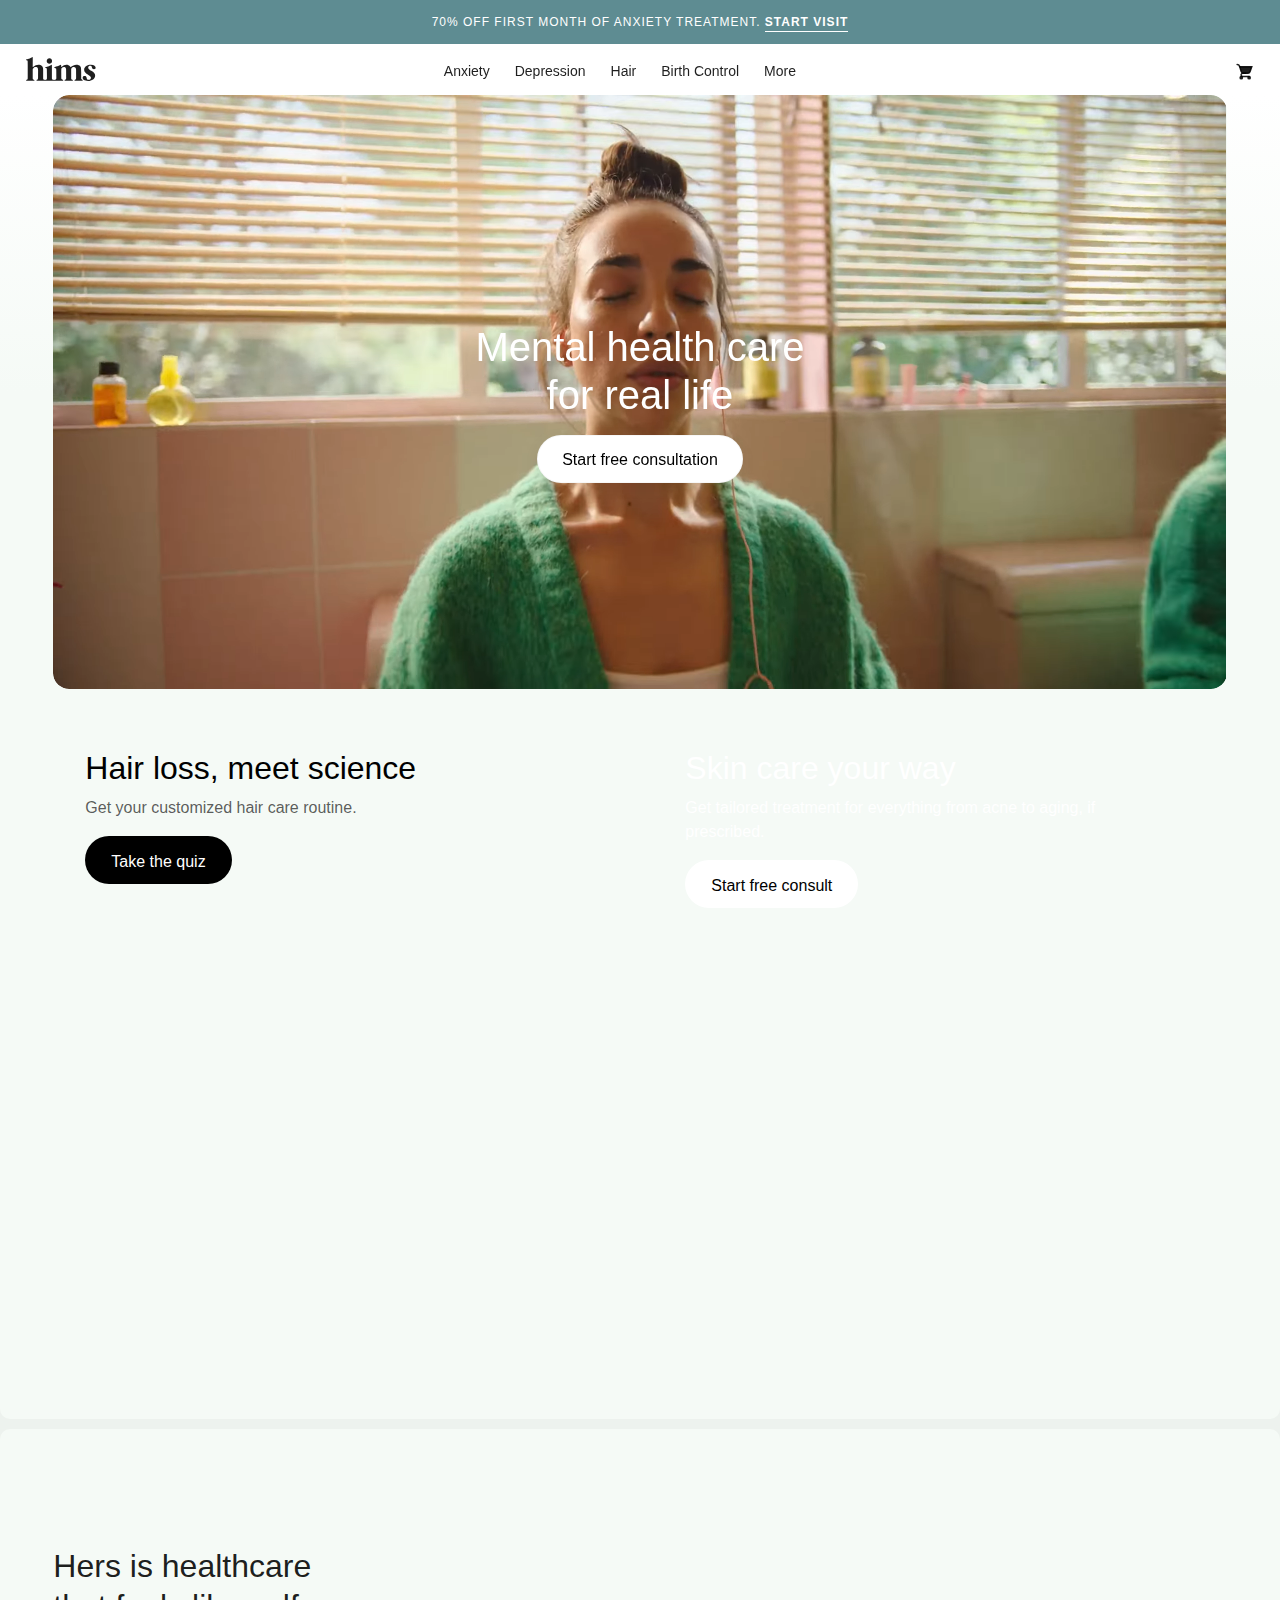
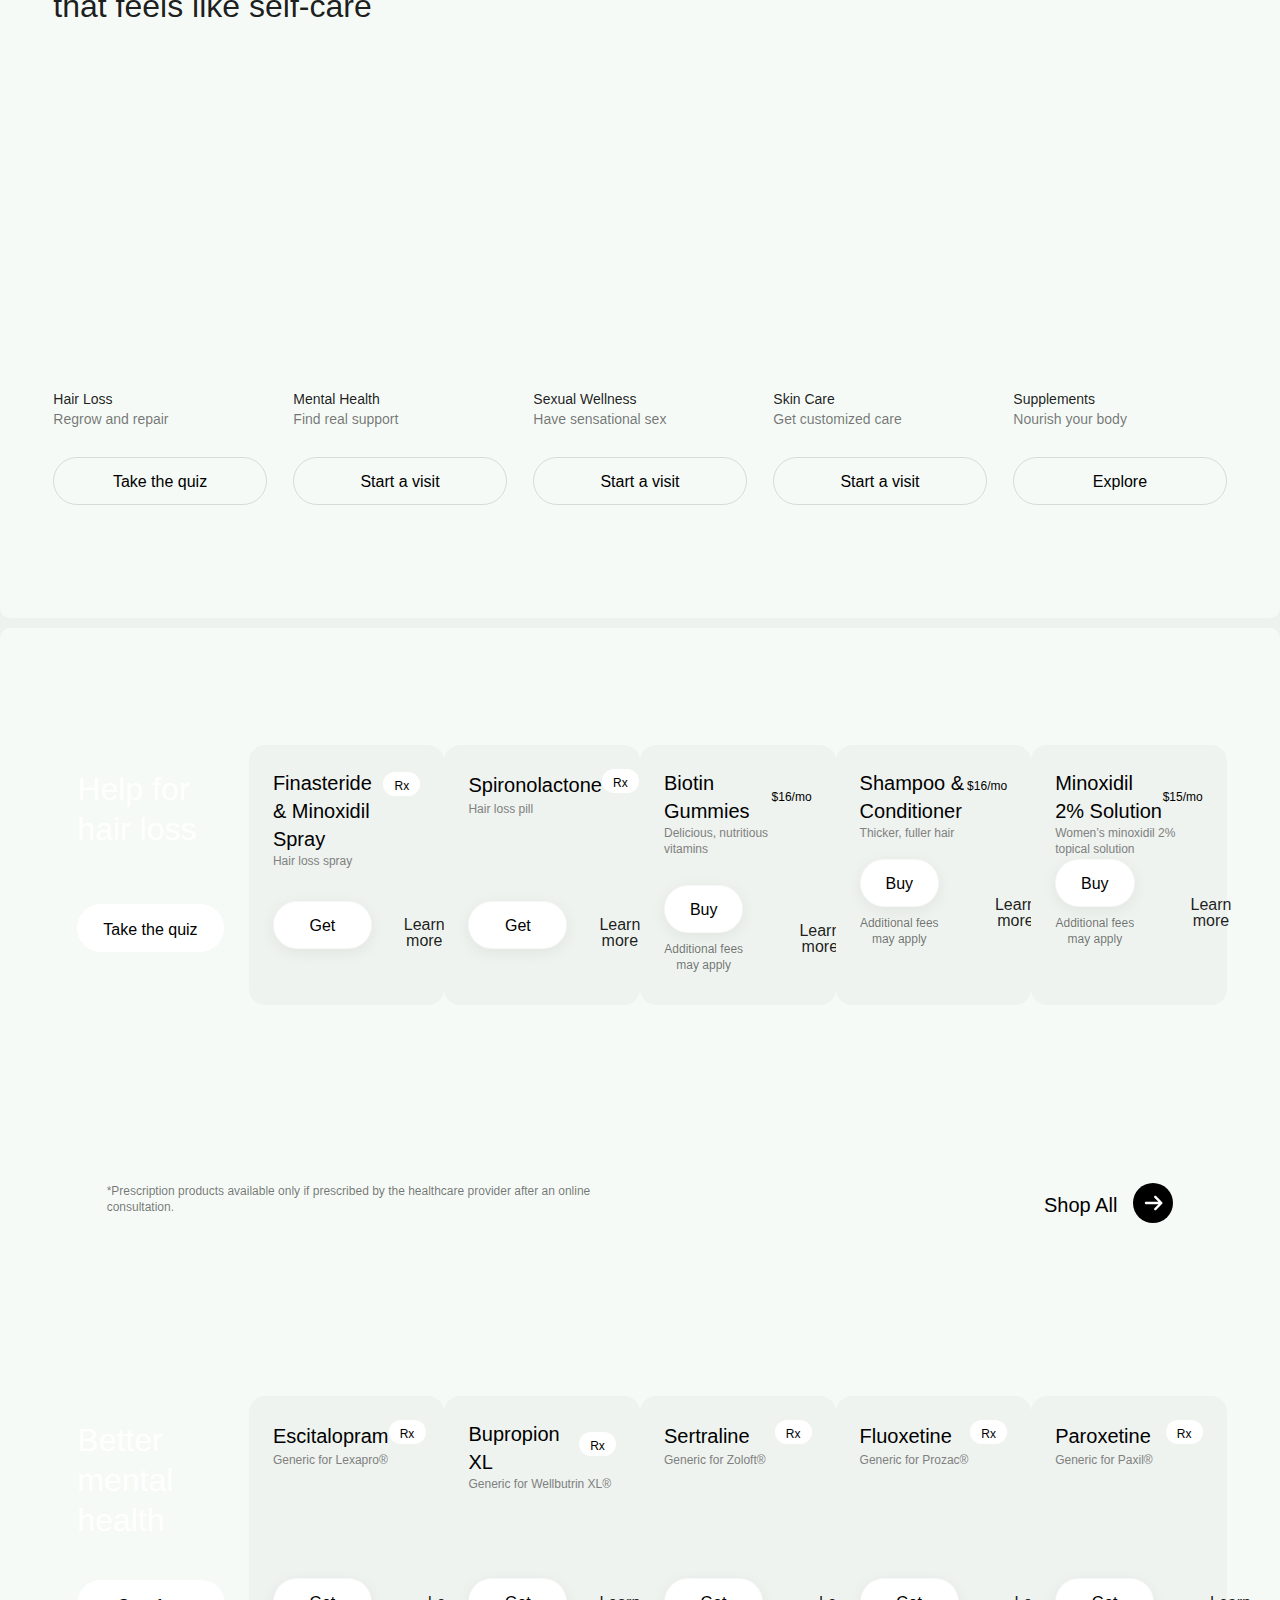
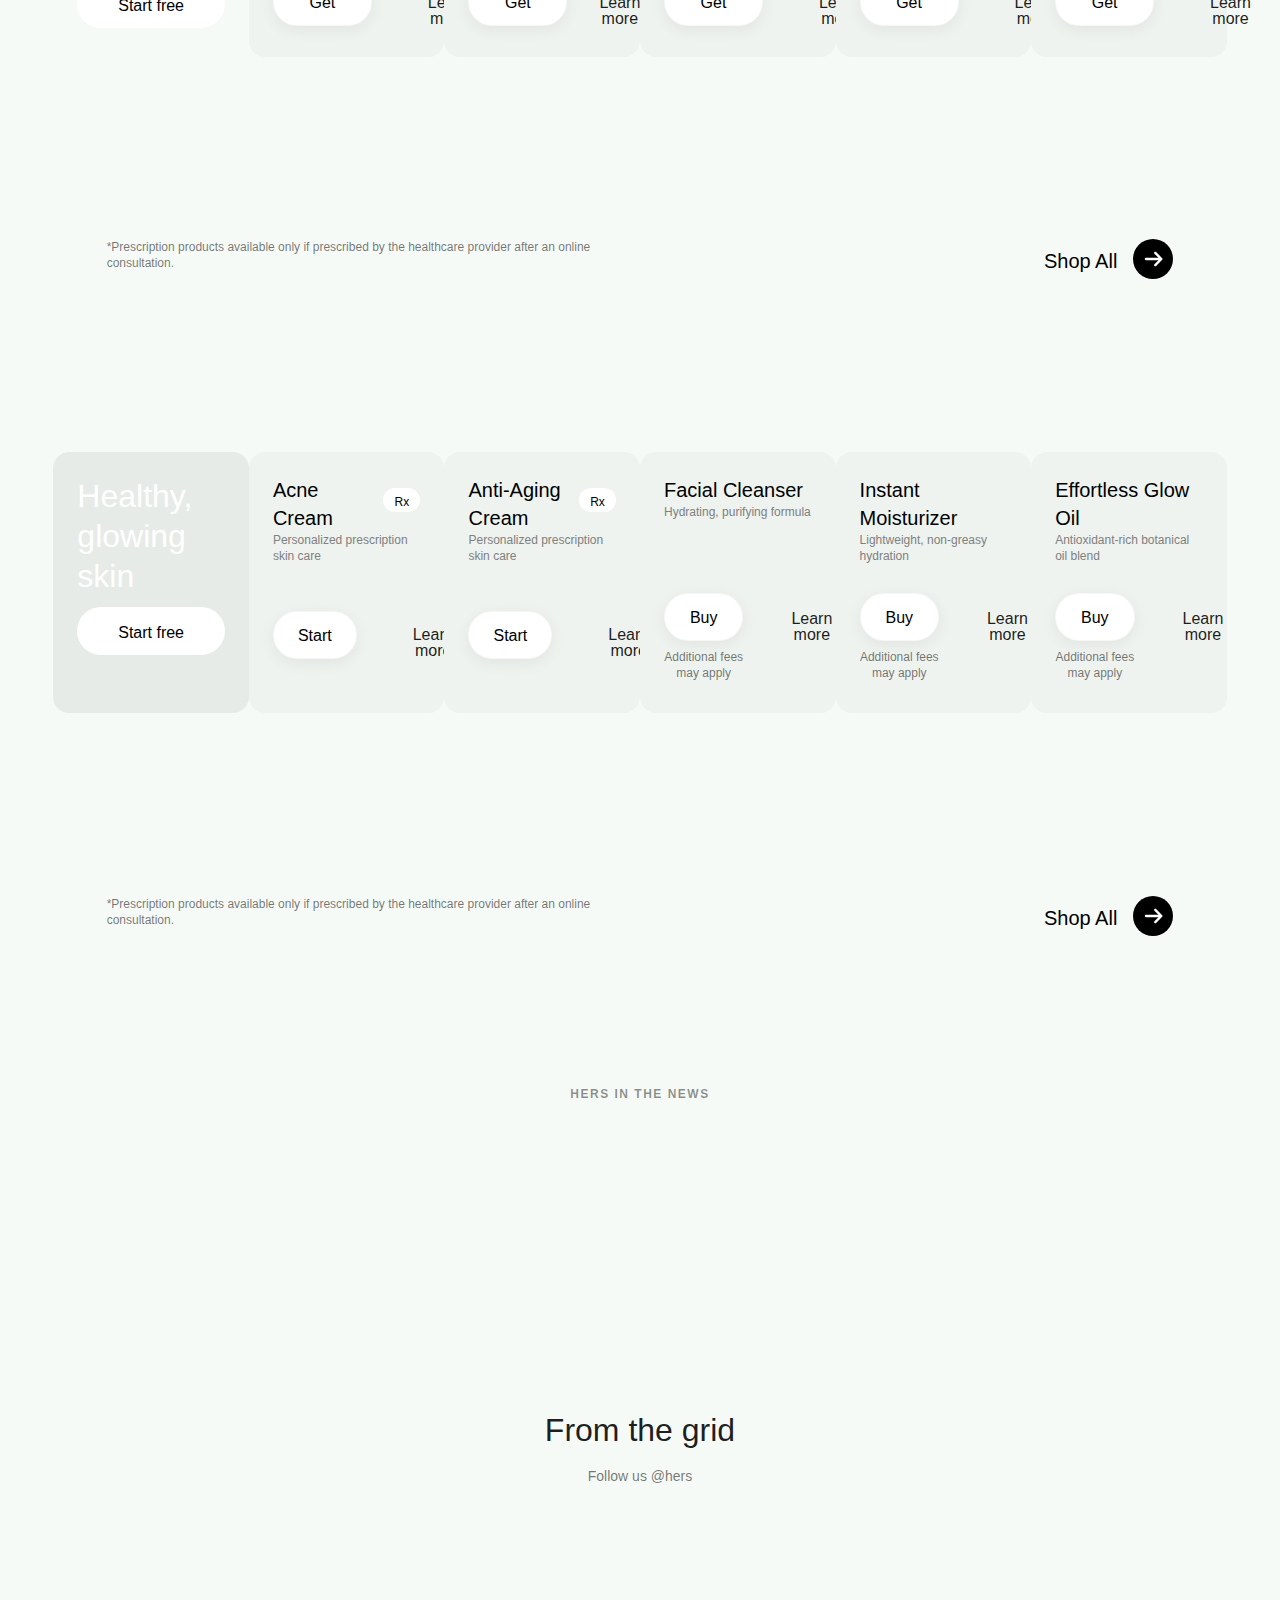
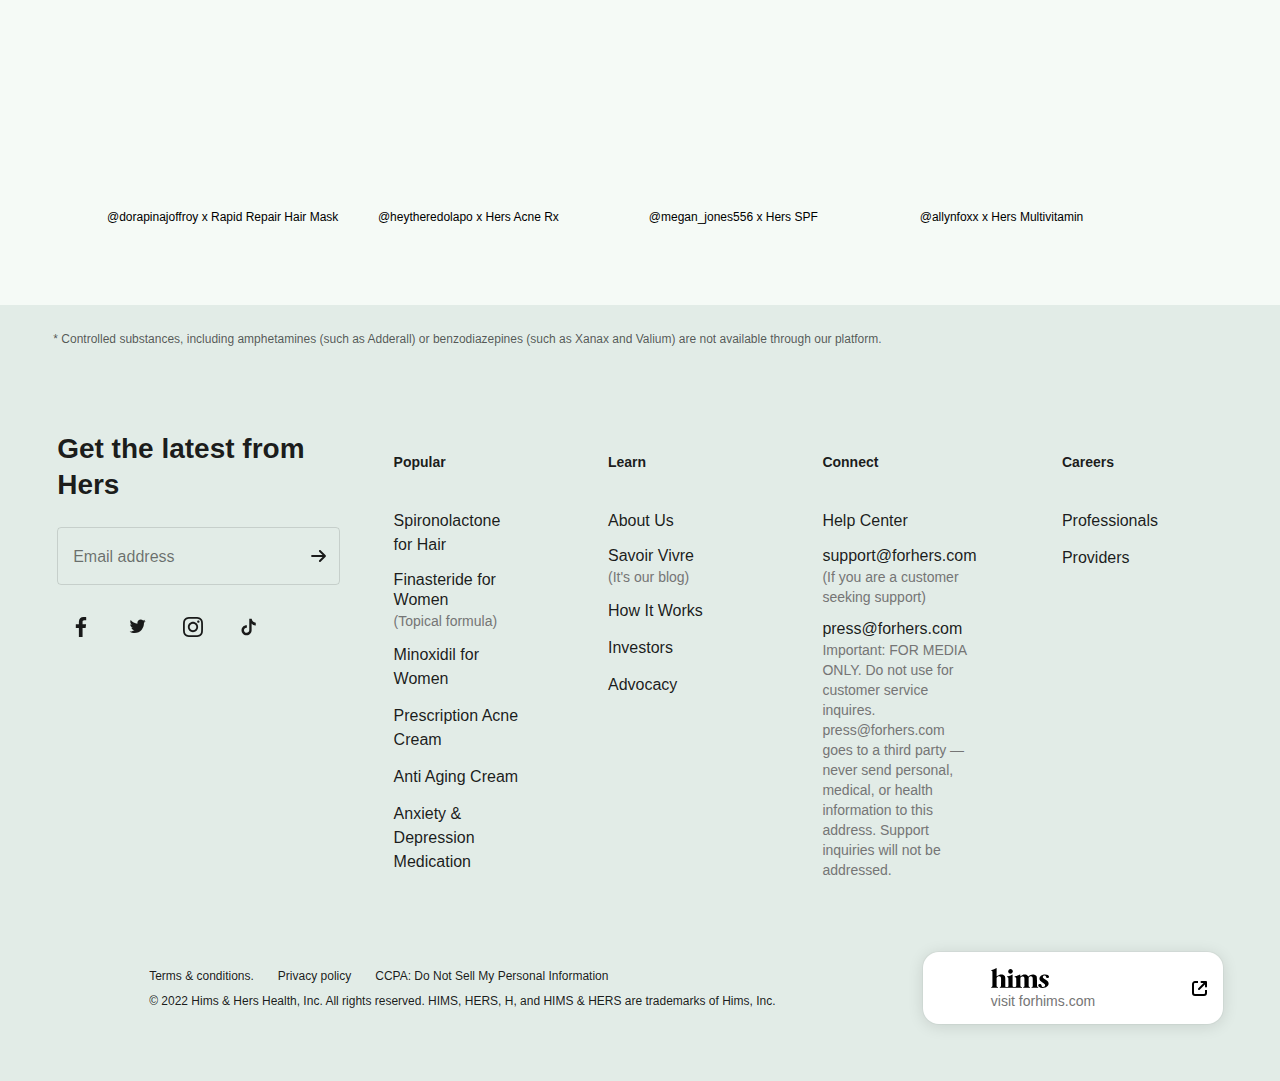
==== index.html @ 815205dc "Initial commit for us website" ====
<!doctype html>
<html lang="en">

<head>
    <link rel="alternate" hrefLang="en-us" href="https://www.forhers.com/" />
    <link rel="preload" href="/css/fonts/SofiaProRegular-english.woff2" as="font" crossorigin>
    <style>
        @font-face {
            font-family: SofiaProWeb;
            font-weight: 300;
            src: url("/css/fonts/SofiaProLight-latin-extended-additional.woff2") format("woff2"), url("/css/fonts/SofiaProLight-latin-extended-additional.woff") format("woff"), url("/css/fonts/SofiaProLight.otf") format("opentype");
            font-style: normal;
            font-display: swap;
            unicode-range: U+1E00-1EFF;
        }

        @font-face {
            font-family: SofiaProWeb;
            font-weight: 300;
            src: url("/css/fonts/SofiaProLight-latin-extended-a.woff2") format("woff2"), url("/css/fonts/SofiaProLight-latin-extended-a.woff") format("woff"), url("/css/fonts/SofiaProLight.otf") format("opentype");
            font-style: normal;
            font-display: swap;
            unicode-range: U+0100-0130, U+0132-0151, U+0154-017F;
        }

        @font-face {
            font-family: SofiaProWeb;
            font-weight: 300;
            src: url("/css/fonts/SofiaProLight-latin-extended-b.woff2") format("woff2"), url("/css/fonts/SofiaProLight-latin-extended-b.woff") format("woff"), url("/css/fonts/SofiaProLight.otf") format("opentype");
            font-style: normal;
            font-display: swap;
            unicode-range: U+0180-024F;
        }

        @font-face {
            font-family: SofiaProWeb;
            font-weight: 300;
            src: url("/css/fonts/SofiaProLight-rest-latin.woff2") format("woff2"), url("/css/fonts/SofiaProLight-rest-latin.woff") format("woff"), url("/css/fonts/SofiaProLight.otf") format("opentype");
            font-style: normal;
            font-display: swap;
            unicode-range: U+00A1, U+00AA-00AB, U+00AF, U+00B8, U+00BB, U+00BF-00D6, U+00D8-00F6, U+00F8-00FF, U+0131, U+0152-0153, U+02B0-02FF;
        }

        @font-face {
            font-family: SofiaProWeb;
            font-weight: 300;
            src: url("/css/fonts/SofiaProLight-rest.woff2") format("woff2"), url("/css/fonts/SofiaProLight-rest.woff") format("woff"), url("/css/fonts/SofiaProLight.otf") format("opentype");
            font-style: normal;
            font-display: swap;
            unicode-range: U+0259, U+0300-03C0, U+2070-2073, U+2075-20AB, U+20AD-2121, U+2123-218F, U+21BC-2211, U+2213-2214, U+2216-F8FE, U+FB01-FB02;
        }

        @font-face {
            font-family: SofiaProWeb;
            font-weight: 300;
            src: url("/css/fonts/SofiaProLight-english.woff2") format("woff2"), url("/css/fonts/SofiaProLight-english.woff") format("woff"), url("/css/fonts/SofiaProLight.otf") format("opentype");
            font-style: normal;
            font-display: swap;
            unicode-range: U+0000-00A0, U+00A2-00A9, U+00AC-00AE, U+00B0-00B7, U+00B9-00BA, U+00BC-00BE, U+00D7, U+00F7, U+2000-206F, U+2074, U+20AC, U+2122, U+2190-21BB, U+2212, U+2215, U+F8FF, U+FEFF, U+FFFD;
        }

        @font-face {
            font-family: SofiaProWeb;
            font-weight: 400;
            src: url("/css/fonts/SofiaProRegular-latin-extended-additional.woff2") format("woff2"), url("/css/fonts/SofiaProRegular-latin-extended-additional.woff") format("woff"), url("/css/fonts/SofiaProRegular.otf") format("opentype");
            font-style: normal;
            font-display: swap;
            unicode-range: U+1E00-1EFF;
        }

        @font-face {
            font-family: SofiaProWeb;
            font-weight: 400;
            src: url("/css/fonts/SofiaProRegular-latin-extended-a.woff2") format("woff2"), url("/css/fonts/SofiaProRegular-latin-extended-a.woff") format("woff"), url("/css/fonts/SofiaProRegular.otf") format("opentype");
            font-style: normal;
            font-display: swap;
            unicode-range: U+0100-0130, U+0132-0151, U+0154-017F;
        }

        @font-face {
            font-family: SofiaProWeb;
            font-weight: 400;
            src: url("/css/fonts/SofiaProRegular-latin-extended-b.woff2") format("woff2"), url("/css/fonts/SofiaProRegular-latin-extended-b.woff") format("woff"), url("/css/fonts/SofiaProRegular.otf") format("opentype");
            font-style: normal;
            font-display: swap;
            unicode-range: U+0180-024F;
        }

        @font-face {
            font-family: SofiaProWeb;
            font-weight: 400;
            src: url("/css/fonts/SofiaProRegular-rest-latin.woff2") format("woff2"), url("/css/fonts/SofiaProRegular-rest-latin.woff") format("woff"), url("/css/fonts/SofiaProRegular.otf") format("opentype");
            font-style: normal;
            font-display: swap;
            unicode-range: U+00A1, U+00AA-00AB, U+00AF, U+00B8, U+00BB, U+00BF-00D6, U+00D8-00F6, U+00F8-00FF, U+0131, U+0152-0153, U+02B0-02FF;
        }

        @font-face {
            font-family: SofiaProWeb;
            font-weight: 400;
            src: url("/css/fonts/SofiaProRegular-rest.woff2") format("woff2"), url("/css/fonts/SofiaProRegular-rest.woff") format("woff"), url("/css/fonts/SofiaProRegular.otf") format("opentype");
            font-style: normal;
            font-display: swap;
            unicode-range: U+0259, U+0300-03C0, U+2070-2073, U+2075-20AB, U+20AD-2121, U+2123-218F, U+21BC-2211, U+2213-2214, U+2216-F8FE, U+FB01-FB02;
        }

        @font-face {
            font-family: SofiaProWeb;
            font-weight: 400;
            src: url("/css/fonts/SofiaProRegular-english.woff2") format("woff2"), url("/css/fonts/SofiaProRegular-english.woff") format("woff"), url("/css/fonts/SofiaProRegular.otf") format("opentype");
            font-style: normal;
            font-display: swap;
            unicode-range: U+0000-00A0, U+00A2-00A9, U+00AC-00AE, U+00B0-00B7, U+00B9-00BA, U+00BC-00BE, U+00D7, U+00F7, U+2000-206F, U+2074, U+20AC, U+2122, U+2190-21BB, U+2212, U+2215, U+F8FF, U+FEFF, U+FFFD;
        }

        @font-face {
            font-family: SofiaProWeb;
            font-weight: 500;
            src: url("/css/fonts/SofiaProMedium-latin-extended-additional.woff2") format("woff2"), url("/css/fonts/SofiaProMedium-latin-extended-additional.woff") format("woff"), url("/css/fonts/SofiaProMedium.otf") format("opentype");
            font-style: normal;
            font-display: swap;
            unicode-range: U+1E00-1EFF;
        }

        @font-face {
            font-family: SofiaProWeb;
            font-weight: 500;
            src: url("/css/fonts/SofiaProMedium-latin-extended-a.woff2") format("woff2"), url("/css/fonts/SofiaProMedium-latin-extended-a.woff") format("woff"), url("/css/fonts/SofiaProMedium.otf") format("opentype");
            font-style: normal;
            font-display: swap;
            unicode-range: U+0100-0130, U+0132-0151, U+0154-017F;
        }

        @font-face {
            font-family: SofiaProWeb;
            font-weight: 500;
            src: url("/css/fonts/SofiaProMedium-latin-extended-b.woff2") format("woff2"), url("/css/fonts/SofiaProMedium-latin-extended-b.woff") format("woff"), url("/css/fonts/SofiaProMedium.otf") format("opentype");
            font-style: normal;
            font-display: swap;
            unicode-range: U+0180-024F;
        }

        @font-face {
            font-family: SofiaProWeb;
            font-weight: 500;
            src: url("/css/fonts/SofiaProMedium-rest-latin.woff2") format("woff2"), url("/css/fonts/SofiaProMedium-rest-latin.woff") format("woff"), url("/css/fonts/SofiaProMedium.otf") format("opentype");
            font-style: normal;
            font-display: swap;
            unicode-range: U+00A1, U+00AA-00AB, U+00AF, U+00B8, U+00BB, U+00BF-00D6, U+00D8-00F6, U+00F8-00FF, U+0131, U+0152-0153, U+02B0-02FF;
        }

        @font-face {
            font-family: SofiaProWeb;
            font-weight: 500;
            src: url("/css/fonts/SofiaProMedium-rest.woff2") format("woff2"), url("/css/fonts/SofiaProMedium-rest.woff") format("woff"), url("/css/fonts/SofiaProMedium.otf") format("opentype");
            font-style: normal;
            font-display: swap;
            unicode-range: U+0259, U+0300-03C0, U+2070-2073, U+2075-20AB, U+20AD-2121, U+2123-218F, U+21BC-2211, U+2213-2214, U+2216-F8FE, U+FB01-FB02;
        }

        @font-face {
            font-family: SofiaProWeb;
            font-weight: 500;
            src: url("/css/fonts/SofiaProMedium-english.woff2") format("woff2"), url("/css/fonts/SofiaProMedium-english.woff") format("woff"), url("/css/fonts/SofiaProMedium.otf") format("opentype");
            font-style: normal;
            font-display: swap;
            unicode-range: U+0000-00A0, U+00A2-00A9, U+00AC-00AE, U+00B0-00B7, U+00B9-00BA, U+00BC-00BE, U+00D7, U+00F7, U+2000-206F, U+2074, U+20AC, U+2122, U+2190-21BB, U+2212, U+2215, U+F8FF, U+FEFF, U+FFFD;
        }

        @font-face {
            font-family: SofiaProWeb;
            font-weight: 600;
            src: url("/css/fonts/SofiaProSemiBold-latin-extended-additional.woff2") format("woff2"), url("/css/fonts/SofiaProSemiBold-latin-extended-additional.woff") format("woff"), url("/css/fonts/SofiaProSemiBold.otf") format("opentype");
            font-style: normal;
            font-display: swap;
            unicode-range: U+1E00-1EFF;
        }

        @font-face {
            font-family: SofiaProWeb;
            font-weight: 600;
            src: url("/css/fonts/SofiaProSemiBold-latin-extended-a.woff2") format("woff2"), url("/css/fonts/SofiaProSemiBold-latin-extended-a.woff") format("woff"), url("/css/fonts/SofiaProSemiBold.otf") format("opentype");
            font-style: normal;
            font-display: swap;
            unicode-range: U+0100-0130, U+0132-0151, U+0154-017F;
        }

        @font-face {
            font-family: SofiaProWeb;
            font-weight: 600;
            src: url("/css/fonts/SofiaProSemiBold-latin-extended-b.woff2") format("woff2"), url("/css/fonts/SofiaProSemiBold-latin-extended-b.woff") format("woff"), url("/css/fonts/SofiaProSemiBold.otf") format("opentype");
            font-style: normal;
            font-display: swap;
            unicode-range: U+0180-024F;
        }

        @font-face {
            font-family: SofiaProWeb;
            font-weight: 600;
            src: url("/css/fonts/SofiaProSemiBold-rest-latin.woff2") format("woff2"), url("/css/fonts/SofiaProSemiBold-rest-latin.woff") format("woff"), url("/css/fonts/SofiaProSemiBold.otf") format("opentype");
            font-style: normal;
            font-display: swap;
            unicode-range: U+00A1, U+00AA-00AB, U+00AF, U+00B8, U+00BB, U+00BF-00D6, U+00D8-00F6, U+00F8-00FF, U+0131, U+0152-0153, U+02B0-02FF;
        }

        @font-face {
            font-family: SofiaProWeb;
            font-weight: 600;
            src: url("/css/fonts/SofiaProSemiBold-rest.woff2") format("woff2"), url("/css/fonts/SofiaProSemiBold-rest.woff") format("woff"), url("/css/fonts/SofiaProSemiBold.otf") format("opentype");
            font-style: normal;
            font-display: swap;
            unicode-range: U+0259, U+0300-03C0, U+2070-2073, U+2075-20AB, U+20AD-2121, U+2123-218F, U+21BC-2211, U+2213-2214, U+2216-F8FE, U+FB01-FB02;
        }

        @font-face {
            font-family: SofiaProWeb;
            font-weight: 600;
            src: url("/css/fonts/SofiaProSemiBold-english.woff2") format("woff2"), url("/css/fonts/SofiaProSemiBold-english.woff") format("woff"), url("/css/fonts/SofiaProSemiBold.otf") format("opentype");
            font-style: normal;
            font-display: swap;
            unicode-range: U+0000-00A0, U+00A2-00A9, U+00AC-00AE, U+00B0-00B7, U+00B9-00BA, U+00BC-00BE, U+00D7, U+00F7, U+2000-206F, U+2074, U+20AC, U+2122, U+2190-21BB, U+2212, U+2215, U+F8FF, U+FEFF, U+FFFD;
        }

        @font-face {
            font-family: SofiaProWeb;
            font-weight: 700;
            src: url("/css/fonts/SofiaProBold-latin-extended-additional.woff2") format("woff2"), url("/css/fonts/SofiaProBold-latin-extended-additional.woff") format("woff"), url("/css/fonts/SofiaProBold.otf") format("opentype");
            font-style: normal;
            font-display: swap;
            unicode-range: U+1E00-1EFF;
        }

        @font-face {
            font-family: SofiaProWeb;
            font-weight: 700;
            src: url("/css/fonts/SofiaProBold-latin-extended-a.woff2") format("woff2"), url("/css/fonts/SofiaProBold-latin-extended-a.woff") format("woff"), url("/css/fonts/SofiaProBold.otf") format("opentype");
            font-style: normal;
            font-display: swap;
            unicode-range: U+0100-0130, U+0132-0151, U+0154-017F;
        }

        @font-face {
            font-family: SofiaProWeb;
            font-weight: 700;
            src: url("/css/fonts/SofiaProBold-latin-extended-b.woff2") format("woff2"), url("/css/fonts/SofiaProBold-latin-extended-b.woff") format("woff"), url("/css/fonts/SofiaProBold.otf") format("opentype");
            font-style: normal;
            font-display: swap;
            unicode-range: U+0180-024F;
        }

        @font-face {
            font-family: SofiaProWeb;
            font-weight: 700;
            src: url("/css/fonts/SofiaProBold-rest-latin.woff2") format("woff2"), url("/css/fonts/SofiaProBold-rest-latin.woff") format("woff"), url("/css/fonts/SofiaProBold.otf") format("opentype");
            font-style: normal;
            font-display: swap;
            unicode-range: U+00A1, U+00AA-00AB, U+00AF, U+00B8, U+00BB, U+00BF-00D6, U+00D8-00F6, U+00F8-00FF, U+0131, U+0152-0153, U+02B0-02FF;
        }

        @font-face {
            font-family: SofiaProWeb;
            font-weight: 700;
            src: url("/css/fonts/SofiaProBold-rest.woff2") format("woff2"), url("/css/fonts/SofiaProBold-rest.woff") format("woff"), url("/css/fonts/SofiaProBold.otf") format("opentype");
            font-style: normal;
            font-display: swap;
            unicode-range: U+0259, U+0300-03C0, U+2070-2073, U+2075-20AB, U+20AD-2121, U+2123-218F, U+21BC-2211, U+2213-2214, U+2216-F8FE, U+FB01-FB02;
        }

        @font-face {
            font-family: SofiaProWeb;
            font-weight: 700;
            src: url("/css/fonts/SofiaProBold-english.woff2") format("woff2"), url("/css/fonts/SofiaProBold-english.woff") format("woff"), url("/css/fonts/SofiaProBold.otf") format("opentype");
            font-style: normal;
            font-display: swap;
            unicode-range: U+0000-00A0, U+00A2-00A9, U+00AC-00AE, U+00B0-00B7, U+00B9-00BA, U+00BC-00BE, U+00D7, U+00F7, U+2000-206F, U+2074, U+20AC, U+2122, U+2190-21BB, U+2212, U+2215, U+F8FF, U+FEFF, U+FFFD;
        }

        @font-face {
            font-family: IvarSoft;
            font-weight: 400;
            src: url("/css/fonts/IvarSoftRegular-latin-extended-additional.woff2") format("woff2"), url("/css/fonts/IvarSoftRegular-latin-extended-additional.woff") format("woff"), url("/css/fonts/IvarSoftRegular.otf") format("opentype");
            font-style: normal;
            font-display: swap;
            unicode-range: U+1E00-1EFF;
        }

        @font-face {
            font-family: IvarSoft;
            font-weight: 400;
            src: url("/css/fonts/IvarSoftRegular-latin-extended-a.woff2") format("woff2"), url("/css/fonts/IvarSoftRegular-latin-extended-a.woff") format("woff"), url("/css/fonts/IvarSoftRegular.otf") format("opentype");
            font-style: normal;
            font-display: swap;
            unicode-range: U+0100-0130, U+0132-0151, U+0154-017F;
        }

        @font-face {
            font-family: IvarSoft;
            font-weight: 400;
            src: url("/css/fonts/IvarSoftRegular-latin-extended-b.woff2") format("woff2"), url("/css/fonts/IvarSoftRegular-latin-extended-b.woff") format("woff"), url("/css/fonts/IvarSoftRegular.otf") format("opentype");
            font-style: normal;
            font-display: swap;
            unicode-range: U+0180-024F;
        }

        @font-face {
            font-family: IvarSoft;
            font-weight: 400;
            src: url("/css/fonts/IvarSoftRegular-rest-latin.woff2") format("woff2"), url("/css/fonts/IvarSoftRegular-rest-latin.woff") format("woff"), url("/css/fonts/IvarSoftRegular.otf") format("opentype");
            font-style: normal;
            font-display: swap;
            unicode-range: U+00A1, U+00AA-00AB, U+00AF, U+00B8, U+00BB, U+00BF-00D6, U+00D8-00F6, U+00F8-00FF, U+0131, U+0152-0153, U+02B0-02FF;
        }

        @font-face {
            font-family: IvarSoft;
            font-weight: 400;
            src: url("/css/fonts/IvarSoftRegular-rest.woff2") format("woff2"), url("/css/fonts/IvarSoftRegular-rest.woff") format("woff"), url("/css/fonts/IvarSoftRegular.otf") format("opentype");
            font-style: normal;
            font-display: swap;
            unicode-range: U+0259, U+0300-03C0, U+2070-2073, U+2075-20AB, U+20AD-2121, U+2123-218F, U+21BC-2211, U+2213-2214, U+2216-F8FE, U+FB01-FB02;
        }

        @font-face {
            font-family: IvarSoft;
            font-weight: 400;
            src: url("/css/fonts/IvarSoftRegular-english.woff2") format("woff2"), url("/css/fonts/IvarSoftRegular-english.woff") format("woff"), url("/css/fonts/IvarSoftRegular.otf") format("opentype");
            font-style: normal;
            font-display: swap;
            unicode-range: U+0000-00A0, U+00A2-00A9, U+00AC-00AE, U+00B0-00B7, U+00B9-00BA, U+00BC-00BE, U+00D7, U+00F7, U+2000-206F, U+2074, U+20AC, U+2122, U+2190-21BB, U+2212, U+2215, U+F8FF, U+FEFF, U+FFFD;
        }

        @font-face {
            font-family: IvarSoft;
            font-weight: 400;
            src: url("/css/fonts/IvarSoftItalic-latin-extended-additional.woff2") format("woff2"), url("/css/fonts/IvarSoftItalic-latin-extended-additional.woff") format("woff"), url("/css/fonts/IvarSoftItalic.otf") format("opentype");
            font-style: italic;
            font-display: swap;
            unicode-range: U+1E00-1EFF;
        }

        @font-face {
            font-family: IvarSoft;
            font-weight: 400;
            src: url("/css/fonts/IvarSoftItalic-latin-extended-a.woff2") format("woff2"), url("/css/fonts/IvarSoftItalic-latin-extended-a.woff") format("woff"), url("/css/fonts/IvarSoftItalic.otf") format("opentype");
            font-style: italic;
            font-display: swap;
            unicode-range: U+0100-0130, U+0132-0151, U+0154-017F;
        }

        @font-face {
            font-family: IvarSoft;
            font-weight: 400;
            src: url("/css/fonts/IvarSoftItalic-latin-extended-b.woff2") format("woff2"), url("/css/fonts/IvarSoftItalic-latin-extended-b.woff") format("woff"), url("/css/fonts/IvarSoftItalic.otf") format("opentype");
            font-style: italic;
            font-display: swap;
            unicode-range: U+0180-024F;
        }

        @font-face {
            font-family: IvarSoft;
            font-weight: 400;
            src: url("/css/fonts/IvarSoftItalic-rest-latin.woff2") format("woff2"), url("/css/fonts/IvarSoftItalic-rest-latin.woff") format("woff"), url("/css/fonts/IvarSoftItalic.otf") format("opentype");
            font-style: italic;
            font-display: swap;
            unicode-range: U+00A1, U+00AA-00AB, U+00AF, U+00B8, U+00BB, U+00BF-00D6, U+00D8-00F6, U+00F8-00FF, U+0131, U+0152-0153, U+02B0-02FF;
        }

        @font-face {
            font-family: IvarSoft;
            font-weight: 400;
            src: url("/css/fonts/IvarSoftItalic-rest.woff2") format("woff2"), url("/css/fonts/IvarSoftItalic-rest.woff") format("woff"), url("/css/fonts/IvarSoftItalic.otf") format("opentype");
            font-style: italic;
            font-display: swap;
            unicode-range: U+0259, U+0300-03C0, U+2070-2073, U+2075-20AB, U+20AD-2121, U+2123-218F, U+21BC-2211, U+2213-2214, U+2216-F8FE, U+FB01-FB02;
        }

        @font-face {
            font-family: IvarSoft;
            font-weight: 400;
            src: url("/css/fonts/IvarSoftItalic-english.woff2") format("woff2"), url("/css/fonts/IvarSoftItalic-english.woff") format("woff"), url("/css/fonts/IvarSoftItalic.otf") format("opentype");
            font-style: italic;
            font-display: swap;
            unicode-range: U+0000-00A0, U+00A2-00A9, U+00AC-00AE, U+00B0-00B7, U+00B9-00BA, U+00BC-00BE, U+00D7, U+00F7, U+2000-206F, U+2074, U+20AC, U+2122, U+2190-21BB, U+2212, U+2215, U+F8FF, U+FEFF, U+FFFD;
        }
    </style>
    <script>!function (e) { e.metrics = [], e.logs = [], e.__now = function () { if ("performance" in window && performance.now) return performance.now() }, e.__mark = function (n) { "performance" in window && performance.mark && performance.mark("sx:" + n) }, e.__measure = function (n, e, t) { "performance" in window && performance.measure && performance.measure("sx:" + n, "sx:" + e, "sx:" + t) }; var t = e.history.pushState; e.history.onpushstate = function (n) { e.$HAS_REGISTERED_NAVIGATION_CHANGE = !0, e.history.onpushstate = void 0 }, e.history.pushState = function (n) { return "function" == typeof e.history.onpushstate && e.history.onpushstate({ state: n }), t.apply(e.history, arguments) } }(window), function (n) { n.__trackTiming = function (n, e, t, i) { t = { type: "log" === n ? "log" : "histogram", key: e, value: t }; null != i && (t.tags = i), t = t, window.metrics.push(t) } }(window), function (n) { function e() { n.__trackAbandonsTeardown(), __trackTiming("mark", "sx:abandon", Math.round(__now())) } document.addEventListener("visibilitychange", e); var t = document.removeEventListener; n.__trackAbandonsTeardown = function () { t.call(document, "visibilitychange", e) } }(window), function (i) { try { var n, e; "PerformanceObserver" in window && (i.maxPotentialFirstInputDelay = 0, c = addEventListener, u = removeEventListener, p = [], d = { passive: !0, capture: !0 }, l = new Date, w = "pointerup", y = "pointercancel", a(c), self.perfMetrics = self.perfMetrics || {}, self.perfMetrics.onFirstInputDelay = function (n) { p.push(n), t() }, perfMetrics.onFirstInputDelay(function (n, e) { __trackTiming("measure", "sx:first_input_delay:duration", Math.round(n)), __trackTiming("measure", "sx:max_potential_first_input_delay:duration", Math.round(i.maxPotentialFirstInputDelay || n)) }), i.lastVisibilityChange = 0, document.addEventListener("visibilitychange", function () { i.lastVisibilityChange = performance.now() }), n = [], "PerformanceMeasure" in window && n.push("measure"), "PerformancePaintTiming" in window && n.push("paint"), "PerformanceLongTaskTiming" in window && n.push("longtask"), n.length && (e = new PerformanceObserver(function (n) { n.getEntries().forEach(function (n) { var e; "longtask" === n.entryType && n.duration > i.maxPotentialFirstInputDelay && (i.maxPotentialFirstInputDelay = n.duration), "paint" === n.entryType && (e = n.startTime), "mark" === n.entryType && 0 === n.name.indexOf("sx") && (e = n.startTime), "measure" === n.entryType && 0 === n.name.indexOf("sx") && (e = n.duration); var t = n.startTime < i.lastVisibilityChange || document.hidden; void 0 === e || t || i.__trackTiming(n.entryType, n.name, Math.round(e), null) }) }), n.map(function (n) { e.observe({ type: n }) }))) } catch (n) { i.__trackTiming("mark", "sx:performance_observer:exception", Math.round(__now())) } function s(n, e) { o || (o = e, m = n, f = new Date, a(u), t()) } function t() { 0 <= m && m < f - l && (p.forEach(function (n) { n(m, o) }), p = []) } function r(n) { var e, t, i; function r() { s(t, i), o() } function a() { o() } function o() { u(w, r, d), u(y, a, d) } n.cancelable && (e = (1e12 < n.timeStamp ? new Date : performance.now()) - n.timeStamp, "pointerdown" == n.type ? (t = e, i = n, c(w, r, d), c(y, a, d)) : s(e, n)) } function a(e) { ["click", "mousedown", "keydown", "touchstart", "pointerdown"].forEach(function (n) { e(n, r, d) }) } var c, u, o, m, f, p, d, l, w, y }(window); </script>
    <script>!function (e) { var a = "4g", c = !1; e.addEventListener("load", function () { void 0 !== e.navigator && "connection" in e.navigator && "effectiveType" in e.navigator.connection ? a = navigator.connection.effectiveType : void 0 !== e.performance && function () { var e = performance.getEntriesByType && performance.getEntriesByType("resource"); if (void 0 === e || e.length <= 0) a = "not-detectable"; else { for (var n, t = [], i = !1, r = 0; r < e.length; r++) { var o = e[r]; if (void 0 === o.transferSize) { i = !0; break } 0 < o.transferSize && (o = o.transferSize / ((o.responseEnd - o.fetchStart) / 1e3), t.push(o)) } i ? (n = performance.timing.responseEnd - performance.timing.responseStart) < 100 && (a = n < 50 ? "2g" : "3g") : (t.reduce(function (e, n) { return e + n }, 0), t.length, 100 < n && (a = "2g")), c = !i, estimatedTiming = !0 } }(), e.$EFFECTIVE_CONNECTION_TYPE = a + "", e.metrics.push({ type: "increment", key: "sx:connection_type", tags: { value: a, estimate_timing: !1, uses_timing_api: c } }) }) }(window);</script>
    <script>
        __mark("head:start");
        window.$VANGUARD = true;
        window.$VERSION = "0.4385.0";
        window.$RELEASE_STAGE = "production";
        window.dataLayer = window.dataLayer || [];
        window.$RENDERED_ASYNC = false;
        window.cdnUrl = "/";
        window.cloudinaryBase = "";
        window.$DEVICE_TYPE = "desktop";
        window.$IS_ALTERNATE_DOMAIN = undefined;
        window.$REDIRECT_DOMAIN = "";
        undefined
        window.$SHOW_REGIONAL_REDIRECT = "false";

        try {
            // define uneditable env vars props on window
            Object.defineProperties(window, {
                HIMS_EMR_API_ENDPOINT: {
                    value: "https://api.forhims.com",
                    writable: false,
                    configurable: false,
                },
                HIMS_STORE_API_ENDPOINT: {
                    value: "https://api.forhims.com/store",
                    writable: false,
                    configurable: false,
                },
                HIMS_TOOLS_API_ENDPOINT: {
                    value: "https://api.forhims.com/tools",
                    writable: false,
                    configurable: false,
                },
                HIMS_API_STAGE: {
                    value: "prod",
                    writable: false,
                    configurable: false,
                },
                HIMS_STRIPE_KEY: {
                    value: "pk_live_pdltdmtOaw0aPukHbkLlExFo",
                    writable: false,
                    configurable: false,
                },
                GRAPHQL_ENDPOINT: {
                    value: "https://api.forhims.com/graphql",
                    writable: false,
                    configurable: false,
                },
                X_GRAPHQL_SERVER_HTTP_HEADER: {
                    value: undefined,
                    writable: false,
                    configurable: false,
                },
                HIMS_METRICS_API_ENDPOINT: {
                    value: "https://app-28836.on-aptible.com/",
                    writable: false,
                    configurable: false,
                },
            });
        } catch (e) {
            window.stop();
        }
    </script>
    <meta httpEquiv="content-type" content="text/html;charset=UTF-8" />
    <title data-rh="true">Hers for Women’s Health | hers</title>
    <meta data-rh="true" charset="utf-8" />
    <meta data-rh="true" name="viewport" content="width=device-width, initial-scale=1.0, user-scalable=no" />
    <meta data-rh="true" name="description"
        content="hers is a one-stop shop for women&#x27;s health and personal care providing medical grade solutions for skin care, birth control, and sexual health. everything is prescribed online and shipped directly to your door." />
    <meta data-rh="true" property="og:title" content="Hers for Women’s Health | hers" />
    <meta data-rh="true" property="og:description"
        content="hers is a one-stop shop for women&#x27;s health and personal care providing medical grade solutions for skin care, birth control, and sexual health. everything is prescribed online and shipped directly to your door." />
    <meta data-rh="true" property="og:image"
        content="https://cloudinary.forhims.com/image/upload/Hers/homepage/Updates/Hers-Homepage-Share" />
    <meta data-rh="true" property="og:site_name" content="hers" />
    <meta data-rh="true" property="og:type" content="website" />
    <meta data-rh="true" property="og:url" content="https://www.forhers.com/" />
    <meta data-rh="true" name="keywords" content />
    <meta data-rh="true" name="twitter:card" content="summary_large_image" />
    <link data-rh="true" rel="canonical" href="https://www.forhers.com/" />

    <meta name="google-site-verification" content="UCcMymWgjldpRad-YyYhERb_fjl1HHL6L3OgAx8coJo" />
    <style data-styled="true" data-styled-version="5.2.0">
        .eBseXP {
            display: none;
            margin-top: 5.2rem;
        }

        /*!sc*/
        .fLEaUF {
            border-radius: 16px;
        }

        /*!sc*/
        .eJReCx {
            -webkit-align-items: center;
            -webkit-box-align: center;
            -ms-flex-align: center;
            align-items: center;
            -webkit-box-pack: center;
            -webkit-justify-content: center;
            -ms-flex-pack: center;
            justify-content: center;
            position: absolute;
            text-align: center;
            width: 100%;
        }

        /*!sc*/
        .eQUBoa {
            display: none, block;
            padding: 0.2rem, 0.5rem, 1rem;
        }

        /*!sc*/
        .dJedTE {
            margin-top: 1rem;
        }

        /*!sc*/
        .iQOAuX {
            display: none;
            padding: 0.2rem, 0.5rem, 1rem;
        }

        /*!sc*/
        .gGzDcl {
            background-color: rgba(0, 0, 0, 0.03);
            display: -webkit-box;
            display: -webkit-flex;
            display: -ms-flexbox;
            display: flex;
            -webkit-flex-direction: column;
            -ms-flex-direction: column;
            flex-direction: column;
            height: 30px;
            -webkit-box-pack: justify;
            -webkit-justify-content: space-between;
            -ms-flex-pack: justify;
            justify-content: space-between;
            margin-bottom: 4.1667vw;
            width: 100%;
        }

        /*!sc*/
        .dqrnUn {
            border-radius: 14px;
        }

        /*!sc*/
        .cCxMgM {
            display: none, block;
        }

        /*!sc*/
        .gsUXfQ {
            display: block, none;
        }

        /*!sc*/
        .izAZEl {
            margin-top: 20px;
        }

        /*!sc*/
        .clOHAO {
            bottom: 0, 1.8rem;
            position: absolute;
            width: 100%, fit-content;
        }

        /*!sc*/
        .cWCbGa {
            display: -webkit-box;
            display: -webkit-flex;
            display: -ms-flexbox;
            display: flex;
            -webkit-flex-direction: row;
            -ms-flex-direction: row;
            flex-direction: row;
            -webkit-box-pack: justify;
            -webkit-justify-content: space-between;
            -ms-flex-pack: justify;
            justify-content: space-between;
        }

        /*!sc*/
        .kUJxtR {
            background-color: #FFF;
            margin-bottom: 1rem;
            padding-left: 0.7rem;
            padding-right: 0.7rem;
        }

        /*!sc*/
        .ftMMlP {
            margin-top: -0.5rem;
        }

        /*!sc*/
        .inspqJ {
            -webkit-align-items: center;
            -webkit-box-align: center;
            -ms-flex-align: center;
            align-items: center;
            bottom: 0, 1.62rem;
            display: -webkit-box;
            display: -webkit-flex;
            display: -ms-flexbox;
            display: flex;
            -webkit-flex-direction: row;
            -ms-flex-direction: row;
            flex-direction: row;
            position: absolute;
            padding: 0.125rem;
            width: 100%;
        }

        /*!sc*/
        .jyZrvG {
            -webkit-align-items: center;
            -webkit-box-align: center;
            -ms-flex-align: center;
            align-items: center;
            bottom: 0;
            display: -webkit-box;
            display: -webkit-flex;
            display: -ms-flexbox;
            display: flex;
            -webkit-flex-direction: row;
            -ms-flex-direction: row;
            flex-direction: row;
            position: absolute;
            padding: 0.125rem;
            width: 100%;
        }

        /*!sc*/
        .bYGtqW {
            margin-left: 16px;
        }

        /*!sc*/
        .DsSth {
            height: 1.7rem, 3rem;
        }

        /*!sc*/
        .cmHiTd {
            height: 4rem, 8rem;
            width: 100%;
        }

        /*!sc*/
        .lksIqB {
            bottom: 0;
            position: absolute;
            width: 100%, fit-content;
        }

        /*!sc*/
        .bbZhbE {
            -webkit-align-items: center;
            -webkit-box-align: center;
            -ms-flex-align: center;
            align-items: center;
            bottom: 0, 1.5rem;
            display: -webkit-box;
            display: -webkit-flex;
            display: -ms-flexbox;
            display: flex;
            -webkit-flex-direction: row;
            -ms-flex-direction: row;
            flex-direction: row;
            position: absolute;
            padding: 0.125rem;
            width: 100%;
        }

        /*!sc*/
        .cSyPQH {
            bottom: 0;
            display: -webkit-box;
            display: -webkit-flex;
            display: -ms-flexbox;
            display: flex;
            -webkit-flex-direction: row;
            -ms-flex-direction: row;
            flex-direction: row;
            position: absolute;
            padding: 0.125rem;
            width: 110%;
        }

        /*!sc*/
        .jbZkke {
            margin-bottom: 0.5rem;
        }

        /*!sc*/
        .fBwYKS {
            -webkit-align-items: center;
            -webkit-box-align: center;
            -ms-flex-align: center;
            align-items: center;
            display: -webkit-box;
            display: -webkit-flex;
            display: -ms-flexbox;
            display: flex;
            -webkit-flex-direction: row;
            -ms-flex-direction: row;
            flex-direction: row;
            -webkit-box-pack: justify;
            -webkit-justify-content: space-between;
            -ms-flex-pack: justify;
            justify-content: space-between;
        }

        /*!sc*/
        .jmBdRV {
            display: none, block;
            width: 8.5vw;
        }

        /*!sc*/
        .djjxMl {
            width: 16vw, 5vw;
        }

        /*!sc*/
        .bxWAgQ {
            display: none, block;
            width: 3.25vw;
        }

        /*!sc*/
        .YxSLt {
            width: 23vw, 7vw;
        }

        /*!sc*/
        .chKkCc {
            width: 27vw, 8.55vw;
        }

        /*!sc*/
        .fhXYDG {
            -webkit-align-items: center;
            -webkit-box-align: center;
            -ms-flex-align: center;
            align-items: center;
            display: -webkit-box;
            display: -webkit-flex;
            display: -ms-flexbox;
            display: flex;
            padding-top: 1rem;
            padding-bottom: 1rem;
        }

        /*!sc*/
        .hrqkle {
            -webkit-align-items: center;
            -webkit-box-align: center;
            -ms-flex-align: center;
            align-items: center;
            display: -webkit-box;
            display: -webkit-flex;
            display: -ms-flexbox;
            display: flex;
        }

        /*!sc*/
        .bzZaHM {
            margin-right: 2rem;
        }

        /*!sc*/
        data-styled.g1[id="blockstyle__Block-sc-1mmoh3s-0"] {
            content: "sKmUi,eBseXP,fLEaUF,eJReCx,eQUBoa,dJedTE,iQOAuX,gGzDcl,dqrnUn,cCxMgM,gsUXfQ,izAZEl,clOHAO,cWCbGa,kUJxtR,ftMMlP,inspqJ,jyZrvG,bYGtqW,DsSth,cmHiTd,lksIqB,bbZhbE,cSyPQH,jbZkke,fBwYKS,jmBdRV,djjxMl,bxWAgQ,YxSLt,chKkCc,fhXYDG,hrqkle,bzZaHM,"
        }

        /*!sc*/
        .dbuAna {
            padding-top: calc(2.75rem + 0rem);
        }

        /*!sc*/
        data-styled.g2[id="layoutstyle__Content-sc-n13hhk-0"] {
            content: "dbuAna,"
        }

        /*!sc*/
        .kRavYV {
            font-size: 2rem;
            line-height: 1.25;
            margin-bottom: 0.5rem;
            font-weight: 700;
            margin-top: 0;
            color: #FFF;
            cursor: default;
        }

        /*!sc*/
        @media (min-width:1024px) {
            .kRavYV {
                font-size: 2.5rem;
            }
        }

        /*!sc*/
        @media (min-width:1440px) {
            .kRavYV {
                font-size: 3.75rem;
            }
        }

        /*!sc*/
        @media (min-width:1024px) {
            .kRavYV {
                line-height: 1.2;
            }
        }

        /*!sc*/
        @media (min-width:1440px) {
            .kRavYV {
                line-height: 1.1333333333333333;
            }
        }

        /*!sc*/
        @media (min-width:1024px) {
            .kRavYV {
                margin-bottom: 1rem;
            }
        }

        /*!sc*/
        @media (min-width:1440px) {
            .kRavYV {
                margin-bottom: 1.5rem;
            }
        }

        /*!sc*/
        a .heading-twostyle__HeadingTwo-sc-l3lnq4-0,
        .clickable .kRavYV {
            cursor: pointer;
        }

        /*!sc*/
        data-styled.g6[id="heading-twostyle__HeadingTwo-sc-l3lnq4-0"] {
            content: "kRavYV,"
        }

        /*!sc*/
        .TVtGh {
            font-weight: 500;
        }

        /*!sc*/
        data-styled.g8[id="heading-twostyle__HeadingTwoMed-sc-l3lnq4-2"] {
            content: "TVtGh,"
        }

        /*!sc*/
        .gTCFUM {
            font-size: 1.75rem;
            line-height: 1.2857142857142858;
            margin-bottom: 0.5rem;
            font-weight: 700;
            margin-top: 0;
            color: #000;
            cursor: default;
        }

        /*!sc*/
        @media (min-width:1024px) {
            .gTCFUM {
                font-size: 2rem;
            }
        }

        /*!sc*/
        @media (min-width:1440px) {
            .gTCFUM {
                font-size: 2.5rem;
            }
        }

        /*!sc*/
        @media (min-width:1024px) {
            .gTCFUM {
                line-height: 1.25;
            }
        }

        /*!sc*/
        @media (min-width:1440px) {
            .gTCFUM {
                line-height: 1.2;
            }
        }

        /*!sc*/
        @media (min-width:1024px) {
            .gTCFUM {
                margin-bottom: 1rem;
            }
        }

        /*!sc*/
        @media (min-width:1440px) {
            .gTCFUM {
                margin-bottom: 1rem;
            }
        }

        /*!sc*/
        a .heading-threestyle__HeadingThree-sc-1ru6usa-0,
        .clickable .gTCFUM {
            cursor: pointer;
        }

        /*!sc*/
        .ePckDA {
            font-size: 1.75rem;
            line-height: 1.2857142857142858;
            margin-bottom: 0.5rem;
            font-weight: 700;
            margin-top: 0;
            color: #FFFFFF;
            cursor: default;
        }

        /*!sc*/
        @media (min-width:1024px) {
            .ePckDA {
                font-size: 2rem;
            }
        }

        /*!sc*/
        @media (min-width:1440px) {
            .ePckDA {
                font-size: 2.5rem;
            }
        }

        /*!sc*/
        @media (min-width:1024px) {
            .ePckDA {
                line-height: 1.25;
            }
        }

        /*!sc*/
        @media (min-width:1440px) {
            .ePckDA {
                line-height: 1.2;
            }
        }

        /*!sc*/
        @media (min-width:1024px) {
            .ePckDA {
                margin-bottom: 1rem;
            }
        }

        /*!sc*/
        @media (min-width:1440px) {
            .ePckDA {
                margin-bottom: 1rem;
            }
        }

        /*!sc*/
        a .heading-threestyle__HeadingThree-sc-1ru6usa-0,
        .clickable .ePckDA {
            cursor: pointer;
        }

        /*!sc*/
        .jWxJBr {
            font-size: 1.75rem;
            line-height: 1.2857142857142858;
            margin-bottom: 0.5rem;
            font-weight: 700;
            margin-top: 0;
            cursor: default;
        }

        /*!sc*/
        @media (min-width:1024px) {
            .jWxJBr {
                font-size: 2rem;
            }
        }

        /*!sc*/
        @media (min-width:1440px) {
            .jWxJBr {
                font-size: 2.5rem;
            }
        }

        /*!sc*/
        @media (min-width:1024px) {
            .jWxJBr {
                line-height: 1.25;
            }
        }

        /*!sc*/
        @media (min-width:1440px) {
            .jWxJBr {
                line-height: 1.2;
            }
        }

        /*!sc*/
        @media (min-width:1024px) {
            .jWxJBr {
                margin-bottom: 1rem;
            }
        }

        /*!sc*/
        @media (min-width:1440px) {
            .jWxJBr {
                margin-bottom: 1rem;
            }
        }

        /*!sc*/
        a .heading-threestyle__HeadingThree-sc-1ru6usa-0,
        .clickable .jWxJBr {
            cursor: pointer;
        }

        /*!sc*/
        .jQtodP {
            font-size: 1.75rem;
            line-height: 1.2857142857142858;
            margin-bottom: 0.5rem;
            font-weight: 700;
            margin-top: 0;
            color: rgba(255, 255, 255, 1);
            cursor: default;
        }

        /*!sc*/
        @media (min-width:1024px) {
            .jQtodP {
                font-size: 2rem;
            }
        }

        /*!sc*/
        @media (min-width:1440px) {
            .jQtodP {
                font-size: 2.5rem;
            }
        }

        /*!sc*/
        @media (min-width:1024px) {
            .jQtodP {
                line-height: 1.25;
            }
        }

        /*!sc*/
        @media (min-width:1440px) {
            .jQtodP {
                line-height: 1.2;
            }
        }

        /*!sc*/
        @media (min-width:1024px) {
            .jQtodP {
                margin-bottom: 1rem;
            }
        }

        /*!sc*/
        @media (min-width:1440px) {
            .jQtodP {
                margin-bottom: 1rem;
            }
        }

        /*!sc*/
        a .heading-threestyle__HeadingThree-sc-1ru6usa-0,
        .clickable .jQtodP {
            cursor: pointer;
        }

        /*!sc*/
        .fzxJGO {
            font-size: 1.75rem;
            line-height: 1.2857142857142858;
            margin-bottom: 0.5rem;
            font-weight: 700;
            margin-top: 0;
            color: #FFF;
            cursor: default;
        }

        /*!sc*/
        @media (min-width:1024px) {
            .fzxJGO {
                font-size: 2rem;
            }
        }

        /*!sc*/
        @media (min-width:1440px) {
            .fzxJGO {
                font-size: 2.5rem;
            }
        }

        /*!sc*/
        @media (min-width:1024px) {
            .fzxJGO {
                line-height: 1.25;
            }
        }

        /*!sc*/
        @media (min-width:1440px) {
            .fzxJGO {
                line-height: 1.2;
            }
        }

        /*!sc*/
        @media (min-width:1024px) {
            .fzxJGO {
                margin-bottom: 1rem;
            }
        }

        /*!sc*/
        @media (min-width:1440px) {
            .fzxJGO {
                margin-bottom: 1rem;
            }
        }

        /*!sc*/
        a .heading-threestyle__HeadingThree-sc-1ru6usa-0,
        .clickable .fzxJGO {
            cursor: pointer;
        }

        /*!sc*/
        data-styled.g9[id="heading-threestyle__HeadingThree-sc-1ru6usa-0"] {
            content: "gTCFUM,ePckDA,jWxJBr,jQtodP,fzxJGO,"
        }

        /*!sc*/
        .kPQGcG {
            font-weight: 500;
        }

        /*!sc*/
        data-styled.g11[id="heading-threestyle__HeadingThreeMed-sc-1ru6usa-2"] {
            content: "kPQGcG,"
        }

        /*!sc*/
        .euUGYs {
            font-size: 1.5rem;
            line-height: 1.3333333333333333;
            margin-bottom: 0.5rem;
            font-weight: 700;
            margin-top: 0;
            cursor: default;
        }

        /*!sc*/
        @media (min-width:1024px) {
            .euUGYs {
                font-size: 1.75rem;
            }
        }

        /*!sc*/
        @media (min-width:1440px) {
            .euUGYs {
                font-size: 2rem;
            }
        }

        /*!sc*/
        @media (min-width:1024px) {
            .euUGYs {
                line-height: 1.2857142857142858;
            }
        }

        /*!sc*/
        @media (min-width:1440px) {
            .euUGYs {
                line-height: 1.25;
            }
        }

        /*!sc*/
        @media (min-width:1024px) {
            .euUGYs {
                margin-bottom: 1rem;
            }
        }

        /*!sc*/
        @media (min-width:1440px) {
            .euUGYs {
                margin-bottom: 1rem;
            }
        }

        /*!sc*/
        a .heading-fourstyle__HeadingFour-sc-uqtkcp-0,
        .clickable .euUGYs {
            cursor: pointer;
        }

        /*!sc*/
        data-styled.g17[id="heading-fourstyle__HeadingFour-sc-uqtkcp-0"] {
            content: "euUGYs,"
        }

        /*!sc*/
        .gETucv {
            font-size: 1.125rem;
            line-height: 1.3333333333333333;
            margin-bottom: 0.5rem;
            font-weight: 600;
            margin-top: 0;
            color: #000;
            cursor: default;
        }

        /*!sc*/
        @media (min-width:1024px) {
            .gETucv {
                font-size: 1.25rem;
            }
        }

        /*!sc*/
        @media (min-width:1440px) {
            .gETucv {
                font-size: 1.5rem;
            }
        }

        /*!sc*/
        @media (min-width:1024px) {
            .gETucv {
                line-height: 1.4;
            }
        }

        /*!sc*/
        @media (min-width:1440px) {
            .gETucv {
                line-height: 1.3333333333333333;
            }
        }

        /*!sc*/
        @media (min-width:1024px) {
            .gETucv {
                margin-bottom: 0.5rem;
            }
        }

        /*!sc*/
        @media (min-width:1440px) {
            .gETucv {
                margin-bottom: 0.5rem;
            }
        }

        /*!sc*/
        a .heading-fivestyle__HeadingFive-sc-1ucsas2-0,
        .clickable .gETucv {
            cursor: pointer;
        }

        /*!sc*/
        .NzzrQ {
            font-size: 1.125rem;
            line-height: 1.3333333333333333;
            margin-bottom: 0.5rem;
            font-weight: 600;
            margin-top: 0;
            cursor: default;
        }

        /*!sc*/
        @media (min-width:1024px) {
            .NzzrQ {
                font-size: 1.25rem;
            }
        }

        /*!sc*/
        @media (min-width:1440px) {
            .NzzrQ {
                font-size: 1.5rem;
            }
        }

        /*!sc*/
        @media (min-width:1024px) {
            .NzzrQ {
                line-height: 1.4;
            }
        }

        /*!sc*/
        @media (min-width:1440px) {
            .NzzrQ {
                line-height: 1.3333333333333333;
            }
        }

        /*!sc*/
        @media (min-width:1024px) {
            .NzzrQ {
                margin-bottom: 0.5rem;
            }
        }

        /*!sc*/
        @media (min-width:1440px) {
            .NzzrQ {
                margin-bottom: 0.5rem;
            }
        }

        /*!sc*/
        a .heading-fivestyle__HeadingFive-sc-1ucsas2-0,
        .clickable .NzzrQ {
            cursor: pointer;
        }

        /*!sc*/
        data-styled.g21[id="heading-fivestyle__HeadingFive-sc-1ucsas2-0"] {
            content: "gETucv,NzzrQ,"
        }

        /*!sc*/
        .bBItBm {
            font-weight: 500;
        }

        /*!sc*/
        data-styled.g22[id="heading-fivestyle__HeadingFiveMed-sc-1ucsas2-1"] {
            content: "bBItBm,"
        }

        /*!sc*/
        .jNpSgx {
            margin-top: 0;
            color: rgba(0, 0, 0, 0.44);
            cursor: default;
            margin-bottom: 0.5rem;
            font-size: 0.75rem;
            font-weight: 600;
            line-height: calc(24 / 12);
            -webkit-letter-spacing: 0.09375rem;
            -moz-letter-spacing: 0.09375rem;
            -ms-letter-spacing: 0.09375rem;
            letter-spacing: 0.09375rem;
            text-transform: uppercase;
        }

        /*!sc*/
        a .heading-sixstyle__HeadingSix-sc-6yl43n-0,
        .clickable .jNpSgx {
            cursor: pointer;
        }

        /*!sc*/
        @media (min-width:1024px) {
            .jNpSgx {
                margin-bottom: 0.5rem;
            }
        }

        /*!sc*/
        @media (min-width:1440px) {
            .jNpSgx {
                margin-bottom: 1rem;
            }
        }

        /*!sc*/
        data-styled.g27[id="heading-sixstyle__HeadingSix-sc-6yl43n-0"] {
            content: "jNpSgx,"
        }

        /*!sc*/
        .cUaxAa {
            font-size: 1rem;
            line-height: 1.5;
            font-weight: 400;
            margin-top: 0;
            color: rgba(0, 0, 0, 0.65);
            cursor: default;
            margin-bottom: 0.5rem;
            color: rgba(0, 0, 0, 0.65);
        }

        /*!sc*/
        @media (min-width:1024px) {
            .cUaxAa {
                font-size: 1rem;
            }
        }

        /*!sc*/
        @media (min-width:1440px) {
            .cUaxAa {
                font-size: 1.125rem;
            }
        }

        /*!sc*/
        @media (min-width:1024px) {
            .cUaxAa {
                line-height: 1.5;
            }
        }

        /*!sc*/
        @media (min-width:1440px) {
            .cUaxAa {
                line-height: 1.6666666666666667;
            }
        }

        /*!sc*/
        a .bodystyle__BodyOne-sc-aexhyq-0,
        .clickable .cUaxAa {
            cursor: pointer;
        }

        /*!sc*/
        @media (min-width:1024px) {
            .cUaxAa {
                margin-bottom: 0.5rem;
            }
        }

        /*!sc*/
        @media (min-width:1440px) {
            .cUaxAa {
                margin-bottom: 0.5rem;
            }
        }

        /*!sc*/
        .cUaxAa:last-child:not(:only-child) {
            margin-bottom: 0;
        }

        /*!sc*/
        .Kikze {
            font-size: 1rem;
            line-height: 1.5;
            font-weight: 400;
            margin-top: 0;
            color: #FFFFFF;
            cursor: default;
            margin-bottom: 0.5rem;
            color: #FFFFFF;
        }

        /*!sc*/
        @media (min-width:1024px) {
            .Kikze {
                font-size: 1rem;
            }
        }

        /*!sc*/
        @media (min-width:1440px) {
            .Kikze {
                font-size: 1.125rem;
            }
        }

        /*!sc*/
        @media (min-width:1024px) {
            .Kikze {
                line-height: 1.5;
            }
        }

        /*!sc*/
        @media (min-width:1440px) {
            .Kikze {
                line-height: 1.6666666666666667;
            }
        }

        /*!sc*/
        a .bodystyle__BodyOne-sc-aexhyq-0,
        .clickable .Kikze {
            cursor: pointer;
        }

        /*!sc*/
        @media (min-width:1024px) {
            .Kikze {
                margin-bottom: 0.5rem;
            }
        }

        /*!sc*/
        @media (min-width:1440px) {
            .Kikze {
                margin-bottom: 0.5rem;
            }
        }

        /*!sc*/
        .Kikze:last-child:not(:only-child) {
            margin-bottom: 0;
        }

        /*!sc*/
        data-styled.g28[id="bodystyle__BodyOne-sc-aexhyq-0"] {
            content: "cUaxAa,Kikze,"
        }

        /*!sc*/
        .kyMxqk {
            font-size: 0.875rem;
            line-height: 1.4285714285714286;
            font-weight: 400;
            margin-top: 0;
            margin-top: 1rem;
            cursor: default;
            margin-bottom: 0.5rem;
        }

        /*!sc*/
        @media (min-width:1024px) {
            .kyMxqk {
                font-size: 0.875rem;
            }
        }

        /*!sc*/
        @media (min-width:1440px) {
            .kyMxqk {
                font-size: 1rem;
            }
        }

        /*!sc*/
        @media (min-width:1024px) {
            .kyMxqk {
                line-height: 1.4285714285714286;
            }
        }

        /*!sc*/
        @media (min-width:1440px) {
            .kyMxqk {
                line-height: 1.5;
            }
        }

        /*!sc*/
        a .bodystyle__BodyTwo-sc-aexhyq-3,
        .clickable .kyMxqk {
            cursor: pointer;
        }

        /*!sc*/
        @media (min-width:1024px) {
            .kyMxqk {
                margin-bottom: 0.5rem;
            }
        }

        /*!sc*/
        @media (min-width:1440px) {
            .kyMxqk {
                margin-bottom: 0.5rem;
            }
        }

        /*!sc*/
        .kyMxqk:last-child:not(:only-child) {
            margin-bottom: 0;
        }

        /*!sc*/
        .djhwGr {
            font-size: 0.875rem;
            line-height: 1.4285714285714286;
            font-weight: 400;
            margin-top: 0;
            color: rgba(0, 0, 0, 0.54);
            margin-top: -0.5rem;
            cursor: default;
            margin-bottom: 0.5rem;
            color: rgba(0, 0, 0, 0.54);
        }

        /*!sc*/
        @media (min-width:1024px) {
            .djhwGr {
                font-size: 0.875rem;
            }
        }

        /*!sc*/
        @media (min-width:1440px) {
            .djhwGr {
                font-size: 1rem;
            }
        }

        /*!sc*/
        @media (min-width:1024px) {
            .djhwGr {
                line-height: 1.4285714285714286;
            }
        }

        /*!sc*/
        @media (min-width:1440px) {
            .djhwGr {
                line-height: 1.5;
            }
        }

        /*!sc*/
        a .bodystyle__BodyTwo-sc-aexhyq-3,
        .clickable .djhwGr {
            cursor: pointer;
        }

        /*!sc*/
        @media (min-width:1024px) {
            .djhwGr {
                margin-bottom: 0.5rem;
            }
        }

        /*!sc*/
        @media (min-width:1440px) {
            .djhwGr {
                margin-bottom: 0.5rem;
            }
        }

        /*!sc*/
        .djhwGr:last-child:not(:only-child) {
            margin-bottom: 0;
        }

        /*!sc*/
        .jNAkra {
            font-size: 0.875rem;
            line-height: 1.4285714285714286;
            font-weight: 400;
            margin-top: 0;
            color: rgba(0, 0, 0, 0.54);
            cursor: default;
            margin-bottom: 0.5rem;
            color: rgba(0, 0, 0, 0.54);
        }

        /*!sc*/
        @media (min-width:1024px) {
            .jNAkra {
                font-size: 0.875rem;
            }
        }

        /*!sc*/
        @media (min-width:1440px) {
            .jNAkra {
                font-size: 1rem;
            }
        }

        /*!sc*/
        @media (min-width:1024px) {
            .jNAkra {
                line-height: 1.4285714285714286;
            }
        }

        /*!sc*/
        @media (min-width:1440px) {
            .jNAkra {
                line-height: 1.5;
            }
        }

        /*!sc*/
        a .bodystyle__BodyTwo-sc-aexhyq-3,
        .clickable .jNAkra {
            cursor: pointer;
        }

        /*!sc*/
        @media (min-width:1024px) {
            .jNAkra {
                margin-bottom: 0.5rem;
            }
        }

        /*!sc*/
        @media (min-width:1440px) {
            .jNAkra {
                margin-bottom: 0.5rem;
            }
        }

        /*!sc*/
        .jNAkra:last-child:not(:only-child) {
            margin-bottom: 0;
        }

        /*!sc*/
        data-styled.g31[id="bodystyle__BodyTwo-sc-aexhyq-3"] {
            content: "kyMxqk,djhwGr,jNAkra,"
        }

        /*!sc*/
        .LYzBO {
            font-weight: 500;
        }

        /*!sc*/
        data-styled.g32[id="bodystyle__BodyTwoMed-sc-aexhyq-4"] {
            content: "LYzBO,"
        }

        /*!sc*/
        .bFKwnP {
            font-size: 0.875rem;
            line-height: 1.4285714285714286;
            font-weight: 400;
            margin-top: 0;
            cursor: default;
            margin-bottom: 0.5rem;
            margin-bottom: 0rem;
        }

        /*!sc*/
        @media (min-width:1024px) {
            .bFKwnP {
                font-size: 0.875rem;
            }
        }

        /*!sc*/
        @media (min-width:1440px) {
            .bFKwnP {
                font-size: 1rem;
            }
        }

        /*!sc*/
        @media (min-width:1024px) {
            .bFKwnP {
                line-height: 1.4285714285714286;
            }
        }

        /*!sc*/
        @media (min-width:1440px) {
            .bFKwnP {
                line-height: 1.5;
            }
        }

        /*!sc*/
        a .bodystyle__BodyTwoContainer-sc-aexhyq-7,
        .clickable .bFKwnP {
            cursor: pointer;
        }

        /*!sc*/
        @media (min-width:1024px) {
            .bFKwnP {
                margin-bottom: 0.5rem;
            }
        }

        /*!sc*/
        @media (min-width:1440px) {
            .bFKwnP {
                margin-bottom: 0.5rem;
            }
        }

        /*!sc*/
        @media (min-width:1024px) {
            .bFKwnP {
                margin-bottom: 0rem;
            }
        }

        /*!sc*/
        @media (min-width:1440px) {
            .bFKwnP {
                margin-bottom: 0rem;
            }
        }

        /*!sc*/
        .bFKwnP:last-child>p:last-of-type {
            margin-bottom: 0;
        }

        /*!sc*/
        data-styled.g35[id="bodystyle__BodyTwoContainer-sc-aexhyq-7"] {
            content: "bFKwnP,"
        }

        /*!sc*/
        .fyesxs,
        .fyesxs:hover {
            -webkit-text-decoration: none;
            text-decoration: none;
        }

        /*!sc*/
        data-styled.g44[id="simple-linkstyle__InternalLink-sc-1comfoj-1"] {
            content: "fyesxs,"
        }

        /*!sc*/
        .gTBBtt {
            outline: none;
            -webkit-appearance: none;
            -moz-appearance: none;
            appearance: none;
            background: transparent;
            border: 0;
            box-shadow: none;
            cursor: pointer;
            display: block;
            margin: 0;
            padding: 0;
        }

        /*!sc*/
        .gTBBtt[disabled] {
            pointer-events: none;
        }

        /*!sc*/
        data-styled.g45[id="elementsstyle__ButtonReset-sc-1j7d6st-0"] {
            content: "gTBBtt,"
        }

        /*!sc*/
        .buGled {
            -webkit-text-decoration: none;
            text-decoration: none;
            color: inherit;
        }

        /*!sc*/
        data-styled.g46[id="elementsstyle__RouterLinkReset-sc-1j7d6st-1"] {
            content: "buGled,"
        }

        /*!sc*/
        .jZVgRT {
            list-style: none;
            margin: 0;
            padding: 0;
        }

        /*!sc*/
        data-styled.g47[id="elementsstyle__ListReset-sc-1j7d6st-2"] {
            content: "jZVgRT,"
        }

        /*!sc*/
        .iLNysH {
            border-bottom: 0.125rem solid transparent;
            color: rgba(0, 0, 0, .88);
            line-height: 1;
            text-align: center;
            margin: 0;
            -webkit-text-decoration: none;
            text-decoration: none;
            -webkit-transition: all 100ms ease-in;
            transition: all 100ms ease-in;
            overflow-wrap: anywhere;
        }

        /*!sc*/
        data-styled.g48[id="linkstyle__BaseRouterLink-sc-klbsj5-0"] {
            content: "iLNysH,"
        }

        /*!sc*/
        .cxVcvc {
            border-bottom: 0.125rem solid transparent;
            color: rgba(0, 0, 0, 0.89);
            line-height: 1;
            text-align: center;
            margin: 0;
            -webkit-text-decoration: none;
            text-decoration: none;
            -webkit-transition: all 100ms ease-in;
            transition: all 100ms ease-in;
            overflow-wrap: anywhere;
            font-family: "SofiaProWeb", Helvetica, Arial, sans-serif;
            font-weight: 600;
            font-size: 0.75rem;
            -webkit-letter-spacing: 0.125em;
            -moz-letter-spacing: 0.125em;
            -ms-letter-spacing: 0.125em;
            letter-spacing: 0.125em;
            padding-bottom: 0.25rem;
            text-transform: uppercase;
        }

        /*!sc*/
        .cxVcvc:focus,
        .cxVcvc:active {
            border-color: rgba(0, 0, 0, 0.89);
        }

        /*!sc*/
        @media (hover:hover) and (pointer:fine) {
            .cxVcvc:hover {
                border-color: rgba(0, 0, 0, 0.89);
            }
        }

        /*!sc*/
        @media (min-width:1440px) {
            .cxVcvc {
                font-size: calc(0.75rem + (2 * (100vw - 1440px) / 1119));
            }
        }

        /*!sc*/
        @media (min-width:2560px) {
            .cxVcvc {
                font-size: 0.875rem;
            }
        }

        /*!sc*/
        .cxVcvc:visited {
            color: inherit;
        }

        /*!sc*/
        data-styled.g49[id="linkstyle__ButtonLink-sc-klbsj5-1"] {
            content: "cxVcvc,"
        }

        /*!sc*/
        .dVfeUn {
            font-family: "SofiaProWeb", Helvetica, Arial, sans-serif;
            font-weight: 600;
            font-size: 0.75rem;
            -webkit-letter-spacing: 0.125em;
            -moz-letter-spacing: 0.125em;
            -ms-letter-spacing: 0.125em;
            letter-spacing: 0.125em;
            padding-bottom: 0.25rem;
            text-transform: uppercase;
        }

        /*!sc*/
        .dVfeUn:focus,
        .dVfeUn:active {
            border-color: rgba(0, 0, 0, .88);
        }

        /*!sc*/
        @media (hover:hover) and (pointer:fine) {
            .dVfeUn:hover {
                border-color: rgba(0, 0, 0, .88);
            }
        }

        /*!sc*/
        @media (min-width:1440px) {
            .dVfeUn {
                font-size: calc(0.75rem + (2 * (100vw - 1440px) / 1119));
            }
        }

        /*!sc*/
        @media (min-width:2560px) {
            .dVfeUn {
                font-size: 0.875rem;
            }
        }

        /*!sc*/
        .dVfeUn:visited {
            color: inherit;
        }

        /*!sc*/
        data-styled.g50[id="linkstyle__RouterLink-sc-klbsj5-2"] {
            content: "dVfeUn,"
        }

        /*!sc*/
        .yeyry {
            color: rgba(0, 0, 0, 0.89);
            font-family: "SofiaProWeb", Helvetica, Arial, sans-serif;
            font-size: 1rem;
            line-height: 1.5555555555555556;
            margin: 0 auto 1em;
            margin-top: -0.5rem;
        }

        /*!sc*/
        @media (min-width:1440px) {
            .yeyry {
                font-size: calc(1rem + (2 * (100vw - 1440px) / 1119));
            }
        }

        /*!sc*/
        @media (min-width:2560px) {
            .yeyry {
                font-size: 1.125rem;
            }
        }

        /*!sc*/
        .cKEKyj {
            color: rgba(0, 0, 0, 0.89);
            font-family: "SofiaProWeb", Helvetica, Arial, sans-serif;
            font-size: 1rem;
            line-height: 1.5555555555555556;
            margin: 0 auto 1em;
        }

        /*!sc*/
        @media (min-width:1440px) {
            .cKEKyj {
                font-size: calc(1rem + (2 * (100vw - 1440px) / 1119));
            }
        }

        /*!sc*/
        @media (min-width:2560px) {
            .cKEKyj {
                font-size: 1.125rem;
            }
        }

        /*!sc*/
        .dkRkpS {
            color: rgba(0, 0, 0, .88);
            font-family: "SofiaProWeb", Helvetica, Arial, sans-serif;
            font-size: 1rem;
            line-height: 1.5555555555555556;
            margin: 0 auto 1em;
        }

        /*!sc*/
        @media (min-width:1440px) {
            .dkRkpS {
                font-size: calc(1rem + (2 * (100vw - 1440px) / 1119));
            }
        }

        /*!sc*/
        @media (min-width:2560px) {
            .dkRkpS {
                font-size: 1.125rem;
            }
        }

        /*!sc*/
        data-styled.g57[id="pstyle__P-sc-uhg2rw-0"] {
            content: "yeyry,cKEKyj,dkRkpS,"
        }

        /*!sc*/
        .kQSfNR {
            margin-top: 0;
            color: rgba(0, 0, 0, 0.54);
            margin-top: -0.5rem;
            cursor: default;
            margin-bottom: 0.5rem;
            font-size: 0.75rem;
            line-height: 1.3333333333333333;
            font-weight: 400;
            color: rgba(0, 0, 0, 0.54);
        }

        /*!sc*/
        a .captionstyle__Caption-sc-66n69b-0,
        .clickable .kQSfNR {
            cursor: pointer;
        }

        /*!sc*/
        @media (min-width:1024px) {
            .kQSfNR {
                margin-bottom: 0.5rem;
            }
        }

        /*!sc*/
        @media (min-width:1440px) {
            .kQSfNR {
                margin-bottom: 0.5rem;
            }
        }

        /*!sc*/
        .kQSfNR a,
        .kQSfNR a:visited,
        .kQSfNR a:link,
        .kQSfNR a:active {
            color: rgba(0, 0, 0, 0.54);
        }

        /*!sc*/
        .jzGEZP {
            margin-top: 0;
            color: #000;
            cursor: default;
            margin-bottom: 0.5rem;
            font-size: 0.75rem;
            line-height: 1.3333333333333333;
            font-weight: 400;
            color: #000;
        }

        /*!sc*/
        a .captionstyle__Caption-sc-66n69b-0,
        .clickable .jzGEZP {
            cursor: pointer;
        }

        /*!sc*/
        @media (min-width:1024px) {
            .jzGEZP {
                margin-bottom: 0.5rem;
            }
        }

        /*!sc*/
        @media (min-width:1440px) {
            .jzGEZP {
                margin-bottom: 0.5rem;
            }
        }

        /*!sc*/
        .jzGEZP a,
        .jzGEZP a:visited,
        .jzGEZP a:link,
        .jzGEZP a:active {
            color: #000;
        }

        /*!sc*/
        .yoYeT {
            margin-top: 0;
            color: #808080;
            cursor: default;
            margin-bottom: 0.5rem;
            font-size: 0.75rem;
            line-height: 1.3333333333333333;
            font-weight: 400;
            color: #808080;
        }

        /*!sc*/
        a .captionstyle__Caption-sc-66n69b-0,
        .clickable .yoYeT {
            cursor: pointer;
        }

        /*!sc*/
        @media (min-width:1024px) {
            .yoYeT {
                margin-bottom: 0.5rem;
            }
        }

        /*!sc*/
        @media (min-width:1440px) {
            .yoYeT {
                margin-bottom: 0.5rem;
            }
        }

        /*!sc*/
        .yoYeT a,
        .yoYeT a:visited,
        .yoYeT a:link,
        .yoYeT a:active {
            color: #808080;
        }

        /*!sc*/
        .dXTyqc {
            margin-top: 0;
            color: rgba(0, 0, 0, 0.54);
            cursor: default;
            margin-bottom: 0.5rem;
            font-size: 0.75rem;
            line-height: 1.3333333333333333;
            font-weight: 400;
            color: rgba(0, 0, 0, 0.54);
        }

        /*!sc*/
        a .captionstyle__Caption-sc-66n69b-0,
        .clickable .dXTyqc {
            cursor: pointer;
        }

        /*!sc*/
        @media (min-width:1024px) {
            .dXTyqc {
                margin-bottom: 0.5rem;
            }
        }

        /*!sc*/
        @media (min-width:1440px) {
            .dXTyqc {
                margin-bottom: 0.5rem;
            }
        }

        /*!sc*/
        .dXTyqc a,
        .dXTyqc a:visited,
        .dXTyqc a:link,
        .dXTyqc a:active {
            color: rgba(0, 0, 0, 0.54);
        }

        /*!sc*/
        .xRONa {
            margin-top: 0;
            color: rgba(0, 0, 0, 1);
            cursor: default;
            margin-bottom: 0.5rem;
            font-size: 0.75rem;
            line-height: 1.3333333333333333;
            font-weight: 400;
            color: rgba(0, 0, 0, 1);
        }

        /*!sc*/
        a .captionstyle__Caption-sc-66n69b-0,
        .clickable .xRONa {
            cursor: pointer;
        }

        /*!sc*/
        @media (min-width:1024px) {
            .xRONa {
                margin-bottom: 0.5rem;
            }
        }

        /*!sc*/
        @media (min-width:1440px) {
            .xRONa {
                margin-bottom: 0.5rem;
            }
        }

        /*!sc*/
        .xRONa a,
        .xRONa a:visited,
        .xRONa a:link,
        .xRONa a:active {
            color: rgba(0, 0, 0, 1);
        }

        /*!sc*/
        .gWLIWa {
            margin-top: 0;
            color: rgba(0, 0, 0, 0.65);
            cursor: default;
            margin-bottom: 0.5rem;
            font-size: 0.75rem;
            line-height: 1.3333333333333333;
            font-weight: 400;
            color: rgba(0, 0, 0, 0.65);
        }

        /*!sc*/
        a .captionstyle__Caption-sc-66n69b-0,
        .clickable .gWLIWa {
            cursor: pointer;
        }

        /*!sc*/
        @media (min-width:1024px) {
            .gWLIWa {
                margin-bottom: 0.5rem;
            }
        }

        /*!sc*/
        @media (min-width:1440px) {
            .gWLIWa {
                margin-bottom: 0.5rem;
            }
        }

        /*!sc*/
        .gWLIWa a,
        .gWLIWa a:visited,
        .gWLIWa a:link,
        .gWLIWa a:active {
            color: rgba(0, 0, 0, 0.65);
        }

        /*!sc*/
        .lkspcE {
            margin-top: 0;
            cursor: default;
            margin-bottom: 0.5rem;
            font-size: 0.75rem;
            line-height: 1.3333333333333333;
            font-weight: 400;
            color: rgba(0, 0, 0, 0.54);
        }

        /*!sc*/
        a .captionstyle__Caption-sc-66n69b-0,
        .clickable .lkspcE {
            cursor: pointer;
        }

        /*!sc*/
        @media (min-width:1024px) {
            .lkspcE {
                margin-bottom: 0.5rem;
            }
        }

        /*!sc*/
        @media (min-width:1440px) {
            .lkspcE {
                margin-bottom: 0.5rem;
            }
        }

        /*!sc*/
        .lkspcE a,
        .lkspcE a:visited,
        .lkspcE a:link,
        .lkspcE a:active {
            color: rgba(0, 0, 0, 0.54);
        }

        /*!sc*/
        data-styled.g59[id="captionstyle__Caption-sc-66n69b-0"] {
            content: "kQSfNR,jzGEZP,yoYeT,dXTyqc,xRONa,gWLIWa,lkspcE,"
        }

        /*!sc*/
        .KEhuU {
            -webkit-align-items: center;
            -webkit-box-align: center;
            -ms-flex-align: center;
            align-items: center;
            border: 0.125rem solid #E4EAE6;
            border-radius: 50%;
            border-color: #E4EAE6;
            display: -webkit-box;
            display: -webkit-flex;
            display: -ms-flexbox;
            display: flex;
            height: 2.75rem;
            -webkit-box-pack: center;
            -webkit-justify-content: center;
            -ms-flex-pack: center;
            justify-content: center;
            -webkit-transition-duration: 100ms;
            transition-duration: 100ms;
            -webkit-transition-property: background, border, box-shadow, color, opacity;
            transition-property: background, border, box-shadow, color, opacity;
            -webkit-transition-timing-function: ease;
            transition-timing-function: ease;
            width: 2.75rem;
            background: transparent;
        }

        /*!sc*/
        .KEhuU:active,
        .KEhuU:focus,
        .KEhuU:hover {
            outline: none;
            border-color: #000000;
        }

        /*!sc*/
        .KEhuU[disabled] {
            opacity: 0.44;
        }

        /*!sc*/
        data-styled.g99[id="icon-buttonstyle__CircleButton-sc-1wp4dim-0"] {
            content: "KEhuU,"
        }

        /*!sc*/
        .dfuZbq {
            pointer-events: auto;
            display: inline-block;
            height: 3.5rem;
            min-width: 13.25rem;
            padding: calc(1rem + 2px) 1rem calc(1rem - 2px) 1rem;
            font-family: "SofiaProWeb", Helvetica, Arial, sans-serif;
            font-size: 0.875rem;
            font-weight: 500;
            line-height: 1;
            -webkit-transition-duration: 100ms;
            transition-duration: 100ms;
            -webkit-transition-property: background, border, box-shadow, color;
            transition-property: background, border, box-shadow, color;
            -webkit-transition-timing-function: ease;
            transition-timing-function: ease;
            outline: none;
            --btn-height: 3rem;
            --btn-font-size: 0.875rem;
            --btn-weight: 400;
            --btn-border-width: 0.125rem;
            --btn-padding: calc(var(--btn-height) / 2);
            --btn-radius: 3rem;
            --btn-blur: 2.5rem;
            overflow: hidden;
            position: relative;
            display: inline-block;
            border: var(--btn-border-width) solid transparent;
            min-width: auto;
            height: var(--btn-height);
            padding: 0 var(--btn-padding);
            font-size: var(--btn-font-size);
            font-weight: var(--btn-weight);
            line-height: var(--btn-height);
            border-radius: var(--btn-radius);
            -webkit-transition-property: color, background-color, box-shadow, fill, stroke, backdrop-filter, border-color;
            transition-property: color, background-color, box-shadow, fill, stroke, backdrop-filter, border-color;
            -webkit-transition-duration: 300ms;
            transition-duration: 300ms;
            box-shadow: none;
            --btn-border-width: 0.0625rem;
            color: rgba(0, 0, 0, 1);
            background-color: rgba(255, 255, 255, 1);
            box-shadow: 0 0.25rem 1rem var(--box-shadow-color, rgba(0, 0, 0, 0.06));
            border-color: rgba(0, 0, 0, 0.03);
        }

        /*!sc*/
        @media (min-width:1440px) {
            .dfuZbq {
                font-size: calc(0.875rem + (2 * (100vw - 1440px) / 1119));
            }
        }

        /*!sc*/
        @media (min-width:2560px) {
            .dfuZbq {
                font-size: 1rem;
            }
        }

        /*!sc*/
        @media screen and (max-width:767px) {
            .dfuZbq {
                --btn-padding: calc(var(--btn-height) / 4);
            }
        }

        /*!sc*/
        .dfuZbq * {
            pointer-events: none;
        }

        /*!sc*/
        .dfuZbq:before {
            content: "";
            display: block;
            position: absolute;
            top: calc(var(--btn-border-width) * -2);
            right: calc(var(--btn-border-width) * -2);
            bottom: calc(var(--btn-border-width) * -2);
            left: calc(var(--btn-border-width) * -2);
            border: var(--btn-border-width) solid transparent;
            border-radius: var(--btn-radius);
        }

        /*!sc*/
        .dfuZbq .buttonstyle__ButtonIconWrapper-sc-h7cs2e-3 svg path.icon-styleable-color {
            stroke: currentColor;
        }

        /*!sc*/
        .dfuZbq:active {
            background-color: rgba(0, 0, 0, 0.12) !important;
            border-color: rgba(255, 255, 255, 0) !important;
        }

        /*!sc*/
        .dfuZbq:active .buttonstyle__ButtonIconWrapper-sc-h7cs2e-3 svg path.icon-styleable-color {
            stroke: currentColor;
        }

        /*!sc*/
        .dfuZbq:focus {
            background-color: rgba(0, 0, 0, 0.06);
            border-color: rgba(255, 255, 255, 0);
        }

        /*!sc*/
        .dfuZbq:focus .buttonstyle__ButtonIconWrapper-sc-h7cs2e-3 svg path.icon-styleable-color {
            stroke: currentColor;
        }

        /*!sc*/
        @media (hover:hover) {
            .dfuZbq:hover {
                background-color: rgba(0, 0, 0, 0.06);
                border-color: rgba(255, 255, 255, 0);
            }

            .dfuZbq:hover .buttonstyle__ButtonIconWrapper-sc-h7cs2e-3 svg path.icon-styleable-color {
                stroke: currentColor;
            }
        }

        /*!sc*/
        .dfuZbq[disabled] {
            color: rgba(0, 0, 0, 0.54);
            background-color: rgba(0, 0, 0, 0.12);
            border-color: rgba(255, 255, 255, 0);
        }

        /*!sc*/
        .dfuZbq[disabled] .buttonstyle__ButtonIconWrapper-sc-h7cs2e-3 svg path.icon-styleable-color {
            stroke: currentColor;
        }

        /*!sc*/
        .dfuZbq * {
            vertical-align: middle;
        }

        /*!sc*/
        .dfuZbq .buttonstyle__ButtonLoading-sc-h7cs2e-2 {
            border-color: currentColor;
            display: inline-block;
        }

        /*!sc*/
        .fePiJD {
            pointer-events: auto;
            display: inline-block;
            height: 3.5rem;
            min-width: 13.25rem;
            padding: calc(1rem + 2px) 1rem calc(1rem - 2px) 1rem;
            font-family: "SofiaProWeb", Helvetica, Arial, sans-serif;
            font-size: 0.875rem;
            font-weight: 500;
            line-height: 1;
            -webkit-transition-duration: 100ms;
            transition-duration: 100ms;
            -webkit-transition-property: background, border, box-shadow, color;
            transition-property: background, border, box-shadow, color;
            -webkit-transition-timing-function: ease;
            transition-timing-function: ease;
            outline: none;
            --btn-height: 3rem;
            --btn-font-size: 0.875rem;
            --btn-weight: 400;
            --btn-border-width: 0.125rem;
            --btn-padding: calc(var(--btn-height) / 2);
            --btn-radius: 3rem;
            --btn-blur: 2.5rem;
            overflow: hidden;
            position: relative;
            display: inline-block;
            border: var(--btn-border-width) solid transparent;
            min-width: auto;
            height: var(--btn-height);
            padding: 0 var(--btn-padding);
            font-size: var(--btn-font-size);
            font-weight: var(--btn-weight);
            line-height: var(--btn-height);
            border-radius: var(--btn-radius);
            -webkit-transition-property: color, background-color, box-shadow, fill, stroke, backdrop-filter, border-color;
            transition-property: color, background-color, box-shadow, fill, stroke, backdrop-filter, border-color;
            -webkit-transition-duration: 300ms;
            transition-duration: 300ms;
            box-shadow: none;
            font-weight: 500;
            color: rgba(255, 255, 255, 1);
            background-color: rgba(0, 0, 0, 1);
            border-color: rgba(255, 255, 255, 0);
        }

        /*!sc*/
        @media (min-width:1440px) {
            .fePiJD {
                font-size: calc(0.875rem + (2 * (100vw - 1440px) / 1119));
            }
        }

        /*!sc*/
        @media (min-width:2560px) {
            .fePiJD {
                font-size: 1rem;
            }
        }

        /*!sc*/
        @media screen and (max-width:767px) {
            .fePiJD {
                --btn-padding: calc(var(--btn-height) / 4);
            }
        }

        /*!sc*/
        .fePiJD * {
            pointer-events: none;
        }

        /*!sc*/
        .fePiJD:before {
            content: "";
            display: block;
            position: absolute;
            top: calc(var(--btn-border-width) * -2);
            right: calc(var(--btn-border-width) * -2);
            bottom: calc(var(--btn-border-width) * -2);
            left: calc(var(--btn-border-width) * -2);
            border: var(--btn-border-width) solid transparent;
            border-radius: var(--btn-radius);
        }

        /*!sc*/
        .fePiJD .buttonstyle__ButtonIconWrapper-sc-h7cs2e-3 svg path.icon-styleable-color {
            stroke: currentColor;
        }

        /*!sc*/
        .fePiJD:active {
            background-color: rgba(0, 0, 0, 0.54);
            border-color: rgba(255, 255, 255, 0);
        }

        /*!sc*/
        .fePiJD:active .buttonstyle__ButtonIconWrapper-sc-h7cs2e-3 svg path.icon-styleable-color {
            stroke: currentColor;
        }

        /*!sc*/
        .fePiJD:focus {
            background-color: rgba(0, 0, 0, 0.54);
            border-color: rgba(255, 255, 255, 0);
        }

        /*!sc*/
        .fePiJD:focus .buttonstyle__ButtonIconWrapper-sc-h7cs2e-3 svg path.icon-styleable-color {
            stroke: currentColor;
        }

        /*!sc*/
        @media (hover:hover) {
            .fePiJD:hover {
                background-color: rgba(0, 0, 0, 0.54);
                border-color: rgba(255, 255, 255, 0);
            }

            .fePiJD:hover .buttonstyle__ButtonIconWrapper-sc-h7cs2e-3 svg path.icon-styleable-color {
                stroke: currentColor;
            }
        }

        /*!sc*/
        .fePiJD[disabled] {
            color: rgba(0, 0, 0, 0.33);
            background-color: rgba(0, 0, 0, 0.06);
            border-color: rgba(255, 255, 255, 0);
        }

        /*!sc*/
        .fePiJD[disabled] .buttonstyle__ButtonIconWrapper-sc-h7cs2e-3 svg path.icon-styleable-color {
            stroke: currentColor;
        }

        /*!sc*/
        .fePiJD * {
            vertical-align: middle;
        }

        /*!sc*/
        .fePiJD .buttonstyle__ButtonLoading-sc-h7cs2e-2 {
            border-color: currentColor;
            display: inline-block;
        }

        /*!sc*/
        .kVhmUg {
            pointer-events: auto;
            display: inline-block;
            height: 3.5rem;
            min-width: 13.25rem;
            padding: calc(1rem + 2px) 1rem calc(1rem - 2px) 1rem;
            font-family: "SofiaProWeb", Helvetica, Arial, sans-serif;
            font-size: 0.875rem;
            font-weight: 500;
            line-height: 1;
            -webkit-transition-duration: 100ms;
            transition-duration: 100ms;
            -webkit-transition-property: background, border, box-shadow, color;
            transition-property: background, border, box-shadow, color;
            -webkit-transition-timing-function: ease;
            transition-timing-function: ease;
            outline: none;
            --btn-height: 3rem;
            --btn-font-size: 0.875rem;
            --btn-weight: 400;
            --btn-border-width: 0.125rem;
            --btn-padding: calc(var(--btn-height) / 2);
            --btn-radius: 3rem;
            --btn-blur: 2.5rem;
            overflow: hidden;
            position: relative;
            display: inline-block;
            border: var(--btn-border-width) solid transparent;
            min-width: auto;
            height: var(--btn-height);
            padding: 0 var(--btn-padding);
            font-size: var(--btn-font-size);
            font-weight: var(--btn-weight);
            line-height: var(--btn-height);
            border-radius: var(--btn-radius);
            -webkit-transition-property: color, background-color, box-shadow, fill, stroke, backdrop-filter, border-color;
            transition-property: color, background-color, box-shadow, fill, stroke, backdrop-filter, border-color;
            -webkit-transition-duration: 300ms;
            transition-duration: 300ms;
            box-shadow: none;
            font-weight: 500;
            color: rgba(0, 0, 0, 1);
            background-color: rgba(255, 255, 255, 1);
            border-color: rgba(255, 255, 255, 0);
        }

        /*!sc*/
        @media (min-width:1440px) {
            .kVhmUg {
                font-size: calc(0.875rem + (2 * (100vw - 1440px) / 1119));
            }
        }

        /*!sc*/
        @media (min-width:2560px) {
            .kVhmUg {
                font-size: 1rem;
            }
        }

        /*!sc*/
        @media screen and (max-width:767px) {
            .kVhmUg {
                --btn-padding: calc(var(--btn-height) / 4);
            }
        }

        /*!sc*/
        .kVhmUg * {
            pointer-events: none;
        }

        /*!sc*/
        .kVhmUg:before {
            content: "";
            display: block;
            position: absolute;
            top: calc(var(--btn-border-width) * -2);
            right: calc(var(--btn-border-width) * -2);
            bottom: calc(var(--btn-border-width) * -2);
            left: calc(var(--btn-border-width) * -2);
            border: var(--btn-border-width) solid transparent;
            border-radius: var(--btn-radius);
        }

        /*!sc*/
        .kVhmUg .buttonstyle__ButtonIconWrapper-sc-h7cs2e-3 svg path.icon-styleable-color {
            stroke: currentColor;
        }

        /*!sc*/
        .kVhmUg:active {
            background-color: rgba(255, 255, 255, 0.51);
            border-color: rgba(255, 255, 255, 0);
        }

        /*!sc*/
        .kVhmUg:active .buttonstyle__ButtonIconWrapper-sc-h7cs2e-3 svg path.icon-styleable-color {
            stroke: currentColor;
        }

        /*!sc*/
        .kVhmUg:focus {
            background-color: rgba(255, 255, 255, 0.51);
            border-color: rgba(255, 255, 255, 0);
        }

        /*!sc*/
        .kVhmUg:focus .buttonstyle__ButtonIconWrapper-sc-h7cs2e-3 svg path.icon-styleable-color {
            stroke: currentColor;
        }

        /*!sc*/
        @media (hover:hover) {
            .kVhmUg:hover {
                background-color: rgba(255, 255, 255, 0.51);
                border-color: rgba(255, 255, 255, 0);
            }

            .kVhmUg:hover .buttonstyle__ButtonIconWrapper-sc-h7cs2e-3 svg path.icon-styleable-color {
                stroke: currentColor;
            }
        }

        /*!sc*/
        .kVhmUg[disabled] {
            color: rgba(0, 0, 0, 0.33);
            background-color: rgba(0, 0, 0, 0.06);
            border-color: rgba(255, 255, 255, 0);
        }

        /*!sc*/
        .kVhmUg[disabled] .buttonstyle__ButtonIconWrapper-sc-h7cs2e-3 svg path.icon-styleable-color {
            stroke: currentColor;
        }

        /*!sc*/
        .kVhmUg * {
            vertical-align: middle;
        }

        /*!sc*/
        .kVhmUg .buttonstyle__ButtonLoading-sc-h7cs2e-2 {
            border-color: currentColor;
            display: inline-block;
        }

        /*!sc*/
        .krseCb {
            pointer-events: auto;
            display: inline-block;
            height: 3.5rem;
            min-width: 13.25rem;
            padding: calc(1rem + 2px) 1rem calc(1rem - 2px) 1rem;
            font-family: "SofiaProWeb", Helvetica, Arial, sans-serif;
            font-size: 0.875rem;
            font-weight: 500;
            line-height: 1;
            -webkit-transition-duration: 100ms;
            transition-duration: 100ms;
            -webkit-transition-property: background, border, box-shadow, color;
            transition-property: background, border, box-shadow, color;
            -webkit-transition-timing-function: ease;
            transition-timing-function: ease;
            outline: none;
            --btn-height: 3rem;
            --btn-font-size: 0.875rem;
            --btn-weight: 400;
            --btn-border-width: 0.125rem;
            --btn-padding: calc(var(--btn-height) / 2);
            --btn-radius: 3rem;
            --btn-blur: 2.5rem;
            overflow: hidden;
            position: relative;
            display: inline-block;
            border: var(--btn-border-width) solid transparent;
            min-width: auto;
            height: var(--btn-height);
            padding: 0 var(--btn-padding);
            font-size: var(--btn-font-size);
            font-weight: var(--btn-weight);
            line-height: var(--btn-height);
            border-radius: var(--btn-radius);
            -webkit-transition-property: color, background-color, box-shadow, fill, stroke, backdrop-filter, border-color;
            transition-property: color, background-color, box-shadow, fill, stroke, backdrop-filter, border-color;
            -webkit-transition-duration: 300ms;
            transition-duration: 300ms;
            box-shadow: none;
            color: rgba(0, 0, 0, 1);
            background-color: rgba(255, 255, 255, 0);
            border: 1px solid rgba(0, 0, 0, 0.12);
            display: block;
            min-width: auto;
            width: 100%;
        }

        /*!sc*/
        @media (min-width:1440px) {
            .krseCb {
                font-size: calc(0.875rem + (2 * (100vw - 1440px) / 1119));
            }
        }

        /*!sc*/
        @media (min-width:2560px) {
            .krseCb {
                font-size: 1rem;
            }
        }

        /*!sc*/
        @media screen and (max-width:767px) {
            .krseCb {
                --btn-padding: calc(var(--btn-height) / 4);
            }
        }

        /*!sc*/
        .krseCb * {
            pointer-events: none;
        }

        /*!sc*/
        .krseCb:before {
            content: "";
            display: block;
            position: absolute;
            top: calc(var(--btn-border-width) * -2);
            right: calc(var(--btn-border-width) * -2);
            bottom: calc(var(--btn-border-width) * -2);
            left: calc(var(--btn-border-width) * -2);
            border: var(--btn-border-width) solid transparent;
            border-radius: var(--btn-radius);
        }

        /*!sc*/
        .krseCb .buttonstyle__ButtonIconWrapper-sc-h7cs2e-3 svg path.icon-styleable-color {
            stroke: currentColor;
        }

        /*!sc*/
        .krseCb:active {
            overflow: hidden;
            position: relative;
            display: inline-block;
            border: var(--btn-border-width) solid transparent;
            color: rgba(255, 255, 255, 1);
            background-color: rgba(34, 60, 71, 1);
            border-color: rgba(34, 60, 71, 1);
        }

        /*!sc*/
        .krseCb:active * {
            pointer-events: none;
        }

        /*!sc*/
        .krseCb:active:before {
            content: "";
            display: block;
            position: absolute;
            top: calc(var(--btn-border-width) * -2);
            right: calc(var(--btn-border-width) * -2);
            bottom: calc(var(--btn-border-width) * -2);
            left: calc(var(--btn-border-width) * -2);
            border: var(--btn-border-width) solid transparent;
            border-radius: var(--btn-radius);
        }

        /*!sc*/
        .krseCb:active .buttonstyle__ButtonIconWrapper-sc-h7cs2e-3 svg path.icon-styleable-color {
            stroke: currentColor;
        }

        /*!sc*/
        .krseCb:focus {
            color: rgba(255, 255, 255, 1);
            background-color: rgba(0, 0, 0, 1);
            border-color: rgba(255, 255, 255, 0);
        }

        /*!sc*/
        .krseCb:focus .buttonstyle__ButtonIconWrapper-sc-h7cs2e-3 svg path.icon-styleable-color {
            stroke: currentColor;
        }

        /*!sc*/
        @media (hover:hover) {
            .krseCb:hover {
                color: rgba(255, 255, 255, 1);
                background-color: rgba(0, 0, 0, 1);
                border-color: rgba(255, 255, 255, 0);
            }

            .krseCb:hover .buttonstyle__ButtonIconWrapper-sc-h7cs2e-3 svg path.icon-styleable-color {
                stroke: currentColor;
            }
        }

        /*!sc*/
        .krseCb[disabled] {
            color: rgba(0, 0, 0, 0.54);
            background-color: rgba(0, 0, 0, 0.12);
            border-color: rgba(255, 255, 255, 0);
        }

        /*!sc*/
        .krseCb[disabled] .buttonstyle__ButtonIconWrapper-sc-h7cs2e-3 svg path.icon-styleable-color {
            stroke: currentColor;
        }

        /*!sc*/
        .krseCb * {
            vertical-align: middle;
        }

        /*!sc*/
        .krseCb .buttonstyle__ButtonLoading-sc-h7cs2e-2 {
            border-color: currentColor;
            display: inline-block;
        }

        /*!sc*/
        .egIXKW {
            pointer-events: auto;
            display: inline-block;
            height: 3.5rem;
            min-width: 13.25rem;
            padding: calc(1rem + 2px) 1rem calc(1rem - 2px) 1rem;
            font-family: "SofiaProWeb", Helvetica, Arial, sans-serif;
            font-size: 0.875rem;
            font-weight: 500;
            line-height: 1;
            -webkit-transition-duration: 100ms;
            transition-duration: 100ms;
            -webkit-transition-property: background, border, box-shadow, color;
            transition-property: background, border, box-shadow, color;
            -webkit-transition-timing-function: ease;
            transition-timing-function: ease;
            outline: none;
            --btn-height: 3rem;
            --btn-font-size: 0.875rem;
            --btn-weight: 400;
            --btn-border-width: 0.125rem;
            --btn-padding: calc(var(--btn-height) / 2);
            --btn-radius: 3rem;
            --btn-blur: 2.5rem;
            overflow: hidden;
            position: relative;
            display: inline-block;
            border: var(--btn-border-width) solid transparent;
            min-width: auto;
            height: var(--btn-height);
            padding: 0 var(--btn-padding);
            font-size: var(--btn-font-size);
            font-weight: var(--btn-weight);
            line-height: var(--btn-height);
            border-radius: var(--btn-radius);
            -webkit-transition-property: color, background-color, box-shadow, fill, stroke, backdrop-filter, border-color;
            transition-property: color, background-color, box-shadow, fill, stroke, backdrop-filter, border-color;
            -webkit-transition-duration: 300ms;
            transition-duration: 300ms;
            box-shadow: none;
            font-weight: 500;
            color: rgba(0, 0, 0, 1);
            background-color: rgba(255, 255, 255, 1);
            border-color: rgba(255, 255, 255, 0);
            display: block;
            min-width: auto;
            width: 100%;
        }

        /*!sc*/
        @media (min-width:1440px) {
            .egIXKW {
                font-size: calc(0.875rem + (2 * (100vw - 1440px) / 1119));
            }
        }

        /*!sc*/
        @media (min-width:2560px) {
            .egIXKW {
                font-size: 1rem;
            }
        }

        /*!sc*/
        @media screen and (max-width:767px) {
            .egIXKW {
                --btn-padding: calc(var(--btn-height) / 4);
            }
        }

        /*!sc*/
        .egIXKW * {
            pointer-events: none;
        }

        /*!sc*/
        .egIXKW:before {
            content: "";
            display: block;
            position: absolute;
            top: calc(var(--btn-border-width) * -2);
            right: calc(var(--btn-border-width) * -2);
            bottom: calc(var(--btn-border-width) * -2);
            left: calc(var(--btn-border-width) * -2);
            border: var(--btn-border-width) solid transparent;
            border-radius: var(--btn-radius);
        }

        /*!sc*/
        .egIXKW .buttonstyle__ButtonIconWrapper-sc-h7cs2e-3 svg path.icon-styleable-color {
            stroke: currentColor;
        }

        /*!sc*/
        .egIXKW:active {
            background-color: rgba(255, 255, 255, 0.51);
            border-color: rgba(255, 255, 255, 0);
        }

        /*!sc*/
        .egIXKW:active .buttonstyle__ButtonIconWrapper-sc-h7cs2e-3 svg path.icon-styleable-color {
            stroke: currentColor;
        }

        /*!sc*/
        .egIXKW:focus {
            background-color: rgba(255, 255, 255, 0.51);
            border-color: rgba(255, 255, 255, 0);
        }

        /*!sc*/
        .egIXKW:focus .buttonstyle__ButtonIconWrapper-sc-h7cs2e-3 svg path.icon-styleable-color {
            stroke: currentColor;
        }

        /*!sc*/
        @media (hover:hover) {
            .egIXKW:hover {
                background-color: rgba(255, 255, 255, 0.51);
                border-color: rgba(255, 255, 255, 0);
            }

            .egIXKW:hover .buttonstyle__ButtonIconWrapper-sc-h7cs2e-3 svg path.icon-styleable-color {
                stroke: currentColor;
            }
        }

        /*!sc*/
        .egIXKW[disabled] {
            color: rgba(0, 0, 0, 0.33);
            background-color: rgba(0, 0, 0, 0.06);
            border-color: rgba(255, 255, 255, 0);
        }

        /*!sc*/
        .egIXKW[disabled] .buttonstyle__ButtonIconWrapper-sc-h7cs2e-3 svg path.icon-styleable-color {
            stroke: currentColor;
        }

        /*!sc*/
        .egIXKW * {
            vertical-align: middle;
        }

        /*!sc*/
        .egIXKW .buttonstyle__ButtonLoading-sc-h7cs2e-2 {
            border-color: currentColor;
            display: inline-block;
        }

        /*!sc*/
        .besaSg {
            pointer-events: auto;
            display: inline-block;
            height: 3.5rem;
            min-width: 13.25rem;
            padding: calc(1rem + 2px) 1rem calc(1rem - 2px) 1rem;
            font-family: "SofiaProWeb", Helvetica, Arial, sans-serif;
            font-size: 0.875rem;
            font-weight: 500;
            line-height: 1;
            -webkit-transition-duration: 100ms;
            transition-duration: 100ms;
            -webkit-transition-property: background, border, box-shadow, color;
            transition-property: background, border, box-shadow, color;
            -webkit-transition-timing-function: ease;
            transition-timing-function: ease;
            outline: none;
            background-color: transparent;
            color: rgba(0, 0, 0, 0.89);
            border: none;
            min-width: auto;
        }

        /*!sc*/
        @media (min-width:1440px) {
            .besaSg {
                font-size: calc(0.875rem + (2 * (100vw - 1440px) / 1119));
            }
        }

        /*!sc*/
        @media (min-width:1024px) {
            .besaSg {
                padding: calc(1rem + 2px) 2rem calc(1rem - 2px) 2rem;
            }
        }

        /*!sc*/
        @media (min-width:2560px) {
            .besaSg {
                font-size: 1rem;
            }
        }

        /*!sc*/
        .besaSg .buttonstyle__ButtonIconWrapper-sc-h7cs2e-3 svg path.icon-styleable-color {
            stroke: currentColor;
        }

        /*!sc*/
        .besaSg:active {
            color: #1D4465;
        }

        /*!sc*/
        .besaSg:active .buttonstyle__ButtonIconWrapper-sc-h7cs2e-3 svg path.icon-styleable-color {
            stroke: currentColor;
        }

        /*!sc*/
        .besaSg:focus {
            color: #1D4465;
        }

        /*!sc*/
        .besaSg:focus .buttonstyle__ButtonIconWrapper-sc-h7cs2e-3 svg path.icon-styleable-color {
            stroke: currentColor;
        }

        /*!sc*/
        @media (hover:hover) {
            .besaSg:hover {
                color: #1D4465;
            }

            .besaSg:hover .buttonstyle__ButtonIconWrapper-sc-h7cs2e-3 svg path.icon-styleable-color {
                stroke: currentColor;
            }
        }

        /*!sc*/
        .besaSg[disabled] {
            color: rgba(0, 0, 0, .44);
        }

        /*!sc*/
        .besaSg[disabled] .buttonstyle__ButtonIconWrapper-sc-h7cs2e-3 svg path.icon-styleable-color {
            stroke: currentColor;
        }

        /*!sc*/
        .besaSg * {
            vertical-align: middle;
        }

        /*!sc*/
        .besaSg .buttonstyle__ButtonLoading-sc-h7cs2e-2 {
            border-color: currentColor;
            display: inline-block;
        }

        /*!sc*/
        .kWPGrg {
            pointer-events: auto;
            display: inline-block;
            height: 3.5rem;
            min-width: 13.25rem;
            padding: calc(1rem + 2px) 1rem calc(1rem - 2px) 1rem;
            font-family: "SofiaProWeb", Helvetica, Arial, sans-serif;
            font-size: 0.875rem;
            font-weight: 500;
            line-height: 1;
            -webkit-transition-duration: 100ms;
            transition-duration: 100ms;
            -webkit-transition-property: background, border, box-shadow, color;
            transition-property: background, border, box-shadow, color;
            -webkit-transition-timing-function: ease;
            transition-timing-function: ease;
            outline: none;
            --btn-height: 3rem;
            --btn-font-size: 0.875rem;
            --btn-weight: 400;
            --btn-border-width: 0.125rem;
            --btn-padding: calc(var(--btn-height) / 2);
            --btn-radius: 3rem;
            --btn-blur: 2.5rem;
            overflow: hidden;
            position: relative;
            display: inline-block;
            border: var(--btn-border-width) solid transparent;
            min-width: auto;
            height: var(--btn-height);
            padding: 0 var(--btn-padding);
            font-size: var(--btn-font-size);
            font-weight: var(--btn-weight);
            line-height: var(--btn-height);
            border-radius: var(--btn-radius);
            -webkit-transition-property: color, background-color, box-shadow, fill, stroke, backdrop-filter, border-color;
            transition-property: color, background-color, box-shadow, fill, stroke, backdrop-filter, border-color;
            -webkit-transition-duration: 300ms;
            transition-duration: 300ms;
            box-shadow: none;
            --btn-border-width: 0.0625rem;
            color: rgba(0, 0, 0, 1);
            background-color: rgba(255, 255, 255, 1);
            box-shadow: 0 0.25rem 1rem var(--box-shadow-color, rgba(0, 0, 0, 0.06));
            border-color: rgba(0, 0, 0, 0.03);
            display: block;
            min-width: auto;
            width: 100%;
        }

        /*!sc*/
        @media (min-width:1440px) {
            .kWPGrg {
                font-size: calc(0.875rem + (2 * (100vw - 1440px) / 1119));
            }
        }

        /*!sc*/
        @media (min-width:2560px) {
            .kWPGrg {
                font-size: 1rem;
            }
        }

        /*!sc*/
        @media screen and (max-width:767px) {
            .kWPGrg {
                --btn-padding: calc(var(--btn-height) / 4);
            }
        }

        /*!sc*/
        .kWPGrg * {
            pointer-events: none;
        }

        /*!sc*/
        .kWPGrg:before {
            content: "";
            display: block;
            position: absolute;
            top: calc(var(--btn-border-width) * -2);
            right: calc(var(--btn-border-width) * -2);
            bottom: calc(var(--btn-border-width) * -2);
            left: calc(var(--btn-border-width) * -2);
            border: var(--btn-border-width) solid transparent;
            border-radius: var(--btn-radius);
        }

        /*!sc*/
        .kWPGrg .buttonstyle__ButtonIconWrapper-sc-h7cs2e-3 svg path.icon-styleable-color {
            stroke: currentColor;
        }

        /*!sc*/
        .kWPGrg:active {
            background-color: rgba(0, 0, 0, 0.12) !important;
            border-color: rgba(255, 255, 255, 0) !important;
        }

        /*!sc*/
        .kWPGrg:active .buttonstyle__ButtonIconWrapper-sc-h7cs2e-3 svg path.icon-styleable-color {
            stroke: currentColor;
        }

        /*!sc*/
        .kWPGrg:focus {
            background-color: rgba(0, 0, 0, 0.06);
            border-color: rgba(255, 255, 255, 0);
        }

        /*!sc*/
        .kWPGrg:focus .buttonstyle__ButtonIconWrapper-sc-h7cs2e-3 svg path.icon-styleable-color {
            stroke: currentColor;
        }

        /*!sc*/
        @media (hover:hover) {
            .kWPGrg:hover {
                background-color: rgba(0, 0, 0, 0.06);
                border-color: rgba(255, 255, 255, 0);
            }

            .kWPGrg:hover .buttonstyle__ButtonIconWrapper-sc-h7cs2e-3 svg path.icon-styleable-color {
                stroke: currentColor;
            }
        }

        /*!sc*/
        .kWPGrg[disabled] {
            color: rgba(0, 0, 0, 0.54);
            background-color: rgba(0, 0, 0, 0.12);
            border-color: rgba(255, 255, 255, 0);
        }

        /*!sc*/
        .kWPGrg[disabled] .buttonstyle__ButtonIconWrapper-sc-h7cs2e-3 svg path.icon-styleable-color {
            stroke: currentColor;
        }

        /*!sc*/
        .kWPGrg * {
            vertical-align: middle;
        }

        /*!sc*/
        .kWPGrg .buttonstyle__ButtonLoading-sc-h7cs2e-2 {
            border-color: currentColor;
            display: inline-block;
        }

        /*!sc*/
        data-styled.g108[id="buttonstyle__ButtonVariant-sc-h7cs2e-4"] {
            content: "dfuZbq,fePiJD,kVhmUg,krseCb,egIXKW,besaSg,kWPGrg,"
        }

        /*!sc*/
        .jLbFgN {
            position: relative;
            top: -8rem;
        }

        /*!sc*/
        @media (min-width:1440px) {
            .jLbFgN {
                top: -6.25rem;
            }
        }

        /*!sc*/
        data-styled.g146[id="anchorstyle__Anchor-sc-x3fngc-0"] {
            content: "jLbFgN,"
        }

        /*!sc*/
        .hWraRv,
        .hWraRv * {
            display: none;
        }

        /*!sc*/
        @media (min-width:1024px) {

            .hWraRv,
            .hWraRv * {
                display: initial;
            }
        }

        /*!sc*/
        @media (min-width:1024px) {

            .gmUVxn,
            .gmUVxn * {
                margin-bottom: 0.5rem;
            }
        }

        /*!sc*/
        .eGoRnl,
        .eGoRnl * {
            bottom: 0;
            width: 100%;
            position: absolute;
        }

        /*!sc*/
        @media (min-width:1024px) {

            .eGoRnl,
            .eGoRnl * {
                width: -webkit-fit-content;
                width: -moz-fit-content;
                width: fit-content;
            }
        }

        /*!sc*/
        .gpMofF,
        .gpMofF * {
            font-size: 12px;
        }

        /*!sc*/
        .ikYfGx,
        .ikYfGx * {
            width: 100%;
            max-width: 145px;
        }

        /*!sc*/
        .AOizQ,
        .AOizQ * {
            width: 12px;
        }

        /*!sc*/
        .eIiMOH,
        .eIiMOH * {
            width: 100%;
        }

        /*!sc*/
        .jElFtR,
        .jElFtR * {
            margin: 2px .25rem 0 0;
        }

        /*!sc*/
        @media (min-width:1024px) {

            .jElFtR,
            .jElFtR * {
                margin: 2px .5rem 0 0;
            }
        }

        /*!sc*/
        .jOyCIs,
        .jOyCIs * {
            width: 16px;
        }

        /*!sc*/
        data-styled.g147[id="markdown-media-querystyle__MarkdownMediaQueryWrapper-sc-uymvxw-0"] {
            content: "hWraRv,gmUVxn,eGoRnl,gpMofF,ikYfGx,AOizQ,eIiMOH,jElFtR,jOyCIs,"
        }

        /*!sc*/
        .jqfDRK {
            margin-top: 5.2rem;
        }

        /*!sc*/
        @media (min-width:1024px) {
            .jqfDRK {
                display: none;
            }
        }

        /*!sc*/
        .eBeKmV {
            margin-top: 55%;
            -webkit-box-pack: center;
            -webkit-justify-content: center;
            -ms-flex-pack: center;
            justify-content: center;
            -webkit-align-items: center;
            -webkit-box-align: center;
            -ms-flex-align: center;
            align-items: center;
            text-align: center;
        }

        /*!sc*/
        @media (min-width:1024px) {
            .eBeKmV {
                width: 100%;
            }
        }

        /*!sc*/
        @media (min-width:1024px) {
            .eBeKmV {
                position: absolute;
            }
        }

        /*!sc*/
        @media (min-width:768px) {
            .eBeKmV {
                margin-top: 50%;
            }
        }

        /*!sc*/
        @media (min-width:1024px) {
            .eBeKmV {
                margin-top: 16vw;
            }
        }

        /*!sc*/
        .fhPJFD {
            margin-top: 16px;
            -webkit-variant: pillShadow;
            -moz-variant: pillShadow;
            -ms-variant: pillShadow;
            variant: pillShadow;
        }

        /*!sc*/
        @media (min-width:1024px) {
            .fhPJFD {
                margin-top: 4;
            }
        }

        /*!sc*/
        .khQyTK {
            display: none;
            padding: 0.2rem;
        }

        /*!sc*/
        @media (min-width:1024px) {
            .khQyTK {
                display: block;
            }
        }

        /*!sc*/
        @media (min-width:768px) {
            .khQyTK {
                padding: 0.5rem;
            }
        }

        /*!sc*/
        @media (min-width:1440px) {
            .khQyTK {
                padding: 1rem;
            }
        }

        /*!sc*/
        @media (min-width:1024px) {
            .khQyTK {
                max-width: 80%;
            }
        }

        /*!sc*/
        .haBMdC {
            -webkit-variant: pill;
            -moz-variant: pill;
            -ms-variant: pill;
            variant: pill;
            mt: 3;
        }

        /*!sc*/
        .bCprBU {
            padding: 0.2rem;
        }

        /*!sc*/
        @media (min-width:1024px) {
            .bCprBU {
                display: none;
            }
        }

        /*!sc*/
        @media (min-width:768px) {
            .bCprBU {
                padding: 0.5rem;
            }
        }

        /*!sc*/
        @media (min-width:1440px) {
            .bCprBU {
                padding: 1rem;
            }
        }

        /*!sc*/
        @media (min-width:1024px) {
            .bCprBU {
                max-width: 80%;
            }
        }

        /*!sc*/
        .ebOIAG {
            padding-top: 0.2rem;
            padding-left: 0.2rem;
        }

        /*!sc*/
        @media (min-width:768px) {
            .ebOIAG {
                padding-top: 0.5rem;
            }
        }

        /*!sc*/
        @media (min-width:1440px) {
            .ebOIAG {
                padding-top: 1rem;
            }
        }

        /*!sc*/
        @media (min-width:768px) {
            .ebOIAG {
                padding-left: 0.5rem;
            }
        }

        /*!sc*/
        @media (min-width:1440px) {
            .ebOIAG {
                padding-left: 1rem;
            }
        }

        /*!sc*/
        @media (min-width:1024px) {
            .ebOIAG {
                max-width: 80%;
            }
        }

        /*!sc*/
        .ivIXqV {
            margin-bottom: 4.1667vw;
            width: 100%;
            height: 30px;
            display: -webkit-box;
            display: -webkit-flex;
            display: -ms-flexbox;
            display: flex;
            -webkit-flex-direction: column;
            -ms-flex-direction: column;
            flex-direction: column;
            -webkit-box-pack: justify;
            -webkit-justify-content: space-between;
            -ms-flex-pack: justify;
            justify-content: space-between;
            background-color: rgba(0, 0, 0, 0.03);
        }

        /*!sc*/
        .jtUuWi {
            display: none;
        }

        /*!sc*/
        @media (min-width:1024px) {
            .jtUuWi {
                display: block;
            }
        }

        /*!sc*/
        .cWcjTu {
            display: block;
        }

        /*!sc*/
        @media (min-width:1024px) {
            .cWcjTu {
                display: none;
            }
        }

        /*!sc*/
        .hgnTOy {
            mt: 20px;
            -webkit-variant: pillWire;
            -moz-variant: pillWire;
            -ms-variant: pillWire;
            variant: pillWire;
        }

        /*!sc*/
        .bHpwjH {
            bottom: 0;
            width: 100%;
            position: absolute;
        }

        /*!sc*/
        @media (min-width:1024px) {
            .bHpwjH {
                bottom: 1.8rem;
            }
        }

        /*!sc*/
        @media (min-width:1024px) {
            .bHpwjH {
                width: -webkit-fit-content;
                width: -moz-fit-content;
                width: fit-content;
            }
        }

        /*!sc*/
        .eqFfet {
            -webkit-variant: pill;
            -moz-variant: pill;
            -ms-variant: pill;
            variant: pill;
        }

        /*!sc*/
        .ezWFlj {
            -webkit-align-items: baseline;
            -webkit-box-align: baseline;
            -ms-flex-align: baseline;
            align-items: baseline;
            display: -webkit-box;
            display: -webkit-flex;
            display: -ms-flexbox;
            display: flex;
            -webkit-flex-direction: row;
            -ms-flex-direction: row;
            flex-direction: row;
            -webkit-box-pack: justify;
            -webkit-justify-content: space-between;
            -ms-flex-pack: justify;
            justify-content: space-between;
        }

        /*!sc*/
        @media (min-width:768px) {
            .ezWFlj {
                -webkit-align-items: top;
                -webkit-box-align: top;
                -ms-flex-align: top;
                align-items: top;
            }
        }

        /*!sc*/
        .erfejy {
            bg: #FFF;
            radius: 16px;
            px: 0.7rem;
            mb: 3;
        }

        /*!sc*/
        .eFfaKP {
            margin-top: -0.5rem;
        }

        /*!sc*/
        .kZoRnf {
            bottom: 0;
            font-size: 0.875rem;
            position: absolute;
            width: 100%;
            display: -webkit-box;
            display: -webkit-flex;
            display: -ms-flexbox;
            display: flex;
            -webkit-flex-direction: row;
            -ms-flex-direction: row;
            flex-direction: row;
            padding: 0;
            -webkit-align-items: center;
            -webkit-box-align: center;
            -ms-flex-align: center;
            align-items: center;
        }

        /*!sc*/
        @media (min-width:1024px) {
            .kZoRnf {
                bottom: 1.62rem;
            }
        }

        /*!sc*/
        @media (min-width:768px) {
            .kZoRnf {
                font-size: 0.8rem;
            }
        }

        /*!sc*/
        .fJtdWf {
            -webkit-variant: pillShadow;
            -moz-variant: pillShadow;
            -ms-variant: pillShadow;
            variant: pillShadow;
        }

        /*!sc*/
        .iwEGjb {
            -webkit-variant: flat;
            -moz-variant: flat;
            -ms-variant: flat;
            variant: flat;
        }

        /*!sc*/
        .hRPoon {
            -webkit-align-items: center;
            -webkit-box-align: center;
            -ms-flex-align: center;
            align-items: center;
            display: -webkit-box;
            display: -webkit-flex;
            display: -ms-flexbox;
            display: flex;
            -webkit-flex-direction: row;
            -ms-flex-direction: row;
            flex-direction: row;
            -webkit-box-pack: justify;
            -webkit-justify-content: space-between;
            -ms-flex-pack: justify;
            justify-content: space-between;
        }

        /*!sc*/
        @media (min-width:768px) {
            .hRPoon {
                -webkit-align-items: top;
                -webkit-box-align: top;
                -ms-flex-align: top;
                align-items: top;
            }
        }

        /*!sc*/
        .gLAJFf {
            font-size: 0.875rem;
            position: absolute;
            bottom: 0;
            width: 100%;
            display: -webkit-box;
            display: -webkit-flex;
            display: -ms-flexbox;
            display: flex;
            -webkit-flex-direction: row;
            -ms-flex-direction: row;
            flex-direction: row;
            padding: 0;
            -webkit-align-items: center;
            -webkit-box-align: center;
            -ms-flex-align: center;
            align-items: center;
        }

        /*!sc*/
        @media (min-width:768px) {
            .gLAJFf {
                font-size: 0.8rem;
            }
        }

        /*!sc*/
        .inqEHz {
            -webkit-variant: flat;
            -moz-variant: flat;
            -ms-variant: flat;
            variant: flat;
        }

        /*!sc*/
        @media (min-width:1024px) {
            .inqEHz {
                ml: 16px;
            }
        }

        /*!sc*/
        .hcRYOW {
            height: 1.7rem;
        }

        /*!sc*/
        @media (min-width:1024px) {
            .hcRYOW {
                height: 3rem;
            }
        }

        /*!sc*/
        .gTgxjq {
            height: 4rem;
            width: 100%;
        }

        /*!sc*/
        @media (min-width:1024px) {
            .gTgxjq {
                height: 8rem;
            }
        }

        /*!sc*/
        .jAgYdv {
            width: 100%;
            position: absolute;
            bottom: 0;
        }

        /*!sc*/
        @media (min-width:1024px) {
            .jAgYdv {
                width: -webkit-fit-content;
                width: -moz-fit-content;
                width: fit-content;
            }
        }

        /*!sc*/
        .dpvCIa {
            bottom: 0;
            font-size: 0.875rem;
            position: absolute;
            width: 100%;
            display: -webkit-box;
            display: -webkit-flex;
            display: -ms-flexbox;
            display: flex;
            -webkit-flex-direction: row;
            -ms-flex-direction: row;
            flex-direction: row;
            padding: 0;
            -webkit-align-items: center;
            -webkit-box-align: center;
            -ms-flex-align: center;
            align-items: center;
        }

        /*!sc*/
        @media (min-width:1024px) {
            .dpvCIa {
                bottom: 1.5rem;
            }
        }

        /*!sc*/
        @media (min-width:768px) {
            .dpvCIa {
                font-size: 0.8rem;
            }
        }

        /*!sc*/
        .jDqaLF {
            -webkit-box-pack: unset;
            -webkit-justify-content: unset;
            -ms-flex-pack: unset;
            justify-content: unset;
            position: absolute;
            bottom: 0;
            width: 110%;
            display: -webkit-box;
            display: -webkit-flex;
            display: -ms-flexbox;
            display: flex;
            -webkit-flex-direction: row;
            -ms-flex-direction: row;
            flex-direction: row;
            padding: 0;
        }

        /*!sc*/
        @media (min-width:1024px) {
            .jDqaLF {
                -webkit-box-pack: space-around;
                -webkit-justify-content: space-around;
                -ms-flex-pack: space-around;
                justify-content: space-around;
            }
        }

        /*!sc*/
        .iRHBxK {
            display: -webkit-box;
            display: -webkit-flex;
            display: -ms-flexbox;
            display: flex;
            -webkit-flex-direction: row;
            -ms-flex-direction: row;
            flex-direction: row;
            -webkit-box-pack: justify;
            -webkit-justify-content: space-between;
            -ms-flex-pack: justify;
            justify-content: space-between;
            -webkit-align-items: center;
            -webkit-box-align: center;
            -ms-flex-align: center;
            align-items: center;
        }

        /*!sc*/
        .hbeyWF {
            display: none;
            width: 8.5vw;
            mobile-aspect-ratio: 200/3;
            desktop-aspect-ratio: 200/3;
        }

        /*!sc*/
        @media (min-width:1024px) {
            .hbeyWF {
                display: block;
            }
        }

        /*!sc*/
        .bFkHCi {
            width: 16vw;
            mobile-aspect-ratio: 50/3;
            desktop-aspect-ratio: 40/1;
        }

        /*!sc*/
        @media (min-width:1024px) {
            .bFkHCi {
                width: 5vw;
            }
        }

        /*!sc*/
        .hrJkBQ {
            display: none;
            width: 3.25vw;
            mobile-aspect-ratio: 100/3;
            desktop-aspect-ratio: 100/3;
        }

        /*!sc*/
        @media (min-width:1024px) {
            .hrJkBQ {
                display: block;
            }
        }

        /*!sc*/
        .kvKTEf {
            width: 23vw;
            mobile-aspect-ratio: 400/21;
            desktop-aspect-ratio: 40/1;
        }

        /*!sc*/
        @media (min-width:1024px) {
            .kvKTEf {
                width: 7vw;
            }
        }

        /*!sc*/
        .dqWbXT {
            width: 27vw;
            mobile-aspect-ratio: 100/3;
            desktop-aspect-ratio: 80/1;
        }

        /*!sc*/
        @media (min-width:1024px) {
            .dqWbXT {
                width: 8.55vw;
            }
        }

        /*!sc*/
        data-styled.g148[id="markdown-media-querystyle__BlockMediaQueryWrapper-sc-uymvxw-1"] {
            content: "jqfDRK,eBeKmV,fhPJFD,khQyTK,haBMdC,bCprBU,ebOIAG,ivIXqV,jtUuWi,cWcjTu,hgnTOy,bHpwjH,eqFfet,ezWFlj,erfejy,eFfaKP,kZoRnf,fJtdWf,iwEGjb,hRPoon,gLAJFf,inqEHz,hcRYOW,EDyUe,gTgxjq,jAgYdv,dpvCIa,jDqaLF,iRHBxK,hbeyWF,bFkHCi,hrJkBQ,kvKTEf,dqWbXT,"
        }

        /*!sc*/
        .eOzGmp {
            color: rgba(0, 0, 0, 0.54);
            text-align: center;
            margin-top: 0.5rem;
        }

        /*!sc*/
        data-styled.g153[id="add-to-cartstyle__AddToCartCaption-sc-elkc7i-1"] {
            content: "eOzGmp,"
        }

        /*!sc*/
        .cBZbQL button {
            font-size: 0.875rem;
        }

        /*!sc*/
        @media (min-width:768px) {
            .cBZbQL button {
                font-size: 0.875rem;
            }
        }

        /*!sc*/
        @media (min-width:1024px) {
            .cBZbQL button {
                font-size: 1rem;
            }
        }

        /*!sc*/
        @media (min-width:1440px) {
            .cBZbQL button {
                font-size: 1rem;
            }
        }

        /*!sc*/
        data-styled.g158[id="markdown-atc-buttonstyle__MarkdownAtcBlock-sc-z05fme-0"] {
            content: "cBZbQL,"
        }

        /*!sc*/
        .iuhtNj {
            display: -webkit-box;
            display: -webkit-flex;
            display: -ms-flexbox;
            display: flex;
            -webkit-align-items: center;
            -webkit-box-align: center;
            -ms-flex-align: center;
            align-items: center;
            height: 100%;
            visibility: hidden;
        }

        /*!sc*/
        @media (min-width:1024px) {
            .iuhtNj>button {
                width: 96px;
            }
        }

        /*!sc*/
        @media (max-width:1023px) {
            .iuhtNj>button {
                width: 85px;
            }
        }

        /*!sc*/
        .eWenHK {
            display: -webkit-box;
            display: -webkit-flex;
            display: -ms-flexbox;
            display: flex;
            -webkit-align-items: center;
            -webkit-box-align: center;
            -ms-flex-align: center;
            align-items: center;
            height: 100%;
        }

        /*!sc*/
        data-styled.g161[id="global-navigation-itemstyle__GlobalNavigationListItem-sc-14clgtl-0"] {
            content: "iuhtNj,eWenHK,"
        }

        /*!sc*/
        .fmtbbi {
            position: relative;
            display: -webkit-box;
            display: -webkit-flex;
            display: -ms-flexbox;
            display: flex;
            -webkit-box-pack: center;
            -webkit-justify-content: center;
            -ms-flex-pack: center;
            justify-content: center;
            -webkit-align-items: center;
            -webkit-box-align: center;
            -ms-flex-align: center;
            align-items: center;
            height: 34px;
            font-size: 0.75rem;
            margin: 1px;
            padding: 4px 0.75rem 0 0.9rem;
            color: rgba(0, 0, 0, 1);
            background-color: rgba(255, 255, 255, 1);
            border-radius: 3rem;
            -webkit-transition: background-color 300ms ease-in 0s;
            transition: background-color 300ms ease-in 0s;
            box-shadow: 0 2px 16px rgba(0, 0, 0, .12);
        }

        /*!sc*/
        .fmtbbi,
        .fmtbbi svg,
        .fmtbbi svg * {
            -webkit-transition: color 300ms ease-out 0s;
            transition: color 300ms ease-out 0s;
            -webkit-transition-property: color, background-color, box-shadow, fill, stroke;
            transition-property: color, background-color, box-shadow, fill, stroke;
        }

        /*!sc*/
        .fmtbbi:before {
            content: "";
            box-sizing: content-box;
            position: absolute;
            top: -1px;
            left: -1px;
            right: -1px;
            height: calc(100% + 2px);
            border: 1px solid rgba(0, 0, 0, 0.03);
            border-radius: 3rem;
        }

        /*!sc*/
        .fmtbbi:focus {
            border-color: transparent;
        }

        /*!sc*/
        .fmtbbi:active {
            color: rgba(0, 0, 0, .88);
            border-color: transparent;
            background-color: rgba(0, 0, 0, 0.06);
            box-shadow: none;
        }

        /*!sc*/
        .fmtbbi:active:before {
            border-color: transparent;
        }

        /*!sc*/
        @media (hover:hover) and (pointer:fine) {
            .fmtbbi:hover {
                color: rgba(0, 0, 0, .88);
                border-color: transparent;
                background-color: rgba(0, 0, 0, 0.06);
                box-shadow: none;
            }

            .fmtbbi:hover:before {
                border-color: transparent;
            }
        }

        /*!sc*/
        data-styled.g162[id="global-navigation-itemstyle__GlobalNavigationItemButton-sc-14clgtl-1"] {
            content: "fmtbbi,"
        }

        /*!sc*/
        .jlVMFk {
            width: 36px;
            padding: 0;
            color: rgba(0, 0, 0, .88);
            background-color: transparent;
            border-color: transparent;
            box-shadow: none;
        }

        /*!sc*/
        .jlVMFk svg {
            margin-bottom: -2px;
        }

        /*!sc*/
        .jlVMFk:before {
            display: none;
        }

        /*!sc*/
        data-styled.g163[id="global-navigation-itemstyle__GlobalNavigationItemIconButton-sc-14clgtl-2"] {
            content: "jlVMFk,"
        }

        /*!sc*/
        :root {
            --gridColumn: calc((100vw - (1.5rem * 2)) / 13);
            --gridGutter: 1.5rem;
        }

        /*!sc*/
        @media (min-width:768px) {
            :root {
                --gridColumn: calc(100vw / 16);
                --gridGutter: 0rem;
            }
        }

        /*!sc*/
        @media (min-width:1024px) {
            :root {
                --gridColumn: calc(100vw / 24);
            }
        }

        /*!sc*/
        @media (min-width:1440px) {
            :root {
                --gridColumn: calc(100vw / 24);
            }
        }

        /*!sc*/
        data-styled.g165[id="sc-global-jAMPZa1"] {
            content: "sc-global-jAMPZa1,"
        }

        /*!sc*/
        .eYTKyD {
            display: -webkit-box;
            display: -webkit-flex;
            display: -ms-flexbox;
            display: flex;
            -webkit-flex-wrap: wrap;
            -ms-flex-wrap: wrap;
            flex-wrap: wrap;
            height: initial;
            -webkit-box-pack: start;
            -webkit-justify-content: flex-start;
            -ms-flex-pack: start;
            justify-content: flex-start;
            padding-left: 1.5rem;
            padding-right: 1.5rem;
            width: 100%;
        }

        /*!sc*/
        @media (max-width:767px) {
            .gridstyle__GridDiv-sc-10t0s5t-0 .gridstyle__GridDiv-sc-10t0s5t-0 {
                padding-left: 0;
                padding-right: 0;
            }
        }

        /*!sc*/
        @media (min-width:768px) {
            .eYTKyD {
                padding-left: 0;
                padding-right: 0;
            }
        }

        /*!sc*/
        .jGhopj {
            display: -webkit-box;
            display: -webkit-flex;
            display: -ms-flexbox;
            display: flex;
            width: 100%;
            min-height: initial;
            margin-left: 0;
            width: 100%;
        }

        /*!sc*/
        @media (min-width:768px) {
            .jGhopj {
                margin-left: 6.25%;
                width: 87.5%;
            }
        }

        /*!sc*/
        @media (min-width:1024px) {
            .jGhopj {
                margin-left: 4.166666666666666%;
                width: 91.66666666666666%;
            }
        }

        /*!sc*/
        .fpogLu {
            display: -webkit-box;
            display: -webkit-flex;
            display: -ms-flexbox;
            display: flex;
            width: 100%;
            min-height: initial;
            margin-left: 0;
            width: 100%;
        }

        /*!sc*/
        @media (min-width:768px) {
            .fpogLu {
                margin-left: 9.375%;
                width: 81.25%;
            }
        }

        /*!sc*/
        @media (min-width:1024px) {
            .fpogLu {
                margin-left: 25%;
                width: 50%;
            }
        }

        /*!sc*/
        @media (min-width:1440px) {
            .fpogLu {
                margin-left: 25%;
                width: 50%;
            }
        }

        /*!sc*/
        @media (max-width:767px) {
            .fpogLu {
                margin: 0 -1.5rem;
                max-width: none;
                width: 100vw;
            }
        }

        /*!sc*/
        .jJZiph {
            display: -webkit-box;
            display: -webkit-flex;
            display: -ms-flexbox;
            display: flex;
            width: 100%;
            min-height: initial;
            margin-left: 0;
            width: 100%;
        }

        /*!sc*/
        @media (min-width:768px) {
            .jJZiph {
                margin-left: 0;
                width: 100%;
            }
        }

        /*!sc*/
        @media (min-width:1024px) {
            .jJZiph {
                margin-left: 0;
                width: 100%;
            }
        }

        /*!sc*/
        @media (min-width:1440px) {
            .jJZiph {
                margin-left: 0;
                width: 100%;
            }
        }

        /*!sc*/
        .fjOpuS {
            display: -webkit-box;
            display: -webkit-flex;
            display: -ms-flexbox;
            display: flex;
            -webkit-flex-wrap: wrap;
            -ms-flex-wrap: wrap;
            flex-wrap: wrap;
            height: initial;
            -webkit-box-pack: center;
            -webkit-justify-content: center;
            -ms-flex-pack: center;
            justify-content: center;
            padding-left: 1.5rem;
            padding-right: 1.5rem;
            width: 100%;
        }

        /*!sc*/
        @media (max-width:767px) {
            .gridstyle__GridDiv-sc-10t0s5t-0 .gridstyle__GridDiv-sc-10t0s5t-0 {
                padding-left: 0;
                padding-right: 0;
            }
        }

        /*!sc*/
        @media (min-width:768px) {
            .fjOpuS {
                padding-left: 0;
                padding-right: 0;
            }
        }

        /*!sc*/
        .bPxnj {
            display: -webkit-box;
            display: -webkit-flex;
            display: -ms-flexbox;
            display: flex;
            width: 100%;
            min-height: initial;
            margin-left: 3.8461538461538463%;
            width: 84.61538461538461%;
        }

        /*!sc*/
        @media (min-width:768px) {
            .bPxnj {
                margin-left: 3.125%;
                width: 87.5%;
            }
        }

        /*!sc*/
        @media (min-width:1024px) {
            .bPxnj {
                margin-left: 0;
                width: 91.66666666666666%;
            }
        }

        /*!sc*/
        @media (min-width:1440px) {
            .bPxnj {
                margin-left: 0;
                width: 91.66666666666666%;
            }
        }

        /*!sc*/
        .jaLrbz {
            display: -webkit-box;
            display: -webkit-flex;
            display: -ms-flexbox;
            display: flex;
            width: 100%;
            min-height: initial;
            margin-left: 3.8461538461538463%;
            width: 84.61538461538461%;
        }

        /*!sc*/
        @media (min-width:768px) {
            .jaLrbz {
                margin-left: 3.125%;
                width: 87.5%;
            }
        }

        /*!sc*/
        @media (min-width:1024px) {
            .jaLrbz {
                margin-left: 1.0416666666666665%;
                width: 44.79166666666667%;
            }
        }

        /*!sc*/
        @media (min-width:1440px) {
            .jaLrbz {
                margin-left: 1.0416666666666665%;
                width: 44.79166666666667%;
            }
        }

        /*!sc*/
        .PeNDy {
            display: -webkit-box;
            display: -webkit-flex;
            display: -ms-flexbox;
            display: flex;
            width: 100%;
            min-height: initial;
            margin-left: 7.6923076923076925%;
            width: 84.61538461538461%;
        }

        /*!sc*/
        @media (min-width:768px) {
            .PeNDy {
                margin-left: 6.25%;
                width: 87.5%;
            }
        }

        /*!sc*/
        @media (min-width:1024px) {
            .PeNDy {
                margin-left: 4.166666666666666%;
                width: 41.66666666666667%;
            }
        }

        /*!sc*/
        @media (min-width:1440px) {
            .PeNDy {
                margin-left: 4.166666666666666%;
                width: 41.66666666666667%;
            }
        }

        /*!sc*/
        .keiKOt {
            display: -webkit-box;
            display: -webkit-flex;
            display: -ms-flexbox;
            display: flex;
            width: 100%;
            min-height: initial;
            margin-left: 0;
            width: 100%;
        }

        /*!sc*/
        @media (min-width:768px) {
            .keiKOt {
                margin-left: 0;
                width: 100%;
            }
        }

        /*!sc*/
        @media (min-width:1024px) {
            .keiKOt {
                margin-left: 1.0416666666666665%;
                width: 16.666666666666664%;
            }
        }

        /*!sc*/
        @media (min-width:1440px) {
            .keiKOt {
                margin-left: 1.0416666666666665%;
                width: 16.666666666666664%;
            }
        }

        /*!sc*/
        .eNetBG {
            display: -webkit-box;
            display: -webkit-flex;
            display: -ms-flexbox;
            display: flex;
            width: 100%;
            min-height: initial;
            margin-left: 7.6923076923076925%;
            width: 84.61538461538461%;
        }

        /*!sc*/
        @media (min-width:768px) {
            .eNetBG {
                margin-left: 6.25%;
                width: 87.5%;
            }
        }

        /*!sc*/
        @media (min-width:1024px) {
            .eNetBG {
                margin-left: 29.166666666666668%;
                width: 41.66666666666667%;
            }
        }

        /*!sc*/
        @media (min-width:1440px) {
            .eNetBG {
                margin-left: 29.166666666666668%;
                width: 41.66666666666667%;
            }
        }

        /*!sc*/
        .hLYfBG {
            display: -webkit-box;
            display: -webkit-flex;
            display: -ms-flexbox;
            display: flex;
            width: 100%;
            min-height: initial;
            margin-left: 7.6923076923076925%;
            width: 84.61538461538461%;
        }

        /*!sc*/
        @media (min-width:768px) {
            .hLYfBG {
                margin-left: 6.25%;
                width: 87.5%;
            }
        }

        /*!sc*/
        @media (min-width:1024px) {
            .hLYfBG {
                margin-left: 8.333333333333332%;
                width: 41.66666666666667%;
            }
        }

        /*!sc*/
        @media (min-width:1440px) {
            .hLYfBG {
                margin-left: 8.333333333333332%;
                width: 41.66666666666667%;
            }
        }

        /*!sc*/
        .uLDxH {
            display: -webkit-box;
            display: -webkit-flex;
            display: -ms-flexbox;
            display: flex;
            width: 100%;
            min-height: initial;
            margin-left: 3.8461538461538463%;
            width: 84.61538461538461%;
        }

        /*!sc*/
        @media (min-width:768px) {
            .uLDxH {
                margin-left: 3.125%;
                width: 87.5%;
            }
        }

        /*!sc*/
        @media (min-width:1024px) {
            .uLDxH {
                margin-left: 0;
                width: 41.66666666666667%;
            }
        }

        /*!sc*/
        @media (min-width:1440px) {
            .uLDxH {
                margin-left: 0;
                width: 41.66666666666667%;
            }
        }

        /*!sc*/
        .IlKMt {
            display: -webkit-box;
            display: -webkit-flex;
            display: -ms-flexbox;
            display: flex;
            width: 100%;
            min-height: initial;
            margin-left: 3.8461538461538463%;
            width: 92.3076923076923%;
        }

        /*!sc*/
        @media (min-width:768px) {
            .IlKMt {
                margin-left: 12.5%;
                width: 75%;
            }
        }

        /*!sc*/
        @media (min-width:1024px) {
            .IlKMt {
                margin-left: 22.916666666666664%;
                width: 54.166666666666664%;
            }
        }

        /*!sc*/
        @media (min-width:1440px) {
            .IlKMt {
                margin-left: 22.916666666666664%;
                width: 54.166666666666664%;
            }
        }

        /*!sc*/
        .fxhxDF {
            display: -webkit-box;
            display: -webkit-flex;
            display: -ms-flexbox;
            display: flex;
            width: 100%;
            min-height: initial;
            margin-left: 0;
            width: 100%;
        }

        /*!sc*/
        @media (min-width:768px) {
            .fxhxDF {
                margin-left: 0;
                width: 100%;
            }
        }

        /*!sc*/
        @media (min-width:1024px) {
            .fxhxDF {
                margin-left: 0.6875%;
                width: 19.791666666666664%;
            }
        }

        /*!sc*/
        @media (min-width:1440px) {
            .fxhxDF {
                margin-left: 0.6875%;
                width: 19.791666666666664%;
            }
        }

        /*!sc*/
        .hEXiQd {
            display: -webkit-box;
            display: -webkit-flex;
            display: -ms-flexbox;
            display: flex;
            width: 100%;
            min-height: initial;
            margin-left: 3.8461538461538463%;
            width: 92.3076923076923%;
        }

        /*!sc*/
        @media (min-width:768px) {
            .hEXiQd {
                margin-left: 12.5%;
                width: 75%;
            }
        }

        /*!sc*/
        @media (min-width:1024px) {
            .hEXiQd {
                margin-left: 4.166666666666666%;
                width: 91.66666666666666%;
            }
        }

        /*!sc*/
        @media (min-width:1440px) {
            .hEXiQd {
                margin-left: 4.166666666666666%;
                width: 91.66666666666666%;
            }
        }

        /*!sc*/
        data-styled.g166[id="gridstyle__GridDiv-sc-10t0s5t-0"] {
            content: "eYTKyD,jGhopj,fpogLu,jJZiph,fjOpuS,bPxnj,jaLrbz,PeNDy,keiKOt,eNetBG,hLYfBG,uLDxH,IlKMt,fxhxDF,hEXiQd,"
        }

        /*!sc*/
        :root {
            --headerHeight: 3.5rem;
        }

        /*!sc*/
        @media (max-width:1023px) {
            :root {
                --headerHeight: 5.25rem;
            }
        }

        /*!sc*/
        @media (max-width:767px) {
            :root {
                --headerHeight: 5.25rem;
            }
        }

        /*!sc*/
        data-styled.g167[id="sc-global-hZFNyf1"] {
            content: "sc-global-hZFNyf1,"
        }

        /*!sc*/
        .hkRsPA {
            pointer-events: none;
            position: fixed;
            z-index: 600;
            top: 2.75rem;
            bottom: 0;
            width: 100vw;
            -webkit-transition-duration: 0.3s;
            transition-duration: 0.3s;
            -webkit-transition-property: -webkit-transform;
            -webkit-transition-property: transform;
            transition-property: transform;
            -webkit-transform: translateY(0%);
            -ms-transform: translateY(0%);
            transform: translateY(0%);
            -webkit-backface-visibility: hidden;
            backface-visibility: hidden;
        }

        /*!sc*/
        data-styled.g168[id="global-navigation-headerstyle__GlobalNavigationOuterWrapper-sc-12jnj2h-0"] {
            content: "hkRsPA,"
        }

        /*!sc*/
        .gCqlvX {
            height: 100%;
            -webkit-transform: translate3d(0, calc(var(--scroll) * var(--headerHeight, 5.25rem) * -1), 0);
            -ms-transform: translate3d(0, calc(var(--scroll) * var(--headerHeight, 5.25rem) * -1), 0);
            transform: translate3d(0, calc(var(--scroll) * var(--headerHeight, 5.25rem) * -1), 0);
            -webkit-transition: -webkit-transform 200ms linear 0s;
            -webkit-transition: transform 200ms linear 0s;
            transition: transform 200ms linear 0s;
            will-change: transform;
        }

        /*!sc*/
        @media (max-width:767px) {
            .gCqlvX {
                -webkit-transform: none;
                -ms-transform: none;
                transform: none;
                -webkit-transition: none;
                transition: none;
                will-change: unset;
            }
        }

        /*!sc*/
        data-styled.g169[id="global-navigation-headerstyle__GlobalNavigationTransformer-sc-12jnj2h-1"] {
            content: "gCqlvX,"
        }

        /*!sc*/
        .flFFxP {
            position: relative;
            z-index: 600;
            background-color: transparent;
            -webkit-transition: background-color 300ms linear;
            transition: background-color 300ms linear;
            -webkit-transition-property: box-shadow, background-color;
            transition-property: box-shadow, background-color;
            -webkit-backface-visibility: hidden;
            backface-visibility: hidden;
            --nav-shadow-one: rgba(255, 255, 255, 0.17);
            --nav-shadow-two: rgba(0, 0, 0, .08);
        }

        /*!sc*/
        data-styled.g170[id="global-navigation-headerstyle__GlobalNavigationBackground-sc-12jnj2h-2"] {
            content: "flFFxP,"
        }

        /*!sc*/
        .hYnbmk {
            display: -webkit-box;
            display: -webkit-flex;
            display: -ms-flexbox;
            display: flex;
            -webkit-align-items: stretch;
            -webkit-box-align: stretch;
            -ms-flex-align: stretch;
            align-items: stretch;
            position: relative;
            z-index: 201;
            width: 100%;
            height: var(--headerHeight, 5.25rem);
            background-color: transparent;
        }

        /*!sc*/
        .hYnbmk * {
            pointer-events: auto;
        }

        /*!sc*/
        @media (max-width:767px) {
            .hYnbmk {
                padding-right: 0;
                padding-left: 0;
            }
        }

        /*!sc*/
        data-styled.g171[id="global-navigation-headerstyle__GlobalNavigationHeaderContent-sc-12jnj2h-3"] {
            content: "hYnbmk,"
        }

        /*!sc*/
        .cnsaoF {
            position: relative;
            display: -webkit-box;
            display: -webkit-flex;
            display: -ms-flexbox;
            display: flex;
            width: 100%;
            height: 100%;
            padding: 0 1rem;
        }

        /*!sc*/
        @media (max-width:1023px) {
            .cnsaoF {
                padding: 0;
            }
        }

        /*!sc*/
        data-styled.g172[id="global-navigation-headerstyle__GlobalNavigationSection-sc-12jnj2h-4"] {
            content: "cnsaoF,"
        }

        /*!sc*/
        .hFqzuI {
            position: relative;
            z-index: 1;
            display: -webkit-box;
            display: -webkit-flex;
            display: -ms-flexbox;
            display: flex;
            -webkit-flex-direction: column;
            -ms-flex-direction: column;
            flex-direction: column;
            -webkit-box-pack: center;
            -webkit-justify-content: center;
            -ms-flex-pack: center;
            justify-content: center;
            height: 100%;
            padding-left: 0.625rem;
        }

        /*!sc*/
        .hFqzuI,
        .hFqzuI svg,
        .hFqzuI svg * {
            -webkit-transition: color 300ms ease-out 0s;
            transition: color 300ms ease-out 0s;
            -webkit-transition-property: color, fill, stroke;
            transition-property: color, fill, stroke;
        }

        /*!sc*/
        data-styled.g173[id="global-navigation-headerstyle__LogoWrapper-sc-12jnj2h-5"] {
            content: "hFqzuI,"
        }

        /*!sc*/
        .jtpevb {
            display: -webkit-box;
            display: -webkit-flex;
            display: -ms-flexbox;
            display: flex;
            -webkit-box-pack: justify;
            -webkit-justify-content: space-between;
            -ms-flex-pack: justify;
            justify-content: space-between;
            -webkit-transition: opacity 200ms linear 0s;
            transition: opacity 200ms linear 0s;
            width: 100%;
            height: 100%;
        }

        /*!sc*/
        data-styled.g174[id="global-navigation-headerstyle__GlobalNavigationInnerWrapper-sc-12jnj2h-6"] {
            content: "jtpevb,"
        }

        /*!sc*/
        .bWrgeE {
            overflow-x: auto;
            display: -webkit-box;
            display: -webkit-flex;
            display: -ms-flexbox;
            display: flex;
            -webkit-flex-wrap: nowrap;
            -ms-flex-wrap: nowrap;
            flex-wrap: nowrap;
            -webkit-box-pack: center;
            -webkit-justify-content: center;
            -ms-flex-pack: center;
            justify-content: center;
            width: 100%;
            height: 100%;
            padding-left: 2.25rem;
            overflow-scrolling: touch;
            -ms-overflow-style: none;
        }

        /*!sc*/
        .bWrgeE::-webkit-scrollbar {
            display: none;
        }

        /*!sc*/
        data-styled.g176[id="global-navigation-headerstyle__CategoryNavigationList-sc-12jnj2h-7"] {
            content: "bWrgeE,"
        }

        /*!sc*/
        .kZqRJX {
            padding-right: 1rem;
        }

        /*!sc*/
        data-styled.g177[id="global-navigation-headerstyle__CategoryNavigationListSpacer-sc-12jnj2h-8"] {
            content: "kZqRJX,"
        }

        /*!sc*/
        .eITNfx {
            padding-right: 0.625rem;
            height: 100%;
        }

        /*!sc*/
        data-styled.g178[id="global-navigation-headerstyle__GlobalNavigationList-sc-12jnj2h-9"] {
            content: "eITNfx,"
        }

        /*!sc*/
        .eHVfwa {
            margin-top: 0;
            margin-bottom: 1rem;
            font-size: 0.875rem;
            font-weight: 500;
            line-height: 1.875rem;
        }

        /*!sc*/
        @media (max-width:1023px) {
            .eHVfwa {
                margin-bottom: 0;
                font-size: 1rem;
                line-height: 1.5rem;
            }
        }

        /*!sc*/
        data-styled.g183[id="accordionstyle__AccordionTitle-sc-1e33emv-0"] {
            content: "eHVfwa,"
        }

        /*!sc*/
        @media (max-width:1023px) {
            .llIMHY {
                overflow: hidden;
                height: 0;
                border-color: rgba(0, 0, 0, 0.12);
                -webkit-transition: height 300ms cubic-bezier(0.28, 0.13, 0.38, 1) 0s;
                transition: height 300ms cubic-bezier(0.28, 0.13, 0.38, 1) 0s;
                -webkit-transition-property: height, mask-image;
                transition-property: height, mask-image;
                will-change: height, mask-image;
                -webkit-mask-image: linear-gradient(to bottom, rgb(0, 0, 0) 1px, transparent 100%);
                mask-image: linear-gradient(to bottom, rgb(0, 0, 0) 1px, transparent 100%);
            }

            .llIMHY>* {
                opacity: 0;
            }

            .llIMHY>* {
                -webkit-transition-delay: 300ms !important;
                transition-delay: 300ms !important;
            }
        }

        /*!sc*/
        data-styled.g185[id="accordionstyle__AccordionContent-sc-1e33emv-2"] {
            content: "llIMHY,"
        }

        /*!sc*/
        .iYakZl {
            display: -webkit-box;
            display: -webkit-flex;
            display: -ms-flexbox;
            display: flex;
            -webkit-flex-direction: row;
            -ms-flex-direction: row;
            flex-direction: row;
            width: 100%;
        }

        /*!sc*/
        .iYakZl>*:last-child .accordionstyle__AccordionContent-sc-1e33emv-2 {
            border-bottom-color: transparent;
        }

        /*!sc*/
        @media (max-width:1023px) {
            .iYakZl {
                -webkit-flex-direction: column;
                -ms-flex-direction: column;
                flex-direction: column;
            }
        }

        /*!sc*/
        data-styled.g186[id="accordionstyle__AccordionWrapper-sc-1e33emv-3"] {
            content: "iYakZl,"
        }

        /*!sc*/
        .fJrKnX {
            display: none;
            position: relative;
            width: 1.3125rem;
            height: 1.3125rem;
            margin-left: auto;
            will-change: transform;
        }

        /*!sc*/
        .fJrKnX:before,
        .fJrKnX:after {
            content: "";
            display: block;
            position: absolute;
            z-index: 1;
            top: 10px;
            width: 50%;
            height: 2px;
            background-color: rgba(0, 0, 0, 0.89);
            -webkit-transition: -webkit-transform 300ms cubic-bezier(0.86, 0, 0.07, 1) 0s;
            -webkit-transition: transform 300ms cubic-bezier(0.86, 0, 0.07, 1) 0s;
            transition: transform 300ms cubic-bezier(0.86, 0, 0.07, 1) 0s;
            -webkit-transition-property: -webkit-transform, -webkit-transform-origin;
            -webkit-transition-property: transform, transform-origin;
            transition-property: transform, transform-origin;
        }

        /*!sc*/
        .fJrKnX:before {
            left: 0;
            border-radius: 4px 0 0 4px;
            -webkit-transform: rotate(40deg) scaleY(1.1) translate(0, 0);
            -ms-transform: rotate(40deg) scaleY(1.1) translate(0, 0);
            transform: rotate(40deg) scaleY(1.1) translate(0, 0);
            -webkit-transform-origin: 100% 100%;
            -ms-transform-origin: 100% 100%;
            transform-origin: 100% 100%;
        }

        /*!sc*/
        .fJrKnX:after {
            right: 0;
            border-radius: 0 4px 4px 0;
            -webkit-transform: rotate(-40deg) scaleY(1.1) translate(0, 0);
            -ms-transform: rotate(-40deg) scaleY(1.1) translate(0, 0);
            transform: rotate(-40deg) scaleY(1.1) translate(0, 0);
            -webkit-transform-origin: 0% 100%;
            -ms-transform-origin: 0% 100%;
            transform-origin: 0% 100%;
        }

        /*!sc*/
        data-styled.g187[id="accordionstyle__AccordionIcon-sc-1e33emv-4"] {
            content: "fJrKnX,"
        }

        /*!sc*/
        @media (max-width:1023px) {
            .czpViU {
                display: -webkit-box;
                display: -webkit-flex;
                display: -ms-flexbox;
                display: flex;
                -webkit-align-items: center;
                -webkit-box-align: center;
                -ms-flex-align: center;
                align-items: center;
                cursor: pointer;
                -webkit-text-decoration: none;
                text-decoration: none;
                padding: 0 !important;
                min-height: 4rem;
                margin-bottom: 0.0625rem;
                color: rgba(0, 0, 0, 0.89);
                background-color: transparent;
                -webkit-box-pack: justify;
                -webkit-justify-content: space-between;
                -ms-flex-pack: justify;
                justify-content: space-between;
                padding: 2rem 0;
                -webkit-flex-direction: row;
                -ms-flex-direction: row;
                flex-direction: row;
            }

            .czpViU .accordionstyle__AccordionIcon-sc-1e33emv-4 {
                display: block;
            }

            @media (hover:hover) and (pointer:fine) {
                .czpViU:hover .accordionstyle__AccordionIcon-sc-1e33emv-4 {
                    -webkit-animation: btSLxs 1000ms cubic-bezier(0.215, 0.61, 0.355, 1) 0s infinite;
                    animation: btSLxs 1000ms cubic-bezier(0.215, 0.61, 0.355, 1) 0s infinite;
                }
            }
        }

        /*!sc*/
        data-styled.g188[id="accordionstyle__AccordionHeadBlock-sc-1e33emv-5"] {
            content: "czpViU,"
        }

        /*!sc*/
        .dgtCGe {
            box-sizing: content-box;
            content-visibility: auto;
            overflow: hidden;
            pointer-events: none;
            position: relative;
            top: 0;
            left: 0;
            width: 100vw;
            height: var(--height);
            padding-top: calc(2.8125rem + 0.9375rem);
            padding-bottom: 4rem;
            background-color: rgba(255, 255, 255, 1);
            -webkit-transition: none;
            transition: none;
            -webkit-animation: none;
            animation: none;
            -webkit-transform: translateY(-100%);
            -ms-transform: translateY(-100%);
            transform: translateY(-100%);
            will-change: transform, height;
        }

        /*!sc*/
        .dgtCGe .heading-sixstyle__HeadingSix-sc-6yl43n-0 {
            color: #757575;
        }

        /*!sc*/
        @media (max-width:1023px) {
            .dgtCGe {
                box-sizing: border-box;
                height: auto;
                min-height: calc(100vh - var(--headerHeight, 5.25rem) + 0.9375rem);
                padding: 0 1rem;
                padding-top: calc(1.875rem + 0.9375rem);
            }
        }

        /*!sc*/
        data-styled.g193[id="global-navigation-contentstyle__CategorySection-sc-1mrubw8-0"] {
            content: "dgtCGe,"
        }

        /*!sc*/
        .kcDTED {
            pointer-events: none;
            position: absolute;
            z-index: 100;
            top: 0;
            -webkit-transform: translateY(-100%);
            -ms-transform: translateY(-100%);
            transform: translateY(-100%);
        }

        /*!sc*/
        @media (max-width:1023px) {}

        /*!sc*/
        data-styled.g194[id="global-navigation-contentstyle__CategoryEventWrapper-sc-1mrubw8-1"] {
            content: "kcDTED,"
        }

        /*!sc*/
        .kCDgkY {
            position: relative;
            width: 100%;
        }

        /*!sc*/
        data-styled.g195[id="global-navigation-contentstyle__ContentContainer-sc-1mrubw8-2"] {
            content: "kCDgkY,"
        }

        /*!sc*/
        .jDZRJF {
            display: none;
            cursor: pointer;
            pointer-events: auto;
            -webkit-align-items: center;
            -webkit-box-align: center;
            -ms-flex-align: center;
            align-items: center;
            -webkit-box-pack: center;
            -webkit-justify-content: center;
            -ms-flex-pack: center;
            justify-content: center;
            position: fixed;
            z-index: 400;
            bottom: 0;
            left: 50%;
            width: 44px;
            height: 44px;
            text-align: center;
            background-color: rgba(0, 0, 0, 1);
            box-shadow: 0 0.25rem 0.5rem rgba(0, 0, 0, 0.08);
            border-radius: 22px;
            -webkit-transform: translate(-50%, 100%);
            -ms-transform: translate(-50%, 100%);
            transform: translate(-50%, 100%);
            opacity: 0;
            -webkit-transition: -webkit-transform 200ms ease-out;
            -webkit-transition: transform 200ms ease-out;
            transition: transform 200ms ease-out;
            -webkit-transition-property: background-color, -webkit-transform, opacity;
            -webkit-transition-property: background-color, transform, opacity;
            transition-property: background-color, transform, opacity;
        }

        /*!sc*/
        @media (hover:hover) and (pointer:fine) {
            .jDZRJF:hover {
                background-color: rgba(0, 0, 0, 0.74);
            }
        }

        /*!sc*/
        @media (max-width:1023px) {
            .jDZRJF {
                display: -webkit-box;
                display: -webkit-flex;
                display: -ms-flexbox;
                display: flex;
            }
        }

        /*!sc*/
        data-styled.g206[id="global-navigation-contentstyle__ContentCloseWrapper-sc-1mrubw8-13"] {
            content: "jDZRJF,"
        }

        /*!sc*/
        .MHzcO {
            pointer-events: none;
            position: fixed;
            z-index: 0;
            top: var(--headerHeight, 5.25rem);
            bottom: calc(var(--headerHeight, 5.25rem) * -1);
            left: 0;
            right: 0;
            background-color: #8AB6AD;
            opacity: 0;
            -webkit-transition: opacity 200ms ease-in;
            transition: opacity 200ms ease-in;
        }

        /*!sc*/
        data-styled.g207[id="global-navigation-contentstyle__ContentCurtain-sc-1mrubw8-14"] {
            content: "MHzcO,"
        }

        /*!sc*/
        .cywoGj {
            display: block;
            position: relative;
        }

        /*!sc*/
        .cywoGj .picturestyle__PictureWrapper-sc-yn6p7g-0 img {
            -webkit-transition-property: opacity;
            transition-property: opacity;
            will-change: opacity;
            display: block;
            opacity: 1;
            -webkit-transition-duration: 500ms;
            transition-duration: 500ms;
            -webkit-transition-timing-function: ease-in;
            transition-timing-function: ease-in;
        }

        /*!sc*/
        @media (max-width:1023px) {
            .cywoGj {
                overflow: hidden;
                position: relative;
                height: 0;
                padding-top: 0;
                padding-bottom: 150%;
            }
        }

        /*!sc*/
        @media (min-width:1024px) {
            .cywoGj {
                overflow: hidden;
                position: relative;
                height: 0;
                padding-top: 0;
                padding-bottom: 106.9767441860465%;
            }
        }

        /*!sc*/
        .hBdEOf {
            display: block;
            position: relative;
        }

        /*!sc*/
        .hBdEOf .picturestyle__PictureWrapper-sc-yn6p7g-0 img {
            -webkit-transition-property: opacity;
            transition-property: opacity;
            will-change: opacity;
            display: block;
            opacity: 1;
            -webkit-transition-duration: 500ms;
            transition-duration: 500ms;
            -webkit-transition-timing-function: ease-in;
            transition-timing-function: ease-in;
        }

        /*!sc*/
        @media (max-width:1023px) {
            .hBdEOf {
                overflow: hidden;
                position: relative;
                height: 0;
                padding-top: 0;
                padding-bottom: 144.44444444444443%;
            }
        }

        /*!sc*/
        @media (min-width:1024px) {
            .hBdEOf {
                overflow: hidden;
                position: relative;
                height: 0;
                padding-top: 0;
                padding-bottom: 106.9767441860465%;
            }
        }

        /*!sc*/
        .eCdCnT {
            display: block;
            position: relative;
        }

        /*!sc*/
        .eCdCnT .picturestyle__PictureWrapper-sc-yn6p7g-0 img {
            -webkit-transition-property: opacity;
            transition-property: opacity;
            will-change: opacity;
            display: block;
            opacity: 1;
            -webkit-transition-duration: 500ms;
            transition-duration: 500ms;
            -webkit-transition-timing-function: ease-in;
            transition-timing-function: ease-in;
        }

        /*!sc*/
        @media (max-width:1023px) {
            .eCdCnT {
                overflow: hidden;
                position: relative;
                height: 0;
                padding-top: 0;
                padding-bottom: 141.66666666666669%;
            }
        }

        /*!sc*/
        @media (min-width:1024px) {
            .eCdCnT {
                overflow: hidden;
                position: relative;
                height: 0;
                padding-top: 0;
                padding-bottom: 142.85714285714286%;
            }
        }

        /*!sc*/
        .fBWqdE {
            display: block;
            position: relative;
        }

        /*!sc*/
        .fBWqdE .picturestyle__PictureWrapper-sc-yn6p7g-0 img {
            -webkit-transition-property: opacity;
            transition-property: opacity;
            will-change: opacity;
            display: block;
            opacity: 1;
            -webkit-transition-duration: 500ms;
            transition-duration: 500ms;
            -webkit-transition-timing-function: ease-in;
            transition-timing-function: ease-in;
        }

        /*!sc*/
        @media (max-width:1023px) {
            .fBWqdE {
                overflow: hidden;
                position: relative;
                height: 0;
                padding-top: 0;
                padding-bottom: 150%;
            }
        }

        /*!sc*/
        @media (min-width:1024px) {
            .fBWqdE {
                overflow: hidden;
                position: relative;
                height: 0;
                padding-top: 0;
                padding-bottom: 133.33333333333331%;
            }
        }

        /*!sc*/
        .dTqUqt {
            display: block;
            position: relative;
        }

        /*!sc*/
        .dTqUqt .picturestyle__PictureWrapper-sc-yn6p7g-0 img {
            -webkit-transition-property: opacity;
            transition-property: opacity;
            will-change: opacity;
            display: block;
            opacity: 1;
            -webkit-transition-duration: 500ms;
            transition-duration: 500ms;
            -webkit-transition-timing-function: ease-in;
            transition-timing-function: ease-in;
        }

        /*!sc*/
        @media (max-width:1023px) {
            .dTqUqt {
                overflow: hidden;
                position: relative;
                height: 0;
                padding-top: 0;
                padding-bottom: 133.33333333333331%;
            }
        }

        /*!sc*/
        @media (min-width:1024px) {
            .dTqUqt {
                overflow: hidden;
                position: relative;
                height: 0;
                padding-top: 0;
                padding-bottom: 133.33333333333331%;
            }
        }

        /*!sc*/
        .cLHOcR {
            display: block;
            position: relative;
        }

        /*!sc*/
        .cLHOcR .picturestyle__PictureWrapper-sc-yn6p7g-0 img {
            -webkit-transition-property: opacity;
            transition-property: opacity;
            will-change: opacity;
            display: block;
            opacity: 1;
            -webkit-transition-duration: 500ms;
            transition-duration: 500ms;
            -webkit-transition-timing-function: ease-in;
            transition-timing-function: ease-in;
        }

        /*!sc*/
        @media (max-width:1023px) {
            .cLHOcR {
                overflow: hidden;
                position: relative;
                height: 0;
                padding-top: 0;
                padding-bottom: 125%;
            }
        }

        /*!sc*/
        @media (min-width:1024px) {
            .cLHOcR {
                overflow: hidden;
                position: relative;
                height: 0;
                padding-top: 0;
                padding-bottom: 125%;
            }
        }

        /*!sc*/
        .eBkfzp {
            display: block;
            position: relative;
        }

        /*!sc*/
        .eBkfzp .picturestyle__PictureWrapper-sc-yn6p7g-0 img {
            -webkit-transition-property: opacity;
            transition-property: opacity;
            will-change: opacity;
            display: block;
            opacity: 1;
            -webkit-transition-duration: 500ms;
            transition-duration: 500ms;
            -webkit-transition-timing-function: ease-in;
            transition-timing-function: ease-in;
        }

        /*!sc*/
        @media (max-width:1023px) {
            .eBkfzp {
                overflow: hidden;
                position: relative;
                height: 0;
                padding-top: 0;
                padding-bottom: 3.875968992248062%;
            }
        }

        /*!sc*/
        @media (min-width:1024px) {
            .eBkfzp {
                overflow: hidden;
                position: relative;
                height: 0;
                padding-top: 0;
                padding-bottom: 3.524590163934426%;
            }
        }

        /*!sc*/
        .kShFGd {
            display: block;
            position: relative;
        }

        /*!sc*/
        .kShFGd .picturestyle__PictureWrapper-sc-yn6p7g-0 img {
            -webkit-transition-property: opacity;
            transition-property: opacity;
            will-change: opacity;
            display: block;
            opacity: 1;
            -webkit-transition-duration: 500ms;
            transition-duration: 500ms;
            -webkit-transition-timing-function: ease-in;
            transition-timing-function: ease-in;
        }

        /*!sc*/
        @media (max-width:1023px) {
            .kShFGd {
                overflow: hidden;
                position: relative;
                height: 0;
                padding-top: 0;
                padding-bottom: 100%;
            }
        }

        /*!sc*/
        @media (min-width:1024px) {
            .kShFGd {
                overflow: hidden;
                position: relative;
                height: 0;
                padding-top: 0;
                padding-bottom: 100%;
            }
        }

        /*!sc*/
        .jbJhEl {
            display: block;
            position: relative;
        }

        /*!sc*/
        .jbJhEl .picturestyle__PictureWrapper-sc-yn6p7g-0 img {
            -webkit-transition-property: opacity;
            transition-property: opacity;
            will-change: opacity;
            display: block;
            opacity: 1;
            -webkit-transition-duration: 500ms;
            transition-duration: 500ms;
            -webkit-transition-timing-function: ease-in;
            transition-timing-function: ease-in;
        }

        /*!sc*/
        @media (max-width:1023px) {

            .jbJhEl video,
            .jbJhEl img {
                height: 100%;
            }
        }

        /*!sc*/
        @media (min-width:1024px) {

            .jbJhEl video,
            .jbJhEl img {
                height: 100%;
            }
        }

        /*!sc*/
        data-styled.g209[id="picturestyle__LazyLoadPictureWrapper-sc-yn6p7g-1"] {
            content: "cywoGj,hBdEOf,eCdCnT,fBWqdE,dTqUqt,cLHOcR,eBkfzp,kShFGd,jbJhEl,"
        }

        /*!sc*/
        .iieykO .global-navigation-headerstyle__CategoryNavigationList-sc-12jnj2h-7 {
            -webkit-mask-image: linear-gradient(to right, transparent 4px, rgb(0, 0, 0) 40px, rgb(0, 0, 0) 95%, transparent 98%);
            mask-image: linear-gradient(to right, transparent 4px, rgb(0, 0, 0) 40px, rgb(0, 0, 0) 95%, transparent 98%);
        }

        /*!sc*/
        .iieykO .global-navigation-headerstyle__GlobalNavigationList-sc-12jnj2h-9 {
            width: auto;
            display: -webkit-box;
            display: -webkit-flex;
            display: -ms-flexbox;
            display: flex;
            -webkit-box-pack: end;
            -webkit-justify-content: flex-end;
            -ms-flex-pack: end;
            justify-content: flex-end;
            text-align: right;
            white-space: nowrap;
        }

        /*!sc*/
        .iieykO .global-navigation-contentstyle__ContentColumn-sc-1mrubw8-5 {
            max-width: 45%;
            padding-left: 3.75rem;
        }

        /*!sc*/
        .iieykO .global-navigation-contentstyle__ContentColumn-sc-1mrubw8-5:first-child {
            padding-left: 0;
        }

        /*!sc*/
        .iieykO .global-navigation-itemstyle__GlobalNavigationListItem-sc-14clgtl-0:last-child {
            margin-left: 0.25rem;
        }

        /*!sc*/
        .iieykO .global-navigation-itemstyle__GlobalNavigationItemIconButton-sc-14clgtl-2 {
            margin-right: -9px;
        }

        /*!sc*/
        .iieykO .global-navigation-itemstyle__GlobalNavigationItemIconButton-sc-14clgtl-2:before {
            display: none;
        }

        /*!sc*/
        @media (max-width:1439px) {
            .iieykO .global-navigation-contentstyle__ContentColumn-sc-1mrubw8-5 {
                padding-left: 2rem;
            }
        }

        /*!sc*/
        @media (max-width:1023px) {
            .iieykO .global-navigation-headerstyle__LogoWrapper-sc-12jnj2h-5 {
                margin-left: 1rem;
                height: 50%;
            }

            .iieykO .global-navigation-headerstyle__LogoWrapper-sc-12jnj2h-5 svg {
                display: block;
                width: 3.1875rem;
                height: 1.25rem;
            }

            .iieykO .global-navigation-headerstyle__GlobalNavigationInnerWrapper-sc-12jnj2h-6 {
                -webkit-flex-wrap: wrap;
                -ms-flex-wrap: wrap;
                flex-wrap: wrap;
                -webkit-flex-direction: column-reverse;
                -ms-flex-direction: column-reverse;
                flex-direction: column-reverse;
                position: absolute;
            }

            .iieykO .global-navigation-headerstyle__CategoryNavigationList-sc-12jnj2h-7 {
                height: 50%;
                padding-left: 0;
                -webkit-mask-image: linear-gradient(to right, rgb(0, 0, 0) 86%, transparent 100%);
                mask-image: linear-gradient(to right, rgb(0, 0, 0) 86%, transparent 100%);
            }

            .iieykO .global-navigation-headerstyle__GlobalNavigationList-sc-12jnj2h-9 {
                height: 50%;
                margin-right: calc(1rem - 0.625rem);
            }

            .iieykO .global-navigation-contentstyle__ContentCategory-sc-1mrubw8-4 {
                display: table;
                table-layout: fixed;
            }

            .iieykO .global-navigation-contentstyle__ContentColumn-sc-1mrubw8-5 {
                width: 100%;
                max-width: none;
                padding-left: 3.75rem;
                padding-bottom: 2.5rem;
            }

            .iieykO .global-navigation-contentstyle__ContentColumn-sc-1mrubw8-5:first-child {
                display: table-cell;
                width: 50%;
            }

            .iieykO .global-navigation-contentstyle__ArrowIconWrapper-sc-1mrubw8-8 {
                display: block;
            }

            .iieykO .global-navigation-itemstyle__GlobalNavigationItemButton-sc-14clgtl-1 {
                height: 1.625rem;
                font-size: 0.625rem;
            }

            .iieykO .global-navigation-itemstyle__GlobalNavigationItemIconButton-sc-14clgtl-2 {
                width: 1.75rem;
                height: 1.75rem;
                margin-right: -6px;
            }

            .iieykO .global-navigation-itemstyle__GlobalNavigationItemIconButton-sc-14clgtl-2 svg {
                width: 1rem;
                height: 1rem;
            }
        }

        /*!sc*/
        @media (max-width:767px) {
            .iieykO .global-navigation-headerstyle__LogoWrapper-sc-12jnj2h-5 {
                padding-left: 0;
            }

            .iieykO .global-navigation-headerstyle__CategoryNavigationList-sc-12jnj2h-7 {
                -webkit-box-pack: start;
                -webkit-justify-content: flex-start;
                -ms-flex-pack: start;
                justify-content: flex-start;
            }

            .iieykO .global-navigation-contentstyle__ContentCategory-sc-1mrubw8-4 {
                display: -webkit-box;
                display: -webkit-flex;
                display: -ms-flexbox;
                display: flex;
                -webkit-flex-direction: column;
                -ms-flex-direction: column;
                flex-direction: column;
            }

            .iieykO .global-navigation-contentstyle__ContentColumn-sc-1mrubw8-5 {
                width: auto;
                padding-left: 0;
            }

            .iieykO .global-navigation-contentstyle__ContentColumn-sc-1mrubw8-5:first-child {
                width: auto;
            }

            .iieykO .global-navigation-itemstyle__GlobalNavigationListItem-sc-14clgtl-0 {
                margin-left: 0.5rem;
            }
        }

        /*!sc*/
        data-styled.g217[id="global-navigation-variantsstyle__GlobalNavigationTabbedVariantWrapper-sc-4itesn-0"] {
            content: "iieykO,"
        }

        /*!sc*/
        .kKqHfd {
            cursor: pointer;
            display: -webkit-box;
            display: -webkit-flex;
            display: -ms-flexbox;
            display: flex;
            -webkit-align-items: center;
            -webkit-box-align: center;
            -ms-flex-align: center;
            align-items: center;
            height: 100%;
            margin: 0 0.78125rem;
            padding-top: 0.125rem;
            font-size: 0.875rem;
            font-weight: 500;
            white-space: nowrap;
            color: rgba(0, 0, 0, .88);
            outline: none;
            border-bottom: 2px solid transparent;
            -webkit-transition: color 300ms ease-out 0s;
            transition: color 300ms ease-out 0s;
            -webkit-transition-property: color, border;
            transition-property: color, border;
        }

        /*!sc*/
        .kKqHfd:focus {
            border-color: rgba(0, 0, 0, .88);
        }

        /*!sc*/
        @media (hover:hover) and (pointer:fine) {
            .kKqHfd:hover {
                border-color: rgba(0, 0, 0, .88);
            }
        }

        /*!sc*/
        @media (max-width:1023px) {
            .kKqHfd:first-child {
                margin-left: 1rem;
            }
        }

        /*!sc*/
        data-styled.g221[id="tabbed-linkstyle__TabbedLinkWrapper-sc-10irgdj-0"] {
            content: "kKqHfd,"
        }

        /*!sc*/
        .jbSALw {
            font-size: 0.875rem;
            display: inline-block;
        }

        /*!sc*/
        @media (min-width:768px) {
            .jbSALw {
                font-size: 0.875rem;
            }
        }

        /*!sc*/
        @media (min-width:1024px) {
            .jbSALw {
                font-size: 1rem;
            }
        }

        /*!sc*/
        @media (min-width:1440px) {
            .jbSALw {
                font-size: 1rem;
            }
        }

        /*!sc*/
        data-styled.g236[id="markdown-buttonstyle__MarkdownButtonGeneric-sc-g7ms59-0"] {
            content: "jbSALw,"
        }

        /*!sc*/
        .gqEXMu {
            font-size: 0.875rem;
        }

        /*!sc*/
        @media (min-width:768px) {
            .gqEXMu {
                font-size: 0.875rem;
            }
        }

        /*!sc*/
        @media (min-width:1024px) {
            .gqEXMu {
                font-size: 1rem;
            }
        }

        /*!sc*/
        @media (min-width:1440px) {
            .gqEXMu {
                font-size: 1rem;
            }
        }

        /*!sc*/
        .bRrepE {
            font-size: 0.875rem;
            display: inline-block;
        }

        /*!sc*/
        @media (min-width:768px) {
            .bRrepE {
                font-size: 0.875rem;
            }
        }

        /*!sc*/
        @media (min-width:1024px) {
            .bRrepE {
                font-size: 1rem;
            }
        }

        /*!sc*/
        @media (min-width:1440px) {
            .bRrepE {
                font-size: 1rem;
            }
        }

        /*!sc*/
        data-styled.g237[id="markdown-buttonstyle__MarkdownButtonLink-sc-g7ms59-1"] {
            content: "gqEXMu,bRrepE,"
        }

        /*!sc*/
        .jvPZeO {
            display: -webkit-box;
            display: -webkit-flex;
            display: -ms-flexbox;
            display: flex;
            -webkit-flex-direction: column;
            -ms-flex-direction: column;
            flex-direction: column;
        }

        /*!sc*/
        data-styled.g247[id="flexbox__FlexColumn-sc-1d8hgbu-1"] {
            content: "jvPZeO,"
        }

        /*!sc*/
        .ffUTRe {
            -webkit-box-pack: center;
            -webkit-justify-content: center;
            -ms-flex-pack: center;
            justify-content: center;
            -webkit-align-items: center;
            -webkit-box-align: center;
            -ms-flex-align: center;
            align-items: center;
        }

        /*!sc*/
        data-styled.g251[id="flexbox__FlexColCentered-sc-1d8hgbu-5"] {
            content: "ffUTRe,"
        }

        /*!sc*/
        .eKgdRd {
            margin-right: 3.8461538461538463%;
        }

        /*!sc*/
        @media (min-width:768px) {
            .eKgdRd {
                margin-right: 3.125%;
            }
        }

        /*!sc*/
        @media (min-width:1024px) {
            .eKgdRd {
                margin-right: 0;
            }
        }

        /*!sc*/
        @media (min-width:1440px) {
            .eKgdRd {
                margin-right: 0;
            }
        }

        /*!sc*/
        .evZENJ {
            margin-right: 3.8461538461538463%;
        }

        /*!sc*/
        @media (min-width:768px) {
            .evZENJ {
                margin-right: 3.125%;
            }
        }

        /*!sc*/
        @media (min-width:1024px) {
            .evZENJ {
                margin-right: 1.0416666666666665%;
            }
        }

        /*!sc*/
        @media (min-width:1440px) {
            .evZENJ {
                margin-right: 1.0416666666666665%;
            }
        }

        /*!sc*/
        .dSlfSW {
            margin-right: 0;
        }

        /*!sc*/
        @media (min-width:768px) {
            .dSlfSW {
                margin-right: 0;
            }
        }

        /*!sc*/
        @media (min-width:1024px) {
            .dSlfSW {
                margin-right: 0;
            }
        }

        /*!sc*/
        @media (min-width:1440px) {
            .dSlfSW {
                margin-right: 0;
            }
        }

        /*!sc*/
        .eiCwVe {
            margin-right: 0;
        }

        /*!sc*/
        @media (min-width:768px) {
            .eiCwVe {
                margin-right: 0;
            }
        }

        /*!sc*/
        @media (min-width:1024px) {
            .eiCwVe {
                margin-right: 1.0416666666666665%;
            }
        }

        /*!sc*/
        @media (min-width:1440px) {
            .eiCwVe {
                margin-right: 1.0416666666666665%;
            }
        }

        /*!sc*/
        .bmiUZu {
            margin-right: 0;
        }

        /*!sc*/
        @media (min-width:768px) {
            .bmiUZu {
                margin-right: 0;
            }
        }

        /*!sc*/
        @media (min-width:1024px) {
            .bmiUZu {
                margin-right: 0.6875%;
            }
        }

        /*!sc*/
        @media (min-width:1440px) {
            .bmiUZu {
                margin-right: 0.6875%;
            }
        }

        /*!sc*/
        data-styled.g257[id="centered-grid-layoutstyle__CenteredGridLayoutItem-sc-153eu0e-0"] {
            content: "eKgdRd,evZENJ,dSlfSW,eiCwVe,bmiUZu,"
        }

        /*!sc*/
        .geacJi {
            display: block;
            width: 100vw;
            max-width: 100vw;
            margin: auto;
            outline: none;
        }

        /*!sc*/
        data-styled.g290[id="video-streamstyle__Video-sc-12nltq8-0"] {
            content: "geacJi,"
        }

        /*!sc*/
        .cjYxVO {
            height: 100%;
        }

        /*!sc*/
        @media (max-width:1023px) {
            .cjYxVO {
                overflow: hidden;
                position: relative;
                height: 0;
                padding-top: 0;
                padding-bottom: 149.84709480122325%;
            }
        }

        /*!sc*/
        @media (min-width:1024px) {
            .cjYxVO {
                overflow: hidden;
                position: relative;
                height: 0;
                padding-top: 0;
                padding-bottom: 50.69444444444444%;
            }
        }

        /*!sc*/
        .cjYxVO,
        .cjYxVO video {
            width: 100%;
            object-fit: cover;
        }

        /*!sc*/
        .fgOgcZ {
            height: 100%;
        }

        /*!sc*/
        @media (max-width:1023px) {
            .fgOgcZ {
                overflow: hidden;
                position: relative;
                height: 0;
                padding-top: 0;
                padding-bottom: 141.66666666666669%;
            }
        }

        /*!sc*/
        @media (min-width:1024px) {
            .fgOgcZ {
                overflow: hidden;
                position: relative;
                height: 0;
                padding-top: 0;
                padding-bottom: 142.85714285714286%;
            }
        }

        /*!sc*/
        .fgOgcZ,
        .fgOgcZ video {
            width: 100%;
            object-fit: cover;
        }

        /*!sc*/
        data-styled.g308[id="responsive-videostyle__VideoWrapper-sc-oae257-0"] {
            content: "cjYxVO,fgOgcZ,"
        }

        /*!sc*/
        .iOVFvY {
            display: block;
        }

        /*!sc*/
        data-styled.g333[id="formstyle__FormWrapper-sc-1hfv4l6-2"] {
            content: "iOVFvY,"
        }


        /*!sc*/
        html {
            line-height: 1.15;
            -webkit-text-size-adjust: 100%;
        }

        /*!sc*/
        body {
            margin: 0;
        }

        /*!sc*/
        main {
            display: block;
        }

        /*!sc*/
        h1 {
            font-size: 2em;
            margin: .67em 0;
        }

        /*!sc*/
        hr {
            box-sizing: content-box;
            height: 0;
            overflow: visible;
        }

        /*!sc*/
        pre {
            font-family: monospace, monospace;
            font-size: 1em;
        }

        /*!sc*/
        a {
            background-color: transparent;
        }

        /*!sc*/
        abbr[title] {
            border-bottom: none;
            -webkit-text-decoration: underline;
            text-decoration: underline;
            -webkit-text-decoration: underline dotted;
            text-decoration: underline dotted;
        }

        /*!sc*/
        b,
        strong {
            font-weight: bolder;
        }

        /*!sc*/
        code,
        kbd,
        samp {
            font-family: monospace, monospace;
            font-size: 1em;
        }

        /*!sc*/
        small {
            font-size: 80%;
        }

        /*!sc*/
        sub,
        sup {
            font-size: 75%;
            line-height: 0;
            position: relative;
            vertical-align: baseline;
        }

        /*!sc*/
        sub {
            bottom: -.25em;
        }

        /*!sc*/
        sup {
            top: -.5em;
        }

        /*!sc*/
        img {
            border-style: none;
        }

        /*!sc*/
        button,
        input,
        optgroup,
        select,
        textarea {
            font-family: inherit;
            font-size: 100%;
            line-height: 1.15;
            margin: 0;
        }

        /*!sc*/
        button,
        input {
            overflow: visible;
        }

        /*!sc*/
        button,
        select {
            text-transform: none;
        }

        /*!sc*/
        [type=button],
        [type=reset],
        [type=submit],
        button {
            -webkit-appearance: button;
        }

        /*!sc*/
        [type=button]::-moz-focus-inner,
        [type=reset]::-moz-focus-inner,
        [type=submit]::-moz-focus-inner,
        button::-moz-focus-inner {
            border-style: none;
            padding: 0;
        }

        /*!sc*/
        [type=button]:-moz-focusring,
        [type=reset]:-moz-focusring,
        [type=submit]:-moz-focusring,
        button:-moz-focusring {
            outline: 1px dotted ButtonText;
        }

        /*!sc*/
        fieldset {
            padding: .35em .75em .625em;
        }

        /*!sc*/
        legend {
            box-sizing: border-box;
            color: inherit;
            display: table;
            max-width: 100%;
            padding: 0;
            white-space: normal;
        }

        /*!sc*/
        progress {
            vertical-align: baseline;
        }

        /*!sc*/
        textarea {
            overflow: auto;
        }

        /*!sc*/
        [type=checkbox],
        [type=radio] {
            box-sizing: border-box;
            padding: 0;
        }

        /*!sc*/
        [type=number]::-webkit-inner-spin-button,
        [type=number]::-webkit-outer-spin-button {
            height: auto;
        }

        /*!sc*/
        [type=search] {
            -webkit-appearance: textfield;
            outline-offset: -2px;
        }

        /*!sc*/
        [type=search]::-webkit-search-decoration {
            -webkit-appearance: none;
        }

        /*!sc*/
        ::-webkit-file-upload-button {
            -webkit-appearance: button;
            font: inherit;
        }

        /*!sc*/
        details {
            display: block;
        }

        /*!sc*/
        summary {
            display: list-item;
        }

        /*!sc*/
        template {
            display: none;
        }

        /*!sc*/
        [hidden] {
            display: none;
        }

        /*!sc*/
        * {
            box-sizing: border-box;
        }

        /*!sc*/
        *::before,
        *::after {
            box-sizing: border-box;
        }

        /*!sc*/
        html {
            -webkit-tap-highlight-color: transparent;
            font-family: "SofiaProWeb", Helvetica, Arial, sans-serif;
            font-size: 16px;
            height: 100%;
        }

        /*!sc*/
        body {
            -moz-osx-font-smoothing: grayscale;
            -webkit-font-smoothing: antialiased;
            color: rgba(0, 0, 0, .88);
            font-size: 1rem;
            line-height: 1.4;
            height: 100%;
        }

        /*!sc*/
        #root {
            width: 100%;
        }

        /*!sc*/
        iframe#launcher {
            display: none;
        }

        /*!sc*/
        :root {
            --headerOffset: calc(var(--headerHeight, 0px) + var(--promoHeight, 0px) + var(--stickyHeight, 0px));
        }

        /*!sc*/
        data-styled.g362[id="sc-global-jVjRYQ1"] {
            content: "sc-global-jVjRYQ1,"
        }

        /*!sc*/
        .limgjE {
            position: fixed;
            z-index: 800;
            top: 0;
            height: 100%;
            background-color: #1E3944;
            opacity: 1;
            -webkit-transition: -webkit-transform 200ms;
            -webkit-transition: transform 200ms;
            transition: transform 200ms;
            -webkit-transition-timing-function: cubic-bezier(0.33, 0, 0, 1);
            transition-timing-function: cubic-bezier(0.33, 0, 0, 1);
            width: 38vw;
            -webkit-transform: translateX(calc(38vw * -1));
            -ms-transform: translateX(calc(38vw * -1));
            transform: translateX(calc(38vw * -1));
            -webkit-transform-origin: left 0px 0px;
            -ms-transform-origin: left 0px 0px;
            transform-origin: left 0px 0px;
            left: 0;
        }

        /*!sc*/
        @media (max-width:767px) {
            .limgjE {
                width: 100vw;
                -webkit-transform: translateX(calc(100vw * -1));
                -ms-transform: translateX(calc(100vw * -1));
                transform: translateX(calc(100vw * -1));
            }
        }

        /*!sc*/
        @media (min-width:1024px) {
            .limgjE {
                z-index: 800;
            }
        }

        /*!sc*/
        .hUTLRg {
            position: fixed;
            z-index: 800;
            top: 0;
            height: 100%;
            background-color: #1E3944;
            opacity: 1;
            -webkit-transition: -webkit-transform 200ms;
            -webkit-transition: transform 200ms;
            transition: transform 200ms;
            -webkit-transition-timing-function: cubic-bezier(0.33, 0, 0, 1);
            transition-timing-function: cubic-bezier(0.33, 0, 0, 1);
            width: 38vw;
            -webkit-transform: translateX(calc(38vw * 1));
            -ms-transform: translateX(calc(38vw * 1));
            transform: translateX(calc(38vw * 1));
            -webkit-transform-origin: right 0px 0px;
            -ms-transform-origin: right 0px 0px;
            transform-origin: right 0px 0px;
            right: 0;
        }

        /*!sc*/
        @media (max-width:767px) {
            .hUTLRg {
                width: 100vw;
                -webkit-transform: translateX(calc(100vw * 1));
                -ms-transform: translateX(calc(100vw * 1));
                transform: translateX(calc(100vw * 1));
            }
        }

        /*!sc*/
        @media (min-width:1024px) {
            .hUTLRg {
                z-index: 800;
            }
        }

        /*!sc*/
        data-styled.g371[id="drawerstyle__DrawerPoser-sc-5k1oom-0"] {
            content: "limgjE,hUTLRg,"
        }

        /*!sc*/
        .hDpXIa {
            display: -webkit-box;
            display: -webkit-flex;
            display: -ms-flexbox;
            display: flex;
            -webkit-flex-direction: column;
            -ms-flex-direction: column;
            flex-direction: column;
            width: 100%;
        }

        /*!sc*/
        data-styled.g399[id="enhanced-markdownstyle__EnhancedMarkdownWrapper-sc-hukxqq-0"] {
            content: "hDpXIa,"
        }

        /*!sc*/
        .hASjTL {
            position: fixed;
            top: 0;
            left: 0;
            height: 100vh;
            width: 100vw;
            background-color: #8AB6AD;
            opacity: 0;
            -webkit-transition: opacity 600ms cubic-bezier(0.33, 0, 0, 1);
            transition: opacity 600ms cubic-bezier(0.33, 0, 0, 1);
            pointer-events: none;
            -webkit-transform: translate3d(0, 0, 0);
            -ms-transform: translate3d(0, 0, 0);
            transform: translate3d(0, 0, 0);
            z-index: 400;
        }

        /*!sc*/
        data-styled.g445[id="curtaincomponent__CurtainStyle-sc-9ct464-0"] {
            content: "hASjTL,"
        }

        /*!sc*/
        body {
            background-color: #F1F4F2;
        }

        /*!sc*/
        data-styled.g447[id="sc-global-htVoeb1"] {
            content: "sc-global-htVoeb1,"
        }

        /*!sc*/
        .kHmbKq {
            position: relative;
            width: 100%;
        }

        /*!sc*/
        data-styled.g494[id="flexible-grid-tile-layoutstyle__FlexibleGridGenericTileWrapper-sc-lz2zwe-1"] {
            content: "kHmbKq,"
        }

        /*!sc*/
        .bbvxbs {
            position: relative;
            display: -webkit-box;
            display: -webkit-flex;
            display: -ms-flexbox;
            display: flex;
            -webkit-flex: 1;
            -ms-flex: 1;
            flex: 1;
            width: 100%;
        }

        /*!sc*/
        data-styled.g495[id="flexible-grid-tile-layoutstyle__FlexibleGridTileContainer-sc-lz2zwe-2"] {
            content: "bbvxbs,"
        }

        /*!sc*/
        .bVxwTi {
            width: 100%;
        }

        /*!sc*/
        @media (max-width:1023px) {
            .bVxwTi .centered-grid-layoutstyle__CenteredGridLayoutItem-sc-153eu0e-0:not(:last-of-type) {
                margin-bottom: calc(var(--gridColumn, 1rem) * 1);
            }
        }

        /*!sc*/
        @media (min-width:1024px) {
            .bVxwTi {
                padding-left: calc(var(--gridColumn, 1rem) * 0);
                padding-right: calc(var(--gridColumn, 1rem) * 0);
            }
        }

        /*!sc*/
        .ityAKM {
            width: 100%;
        }

        /*!sc*/
        @media (max-width:1023px) {
            .ityAKM .centered-grid-layoutstyle__CenteredGridLayoutItem-sc-153eu0e-0:not(:last-of-type) {
                margin-bottom: calc(var(--gridColumn, 1rem) * 0.5);
            }
        }

        /*!sc*/
        @media (min-width:1024px) {
            .ityAKM {
                padding-left: calc(var(--gridColumn, 1rem) * 0);
                padding-right: calc(var(--gridColumn, 1rem) * 0);
            }
        }

        /*!sc*/
        data-styled.g497[id="flexible-grid-tile-layoutstyle__TileGridWrapper-sc-lz2zwe-4"] {
            content: "bVxwTi,ityAKM,"
        }

        /*!sc*/
        .bMKrhF {
            position: absolute;
            top: 0;
            height: 100%;
            display: -webkit-box;
            display: -webkit-flex;
            display: -ms-flexbox;
            display: flex;
            -webkit-align-items: center;
            -webkit-box-align: center;
            -ms-flex-align: center;
            align-items: center;
            -webkit-box-pack: space-around;
            -webkit-justify-content: space-around;
            -ms-flex-pack: space-around;
            justify-content: space-around;
            padding: 0 1rem;
            pointer-events: none;
            -webkit-transition: all 300ms ease;
            transition: all 300ms ease;
            right: 0;
        }

        /*!sc*/
        @media (min-width:1024px) {
            .bMKrhF {
                padding-right: 2rem;
            }
        }

        /*!sc*/
        data-styled.g499[id="carousel-navigationstyle__NavHotSpot-sc-ljupis-0"] {
            content: "bMKrhF,"
        }

        /*!sc*/
        .hYGeRm {
            height: 3.75rem;
            width: 3.75rem;
            border: unset;
            background-color: rgba(0, 0, 0, 0.54);
            -webkit-transition: all 300ms ease;
            transition: all 300ms ease;
        }

        /*!sc*/
        .hYGeRm:hover {
            background-color: rgba(0, 0, 0, 0.44);
        }

        /*!sc*/
        .hYGeRm:active {
            background-color: rgba(0, 0, 0, 0.33);
        }

        /*!sc*/
        data-styled.g500[id="carousel-navigationstyle__ArrowNavButton-sc-ljupis-1"] {
            content: "hYGeRm,"
        }

        /*!sc*/
        .JFHyi {
            pointer-events: auto;
        }

        /*!sc*/
        data-styled.g501[id="carousel-navigationstyle__NavButtonWrapper-sc-ljupis-2"] {
            content: "JFHyi,"
        }

        /*!sc*/
        .fPBTzb {
            min-width: 100%;
            height: auto;
        }

        /*!sc*/
        .fPBTzb img {
            height: auto;
        }

        /*!sc*/
        data-styled.g503[id="hover-stackstyle__StackBackground-sc-4jabd0-1"] {
            content: "fPBTzb,"
        }

        /*!sc*/
        .bCQuWl {
            -webkit-transition-duration: 300ms;
            transition-duration: 300ms;
            -webkit-transition-property: opacity, background-color;
            transition-property: opacity, background-color;
            -webkit-transition-timing-function: ease-out;
            transition-timing-function: ease-out;
        }

        /*!sc*/
        data-styled.g505[id="hover-stackstyle__StackBgColorImgWrapper-sc-4jabd0-3"] {
            content: "bCQuWl,"
        }

        /*!sc*/
        .iVMIVw {
            position: relative;
            top: 0;
        }

        /*!sc*/
        data-styled.g506[id="hover-stackstyle__StackWithBg-sc-4jabd0-4"] {
            content: "iVMIVw,"
        }

        /*!sc*/
        .brTXPB {
            display: inline-block;
        }

        /*!sc*/
        .brTXPB .hover-stackstyle__StackBgColorImgWrapper-sc-4jabd0-3,
        .brTXPB img {
            border-radius: 16px;
        }

        /*!sc*/
        .brTXPB img {
            width: 100%;
        }

        /*!sc*/
        @media (hover:hover) and (pointer:fine) {}

        /*!sc*/
        data-styled.g509[id="hover-stackstyle__HoverStackWrapper-sc-4jabd0-7"] {
            content: "brTXPB,"
        }

        /*!sc*/
        .jeLlaq {
            position: relative;
        }

        /*!sc*/
        data-styled.g519[id="flexible-grid-headerstyle__HeaderInternalWrapper-sc-20pi8r-0"] {
            content: "jeLlaq,"
        }

        /*!sc*/
        .chlgMx {
            -webkit-flex-direction: column;
            -ms-flex-direction: column;
            flex-direction: column;
            -webkit-box-pack: center;
            -webkit-justify-content: center;
            -ms-flex-pack: center;
            justify-content: center;
        }

        /*!sc*/
        data-styled.g521[id="flexible-grid-headerstyle__HeaderWrapper-sc-20pi8r-2"] {
            content: "chlgMx,"
        }

        /*!sc*/
        .bPWydg {
            overflow: hidden;
        }

        /*!sc*/
        data-styled.g522[id="flexible-gridstyle__FlexibleGridExtWrapper-sc-10pj1bi-0"] {
            content: "bPWydg,"
        }

        /*!sc*/
        .eJhUSW {
            position: relative;
            -webkit-flex-direction: column;
            -ms-flex-direction: column;
            flex-direction: column;
            color: rgba(0, 0, 0, 0.89);
            padding: calc(var(--gridColumn, 1rem) * 0.1) 0;
            background: linear-gradient(#FFFFFF, #F5FAF6, #F5FAF6);
        }

        /*!sc*/
        @media (max-width:1023px) {}

        /*!sc*/
        .eJhUSW .flexible-grid-headerstyle__HeaderWrapper-sc-20pi8r-2 {
            text-align: center;
        }

        /*!sc*/
        .eJhUSW .flexible-grid-headerstyle__HeaderWrapper-sc-20pi8r-2:not(:only-child) {
            margin-bottom: calc(var(--gridColumn, 1rem) * 1);
        }

        /*!sc*/
        @media (min-width:1024px) {
            .eJhUSW {
                padding: calc(var(--gridColumn, 1rem) * 0) 0;
            }
        }

        /*!sc*/
        .fboZrO {
            position: relative;
            -webkit-flex-direction: column;
            -ms-flex-direction: column;
            flex-direction: column;
            color: rgba(0, 0, 0, .88);
            padding: calc(var(--gridColumn, 1rem) * 0.5) 0;
            background: #F5FAF6;
        }

        /*!sc*/
        @media (max-width:1023px) {}

        /*!sc*/
        .fboZrO .flexible-grid-headerstyle__HeaderWrapper-sc-20pi8r-2 {
            text-align: left;
        }

        /*!sc*/
        .fboZrO .flexible-grid-headerstyle__HeaderWrapper-sc-20pi8r-2:not(:only-child) {
            margin-bottom: calc(var(--gridColumn, 1rem) * 0);
        }

        /*!sc*/
        @media (min-width:1024px) {
            .fboZrO {
                padding: calc(var(--gridColumn, 1rem) * 0.5) 0;
            }
        }

        /*!sc*/
        .bdpOMv {
            position: relative;
            -webkit-flex-direction: column;
            -ms-flex-direction: column;
            flex-direction: column;
            color: rgba(0, 0, 0, 0.89);
            padding: calc(var(--gridColumn, 1rem) * 1) 0;
            background: #F5FAF6;
        }

        /*!sc*/
        @media (max-width:1023px) {}

        /*!sc*/
        .bdpOMv .flexible-grid-headerstyle__HeaderWrapper-sc-20pi8r-2 {
            text-align: center;
        }

        /*!sc*/
        .bdpOMv .flexible-grid-headerstyle__HeaderWrapper-sc-20pi8r-2:not(:only-child) {
            margin-bottom: calc(var(--gridColumn, 1rem) * 0);
        }

        /*!sc*/
        @media (min-width:1024px) {
            .bdpOMv {
                padding: calc(var(--gridColumn, 1rem) * 1) 0;
            }
        }

        /*!sc*/
        .PqRjc {
            position: relative;
            -webkit-flex-direction: column;
            -ms-flex-direction: column;
            flex-direction: column;
            color: rgba(0, 0, 0, 0.89);
            padding: calc(var(--gridColumn, 1rem) * 0) 0;
            background: #F5FAF6;
        }

        /*!sc*/
        @media (max-width:1023px) {}

        /*!sc*/
        .PqRjc .flexible-grid-headerstyle__HeaderWrapper-sc-20pi8r-2 {
            text-align: left;
        }

        /*!sc*/
        .PqRjc .flexible-grid-headerstyle__HeaderWrapper-sc-20pi8r-2:not(:only-child) {
            margin-bottom: calc(var(--gridColumn, 1rem) * 0.5);
        }

        /*!sc*/
        @media (min-width:1024px) {
            .PqRjc {
                padding: calc(var(--gridColumn, 1rem) * 0) 0;
            }
        }

        /*!sc*/
        .hxyYHH {
            position: relative;
            -webkit-flex-direction: column;
            -ms-flex-direction: column;
            flex-direction: column;
            color: rgba(0, 0, 0, .88);
            padding: calc(var(--gridColumn, 1rem) * 0) 0;
            background: rgba(245, 250, 246, 1);
        }

        /*!sc*/
        @media (max-width:1023px) {}

        /*!sc*/
        .hxyYHH .flexible-grid-headerstyle__HeaderWrapper-sc-20pi8r-2 {
            text-align: left;
        }

        /*!sc*/
        .hxyYHH .flexible-grid-headerstyle__HeaderWrapper-sc-20pi8r-2:not(:only-child) {
            margin-bottom: calc(var(--gridColumn, 1rem) * 0);
        }

        /*!sc*/
        @media (min-width:1024px) {
            .hxyYHH {
                padding: calc(var(--gridColumn, 1rem) * 0) 0;
            }
        }

        /*!sc*/
        .favcxi {
            position: relative;
            -webkit-flex-direction: column;
            -ms-flex-direction: column;
            flex-direction: column;
            color: rgba(0, 0, 0, 0.89);
            padding: calc(var(--gridColumn, 1rem) * 2) 0;
            background: #F5FAF6;
        }

        /*!sc*/
        @media (max-width:1023px) {}

        /*!sc*/
        .favcxi .flexible-grid-headerstyle__HeaderWrapper-sc-20pi8r-2 {
            text-align: center;
        }

        /*!sc*/
        .favcxi .flexible-grid-headerstyle__HeaderWrapper-sc-20pi8r-2:not(:only-child) {
            margin-bottom: calc(var(--gridColumn, 1rem) * 1);
        }

        /*!sc*/
        @media (min-width:1024px) {
            .favcxi {
                padding: calc(var(--gridColumn, 1rem) * 1.5) 0;
            }
        }

        /*!sc*/
        data-styled.g523[id="flexible-gridstyle__FlexibleGridIntWrapper-sc-10pj1bi-1"] {
            content: "eJhUSW,fboZrO,bdpOMv,PqRjc,hxyYHH,favcxi,"
        }

        /*!sc*/
        @media (max-width:1023px) {
            .iWDHuu {
                overflow: hidden;
                position: relative;
                height: 0;
                padding-top: 0;
                padding-bottom: 100%;
            }
        }

        /*!sc*/
        @media (min-width:1024px) {
            .iWDHuu {
                overflow: hidden;
                position: relative;
                height: 0;
                padding-top: 0;
                padding-bottom: 100%;
            }
        }

        /*!sc*/
        data-styled.g525[id="flexible-grid-tilestyle__ImageInnerWrapper-sc-18tpz9i-1"] {
            content: "iWDHuu,"
        }

        /*!sc*/
        .eyELsc {
            overflow: hidden;
        }

        /*!sc*/
        .eyELsc img,
        .eyELsc video {
            border-radius: 16px;
        }

        /*!sc*/
        .eyELsc img {
            margin: 0 auto;
            width: auto;
            height: auto;
            max-width: 100%;
        }

        /*!sc*/
        .gqToKY img {
            margin: 0 auto;
            width: auto;
            height: auto;
            max-width: 100%;
        }

        /*!sc*/
        data-styled.g526[id="flexible-grid-tilestyle__ImageWrapper-sc-18tpz9i-2"] {
            content: "eyELsc,gqToKY,"
        }

        /*!sc*/
        .iuVIJk {
            width: 100%;
        }

        /*!sc*/
        @media (min-width:1024px) {}

        /*!sc*/
        data-styled.g528[id="flexible-grid-tilestyle__AssetWrapper-sc-18tpz9i-4"] {
            content: "iuVIJk,"
        }

        /*!sc*/
        .jgvobt {
            width: 100%;
            height: 100%;
            display: -webkit-box;
            display: -webkit-flex;
            display: -ms-flexbox;
            display: flex;
            -webkit-flex-direction: column;
            -ms-flex-direction: column;
            flex-direction: column;
            text-align: center;
            -webkit-align-items: center;
            -webkit-box-align: center;
            -ms-flex-align: center;
            align-items: center;
            color: inherit;
            color: rgba(0, 0, 0, 0.89);
            background-color: rgba(245, 250, 246, 1);
        }

        /*!sc*/
        .jgvobt .flexible-grid-tilestyle__ImageWrapper-sc-18tpz9i-2,
        .jgvobt .flexible-grid-tilestyle__VideoWrapper-sc-18tpz9i-3 {
            margin-bottom: 1rem;
        }

        /*!sc*/
        .jgvobt .enhanced-markdownstyle__EnhancedMarkdownWrapper-sc-hukxqq-0 {
            height: 100%;
        }

        /*!sc*/
        .jgvobt .flexible-grid-tilestyle__IconWrapper-sc-18tpz9i-0 {
            -webkit-box-pack: center;
            -webkit-justify-content: center;
            -ms-flex-pack: center;
            justify-content: center;
        }

        /*!sc*/
        @media (max-width:1023px) {

            .jgvobt .flexible-grid-tilestyle__IconWrapper-sc-18tpz9i-0,
            .jgvobt .flexible-grid-tilestyle__VideoWrapper-sc-18tpz9i-3 {
                margin-bottom: 1rem;
            }
        }

        /*!sc*/
        @media (min-width:1024px) {
            .jgvobt {
                -webkit-flex-direction: column;
                -ms-flex-direction: column;
                flex-direction: column;
                text-align: center;
                -webkit-align-items: center;
                -webkit-box-align: center;
                -ms-flex-align: center;
                align-items: center;
            }

            .jgvobt .flexible-grid-tilestyle__IconWrapper-sc-18tpz9i-0 {
                -webkit-box-pack: center;
                -webkit-justify-content: center;
                -ms-flex-pack: center;
                justify-content: center;
            }
        }

        /*!sc*/
        .bmzqKN {
            width: 100%;
            height: 100%;
            display: -webkit-box;
            display: -webkit-flex;
            display: -ms-flexbox;
            display: flex;
            -webkit-flex-direction: column;
            -ms-flex-direction: column;
            flex-direction: column;
            text-align: left;
            -webkit-align-items: left;
            -webkit-box-align: left;
            -ms-flex-align: left;
            align-items: left;
            color: inherit;
            color: rgba(0, 0, 0, .88);
        }

        /*!sc*/
        .bmzqKN .flexible-grid-tilestyle__ImageWrapper-sc-18tpz9i-2,
        .bmzqKN .flexible-grid-tilestyle__VideoWrapper-sc-18tpz9i-3 {
            margin-bottom: 1rem;
        }

        /*!sc*/
        .bmzqKN .enhanced-markdownstyle__EnhancedMarkdownWrapper-sc-hukxqq-0 {
            height: 100%;
        }

        /*!sc*/
        .bmzqKN .flexible-grid-tilestyle__IconWrapper-sc-18tpz9i-0 {
            -webkit-box-pack: left;
            -webkit-justify-content: left;
            -ms-flex-pack: left;
            justify-content: left;
        }

        /*!sc*/
        @media (max-width:1023px) {

            .bmzqKN .flexible-grid-tilestyle__IconWrapper-sc-18tpz9i-0,
            .bmzqKN .flexible-grid-tilestyle__VideoWrapper-sc-18tpz9i-3 {
                margin-bottom: 1rem;
            }
        }

        /*!sc*/
        @media (min-width:1024px) {
            .bmzqKN {
                -webkit-flex-direction: column;
                -ms-flex-direction: column;
                flex-direction: column;
                text-align: left;
                -webkit-align-items: left;
                -webkit-box-align: left;
                -ms-flex-align: left;
                align-items: left;
            }

            .bmzqKN .flexible-grid-tilestyle__IconWrapper-sc-18tpz9i-0 {
                -webkit-box-pack: left;
                -webkit-justify-content: left;
                -ms-flex-pack: left;
                justify-content: left;
            }
        }

        /*!sc*/
        .iejwGc {
            width: 100%;
            height: 100%;
            display: -webkit-box;
            display: -webkit-flex;
            display: -ms-flexbox;
            display: flex;
            -webkit-flex-direction: column;
            -ms-flex-direction: column;
            flex-direction: column;
            text-align: left;
            -webkit-align-items: left;
            -webkit-box-align: left;
            -ms-flex-align: left;
            align-items: left;
            color: inherit;
            color: rgba(0, 0, 0, 0.89);
        }

        /*!sc*/
        .iejwGc .flexible-grid-tilestyle__ImageWrapper-sc-18tpz9i-2,
        .iejwGc .flexible-grid-tilestyle__VideoWrapper-sc-18tpz9i-3 {
            margin-bottom: 1rem;
        }

        /*!sc*/
        .iejwGc .enhanced-markdownstyle__EnhancedMarkdownWrapper-sc-hukxqq-0 {
            height: 100%;
        }

        /*!sc*/
        @media (max-width:1023px) {

            .iejwGc .flexible-grid-tilestyle__IconWrapper-sc-18tpz9i-0,
            .iejwGc .flexible-grid-tilestyle__VideoWrapper-sc-18tpz9i-3 {
                margin-bottom: 1rem;
            }
        }

        /*!sc*/
        @media (min-width:1024px) {
            .iejwGc {
                -webkit-flex-direction: column;
                -ms-flex-direction: column;
                flex-direction: column;
                text-align: left;
                -webkit-align-items: left;
                -webkit-box-align: left;
                -ms-flex-align: left;
                align-items: left;
            }

            .iejwGc .flexible-grid-tilestyle__IconWrapper-sc-18tpz9i-0 {
                -webkit-box-pack: left;
                -webkit-justify-content: left;
                -ms-flex-pack: left;
                justify-content: left;
            }
        }

        /*!sc*/
        data-styled.g529[id="flexible-grid-tilestyle__FlexibleGridTileWrapper-sc-18tpz9i-5"] {
            content: "jgvobt,bmzqKN,iejwGc,"
        }

        /*!sc*/
        .bTwTCV>div {
            height: 100%;
            display: -webkit-box;
            display: -webkit-flex;
            display: -ms-flexbox;
            display: flex;
        }

        /*!sc*/
        data-styled.g532[id="carouselstyle__CarouselTile-sc-24mkf7-0"] {
            content: "bTwTCV,"
        }

        /*!sc*/
        .fkjKoH {
            position: relative;
            max-width: 100vw;
            width: 100%;
            overflow: visible;
        }

        /*!sc*/
        @media (min-width:1024px) {}

        /*!sc*/
        data-styled.g533[id="carouselstyle__CarouselContainer-sc-24mkf7-1"] {
            content: "fkjKoH,"
        }

        /*!sc*/
        .iDEFbl {
            min-height: 390px;
            height: undefined;
            position: relative;
            cursor: -webkit-grab;
            cursor: -moz-grab;
            cursor: grab;
        }

        /*!sc*/
        .iDEFbl .carousel-navigationstyle__ArrowNavButton-sc-ljupis-1 {
            opacity: 0;
        }

        /*!sc*/
        .iDEFbl:hover .carousel-navigationstyle__ArrowNavButton-sc-ljupis-1 {
            opacity: 1;
        }

        /*!sc*/
        data-styled.g534[id="carouselstyle__CarouselIntNavWrapper-sc-24mkf7-2"] {
            content: "iDEFbl,"
        }

        /*!sc*/
        .dFaEIr {
            overflow: hidden;
            display: -webkit-box;
            display: -webkit-flex;
            display: -ms-flexbox;
            display: flex;
            -webkit-flex-direction: column;
            -ms-flex-direction: column;
            flex-direction: column;
        }

        /*!sc*/
        data-styled.g535[id="carouselstyle__CarouselExtNavWrapper-sc-24mkf7-3"] {
            content: "dFaEIr,"
        }

        /*!sc*/
        .dcuxMc {
            overflow: visible;
        }

        /*!sc*/
        @media (min-width:1024px) {
            .dcuxMc {
                margin: 0 calc(var(--gridColumn, 1rem) * 1);
            }
        }

        /*!sc*/
        @media (max-width:1023px) {
            .dcuxMc {
                margin: 0 calc(var(--gridColumn, 1rem) * 1);
            }
        }

        /*!sc*/
        data-styled.g536[id="carouselstyle__CarouselWrapper-sc-24mkf7-4"] {
            content: "dcuxMc,"
        }

        /*!sc*/
        .keen-slider {
            display: -webkit-box;
            display: -webkit-flex;
            display: -ms-flexbox;
            display: flex;
            position: relative;
            -webkit-user-select: none;
            -moz-user-select: none;
            -ms-user-select: none;
            -webkit-user-select: none;
            -moz-user-select: none;
            -ms-user-select: none;
            user-select: none;
            -webkit-touch-callout: none;
            -khtml-user-select: none;
            touch-action: pan-y;
            -webkit-tap-highlight-color: transparent;
        }

        /*!sc*/
        .keen-slider__slide {
            position: relative;
            width: 100%;
            min-height: 100%;
        }

        /*!sc*/
        .keen-slider[data-keen-slider-v] {
            -webkit-flex-wrap: wrap;
            -ms-flex-wrap: wrap;
            flex-wrap: wrap;
        }

        /*!sc*/
        .keen-slider[data-keen-slider-v] .keen-slider__slide {
            width: 100%;
        }

        /*!sc*/
        .keen-slider[data-keen-slider-moves] * {
            pointer-events: none;
        }

        /*!sc*/
        data-styled.g537[id="sc-global-bnmMyB1"] {
            content: "sc-global-bnmMyB1,"
        }

        /*!sc*/
        .bEVSqh {
            display: inline-block;
            font-size: 0;
            -webkit-transform: rotate(0deg);
            -ms-transform: rotate(0deg);
            transform: rotate(0deg);
        }

        /*!sc*/
        .cOVJih {
            display: inline-block;
            font-size: 0;
            -webkit-transform: rotate(deg);
            -ms-transform: rotate(deg);
            transform: rotate(deg);
        }

        /*!sc*/
        data-styled.g577[id="svg-iconstyle__RotationWrapper-sc-sa211s-0"] {
            content: "bEVSqh,cOVJih,"
        }

        /*!sc*/
        @-webkit-keyframes btSLxs {
            0% {
                -webkit-transform: translate3d(0, 0, 0);
                -ms-transform: translate3d(0, 0, 0);
                transform: translate3d(0, 0, 0);
            }

            30% {
                -webkit-transform: translate3d(0, 8%, 0);
                -ms-transform: translate3d(0, 8%, 0);
                transform: translate3d(0, 8%, 0);
            }

            100% {
                -webkit-transform: translate3d(0, -2%, 0);
                -ms-transform: translate3d(0, -2%, 0);
                transform: translate3d(0, -2%, 0);
            }
        }

        /*!sc*/
        @keyframes btSLxs {
            0% {
                -webkit-transform: translate3d(0, 0, 0);
                -ms-transform: translate3d(0, 0, 0);
                transform: translate3d(0, 0, 0);
            }

            30% {
                -webkit-transform: translate3d(0, 8%, 0);
                -ms-transform: translate3d(0, 8%, 0);
                transform: translate3d(0, 8%, 0);
            }

            100% {
                -webkit-transform: translate3d(0, -2%, 0);
                -ms-transform: translate3d(0, -2%, 0);
                transform: translate3d(0, -2%, 0);
            }
        }

        /*!sc*/
        data-styled.g633[id="sc-keyframes-btSLxs"] {
            content: "btSLxs,"
        }

        /*!sc*/
        .kzVhvD {
            padding-top: calc(var(--gridColumn, 1rem) * 0);
            padding-bottom: calc(var(--gridColumn, 1rem) * 0);
            background: #FFF;
            color: rgba(0, 0, 0, .88);
        }

        /*!sc*/
        @media (min-width:1024px) {
            .kzVhvD {
                padding-top: calc(var(--gridColumn, 1rem) * 0.95);
                padding-bottom: calc(var(--gridColumn, 1rem) * 0);
            }
        }

        /*!sc*/
        .UTnru {
            padding-top: calc(var(--gridColumn, 1rem) * 1);
            padding-bottom: calc(var(--gridColumn, 1rem) * 1);
            background: rgba(245, 250, 246, 1);
            color: rgba(0, 0, 0, 0.89);
        }

        /*!sc*/
        @media (min-width:1024px) {
            .UTnru {
                padding-top: calc(var(--gridColumn, 1rem) * 0.5);
                padding-bottom: calc(var(--gridColumn, 1rem) * 1.5);
            }
        }

        /*!sc*/
        .ieIjms {
            text-align: left;
            padding-top: calc(var(--gridColumn, 1rem) * 1);
            padding-bottom: calc(var(--gridColumn, 1rem) * 4.5);
            background: rgba(226, 236, 231, 1);
            color: #FFFFFF;
        }

        /*!sc*/
        @media (min-width:1024px) {
            .ieIjms {
                padding-top: calc(var(--gridColumn, 1rem) * 0.5);
                padding-bottom: calc(var(--gridColumn, 1rem) * 0.5);
            }
        }

        /*!sc*/
        data-styled.g635[id="content-blockstyle__ContentBlockWrapper-sc-11onvao-1"] {
            content: "kzVhvD,UTnru,ieIjms,"
        }

        /*!sc*/
        .kaHxws {
            margin-top: calc(var(--gridColumn, 1rem) * 0.5);
            -webkit-flex-direction: column;
            -ms-flex-direction: column;
            flex-direction: column;
            -webkit-align-items: center;
            -webkit-box-align: center;
            -ms-flex-align: center;
            align-items: center;
            text-align: center;
        }

        /*!sc*/
        .fuoHSb {
            margin-top: calc(var(--gridColumn, 1rem) * 0);
            -webkit-flex-direction: column;
            -ms-flex-direction: column;
            flex-direction: column;
            -webkit-align-items: center;
            -webkit-box-align: center;
            -ms-flex-align: center;
            align-items: center;
            text-align: center;
        }

        /*!sc*/
        data-styled.g641[id="flexible-grid-footerstyle__FooterWrapper-sc-1crt2ir-0"] {
            content: "kaHxws,fuoHSb,"
        }

        /*!sc*/
        .gmTSuJ {
            position: absolute;
            top: 0;
            left: 0;
            width: 100%;
            height: 100%;
            padding: 1.5rem;
            color: rgba(0, 0, 0, 0.89);
        }

        /*!sc*/
        @media (min-width:1024px) {}

        /*!sc*/
        .gmTSuJ .enhanced-markdownstyle__EnhancedMarkdownWrapper-sc-hukxqq-0 {
            height: 100%;
            position: relative;
        }

        /*!sc*/
        .kwmZxM {
            position: absolute;
            top: 0;
            left: 0;
            width: 100%;
            height: 100%;
            padding: 1.5rem;
            color: rgba(0, 0, 0, .88);
        }

        /*!sc*/
        @media (min-width:1024px) {}

        /*!sc*/
        .kwmZxM .enhanced-markdownstyle__EnhancedMarkdownWrapper-sc-hukxqq-0 {
            height: 100%;
            position: relative;
        }

        /*!sc*/
        data-styled.g644[id="image-tilestyle__ContentWrapper-sc-nvpfqu-0"] {
            content: "gmTSuJ,kwmZxM,"
        }

        /*!sc*/
        .kGSPBp {
            position: relative;
            display: -webkit-box;
            display: -webkit-flex;
            display: -ms-flexbox;
            display: flex;
            -webkit-box-pack: justify;
            -webkit-justify-content: space-between;
            -ms-flex-pack: justify;
            justify-content: space-between;
            -webkit-flex-direction: column;
            -ms-flex-direction: column;
            flex-direction: column;
            height: 100%;
            -webkit-flex: 1;
            -ms-flex: 1;
            flex: 1;
            border-radius: 16px;
            background: #F5FAF6;
        }

        /*!sc*/
        .kGSPBp video,
        .kGSPBp .responsive-videostyle__VideoWrapper-sc-oae257-0 {
            border-radius: 16px;
        }

        /*!sc*/
        .fUKzlU {
            position: relative;
            display: -webkit-box;
            display: -webkit-flex;
            display: -ms-flexbox;
            display: flex;
            -webkit-box-pack: justify;
            -webkit-justify-content: space-between;
            -ms-flex-pack: justify;
            justify-content: space-between;
            -webkit-flex-direction: column;
            -ms-flex-direction: column;
            flex-direction: column;
            height: 100%;
            -webkit-flex: 1;
            -ms-flex: 1;
            flex: 1;
            border-radius: 16px;
            background: transparent;
        }

        /*!sc*/
        .fUKzlU video,
        .fUKzlU .responsive-videostyle__VideoWrapper-sc-oae257-0 {
            border-radius: 16px;
        }

        /*!sc*/
        .fbzMYH {
            position: relative;
            display: -webkit-box;
            display: -webkit-flex;
            display: -ms-flexbox;
            display: flex;
            -webkit-box-pack: justify;
            -webkit-justify-content: space-between;
            -ms-flex-pack: justify;
            justify-content: space-between;
            -webkit-flex-direction: column;
            -ms-flex-direction: column;
            flex-direction: column;
            height: 100%;
            -webkit-flex: 1;
            -ms-flex: 1;
            flex: 1;
            border-radius: 16px;
            background: #EEF3EF;
        }

        /*!sc*/
        .fbzMYH video,
        .fbzMYH .responsive-videostyle__VideoWrapper-sc-oae257-0 {
            border-radius: 16px;
        }

        /*!sc*/
        .eJrCQh {
            position: relative;
            display: -webkit-box;
            display: -webkit-flex;
            display: -ms-flexbox;
            display: flex;
            -webkit-box-pack: justify;
            -webkit-justify-content: space-between;
            -ms-flex-pack: justify;
            justify-content: space-between;
            -webkit-flex-direction: column;
            -ms-flex-direction: column;
            flex-direction: column;
            height: 100%;
            -webkit-flex: 1;
            -ms-flex: 1;
            flex: 1;
            border-radius: 16px;
            background: rgba(0, 0, 0, 0.06);
        }

        /*!sc*/
        .eJrCQh video,
        .eJrCQh .responsive-videostyle__VideoWrapper-sc-oae257-0 {
            border-radius: 16px;
        }

        /*!sc*/
        data-styled.g645[id="image-tilestyle__ImageTileWrapper-sc-nvpfqu-1"] {
            content: "kGSPBp,fUKzlU,fbzMYH,eJrCQh,"
        }

        /*!sc*/
        .cnuKKg {
            position: relative;
            padding: calc(var(--gridColumn, 1rem) * 0) 0;
            background-color: #F5FAF6;
        }

        /*!sc*/
        @media (min-width:1024px) {
            .cnuKKg {
                padding: calc(var(--gridColumn, 1rem) * 0) 0;
            }
        }

        /*!sc*/
        .kUTiCg {
            position: relative;
            padding: calc(var(--gridColumn, 1rem) * 1) 0;
            background-color: #F5FAF6;
        }

        /*!sc*/
        @media (min-width:1024px) {
            .kUTiCg {
                padding: calc(var(--gridColumn, 1rem) * 1) 0;
            }
        }

        /*!sc*/
        .gzfxQx {
            position: relative;
            padding: calc(var(--gridColumn, 1rem) * 1) 0;
            background-color: rgba(245, 250, 246, 1);
        }

        /*!sc*/
        @media (min-width:1024px) {
            .gzfxQx {
                padding: calc(var(--gridColumn, 1rem) * 1) 0;
            }
        }

        /*!sc*/
        data-styled.g653[id="wrapperstyle__BaseComponentWrapper-sc-1ro177t-0"] {
            content: "cnuKKg,kUTiCg,gzfxQx,"
        }

        /*!sc*/
        .epLcBr {
            display: -webkit-box;
            display: -webkit-flex;
            display: -ms-flexbox;
            display: flex;
            -webkit-flex-direction: column;
            -ms-flex-direction: column;
            flex-direction: column;
            width: 100%;
            background: #F5FAF6;
        }

        /*!sc*/
        data-styled.g654[id="marqueestyle__MarqueeWrapper-sc-1bylnpx-0"] {
            content: "epLcBr,"
        }

        /*!sc*/
        .eTDqFL {
            display: -webkit-box;
            display: -webkit-flex;
            display: -ms-flexbox;
            display: flex;
            -webkit-flex-wrap: nowrap;
            -ms-flex-wrap: nowrap;
            flex-wrap: nowrap;
            -webkit-flex-shrink: 0;
            -ms-flex-negative: 0;
            flex-shrink: 0;
            overflow-x: hidden;
            -webkit-animation: bJUPOD linear infinite;
            animation: bJUPOD linear infinite;
            padding: 0 2rem;
        }

        /*!sc*/
        data-styled.g655[id="marqueestyle__InnerMarqueeWrapper-sc-170qzad-0"] {
            content: "eTDqFL,"
        }

        /*!sc*/
        .hmhBDV {
            display: -webkit-box;
            display: -webkit-flex;
            display: -ms-flexbox;
            display: flex;
            position: relative;
            overflow-x: hidden;
        }

        /*!sc*/
        .hmhBDV * {
            white-space: nowrap;
        }

        /*!sc*/
        .hmhBDV .marqueestyle__InnerMarqueeWrapper-sc-170qzad-0 {
            -webkit-animation-duration: 75s;
            animation-duration: 75s;
            -webkit-animation-play-state: paused;
            animation-play-state: paused;
        }

        /*!sc*/
        data-styled.g656[id="marqueestyle__MarqueeWrapper-sc-170qzad-1"] {
            content: "hmhBDV,"
        }

        /*!sc*/
        @-webkit-keyframes bJUPOD {
            0% {
                -webkit-transform: translate3d(0, 0, 0);
                -ms-transform: translate3d(0, 0, 0);
                transform: translate3d(0, 0, 0);
            }

            100% {
                -webkit-transform: translate3d(-100%, 0, 0);
                -ms-transform: translate3d(-100%, 0, 0);
                transform: translate3d(-100%, 0, 0);
            }
        }

        /*!sc*/
        @keyframes bJUPOD {
            0% {
                -webkit-transform: translate3d(0, 0, 0);
                -ms-transform: translate3d(0, 0, 0);
                transform: translate3d(0, 0, 0);
            }

            100% {
                -webkit-transform: translate3d(-100%, 0, 0);
                -ms-transform: translate3d(-100%, 0, 0);
                transform: translate3d(-100%, 0, 0);
            }
        }

        /*!sc*/
        data-styled.g657[id="sc-keyframes-bJUPOD"] {
            content: "bJUPOD,"
        }

        /*!sc*/
        .ddgHTx {
            display: -webkit-box;
            display: -webkit-flex;
            display: -ms-flexbox;
            display: flex;
            -webkit-flex-direction: column;
            -ms-flex-direction: column;
            flex-direction: column;
            overflow: hidden;
        }

        /*!sc*/
        .ddgHTx .carouselstyle__CarouselExtNavWrapper-sc-24mkf7-3 {
            overflow: visible;
        }

        /*!sc*/
        data-styled.g658[id="carouselstyle__CarouselWrapper-sc-14hvpfl-0"] {
            content: "ddgHTx,"
        }

        /*!sc*/
        .eyVzwu {
            width: -webkit-fit-content;
            width: -moz-fit-content;
            width: fit-content;
            padding-top: calc(0.25rem + 2px);
            padding-bottom: calc(0.25rem - 2px);
            border-radius: 16px;
            background-color: #FFF;
        }

        /*!sc*/
        .eyVzwu * {
            margin-bottom: 0;
        }

        /*!sc*/
        data-styled.g662[id="markdown-badgestyle__Badge-sc-xbsfgy-0"] {
            content: "eyVzwu,"
        }

        /*!sc*/
        .keen-slider {
            display: -webkit-box;
            display: -webkit-flex;
            display: -ms-flexbox;
            display: flex;
            position: relative;
            -webkit-user-select: none;
            -moz-user-select: none;
            -ms-user-select: none;
            -webkit-user-select: none;
            -moz-user-select: none;
            -ms-user-select: none;
            user-select: none;
            -webkit-touch-callout: none;
            -khtml-user-select: none;
            touch-action: pan-y;
            -webkit-tap-highlight-color: transparent;
        }

        /*!sc*/
        .keen-slider__slide {
            position: relative;
            width: 100%;
            min-height: 100%;
        }

        /*!sc*/
        .keen-slider[data-keen-slider-v] {
            -webkit-flex-wrap: wrap;
            -ms-flex-wrap: wrap;
            flex-wrap: wrap;
        }

        /*!sc*/
        .keen-slider[data-keen-slider-v] .keen-slider__slide {
            width: 100%;
        }

        /*!sc*/
        .keen-slider[data-keen-slider-moves] * {
            pointer-events: none;
        }

        /*!sc*/
        data-styled.g663[id="sc-global-bnmMyB2"] {
            content: "sc-global-bnmMyB2,"
        }

        /*!sc*/
        @media (max-width:1023px) {
            .GcA-du {
                overflow: hidden;
                position: relative;
                height: 0;
                padding-top: 0;
                padding-bottom: 1.5%;
            }
        }

        /*!sc*/
        @media (min-width:1024px) {
            .GcA-du {
                overflow: hidden;
                position: relative;
                height: 0;
                padding-top: 0;
                padding-bottom: 1.5%;
            }
        }

        /*!sc*/
        @media (max-width:1023px) {
            .fCzOip {
                overflow: hidden;
                position: relative;
                height: 0;
                padding-top: 0;
                padding-bottom: 6%;
            }
        }

        /*!sc*/
        @media (min-width:1024px) {
            .fCzOip {
                overflow: hidden;
                position: relative;
                height: 0;
                padding-top: 0;
                padding-bottom: 2.5%;
            }
        }

        /*!sc*/
        @media (max-width:1023px) {
            .fpFLzS {
                overflow: hidden;
                position: relative;
                height: 0;
                padding-top: 0;
                padding-bottom: 3%;
            }
        }

        /*!sc*/
        @media (min-width:1024px) {
            .fpFLzS {
                overflow: hidden;
                position: relative;
                height: 0;
                padding-top: 0;
                padding-bottom: 3%;
            }
        }

        /*!sc*/
        @media (max-width:1023px) {
            .glYXrH {
                overflow: hidden;
                position: relative;
                height: 0;
                padding-top: 0;
                padding-bottom: 5.25%;
            }
        }

        /*!sc*/
        @media (min-width:1024px) {
            .glYXrH {
                overflow: hidden;
                position: relative;
                height: 0;
                padding-top: 0;
                padding-bottom: 2.5%;
            }
        }

        /*!sc*/
        @media (max-width:1023px) {
            .kZWRvN {
                overflow: hidden;
                position: relative;
                height: 0;
                padding-top: 0;
                padding-bottom: 3%;
            }
        }

        /*!sc*/
        @media (min-width:1024px) {
            .kZWRvN {
                overflow: hidden;
                position: relative;
                height: 0;
                padding-top: 0;
                padding-bottom: 1.25%;
            }
        }

        /*!sc*/
        data-styled.g668[id="markdown-figurestyle__FigureWrapper-sc-c1dbo4-1"] {
            content: "GcA-du,fCzOip,fpFLzS,glYXrH,kZWRvN,"
        }

        /*!sc*/
        .keen-slider {
            display: -webkit-box;
            display: -webkit-flex;
            display: -ms-flexbox;
            display: flex;
            position: relative;
            -webkit-user-select: none;
            -moz-user-select: none;
            -ms-user-select: none;
            -webkit-user-select: none;
            -moz-user-select: none;
            -ms-user-select: none;
            user-select: none;
            -webkit-touch-callout: none;
            -khtml-user-select: none;
            touch-action: pan-y;
            -webkit-tap-highlight-color: transparent;
        }

        /*!sc*/
        .keen-slider__slide {
            position: relative;
            width: 100%;
            min-height: 100%;
        }

        /*!sc*/
        .keen-slider[data-keen-slider-v] {
            -webkit-flex-wrap: wrap;
            -ms-flex-wrap: wrap;
            flex-wrap: wrap;
        }

        /*!sc*/
        .keen-slider[data-keen-slider-v] .keen-slider__slide {
            width: 100%;
        }

        /*!sc*/
        .keen-slider[data-keen-slider-moves] * {
            pointer-events: none;
        }

        /*!sc*/
        data-styled.g676[id="sc-global-bnmMyB3"] {
            content: "sc-global-bnmMyB3,"
        }

        /*!sc*/
        .jgVSXV {
            --gutter: clamp(48px, calc(48px + (12 * (100vw - 768px) / (1439 - 768))), 60px);
            padding: var(--gutter);
            color: rgba(0, 0, 0, 0.89);
            fill: rgba(0, 0, 0, 0.89);
            background-color: rgba(226, 236, 231, 1);
        }

        /*!sc*/
        @media (min-width:1440px) {
            .jgVSXV {
                --gutter: clamp(60px, calc(60px + (20 * (100vw - 1440px) / (1920 - 1440))), 80px);
            }
        }

        /*!sc*/
        @media (max-width:1023px) {
            .jgVSXV {
                --gutter: clamp(48px, calc(48px + (12 * (100vw - 768px) / (1439 - 768))), 60px);
            }
        }

        /*!sc*/
        @media (max-width:767px) {
            .jgVSXV {
                --gutter: var(--gridColumn, 1rem);
                padding-top: calc(var(--gridColumn, 1rem) * 2);
                padding-bottom: calc(var(--gridColumn, 1rem) * 2);
            }
        }

        /*!sc*/
        data-styled.g689[id="footerstyle__FooterWrapper-sc-11l7kjo-0"] {
            content: "jgVSXV,"
        }

        /*!sc*/
        .kexQPq {
            display: -webkit-box;
            display: -webkit-flex;
            display: -ms-flexbox;
            display: flex;
            -webkit-flex-direction: row;
            -ms-flex-direction: row;
            flex-direction: row;
        }

        /*!sc*/
        .footerstyle__FooterGrid-sc-11l7kjo-1+.footerstyle__FooterGrid-sc-11l7kjo-1 {
            padding-top: 3.75rem;
        }

        /*!sc*/
        @media (max-width:1023px) {
            .kexQPq {
                -webkit-flex-direction: column;
                -ms-flex-direction: column;
                flex-direction: column;
            }

            .footerstyle__FooterGrid-sc-11l7kjo-1+.footerstyle__FooterGrid-sc-11l7kjo-1 {
                padding-top: 1.875rem;
            }
        }

        /*!sc*/
        data-styled.g690[id="footerstyle__FooterGrid-sc-11l7kjo-1"] {
            content: "kexQPq,"
        }

        /*!sc*/
        .fMDKKD {
            display: -webkit-box;
            display: -webkit-flex;
            display: -ms-flexbox;
            display: flex;
            margin-left: auto;
        }

        /*!sc*/
        @media (max-width:1023px) {
            .fMDKKD {
                width: 100%;
                margin-bottom: 1.875rem;
            }
        }

        /*!sc*/
        data-styled.g692[id="footerstyle__FooterLinks-sc-11l7kjo-3"] {
            content: "fMDKKD,"
        }

        /*!sc*/
        .jMWLya {
            width: auto;
            max-width: 480px;
            margin-bottom: 3.75rem;
        }

        /*!sc*/
        .jMWLya .heading-fourstyle__HeadingFour-sc-uqtkcp-0 {
            margin-bottom: 1.5rem;
        }

        /*!sc*/
        .jMWLya .footerstyle__FooterLinks-sc-11l7kjo-3 {
            margin-top: 2rem;
        }

        /*!sc*/
        @media (min-width:1440px) {
            .jMWLya {
                width: 100%;
            }
        }

        /*!sc*/
        @media (max-width:1023px) {
            .jMWLya {
                max-width: none;
                margin-bottom: 1.875rem;
            }

            .jMWLya .heading-fourstyle__HeadingFour-sc-uqtkcp-0 {
                margin-bottom: 1rem;
            }

            .jMWLya .footerstyle__FooterLinks-sc-11l7kjo-3 {
                display: none;
            }
        }

        /*!sc*/
        data-styled.g693[id="footerstyle__FooterConnect-sc-11l7kjo-4"] {
            content: "jMWLya,"
        }

        /*!sc*/
        .fMHiLz {
            width: 100%;
            margin: 0 0 0 clamp(43px, calc(43px + (17 * (100vw - 1024px) / (1440 - 1024))), 60px);
            padding: 0;
        }

        /*!sc*/
        @media (min-width:1440px) {
            .fMHiLz {
                width: clamp(165px, calc(165px + (15 * (100vw - 1024px) / (1440 - 1024))), 180px);
            }
        }

        /*!sc*/
        @media (max-width:1023px) {
            .fMHiLz {
                margin: 0;
                width: 100%;
                max-width: none;
                border-bottom: 0.0625rem solid rgba(0, 0, 0, .12);
            }

            .fMHiLz:last-child {
                border-bottom-color: transparent;
            }
        }

        /*!sc*/
        .fMHiLz .accordionstyle__AccordionTitle-sc-1e33emv-0 {
            font-weight: 600;
        }

        /*!sc*/
        data-styled.g694[id="footerstyle__FooterColumn-sc-11l7kjo-5"] {
            content: "fMHiLz,"
        }

        /*!sc*/
        .djakzI {
            display: inline-block;
            font-size: 1rem;
            font-weight: 400;
            border-bottom: 0.0625rem solid transparent;
            -webkit-transition: border 300ms linear 0s;
            transition: border 300ms linear 0s;
        }

        /*!sc*/
        @media (min-width:1440px) {
            .djakzI {
                white-space: nowrap;
            }
        }

        /*!sc*/
        @media (max-width:767px) {
            .djakzI {
                font-size: 0.875rem;
            }
        }

        /*!sc*/
        data-styled.g695[id="footerstyle__FooterLabel-sc-11l7kjo-6"] {
            content: "djakzI,"
        }

        /*!sc*/
        .lbiedc {
            display: block;
            font-size: 0.875rem;
            color: #757575;
        }

        /*!sc*/
        .lbiedc p {
            margin-bottom: 0.5rem;
        }

        /*!sc*/
        .lbiedc p:first-child {
            margin-top: 0;
        }

        /*!sc*/
        .lbiedc p:last-child {
            margin-bottom: 0;
        }

        /*!sc*/
        @media (max-width:767px) {
            .lbiedc {
                font-size: 0.75rem;
            }
        }

        /*!sc*/
        data-styled.g696[id="footerstyle__FooterSublabel-sc-11l7kjo-7"] {
            content: "lbiedc,"
        }

        /*!sc*/
        .hFVtSU {
            cursor: pointer;
            display: block;
            padding-bottom: 0.75rem;
            line-height: 1.5rem;
            color: inherit;
            -webkit-text-decoration: none;
            text-decoration: none;
        }

        /*!sc*/
        .hFVtSU * {
            pointer-events: none;
        }

        /*!sc*/
        .hFVtSU:active,
        .hFVtSU:visited,
        .hFVtSU:hover {
            color: inherit;
            -webkit-text-decoration: none;
            text-decoration: none;
        }

        /*!sc*/
        @media (hover:hover) and (pointer:fine) {
            .hFVtSU:hover .footerstyle__FooterLabel-sc-11l7kjo-6 {
                border-color: inherit;
            }
        }

        /*!sc*/
        @media (max-width:1023px) {
            .hFVtSU {
                padding-bottom: 1.5rem;
                line-height: 1rem;
            }

            .hFVtSU:first-child {
                padding-top: 1rem;
            }
        }

        /*!sc*/
        .kVsQge {
            cursor: pointer;
            display: block;
            padding-bottom: 0.75rem;
            line-height: 1.25rem;
            color: inherit;
            -webkit-text-decoration: none;
            text-decoration: none;
        }

        /*!sc*/
        .kVsQge * {
            pointer-events: none;
        }

        /*!sc*/
        .kVsQge:active,
        .kVsQge:visited,
        .kVsQge:hover {
            color: inherit;
            -webkit-text-decoration: none;
            text-decoration: none;
        }

        /*!sc*/
        @media (hover:hover) and (pointer:fine) {
            .kVsQge:hover .footerstyle__FooterLabel-sc-11l7kjo-6 {
                border-color: inherit;
            }
        }

        /*!sc*/
        @media (max-width:1023px) {
            .kVsQge {
                padding-bottom: 1.5rem;
                line-height: 1rem;
            }

            .kVsQge:first-child {
                padding-top: 1rem;
            }
        }

        /*!sc*/
        data-styled.g697[id="footerstyle__FooterAnchor-sc-11l7kjo-8"] {
            content: "hFVtSU,kVsQge,"
        }

        /*!sc*/
        .bRTOvs {
            cursor: pointer;
            display: block;
            padding-bottom: 0.75rem;
            line-height: 1.5rem;
            color: inherit;
            -webkit-text-decoration: none;
            text-decoration: none;
        }

        /*!sc*/
        .bRTOvs * {
            pointer-events: none;
        }

        /*!sc*/
        .bRTOvs:active,
        .bRTOvs:visited,
        .bRTOvs:hover {
            color: inherit;
            -webkit-text-decoration: none;
            text-decoration: none;
        }

        /*!sc*/
        @media (hover:hover) and (pointer:fine) {
            .bRTOvs:hover .footerstyle__FooterLabel-sc-11l7kjo-6 {
                border-color: inherit;
            }
        }

        /*!sc*/
        @media (max-width:1023px) {
            .bRTOvs {
                padding-bottom: 1.5rem;
                line-height: 1rem;
            }

            .bRTOvs:first-child {
                padding-top: 1rem;
            }
        }

        /*!sc*/
        .hskTjG {
            cursor: pointer;
            display: block;
            padding-bottom: 0.75rem;
            line-height: 1.25rem;
            color: inherit;
            -webkit-text-decoration: none;
            text-decoration: none;
        }

        /*!sc*/
        .hskTjG * {
            pointer-events: none;
        }

        /*!sc*/
        .hskTjG:active,
        .hskTjG:visited,
        .hskTjG:hover {
            color: inherit;
            -webkit-text-decoration: none;
            text-decoration: none;
        }

        /*!sc*/
        @media (hover:hover) and (pointer:fine) {
            .hskTjG:hover .footerstyle__FooterLabel-sc-11l7kjo-6 {
                border-color: inherit;
            }
        }

        /*!sc*/
        @media (max-width:1023px) {
            .hskTjG {
                padding-bottom: 1.5rem;
                line-height: 1rem;
            }

            .hskTjG:first-child {
                padding-top: 1rem;
            }
        }

        /*!sc*/
        data-styled.g698[id="footerstyle__FooterLink-sc-11l7kjo-9"] {
            content: "bRTOvs,hskTjG,"
        }

        /*!sc*/
        .gpwsMw {
            width: 6.25rem;
            margin-right: 1.5rem;
        }

        /*!sc*/
        .gpwsMw:empty {
            display: none;
        }

        /*!sc*/
        @media (max-width:1023px) {
            .gpwsMw {
                margin-top: calc(1rem * 2);
                margin-right: 0;
            }
        }

        /*!sc*/
        data-styled.g699[id="footerstyle__LegitSealWrapper-sc-11l7kjo-10"] {
            content: "gpwsMw,"
        }

        /*!sc*/
        .iEhOHT {
            -webkit-align-self: center;
            -ms-flex-item-align: center;
            align-self: center;
        }

        /*!sc*/
        .iEhOHT>* {
            display: inline-block;
            padding-bottom: 0;
        }

        /*!sc*/
        .iEhOHT .footerstyle__FooterLabel-sc-11l7kjo-6 {
            margin-top: 0;
            cursor: default;
            margin-bottom: 0.5rem;
            font-size: 0.75rem;
            line-height: 1.3333333333333333;
            font-weight: 400;
            color: rgba(0, 0, 0, 0.54);
            margin-right: 1.5rem;
            margin-bottom: 0;
            line-height: 1.5rem;
            color: inherit;
        }

        /*!sc*/
        a .footerstyle__FooterPrivacyWrapper-sc-11l7kjo-11 .footerstyle__FooterLabel-sc-11l7kjo-6,
        .clickable .iEhOHT .footerstyle__FooterLabel-sc-11l7kjo-6 {
            cursor: pointer;
        }

        /*!sc*/
        @media (min-width:1024px) {
            .iEhOHT .footerstyle__FooterLabel-sc-11l7kjo-6 {
                margin-bottom: 0.5rem;
            }
        }

        /*!sc*/
        @media (min-width:1440px) {
            .iEhOHT .footerstyle__FooterLabel-sc-11l7kjo-6 {
                margin-bottom: 0.5rem;
            }
        }

        /*!sc*/
        .iEhOHT .footerstyle__FooterLabel-sc-11l7kjo-6 a,
        .iEhOHT .footerstyle__FooterLabel-sc-11l7kjo-6 a:visited,
        .iEhOHT .footerstyle__FooterLabel-sc-11l7kjo-6 a:link,
        .iEhOHT .footerstyle__FooterLabel-sc-11l7kjo-6 a:active {
            color: rgba(0, 0, 0, 0.54);
        }

        /*!sc*/
        @media (min-width:1024px) {
            .iEhOHT .footerstyle__FooterLabel-sc-11l7kjo-6 {
                margin-bottom: 0;
            }
        }

        /*!sc*/
        @media (max-width:1023px) {
            .iEhOHT {
                text-align: center;
                margin-right: calc(1.5rem * -1);
                margin-bottom: calc(1rem * -1);
            }

            .iEhOHT .footerstyle__FooterLabel-sc-11l7kjo-6 {
                margin-top: 6px;
                margin-bottom: 0.5rem;
                line-height: 1rem;
                white-space: normal;
            }

            .iEhOHT .footerstyle__FooterLink-sc-11l7kjo-9 .footerstyle__FooterLabel-sc-11l7kjo-6,
            .iEhOHT .footerstyle__FooterAnchor-sc-11l7kjo-8 .footerstyle__FooterLabel-sc-11l7kjo-6 {
                margin-top: 0;
            }
        }

        /*!sc*/
        data-styled.g700[id="footerstyle__FooterPrivacyWrapper-sc-11l7kjo-11"] {
            content: "iEhOHT,"
        }

        /*!sc*/
        .gKLwbE {
            cursor: pointer;
            display: -webkit-box;
            display: -webkit-flex;
            display: -ms-flexbox;
            display: flex;
            -webkit-box-pack: center;
            -webkit-justify-content: center;
            -ms-flex-pack: center;
            justify-content: center;
            -webkit-align-items: center;
            -webkit-box-align: center;
            -ms-flex-align: center;
            align-items: center;
            width: 48px;
            height: 48px;
            margin: -0.875rem 0.5rem -0.875rem 0;
            background-color: transparent;
            border-radius: 3rem;
            -webkit-transition: background-color 300ms ease-out 0s;
            transition: background-color 300ms ease-out 0s;
        }

        /*!sc*/
        @media (hover:hover) and (pointer:fine) {
            .gKLwbE:hover {
                background-color: rgba(0, 0, 0, 0.06);
            }
        }

        /*!sc*/
        @media (max-width:1023px) {
            .gKLwbE {
                margin-right: 0;
            }
        }

        /*!sc*/
        data-styled.g701[id="footerstyle__FooterSocialLink-sc-11l7kjo-12"] {
            content: "gKLwbE,"
        }

        /*!sc*/
        .gpAeWM {
            display: -webkit-box;
            display: -webkit-flex;
            display: -ms-flexbox;
            display: flex;
            -webkit-align-items: center;
            -webkit-box-align: center;
            -ms-flex-align: center;
            align-items: center;
            -webkit-align-self: center;
            -ms-flex-item-align: center;
            align-self: center;
        }

        /*!sc*/
        @media (max-width:1023px) {
            .gpAeWM {
                display: -webkit-box;
                display: -webkit-flex;
                display: -ms-flexbox;
                display: flex;
                -webkit-flex-direction: column-reverse;
                -ms-flex-direction: column-reverse;
                flex-direction: column-reverse;
                margin-bottom: 3.75rem;
            }
        }

        /*!sc*/
        data-styled.g702[id="footerstyle__FooterColumnReverseSmall-sc-11l7kjo-13"] {
            content: "gpAeWM,"
        }

        /*!sc*/
        .deGjda {
            display: none;
        }

        /*!sc*/
        .deGjda .footerstyle__FooterLinks-sc-11l7kjo-3 {
            -webkit-box-pack: center;
            -webkit-justify-content: center;
            -ms-flex-pack: center;
            justify-content: center;
            margin-bottom: 0;
        }

        /*!sc*/
        @media (max-width:1023px) {
            .deGjda {
                display: block;
            }
        }

        /*!sc*/
        data-styled.g703[id="footerstyle__FooterSocialSmall-sc-11l7kjo-14"] {
            content: "deGjda,"
        }

        /*!sc*/
        .cEfZWt {
            -webkit-appearance: none;
            -moz-appearance: none;
            appearance: none;
            position: absolute;
            z-index: 0;
            left: -9999px;
            top: -9999px;
            display: none;
            width: 48px;
            height: 48px;
            margin: 0;
            background-color: rgba(0, 0, 0, 0.54);
            outline: none;
            opacity: 0;
            border-radius: 50%;
            -webkit-transform: scale(1);
            -ms-transform: scale(1);
            transform: scale(1);
            -ms-transform: scale(0);
            -webkit-transition: opacity 0.5s, -webkit-transform 0.5s;
            -webkit-transition: opacity 0.5s, transform 0.5s;
            transition: opacity 0.5s, transform 0.5s;
        }

        /*!sc*/
        .cEfZWt:checked {
            background-color: rgba(255, 255, 255, 1);
        }

        /*!sc*/
        .cEfZWt:disabled {
            opacity: 0;
        }

        /*!sc*/
        data-styled.g704[id="checkbox-fieldstyle__CheckboxFieldStyle-sc-1jc0bfs-0"] {
            content: "cEfZWt,"
        }

        /*!sc*/
        .egFrTO {
            z-index: 1;
            position: relative;
        }

        /*!sc*/
        .egFrTO:before {
            z-index: 1;
            content: "";
            display: inline-block;
            margin-right: 15px;
            border: solid 2px rgba(255, 255, 255, 1);
            border-radius: 2px;
            width: 18px;
            height: 18px;
            vertical-align: -4px;
            -webkit-transition: border-color 0.5s, background-color 0.5s;
            transition: border-color 0.5s, background-color 0.5s;
        }

        /*!sc*/
        .egFrTO:after {
            z-index: 1;
            content: "";
            display: inline-block;
            position: absolute;
            top: 0;
            left: 0;
            width: 6px;
            height: 12px;
            border: solid 2px transparent;
            border-left: none;
            border-top: none;
            -webkit-transform: translate(5.5px, 1px) rotate(45deg);
            -ms-transform: translate(5.5px, 1px) rotate(45deg);
            transform: translate(5.5px, 1px) rotate(45deg);
            -ms-transform: translate(5.5px, 2px) rotate(45deg);
        }

        /*!sc*/
        data-styled.g705[id="checkbox-fieldstyle__CheckmarkSpan-sc-1jc0bfs-1"] {
            content: "egFrTO,"
        }

        /*!sc*/
        .kTUbzO {
            position: relative;
            display: inline-block;
            z-index: 1;
            color: #000000;
            cursor: pointer;
            font-size: 14px;
            line-height: 18px;
            font-family: sans-serif;
            margin-top: -3px;
        }

        /*!sc*/
        .kTUbzO:active input {
            opacity: 1;
            -webkit-transform: scale(0);
            -ms-transform: scale(0);
            transform: scale(0);
            -webkit-transition: opacity 0s, -webkit-transform 0s;
            -webkit-transition: opacity 0s, transform 0s;
            transition: opacity 0s, transform 0s;
        }

        /*!sc*/
        .kTUbzO input:disabled+span {
            color: rgba(0, 0, 0, 0.38);
            cursor: initial;
        }

        /*!sc*/
        .kTUbzO input:checked+span:before {
            border-color: rgba(255, 255, 255, 1);
            background-color: rgba(255, 255, 255, 1);
        }

        /*!sc*/
        .kTUbzO input:active+span:before {
            border-color: rgba(255, 255, 255, 1);
        }

        /*!sc*/
        .kTUbzO input:checked:active+span:before {
            border-color: transparent;
            background-color: #000000;
        }

        /*!sc*/
        .kTUbzO input:disabled+span:before {
            border-color: rgba(0, 0, 0, 0.26);
        }

        /*!sc*/
        .kTUbzO input:checked:disabled+span:before {
            border-color: transparent;
            background-color: rgba(0, 0, 0, 0.26);
        }

        /*!sc*/
        .kTUbzO input:checked+span:after {
            border-color: #000;
        }

        /*!sc*/
        data-styled.g706[id="checkbox-fieldstyle__CheckboxStyleWrapper-sc-1jc0bfs-2"] {
            content: "kTUbzO,"
        }

        /*!sc*/
        .jLQSGk {
            z-index: 1;
            display: -webkit-box;
            display: -webkit-flex;
            display: -ms-flexbox;
            display: flex;
            -webkit-align-items: center;
            -webkit-box-align: center;
            -ms-flex-align: center;
            align-items: center;
        }

        /*!sc*/
        data-styled.g707[id="checkbox-fieldstyle__CheckboxFieldWrapper-sc-1jc0bfs-3"] {
            content: "jLQSGk,"
        }

        /*!sc*/
        .chtDfY {
            display: block;
            -webkit-user-select: none;
            -moz-user-select: none;
            -ms-user-select: none;
            user-select: none;
            cursor: pointer;
            color: rgba(0, 0, 0, 0.89);
            font-family: "SofiaProWeb", Helvetica, Arial, sans-serif;
        }

        /*!sc*/
        .chtDfY a {
            color: #537087;
            -webkit-text-decoration: none;
            text-decoration: none;
        }

        /*!sc*/
        data-styled.g708[id="checkbox-fieldstyle__CheckboxFieldLabel-sc-1jc0bfs-4"] {
            content: "chtDfY,"
        }

        /*!sc*/
        .dSQWbf {
            position: absolute;
            top: 50%;
            left: 50%;
            -webkit-transform: translate(-50%, -50%);
            -ms-transform: translate(-50%, -50%);
            transform: translate(-50%, -50%);
        }

        /*!sc*/
        data-styled.g710[id="email-capturestyle__IconWrapper-sc-mqvkhe-0"] {
            content: "dSQWbf,"
        }

        /*!sc*/
        .jGBBhs {
            -webkit-transition: opacity 120ms linear 0s;
            transition: opacity 120ms linear 0s;
            -webkit-transition-property: opacity, -webkit-transform;
            -webkit-transition-property: opacity, transform;
            transition-property: opacity, transform;
        }

        /*!sc*/
        data-styled.g711[id="email-capturestyle__IconArrow-sc-mqvkhe-1"] {
            content: "jGBBhs,"
        }

        /*!sc*/
        .gXhQXE {
            -webkit-transform: translate(-50%, -50%) scale(0.8) rotate(45deg);
            -ms-transform: translate(-50%, -50%) scale(0.8) rotate(45deg);
            transform: translate(-50%, -50%) scale(0.8) rotate(45deg);
            -webkit-transition: opacity 120ms linear 0s;
            transition: opacity 120ms linear 0s;
            -webkit-transition-property: opacity, -webkit-transform;
            -webkit-transition-property: opacity, transform;
            transition-property: opacity, transform;
        }

        /*!sc*/
        data-styled.g712[id="email-capturestyle__IconCheck-sc-mqvkhe-2"] {
            content: "gXhQXE,"
        }

        /*!sc*/
        .kbWnPi {
            -webkit-box-flex: 1;
            -webkit-flex-grow: 1;
            -ms-flex-positive: 1;
            flex-grow: 1;
            padding: 1.25rem 1rem;
            color: inherit;
            background-color: transparent;
            border: none;
            -webkit-transition: padding 120ms linear 0s;
            transition: padding 120ms linear 0s;
            outline: none;
        }

        /*!sc*/
        .kbWnPi:-webkit-autofill,
        .kbWnPi:-webkit-autofill:hover,
        .kbWnPi:-webkit-autofill:focus,
        .kbWnPi:-webkit-autofill:active,
        .kbWnPi[data-com-onepassword-filled="light"],
        .kbWnPi[data-com-onepassword-filled="dark"] {
            -webkit-text-fill-color: rgba(0, 0, 0, 0.89) !important;
            background-color: transparent !important;
            box-shadow: 0 0 0 30px rgba(226, 236, 231, 1) inset !important;
        }

        /*!sc*/
        data-styled.g715[id="email-capturestyle__EmailCaptureInput-sc-mqvkhe-5"] {
            content: "kbWnPi,"
        }

        /*!sc*/
        .bdaFwO {
            pointer-events: none;
            position: absolute;
            top: 50%;
            font-size: 1rem;
            padding-top: 2px;
            padding-left: 1rem;
            color: rgba(0, 0, 0, 0.54);
            -webkit-transition: -webkit-transform 120ms linear 0s;
            -webkit-transition: transform 120ms linear 0s;
            transition: transform 120ms linear 0s;
            -webkit-transition-property: -webkit-transform, font-size, top;
            -webkit-transition-property: transform, font-size, top;
            transition-property: transform, font-size, top;
            -webkit-transform: translateY(-50%);
            -ms-transform: translateY(-50%);
            transform: translateY(-50%);
        }

        /*!sc*/
        data-styled.g716[id="email-capturestyle__EmailCaptureLabel-sc-mqvkhe-6"] {
            content: "bdaFwO,"
        }

        /*!sc*/
        .csfATB {
            cursor: pointer;
            box-sizing: content-box;
            position: relative;
            -webkit-align-self: stretch;
            -ms-flex-item-align: stretch;
            align-self: stretch;
            width: 1.5rem;
            padding-right: calc(1rem - 2px);
            line-height: 0;
            background-color: transparent;
            border: none;
            -webkit-appearance: none;
            -moz-appearance: none;
            appearance: none;
            outline: none;
        }

        /*!sc*/
        .csfATB svg {
            -webkit-transition: -webkit-transform 200ms linear 0s;
            -webkit-transition: transform 200ms linear 0s;
            transition: transform 200ms linear 0s;
            -webkit-transition-property: -webkit-transform;
            -webkit-transition-property: transform;
            transition-property: transform;
        }

        /*!sc*/
        .csfATB svg path {
            fill: rgba(0, 0, 0, 0.89);
            -webkit-transition: fill 200ms linear 0s;
            transition: fill 200ms linear 0s;
        }

        /*!sc*/
        @media (hover:hover) and (pointer:fine) {
            .csfATB:hover svg path {
                fill: rgba(0, 0, 0, 0.54);
            }
        }

        /*!sc*/
        data-styled.g717[id="email-capturestyle__EmailCaptureSubmit-sc-mqvkhe-7"] {
            content: "csfATB,"
        }

        /*!sc*/
        .emGfon {
            position: relative;
            display: -webkit-box;
            display: -webkit-flex;
            display: -ms-flexbox;
            display: flex;
            -webkit-align-items: center;
            -webkit-box-align: center;
            -ms-flex-align: center;
            align-items: center;
            width: 100%;
        }

        /*!sc*/
        .emGfon .email-capturestyle__IconCheck-sc-mqvkhe-2 {
            opacity: 0;
        }

        /*!sc*/
        .emGfon:before {
            content: "";
            pointer-events: none;
            display: block;
            position: absolute;
            z-index: 1;
            top: 0;
            left: 0;
            width: 100%;
            height: 100%;
            -webkit-transition: border-color 120ms linear 0s;
            transition: border-color 120ms linear 0s;
            border: 1px solid rgba(0, 0, 0, 0.12);
            border-radius: 4px;
        }

        /*!sc*/
        @media (hover:hover) and (pointer:fine) {
            .emGfon:hover:before {
                border-color: rgba(0, 0, 0, 0.54);
            }
        }

        /*!sc*/
        data-styled.g718[id="email-capturestyle__EmailCaptureField-sc-mqvkhe-8"] {
            content: "emGfon,"
        }

        /*!sc*/
        .gAlnUp {
            margin-top: 0;
            cursor: default;
            margin-bottom: 0.5rem;
            font-size: 0.75rem;
            line-height: 1.3333333333333333;
            font-weight: 400;
            color: rgba(0, 0, 0, 0.54);
            margin-top: 3px;
            color: rgba(0, 0, 0, 0.89);
        }

        /*!sc*/
        a .email-capturestyle__EmailCaptureCaption-sc-mqvkhe-9,
        .clickable .gAlnUp {
            cursor: pointer;
        }

        /*!sc*/
        @media (min-width:1024px) {
            .gAlnUp {
                margin-bottom: 0.5rem;
            }
        }

        /*!sc*/
        @media (min-width:1440px) {
            .gAlnUp {
                margin-bottom: 0.5rem;
            }
        }

        /*!sc*/
        .gAlnUp a,
        .gAlnUp a:visited,
        .gAlnUp a:link,
        .gAlnUp a:active {
            color: rgba(0, 0, 0, 0.54);
        }

        /*!sc*/
        .gAlnUp .elementsstyle__RouterLinkReset-sc-1j7d6st-1 {
            color: rgba(0, 0, 0, 0.89);
            -webkit-text-decoration: underline;
            text-decoration: underline;
        }

        /*!sc*/
        @media (hover:hover) and (pointer:fine) {
            .gAlnUp .elementsstyle__RouterLinkReset-sc-1j7d6st-1:hover {
                -webkit-text-decoration: none;
                text-decoration: none;
            }
        }

        /*!sc*/
        data-styled.g719[id="email-capturestyle__EmailCaptureCaption-sc-mqvkhe-9"] {
            content: "gAlnUp,"
        }

        /*!sc*/
        .cJBbAP {
            overflow: hidden;
            display: -webkit-box;
            display: -webkit-flex;
            display: -ms-flexbox;
            display: flex;
            height: 0;
            -webkit-transition: height 120ms linear 0s;
            transition: height 120ms linear 0s;
            -webkit-transition-property: height, opacity;
            transition-property: height, opacity;
            opacity: 0;
        }

        /*!sc*/
        .cJBbAP .checkbox-fieldstyle__CheckboxFieldWrapper-sc-1jc0bfs-3 {
            -webkit-align-items: flex-start;
            -webkit-box-align: flex-start;
            -ms-flex-align: flex-start;
            align-items: flex-start;
            padding-top: 1rem;
        }

        /*!sc*/
        .cJBbAP .checkbox-fieldstyle__CheckboxStyleWrapper-sc-1jc0bfs-2 {
            margin-top: 0;
        }

        /*!sc*/
        .cJBbAP .checkbox-fieldstyle__CheckboxStyleWrapper-sc-1jc0bfs-2 span:before {
            border-color: rgba(0, 0, 0, 0.12);
        }

        /*!sc*/
        .cJBbAP .checkbox-fieldstyle__CheckboxStyleWrapper-sc-1jc0bfs-2 span:hover:before {
            border-color: rgba(0, 0, 0, 0.54);
        }

        /*!sc*/
        .cJBbAP .checkbox-fieldstyle__CheckboxStyleWrapper-sc-1jc0bfs-2 input:checked+span:before,
        .cJBbAP .checkbox-fieldstyle__CheckboxStyleWrapper-sc-1jc0bfs-2 input:checked+span:hover:before {
            background-color: rgba(0, 0, 0, 0.89);
            border-color: rgba(0, 0, 0, 0.89);
        }

        /*!sc*/
        .cJBbAP .checkbox-fieldstyle__CheckboxStyleWrapper-sc-1jc0bfs-2 input:checked+span:after,
        .cJBbAP .checkbox-fieldstyle__CheckboxStyleWrapper-sc-1jc0bfs-2 input:checked+span:hover:after {
            background-color: transparent;
            border-color: rgba(226, 236, 231, 1);
        }

        /*!sc*/
        data-styled.g720[id="email-capturestyle__EmailCaptureFieldCheckbox-sc-mqvkhe-10"] {
            content: "cJBbAP,"
        }

        /*!sc*/
        .bEjbvv {
            -webkit-box-flex: 1;
            -webkit-flex-grow: 1;
            -ms-flex-positive: 1;
            flex-grow: 1;
            height: 2.5rem;
            padding-left: 0.75rem;
        }

        /*!sc*/
        .bEjbvv .footerstyle__FooterSublabel-sc-11l7kjo-7 {
            font-size: 0.875rem;
            line-height: 1;
            white-space: nowrap;
        }

        /*!sc*/
        data-styled.g721[id="brand-bannerstyle__BrandContent-sc-1bs132h-0"] {
            content: "bEjbvv,"
        }

        /*!sc*/
        .eLcylt {
            display: block;
            width: 2.5rem;
            height: 2.5rem;
            background-repeat: no-repeat;
            background-size: cover;
            border-radius: 8px;
        }

        /*!sc*/
        data-styled.g722[id="brand-bannerstyle__BrandImage-sc-1bs132h-1"] {
            content: "eLcylt,"
        }

        /*!sc*/
        .EoiJX {
            margin-top: 4px;
        }

        /*!sc*/
        data-styled.g723[id="brand-bannerstyle__ExternalLink-sc-1bs132h-2"] {
            content: "EoiJX,"
        }

        /*!sc*/
        .bvKNGH {
            position: relative;
            display: -webkit-box;
            display: -webkit-flex;
            display: -ms-flexbox;
            display: flex;
            -webkit-align-items: center;
            -webkit-box-align: center;
            -ms-flex-align: center;
            align-items: center;
            width: 100%;
            max-width: 300px;
            margin-left: auto;
            padding: 1rem;
            -webkit-text-decoration: none;
            text-decoration: none;
            color: rgba(0, 0, 0, 0.54);
            background-color: rgba(255, 255, 255, 1);
            border-radius: 1rem;
            -webkit-transition: background-color 200ms linear 0s;
            transition: background-color 200ms linear 0s;
            -webkit-transition-property: background-color, fill, stroke;
            transition-property: background-color, fill, stroke;
            box-shadow: 0 2px 16px rgba(0, 0, 0, .12);
        }

        /*!sc*/
        .bvKNGH .brand-bannerstyle__ExternalLink-sc-1bs132h-2 svg path {
            stroke: rgba(0, 0, 0, 1);
        }

        /*!sc*/
        .bvKNGH .brand-bannerstyle__BrandContent-sc-1bs132h-0 svg path {
            fill: rgba(0, 0, 0, 1);
        }

        /*!sc*/
        .bvKNGH:before {
            content: "";
            position: absolute;
            top: -1px;
            left: -1px;
            right: -1px;
            height: calc(100% + 2px);
            border: 0.0625rem solid rgba(0, 0, 0, 0.03);
            border-radius: 1rem;
        }

        /*!sc*/
        @media (hover:hover) and (pointer:fine) {
            .bvKNGH:hover {
                color: rgba(0, 0, 0, 0.54);
                background-color: rgba(0, 0, 0, 0.06);
                box-shadow: none;
            }

            .bvKNGH:hover .brand-bannerstyle__ExternalLink-sc-1bs132h-2 svg path {
                stroke: rgba(0, 0, 0, 1);
            }

            .bvKNGH:hover .brand-bannerstyle__BrandContent-sc-1bs132h-0 svg path {
                fill: rgba(0, 0, 0, 1);
            }
        }

        /*!sc*/
        @media (max-width:1023px) {
            .bvKNGH {
                max-width: none;
                margin: 0 auto 3rem;
            }
        }

        /*!sc*/
        data-styled.g724[id="brand-bannerstyle__ExternalBrandWrapper-sc-1bs132h-3"] {
            content: "bvKNGH,"
        }

        /*!sc*/
        :root {
            --headerHeight: 3.5rem;
        }

        /*!sc*/
        @media (max-width:1023px) {
            :root {
                --headerHeight: 5.25rem;
            }
        }

        /*!sc*/
        @media (max-width:767px) {
            :root {
                --headerHeight: 5.25rem;
            }
        }

        /*!sc*/
        data-styled.g726[id="sc-global-hZFNyf2"] {
            content: "sc-global-hZFNyf2,"
        }

        /*!sc*/
        body {
            background-color: #F1F4F2;
        }

        /*!sc*/
        data-styled.g728[id="sc-global-htVoeb2"] {
            content: "sc-global-htVoeb2,"
        }

        /*!sc*/
        .keen-slider {
            display: -webkit-box;
            display: -webkit-flex;
            display: -ms-flexbox;
            display: flex;
            position: relative;
            -webkit-user-select: none;
            -moz-user-select: none;
            -ms-user-select: none;
            -webkit-user-select: none;
            -moz-user-select: none;
            -ms-user-select: none;
            user-select: none;
            -webkit-touch-callout: none;
            -khtml-user-select: none;
            touch-action: pan-y;
            -webkit-tap-highlight-color: transparent;
        }

        /*!sc*/
        .keen-slider__slide {
            position: relative;
            width: 100%;
            min-height: 100%;
        }

        /*!sc*/
        .keen-slider[data-keen-slider-v] {
            -webkit-flex-wrap: wrap;
            -ms-flex-wrap: wrap;
            flex-wrap: wrap;
        }

        /*!sc*/
        .keen-slider[data-keen-slider-v] .keen-slider__slide {
            width: 100%;
        }

        /*!sc*/
        .keen-slider[data-keen-slider-moves] * {
            pointer-events: none;
        }

        /*!sc*/
        data-styled.g729[id="sc-global-bnmMyB4"] {
            content: "sc-global-bnmMyB4,"
        }

        /*!sc*/
        .keen-slider {
            display: -webkit-box;
            display: -webkit-flex;
            display: -ms-flexbox;
            display: flex;
            position: relative;
            -webkit-user-select: none;
            -moz-user-select: none;
            -ms-user-select: none;
            -webkit-user-select: none;
            -moz-user-select: none;
            -ms-user-select: none;
            user-select: none;
            -webkit-touch-callout: none;
            -khtml-user-select: none;
            touch-action: pan-y;
            -webkit-tap-highlight-color: transparent;
        }

        /*!sc*/
        .keen-slider__slide {
            position: relative;
            width: 100%;
            min-height: 100%;
        }

        /*!sc*/
        .keen-slider[data-keen-slider-v] {
            -webkit-flex-wrap: wrap;
            -ms-flex-wrap: wrap;
            flex-wrap: wrap;
        }

        /*!sc*/
        .keen-slider[data-keen-slider-v] .keen-slider__slide {
            width: 100%;
        }

        /*!sc*/
        .keen-slider[data-keen-slider-moves] * {
            pointer-events: none;
        }

        /*!sc*/
        data-styled.g731[id="sc-global-bnmMyB5"] {
            content: "sc-global-bnmMyB5,"
        }

        /*!sc*/
        .keen-slider {
            display: -webkit-box;
            display: -webkit-flex;
            display: -ms-flexbox;
            display: flex;
            position: relative;
            -webkit-user-select: none;
            -moz-user-select: none;
            -ms-user-select: none;
            -webkit-user-select: none;
            -moz-user-select: none;
            -ms-user-select: none;
            user-select: none;
            -webkit-touch-callout: none;
            -khtml-user-select: none;
            touch-action: pan-y;
            -webkit-tap-highlight-color: transparent;
        }

        /*!sc*/
        .keen-slider__slide {
            position: relative;
            width: 100%;
            min-height: 100%;
        }

        /*!sc*/
        .keen-slider[data-keen-slider-v] {
            -webkit-flex-wrap: wrap;
            -ms-flex-wrap: wrap;
            flex-wrap: wrap;
        }

        /*!sc*/
        .keen-slider[data-keen-slider-v] .keen-slider__slide {
            width: 100%;
        }

        /*!sc*/
        .keen-slider[data-keen-slider-moves] * {
            pointer-events: none;
        }

        /*!sc*/
        data-styled.g732[id="sc-global-bnmMyB6"] {
            content: "sc-global-bnmMyB6,"
        }

        /*!sc*/
        :root {
            --gridColumn: calc((100vw - (1.5rem * 2)) / 13);
            --gridGutter: 1.5rem;
        }

        /*!sc*/
        @media (min-width:768px) {
            :root {
                --gridColumn: calc(100vw / 16);
                --gridGutter: 0rem;
            }
        }

        /*!sc*/
        @media (min-width:1024px) {
            :root {
                --gridColumn: calc(100vw / 24);
            }
        }

        /*!sc*/
        @media (min-width:1440px) {
            :root {
                --gridColumn: calc(100vw / 24);
            }
        }

        /*!sc*/
        data-styled.g733[id="sc-global-jAMPZa2"] {
            content: "sc-global-jAMPZa2,"
        }


        /*!sc*/
        html {
            line-height: 1.15;
            -webkit-text-size-adjust: 100%;
        }

        /*!sc*/
        body {
            margin: 0;
        }

        /*!sc*/
        main {
            display: block;
        }

        /*!sc*/
        h1 {
            font-size: 2em;
            margin: .67em 0;
        }

        /*!sc*/
        hr {
            box-sizing: content-box;
            height: 0;
            overflow: visible;
        }

        /*!sc*/
        pre {
            font-family: monospace, monospace;
            font-size: 1em;
        }

        /*!sc*/
        a {
            background-color: transparent;
        }

        /*!sc*/
        abbr[title] {
            border-bottom: none;
            -webkit-text-decoration: underline;
            text-decoration: underline;
            -webkit-text-decoration: underline dotted;
            text-decoration: underline dotted;
        }

        /*!sc*/
        b,
        strong {
            font-weight: bolder;
        }

        /*!sc*/
        code,
        kbd,
        samp {
            font-family: monospace, monospace;
            font-size: 1em;
        }

        /*!sc*/
        small {
            font-size: 80%;
        }

        /*!sc*/
        sub,
        sup {
            font-size: 75%;
            line-height: 0;
            position: relative;
            vertical-align: baseline;
        }

        /*!sc*/
        sub {
            bottom: -.25em;
        }

        /*!sc*/
        sup {
            top: -.5em;
        }

        /*!sc*/
        img {
            border-style: none;
        }

        /*!sc*/
        button,
        input,
        optgroup,
        select,
        textarea {
            font-family: inherit;
            font-size: 100%;
            line-height: 1.15;
            margin: 0;
        }

        /*!sc*/
        button,
        input {
            overflow: visible;
        }

        /*!sc*/
        button,
        select {
            text-transform: none;
        }

        /*!sc*/
        [type=button],
        [type=reset],
        [type=submit],
        button {
            -webkit-appearance: button;
        }

        /*!sc*/
        [type=button]::-moz-focus-inner,
        [type=reset]::-moz-focus-inner,
        [type=submit]::-moz-focus-inner,
        button::-moz-focus-inner {
            border-style: none;
            padding: 0;
        }

        /*!sc*/
        [type=button]:-moz-focusring,
        [type=reset]:-moz-focusring,
        [type=submit]:-moz-focusring,
        button:-moz-focusring {
            outline: 1px dotted ButtonText;
        }

        /*!sc*/
        fieldset {
            padding: .35em .75em .625em;
        }

        /*!sc*/
        legend {
            box-sizing: border-box;
            color: inherit;
            display: table;
            max-width: 100%;
            padding: 0;
            white-space: normal;
        }

        /*!sc*/
        progress {
            vertical-align: baseline;
        }

        /*!sc*/
        textarea {
            overflow: auto;
        }

        /*!sc*/
        [type=checkbox],
        [type=radio] {
            box-sizing: border-box;
            padding: 0;
        }

        /*!sc*/
        [type=number]::-webkit-inner-spin-button,
        [type=number]::-webkit-outer-spin-button {
            height: auto;
        }

        /*!sc*/
        [type=search] {
            -webkit-appearance: textfield;
            outline-offset: -2px;
        }

        /*!sc*/
        [type=search]::-webkit-search-decoration {
            -webkit-appearance: none;
        }

        /*!sc*/
        ::-webkit-file-upload-button {
            -webkit-appearance: button;
            font: inherit;
        }

        /*!sc*/
        details {
            display: block;
        }

        /*!sc*/
        summary {
            display: list-item;
        }

        /*!sc*/
        template {
            display: none;
        }

        /*!sc*/
        [hidden] {
            display: none;
        }

        /*!sc*/
        * {
            box-sizing: border-box;
        }

        /*!sc*/
        *::before,
        *::after {
            box-sizing: border-box;
        }

        /*!sc*/
        html {
            -webkit-tap-highlight-color: transparent;
            font-family: "SofiaProWeb", Helvetica, Arial, sans-serif;
            font-size: 16px;
            height: 100%;
        }

        /*!sc*/
        body {
            -moz-osx-font-smoothing: grayscale;
            -webkit-font-smoothing: antialiased;
            color: rgba(0, 0, 0, .88);
            font-size: 1rem;
            line-height: 1.4;
            height: 100%;
        }

        /*!sc*/
        #root {
            width: 100%;
        }

        /*!sc*/
        iframe#launcher {
            display: none;
        }

        /*!sc*/
        :root {
            --headerOffset: calc(var(--headerHeight, 0px) + var(--promoHeight, 0px) + var(--stickyHeight, 0px));
        }

        /*!sc*/
        data-styled.g734[id="sc-global-jVjRYQ2"] {
            content: "sc-global-jVjRYQ2,"
        }

        /*!sc*/
        @media (hover:hover) and (pointer:fine) {
            .gUAopT:hover button {
                color: rgba(255, 255, 255, 1);
                background-color: rgba(0, 0, 0, 1);
                border-color: rgba(255, 255, 255, 0);
            }
        }

        /*!sc*/
        data-styled.g735[id="video-hover-tilestyles__VideoHoverTileWrapper-sc-fxl0bf-0"] {
            content: "gUAopT,"
        }

        /*!sc*/
        .ezOPjK {
            color: inherit;
        }

        /*!sc*/
        data-styled.g736[id="video-hover-tilestyles__VideoHoverLink-sc-fxl0bf-1"] {
            content: "ezOPjK,"
        }

        /*!sc*/
        .jqiaaY {
            overflow: hidden;
            position: relative;
        }

        /*!sc*/
        .jqiaaY img,
        .jqiaaY video {
            border-radius: 14px;
        }

        /*!sc*/
        .jqiaaY video {
            height: auto;
        }

        /*!sc*/
        data-styled.g737[id="video-hover-tilestyles__VideoHoverWrapper-sc-fxl0bf-2"] {
            content: "jqiaaY,"
        }

        /*!sc*/
        @media (max-width:1023px) {
            .jtFuEQ {
                overflow: hidden;
                position: relative;
                height: 0;
                padding-top: 0;
                padding-bottom: 141.66666666666669%;
            }
        }

        /*!sc*/
        @media (min-width:1024px) {
            .jtFuEQ {
                overflow: hidden;
                position: relative;
                height: 0;
                padding-top: 0;
                padding-bottom: 142.85714285714286%;
            }
        }

        /*!sc*/
        .jtFuEQ img {
            margin: 0 auto;
            max-width: 100%;
            max-height: 100%;
        }

        /*!sc*/
        data-styled.g738[id="video-hover-tilestyles__ImageWrapper-sc-fxl0bf-3"] {
            content: "jtFuEQ,"
        }

        /*!sc*/
        .ijoGHV {
            position: absolute;
            top: 0;
            left: 0;
            right: 0;
            bottom: 0;
        }

        /*!sc*/
        data-styled.g739[id="video-hover-tilestyles__ImagePoster-sc-fxl0bf-4"] {
            content: "ijoGHV,"
        }

        /*!sc*/
        .kVBClU {
            margin-right: 1rem;
            line-height: 0;
        }

        /*!sc*/
        data-styled.g742[id="icon-list-itemstyle__IconWrapper-sc-1wkywh7-0"] {
            content: "kVBClU,"
        }

        /*!sc*/
        .gvzsMi {
            display: inherit;
        }

        /*!sc*/
        @media (min-width:1024px) {
            .gvzsMi {
                display: none;
            }
        }

        /*!sc*/
        data-styled.g743[id="icon-list-itemstyle__ThemeIconMobileWrapper-sc-1wkywh7-1"] {
            content: "gvzsMi,"
        }

        /*!sc*/
        .cSwZnD {
            display: none;
        }

        /*!sc*/
        @media (min-width:1024px) {
            .cSwZnD {
                display: inherit;
            }
        }

        /*!sc*/
        data-styled.g744[id="icon-list-itemstyle__ThemeIconDesktopWrapper-sc-1wkywh7-2"] {
            content: "cSwZnD,"
        }

        /*!sc*/
        .iPBcyg {
            display: -webkit-box;
            display: -webkit-flex;
            display: -ms-flexbox;
            display: flex;
            -webkit-flex-direction: row;
            -ms-flex-direction: row;
            flex-direction: row;
            -webkit-align-items: center;
            -webkit-box-align: center;
            -ms-flex-align: center;
            align-items: center;
            text-align: left;
            margin-bottom: 1rem;
        }

        /*!sc*/
        .iPBcyg p,
        .iPBcyg div,
        .iPBcyg:last-of-type {
            margin-bottom: 0;
        }

        /*!sc*/
        .iPBcyg .icon-list-itemstyle__IconWrapper-sc-1wkywh7-0:only-child {
            margin-right: 0;
            line-height: 0;
        }

        /*!sc*/
        data-styled.g745[id="icon-list-itemstyle__IconListItemWrapper-sc-1wkywh7-3"] {
            content: "iPBcyg,"
        }

        /*!sc*/
        :root {
            --promoHeight: 2.75rem;
        }

        /*!sc*/
        data-styled.g782[id="sc-global-kBRPSZ1"] {
            content: "sc-global-kBRPSZ1,"
        }

        /*!sc*/
        .dqlQiO {
            font-size: 0.75rem;
            -webkit-letter-spacing: 0.0625rem;
            -moz-letter-spacing: 0.0625rem;
            -ms-letter-spacing: 0.0625rem;
            letter-spacing: 0.0625rem;
            text-transform: uppercase;
            text-align: center;
        }

        /*!sc*/
        @media (max-width:359px) {
            .dqlQiO {
                font-size: 0.625rem;
            }
        }

        /*!sc*/
        data-styled.g783[id="promo-bannerstyle__PromoBannerBody-sc-tiukjw-0"] {
            content: "dqlQiO,"
        }

        /*!sc*/
        .fDvDGK {
            font-size: 0.75rem;
            -webkit-text-decoration: none;
            text-decoration: none;
            -webkit-letter-spacing: 0.0625rem;
            -moz-letter-spacing: 0.0625rem;
            -ms-letter-spacing: 0.0625rem;
            letter-spacing: 0.0625rem;
            font-weight: 600;
            padding-bottom: 2px;
            white-space: nowrap;
        }

        /*!sc*/
        @media (max-width:359px) {
            .fDvDGK {
                font-size: 0.625rem;
            }
        }

        /*!sc*/
        data-styled.g784[id="promo-bannerstyle__PromoBannerLink-sc-tiukjw-1"] {
            content: "fDvDGK,"
        }

        /*!sc*/
        .vWLzP {
            width: 100%;
            height: 2.75rem;
            z-index: 700;
            position: fixed;
            top: 0;
            left: 0;
            display: -webkit-box;
            display: -webkit-flex;
            display: -ms-flexbox;
            display: flex;
            -webkit-box-pack: center;
            -webkit-justify-content: center;
            -ms-flex-pack: center;
            justify-content: center;
            -webkit-align-items: center;
            -webkit-box-align: center;
            -ms-flex-align: center;
            align-items: center;
            padding: 0 1rem;
            background-color: rgba(94, 140, 146, 1);
            color: #FFFFFF;
        }

        /*!sc*/
        .vWLzP .promo-bannerstyle__PromoBannerLink-sc-tiukjw-1 {
            color: #FFFFFF;
            border-bottom: 1px solid #FFFFFF;
        }

        /*!sc*/
        data-styled.g785[id="promo-bannerstyle__PromoBannerWrapper-sc-tiukjw-2"] {
            content: "vWLzP,"
        }

        /*!sc*/
        :root {
            --promoHeight: 2.75rem;
        }

        /*!sc*/
        data-styled.g1548[id="sc-global-kBRPSZ2"] {
            content: "sc-global-kBRPSZ2,"
        }

        /*!sc*/
    </style>


    <script>window.experiments = window.experiments || {}, window.setExperiment = function () { var n = {}, r = function () { for (var t = {}, e = 0; e < arguments.length; e++)!function (e) { for (var n in e) e.hasOwnProperty(n) && (t[n] = "[object Object]" === Object.prototype.toString.call(e[n]) ? r(t[n], e[n]) : e[n]) }(arguments[e]); return t }; return function (e) { e && (e.name ? e.variant ? n[e.name] || ((n[e.name] = e).payload && (window.experiments = r(window.experiments, e.payload)), dataLayer.push({ event: "experiment_bucket", experiment_name: e.name, variant: e.variant, version: e.version || 1 })) : console.error("experiment 'variant' not set", e) : console.error("experiment 'name' not set", e)) } }();</script>

    <script>
        __mark("head:end");
        __measure("head:duration", "head:start", "head:end");
    </script>

    <link rel="apple-touch-icon" href="/forhims/image/upload/q_auto,f_auto,fl_lossy,c_limit/Hers/apple-touch-icon-hers">
</head>

<body>
    <!-- Google Tag Manager (noscript) -->
    <noscript><iframe src="https://www.googletagmanager.com/ns.html?id=GTM-KZL9BCQ" height="0" width="0"
            style="display:none;visibility:hidden"></iframe></noscript>
    <!-- End Google Tag Manager (noscript) -->
    <script>
        __mark("body:start");
        __mark("content:start");
    </script>
    <!-- START CONTENT -->
    <div id="root">
        <div data-focus-guard="true" tabindex="-1"
            style="width:1px;height:0px;padding:0;overflow:hidden;position:fixed;top:1px;left:1px"></div>
        <div data-focus-guard="true" tabindex="-1"
            style="width:1px;height:0px;padding:0;overflow:hidden;position:fixed;top:1px;left:1px"></div>
        <div data-focus-lock-disabled="disabled" data-focus-lock="drawer">
            <div display="closed" class="drawerstyle__DrawerPoser-sc-5k1oom-0 limgjE"></div>
        </div>
        <div data-focus-guard="true" tabindex="-1"
            style="width:1px;height:0px;padding:0;overflow:hidden;position:fixed;top:1px;left:1px"></div>
        <div data-focus-guard="true" tabindex="-1"
            style="width:1px;height:0px;padding:0;overflow:hidden;position:fixed;top:1px;left:1px"></div>
        <div data-focus-guard="true" tabindex="-1"
            style="width:1px;height:0px;padding:0;overflow:hidden;position:fixed;top:1px;left:1px"></div>
        <div data-focus-lock-disabled="disabled" data-focus-lock="drawer">
            <div display="closed" class="drawerstyle__DrawerPoser-sc-5k1oom-0 hUTLRg"></div>
        </div>
        <div data-focus-guard="true" tabindex="-1"
            style="width:1px;height:0px;padding:0;overflow:hidden;position:fixed;top:1px;left:1px"></div>
        <div class="curtaincomponent__CurtainStyle-sc-9ct464-0 hASjTL"></div>
        <nav role="navigation" aria-label="Global Navigation"
            class="global-navigation-headerstyle__GlobalNavigationOuterWrapper-sc-12jnj2h-0 global-navigation-variantsstyle__GlobalNavigationTabbedVariantWrapper-sc-4itesn-0 hkRsPA iieykO">
            <div class="global-navigation-headerstyle__GlobalNavigationTransformer-sc-12jnj2h-1 gCqlvX">
                <div class="global-navigation-headerstyle__GlobalNavigationBackground-sc-12jnj2h-2 flFFxP">
                    <div
                        class="gridstyle__GridDiv-sc-10t0s5t-0 eYTKyD global-navigation-headerstyle__GlobalNavigationHeaderContent-sc-12jnj2h-3 hYnbmk">
                        <div class="global-navigation-headerstyle__GlobalNavigationSection-sc-12jnj2h-4 cnsaoF">
                            
                            <div class="global-navigation-headerstyle__LogoWrapper-sc-12jnj2h-5 hFqzuI"><a
                                    aria-label="Home" class="simple-linkstyle__InternalLink-sc-1comfoj-1 fyesxs"
                                    href="./hims.html"><svg width="69.75539568345324" height="24" viewBox="0 0 404 139"
                                        xmlns="http://www.w3.org/2000/svg">
                                        <g fill="rgba(0, 0, 0, .88)">
                                            <path
                                                d="M328.3,120.5 C328.3,114.6 331.9,110.7 339,110.7 C347.3,110.7 349.7,113.6 352.6,125.6 C353.6,129.7 356.1,132.2 362.6,132.2 C371.4,132.2 376.2,127.4 376.2,120.3 C376.2,114.1 369.9,109.1 357.6,101.3 C344.1,93 336.7,85.1 336.7,73.5 C336.7,55.5 356.7,44.7 375,44.7 C395.6,44.7 403.5,53.5 403.5,61.8 C403.5,67.3 399.9,70.3 393.7,70.3 C385.9,70.3 383.5,67.2 380.9,57.9 C379.7,53.2 377.3,51.3 372.6,51.3 C365.2,51.3 360.2,55.1 360.2,62 C360.2,68.6 366.7,72.7 381,81.7 C394.5,89.6 400.5,98.3 400.5,108.5 C400.5,125.3 382.4,138.9 359.8,138.9 C337.3,138.6 328.3,129.4 328.3,120.5">
                                            </path>
                                            <path
                                                d="M9.9,42.7 C9.9,38.8 9.9,26.7 9.5,24.3 C8.9,21 8,20.8 2.8,19.5 C1,19.1 0.6,17.8 0.6,16.4 C0.6,14.6 0.8,14.4 6.3,13.3 C17.1,10.8 26.2,7.1 35,2 C36.8,0.7 37.2,0.7 37.6,0.7 C39.1,0.7 39.1,2.4 39.1,4.6 L39.1,24 L38.9,55.6 C38.9,57.6 38.9,58.6 39.8,58.6 C40,58.6 40.4,58.6 42.8,56.4 C51.3,49.2 60.9,44.9 72,44.9 C80.3,44.9 87.9,47.5 93.6,53.6 C98.6,58.8 99.3,66.5 99.3,75 L99.3,124.3 C99.3,128.7 100.2,130.4 105.8,131.9 C105.8,131.9 107.3,132.6 110.6,132.6 C113.9,132.6 115.2,132.1 115.2,132.1 C121.3,130.3 121.3,128 121.3,118.4 L121.1,94.4 C121.1,90.5 120.9,71.1 120.5,68.7 C119.9,65.4 119,65.2 113.8,63.9 C112,63.5 111.6,62.2 111.6,60.8 C111.6,59 111.8,58.8 117.3,57.7 C128,55.3 137.1,51.6 145.9,46.4 C147.7,45.1 148.1,45.1 148.5,45.1 C150,45.1 150,46.8 150,49 L150,119.9 C150,128.6 150.7,130.2 157,131.9 C157,131.9 159,132.6 162.7,132.6 C166.3,132.6 168.3,131.9 168.3,131.9 C175.7,130.1 175.7,127.5 175.7,118.6 C175.7,103.1 175.7,83.1 175.1,72 C174.9,65.3 174.7,65.2 165.9,63.7 C163.7,63.3 163.5,62.2 163.5,60.7 C163.5,58.5 164.4,58.3 167.7,57.7 C175.5,56 187.5,52.9 198,46.8 C201.3,44.8 201.7,44.8 202.2,44.8 C203.5,44.8 203.5,46.3 203.5,47.4 L203.5,55.3 C203.5,57.1 203.5,57.9 204.4,57.9 C205,57.9 205.3,57.9 206.6,56.6 C215.7,48.5 223.6,44.6 233.8,44.6 C243,44.6 250.4,47.6 255.8,54.9 C258.6,58.6 258.8,58.8 259.5,58.8 C259.9,58.8 260.2,58.8 263.6,55.7 C269.3,50.3 278.9,44.4 291.5,44.4 C293.2,44.4 309.4,44.6 315.9,56 C318.3,60.2 319.6,62.5 319.6,87 L319.6,123.8 C319.6,126.9 319.6,129.9 325.5,131.4 C327.7,132 329,132.3 329,134.9 C329,136.6 328.6,137.7 326,137.9 L320.5,137.9 L300.2,137.9 L285.1,137.9 C283.3,137.9 281,137.5 281,134.4 C281,132.6 282.1,132.2 284.1,131.6 C287.8,130.5 290.2,129.9 290.2,120.9 L290.2,103 C290.2,97.8 290.2,74.4 289.8,71.2 C289.6,68.1 288.7,57.2 276.3,57.2 C272.6,57.2 261.7,60 261.7,70.3 L261.7,123.3 C261.7,128.7 262.6,130 268.5,131.4 C270.5,132 271.8,132.3 271.8,134.4 C271.8,137.5 270.1,137.9 265.2,137.9 L249.1,137.9 L228,137.9 C225.4,137.9 223.4,137.7 223.4,134.8 C223.4,133 224.1,132.6 226,132 C232.7,130 232.7,127.4 232.7,119.1 C232.7,110.4 232.7,74.4 231.8,68.5 C230.5,60.9 224,58.5 219.1,58.5 C212.8,58.5 206.7,62.9 204.9,67.6 C204.3,69.1 204.3,88.7 204.3,91.8 C204.3,97.3 204.3,121.2 204.7,124.9 C205.1,129.9 209.1,131 213,131.9 C214.8,132.5 215.8,132.6 215.8,134.9 C215.8,137.9 213.4,138 210.8,138 L189.6,138 L171,138 L153.6,138 L137.2,138 L116.1,138 L106.3,138 L101,138 L84.2,138 L67.9,138 L62.7,138 C61.2,137.8 60.7,136.3 60.7,135 C60.7,133.2 61.6,132.6 63.3,132.2 C66.1,131.5 67.9,130.9 68.7,128.9 C69.6,126.3 69.6,121.3 69.8,117.4 C70,99.3 70,98.9 70,78.6 C70,70.7 70,57.9 56.1,57.9 C49.8,57.9 45.2,61.6 43.7,63.1 C40.2,66.4 38.9,67.7 38.9,74.6 L38.9,123.7 C38.9,128.3 39.5,130.2 45.7,131.8 C47.4,132.2 49.2,132.5 49.2,134.4 C49.2,137.7 46.8,137.9 43.5,137.9 L28.2,137.9 L5.5,137.9 C2.2,137.9 0.7,137.9 0.7,134.9 C0.7,133.1 1.8,132.7 3.8,132.1 C9.9,129.9 9.9,127.5 9.9,118.4 L9.9,96 L9.9,56.3 L9.9,42.7 Z">
                                            </path>
                                            <path
                                                d="M135.8,7.5 C126.7,7.5 119.9,15.3 119.9,23.6 C119.9,33.8 128,39.1 135.2,39.1 C143.5,39.1 151.1,32.3 151.1,22.8 C151.1,14.7 144.6,7.5 135.8,7.5">
                                            </path>
                                        </g>
                                    </svg></a></div>
                            <div role="menubar"
                                class="global-navigation-headerstyle__GlobalNavigationInnerWrapper-sc-12jnj2h-6 jtpevb">
                                <div role="menu"
                                    class="global-navigation-headerstyle__CategoryNavigationList-sc-12jnj2h-7 bWrgeE"><a
                                        data-tracking-id="category-nav-Anxiety" tabindex="0"
                                        data-testid="main-navigation-link-Anxiety" data-overwrite-exception="true"
                                        role="menuitem" aria-haspopup="true" aria-expanded="false"
                                        class="simple-linkstyle__InternalLink-sc-1comfoj-1 fyesxs elementsstyle__RouterLinkReset-sc-1j7d6st-1 tabbed-linkstyle__TabbedLinkWrapper-sc-10irgdj-0 buGled kKqHfd"
                                        href="/">Anxiety</a><a data-tracking-id="category-nav-Depression" tabindex="1"
                                        data-testid="main-navigation-link-Depression" data-overwrite-exception="true"
                                        role="menuitem" aria-haspopup="true" aria-expanded="false"
                                        class="simple-linkstyle__InternalLink-sc-1comfoj-1 fyesxs elementsstyle__RouterLinkReset-sc-1j7d6st-1 tabbed-linkstyle__TabbedLinkWrapper-sc-10irgdj-0 buGled kKqHfd"
                                        href="/">Depression</a><a data-tracking-id="category-nav-Hair" tabindex="2"
                                        data-testid="main-navigation-link-Hair" data-overwrite-exception="true"
                                        role="menuitem" aria-haspopup="true" aria-expanded="false"
                                        class="simple-linkstyle__InternalLink-sc-1comfoj-1 fyesxs elementsstyle__RouterLinkReset-sc-1j7d6st-1 tabbed-linkstyle__TabbedLinkWrapper-sc-10irgdj-0 buGled kKqHfd"
                                        href="/hair-care">Hair</a><a data-tracking-id="category-nav-Birth Control"
                                        tabindex="3" data-testid="main-navigation-link-Birth Control"
                                        data-overwrite-exception="true" role="menuitem" aria-haspopup="true"
                                        aria-expanded="false"
                                        class="simple-linkstyle__InternalLink-sc-1comfoj-1 fyesxs elementsstyle__RouterLinkReset-sc-1j7d6st-1 tabbed-linkstyle__TabbedLinkWrapper-sc-10irgdj-0 buGled kKqHfd"
                                        href="/">Birth Control</a><a data-tracking-id="category-nav-More" tabindex="4"
                                        data-testid="main-navigation-link-More" data-overwrite-exception="true"
                                        role="menuitem" aria-haspopup="true" aria-expanded="false"
                                        class="simple-linkstyle__InternalLink-sc-1comfoj-1 fyesxs elementsstyle__RouterLinkReset-sc-1j7d6st-1 tabbed-linkstyle__TabbedLinkWrapper-sc-10irgdj-0 buGled kKqHfd"
                                        href="/">More</a>
                                    <div
                                        class="global-navigation-headerstyle__CategoryNavigationListSpacer-sc-12jnj2h-8 kZqRJX">
                                    </div>
                                </div>
                                <ul role="menu"
                                    class="elementsstyle__ListReset-sc-1j7d6st-2 global-navigation-headerstyle__GlobalNavigationList-sc-12jnj2h-9 jZVgRT eITNfx">
                                    <li role="none"
                                        class="global-navigation-itemstyle__GlobalNavigationListItem-sc-14clgtl-0 iuhtNj">
                                        <button data-testid="GlobalNavigationLogin" role="menuitem" aria-haspopup="true"
                                            class="elementsstyle__ButtonReset-sc-1j7d6st-0 linkstyle__ButtonLink-sc-klbsj5-1 global-navigation-itemstyle__GlobalNavigationItemButton-sc-14clgtl-1 gTBBtt cxVcvc fmtbbi">Login</button>
                                    </li>
                                    <li role="none"
                                        class="global-navigation-itemstyle__GlobalNavigationListItem-sc-14clgtl-0 eWenHK">
                                        <button role="menuitem" aria-haspopup="true"
                                            class="elementsstyle__ButtonReset-sc-1j7d6st-0 linkstyle__ButtonLink-sc-klbsj5-1 global-navigation-itemstyle__GlobalNavigationItemButton-sc-14clgtl-1 global-navigation-itemstyle__GlobalNavigationItemIconButton-sc-14clgtl-2 gTBBtt cxVcvc fmtbbi jlVMFk"><svg
                                                width="18" height="18" viewBox="0 0 18 18"
                                                xmlns="http://www.w3.org/2000/svg" fill="none">
                                                <path fill="rgba(0, 0, 0, .88)" stroke="rgba(0, 0, 0, .88)"
                                                    stroke-width="1.5"
                                                    d="M15.75 3.75H3.75L5.17965 8.61082C5.44369 9.50853 6.26758 10.125 7.20331 10.125H12.0076C12.9019 10.125 13.6991 9.56102 13.9967 8.71767L15.75 3.75Z">
                                                </path>
                                                <path stroke="rgba(0, 0, 0, .88)" stroke-width="1.5"
                                                    stroke-linecap="round"
                                                    d="M9.75 10.125H6.94441C6.34853 10.125 5.78602 10.4001 5.42019 10.8705V10.8705C4.58782 11.9407 5.35046 13.5 6.70625 13.5H13.125">
                                                </path>
                                                <path
                                                    d="M3.75 3.75L3.59293 3.27878C3.23884 2.21651 2.24473 1.5 1.125 1.5V1.5"
                                                    stroke="rgba(0, 0, 0, .88)" stroke-width="1.5"
                                                    stroke-linecap="round" stroke-linejoin="round"></path>
                                                <circle cx="13.125" cy="14.625" r="1.875" fill="rgba(0, 0, 0, .88)">
                                                </circle>
                                                <circle cx="5.25" cy="14.625" r="1.875" fill="rgba(0, 0, 0, .88)">
                                                </circle>
                                            </svg></button>
                                    </li>
                                </ul>
                            </div>
                        </div>
                    </div>
                </div>
                <div class="global-navigation-contentstyle__ContentCloseWrapper-sc-1mrubw8-13 jDZRJF"><svg width="24"
                        height="24" viewBox="0 0 24 24" xmlns="http://www.w3.org/2000/svg">
                        <path class="icon-styleable-color" fill="rgba(255,255,255, 1)"
                            d="M19 6.41L17.59 5 12 10.59 6.41 5 5 6.41 10.59 12 5 17.59 6.41 19 12 13.41 17.59 19 19 17.59 13.41 12z">
                        </path>
                    </svg></div>
                <div class="global-navigation-contentstyle__CategoryEventWrapper-sc-1mrubw8-1 kcDTED">
                    <div class="global-navigation-contentstyle__CategorySection-sc-1mrubw8-0 dgtCGe">
                        <div class="gridstyle__GridDiv-sc-10t0s5t-0 jGhopj">
                            <div class="global-navigation-contentstyle__ContentContainer-sc-1mrubw8-2 kCDgkY"></div>
                        </div>
                        <div class="gridstyle__GridDiv-sc-10t0s5t-0 jGhopj">
                            <div class="global-navigation-contentstyle__ContentContainer-sc-1mrubw8-2 kCDgkY"></div>
                        </div>
                        <div class="gridstyle__GridDiv-sc-10t0s5t-0 jGhopj">
                            <div class="global-navigation-contentstyle__ContentContainer-sc-1mrubw8-2 kCDgkY"></div>
                        </div>
                        <div class="gridstyle__GridDiv-sc-10t0s5t-0 jGhopj">
                            <div class="global-navigation-contentstyle__ContentContainer-sc-1mrubw8-2 kCDgkY"></div>
                        </div>
                        <div class="gridstyle__GridDiv-sc-10t0s5t-0 jGhopj">
                            <div class="global-navigation-contentstyle__ContentContainer-sc-1mrubw8-2 kCDgkY"></div>
                        </div>
                    </div>
                </div>
                <div class="global-navigation-contentstyle__ContentCurtain-sc-1mrubw8-14 MHzcO"></div>
            </div>
        </nav>
        <div offset="calc(2.75rem + 0rem)"
            class="blockstyle__Block-sc-1mmoh3s-0 layoutstyle__Content-sc-n13hhk-0 sKmUi dbuAna">
            <div data-root-content="true">
                <div class="blockstyle__Block-sc-1mmoh3s-0 promo-bannerstyle__PromoBannerWrapper-sc-tiukjw-2 sKmUi vWLzP"
                    data-transparent-ignore="true">
                    <p class="promo-bannerstyle__PromoBannerBody-sc-tiukjw-0 dqlQiO">70% OFF FIRST MONTH OF ANXIETY
                        TREATMENT. <a
                            class="simple-linkstyle__InternalLink-sc-1comfoj-1 fyesxs linkstyle__BaseRouterLink-sc-klbsj5-0 linkstyle__RouterLink-sc-klbsj5-2 iLNysH dVfeUn promo-bannerstyle__PromoBannerLink-sc-tiukjw-1 fDvDGK"
                            href="/c/mh">Start visit</a></p>
                </div>
                <div data-transparent-bg="#FFF" class="content-blockstyle__ContentBlockExtWrapper-sc-11onvao-0 fnyIQE">
                    <div
                        class="gridstyle__GridDiv-sc-10t0s5t-0 eYTKyD content-blockstyle__ContentBlockWrapper-sc-11onvao-1 kzVhvD">
                        <div class="gridstyle__GridDiv-sc-10t0s5t-0 fpogLu">
                            <div
                                class="blockstyle__Block-sc-1mmoh3s-0 enhanced-markdownstyle__EnhancedMarkdownWrapper-sc-hukxqq-0 sKmUi hDpXIa">
                                <div class="bodystyle__BodyTwoContainer-sc-aexhyq-7 bFKwnP">
                                    <div display="[,,none]"
                                        class="blockstyle__Block-sc-1mmoh3s-0 markdown-media-querystyle__BlockMediaQueryWrapper-sc-uymvxw-1 eBseXP jqfDRK">
                                    </div>
                                </div>
                            </div>
                        </div>
                    </div>
                </div>
                <div data-transparent-bg="#F5FAF6"
                    class="blockstyle__Block-sc-1mmoh3s-0 flexible-gridstyle__FlexibleGridExtWrapper-sc-10pj1bi-0 sKmUi bPWydg">
                    <div
                        class="gridstyle__GridDiv-sc-10t0s5t-0 eYTKyD flexible-gridstyle__FlexibleGridIntWrapper-sc-10pj1bi-1 eJhUSW">
                        <div class="gridstyle__GridDiv-sc-10t0s5t-0 jJZiph">
                            <div
                                class="blockstyle__Block-sc-1mmoh3s-0 flexible-grid-tile-layoutstyle__TileGridWrapper-sc-lz2zwe-4 sKmUi bVxwTi">
                                <div class="gridstyle__GridDiv-sc-10t0s5t-0 fjOpuS">
                                    <div
                                        class="gridstyle__GridDiv-sc-10t0s5t-0 bPxnj centered-grid-layoutstyle__CenteredGridLayoutItem-sc-153eu0e-0 eKgdRd">
                                        <div
                                            class="flexible-grid-tile-layoutstyle__FlexibleGridTileContainer-sc-lz2zwe-2 bbvxbs">
                                            <div
                                                class="flexible-grid-tile-layoutstyle__FlexibleGridGenericTileWrapper-sc-lz2zwe-1 kHmbKq">
                                                <div
                                                    class="blockstyle__Block-sc-1mmoh3s-0 image-tilestyle__ImageTileWrapper-sc-nvpfqu-1 fLEaUF kGSPBp">
                                                    <div
                                                        class="blockstyle__Block-sc-1mmoh3s-0 responsive-videostyle__VideoWrapper-sc-oae257-0 sKmUi cjYxVO">
                                                        <video playsinline="" loop="" autoplay="" muted=""
                                                            poster="/forhims/image/upload/q_auto,f_auto,fl_lossy,c_limit,q_auto:low/Hers/homepage/Q3/updates/Hers_MH_ATF_d"
                                                            aria-label="Video"
                                                            class="video-streamstyle__Video-sc-12nltq8-0 geacJi">
                                                            <source src="./Images/Hers_MH_ATF_d.webm"
                                                                type="video/webm; codecs=vp9" />
                                                            <source src="./Images/Hers_MH_ATF_d.mp4"
                                                                type="video/mp4; codecs=hvc1" />
                                                            <source src="./Images/Hers_MH_ATF_d.webm"
                                                                type="video/webm;" />
                                                            <source src="./Images/Hers_MH_ATF_d.mp4"
                                                                type="video/mp4;" />
                                                        </video>
                                                    </div>
                                                    <div
                                                        class="blockstyle__Block-sc-1mmoh3s-0 image-tilestyle__ContentWrapper-sc-nvpfqu-0 sKmUi gmTSuJ">
                                                        <div
                                                            class="blockstyle__Block-sc-1mmoh3s-0 enhanced-markdownstyle__EnhancedMarkdownWrapper-sc-hukxqq-0 sKmUi hDpXIa">
                                                            <div class="bodystyle__BodyTwoContainer-sc-aexhyq-7 bFKwnP">
                                                                <div width="[,,100%]"
                                                                    class="blockstyle__Block-sc-1mmoh3s-0 markdown-media-querystyle__BlockMediaQueryWrapper-sc-uymvxw-1 eJReCx eBeKmV">
                                                                    <h1 color="#FFF"
                                                                        class="heading-twostyle__HeadingTwo-sc-l3lnq4-0 heading-twostyle__HeadingTwoMed-sc-l3lnq4-2 kRavYV TVtGh">
                                                                        Mental health care <span
                                                                            display="[none,,initial]"
                                                                            class="markdown-media-querystyle__MarkdownMediaQueryWrapper-sc-uymvxw-0 hWraRv"><br /></span>for
                                                                        real life</h1>
                                                                    <div
                                                                        class="blockstyle__Block-sc-1mmoh3s-0 markdown-media-querystyle__BlockMediaQueryWrapper-sc-uymvxw-1 sKmUi fhPJFD">
                                                                        <a data-tracking-id="hers-mental-health-ATF"
                                                                            tabindex="-1"
                                                                            class="simple-linkstyle__InternalLink-sc-1comfoj-1 fyesxs buttonstyle__SimpleLink-sc-h7cs2e-5 dvcSIf"
                                                                            href="/c/mh"><button type="button"
                                                                                class="elementsstyle__ButtonReset-sc-1j7d6st-0 buttonstyle__ButtonVariant-sc-h7cs2e-4 gTBBtt dfuZbq markdown-buttonstyle__MarkdownButtonLink-sc-g7ms59-1 gqEXMu">Start
                                                                                free consultation</button></a>
                                                                    </div>
                                                                </div>
                                                            </div>
                                                        </div>
                                                    </div>
                                                </div>
                                            </div>
                                        </div>
                                    </div>
                                </div>
                            </div>
                        </div>
                    </div>
                </div>
                <div data-transparent-bg="#F5FAF6"
                    class="blockstyle__Block-sc-1mmoh3s-0 flexible-gridstyle__FlexibleGridExtWrapper-sc-10pj1bi-0 sKmUi bPWydg">
                    <div
                        class="gridstyle__GridDiv-sc-10t0s5t-0 eYTKyD flexible-gridstyle__FlexibleGridIntWrapper-sc-10pj1bi-1 fboZrO">
                        <div class="gridstyle__GridDiv-sc-10t0s5t-0 jJZiph">
                            <div
                                class="blockstyle__Block-sc-1mmoh3s-0 flexible-grid-tile-layoutstyle__TileGridWrapper-sc-lz2zwe-4 sKmUi ityAKM">
                                <div class="gridstyle__GridDiv-sc-10t0s5t-0 fjOpuS">
                                    <div
                                        class="gridstyle__GridDiv-sc-10t0s5t-0 jaLrbz centered-grid-layoutstyle__CenteredGridLayoutItem-sc-153eu0e-0 evZENJ">
                                        <div
                                            class="flexible-grid-tile-layoutstyle__FlexibleGridTileContainer-sc-lz2zwe-2 bbvxbs">
                                            <div
                                                class="flexible-grid-tile-layoutstyle__FlexibleGridGenericTileWrapper-sc-lz2zwe-1 kHmbKq">
                                                <div
                                                    class="blockstyle__Block-sc-1mmoh3s-0 image-tilestyle__ImageTileWrapper-sc-nvpfqu-1 fLEaUF fUKzlU">
                                                    <div
                                                        class="blockstyle__Block-sc-1mmoh3s-0 hover-stackstyle__HoverStackWrapper-sc-4jabd0-7 fLEaUF brTXPB">
                                                        <div
                                                            class="blockstyle__Block-sc-1mmoh3s-0 hover-stackstyle__StackBackground-sc-4jabd0-1 sKmUi fPBTzb">
                                                            <div
                                                                class="blockstyle__Block-sc-1mmoh3s-0 hover-stackstyle__StackBgColorImgWrapper-sc-4jabd0-3 sKmUi bCQuWl">
                                                                <div
                                                                    class="blockstyle__Block-sc-1mmoh3s-0 hover-stackstyle__StackWithBg-sc-4jabd0-4 sKmUi iVMIVw">
                                                                    <span
                                                                        class="picturestyle__LazyLoadPictureWrapper-sc-yn6p7g-1 cywoGj"></span>
                                                                </div>
                                                            </div>
                                                        </div>
                                                    </div>
                                                    <div
                                                        class="blockstyle__Block-sc-1mmoh3s-0 image-tilestyle__ContentWrapper-sc-nvpfqu-0 sKmUi kwmZxM">
                                                        <div
                                                            class="blockstyle__Block-sc-1mmoh3s-0 enhanced-markdownstyle__EnhancedMarkdownWrapper-sc-hukxqq-0 sKmUi hDpXIa">
                                                            <div class="bodystyle__BodyTwoContainer-sc-aexhyq-7 bFKwnP">
                                                                <div display="[none,,block]"
                                                                    class="blockstyle__Block-sc-1mmoh3s-0 markdown-media-querystyle__BlockMediaQueryWrapper-sc-uymvxw-1 eQUBoa khQyTK">
                                                                    <span
                                                                        class="markdown-media-querystyle__MarkdownMediaQueryWrapper-sc-uymvxw-0 gmUVxn">
                                                                        <h3 color="#000"
                                                                            class="heading-threestyle__HeadingThree-sc-1ru6usa-0 heading-threestyle__HeadingThreeMed-sc-1ru6usa-2 gTCFUM kPQGcG">
                                                                            Hair loss, meet science</h3>
                                                                    </span>
                                                                    <p color="ND600"
                                                                        class="bodystyle__BodyOne-sc-aexhyq-0 cUaxAa">
                                                                        Get your customized hair care routine.</p>
                                                                    <div
                                                                        class="blockstyle__Block-sc-1mmoh3s-0 markdown-media-querystyle__BlockMediaQueryWrapper-sc-uymvxw-1 dJedTE haBMdC">
                                                                        <a data-tracking-id="hair-2nd-cta" tabindex="-1"
                                                                            class="simple-linkstyle__InternalLink-sc-1comfoj-1 fyesxs buttonstyle__SimpleLink-sc-h7cs2e-5 dvcSIf"
                                                                            href="/c/hl"><button type="button"
                                                                                class="elementsstyle__ButtonReset-sc-1j7d6st-0 buttonstyle__ButtonVariant-sc-h7cs2e-4 gTBBtt fePiJD markdown-buttonstyle__MarkdownButtonLink-sc-g7ms59-1 gqEXMu">Take
                                                                                the quiz</button></a>
                                                                    </div>
                                                                </div>
                                                            </div>
                                                            <div class="bodystyle__BodyTwoContainer-sc-aexhyq-7 bFKwnP">
                                                                <div display="[,,none]"
                                                                    class="blockstyle__Block-sc-1mmoh3s-0 markdown-media-querystyle__BlockMediaQueryWrapper-sc-uymvxw-1 iQOAuX bCprBU">
                                                                    <span
                                                                        class="markdown-media-querystyle__MarkdownMediaQueryWrapper-sc-uymvxw-0 gmUVxn">
                                                                        <h3 color="#000"
                                                                            class="heading-threestyle__HeadingThree-sc-1ru6usa-0 heading-threestyle__HeadingThreeMed-sc-1ru6usa-2 gTCFUM kPQGcG">
                                                                            Hair loss, meet science</h3>
                                                                    </span>
                                                                    <p color="ND600"
                                                                        class="bodystyle__BodyOne-sc-aexhyq-0 cUaxAa">
                                                                        Get your customized hair care routine.</p><span
                                                                        width="[100%,,fit-content]"
                                                                        class="markdown-media-querystyle__MarkdownMediaQueryWrapper-sc-uymvxw-0 eGoRnl">
                                                                        <div
                                                                            class="blockstyle__Block-sc-1mmoh3s-0 markdown-media-querystyle__BlockMediaQueryWrapper-sc-uymvxw-1 dJedTE haBMdC">
                                                                            <a data-tracking-id="hair-2nd-cta"
                                                                                tabindex="-1"
                                                                                class="simple-linkstyle__InternalLink-sc-1comfoj-1 fyesxs buttonstyle__SimpleLink-sc-h7cs2e-5 dvcSIf"
                                                                                href="/c/hl"><button type="button"
                                                                                    class="elementsstyle__ButtonReset-sc-1j7d6st-0 buttonstyle__ButtonVariant-sc-h7cs2e-4 gTBBtt fePiJD markdown-buttonstyle__MarkdownButtonLink-sc-g7ms59-1 gqEXMu">Take
                                                                                    the quiz</button></a>
                                                                        </div>
                                                                    </span>
                                                                </div>
                                                            </div>
                                                        </div>
                                                    </div>
                                                </div>
                                            </div>
                                        </div>
                                    </div>
                                    <div
                                        class="gridstyle__GridDiv-sc-10t0s5t-0 jaLrbz centered-grid-layoutstyle__CenteredGridLayoutItem-sc-153eu0e-0 evZENJ">
                                        <div
                                            class="flexible-grid-tile-layoutstyle__FlexibleGridTileContainer-sc-lz2zwe-2 bbvxbs">
                                            <div
                                                class="flexible-grid-tile-layoutstyle__FlexibleGridGenericTileWrapper-sc-lz2zwe-1 kHmbKq">
                                                <div
                                                    class="blockstyle__Block-sc-1mmoh3s-0 image-tilestyle__ImageTileWrapper-sc-nvpfqu-1 fLEaUF fUKzlU">
                                                    <div
                                                        class="blockstyle__Block-sc-1mmoh3s-0 hover-stackstyle__HoverStackWrapper-sc-4jabd0-7 fLEaUF brTXPB">
                                                        <div
                                                            class="blockstyle__Block-sc-1mmoh3s-0 hover-stackstyle__StackBackground-sc-4jabd0-1 sKmUi fPBTzb">
                                                            <div
                                                                class="blockstyle__Block-sc-1mmoh3s-0 hover-stackstyle__StackBgColorImgWrapper-sc-4jabd0-3 sKmUi bCQuWl">
                                                                <div
                                                                    class="blockstyle__Block-sc-1mmoh3s-0 hover-stackstyle__StackWithBg-sc-4jabd0-4 sKmUi iVMIVw">
                                                                    <span
                                                                        class="picturestyle__LazyLoadPictureWrapper-sc-yn6p7g-1 hBdEOf"></span>
                                                                </div>
                                                            </div>
                                                        </div>
                                                    </div>
                                                    <div
                                                        class="blockstyle__Block-sc-1mmoh3s-0 image-tilestyle__ContentWrapper-sc-nvpfqu-0 sKmUi kwmZxM">
                                                        <div
                                                            class="blockstyle__Block-sc-1mmoh3s-0 enhanced-markdownstyle__EnhancedMarkdownWrapper-sc-hukxqq-0 sKmUi hDpXIa">
                                                            <div class="bodystyle__BodyTwoContainer-sc-aexhyq-7 bFKwnP">
                                                                <div
                                                                    class="blockstyle__Block-sc-1mmoh3s-0 markdown-media-querystyle__BlockMediaQueryWrapper-sc-uymvxw-1 sKmUi ebOIAG">
                                                                    <span
                                                                        class="markdown-media-querystyle__MarkdownMediaQueryWrapper-sc-uymvxw-0 gmUVxn">
                                                                        <h3 color="#FFFFFF"
                                                                            class="heading-threestyle__HeadingThree-sc-1ru6usa-0 heading-threestyle__HeadingThreeMed-sc-1ru6usa-2 ePckDA kPQGcG">
                                                                            Skin care your way</h3>
                                                                    </span>
                                                                    <p color="#FFFFFF"
                                                                        class="bodystyle__BodyOne-sc-aexhyq-0 Kikze">Get
                                                                        tailored treatment for everything from acne to
                                                                        aging, if prescribed.</p>
                                                                    <div
                                                                        class="blockstyle__Block-sc-1mmoh3s-0 markdown-media-querystyle__BlockMediaQueryWrapper-sc-uymvxw-1 dJedTE haBMdC">
                                                                        <a data-tracking-id="skincare-3rd-cta"
                                                                            tabindex="-1"
                                                                            class="simple-linkstyle__InternalLink-sc-1comfoj-1 fyesxs buttonstyle__SimpleLink-sc-h7cs2e-5 dvcSIf"
                                                                            href="/c/sc"><button type="button"
                                                                                class="elementsstyle__ButtonReset-sc-1j7d6st-0 buttonstyle__ButtonVariant-sc-h7cs2e-4 gTBBtt kVhmUg markdown-buttonstyle__MarkdownButtonLink-sc-g7ms59-1 gqEXMu">Start
                                                                                free consult</button></a>
                                                                    </div>
                                                                </div>
                                                            </div>
                                                        </div>
                                                    </div>
                                                </div>
                                            </div>
                                        </div>
                                    </div>
                                </div>
                            </div>
                        </div>
                    </div>
                </div>
                <div data-transparent-bg="#F5FAF6"
                    class="blockstyle__Block-sc-1mmoh3s-0 flexible-gridstyle__FlexibleGridExtWrapper-sc-10pj1bi-0 sKmUi bPWydg">
                    <div
                        class="gridstyle__GridDiv-sc-10t0s5t-0 eYTKyD flexible-gridstyle__FlexibleGridIntWrapper-sc-10pj1bi-1 bdpOMv">
                        <div class="gridstyle__GridDiv-sc-10t0s5t-0 jJZiph">
                            <div
                                class="blockstyle__Block-sc-1mmoh3s-0 flexible-grid-tile-layoutstyle__TileGridWrapper-sc-lz2zwe-4 sKmUi bVxwTi">
                                <div class="gridstyle__GridDiv-sc-10t0s5t-0 fjOpuS">
                                    <div
                                        class="gridstyle__GridDiv-sc-10t0s5t-0 jJZiph centered-grid-layoutstyle__CenteredGridLayoutItem-sc-153eu0e-0 dSlfSW">
                                        <div
                                            class="flexible-grid-tile-layoutstyle__FlexibleGridTileContainer-sc-lz2zwe-2 bbvxbs">
                                            <div
                                                class="flexible-grid-tile-layoutstyle__FlexibleGridGenericTileWrapper-sc-lz2zwe-1 kHmbKq">
                                                <div
                                                    class="blockstyle__Block-sc-1mmoh3s-0 flexible-grid-tilestyle__FlexibleGridTileWrapper-sc-18tpz9i-5 sKmUi jgvobt">
                                                    <div
                                                        class="blockstyle__Block-sc-1mmoh3s-0 enhanced-markdownstyle__EnhancedMarkdownWrapper-sc-hukxqq-0 sKmUi hDpXIa">
                                                        <div class="bodystyle__BodyTwoContainer-sc-aexhyq-7 bFKwnP">
                                                            <div width="100%" height="30px" display="flex"
                                                                class="blockstyle__Block-sc-1mmoh3s-0 markdown-media-querystyle__BlockMediaQueryWrapper-sc-uymvxw-1 gGzDcl ivIXqV">
                                                                <div
                                                                    style="position:relative;width:100%;background-color:#F5FAF6;height:33.3333%;border-radius:0px 0px 10px 10px">
                                                                </div>
                                                                <div
                                                                    style="position:relative;width:100%;background-color:#F5FAF6;height:33.3333%;border-radius:10px 10px 0px 0px">
                                                                </div>
                                                            </div>
                                                        </div>
                                                    </div>
                                                </div>
                                            </div>
                                        </div>
                                    </div>
                                </div>
                            </div>
                        </div>
                    </div>
                </div>
                <div data-transparent-bg="#F5FAF6"
                    class="blockstyle__Block-sc-1mmoh3s-0 flexible-gridstyle__FlexibleGridExtWrapper-sc-10pj1bi-0 sKmUi bPWydg">
                    <div
                        class="gridstyle__GridDiv-sc-10t0s5t-0 eYTKyD flexible-gridstyle__FlexibleGridIntWrapper-sc-10pj1bi-1 PqRjc">
                        <div
                            class="gridstyle__GridDiv-sc-10t0s5t-0 PeNDy flexible-grid-headerstyle__HeaderWrapper-sc-20pi8r-2 chlgMx">
                            <div
                                class="blockstyle__Block-sc-1mmoh3s-0 flexible-grid-headerstyle__HeaderInternalWrapper-sc-20pi8r-0 sKmUi jeLlaq">
                                <div
                                    class="blockstyle__Block-sc-1mmoh3s-0 enhanced-markdownstyle__EnhancedMarkdownWrapper-sc-hukxqq-0 sKmUi hDpXIa">
                                    <div class="bodystyle__BodyTwoContainer-sc-aexhyq-7 bFKwnP">
                                        <h2
                                            class="heading-threestyle__HeadingThree-sc-1ru6usa-0 heading-threestyle__HeadingThreeMed-sc-1ru6usa-2 jWxJBr kPQGcG">
                                            Hers is healthcare<br />that feels like self-care</h2>
                                    </div>
                                </div>
                            </div>
                        </div>
                        <div class="gridstyle__GridDiv-sc-10t0s5t-0 jJZiph">
                            <div
                                class="blockstyle__Block-sc-1mmoh3s-0 flexible-grid-tile-layoutstyle__TileGridWrapper-sc-lz2zwe-4 sKmUi bVxwTi">
                                <div class="gridstyle__GridDiv-sc-10t0s5t-0 fjOpuS">
                                    <div
                                        class="gridstyle__GridDiv-sc-10t0s5t-0 keiKOt centered-grid-layoutstyle__CenteredGridLayoutItem-sc-153eu0e-0 eiCwVe">
                                        <div
                                            class="flexible-grid-tile-layoutstyle__FlexibleGridTileContainer-sc-lz2zwe-2 bbvxbs">
                                            <div
                                                class="flexible-grid-tile-layoutstyle__FlexibleGridGenericTileWrapper-sc-lz2zwe-1 video-hover-tilestyles__VideoHoverTileWrapper-sc-fxl0bf-0 kHmbKq gUAopT">
                                                <a class="simple-linkstyle__InternalLink-sc-1comfoj-1 fyesxs video-hover-tilestyles__VideoHoverLink-sc-fxl0bf-1 ezOPjK"
                                                    href="/c/hl">
                                                    <div
                                                        class="blockstyle__Block-sc-1mmoh3s-0 video-hover-tilestyles__VideoHoverWrapper-sc-fxl0bf-2 dqrnUn jqiaaY">
                                                        <div
                                                            class="blockstyle__Block-sc-1mmoh3s-0 responsive-videostyle__VideoWrapper-sc-oae257-0 sKmUi fgOgcZ">
                                                        </div>
                                                        <div
                                                            class="blockstyle__Block-sc-1mmoh3s-0 video-hover-tilestyles__ImageWrapper-sc-fxl0bf-3 video-hover-tilestyles__ImagePoster-sc-fxl0bf-4 sKmUi jtFuEQ ijoGHV">
                                                            <span
                                                                class="picturestyle__LazyLoadPictureWrapper-sc-yn6p7g-1 eCdCnT"></span>
                                                        </div>
                                                    </div>
                                                    <div
                                                        class="blockstyle__Block-sc-1mmoh3s-0 enhanced-markdownstyle__EnhancedMarkdownWrapper-sc-hukxqq-0 sKmUi hDpXIa">
                                                        <div class="bodystyle__BodyTwoContainer-sc-aexhyq-7 bFKwnP">
                                                            <p
                                                                class="bodystyle__BodyTwo-sc-aexhyq-3 bodystyle__BodyTwoMed-sc-aexhyq-4 kyMxqk LYzBO">
                                                                Hair Loss</p>
                                                        </div>
                                                        <div class="bodystyle__BodyTwoContainer-sc-aexhyq-7 bFKwnP">
                                                            <div display="[none,,block]"
                                                                class="blockstyle__Block-sc-1mmoh3s-0 markdown-media-querystyle__BlockMediaQueryWrapper-sc-uymvxw-1 cCxMgM jtUuWi">
                                                                <p color="ND500"
                                                                    class="bodystyle__BodyTwo-sc-aexhyq-3 bodystyle__BodyTwoMed-sc-aexhyq-4 djhwGr LYzBO">
                                                                    Regrow and repair</p>
                                                            </div>
                                                        </div>
                                                        <div class="bodystyle__BodyTwoContainer-sc-aexhyq-7 bFKwnP">
                                                            <div display="[block,,none]"
                                                                class="blockstyle__Block-sc-1mmoh3s-0 markdown-media-querystyle__BlockMediaQueryWrapper-sc-uymvxw-1 gsUXfQ cWcjTu">
                                                                <p color="ND500"
                                                                    class="pstyle__P-sc-uhg2rw-0 captionstyle__Caption-sc-66n69b-0 yeyry kQSfNR">
                                                                    Regrow and repair</p>
                                                            </div>
                                                        </div>
                                                        <div class="bodystyle__BodyTwoContainer-sc-aexhyq-7 bFKwnP">
                                                            <div display="[none,,block]"
                                                                class="blockstyle__Block-sc-1mmoh3s-0 markdown-media-querystyle__BlockMediaQueryWrapper-sc-uymvxw-1 cCxMgM jtUuWi">
                                                                <div
                                                                    class="blockstyle__Block-sc-1mmoh3s-0 markdown-media-querystyle__BlockMediaQueryWrapper-sc-uymvxw-1 izAZEl hgnTOy">
                                                                    <button data-tracking-id="atf-hair-tile"
                                                                        type="button"
                                                                        class="elementsstyle__ButtonReset-sc-1j7d6st-0 buttonstyle__ButtonVariant-sc-h7cs2e-4 gTBBtt krseCb markdown-buttonstyle__MarkdownButtonGeneric-sc-g7ms59-0 jbSALw">Take
                                                                        the quiz</button>
                                                                </div>
                                                            </div>
                                                        </div>
                                                        <div class="bodystyle__BodyTwoContainer-sc-aexhyq-7 bFKwnP">
                                                            <div display="[block,,none]"
                                                                class="blockstyle__Block-sc-1mmoh3s-0 markdown-media-querystyle__BlockMediaQueryWrapper-sc-uymvxw-1 gsUXfQ cWcjTu">
                                                                <div
                                                                    class="blockstyle__Block-sc-1mmoh3s-0 markdown-media-querystyle__BlockMediaQueryWrapper-sc-uymvxw-1 izAZEl hgnTOy">
                                                                    <button data-tracking-id="atf-hair-tile"
                                                                        type="button"
                                                                        class="elementsstyle__ButtonReset-sc-1j7d6st-0 buttonstyle__ButtonVariant-sc-h7cs2e-4 gTBBtt krseCb markdown-buttonstyle__MarkdownButtonGeneric-sc-g7ms59-0 jbSALw">Take
                                                                        the quiz</button>
                                                                </div>
                                                            </div>
                                                        </div>
                                                    </div>
                                                </a>
                                            </div>
                                        </div>
                                    </div>
                                    <div
                                        class="gridstyle__GridDiv-sc-10t0s5t-0 keiKOt centered-grid-layoutstyle__CenteredGridLayoutItem-sc-153eu0e-0 eiCwVe">
                                        <div
                                            class="flexible-grid-tile-layoutstyle__FlexibleGridTileContainer-sc-lz2zwe-2 bbvxbs">
                                            <div
                                                class="flexible-grid-tile-layoutstyle__FlexibleGridGenericTileWrapper-sc-lz2zwe-1 video-hover-tilestyles__VideoHoverTileWrapper-sc-fxl0bf-0 kHmbKq gUAopT">
                                                <a class="simple-linkstyle__InternalLink-sc-1comfoj-1 fyesxs video-hover-tilestyles__VideoHoverLink-sc-fxl0bf-1 ezOPjK"
                                                    href="/c/mh">
                                                    <div
                                                        class="blockstyle__Block-sc-1mmoh3s-0 video-hover-tilestyles__VideoHoverWrapper-sc-fxl0bf-2 dqrnUn jqiaaY">
                                                        <div
                                                            class="blockstyle__Block-sc-1mmoh3s-0 responsive-videostyle__VideoWrapper-sc-oae257-0 sKmUi fgOgcZ">
                                                        </div>
                                                        <div
                                                            class="blockstyle__Block-sc-1mmoh3s-0 video-hover-tilestyles__ImageWrapper-sc-fxl0bf-3 video-hover-tilestyles__ImagePoster-sc-fxl0bf-4 sKmUi jtFuEQ ijoGHV">
                                                            <span
                                                                class="picturestyle__LazyLoadPictureWrapper-sc-yn6p7g-1 eCdCnT"></span>
                                                        </div>
                                                    </div>
                                                    <div
                                                        class="blockstyle__Block-sc-1mmoh3s-0 enhanced-markdownstyle__EnhancedMarkdownWrapper-sc-hukxqq-0 sKmUi hDpXIa">
                                                        <div class="bodystyle__BodyTwoContainer-sc-aexhyq-7 bFKwnP">
                                                            <p
                                                                class="bodystyle__BodyTwo-sc-aexhyq-3 bodystyle__BodyTwoMed-sc-aexhyq-4 kyMxqk LYzBO">
                                                                Mental Health</p>
                                                        </div>
                                                        <div class="bodystyle__BodyTwoContainer-sc-aexhyq-7 bFKwnP">
                                                            <div display="[none,,block]"
                                                                class="blockstyle__Block-sc-1mmoh3s-0 markdown-media-querystyle__BlockMediaQueryWrapper-sc-uymvxw-1 cCxMgM jtUuWi">
                                                                <p color="ND500"
                                                                    class="bodystyle__BodyTwo-sc-aexhyq-3 bodystyle__BodyTwoMed-sc-aexhyq-4 djhwGr LYzBO">
                                                                    Find real support</p>
                                                            </div>
                                                        </div>
                                                        <div class="bodystyle__BodyTwoContainer-sc-aexhyq-7 bFKwnP">
                                                            <div display="[block,,none]"
                                                                class="blockstyle__Block-sc-1mmoh3s-0 markdown-media-querystyle__BlockMediaQueryWrapper-sc-uymvxw-1 gsUXfQ cWcjTu">
                                                                <p color="ND500"
                                                                    class="pstyle__P-sc-uhg2rw-0 captionstyle__Caption-sc-66n69b-0 yeyry kQSfNR">
                                                                    Find real support</p>
                                                            </div>
                                                        </div>
                                                        <div class="bodystyle__BodyTwoContainer-sc-aexhyq-7 bFKwnP">
                                                            <div
                                                                class="blockstyle__Block-sc-1mmoh3s-0 markdown-media-querystyle__BlockMediaQueryWrapper-sc-uymvxw-1 izAZEl hgnTOy">
                                                                <button data-tracking-id="atf-mental-health-tile"
                                                                    type="button"
                                                                    class="elementsstyle__ButtonReset-sc-1j7d6st-0 buttonstyle__ButtonVariant-sc-h7cs2e-4 gTBBtt krseCb markdown-buttonstyle__MarkdownButtonGeneric-sc-g7ms59-0 jbSALw">Start
                                                                    a visit</button>
                                                            </div>
                                                        </div>
                                                    </div>
                                                </a>
                                            </div>
                                        </div>
                                    </div>
                                    <div
                                        class="gridstyle__GridDiv-sc-10t0s5t-0 keiKOt centered-grid-layoutstyle__CenteredGridLayoutItem-sc-153eu0e-0 eiCwVe">
                                        <div
                                            class="flexible-grid-tile-layoutstyle__FlexibleGridTileContainer-sc-lz2zwe-2 bbvxbs">
                                            <div
                                                class="flexible-grid-tile-layoutstyle__FlexibleGridGenericTileWrapper-sc-lz2zwe-1 video-hover-tilestyles__VideoHoverTileWrapper-sc-fxl0bf-0 kHmbKq gUAopT">
                                                <a class="simple-linkstyle__InternalLink-sc-1comfoj-1 fyesxs video-hover-tilestyles__VideoHoverLink-sc-fxl0bf-1 ezOPjK"
                                                    href="/sexual-health">
                                                    <div
                                                        class="blockstyle__Block-sc-1mmoh3s-0 video-hover-tilestyles__VideoHoverWrapper-sc-fxl0bf-2 dqrnUn jqiaaY">
                                                        <div
                                                            class="blockstyle__Block-sc-1mmoh3s-0 responsive-videostyle__VideoWrapper-sc-oae257-0 sKmUi fgOgcZ">
                                                        </div>
                                                        <div
                                                            class="blockstyle__Block-sc-1mmoh3s-0 video-hover-tilestyles__ImageWrapper-sc-fxl0bf-3 video-hover-tilestyles__ImagePoster-sc-fxl0bf-4 sKmUi jtFuEQ ijoGHV">
                                                            <span
                                                                class="picturestyle__LazyLoadPictureWrapper-sc-yn6p7g-1 eCdCnT"></span>
                                                        </div>
                                                    </div>
                                                    <div
                                                        class="blockstyle__Block-sc-1mmoh3s-0 enhanced-markdownstyle__EnhancedMarkdownWrapper-sc-hukxqq-0 sKmUi hDpXIa">
                                                        <div class="bodystyle__BodyTwoContainer-sc-aexhyq-7 bFKwnP">
                                                            <p
                                                                class="bodystyle__BodyTwo-sc-aexhyq-3 bodystyle__BodyTwoMed-sc-aexhyq-4 kyMxqk LYzBO">
                                                                Sexual Wellness</p>
                                                        </div>
                                                        <div class="bodystyle__BodyTwoContainer-sc-aexhyq-7 bFKwnP">
                                                            <div display="[none,,block]"
                                                                class="blockstyle__Block-sc-1mmoh3s-0 markdown-media-querystyle__BlockMediaQueryWrapper-sc-uymvxw-1 cCxMgM jtUuWi">
                                                                <p color="ND500"
                                                                    class="bodystyle__BodyTwo-sc-aexhyq-3 bodystyle__BodyTwoMed-sc-aexhyq-4 djhwGr LYzBO">
                                                                    Have sensational sex</p>
                                                            </div>
                                                        </div>
                                                        <div class="bodystyle__BodyTwoContainer-sc-aexhyq-7 bFKwnP">
                                                            <div display="[block,,none]"
                                                                class="blockstyle__Block-sc-1mmoh3s-0 markdown-media-querystyle__BlockMediaQueryWrapper-sc-uymvxw-1 gsUXfQ cWcjTu">
                                                                <p color="ND500"
                                                                    class="pstyle__P-sc-uhg2rw-0 captionstyle__Caption-sc-66n69b-0 yeyry kQSfNR">
                                                                    Have sensational sex</p>
                                                            </div>
                                                        </div>
                                                        <div class="bodystyle__BodyTwoContainer-sc-aexhyq-7 bFKwnP">
                                                            <div
                                                                class="blockstyle__Block-sc-1mmoh3s-0 markdown-media-querystyle__BlockMediaQueryWrapper-sc-uymvxw-1 izAZEl hgnTOy">
                                                                <button data-tracking-id="atf-sex-tile" type="button"
                                                                    class="elementsstyle__ButtonReset-sc-1j7d6st-0 buttonstyle__ButtonVariant-sc-h7cs2e-4 gTBBtt krseCb markdown-buttonstyle__MarkdownButtonGeneric-sc-g7ms59-0 jbSALw">Start
                                                                    a visit</button>
                                                            </div>
                                                        </div>
                                                    </div>
                                                </a>
                                            </div>
                                        </div>
                                    </div>
                                    <div
                                        class="gridstyle__GridDiv-sc-10t0s5t-0 keiKOt centered-grid-layoutstyle__CenteredGridLayoutItem-sc-153eu0e-0 eiCwVe">
                                        <div
                                            class="flexible-grid-tile-layoutstyle__FlexibleGridTileContainer-sc-lz2zwe-2 bbvxbs">
                                            <div
                                                class="flexible-grid-tile-layoutstyle__FlexibleGridGenericTileWrapper-sc-lz2zwe-1 video-hover-tilestyles__VideoHoverTileWrapper-sc-fxl0bf-0 kHmbKq gUAopT">
                                                <a class="simple-linkstyle__InternalLink-sc-1comfoj-1 fyesxs video-hover-tilestyles__VideoHoverLink-sc-fxl0bf-1 ezOPjK"
                                                    href="/c/sc">
                                                    <div
                                                        class="blockstyle__Block-sc-1mmoh3s-0 video-hover-tilestyles__VideoHoverWrapper-sc-fxl0bf-2 dqrnUn jqiaaY">
                                                        <div
                                                            class="blockstyle__Block-sc-1mmoh3s-0 responsive-videostyle__VideoWrapper-sc-oae257-0 sKmUi fgOgcZ">
                                                        </div>
                                                        <div
                                                            class="blockstyle__Block-sc-1mmoh3s-0 video-hover-tilestyles__ImageWrapper-sc-fxl0bf-3 video-hover-tilestyles__ImagePoster-sc-fxl0bf-4 sKmUi jtFuEQ ijoGHV">
                                                            <span
                                                                class="picturestyle__LazyLoadPictureWrapper-sc-yn6p7g-1 eCdCnT"></span>
                                                        </div>
                                                    </div>
                                                    <div
                                                        class="blockstyle__Block-sc-1mmoh3s-0 enhanced-markdownstyle__EnhancedMarkdownWrapper-sc-hukxqq-0 sKmUi hDpXIa">
                                                        <div class="bodystyle__BodyTwoContainer-sc-aexhyq-7 bFKwnP">
                                                            <p
                                                                class="bodystyle__BodyTwo-sc-aexhyq-3 bodystyle__BodyTwoMed-sc-aexhyq-4 kyMxqk LYzBO">
                                                                Skin Care</p>
                                                        </div>
                                                        <div class="bodystyle__BodyTwoContainer-sc-aexhyq-7 bFKwnP">
                                                            <div display="[none,,block]"
                                                                class="blockstyle__Block-sc-1mmoh3s-0 markdown-media-querystyle__BlockMediaQueryWrapper-sc-uymvxw-1 cCxMgM jtUuWi">
                                                                <p color="ND500"
                                                                    class="bodystyle__BodyTwo-sc-aexhyq-3 bodystyle__BodyTwoMed-sc-aexhyq-4 djhwGr LYzBO">
                                                                    Get customized care</p>
                                                            </div>
                                                        </div>
                                                        <div class="bodystyle__BodyTwoContainer-sc-aexhyq-7 bFKwnP">
                                                            <div display="[block,,none]"
                                                                class="blockstyle__Block-sc-1mmoh3s-0 markdown-media-querystyle__BlockMediaQueryWrapper-sc-uymvxw-1 gsUXfQ cWcjTu">
                                                                <p color="ND500"
                                                                    class="pstyle__P-sc-uhg2rw-0 captionstyle__Caption-sc-66n69b-0 yeyry kQSfNR">
                                                                    Get customized care</p>
                                                            </div>
                                                        </div>
                                                        <div class="bodystyle__BodyTwoContainer-sc-aexhyq-7 bFKwnP">
                                                            <div
                                                                class="blockstyle__Block-sc-1mmoh3s-0 markdown-media-querystyle__BlockMediaQueryWrapper-sc-uymvxw-1 izAZEl hgnTOy">
                                                                <button data-tracking-id="atf-skin-tile" type="button"
                                                                    class="elementsstyle__ButtonReset-sc-1j7d6st-0 buttonstyle__ButtonVariant-sc-h7cs2e-4 gTBBtt krseCb markdown-buttonstyle__MarkdownButtonGeneric-sc-g7ms59-0 jbSALw">Start
                                                                    a visit</button>
                                                            </div>
                                                        </div>
                                                    </div>
                                                </a>
                                            </div>
                                        </div>
                                    </div>
                                    <div
                                        class="gridstyle__GridDiv-sc-10t0s5t-0 keiKOt centered-grid-layoutstyle__CenteredGridLayoutItem-sc-153eu0e-0 eiCwVe">
                                        <div
                                            class="flexible-grid-tile-layoutstyle__FlexibleGridTileContainer-sc-lz2zwe-2 bbvxbs">
                                            <div
                                                class="flexible-grid-tile-layoutstyle__FlexibleGridGenericTileWrapper-sc-lz2zwe-1 video-hover-tilestyles__VideoHoverTileWrapper-sc-fxl0bf-0 kHmbKq gUAopT">
                                                <a class="simple-linkstyle__InternalLink-sc-1comfoj-1 fyesxs video-hover-tilestyles__VideoHoverLink-sc-fxl0bf-1 ezOPjK"
                                                    href="/well-being">
                                                    <div
                                                        class="blockstyle__Block-sc-1mmoh3s-0 video-hover-tilestyles__VideoHoverWrapper-sc-fxl0bf-2 dqrnUn jqiaaY">
                                                        <div
                                                            class="blockstyle__Block-sc-1mmoh3s-0 responsive-videostyle__VideoWrapper-sc-oae257-0 sKmUi fgOgcZ">
                                                        </div>
                                                        <div
                                                            class="blockstyle__Block-sc-1mmoh3s-0 video-hover-tilestyles__ImageWrapper-sc-fxl0bf-3 video-hover-tilestyles__ImagePoster-sc-fxl0bf-4 sKmUi jtFuEQ ijoGHV">
                                                            <span
                                                                class="picturestyle__LazyLoadPictureWrapper-sc-yn6p7g-1 eCdCnT"></span>
                                                        </div>
                                                    </div>
                                                    <div
                                                        class="blockstyle__Block-sc-1mmoh3s-0 enhanced-markdownstyle__EnhancedMarkdownWrapper-sc-hukxqq-0 sKmUi hDpXIa">
                                                        <div class="bodystyle__BodyTwoContainer-sc-aexhyq-7 bFKwnP">
                                                            <p
                                                                class="bodystyle__BodyTwo-sc-aexhyq-3 bodystyle__BodyTwoMed-sc-aexhyq-4 kyMxqk LYzBO">
                                                                Supplements</p>
                                                        </div>
                                                        <div class="bodystyle__BodyTwoContainer-sc-aexhyq-7 bFKwnP">
                                                            <div display="[none,,block]"
                                                                class="blockstyle__Block-sc-1mmoh3s-0 markdown-media-querystyle__BlockMediaQueryWrapper-sc-uymvxw-1 cCxMgM jtUuWi">
                                                                <p color="ND500"
                                                                    class="bodystyle__BodyTwo-sc-aexhyq-3 bodystyle__BodyTwoMed-sc-aexhyq-4 djhwGr LYzBO">
                                                                    Nourish your body</p>
                                                            </div>
                                                        </div>
                                                        <div class="bodystyle__BodyTwoContainer-sc-aexhyq-7 bFKwnP">
                                                            <div display="[block,,none]"
                                                                class="blockstyle__Block-sc-1mmoh3s-0 markdown-media-querystyle__BlockMediaQueryWrapper-sc-uymvxw-1 gsUXfQ cWcjTu">
                                                                <p color="ND500"
                                                                    class="pstyle__P-sc-uhg2rw-0 captionstyle__Caption-sc-66n69b-0 yeyry kQSfNR">
                                                                    Nourish your body</p>
                                                            </div>
                                                        </div>
                                                        <div class="bodystyle__BodyTwoContainer-sc-aexhyq-7 bFKwnP">
                                                            <div
                                                                class="blockstyle__Block-sc-1mmoh3s-0 markdown-media-querystyle__BlockMediaQueryWrapper-sc-uymvxw-1 izAZEl hgnTOy">
                                                                <button data-tracking-id="atf-supplements-tile"
                                                                    type="button"
                                                                    class="elementsstyle__ButtonReset-sc-1j7d6st-0 buttonstyle__ButtonVariant-sc-h7cs2e-4 gTBBtt krseCb markdown-buttonstyle__MarkdownButtonGeneric-sc-g7ms59-0 jbSALw">Explore</button>
                                                            </div>
                                                        </div>
                                                    </div>
                                                </a>
                                            </div>
                                        </div>
                                    </div>
                                </div>
                            </div>
                        </div>
                        <div
                            class="gridstyle__GridDiv-sc-10t0s5t-0 eNetBG flexible-grid-footerstyle__FooterWrapper-sc-1crt2ir-0 kaHxws">
                            <div
                                class="blockstyle__Block-sc-1mmoh3s-0 enhanced-markdownstyle__EnhancedMarkdownWrapper-sc-hukxqq-0 sKmUi hDpXIa">
                                <br />
                            </div>
                        </div>
                    </div>
                </div>
                <div data-transparent-bg="#F5FAF6"
                    class="blockstyle__Block-sc-1mmoh3s-0 flexible-gridstyle__FlexibleGridExtWrapper-sc-10pj1bi-0 sKmUi bPWydg">
                    <div
                        class="gridstyle__GridDiv-sc-10t0s5t-0 eYTKyD flexible-gridstyle__FlexibleGridIntWrapper-sc-10pj1bi-1 bdpOMv">
                        <div class="gridstyle__GridDiv-sc-10t0s5t-0 jJZiph">
                            <div
                                class="blockstyle__Block-sc-1mmoh3s-0 flexible-grid-tile-layoutstyle__TileGridWrapper-sc-lz2zwe-4 sKmUi bVxwTi">
                                <div class="gridstyle__GridDiv-sc-10t0s5t-0 fjOpuS">
                                    <div
                                        class="gridstyle__GridDiv-sc-10t0s5t-0 jJZiph centered-grid-layoutstyle__CenteredGridLayoutItem-sc-153eu0e-0 dSlfSW">
                                        <div
                                            class="flexible-grid-tile-layoutstyle__FlexibleGridTileContainer-sc-lz2zwe-2 bbvxbs">
                                            <div
                                                class="flexible-grid-tile-layoutstyle__FlexibleGridGenericTileWrapper-sc-lz2zwe-1 kHmbKq">
                                                <div
                                                    class="blockstyle__Block-sc-1mmoh3s-0 flexible-grid-tilestyle__FlexibleGridTileWrapper-sc-18tpz9i-5 sKmUi jgvobt">
                                                    <div
                                                        class="blockstyle__Block-sc-1mmoh3s-0 enhanced-markdownstyle__EnhancedMarkdownWrapper-sc-hukxqq-0 sKmUi hDpXIa">
                                                        <div class="bodystyle__BodyTwoContainer-sc-aexhyq-7 bFKwnP">
                                                            <div width="100%" height="30px" display="flex"
                                                                class="blockstyle__Block-sc-1mmoh3s-0 markdown-media-querystyle__BlockMediaQueryWrapper-sc-uymvxw-1 gGzDcl ivIXqV">
                                                                <div
                                                                    style="position:relative;width:100%;background-color:#F5FAF6;height:33.3333%;border-radius:0px 0px 10px 10px">
                                                                </div>
                                                                <div
                                                                    style="position:relative;width:100%;background-color:#F5FAF6;height:33.3333%;border-radius:10px 10px 0px 0px">
                                                                </div>
                                                            </div>
                                                        </div>
                                                    </div>
                                                </div>
                                            </div>
                                        </div>
                                    </div>
                                </div>
                            </div>
                        </div>
                    </div>
                </div>
                <div data-transparent-bg="#F5FAF6"
                    class="wrapperstyle__BaseComponentWrapper-sc-1ro177t-0 carouselstyle__CarouselWrapper-sc-14hvpfl-0 cnuKKg ddgHTx">
                    <div class="blockstyle__Block-sc-1mmoh3s-0 sKmUi">
                        <div class="carouselstyle__CarouselExtNavWrapper-sc-24mkf7-3 dFaEIr">
                            <div class="carouselstyle__CarouselIntNavWrapper-sc-24mkf7-2 iDEFbl">
                                <div class="carouselstyle__CarouselWrapper-sc-24mkf7-4 dcuxMc">
                                    <div class="carouselstyle__CarouselContainer-sc-24mkf7-1 fkjKoH keen-slider">
                                        <div class="carouselstyle__CarouselTile-sc-24mkf7-0 bTwTCV keen-slider__slide">
                                            <div
                                                class="flexible-grid-tile-layoutstyle__FlexibleGridGenericTileWrapper-sc-lz2zwe-1 kHmbKq">
                                                <div
                                                    class="blockstyle__Block-sc-1mmoh3s-0 image-tilestyle__ImageTileWrapper-sc-nvpfqu-1 fLEaUF kGSPBp">
                                                    <div
                                                        class="blockstyle__Block-sc-1mmoh3s-0 hover-stackstyle__HoverStackWrapper-sc-4jabd0-7 fLEaUF brTXPB">
                                                        <div
                                                            class="blockstyle__Block-sc-1mmoh3s-0 hover-stackstyle__StackBackground-sc-4jabd0-1 sKmUi fPBTzb">
                                                            <div
                                                                class="blockstyle__Block-sc-1mmoh3s-0 hover-stackstyle__StackBgColorImgWrapper-sc-4jabd0-3 sKmUi bCQuWl">
                                                                <div
                                                                    class="blockstyle__Block-sc-1mmoh3s-0 hover-stackstyle__StackWithBg-sc-4jabd0-4 sKmUi iVMIVw">
                                                                    <span
                                                                        class="picturestyle__LazyLoadPictureWrapper-sc-yn6p7g-1 fBWqdE"></span>
                                                                </div>
                                                            </div>
                                                        </div>
                                                    </div>
                                                    <div
                                                        class="blockstyle__Block-sc-1mmoh3s-0 image-tilestyle__ContentWrapper-sc-nvpfqu-0 sKmUi gmTSuJ">
                                                        <div
                                                            class="blockstyle__Block-sc-1mmoh3s-0 enhanced-markdownstyle__EnhancedMarkdownWrapper-sc-hukxqq-0 sKmUi hDpXIa">
                                                            <div class="bodystyle__BodyTwoContainer-sc-aexhyq-7 bFKwnP">
                                                                <h3 color="white"
                                                                    class="heading-threestyle__HeadingThree-sc-1ru6usa-0 heading-threestyle__HeadingThreeMed-sc-1ru6usa-2 jQtodP kPQGcG">
                                                                    Help for hair loss</h3>
                                                            </div>
                                                            <div class="bodystyle__BodyTwoContainer-sc-aexhyq-7 bFKwnP">
                                                                <div width="[100%,,fit-content]"
                                                                    class="blockstyle__Block-sc-1mmoh3s-0 markdown-media-querystyle__BlockMediaQueryWrapper-sc-uymvxw-1 clOHAO bHpwjH">
                                                                    <div
                                                                        class="blockstyle__Block-sc-1mmoh3s-0 markdown-media-querystyle__BlockMediaQueryWrapper-sc-uymvxw-1 sKmUi eqFfet">
                                                                        <a tabindex="-1"
                                                                            class="simple-linkstyle__InternalLink-sc-1comfoj-1 fyesxs buttonstyle__SimpleLink-sc-h7cs2e-5 dvcSIf"
                                                                            href="/c/hl/quiz?currentStep=1"><button
                                                                                type="button"
                                                                                class="elementsstyle__ButtonReset-sc-1j7d6st-0 buttonstyle__ButtonVariant-sc-h7cs2e-4 gTBBtt egIXKW markdown-buttonstyle__MarkdownButtonLink-sc-g7ms59-1 bRrepE">Take
                                                                                the quiz</button></a>
                                                                    </div>
                                                                </div>
                                                            </div>
                                                        </div>
                                                    </div>
                                                </div>
                                            </div>
                                        </div>
                                        <div class="carouselstyle__CarouselTile-sc-24mkf7-0 bTwTCV keen-slider__slide">
                                            <div
                                                class="flexible-grid-tile-layoutstyle__FlexibleGridGenericTileWrapper-sc-lz2zwe-1 kHmbKq">
                                                <div
                                                    class="blockstyle__Block-sc-1mmoh3s-0 image-tilestyle__ImageTileWrapper-sc-nvpfqu-1 fLEaUF fbzMYH">
                                                    <div
                                                        class="blockstyle__Block-sc-1mmoh3s-0 hover-stackstyle__HoverStackWrapper-sc-4jabd0-7 fLEaUF brTXPB">
                                                        <div
                                                            class="blockstyle__Block-sc-1mmoh3s-0 hover-stackstyle__StackBackground-sc-4jabd0-1 sKmUi fPBTzb">
                                                            <div
                                                                class="blockstyle__Block-sc-1mmoh3s-0 hover-stackstyle__StackBgColorImgWrapper-sc-4jabd0-3 sKmUi bCQuWl">
                                                                <div
                                                                    class="blockstyle__Block-sc-1mmoh3s-0 hover-stackstyle__StackWithBg-sc-4jabd0-4 sKmUi iVMIVw">
                                                                    <span
                                                                        class="picturestyle__LazyLoadPictureWrapper-sc-yn6p7g-1 dTqUqt"></span>
                                                                </div>
                                                            </div>
                                                        </div>
                                                    </div>
                                                    <div
                                                        class="blockstyle__Block-sc-1mmoh3s-0 image-tilestyle__ContentWrapper-sc-nvpfqu-0 sKmUi gmTSuJ">
                                                        <div
                                                            class="blockstyle__Block-sc-1mmoh3s-0 enhanced-markdownstyle__EnhancedMarkdownWrapper-sc-hukxqq-0 sKmUi hDpXIa">
                                                            <div class="bodystyle__BodyTwoContainer-sc-aexhyq-7 bFKwnP">
                                                                <div display="flex"
                                                                    class="blockstyle__Block-sc-1mmoh3s-0 markdown-media-querystyle__BlockMediaQueryWrapper-sc-uymvxw-1 cWCbGa ezWFlj">
                                                                    <h5 color="#000"
                                                                        class="heading-fivestyle__HeadingFive-sc-1ucsas2-0 heading-fivestyle__HeadingFiveMed-sc-1ucsas2-1 gETucv bBItBm">
                                                                        Finasteride &amp; Minoxidil Spray</h5>
                                                                    <div radius="16px"
                                                                        class="blockstyle__Block-sc-1mmoh3s-0 markdown-media-querystyle__BlockMediaQueryWrapper-sc-uymvxw-1 markdown-badgestyle__Badge-sc-xbsfgy-0 kUJxtR erfejy eyVzwu">
                                                                        <span
                                                                            class="markdown-media-querystyle__MarkdownMediaQueryWrapper-sc-uymvxw-0 gpMofF">
                                                                            <p color="#000"
                                                                                class="pstyle__P-sc-uhg2rw-0 captionstyle__Caption-sc-66n69b-0 cKEKyj jzGEZP">
                                                                                Rx</p>
                                                                        </span>
                                                                    </div>
                                                                </div>
                                                                <div
                                                                    class="blockstyle__Block-sc-1mmoh3s-0 markdown-media-querystyle__BlockMediaQueryWrapper-sc-uymvxw-1 ftMMlP eFfaKP">
                                                                    <p color="#808080"
                                                                        class="pstyle__P-sc-uhg2rw-0 captionstyle__Caption-sc-66n69b-0 cKEKyj yoYeT">
                                                                        Hair loss spray</p>
                                                                </div>
                                                            </div>
                                                            <div class="bodystyle__BodyTwoContainer-sc-aexhyq-7 bFKwnP">
                                                                <div width="100%" display="flex"
                                                                    class="blockstyle__Block-sc-1mmoh3s-0 markdown-media-querystyle__BlockMediaQueryWrapper-sc-uymvxw-1 inspqJ kZoRnf">
                                                                    <span width="100%"
                                                                        class="markdown-media-querystyle__MarkdownMediaQueryWrapper-sc-uymvxw-0 ikYfGx">
                                                                        <div
                                                                            class="blockstyle__Block-sc-1mmoh3s-0 markdown-media-querystyle__BlockMediaQueryWrapper-sc-uymvxw-1 sKmUi fJtdWf">
                                                                            <a tabindex="-1"
                                                                                class="simple-linkstyle__InternalLink-sc-1comfoj-1 fyesxs buttonstyle__SimpleLink-sc-h7cs2e-5 dvcSIf"
                                                                                href="/c/hl/quiz?currentStep=1"><button
                                                                                    type="button"
                                                                                    class="elementsstyle__ButtonReset-sc-1j7d6st-0 buttonstyle__ButtonVariant-sc-h7cs2e-4 gTBBtt dfuZbq markdown-buttonstyle__MarkdownButtonLink-sc-g7ms59-1 gqEXMu">Get
                                                                                    started</button></a>
                                                                        </div>
                                                                    </span><span width="12px"
                                                                        class="markdown-media-querystyle__MarkdownMediaQueryWrapper-sc-uymvxw-0 AOizQ"></span><span
                                                                        width="100%"
                                                                        class="markdown-media-querystyle__MarkdownMediaQueryWrapper-sc-uymvxw-0 eIiMOH">
                                                                        <div
                                                                            class="blockstyle__Block-sc-1mmoh3s-0 markdown-media-querystyle__BlockMediaQueryWrapper-sc-uymvxw-1 sKmUi iwEGjb">
                                                                            <a tabindex="-1"
                                                                                class="simple-linkstyle__InternalLink-sc-1comfoj-1 fyesxs buttonstyle__SimpleLink-sc-h7cs2e-5 dvcSIf"
                                                                                href="/hair-loss/hair-growth-spray"><button
                                                                                    type="button"
                                                                                    class="elementsstyle__ButtonReset-sc-1j7d6st-0 buttonstyle__ButtonVariant-sc-h7cs2e-4 gTBBtt besaSg markdown-buttonstyle__MarkdownButtonLink-sc-g7ms59-1 gqEXMu">Learn
                                                                                    more</button></a>
                                                                        </div>
                                                                    </span>
                                                                </div>
                                                            </div>
                                                        </div>
                                                    </div>
                                                </div>
                                            </div>
                                        </div>
                                        <div class="carouselstyle__CarouselTile-sc-24mkf7-0 bTwTCV keen-slider__slide">
                                            <div
                                                class="flexible-grid-tile-layoutstyle__FlexibleGridGenericTileWrapper-sc-lz2zwe-1 kHmbKq">
                                                <div
                                                    class="blockstyle__Block-sc-1mmoh3s-0 image-tilestyle__ImageTileWrapper-sc-nvpfqu-1 fLEaUF fbzMYH">
                                                    <div
                                                        class="blockstyle__Block-sc-1mmoh3s-0 hover-stackstyle__HoverStackWrapper-sc-4jabd0-7 fLEaUF brTXPB">
                                                        <div
                                                            class="blockstyle__Block-sc-1mmoh3s-0 hover-stackstyle__StackBackground-sc-4jabd0-1 sKmUi fPBTzb">
                                                            <div
                                                                class="blockstyle__Block-sc-1mmoh3s-0 hover-stackstyle__StackBgColorImgWrapper-sc-4jabd0-3 sKmUi bCQuWl">
                                                                <div
                                                                    class="blockstyle__Block-sc-1mmoh3s-0 hover-stackstyle__StackWithBg-sc-4jabd0-4 sKmUi iVMIVw">
                                                                    <span
                                                                        class="picturestyle__LazyLoadPictureWrapper-sc-yn6p7g-1 dTqUqt"></span>
                                                                </div>
                                                            </div>
                                                        </div>
                                                    </div>
                                                    <div
                                                        class="blockstyle__Block-sc-1mmoh3s-0 image-tilestyle__ContentWrapper-sc-nvpfqu-0 sKmUi gmTSuJ">
                                                        <div
                                                            class="blockstyle__Block-sc-1mmoh3s-0 enhanced-markdownstyle__EnhancedMarkdownWrapper-sc-hukxqq-0 sKmUi hDpXIa">
                                                            <div class="bodystyle__BodyTwoContainer-sc-aexhyq-7 bFKwnP">
                                                                <div display="flex"
                                                                    class="blockstyle__Block-sc-1mmoh3s-0 markdown-media-querystyle__BlockMediaQueryWrapper-sc-uymvxw-1 cWCbGa hRPoon">
                                                                    <h5 color="#000"
                                                                        class="heading-fivestyle__HeadingFive-sc-1ucsas2-0 heading-fivestyle__HeadingFiveMed-sc-1ucsas2-1 gETucv bBItBm">
                                                                        Spironolactone</h5>
                                                                    <div radius="16px"
                                                                        class="blockstyle__Block-sc-1mmoh3s-0 markdown-media-querystyle__BlockMediaQueryWrapper-sc-uymvxw-1 markdown-badgestyle__Badge-sc-xbsfgy-0 kUJxtR erfejy eyVzwu">
                                                                        <span
                                                                            class="markdown-media-querystyle__MarkdownMediaQueryWrapper-sc-uymvxw-0 gpMofF">
                                                                            <p color="#000"
                                                                                class="pstyle__P-sc-uhg2rw-0 captionstyle__Caption-sc-66n69b-0 cKEKyj jzGEZP">
                                                                                Rx</p>
                                                                        </span>
                                                                    </div>
                                                                </div>
                                                                <div
                                                                    class="blockstyle__Block-sc-1mmoh3s-0 markdown-media-querystyle__BlockMediaQueryWrapper-sc-uymvxw-1 ftMMlP eFfaKP">
                                                                    <p color="#808080"
                                                                        class="pstyle__P-sc-uhg2rw-0 captionstyle__Caption-sc-66n69b-0 cKEKyj yoYeT">
                                                                        Hair loss pill</p>
                                                                </div>
                                                            </div>
                                                            <div class="bodystyle__BodyTwoContainer-sc-aexhyq-7 bFKwnP">
                                                                <div width="100%" display="flex"
                                                                    class="blockstyle__Block-sc-1mmoh3s-0 markdown-media-querystyle__BlockMediaQueryWrapper-sc-uymvxw-1 inspqJ kZoRnf">
                                                                    <span width="100%"
                                                                        class="markdown-media-querystyle__MarkdownMediaQueryWrapper-sc-uymvxw-0 ikYfGx">
                                                                        <div
                                                                            class="blockstyle__Block-sc-1mmoh3s-0 markdown-media-querystyle__BlockMediaQueryWrapper-sc-uymvxw-1 sKmUi fJtdWf">
                                                                            <a tabindex="-1"
                                                                                class="simple-linkstyle__InternalLink-sc-1comfoj-1 fyesxs buttonstyle__SimpleLink-sc-h7cs2e-5 dvcSIf"
                                                                                href="/c/hl/quiz?currentStep=1"><button
                                                                                    type="button"
                                                                                    class="elementsstyle__ButtonReset-sc-1j7d6st-0 buttonstyle__ButtonVariant-sc-h7cs2e-4 gTBBtt dfuZbq markdown-buttonstyle__MarkdownButtonLink-sc-g7ms59-1 gqEXMu">Get
                                                                                    started</button></a>
                                                                        </div>
                                                                    </span><span width="12px"
                                                                        class="markdown-media-querystyle__MarkdownMediaQueryWrapper-sc-uymvxw-0 AOizQ"></span><span
                                                                        width="100%"
                                                                        class="markdown-media-querystyle__MarkdownMediaQueryWrapper-sc-uymvxw-0 eIiMOH">
                                                                        <div
                                                                            class="blockstyle__Block-sc-1mmoh3s-0 markdown-media-querystyle__BlockMediaQueryWrapper-sc-uymvxw-1 sKmUi iwEGjb">
                                                                            <a tabindex="-1"
                                                                                class="simple-linkstyle__InternalLink-sc-1comfoj-1 fyesxs buttonstyle__SimpleLink-sc-h7cs2e-5 dvcSIf"
                                                                                href="/hair-loss/spironolactone"><button
                                                                                    type="button"
                                                                                    class="elementsstyle__ButtonReset-sc-1j7d6st-0 buttonstyle__ButtonVariant-sc-h7cs2e-4 gTBBtt besaSg markdown-buttonstyle__MarkdownButtonLink-sc-g7ms59-1 gqEXMu">Learn
                                                                                    more</button></a>
                                                                        </div>
                                                                    </span>
                                                                </div>
                                                            </div>
                                                        </div>
                                                    </div>
                                                </div>
                                            </div>
                                        </div>
                                        <div class="carouselstyle__CarouselTile-sc-24mkf7-0 bTwTCV keen-slider__slide">
                                            <div
                                                class="flexible-grid-tile-layoutstyle__FlexibleGridGenericTileWrapper-sc-lz2zwe-1 kHmbKq">
                                                <div
                                                    class="blockstyle__Block-sc-1mmoh3s-0 image-tilestyle__ImageTileWrapper-sc-nvpfqu-1 fLEaUF fbzMYH">
                                                    <div
                                                        class="blockstyle__Block-sc-1mmoh3s-0 hover-stackstyle__HoverStackWrapper-sc-4jabd0-7 fLEaUF brTXPB">
                                                        <div
                                                            class="blockstyle__Block-sc-1mmoh3s-0 hover-stackstyle__StackBackground-sc-4jabd0-1 sKmUi fPBTzb">
                                                            <div
                                                                class="blockstyle__Block-sc-1mmoh3s-0 hover-stackstyle__StackBgColorImgWrapper-sc-4jabd0-3 sKmUi bCQuWl">
                                                                <div
                                                                    class="blockstyle__Block-sc-1mmoh3s-0 hover-stackstyle__StackWithBg-sc-4jabd0-4 sKmUi iVMIVw">
                                                                    <span
                                                                        class="picturestyle__LazyLoadPictureWrapper-sc-yn6p7g-1 dTqUqt"></span>
                                                                </div>
                                                            </div>
                                                        </div>
                                                    </div>
                                                    <div
                                                        class="blockstyle__Block-sc-1mmoh3s-0 image-tilestyle__ContentWrapper-sc-nvpfqu-0 sKmUi gmTSuJ">
                                                        <div
                                                            class="blockstyle__Block-sc-1mmoh3s-0 enhanced-markdownstyle__EnhancedMarkdownWrapper-sc-hukxqq-0 sKmUi hDpXIa">
                                                            <div class="bodystyle__BodyTwoContainer-sc-aexhyq-7 bFKwnP">
                                                                <div display="flex"
                                                                    class="blockstyle__Block-sc-1mmoh3s-0 markdown-media-querystyle__BlockMediaQueryWrapper-sc-uymvxw-1 cWCbGa hRPoon">
                                                                    <h5 color="#000"
                                                                        class="heading-fivestyle__HeadingFive-sc-1ucsas2-0 heading-fivestyle__HeadingFiveMed-sc-1ucsas2-1 gETucv bBItBm">
                                                                        Biotin Gummies</h5><span
                                                                        class="markdown-media-querystyle__MarkdownMediaQueryWrapper-sc-uymvxw-0 gpMofF">
                                                                        <p color="#000"
                                                                            class="pstyle__P-sc-uhg2rw-0 captionstyle__Caption-sc-66n69b-0 cKEKyj jzGEZP">
                                                                            $16/mo</p>
                                                                    </span>
                                                                </div>
                                                                <div
                                                                    class="blockstyle__Block-sc-1mmoh3s-0 markdown-media-querystyle__BlockMediaQueryWrapper-sc-uymvxw-1 ftMMlP eFfaKP">
                                                                    <p color="#808080"
                                                                        class="pstyle__P-sc-uhg2rw-0 captionstyle__Caption-sc-66n69b-0 cKEKyj yoYeT">
                                                                        Delicious, nutritious vitamins</p>
                                                                </div>
                                                            </div>
                                                            <div class="bodystyle__BodyTwoContainer-sc-aexhyq-7 bFKwnP">
                                                                <div width="100%" display="flex"
                                                                    class="blockstyle__Block-sc-1mmoh3s-0 markdown-media-querystyle__BlockMediaQueryWrapper-sc-uymvxw-1 jyZrvG gLAJFf">
                                                                    <span width="100%"
                                                                        class="markdown-media-querystyle__MarkdownMediaQueryWrapper-sc-uymvxw-0 ikYfGx">
                                                                        <div
                                                                            class="blockstyle__Block-sc-1mmoh3s-0 markdown-atc-buttonstyle__MarkdownAtcBlock-sc-z05fme-0 sKmUi cBZbQL">
                                                                            <div
                                                                                class="blockstyle__Block-sc-1mmoh3s-0 sKmUi">
                                                                                <button data-testid="AddToCartButton"
                                                                                    data-tracking-id="add-to-cart-button"
                                                                                    type="button"
                                                                                    class="elementsstyle__ButtonReset-sc-1j7d6st-0 buttonstyle__ButtonVariant-sc-h7cs2e-4 gTBBtt kWPGrg">Buy
                                                                                    now</button>
                                                                                <p
                                                                                    class="pstyle__P-sc-uhg2rw-0 captionstyle__Caption-sc-66n69b-0 add-to-cartstyle__AddToCartCaption-sc-elkc7i-1 cKEKyj lkspcE eOzGmp">
                                                                                    Additional fees may apply</p>
                                                                            </div>
                                                                        </div>
                                                                    </span><span width="12px"
                                                                        class="markdown-media-querystyle__MarkdownMediaQueryWrapper-sc-uymvxw-0 AOizQ"></span><span
                                                                        width="100%"
                                                                        class="markdown-media-querystyle__MarkdownMediaQueryWrapper-sc-uymvxw-0 eIiMOH">
                                                                        <div
                                                                            class="blockstyle__Block-sc-1mmoh3s-0 markdown-media-querystyle__BlockMediaQueryWrapper-sc-uymvxw-1 bYGtqW inqEHz">
                                                                            <a tabindex="-1"
                                                                                class="simple-linkstyle__InternalLink-sc-1comfoj-1 fyesxs buttonstyle__SimpleLink-sc-h7cs2e-5 dvcSIf"
                                                                                href="/hair-loss/vitamins"><button
                                                                                    type="button"
                                                                                    class="elementsstyle__ButtonReset-sc-1j7d6st-0 buttonstyle__ButtonVariant-sc-h7cs2e-4 gTBBtt besaSg markdown-buttonstyle__MarkdownButtonLink-sc-g7ms59-1 gqEXMu">Learn
                                                                                    more</button></a>
                                                                        </div>
                                                                    </span>
                                                                </div>
                                                            </div>
                                                        </div>
                                                    </div>
                                                </div>
                                            </div>
                                        </div>
                                        <div class="carouselstyle__CarouselTile-sc-24mkf7-0 bTwTCV keen-slider__slide">
                                            <div
                                                class="flexible-grid-tile-layoutstyle__FlexibleGridGenericTileWrapper-sc-lz2zwe-1 kHmbKq">
                                                <div
                                                    class="blockstyle__Block-sc-1mmoh3s-0 image-tilestyle__ImageTileWrapper-sc-nvpfqu-1 fLEaUF fbzMYH">
                                                    <div
                                                        class="blockstyle__Block-sc-1mmoh3s-0 hover-stackstyle__HoverStackWrapper-sc-4jabd0-7 fLEaUF brTXPB">
                                                        <div
                                                            class="blockstyle__Block-sc-1mmoh3s-0 hover-stackstyle__StackBackground-sc-4jabd0-1 sKmUi fPBTzb">
                                                            <div
                                                                class="blockstyle__Block-sc-1mmoh3s-0 hover-stackstyle__StackBgColorImgWrapper-sc-4jabd0-3 sKmUi bCQuWl">
                                                                <div
                                                                    class="blockstyle__Block-sc-1mmoh3s-0 hover-stackstyle__StackWithBg-sc-4jabd0-4 sKmUi iVMIVw">
                                                                    <span
                                                                        class="picturestyle__LazyLoadPictureWrapper-sc-yn6p7g-1 cLHOcR"></span>
                                                                </div>
                                                            </div>
                                                        </div>
                                                    </div>
                                                    <div
                                                        class="blockstyle__Block-sc-1mmoh3s-0 image-tilestyle__ContentWrapper-sc-nvpfqu-0 sKmUi gmTSuJ">
                                                        <div
                                                            class="blockstyle__Block-sc-1mmoh3s-0 enhanced-markdownstyle__EnhancedMarkdownWrapper-sc-hukxqq-0 sKmUi hDpXIa">
                                                            <div class="bodystyle__BodyTwoContainer-sc-aexhyq-7 bFKwnP">
                                                                <div display="flex"
                                                                    class="blockstyle__Block-sc-1mmoh3s-0 markdown-media-querystyle__BlockMediaQueryWrapper-sc-uymvxw-1 cWCbGa ezWFlj">
                                                                    <h5 color="#000"
                                                                        class="heading-fivestyle__HeadingFive-sc-1ucsas2-0 heading-fivestyle__HeadingFiveMed-sc-1ucsas2-1 gETucv bBItBm">
                                                                        Shampoo &amp;
                                                                        Conditioner</h5><span
                                                                        class="markdown-media-querystyle__MarkdownMediaQueryWrapper-sc-uymvxw-0 gpMofF">
                                                                        <p color="#000"
                                                                            class="pstyle__P-sc-uhg2rw-0 captionstyle__Caption-sc-66n69b-0 cKEKyj jzGEZP">
                                                                            $16/mo</p>
                                                                    </span>
                                                                </div>
                                                                <div
                                                                    class="blockstyle__Block-sc-1mmoh3s-0 markdown-media-querystyle__BlockMediaQueryWrapper-sc-uymvxw-1 ftMMlP eFfaKP">
                                                                    <p color="#808080"
                                                                        class="pstyle__P-sc-uhg2rw-0 captionstyle__Caption-sc-66n69b-0 cKEKyj yoYeT">
                                                                        Thicker, fuller hair</p>
                                                                </div>
                                                            </div>
                                                            <div class="bodystyle__BodyTwoContainer-sc-aexhyq-7 bFKwnP">
                                                                <div width="100%" display="flex"
                                                                    class="blockstyle__Block-sc-1mmoh3s-0 markdown-media-querystyle__BlockMediaQueryWrapper-sc-uymvxw-1 inspqJ kZoRnf">
                                                                    <span width="100%"
                                                                        class="markdown-media-querystyle__MarkdownMediaQueryWrapper-sc-uymvxw-0 ikYfGx">
                                                                        <div
                                                                            class="blockstyle__Block-sc-1mmoh3s-0 markdown-atc-buttonstyle__MarkdownAtcBlock-sc-z05fme-0 sKmUi cBZbQL">
                                                                            <div
                                                                                class="blockstyle__Block-sc-1mmoh3s-0 sKmUi">
                                                                                <button data-testid="AddToCartButton"
                                                                                    data-tracking-id="add-to-cart-button"
                                                                                    type="button"
                                                                                    class="elementsstyle__ButtonReset-sc-1j7d6st-0 buttonstyle__ButtonVariant-sc-h7cs2e-4 gTBBtt kWPGrg">Buy
                                                                                    now</button>
                                                                                <p
                                                                                    class="pstyle__P-sc-uhg2rw-0 captionstyle__Caption-sc-66n69b-0 add-to-cartstyle__AddToCartCaption-sc-elkc7i-1 cKEKyj lkspcE eOzGmp">
                                                                                    Additional fees may apply</p>
                                                                            </div>
                                                                        </div>
                                                                    </span><span width="12px"
                                                                        class="markdown-media-querystyle__MarkdownMediaQueryWrapper-sc-uymvxw-0 AOizQ"></span><span
                                                                        width="100%"
                                                                        class="markdown-media-querystyle__MarkdownMediaQueryWrapper-sc-uymvxw-0 eIiMOH">
                                                                        <div
                                                                            class="blockstyle__Block-sc-1mmoh3s-0 markdown-media-querystyle__BlockMediaQueryWrapper-sc-uymvxw-1 bYGtqW inqEHz">
                                                                            <a tabindex="-1"
                                                                                class="simple-linkstyle__InternalLink-sc-1comfoj-1 fyesxs buttonstyle__SimpleLink-sc-h7cs2e-5 dvcSIf"
                                                                                href="/hair-loss/shampoo-and-conditioner"><button
                                                                                    type="button"
                                                                                    class="elementsstyle__ButtonReset-sc-1j7d6st-0 buttonstyle__ButtonVariant-sc-h7cs2e-4 gTBBtt besaSg markdown-buttonstyle__MarkdownButtonLink-sc-g7ms59-1 gqEXMu">Learn
                                                                                    more</button></a>
                                                                        </div>
                                                                    </span>
                                                                </div>
                                                            </div>
                                                        </div>
                                                    </div>
                                                </div>
                                            </div>
                                        </div>
                                        <div class="carouselstyle__CarouselTile-sc-24mkf7-0 bTwTCV keen-slider__slide">
                                            <div
                                                class="flexible-grid-tile-layoutstyle__FlexibleGridGenericTileWrapper-sc-lz2zwe-1 kHmbKq">
                                                <div
                                                    class="blockstyle__Block-sc-1mmoh3s-0 image-tilestyle__ImageTileWrapper-sc-nvpfqu-1 fLEaUF fbzMYH">
                                                    <div
                                                        class="blockstyle__Block-sc-1mmoh3s-0 hover-stackstyle__HoverStackWrapper-sc-4jabd0-7 fLEaUF brTXPB">
                                                        <div
                                                            class="blockstyle__Block-sc-1mmoh3s-0 hover-stackstyle__StackBackground-sc-4jabd0-1 sKmUi fPBTzb">
                                                            <div
                                                                class="blockstyle__Block-sc-1mmoh3s-0 hover-stackstyle__StackBgColorImgWrapper-sc-4jabd0-3 sKmUi bCQuWl">
                                                                <div
                                                                    class="blockstyle__Block-sc-1mmoh3s-0 hover-stackstyle__StackWithBg-sc-4jabd0-4 sKmUi iVMIVw">
                                                                    <span
                                                                        class="picturestyle__LazyLoadPictureWrapper-sc-yn6p7g-1 dTqUqt"></span>
                                                                </div>
                                                            </div>
                                                        </div>
                                                    </div>
                                                    <div
                                                        class="blockstyle__Block-sc-1mmoh3s-0 image-tilestyle__ContentWrapper-sc-nvpfqu-0 sKmUi gmTSuJ">
                                                        <div
                                                            class="blockstyle__Block-sc-1mmoh3s-0 enhanced-markdownstyle__EnhancedMarkdownWrapper-sc-hukxqq-0 sKmUi hDpXIa">
                                                            <div class="bodystyle__BodyTwoContainer-sc-aexhyq-7 bFKwnP">
                                                                <div display="flex"
                                                                    class="blockstyle__Block-sc-1mmoh3s-0 markdown-media-querystyle__BlockMediaQueryWrapper-sc-uymvxw-1 cWCbGa hRPoon">
                                                                    <h5 color="#000"
                                                                        class="heading-fivestyle__HeadingFive-sc-1ucsas2-0 heading-fivestyle__HeadingFiveMed-sc-1ucsas2-1 gETucv bBItBm">
                                                                        Minoxidil 2% Solution</h5><span
                                                                        class="markdown-media-querystyle__MarkdownMediaQueryWrapper-sc-uymvxw-0 gpMofF">
                                                                        <p color="#000"
                                                                            class="pstyle__P-sc-uhg2rw-0 captionstyle__Caption-sc-66n69b-0 cKEKyj jzGEZP">
                                                                            $15/mo</p>
                                                                    </span>
                                                                </div>
                                                                <div
                                                                    class="blockstyle__Block-sc-1mmoh3s-0 markdown-media-querystyle__BlockMediaQueryWrapper-sc-uymvxw-1 ftMMlP eFfaKP">
                                                                    <p color="#808080"
                                                                        class="pstyle__P-sc-uhg2rw-0 captionstyle__Caption-sc-66n69b-0 cKEKyj yoYeT">
                                                                        Women’s minoxidil 2% topical solution</p>
                                                                </div>
                                                            </div>
                                                            <div class="bodystyle__BodyTwoContainer-sc-aexhyq-7 bFKwnP">
                                                                <div width="100%" display="flex"
                                                                    class="blockstyle__Block-sc-1mmoh3s-0 markdown-media-querystyle__BlockMediaQueryWrapper-sc-uymvxw-1 inspqJ kZoRnf">
                                                                    <span width="100%"
                                                                        class="markdown-media-querystyle__MarkdownMediaQueryWrapper-sc-uymvxw-0 ikYfGx">
                                                                        <div
                                                                            class="blockstyle__Block-sc-1mmoh3s-0 markdown-atc-buttonstyle__MarkdownAtcBlock-sc-z05fme-0 sKmUi cBZbQL">
                                                                            <div
                                                                                class="blockstyle__Block-sc-1mmoh3s-0 sKmUi">
                                                                                <button data-testid="AddToCartButton"
                                                                                    data-tracking-id="add-to-cart-button"
                                                                                    type="button"
                                                                                    class="elementsstyle__ButtonReset-sc-1j7d6st-0 buttonstyle__ButtonVariant-sc-h7cs2e-4 gTBBtt kWPGrg">Buy
                                                                                    now</button>
                                                                                <p
                                                                                    class="pstyle__P-sc-uhg2rw-0 captionstyle__Caption-sc-66n69b-0 add-to-cartstyle__AddToCartCaption-sc-elkc7i-1 cKEKyj lkspcE eOzGmp">
                                                                                    Additional fees may apply</p>
                                                                            </div>
                                                                        </div>
                                                                    </span><span width="12px"
                                                                        class="markdown-media-querystyle__MarkdownMediaQueryWrapper-sc-uymvxw-0 AOizQ"></span><span
                                                                        width="100%"
                                                                        class="markdown-media-querystyle__MarkdownMediaQueryWrapper-sc-uymvxw-0 eIiMOH">
                                                                        <div
                                                                            class="blockstyle__Block-sc-1mmoh3s-0 markdown-media-querystyle__BlockMediaQueryWrapper-sc-uymvxw-1 bYGtqW inqEHz">
                                                                            <a tabindex="-1"
                                                                                class="simple-linkstyle__InternalLink-sc-1comfoj-1 fyesxs buttonstyle__SimpleLink-sc-h7cs2e-5 dvcSIf"
                                                                                href="/hair-loss/minoxidil"><button
                                                                                    type="button"
                                                                                    class="elementsstyle__ButtonReset-sc-1j7d6st-0 buttonstyle__ButtonVariant-sc-h7cs2e-4 gTBBtt besaSg markdown-buttonstyle__MarkdownButtonLink-sc-g7ms59-1 gqEXMu">Learn
                                                                                    more</button></a>
                                                                        </div>
                                                                    </span>
                                                                </div>
                                                            </div>
                                                        </div>
                                                    </div>
                                                </div>
                                            </div>
                                        </div>
                                    </div>
                                </div>
                                <div direction="right"
                                    class="carousel-navigationstyle__NavHotSpot-sc-ljupis-0 bMKrhF nav-hot-spot">
                                    <div class="carousel-navigationstyle__NavButtonWrapper-sc-ljupis-2 JFHyi"><button
                                            class="elementsstyle__ButtonReset-sc-1j7d6st-0 icon-buttonstyle__CircleButton-sc-1wp4dim-0 gTBBtt KEhuU carousel-navigationstyle__ArrowNavButton-sc-ljupis-1 hYGeRm"><span
                                                class="svg-iconstyle__RotationWrapper-sc-sa211s-0 bEVSqh"
                                                direction="right"><svg width="32" height="32" viewBox="0 0 24 24"
                                                    xmlns="http://www.w3.org/2000/svg">
                                                    <path fill="rgba(255,255,255, 1)"
                                                        d="M8.59 16.59L13.17 12 8.59 7.41 10 6l6 6-6 6-1.41-1.41z">
                                                    </path>
                                                    <path fill="none" d="M0 0h24v24H0V0z"></path>
                                                </svg></span></button></div>
                                </div>
                            </div>
                        </div>
                    </div>
                </div>
                <div data-transparent-bg="rgba(245,250,246, 1)"
                    class="blockstyle__Block-sc-1mmoh3s-0 flexible-gridstyle__FlexibleGridExtWrapper-sc-10pj1bi-0 sKmUi bPWydg">
                    <div
                        class="gridstyle__GridDiv-sc-10t0s5t-0 eYTKyD flexible-gridstyle__FlexibleGridIntWrapper-sc-10pj1bi-1 hxyYHH">
                        <div
                            class="gridstyle__GridDiv-sc-10t0s5t-0 hLYfBG flexible-grid-headerstyle__HeaderWrapper-sc-20pi8r-2 chlgMx">
                            <div
                                class="blockstyle__Block-sc-1mmoh3s-0 flexible-grid-headerstyle__HeaderInternalWrapper-sc-20pi8r-0 sKmUi jeLlaq">
                                <div
                                    class="blockstyle__Block-sc-1mmoh3s-0 enhanced-markdownstyle__EnhancedMarkdownWrapper-sc-hukxqq-0 sKmUi hDpXIa">
                                    <div class="bodystyle__BodyTwoContainer-sc-aexhyq-7 bFKwnP">
                                        <div height="[1.7rem,,3rem]"
                                            class="blockstyle__Block-sc-1mmoh3s-0 markdown-media-querystyle__BlockMediaQueryWrapper-sc-uymvxw-1 DsSth hcRYOW">
                                        </div>
                                    </div>
                                </div>
                            </div>
                        </div>
                        <div class="gridstyle__GridDiv-sc-10t0s5t-0 jJZiph">
                            <div
                                class="blockstyle__Block-sc-1mmoh3s-0 flexible-grid-tile-layoutstyle__TileGridWrapper-sc-lz2zwe-4 sKmUi bVxwTi">
                                <div class="gridstyle__GridDiv-sc-10t0s5t-0 fjOpuS">
                                    <div
                                        class="gridstyle__GridDiv-sc-10t0s5t-0 uLDxH centered-grid-layoutstyle__CenteredGridLayoutItem-sc-153eu0e-0 eKgdRd">
                                        <div
                                            class="flexible-grid-tile-layoutstyle__FlexibleGridTileContainer-sc-lz2zwe-2 bbvxbs">
                                            <div
                                                class="flexible-grid-tile-layoutstyle__FlexibleGridGenericTileWrapper-sc-lz2zwe-1 kHmbKq">
                                                <div
                                                    class="blockstyle__Block-sc-1mmoh3s-0 flexible-grid-tilestyle__FlexibleGridTileWrapper-sc-18tpz9i-5 sKmUi bmzqKN">
                                                    <div
                                                        class="blockstyle__Block-sc-1mmoh3s-0 enhanced-markdownstyle__EnhancedMarkdownWrapper-sc-hukxqq-0 sKmUi hDpXIa">
                                                        <div class="bodystyle__BodyTwoContainer-sc-aexhyq-7 bFKwnP">
                                                            <p color="ND500"
                                                                class="pstyle__P-sc-uhg2rw-0 captionstyle__Caption-sc-66n69b-0 dkRkpS dXTyqc">
                                                                *Prescription products available only if prescribed by
                                                                the healthcare provider after an online consultation.
                                                            </p>
                                                        </div>
                                                    </div>
                                                </div>
                                            </div>
                                        </div>
                                    </div>
                                    <div
                                        class="gridstyle__GridDiv-sc-10t0s5t-0 uLDxH centered-grid-layoutstyle__CenteredGridLayoutItem-sc-153eu0e-0 eKgdRd">
                                        <div
                                            class="flexible-grid-tile-layoutstyle__FlexibleGridTileContainer-sc-lz2zwe-2 bbvxbs">
                                            <div
                                                class="flexible-grid-tile-layoutstyle__FlexibleGridGenericTileWrapper-sc-lz2zwe-1 kHmbKq">
                                                <div
                                                    class="blockstyle__Block-sc-1mmoh3s-0 flexible-grid-tilestyle__FlexibleGridTileWrapper-sc-18tpz9i-5 sKmUi bmzqKN">
                                                    <div
                                                        class="blockstyle__Block-sc-1mmoh3s-0 enhanced-markdownstyle__EnhancedMarkdownWrapper-sc-hukxqq-0 sKmUi hDpXIa">
                                                        <div class="bodystyle__BodyTwoContainer-sc-aexhyq-7 bFKwnP"><a
                                                                style="position:absolute;top:0;right:0;color:black;display:flex;align-items:center;text-decoration:none"
                                                                href="/hair-loss"><span
                                                                    class="markdown-media-querystyle__MarkdownMediaQueryWrapper-sc-uymvxw-0 jElFtR">
                                                                    <h5
                                                                        class="heading-fivestyle__HeadingFive-sc-1ucsas2-0 heading-fivestyle__HeadingFiveMed-sc-1ucsas2-1 NzzrQ bBItBm">
                                                                        Shop All</h5>
                                                                </span>
                                                                <div
                                                                    class="blockstyle__Block-sc-1mmoh3s-0 markdown-media-querystyle__BlockMediaQueryWrapper-sc-uymvxw-1 sKmUi EDyUe">
                                                                    <div
                                                                        style="padding:8px;background:#000;border-radius:20px">
                                                                        <div
                                                                            class="blockstyle__Block-sc-1mmoh3s-0 sKmUi">
                                                                            <div
                                                                                class="blockstyle__Block-sc-1mmoh3s-0 icon-list-itemstyle__IconListItemWrapper-sc-1wkywh7-3 sKmUi iPBcyg">
                                                                                <div
                                                                                    class="blockstyle__Block-sc-1mmoh3s-0 icon-list-itemstyle__IconWrapper-sc-1wkywh7-0 sKmUi kVBClU">
                                                                                    <div
                                                                                        class="blockstyle__Block-sc-1mmoh3s-0 icon-list-itemstyle__ThemeIconMobileWrapper-sc-1wkywh7-1 sKmUi gvzsMi">
                                                                                        <span direction="right"
                                                                                            class="svg-iconstyle__RotationWrapper-sc-sa211s-0 bEVSqh"><svg
                                                                                                width="24" height="24"
                                                                                                viewBox="0 0 20 20"
                                                                                                xmlns="http://www.w3.org/2000/svg"
                                                                                                fill="none">
                                                                                                <path
                                                                                                    fill-rule="evenodd"
                                                                                                    clip-rule="evenodd"
                                                                                                    d="M12.6068 4.2343C12.2163 3.84378 11.5831 3.84378 11.1926 4.2343C10.8021 4.62482 10.8021 5.25799 11.1926 5.64851L14.5443 9.00022H4.16797C3.61568 9.00022 3.16797 9.44794 3.16797 10.0002C3.16797 10.5525 3.61568 11.0002 4.16797 11.0002H14.5451L11.1926 14.3527C10.8021 14.7433 10.8021 15.3764 11.1926 15.767C11.5831 16.1575 12.2163 16.1575 12.6068 15.767L17.666 10.7077C18.0566 10.3172 18.0566 9.68405 17.666 9.29352L12.6068 4.2343Z"
                                                                                                    fill="rgba(255,255,255, 1)">
                                                                                                </path>
                                                                                            </svg></span>
                                                                                    </div>
                                                                                    <div
                                                                                        class="blockstyle__Block-sc-1mmoh3s-0 icon-list-itemstyle__ThemeIconDesktopWrapper-sc-1wkywh7-2 sKmUi cSwZnD">
                                                                                        <span direction="right"
                                                                                            class="svg-iconstyle__RotationWrapper-sc-sa211s-0 bEVSqh"><svg
                                                                                                width="24" height="24"
                                                                                                viewBox="0 0 20 20"
                                                                                                xmlns="http://www.w3.org/2000/svg"
                                                                                                fill="none">
                                                                                                <path
                                                                                                    fill-rule="evenodd"
                                                                                                    clip-rule="evenodd"
                                                                                                    d="M12.6068 4.2343C12.2163 3.84378 11.5831 3.84378 11.1926 4.2343C10.8021 4.62482 10.8021 5.25799 11.1926 5.64851L14.5443 9.00022H4.16797C3.61568 9.00022 3.16797 9.44794 3.16797 10.0002C3.16797 10.5525 3.61568 11.0002 4.16797 11.0002H14.5451L11.1926 14.3527C10.8021 14.7433 10.8021 15.3764 11.1926 15.767C11.5831 16.1575 12.2163 16.1575 12.6068 15.767L17.666 10.7077C18.0566 10.3172 18.0566 9.68405 17.666 9.29352L12.6068 4.2343Z"
                                                                                                    fill="rgba(255,255,255, 1)">
                                                                                                </path>
                                                                                            </svg></span>
                                                                                    </div>
                                                                                </div>
                                                                            </div>
                                                                        </div>
                                                                    </div>
                                                                </div>
                                                            </a></div>
                                                    </div>
                                                </div>
                                            </div>
                                        </div>
                                    </div>
                                </div>
                            </div>
                        </div>
                        <div
                            class="gridstyle__GridDiv-sc-10t0s5t-0 eNetBG flexible-grid-footerstyle__FooterWrapper-sc-1crt2ir-0 fuoHSb">
                            <div
                                class="blockstyle__Block-sc-1mmoh3s-0 enhanced-markdownstyle__EnhancedMarkdownWrapper-sc-hukxqq-0 sKmUi hDpXIa">
                                <div class="bodystyle__BodyTwoContainer-sc-aexhyq-7 bFKwnP">
                                    <div height="[4rem,,8rem]" width="100%"
                                        class="blockstyle__Block-sc-1mmoh3s-0 markdown-media-querystyle__BlockMediaQueryWrapper-sc-uymvxw-1 cmHiTd gTgxjq">
                                    </div>
                                </div>
                            </div>
                        </div>
                    </div>
                </div>
                <div data-transparent-bg="#F5FAF6"
                    class="wrapperstyle__BaseComponentWrapper-sc-1ro177t-0 carouselstyle__CarouselWrapper-sc-14hvpfl-0 kUTiCg ddgHTx">
                    <div class="blockstyle__Block-sc-1mmoh3s-0 sKmUi">
                        <div class="carouselstyle__CarouselExtNavWrapper-sc-24mkf7-3 dFaEIr">
                            <div class="carouselstyle__CarouselIntNavWrapper-sc-24mkf7-2 iDEFbl">
                                <div class="carouselstyle__CarouselWrapper-sc-24mkf7-4 dcuxMc">
                                    <div class="carouselstyle__CarouselContainer-sc-24mkf7-1 fkjKoH keen-slider">
                                        <div class="carouselstyle__CarouselTile-sc-24mkf7-0 bTwTCV keen-slider__slide">
                                            <div
                                                class="flexible-grid-tile-layoutstyle__FlexibleGridGenericTileWrapper-sc-lz2zwe-1 kHmbKq">
                                                <div
                                                    class="blockstyle__Block-sc-1mmoh3s-0 image-tilestyle__ImageTileWrapper-sc-nvpfqu-1 fLEaUF kGSPBp">
                                                    <div
                                                        class="blockstyle__Block-sc-1mmoh3s-0 hover-stackstyle__HoverStackWrapper-sc-4jabd0-7 fLEaUF brTXPB">
                                                        <div
                                                            class="blockstyle__Block-sc-1mmoh3s-0 hover-stackstyle__StackBackground-sc-4jabd0-1 sKmUi fPBTzb">
                                                            <div
                                                                class="blockstyle__Block-sc-1mmoh3s-0 hover-stackstyle__StackBgColorImgWrapper-sc-4jabd0-3 sKmUi bCQuWl">
                                                                <div
                                                                    class="blockstyle__Block-sc-1mmoh3s-0 hover-stackstyle__StackWithBg-sc-4jabd0-4 sKmUi iVMIVw">
                                                                    <span
                                                                        class="picturestyle__LazyLoadPictureWrapper-sc-yn6p7g-1 fBWqdE"></span>
                                                                </div>
                                                            </div>
                                                        </div>
                                                    </div>
                                                    <div
                                                        class="blockstyle__Block-sc-1mmoh3s-0 image-tilestyle__ContentWrapper-sc-nvpfqu-0 sKmUi gmTSuJ">
                                                        <div
                                                            class="blockstyle__Block-sc-1mmoh3s-0 enhanced-markdownstyle__EnhancedMarkdownWrapper-sc-hukxqq-0 sKmUi hDpXIa">
                                                            <div class="bodystyle__BodyTwoContainer-sc-aexhyq-7 bFKwnP">
                                                                <h3 color="white"
                                                                    class="heading-threestyle__HeadingThree-sc-1ru6usa-0 heading-threestyle__HeadingThreeMed-sc-1ru6usa-2 jQtodP kPQGcG">
                                                                    Better mental health</h3>
                                                            </div>
                                                            <div class="bodystyle__BodyTwoContainer-sc-aexhyq-7 bFKwnP">
                                                                <div width="[100%,,fit-content]"
                                                                    class="blockstyle__Block-sc-1mmoh3s-0 markdown-media-querystyle__BlockMediaQueryWrapper-sc-uymvxw-1 lksIqB jAgYdv">
                                                                    <div
                                                                        class="blockstyle__Block-sc-1mmoh3s-0 markdown-media-querystyle__BlockMediaQueryWrapper-sc-uymvxw-1 sKmUi eqFfet">
                                                                        <a tabindex="-1"
                                                                            class="simple-linkstyle__InternalLink-sc-1comfoj-1 fyesxs buttonstyle__SimpleLink-sc-h7cs2e-5 dvcSIf"
                                                                            href="/c/mh"><button type="button"
                                                                                class="elementsstyle__ButtonReset-sc-1j7d6st-0 buttonstyle__ButtonVariant-sc-h7cs2e-4 gTBBtt egIXKW markdown-buttonstyle__MarkdownButtonLink-sc-g7ms59-1 bRrepE">Start
                                                                                free consultation</button></a>
                                                                    </div>
                                                                </div>
                                                            </div>
                                                        </div>
                                                    </div>
                                                </div>
                                            </div>
                                        </div>
                                        <div class="carouselstyle__CarouselTile-sc-24mkf7-0 bTwTCV keen-slider__slide">
                                            <div
                                                class="flexible-grid-tile-layoutstyle__FlexibleGridGenericTileWrapper-sc-lz2zwe-1 kHmbKq">
                                                <div
                                                    class="blockstyle__Block-sc-1mmoh3s-0 image-tilestyle__ImageTileWrapper-sc-nvpfqu-1 fLEaUF fbzMYH">
                                                    <div
                                                        class="blockstyle__Block-sc-1mmoh3s-0 hover-stackstyle__HoverStackWrapper-sc-4jabd0-7 fLEaUF brTXPB">
                                                        <div
                                                            class="blockstyle__Block-sc-1mmoh3s-0 hover-stackstyle__StackBackground-sc-4jabd0-1 sKmUi fPBTzb">
                                                            <div
                                                                class="blockstyle__Block-sc-1mmoh3s-0 hover-stackstyle__StackBgColorImgWrapper-sc-4jabd0-3 sKmUi bCQuWl">
                                                                <div
                                                                    class="blockstyle__Block-sc-1mmoh3s-0 hover-stackstyle__StackWithBg-sc-4jabd0-4 sKmUi iVMIVw">
                                                                    <span
                                                                        class="picturestyle__LazyLoadPictureWrapper-sc-yn6p7g-1 dTqUqt"></span>
                                                                </div>
                                                            </div>
                                                        </div>
                                                    </div>
                                                    <div
                                                        class="blockstyle__Block-sc-1mmoh3s-0 image-tilestyle__ContentWrapper-sc-nvpfqu-0 sKmUi gmTSuJ">
                                                        <div
                                                            class="blockstyle__Block-sc-1mmoh3s-0 enhanced-markdownstyle__EnhancedMarkdownWrapper-sc-hukxqq-0 sKmUi hDpXIa">
                                                            <div class="bodystyle__BodyTwoContainer-sc-aexhyq-7 bFKwnP">
                                                                <div display="flex"
                                                                    class="blockstyle__Block-sc-1mmoh3s-0 markdown-media-querystyle__BlockMediaQueryWrapper-sc-uymvxw-1 cWCbGa hRPoon">
                                                                    <h5 color="#000"
                                                                        class="heading-fivestyle__HeadingFive-sc-1ucsas2-0 heading-fivestyle__HeadingFiveMed-sc-1ucsas2-1 gETucv bBItBm">
                                                                        Escitalopram</h5>
                                                                    <div radius="16px"
                                                                        class="blockstyle__Block-sc-1mmoh3s-0 markdown-media-querystyle__BlockMediaQueryWrapper-sc-uymvxw-1 markdown-badgestyle__Badge-sc-xbsfgy-0 kUJxtR erfejy eyVzwu">
                                                                        <span
                                                                            class="markdown-media-querystyle__MarkdownMediaQueryWrapper-sc-uymvxw-0 gpMofF">
                                                                            <p color="#000"
                                                                                class="pstyle__P-sc-uhg2rw-0 captionstyle__Caption-sc-66n69b-0 cKEKyj jzGEZP">
                                                                                Rx</p>
                                                                        </span>
                                                                    </div>
                                                                </div>
                                                                <div
                                                                    class="blockstyle__Block-sc-1mmoh3s-0 markdown-media-querystyle__BlockMediaQueryWrapper-sc-uymvxw-1 ftMMlP eFfaKP">
                                                                    <p color="#808080"
                                                                        class="pstyle__P-sc-uhg2rw-0 captionstyle__Caption-sc-66n69b-0 cKEKyj yoYeT">
                                                                        Generic for Lexapro®</p>
                                                                </div>
                                                            </div>
                                                            <div class="bodystyle__BodyTwoContainer-sc-aexhyq-7 bFKwnP">
                                                                <div width="100%" display="flex"
                                                                    class="blockstyle__Block-sc-1mmoh3s-0 markdown-media-querystyle__BlockMediaQueryWrapper-sc-uymvxw-1 jyZrvG gLAJFf">
                                                                    <span width="100%"
                                                                        class="markdown-media-querystyle__MarkdownMediaQueryWrapper-sc-uymvxw-0 ikYfGx">
                                                                        <div
                                                                            class="blockstyle__Block-sc-1mmoh3s-0 markdown-media-querystyle__BlockMediaQueryWrapper-sc-uymvxw-1 sKmUi fJtdWf">
                                                                            <a tabindex="-1"
                                                                                class="simple-linkstyle__InternalLink-sc-1comfoj-1 fyesxs buttonstyle__SimpleLink-sc-h7cs2e-5 dvcSIf"
                                                                                href="/c/mh"><button type="button"
                                                                                    class="elementsstyle__ButtonReset-sc-1j7d6st-0 buttonstyle__ButtonVariant-sc-h7cs2e-4 gTBBtt dfuZbq markdown-buttonstyle__MarkdownButtonLink-sc-g7ms59-1 gqEXMu">Get
                                                                                    started</button></a>
                                                                        </div>
                                                                    </span><span width="16px"
                                                                        class="markdown-media-querystyle__MarkdownMediaQueryWrapper-sc-uymvxw-0 jOyCIs"></span><span
                                                                        width="100%"
                                                                        class="markdown-media-querystyle__MarkdownMediaQueryWrapper-sc-uymvxw-0 eIiMOH">
                                                                        <div
                                                                            class="blockstyle__Block-sc-1mmoh3s-0 markdown-media-querystyle__BlockMediaQueryWrapper-sc-uymvxw-1 bYGtqW inqEHz">
                                                                            <a tabindex="-1"
                                                                                class="simple-linkstyle__InternalLink-sc-1comfoj-1 fyesxs buttonstyle__SimpleLink-sc-h7cs2e-5 dvcSIf"
                                                                                href="/psychiatry/escitalopram"><button
                                                                                    type="button"
                                                                                    class="elementsstyle__ButtonReset-sc-1j7d6st-0 buttonstyle__ButtonVariant-sc-h7cs2e-4 gTBBtt besaSg markdown-buttonstyle__MarkdownButtonLink-sc-g7ms59-1 gqEXMu">Learn
                                                                                    more</button></a>
                                                                        </div>
                                                                    </span>
                                                                </div>
                                                            </div>
                                                        </div>
                                                    </div>
                                                </div>
                                            </div>
                                        </div>
                                        <div class="carouselstyle__CarouselTile-sc-24mkf7-0 bTwTCV keen-slider__slide">
                                            <div
                                                class="flexible-grid-tile-layoutstyle__FlexibleGridGenericTileWrapper-sc-lz2zwe-1 kHmbKq">
                                                <div
                                                    class="blockstyle__Block-sc-1mmoh3s-0 image-tilestyle__ImageTileWrapper-sc-nvpfqu-1 fLEaUF fbzMYH">
                                                    <div
                                                        class="blockstyle__Block-sc-1mmoh3s-0 hover-stackstyle__HoverStackWrapper-sc-4jabd0-7 fLEaUF brTXPB">
                                                        <div
                                                            class="blockstyle__Block-sc-1mmoh3s-0 hover-stackstyle__StackBackground-sc-4jabd0-1 sKmUi fPBTzb">
                                                            <div
                                                                class="blockstyle__Block-sc-1mmoh3s-0 hover-stackstyle__StackBgColorImgWrapper-sc-4jabd0-3 sKmUi bCQuWl">
                                                                <div
                                                                    class="blockstyle__Block-sc-1mmoh3s-0 hover-stackstyle__StackWithBg-sc-4jabd0-4 sKmUi iVMIVw">
                                                                    <span
                                                                        class="picturestyle__LazyLoadPictureWrapper-sc-yn6p7g-1 dTqUqt"></span>
                                                                </div>
                                                            </div>
                                                        </div>
                                                    </div>
                                                    <div
                                                        class="blockstyle__Block-sc-1mmoh3s-0 image-tilestyle__ContentWrapper-sc-nvpfqu-0 sKmUi gmTSuJ">
                                                        <div
                                                            class="blockstyle__Block-sc-1mmoh3s-0 enhanced-markdownstyle__EnhancedMarkdownWrapper-sc-hukxqq-0 sKmUi hDpXIa">
                                                            <div class="bodystyle__BodyTwoContainer-sc-aexhyq-7 bFKwnP">
                                                                <div display="flex"
                                                                    class="blockstyle__Block-sc-1mmoh3s-0 markdown-media-querystyle__BlockMediaQueryWrapper-sc-uymvxw-1 cWCbGa hRPoon">
                                                                    <h5 color="#000"
                                                                        class="heading-fivestyle__HeadingFive-sc-1ucsas2-0 heading-fivestyle__HeadingFiveMed-sc-1ucsas2-1 gETucv bBItBm">
                                                                        Bupropion XL</h5>
                                                                    <div radius="16px"
                                                                        class="blockstyle__Block-sc-1mmoh3s-0 markdown-media-querystyle__BlockMediaQueryWrapper-sc-uymvxw-1 markdown-badgestyle__Badge-sc-xbsfgy-0 kUJxtR erfejy eyVzwu">
                                                                        <span
                                                                            class="markdown-media-querystyle__MarkdownMediaQueryWrapper-sc-uymvxw-0 gpMofF">
                                                                            <p color="#000"
                                                                                class="pstyle__P-sc-uhg2rw-0 captionstyle__Caption-sc-66n69b-0 cKEKyj jzGEZP">
                                                                                Rx</p>
                                                                        </span>
                                                                    </div>
                                                                </div>
                                                                <div
                                                                    class="blockstyle__Block-sc-1mmoh3s-0 markdown-media-querystyle__BlockMediaQueryWrapper-sc-uymvxw-1 ftMMlP eFfaKP">
                                                                    <p color="#808080"
                                                                        class="pstyle__P-sc-uhg2rw-0 captionstyle__Caption-sc-66n69b-0 cKEKyj yoYeT">
                                                                        Generic for Wellbutrin XL®</p>
                                                                </div>
                                                            </div>
                                                            <div class="bodystyle__BodyTwoContainer-sc-aexhyq-7 bFKwnP">
                                                                <div width="100%" display="flex"
                                                                    class="blockstyle__Block-sc-1mmoh3s-0 markdown-media-querystyle__BlockMediaQueryWrapper-sc-uymvxw-1 jyZrvG gLAJFf">
                                                                    <span width="100%"
                                                                        class="markdown-media-querystyle__MarkdownMediaQueryWrapper-sc-uymvxw-0 ikYfGx">
                                                                        <div
                                                                            class="blockstyle__Block-sc-1mmoh3s-0 markdown-media-querystyle__BlockMediaQueryWrapper-sc-uymvxw-1 sKmUi fJtdWf">
                                                                            <a tabindex="-1"
                                                                                class="simple-linkstyle__InternalLink-sc-1comfoj-1 fyesxs buttonstyle__SimpleLink-sc-h7cs2e-5 dvcSIf"
                                                                                href="/c/mh"><button type="button"
                                                                                    class="elementsstyle__ButtonReset-sc-1j7d6st-0 buttonstyle__ButtonVariant-sc-h7cs2e-4 gTBBtt dfuZbq markdown-buttonstyle__MarkdownButtonLink-sc-g7ms59-1 gqEXMu">Get
                                                                                    started</button></a>
                                                                        </div>
                                                                    </span><span width="12px"
                                                                        class="markdown-media-querystyle__MarkdownMediaQueryWrapper-sc-uymvxw-0 AOizQ"></span><span
                                                                        width="100%"
                                                                        class="markdown-media-querystyle__MarkdownMediaQueryWrapper-sc-uymvxw-0 eIiMOH">
                                                                        <div
                                                                            class="blockstyle__Block-sc-1mmoh3s-0 markdown-media-querystyle__BlockMediaQueryWrapper-sc-uymvxw-1 sKmUi iwEGjb">
                                                                            <a tabindex="-1"
                                                                                class="simple-linkstyle__InternalLink-sc-1comfoj-1 fyesxs buttonstyle__SimpleLink-sc-h7cs2e-5 dvcSIf"
                                                                                href="/psychiatry/bupropion"><button
                                                                                    type="button"
                                                                                    class="elementsstyle__ButtonReset-sc-1j7d6st-0 buttonstyle__ButtonVariant-sc-h7cs2e-4 gTBBtt besaSg markdown-buttonstyle__MarkdownButtonLink-sc-g7ms59-1 gqEXMu">Learn
                                                                                    more</button></a>
                                                                        </div>
                                                                    </span>
                                                                </div>
                                                            </div>
                                                        </div>
                                                    </div>
                                                </div>
                                            </div>
                                        </div>
                                        <div class="carouselstyle__CarouselTile-sc-24mkf7-0 bTwTCV keen-slider__slide">
                                            <div
                                                class="flexible-grid-tile-layoutstyle__FlexibleGridGenericTileWrapper-sc-lz2zwe-1 kHmbKq">
                                                <div
                                                    class="blockstyle__Block-sc-1mmoh3s-0 image-tilestyle__ImageTileWrapper-sc-nvpfqu-1 fLEaUF fbzMYH">
                                                    <div
                                                        class="blockstyle__Block-sc-1mmoh3s-0 hover-stackstyle__HoverStackWrapper-sc-4jabd0-7 fLEaUF brTXPB">
                                                        <div
                                                            class="blockstyle__Block-sc-1mmoh3s-0 hover-stackstyle__StackBackground-sc-4jabd0-1 sKmUi fPBTzb">
                                                            <div
                                                                class="blockstyle__Block-sc-1mmoh3s-0 hover-stackstyle__StackBgColorImgWrapper-sc-4jabd0-3 sKmUi bCQuWl">
                                                                <div
                                                                    class="blockstyle__Block-sc-1mmoh3s-0 hover-stackstyle__StackWithBg-sc-4jabd0-4 sKmUi iVMIVw">
                                                                    <span
                                                                        class="picturestyle__LazyLoadPictureWrapper-sc-yn6p7g-1 dTqUqt"></span>
                                                                </div>
                                                            </div>
                                                        </div>
                                                    </div>
                                                    <div
                                                        class="blockstyle__Block-sc-1mmoh3s-0 image-tilestyle__ContentWrapper-sc-nvpfqu-0 sKmUi gmTSuJ">
                                                        <div
                                                            class="blockstyle__Block-sc-1mmoh3s-0 enhanced-markdownstyle__EnhancedMarkdownWrapper-sc-hukxqq-0 sKmUi hDpXIa">
                                                            <div class="bodystyle__BodyTwoContainer-sc-aexhyq-7 bFKwnP">
                                                                <div display="flex"
                                                                    class="blockstyle__Block-sc-1mmoh3s-0 markdown-media-querystyle__BlockMediaQueryWrapper-sc-uymvxw-1 cWCbGa hRPoon">
                                                                    <h5 color="#000"
                                                                        class="heading-fivestyle__HeadingFive-sc-1ucsas2-0 heading-fivestyle__HeadingFiveMed-sc-1ucsas2-1 gETucv bBItBm">
                                                                        Sertraline</h5>
                                                                    <div radius="16px"
                                                                        class="blockstyle__Block-sc-1mmoh3s-0 markdown-media-querystyle__BlockMediaQueryWrapper-sc-uymvxw-1 markdown-badgestyle__Badge-sc-xbsfgy-0 kUJxtR erfejy eyVzwu">
                                                                        <span
                                                                            class="markdown-media-querystyle__MarkdownMediaQueryWrapper-sc-uymvxw-0 gpMofF">
                                                                            <p color="#000"
                                                                                class="pstyle__P-sc-uhg2rw-0 captionstyle__Caption-sc-66n69b-0 cKEKyj jzGEZP">
                                                                                Rx</p>
                                                                        </span>
                                                                    </div>
                                                                </div>
                                                                <div
                                                                    class="blockstyle__Block-sc-1mmoh3s-0 markdown-media-querystyle__BlockMediaQueryWrapper-sc-uymvxw-1 ftMMlP eFfaKP">
                                                                    <p color="#808080"
                                                                        class="pstyle__P-sc-uhg2rw-0 captionstyle__Caption-sc-66n69b-0 cKEKyj yoYeT">
                                                                        Generic for Zoloft®</p>
                                                                </div>
                                                            </div>
                                                            <div class="bodystyle__BodyTwoContainer-sc-aexhyq-7 bFKwnP">
                                                                <div width="100%" display="flex"
                                                                    class="blockstyle__Block-sc-1mmoh3s-0 markdown-media-querystyle__BlockMediaQueryWrapper-sc-uymvxw-1 jyZrvG gLAJFf">
                                                                    <span width="100%"
                                                                        class="markdown-media-querystyle__MarkdownMediaQueryWrapper-sc-uymvxw-0 ikYfGx">
                                                                        <div
                                                                            class="blockstyle__Block-sc-1mmoh3s-0 markdown-media-querystyle__BlockMediaQueryWrapper-sc-uymvxw-1 sKmUi fJtdWf">
                                                                            <a tabindex="-1"
                                                                                class="simple-linkstyle__InternalLink-sc-1comfoj-1 fyesxs buttonstyle__SimpleLink-sc-h7cs2e-5 dvcSIf"
                                                                                href="/c/mh"><button type="button"
                                                                                    class="elementsstyle__ButtonReset-sc-1j7d6st-0 buttonstyle__ButtonVariant-sc-h7cs2e-4 gTBBtt dfuZbq markdown-buttonstyle__MarkdownButtonLink-sc-g7ms59-1 gqEXMu">Get
                                                                                    started</button></a>
                                                                        </div>
                                                                    </span><span width="16px"
                                                                        class="markdown-media-querystyle__MarkdownMediaQueryWrapper-sc-uymvxw-0 jOyCIs"></span><span
                                                                        width="100%"
                                                                        class="markdown-media-querystyle__MarkdownMediaQueryWrapper-sc-uymvxw-0 eIiMOH">
                                                                        <div
                                                                            class="blockstyle__Block-sc-1mmoh3s-0 markdown-media-querystyle__BlockMediaQueryWrapper-sc-uymvxw-1 bYGtqW inqEHz">
                                                                            <a tabindex="-1"
                                                                                class="simple-linkstyle__InternalLink-sc-1comfoj-1 fyesxs buttonstyle__SimpleLink-sc-h7cs2e-5 dvcSIf"
                                                                                href="/psychiatry/sertraline"><button
                                                                                    type="button"
                                                                                    class="elementsstyle__ButtonReset-sc-1j7d6st-0 buttonstyle__ButtonVariant-sc-h7cs2e-4 gTBBtt besaSg markdown-buttonstyle__MarkdownButtonLink-sc-g7ms59-1 gqEXMu">Learn
                                                                                    more</button></a>
                                                                        </div>
                                                                    </span>
                                                                </div>
                                                            </div>
                                                        </div>
                                                    </div>
                                                </div>
                                            </div>
                                        </div>
                                        <div class="carouselstyle__CarouselTile-sc-24mkf7-0 bTwTCV keen-slider__slide">
                                            <div
                                                class="flexible-grid-tile-layoutstyle__FlexibleGridGenericTileWrapper-sc-lz2zwe-1 kHmbKq">
                                                <div
                                                    class="blockstyle__Block-sc-1mmoh3s-0 image-tilestyle__ImageTileWrapper-sc-nvpfqu-1 fLEaUF fbzMYH">
                                                    <div
                                                        class="blockstyle__Block-sc-1mmoh3s-0 hover-stackstyle__HoverStackWrapper-sc-4jabd0-7 fLEaUF brTXPB">
                                                        <div
                                                            class="blockstyle__Block-sc-1mmoh3s-0 hover-stackstyle__StackBackground-sc-4jabd0-1 sKmUi fPBTzb">
                                                            <div
                                                                class="blockstyle__Block-sc-1mmoh3s-0 hover-stackstyle__StackBgColorImgWrapper-sc-4jabd0-3 sKmUi bCQuWl">
                                                                <div
                                                                    class="blockstyle__Block-sc-1mmoh3s-0 hover-stackstyle__StackWithBg-sc-4jabd0-4 sKmUi iVMIVw">
                                                                    <span
                                                                        class="picturestyle__LazyLoadPictureWrapper-sc-yn6p7g-1 dTqUqt"></span>
                                                                </div>
                                                            </div>
                                                        </div>
                                                    </div>
                                                    <div
                                                        class="blockstyle__Block-sc-1mmoh3s-0 image-tilestyle__ContentWrapper-sc-nvpfqu-0 sKmUi gmTSuJ">
                                                        <div
                                                            class="blockstyle__Block-sc-1mmoh3s-0 enhanced-markdownstyle__EnhancedMarkdownWrapper-sc-hukxqq-0 sKmUi hDpXIa">
                                                            <div class="bodystyle__BodyTwoContainer-sc-aexhyq-7 bFKwnP">
                                                                <div display="flex"
                                                                    class="blockstyle__Block-sc-1mmoh3s-0 markdown-media-querystyle__BlockMediaQueryWrapper-sc-uymvxw-1 cWCbGa hRPoon">
                                                                    <h5 color="#000"
                                                                        class="heading-fivestyle__HeadingFive-sc-1ucsas2-0 heading-fivestyle__HeadingFiveMed-sc-1ucsas2-1 gETucv bBItBm">
                                                                        Fluoxetine</h5>
                                                                    <div radius="16px"
                                                                        class="blockstyle__Block-sc-1mmoh3s-0 markdown-media-querystyle__BlockMediaQueryWrapper-sc-uymvxw-1 markdown-badgestyle__Badge-sc-xbsfgy-0 kUJxtR erfejy eyVzwu">
                                                                        <span
                                                                            class="markdown-media-querystyle__MarkdownMediaQueryWrapper-sc-uymvxw-0 gpMofF">
                                                                            <p color="#000"
                                                                                class="pstyle__P-sc-uhg2rw-0 captionstyle__Caption-sc-66n69b-0 cKEKyj jzGEZP">
                                                                                Rx</p>
                                                                        </span>
                                                                    </div>
                                                                </div>
                                                                <div
                                                                    class="blockstyle__Block-sc-1mmoh3s-0 markdown-media-querystyle__BlockMediaQueryWrapper-sc-uymvxw-1 ftMMlP eFfaKP">
                                                                    <p color="#808080"
                                                                        class="pstyle__P-sc-uhg2rw-0 captionstyle__Caption-sc-66n69b-0 cKEKyj yoYeT">
                                                                        Generic for Prozac®</p>
                                                                </div>
                                                            </div>
                                                            <div class="bodystyle__BodyTwoContainer-sc-aexhyq-7 bFKwnP">
                                                                <div width="100%" display="flex"
                                                                    class="blockstyle__Block-sc-1mmoh3s-0 markdown-media-querystyle__BlockMediaQueryWrapper-sc-uymvxw-1 jyZrvG gLAJFf">
                                                                    <span width="100%"
                                                                        class="markdown-media-querystyle__MarkdownMediaQueryWrapper-sc-uymvxw-0 ikYfGx">
                                                                        <div
                                                                            class="blockstyle__Block-sc-1mmoh3s-0 markdown-media-querystyle__BlockMediaQueryWrapper-sc-uymvxw-1 sKmUi fJtdWf">
                                                                            <a tabindex="-1"
                                                                                class="simple-linkstyle__InternalLink-sc-1comfoj-1 fyesxs buttonstyle__SimpleLink-sc-h7cs2e-5 dvcSIf"
                                                                                href="/c/mh"><button type="button"
                                                                                    class="elementsstyle__ButtonReset-sc-1j7d6st-0 buttonstyle__ButtonVariant-sc-h7cs2e-4 gTBBtt dfuZbq markdown-buttonstyle__MarkdownButtonLink-sc-g7ms59-1 gqEXMu">Get
                                                                                    started</button></a>
                                                                        </div>
                                                                    </span><span width="16px"
                                                                        class="markdown-media-querystyle__MarkdownMediaQueryWrapper-sc-uymvxw-0 jOyCIs"></span><span
                                                                        width="100%"
                                                                        class="markdown-media-querystyle__MarkdownMediaQueryWrapper-sc-uymvxw-0 eIiMOH">
                                                                        <div
                                                                            class="blockstyle__Block-sc-1mmoh3s-0 markdown-media-querystyle__BlockMediaQueryWrapper-sc-uymvxw-1 bYGtqW inqEHz">
                                                                            <a tabindex="-1"
                                                                                class="simple-linkstyle__InternalLink-sc-1comfoj-1 fyesxs buttonstyle__SimpleLink-sc-h7cs2e-5 dvcSIf"
                                                                                href="/psychiatry/fluoxetine"><button
                                                                                    type="button"
                                                                                    class="elementsstyle__ButtonReset-sc-1j7d6st-0 buttonstyle__ButtonVariant-sc-h7cs2e-4 gTBBtt besaSg markdown-buttonstyle__MarkdownButtonLink-sc-g7ms59-1 gqEXMu">Learn
                                                                                    more</button></a>
                                                                        </div>
                                                                    </span>
                                                                </div>
                                                            </div>
                                                        </div>
                                                    </div>
                                                </div>
                                            </div>
                                        </div>
                                        <div class="carouselstyle__CarouselTile-sc-24mkf7-0 bTwTCV keen-slider__slide">
                                            <div
                                                class="flexible-grid-tile-layoutstyle__FlexibleGridGenericTileWrapper-sc-lz2zwe-1 kHmbKq">
                                                <div
                                                    class="blockstyle__Block-sc-1mmoh3s-0 image-tilestyle__ImageTileWrapper-sc-nvpfqu-1 fLEaUF fbzMYH">
                                                    <div
                                                        class="blockstyle__Block-sc-1mmoh3s-0 hover-stackstyle__HoverStackWrapper-sc-4jabd0-7 fLEaUF brTXPB">
                                                        <div
                                                            class="blockstyle__Block-sc-1mmoh3s-0 hover-stackstyle__StackBackground-sc-4jabd0-1 sKmUi fPBTzb">
                                                            <div
                                                                class="blockstyle__Block-sc-1mmoh3s-0 hover-stackstyle__StackBgColorImgWrapper-sc-4jabd0-3 sKmUi bCQuWl">
                                                                <div
                                                                    class="blockstyle__Block-sc-1mmoh3s-0 hover-stackstyle__StackWithBg-sc-4jabd0-4 sKmUi iVMIVw">
                                                                    <span
                                                                        class="picturestyle__LazyLoadPictureWrapper-sc-yn6p7g-1 dTqUqt"></span>
                                                                </div>
                                                            </div>
                                                        </div>
                                                    </div>
                                                    <div
                                                        class="blockstyle__Block-sc-1mmoh3s-0 image-tilestyle__ContentWrapper-sc-nvpfqu-0 sKmUi gmTSuJ">
                                                        <div
                                                            class="blockstyle__Block-sc-1mmoh3s-0 enhanced-markdownstyle__EnhancedMarkdownWrapper-sc-hukxqq-0 sKmUi hDpXIa">
                                                            <div class="bodystyle__BodyTwoContainer-sc-aexhyq-7 bFKwnP">
                                                                <div display="flex"
                                                                    class="blockstyle__Block-sc-1mmoh3s-0 markdown-media-querystyle__BlockMediaQueryWrapper-sc-uymvxw-1 cWCbGa hRPoon">
                                                                    <h5 color="#000"
                                                                        class="heading-fivestyle__HeadingFive-sc-1ucsas2-0 heading-fivestyle__HeadingFiveMed-sc-1ucsas2-1 gETucv bBItBm">
                                                                        Paroxetine</h5>
                                                                    <div radius="16px"
                                                                        class="blockstyle__Block-sc-1mmoh3s-0 markdown-media-querystyle__BlockMediaQueryWrapper-sc-uymvxw-1 markdown-badgestyle__Badge-sc-xbsfgy-0 kUJxtR erfejy eyVzwu">
                                                                        <span
                                                                            class="markdown-media-querystyle__MarkdownMediaQueryWrapper-sc-uymvxw-0 gpMofF">
                                                                            <p color="#000"
                                                                                class="pstyle__P-sc-uhg2rw-0 captionstyle__Caption-sc-66n69b-0 cKEKyj jzGEZP">
                                                                                Rx</p>
                                                                        </span>
                                                                    </div>
                                                                </div>
                                                                <div
                                                                    class="blockstyle__Block-sc-1mmoh3s-0 markdown-media-querystyle__BlockMediaQueryWrapper-sc-uymvxw-1 ftMMlP eFfaKP">
                                                                    <p color="#808080"
                                                                        class="pstyle__P-sc-uhg2rw-0 captionstyle__Caption-sc-66n69b-0 cKEKyj yoYeT">
                                                                        Generic for Paxil®</p>
                                                                </div>
                                                            </div>
                                                            <div class="bodystyle__BodyTwoContainer-sc-aexhyq-7 bFKwnP">
                                                                <div width="100%" display="flex"
                                                                    class="blockstyle__Block-sc-1mmoh3s-0 markdown-media-querystyle__BlockMediaQueryWrapper-sc-uymvxw-1 jyZrvG gLAJFf">
                                                                    <span width="100%"
                                                                        class="markdown-media-querystyle__MarkdownMediaQueryWrapper-sc-uymvxw-0 ikYfGx">
                                                                        <div
                                                                            class="blockstyle__Block-sc-1mmoh3s-0 markdown-media-querystyle__BlockMediaQueryWrapper-sc-uymvxw-1 sKmUi fJtdWf">
                                                                            <a tabindex="-1"
                                                                                class="simple-linkstyle__InternalLink-sc-1comfoj-1 fyesxs buttonstyle__SimpleLink-sc-h7cs2e-5 dvcSIf"
                                                                                href="/c/mh"><button type="button"
                                                                                    class="elementsstyle__ButtonReset-sc-1j7d6st-0 buttonstyle__ButtonVariant-sc-h7cs2e-4 gTBBtt dfuZbq markdown-buttonstyle__MarkdownButtonLink-sc-g7ms59-1 gqEXMu">Get
                                                                                    started</button></a>
                                                                        </div>
                                                                    </span><span width="16px"
                                                                        class="markdown-media-querystyle__MarkdownMediaQueryWrapper-sc-uymvxw-0 jOyCIs"></span><span
                                                                        width="100%"
                                                                        class="markdown-media-querystyle__MarkdownMediaQueryWrapper-sc-uymvxw-0 eIiMOH">
                                                                        <div
                                                                            class="blockstyle__Block-sc-1mmoh3s-0 markdown-media-querystyle__BlockMediaQueryWrapper-sc-uymvxw-1 bYGtqW inqEHz">
                                                                            <a tabindex="-1"
                                                                                class="simple-linkstyle__InternalLink-sc-1comfoj-1 fyesxs buttonstyle__SimpleLink-sc-h7cs2e-5 dvcSIf"
                                                                                href="/psychiatry/paroxetine"><button
                                                                                    type="button"
                                                                                    class="elementsstyle__ButtonReset-sc-1j7d6st-0 buttonstyle__ButtonVariant-sc-h7cs2e-4 gTBBtt besaSg markdown-buttonstyle__MarkdownButtonLink-sc-g7ms59-1 gqEXMu">Learn
                                                                                    more</button></a>
                                                                        </div>
                                                                    </span>
                                                                </div>
                                                            </div>
                                                        </div>
                                                    </div>
                                                </div>
                                            </div>
                                        </div>
                                    </div>
                                </div>
                                <div direction="right"
                                    class="carousel-navigationstyle__NavHotSpot-sc-ljupis-0 bMKrhF nav-hot-spot">
                                    <div class="carousel-navigationstyle__NavButtonWrapper-sc-ljupis-2 JFHyi"><button
                                            class="elementsstyle__ButtonReset-sc-1j7d6st-0 icon-buttonstyle__CircleButton-sc-1wp4dim-0 gTBBtt KEhuU carousel-navigationstyle__ArrowNavButton-sc-ljupis-1 hYGeRm"><span
                                                class="svg-iconstyle__RotationWrapper-sc-sa211s-0 bEVSqh"
                                                direction="right"><svg width="32" height="32" viewBox="0 0 24 24"
                                                    xmlns="http://www.w3.org/2000/svg">
                                                    <path fill="rgba(255,255,255, 1)"
                                                        d="M8.59 16.59L13.17 12 8.59 7.41 10 6l6 6-6 6-1.41-1.41z">
                                                    </path>
                                                    <path fill="none" d="M0 0h24v24H0V0z"></path>
                                                </svg></span></button></div>
                                </div>
                            </div>
                        </div>
                    </div>
                </div>
                <div data-transparent-bg="rgba(245,250,246, 1)"
                    class="blockstyle__Block-sc-1mmoh3s-0 flexible-gridstyle__FlexibleGridExtWrapper-sc-10pj1bi-0 sKmUi bPWydg">
                    <div
                        class="gridstyle__GridDiv-sc-10t0s5t-0 eYTKyD flexible-gridstyle__FlexibleGridIntWrapper-sc-10pj1bi-1 hxyYHH">
                        <div class="gridstyle__GridDiv-sc-10t0s5t-0 jJZiph">
                            <div
                                class="blockstyle__Block-sc-1mmoh3s-0 flexible-grid-tile-layoutstyle__TileGridWrapper-sc-lz2zwe-4 sKmUi bVxwTi">
                                <div class="gridstyle__GridDiv-sc-10t0s5t-0 fjOpuS">
                                    <div
                                        class="gridstyle__GridDiv-sc-10t0s5t-0 uLDxH centered-grid-layoutstyle__CenteredGridLayoutItem-sc-153eu0e-0 eKgdRd">
                                        <div
                                            class="flexible-grid-tile-layoutstyle__FlexibleGridTileContainer-sc-lz2zwe-2 bbvxbs">
                                            <div
                                                class="flexible-grid-tile-layoutstyle__FlexibleGridGenericTileWrapper-sc-lz2zwe-1 kHmbKq">
                                                <div
                                                    class="blockstyle__Block-sc-1mmoh3s-0 flexible-grid-tilestyle__FlexibleGridTileWrapper-sc-18tpz9i-5 sKmUi bmzqKN">
                                                    <div
                                                        class="blockstyle__Block-sc-1mmoh3s-0 enhanced-markdownstyle__EnhancedMarkdownWrapper-sc-hukxqq-0 sKmUi hDpXIa">
                                                        <div class="bodystyle__BodyTwoContainer-sc-aexhyq-7 bFKwnP">
                                                            <p color="ND500"
                                                                class="pstyle__P-sc-uhg2rw-0 captionstyle__Caption-sc-66n69b-0 dkRkpS dXTyqc">
                                                                *Prescription products available only if prescribed by
                                                                the healthcare provider after an online consultation.
                                                            </p>
                                                        </div>
                                                    </div>
                                                </div>
                                            </div>
                                        </div>
                                    </div>
                                    <div
                                        class="gridstyle__GridDiv-sc-10t0s5t-0 uLDxH centered-grid-layoutstyle__CenteredGridLayoutItem-sc-153eu0e-0 eKgdRd">
                                        <div
                                            class="flexible-grid-tile-layoutstyle__FlexibleGridTileContainer-sc-lz2zwe-2 bbvxbs">
                                            <div
                                                class="flexible-grid-tile-layoutstyle__FlexibleGridGenericTileWrapper-sc-lz2zwe-1 kHmbKq">
                                                <div
                                                    class="blockstyle__Block-sc-1mmoh3s-0 flexible-grid-tilestyle__FlexibleGridTileWrapper-sc-18tpz9i-5 sKmUi bmzqKN">
                                                    <div
                                                        class="blockstyle__Block-sc-1mmoh3s-0 enhanced-markdownstyle__EnhancedMarkdownWrapper-sc-hukxqq-0 sKmUi hDpXIa">
                                                        <div class="bodystyle__BodyTwoContainer-sc-aexhyq-7 bFKwnP"><a
                                                                style="position:absolute;top:0;right:0;color:black;display:flex;align-items:center;text-decoration:none"
                                                                href="/mental-health"><span
                                                                    class="markdown-media-querystyle__MarkdownMediaQueryWrapper-sc-uymvxw-0 jElFtR">
                                                                    <h5
                                                                        class="heading-fivestyle__HeadingFive-sc-1ucsas2-0 heading-fivestyle__HeadingFiveMed-sc-1ucsas2-1 NzzrQ bBItBm">
                                                                        Shop All</h5>
                                                                </span>
                                                                <div
                                                                    class="blockstyle__Block-sc-1mmoh3s-0 markdown-media-querystyle__BlockMediaQueryWrapper-sc-uymvxw-1 sKmUi EDyUe">
                                                                    <div
                                                                        style="padding:8px;background:#000;border-radius:20px">
                                                                        <div
                                                                            class="blockstyle__Block-sc-1mmoh3s-0 sKmUi">
                                                                            <div
                                                                                class="blockstyle__Block-sc-1mmoh3s-0 icon-list-itemstyle__IconListItemWrapper-sc-1wkywh7-3 sKmUi iPBcyg">
                                                                                <div
                                                                                    class="blockstyle__Block-sc-1mmoh3s-0 icon-list-itemstyle__IconWrapper-sc-1wkywh7-0 sKmUi kVBClU">
                                                                                    <div
                                                                                        class="blockstyle__Block-sc-1mmoh3s-0 icon-list-itemstyle__ThemeIconMobileWrapper-sc-1wkywh7-1 sKmUi gvzsMi">
                                                                                        <span direction="right"
                                                                                            class="svg-iconstyle__RotationWrapper-sc-sa211s-0 bEVSqh"><svg
                                                                                                width="24" height="24"
                                                                                                viewBox="0 0 20 20"
                                                                                                xmlns="http://www.w3.org/2000/svg"
                                                                                                fill="none">
                                                                                                <path
                                                                                                    fill-rule="evenodd"
                                                                                                    clip-rule="evenodd"
                                                                                                    d="M12.6068 4.2343C12.2163 3.84378 11.5831 3.84378 11.1926 4.2343C10.8021 4.62482 10.8021 5.25799 11.1926 5.64851L14.5443 9.00022H4.16797C3.61568 9.00022 3.16797 9.44794 3.16797 10.0002C3.16797 10.5525 3.61568 11.0002 4.16797 11.0002H14.5451L11.1926 14.3527C10.8021 14.7433 10.8021 15.3764 11.1926 15.767C11.5831 16.1575 12.2163 16.1575 12.6068 15.767L17.666 10.7077C18.0566 10.3172 18.0566 9.68405 17.666 9.29352L12.6068 4.2343Z"
                                                                                                    fill="rgba(255,255,255, 1)">
                                                                                                </path>
                                                                                            </svg></span>
                                                                                    </div>
                                                                                    <div
                                                                                        class="blockstyle__Block-sc-1mmoh3s-0 icon-list-itemstyle__ThemeIconDesktopWrapper-sc-1wkywh7-2 sKmUi cSwZnD">
                                                                                        <span direction="right"
                                                                                            class="svg-iconstyle__RotationWrapper-sc-sa211s-0 bEVSqh"><svg
                                                                                                width="24" height="24"
                                                                                                viewBox="0 0 20 20"
                                                                                                xmlns="http://www.w3.org/2000/svg"
                                                                                                fill="none">
                                                                                                <path
                                                                                                    fill-rule="evenodd"
                                                                                                    clip-rule="evenodd"
                                                                                                    d="M12.6068 4.2343C12.2163 3.84378 11.5831 3.84378 11.1926 4.2343C10.8021 4.62482 10.8021 5.25799 11.1926 5.64851L14.5443 9.00022H4.16797C3.61568 9.00022 3.16797 9.44794 3.16797 10.0002C3.16797 10.5525 3.61568 11.0002 4.16797 11.0002H14.5451L11.1926 14.3527C10.8021 14.7433 10.8021 15.3764 11.1926 15.767C11.5831 16.1575 12.2163 16.1575 12.6068 15.767L17.666 10.7077C18.0566 10.3172 18.0566 9.68405 17.666 9.29352L12.6068 4.2343Z"
                                                                                                    fill="rgba(255,255,255, 1)">
                                                                                                </path>
                                                                                            </svg></span>
                                                                                    </div>
                                                                                </div>
                                                                            </div>
                                                                        </div>
                                                                    </div>
                                                                </div>
                                                            </a></div>
                                                    </div>
                                                </div>
                                            </div>
                                        </div>
                                    </div>
                                </div>
                            </div>
                        </div>
                        <div
                            class="gridstyle__GridDiv-sc-10t0s5t-0 eNetBG flexible-grid-footerstyle__FooterWrapper-sc-1crt2ir-0 fuoHSb">
                            <div
                                class="blockstyle__Block-sc-1mmoh3s-0 enhanced-markdownstyle__EnhancedMarkdownWrapper-sc-hukxqq-0 sKmUi hDpXIa">
                                <div class="bodystyle__BodyTwoContainer-sc-aexhyq-7 bFKwnP">
                                    <div height="[4rem,,8rem]" width="100%"
                                        class="blockstyle__Block-sc-1mmoh3s-0 markdown-media-querystyle__BlockMediaQueryWrapper-sc-uymvxw-1 cmHiTd gTgxjq">
                                    </div>
                                </div>
                            </div>
                        </div>
                    </div>
                </div>
                <div data-transparent-bg="rgba(245,250,246, 1)"
                    class="wrapperstyle__BaseComponentWrapper-sc-1ro177t-0 carouselstyle__CarouselWrapper-sc-14hvpfl-0 gzfxQx ddgHTx">
                    <div class="blockstyle__Block-sc-1mmoh3s-0 sKmUi">
                        <div class="carouselstyle__CarouselExtNavWrapper-sc-24mkf7-3 dFaEIr">
                            <div class="carouselstyle__CarouselIntNavWrapper-sc-24mkf7-2 iDEFbl">
                                <div class="carouselstyle__CarouselWrapper-sc-24mkf7-4 dcuxMc">
                                    <div class="carouselstyle__CarouselContainer-sc-24mkf7-1 fkjKoH keen-slider">
                                        <div class="carouselstyle__CarouselTile-sc-24mkf7-0 bTwTCV keen-slider__slide">
                                            <div
                                                class="flexible-grid-tile-layoutstyle__FlexibleGridGenericTileWrapper-sc-lz2zwe-1 kHmbKq">
                                                <div
                                                    class="blockstyle__Block-sc-1mmoh3s-0 image-tilestyle__ImageTileWrapper-sc-nvpfqu-1 fLEaUF eJrCQh">
                                                    <div
                                                        class="blockstyle__Block-sc-1mmoh3s-0 hover-stackstyle__HoverStackWrapper-sc-4jabd0-7 fLEaUF brTXPB">
                                                        <div
                                                            class="blockstyle__Block-sc-1mmoh3s-0 hover-stackstyle__StackBackground-sc-4jabd0-1 sKmUi fPBTzb">
                                                            <div
                                                                class="blockstyle__Block-sc-1mmoh3s-0 hover-stackstyle__StackBgColorImgWrapper-sc-4jabd0-3 sKmUi bCQuWl">
                                                                <div
                                                                    class="blockstyle__Block-sc-1mmoh3s-0 hover-stackstyle__StackWithBg-sc-4jabd0-4 sKmUi iVMIVw">
                                                                    <span
                                                                        class="picturestyle__LazyLoadPictureWrapper-sc-yn6p7g-1 fBWqdE"></span>
                                                                </div>
                                                            </div>
                                                        </div>
                                                    </div>
                                                    <div
                                                        class="blockstyle__Block-sc-1mmoh3s-0 image-tilestyle__ContentWrapper-sc-nvpfqu-0 sKmUi gmTSuJ">
                                                        <div
                                                            class="blockstyle__Block-sc-1mmoh3s-0 enhanced-markdownstyle__EnhancedMarkdownWrapper-sc-hukxqq-0 sKmUi hDpXIa">
                                                            <div class="bodystyle__BodyTwoContainer-sc-aexhyq-7 bFKwnP">
                                                                <h3 color="#FFF"
                                                                    class="heading-threestyle__HeadingThree-sc-1ru6usa-0 heading-threestyle__HeadingThreeMed-sc-1ru6usa-2 fzxJGO kPQGcG">
                                                                    Healthy, glowing skin</h3>
                                                            </div>
                                                            <div class="bodystyle__BodyTwoContainer-sc-aexhyq-7 bFKwnP">
                                                                <div width="[100%,,fit-content]"
                                                                    class="blockstyle__Block-sc-1mmoh3s-0 markdown-media-querystyle__BlockMediaQueryWrapper-sc-uymvxw-1 clOHAO bHpwjH">
                                                                    <div
                                                                        class="blockstyle__Block-sc-1mmoh3s-0 markdown-media-querystyle__BlockMediaQueryWrapper-sc-uymvxw-1 sKmUi eqFfet">
                                                                        <a tabindex="-1"
                                                                            class="simple-linkstyle__InternalLink-sc-1comfoj-1 fyesxs buttonstyle__SimpleLink-sc-h7cs2e-5 dvcSIf"
                                                                            href="/c/sc"><button type="button"
                                                                                class="elementsstyle__ButtonReset-sc-1j7d6st-0 buttonstyle__ButtonVariant-sc-h7cs2e-4 gTBBtt egIXKW markdown-buttonstyle__MarkdownButtonLink-sc-g7ms59-1 bRrepE">Start
                                                                                free consultation</button></a>
                                                                    </div>
                                                                </div>
                                                            </div>
                                                        </div>
                                                    </div>
                                                </div>
                                            </div>
                                        </div>
                                        <div class="carouselstyle__CarouselTile-sc-24mkf7-0 bTwTCV keen-slider__slide">
                                            <div
                                                class="flexible-grid-tile-layoutstyle__FlexibleGridGenericTileWrapper-sc-lz2zwe-1 kHmbKq">
                                                <div
                                                    class="blockstyle__Block-sc-1mmoh3s-0 image-tilestyle__ImageTileWrapper-sc-nvpfqu-1 fLEaUF fbzMYH">
                                                    <div
                                                        class="blockstyle__Block-sc-1mmoh3s-0 hover-stackstyle__HoverStackWrapper-sc-4jabd0-7 fLEaUF brTXPB">
                                                        <div
                                                            class="blockstyle__Block-sc-1mmoh3s-0 hover-stackstyle__StackBackground-sc-4jabd0-1 sKmUi fPBTzb">
                                                            <div
                                                                class="blockstyle__Block-sc-1mmoh3s-0 hover-stackstyle__StackBgColorImgWrapper-sc-4jabd0-3 sKmUi bCQuWl">
                                                                <div
                                                                    class="blockstyle__Block-sc-1mmoh3s-0 hover-stackstyle__StackWithBg-sc-4jabd0-4 sKmUi iVMIVw">
                                                                    <span
                                                                        class="picturestyle__LazyLoadPictureWrapper-sc-yn6p7g-1 dTqUqt"></span>
                                                                </div>
                                                            </div>
                                                        </div>
                                                    </div>
                                                    <div
                                                        class="blockstyle__Block-sc-1mmoh3s-0 image-tilestyle__ContentWrapper-sc-nvpfqu-0 sKmUi gmTSuJ">
                                                        <div
                                                            class="blockstyle__Block-sc-1mmoh3s-0 enhanced-markdownstyle__EnhancedMarkdownWrapper-sc-hukxqq-0 sKmUi hDpXIa">
                                                            <div class="bodystyle__BodyTwoContainer-sc-aexhyq-7 bFKwnP">
                                                                <div display="flex"
                                                                    class="blockstyle__Block-sc-1mmoh3s-0 markdown-media-querystyle__BlockMediaQueryWrapper-sc-uymvxw-1 cWCbGa hRPoon">
                                                                    <h5 color="#000"
                                                                        class="heading-fivestyle__HeadingFive-sc-1ucsas2-0 heading-fivestyle__HeadingFiveMed-sc-1ucsas2-1 gETucv bBItBm">
                                                                        Acne Cream</h5>
                                                                    <div radius="16px"
                                                                        class="blockstyle__Block-sc-1mmoh3s-0 markdown-media-querystyle__BlockMediaQueryWrapper-sc-uymvxw-1 markdown-badgestyle__Badge-sc-xbsfgy-0 kUJxtR erfejy eyVzwu">
                                                                        <span
                                                                            class="markdown-media-querystyle__MarkdownMediaQueryWrapper-sc-uymvxw-0 gpMofF">
                                                                            <p color="#000"
                                                                                class="pstyle__P-sc-uhg2rw-0 captionstyle__Caption-sc-66n69b-0 cKEKyj jzGEZP">
                                                                                Rx</p>
                                                                        </span>
                                                                    </div>
                                                                </div>
                                                                <div
                                                                    class="blockstyle__Block-sc-1mmoh3s-0 markdown-media-querystyle__BlockMediaQueryWrapper-sc-uymvxw-1 ftMMlP eFfaKP">
                                                                    <p color="#808080"
                                                                        class="pstyle__P-sc-uhg2rw-0 captionstyle__Caption-sc-66n69b-0 cKEKyj yoYeT">
                                                                        Personalized prescription skin care</p>
                                                                </div>
                                                            </div>
                                                            <div class="bodystyle__BodyTwoContainer-sc-aexhyq-7 bFKwnP">
                                                                <div width="100%" display="flex"
                                                                    class="blockstyle__Block-sc-1mmoh3s-0 markdown-media-querystyle__BlockMediaQueryWrapper-sc-uymvxw-1 bbZhbE dpvCIa">
                                                                    <span width="100%"
                                                                        class="markdown-media-querystyle__MarkdownMediaQueryWrapper-sc-uymvxw-0 ikYfGx">
                                                                        <div
                                                                            class="blockstyle__Block-sc-1mmoh3s-0 markdown-media-querystyle__BlockMediaQueryWrapper-sc-uymvxw-1 sKmUi fJtdWf">
                                                                            <a tabindex="-1"
                                                                                class="simple-linkstyle__InternalLink-sc-1comfoj-1 fyesxs buttonstyle__SimpleLink-sc-h7cs2e-5 dvcSIf"
                                                                                href="/c/ac"><button type="button"
                                                                                    class="elementsstyle__ButtonReset-sc-1j7d6st-0 buttonstyle__ButtonVariant-sc-h7cs2e-4 gTBBtt dfuZbq markdown-buttonstyle__MarkdownButtonLink-sc-g7ms59-1 gqEXMu">Start
                                                                                    visit</button></a>
                                                                        </div>
                                                                    </span><span width="16px"
                                                                        class="markdown-media-querystyle__MarkdownMediaQueryWrapper-sc-uymvxw-0 jOyCIs"></span><span
                                                                        width="100%"
                                                                        class="markdown-media-querystyle__MarkdownMediaQueryWrapper-sc-uymvxw-0 eIiMOH">
                                                                        <div
                                                                            class="blockstyle__Block-sc-1mmoh3s-0 markdown-media-querystyle__BlockMediaQueryWrapper-sc-uymvxw-1 bYGtqW inqEHz">
                                                                            <a tabindex="-1"
                                                                                class="simple-linkstyle__InternalLink-sc-1comfoj-1 fyesxs buttonstyle__SimpleLink-sc-h7cs2e-5 dvcSIf"
                                                                                href="/acne/acne-cream"><button
                                                                                    type="button"
                                                                                    class="elementsstyle__ButtonReset-sc-1j7d6st-0 buttonstyle__ButtonVariant-sc-h7cs2e-4 gTBBtt besaSg markdown-buttonstyle__MarkdownButtonLink-sc-g7ms59-1 gqEXMu">Learn
                                                                                    more</button></a>
                                                                        </div>
                                                                    </span>
                                                                </div>
                                                            </div>
                                                        </div>
                                                    </div>
                                                </div>
                                            </div>
                                        </div>
                                        <div class="carouselstyle__CarouselTile-sc-24mkf7-0 bTwTCV keen-slider__slide">
                                            <div
                                                class="flexible-grid-tile-layoutstyle__FlexibleGridGenericTileWrapper-sc-lz2zwe-1 kHmbKq">
                                                <div
                                                    class="blockstyle__Block-sc-1mmoh3s-0 image-tilestyle__ImageTileWrapper-sc-nvpfqu-1 fLEaUF fbzMYH">
                                                    <div
                                                        class="blockstyle__Block-sc-1mmoh3s-0 hover-stackstyle__HoverStackWrapper-sc-4jabd0-7 fLEaUF brTXPB">
                                                        <div
                                                            class="blockstyle__Block-sc-1mmoh3s-0 hover-stackstyle__StackBackground-sc-4jabd0-1 sKmUi fPBTzb">
                                                            <div
                                                                class="blockstyle__Block-sc-1mmoh3s-0 hover-stackstyle__StackBgColorImgWrapper-sc-4jabd0-3 sKmUi bCQuWl">
                                                                <div
                                                                    class="blockstyle__Block-sc-1mmoh3s-0 hover-stackstyle__StackWithBg-sc-4jabd0-4 sKmUi iVMIVw">
                                                                    <span
                                                                        class="picturestyle__LazyLoadPictureWrapper-sc-yn6p7g-1 dTqUqt"></span>
                                                                </div>
                                                            </div>
                                                        </div>
                                                    </div>
                                                    <div
                                                        class="blockstyle__Block-sc-1mmoh3s-0 image-tilestyle__ContentWrapper-sc-nvpfqu-0 sKmUi gmTSuJ">
                                                        <div
                                                            class="blockstyle__Block-sc-1mmoh3s-0 enhanced-markdownstyle__EnhancedMarkdownWrapper-sc-hukxqq-0 sKmUi hDpXIa">
                                                            <div class="bodystyle__BodyTwoContainer-sc-aexhyq-7 bFKwnP">
                                                                <div display="flex"
                                                                    class="blockstyle__Block-sc-1mmoh3s-0 markdown-media-querystyle__BlockMediaQueryWrapper-sc-uymvxw-1 cWCbGa hRPoon">
                                                                    <h5 color="#000"
                                                                        class="heading-fivestyle__HeadingFive-sc-1ucsas2-0 heading-fivestyle__HeadingFiveMed-sc-1ucsas2-1 gETucv bBItBm">
                                                                        Anti-Aging Cream</h5>
                                                                    <div radius="16px"
                                                                        class="blockstyle__Block-sc-1mmoh3s-0 markdown-media-querystyle__BlockMediaQueryWrapper-sc-uymvxw-1 markdown-badgestyle__Badge-sc-xbsfgy-0 kUJxtR erfejy eyVzwu">
                                                                        <span
                                                                            class="markdown-media-querystyle__MarkdownMediaQueryWrapper-sc-uymvxw-0 gpMofF">
                                                                            <p color="#000"
                                                                                class="pstyle__P-sc-uhg2rw-0 captionstyle__Caption-sc-66n69b-0 cKEKyj jzGEZP">
                                                                                Rx</p>
                                                                        </span>
                                                                    </div>
                                                                </div>
                                                                <div
                                                                    class="blockstyle__Block-sc-1mmoh3s-0 markdown-media-querystyle__BlockMediaQueryWrapper-sc-uymvxw-1 ftMMlP eFfaKP">
                                                                    <p color="#808080"
                                                                        class="pstyle__P-sc-uhg2rw-0 captionstyle__Caption-sc-66n69b-0 cKEKyj yoYeT">
                                                                        Personalized prescription skin care</p>
                                                                </div>
                                                            </div>
                                                            <div class="bodystyle__BodyTwoContainer-sc-aexhyq-7 bFKwnP">
                                                                <div width="100%" display="flex"
                                                                    class="blockstyle__Block-sc-1mmoh3s-0 markdown-media-querystyle__BlockMediaQueryWrapper-sc-uymvxw-1 bbZhbE dpvCIa">
                                                                    <span width="100%"
                                                                        class="markdown-media-querystyle__MarkdownMediaQueryWrapper-sc-uymvxw-0 ikYfGx">
                                                                        <div
                                                                            class="blockstyle__Block-sc-1mmoh3s-0 markdown-media-querystyle__BlockMediaQueryWrapper-sc-uymvxw-1 sKmUi fJtdWf">
                                                                            <a tabindex="-1"
                                                                                class="simple-linkstyle__InternalLink-sc-1comfoj-1 fyesxs buttonstyle__SimpleLink-sc-h7cs2e-5 dvcSIf"
                                                                                href="/c/aa"><button type="button"
                                                                                    class="elementsstyle__ButtonReset-sc-1j7d6st-0 buttonstyle__ButtonVariant-sc-h7cs2e-4 gTBBtt dfuZbq markdown-buttonstyle__MarkdownButtonLink-sc-g7ms59-1 gqEXMu">Start
                                                                                    visit</button></a>
                                                                        </div>
                                                                    </span><span width="16px"
                                                                        class="markdown-media-querystyle__MarkdownMediaQueryWrapper-sc-uymvxw-0 jOyCIs"></span><span
                                                                        width="100%"
                                                                        class="markdown-media-querystyle__MarkdownMediaQueryWrapper-sc-uymvxw-0 eIiMOH">
                                                                        <div
                                                                            class="blockstyle__Block-sc-1mmoh3s-0 markdown-media-querystyle__BlockMediaQueryWrapper-sc-uymvxw-1 bYGtqW inqEHz">
                                                                            <a tabindex="-1"
                                                                                class="simple-linkstyle__InternalLink-sc-1comfoj-1 fyesxs buttonstyle__SimpleLink-sc-h7cs2e-5 dvcSIf"
                                                                                href="/skin-care/anti-aging"><button
                                                                                    type="button"
                                                                                    class="elementsstyle__ButtonReset-sc-1j7d6st-0 buttonstyle__ButtonVariant-sc-h7cs2e-4 gTBBtt besaSg markdown-buttonstyle__MarkdownButtonLink-sc-g7ms59-1 gqEXMu">Learn
                                                                                    more</button></a>
                                                                        </div>
                                                                    </span>
                                                                </div>
                                                            </div>
                                                        </div>
                                                    </div>
                                                </div>
                                            </div>
                                        </div>
                                        <div class="carouselstyle__CarouselTile-sc-24mkf7-0 bTwTCV keen-slider__slide">
                                            <div
                                                class="flexible-grid-tile-layoutstyle__FlexibleGridGenericTileWrapper-sc-lz2zwe-1 kHmbKq">
                                                <div
                                                    class="blockstyle__Block-sc-1mmoh3s-0 image-tilestyle__ImageTileWrapper-sc-nvpfqu-1 fLEaUF fbzMYH">
                                                    <div
                                                        class="blockstyle__Block-sc-1mmoh3s-0 hover-stackstyle__HoverStackWrapper-sc-4jabd0-7 fLEaUF brTXPB">
                                                        <div
                                                            class="blockstyle__Block-sc-1mmoh3s-0 hover-stackstyle__StackBackground-sc-4jabd0-1 sKmUi fPBTzb">
                                                            <div
                                                                class="blockstyle__Block-sc-1mmoh3s-0 hover-stackstyle__StackBgColorImgWrapper-sc-4jabd0-3 sKmUi bCQuWl">
                                                                <div
                                                                    class="blockstyle__Block-sc-1mmoh3s-0 hover-stackstyle__StackWithBg-sc-4jabd0-4 sKmUi iVMIVw">
                                                                    <span
                                                                        class="picturestyle__LazyLoadPictureWrapper-sc-yn6p7g-1 dTqUqt"></span>
                                                                </div>
                                                            </div>
                                                        </div>
                                                    </div>
                                                    <div
                                                        class="blockstyle__Block-sc-1mmoh3s-0 image-tilestyle__ContentWrapper-sc-nvpfqu-0 sKmUi gmTSuJ">
                                                        <div
                                                            class="blockstyle__Block-sc-1mmoh3s-0 enhanced-markdownstyle__EnhancedMarkdownWrapper-sc-hukxqq-0 sKmUi hDpXIa">
                                                            <div class="bodystyle__BodyTwoContainer-sc-aexhyq-7 bFKwnP">
                                                                <div display="flex"
                                                                    class="blockstyle__Block-sc-1mmoh3s-0 markdown-media-querystyle__BlockMediaQueryWrapper-sc-uymvxw-1 cWCbGa hRPoon">
                                                                    <h5 color="#000"
                                                                        class="heading-fivestyle__HeadingFive-sc-1ucsas2-0 heading-fivestyle__HeadingFiveMed-sc-1ucsas2-1 gETucv bBItBm">
                                                                        Facial Cleanser</h5>
                                                                </div>
                                                                <div
                                                                    class="blockstyle__Block-sc-1mmoh3s-0 markdown-media-querystyle__BlockMediaQueryWrapper-sc-uymvxw-1 ftMMlP eFfaKP">
                                                                    <p color="#808080"
                                                                        class="pstyle__P-sc-uhg2rw-0 captionstyle__Caption-sc-66n69b-0 cKEKyj yoYeT">
                                                                        Hydrating, purifying formula</p>
                                                                </div>
                                                            </div>
                                                            <div class="bodystyle__BodyTwoContainer-sc-aexhyq-7 bFKwnP">
                                                                <div width="110%" display="flex"
                                                                    class="blockstyle__Block-sc-1mmoh3s-0 markdown-media-querystyle__BlockMediaQueryWrapper-sc-uymvxw-1 cSyPQH jDqaLF">
                                                                    <div
                                                                        class="blockstyle__Block-sc-1mmoh3s-0 markdown-atc-buttonstyle__MarkdownAtcBlock-sc-z05fme-0 sKmUi cBZbQL">
                                                                        <div
                                                                            class="blockstyle__Block-sc-1mmoh3s-0 sKmUi">
                                                                            <button data-testid="AddToCartButton"
                                                                                data-tracking-id="add-to-cart-button"
                                                                                type="button"
                                                                                class="elementsstyle__ButtonReset-sc-1j7d6st-0 buttonstyle__ButtonVariant-sc-h7cs2e-4 gTBBtt kWPGrg">Buy
                                                                                now</button>
                                                                            <p
                                                                                class="pstyle__P-sc-uhg2rw-0 captionstyle__Caption-sc-66n69b-0 add-to-cartstyle__AddToCartCaption-sc-elkc7i-1 cKEKyj lkspcE eOzGmp">
                                                                                Additional fees may apply</p>
                                                                        </div>
                                                                    </div>
                                                                    <div
                                                                        class="blockstyle__Block-sc-1mmoh3s-0 markdown-media-querystyle__BlockMediaQueryWrapper-sc-uymvxw-1 bYGtqW inqEHz">
                                                                        <a tabindex="-1"
                                                                            class="simple-linkstyle__InternalLink-sc-1comfoj-1 fyesxs buttonstyle__SimpleLink-sc-h7cs2e-5 dvcSIf"
                                                                            href="/acne/facial-cleanser"><button
                                                                                type="button"
                                                                                class="elementsstyle__ButtonReset-sc-1j7d6st-0 buttonstyle__ButtonVariant-sc-h7cs2e-4 gTBBtt besaSg markdown-buttonstyle__MarkdownButtonLink-sc-g7ms59-1 gqEXMu">Learn
                                                                                more</button></a>
                                                                    </div>
                                                                </div>
                                                            </div>
                                                        </div>
                                                    </div>
                                                </div>
                                            </div>
                                        </div>
                                        <div class="carouselstyle__CarouselTile-sc-24mkf7-0 bTwTCV keen-slider__slide">
                                            <div
                                                class="flexible-grid-tile-layoutstyle__FlexibleGridGenericTileWrapper-sc-lz2zwe-1 kHmbKq">
                                                <div
                                                    class="blockstyle__Block-sc-1mmoh3s-0 image-tilestyle__ImageTileWrapper-sc-nvpfqu-1 fLEaUF fbzMYH">
                                                    <div
                                                        class="blockstyle__Block-sc-1mmoh3s-0 hover-stackstyle__HoverStackWrapper-sc-4jabd0-7 fLEaUF brTXPB">
                                                        <div
                                                            class="blockstyle__Block-sc-1mmoh3s-0 hover-stackstyle__StackBackground-sc-4jabd0-1 sKmUi fPBTzb">
                                                            <div
                                                                class="blockstyle__Block-sc-1mmoh3s-0 hover-stackstyle__StackBgColorImgWrapper-sc-4jabd0-3 sKmUi bCQuWl">
                                                                <div
                                                                    class="blockstyle__Block-sc-1mmoh3s-0 hover-stackstyle__StackWithBg-sc-4jabd0-4 sKmUi iVMIVw">
                                                                    <span
                                                                        class="picturestyle__LazyLoadPictureWrapper-sc-yn6p7g-1 dTqUqt"></span>
                                                                </div>
                                                            </div>
                                                        </div>
                                                    </div>
                                                    <div
                                                        class="blockstyle__Block-sc-1mmoh3s-0 image-tilestyle__ContentWrapper-sc-nvpfqu-0 sKmUi gmTSuJ">
                                                        <div
                                                            class="blockstyle__Block-sc-1mmoh3s-0 enhanced-markdownstyle__EnhancedMarkdownWrapper-sc-hukxqq-0 sKmUi hDpXIa">
                                                            <div class="bodystyle__BodyTwoContainer-sc-aexhyq-7 bFKwnP">
                                                                <div display="flex"
                                                                    class="blockstyle__Block-sc-1mmoh3s-0 markdown-media-querystyle__BlockMediaQueryWrapper-sc-uymvxw-1 cWCbGa hRPoon">
                                                                    <h5 color="#000"
                                                                        class="heading-fivestyle__HeadingFive-sc-1ucsas2-0 heading-fivestyle__HeadingFiveMed-sc-1ucsas2-1 gETucv bBItBm">
                                                                        Instant Moisturizer</h5>
                                                                </div>
                                                                <div
                                                                    class="blockstyle__Block-sc-1mmoh3s-0 markdown-media-querystyle__BlockMediaQueryWrapper-sc-uymvxw-1 ftMMlP eFfaKP">
                                                                    <p color="#808080"
                                                                        class="pstyle__P-sc-uhg2rw-0 captionstyle__Caption-sc-66n69b-0 cKEKyj yoYeT">
                                                                        Lightweight, non-greasy hydration</p>
                                                                </div>
                                                            </div>
                                                            <div class="bodystyle__BodyTwoContainer-sc-aexhyq-7 bFKwnP">
                                                                <div width="110%" display="flex"
                                                                    class="blockstyle__Block-sc-1mmoh3s-0 markdown-media-querystyle__BlockMediaQueryWrapper-sc-uymvxw-1 cSyPQH jDqaLF">
                                                                    <div
                                                                        class="blockstyle__Block-sc-1mmoh3s-0 markdown-atc-buttonstyle__MarkdownAtcBlock-sc-z05fme-0 sKmUi cBZbQL">
                                                                        <div
                                                                            class="blockstyle__Block-sc-1mmoh3s-0 sKmUi">
                                                                            <button data-testid="AddToCartButton"
                                                                                data-tracking-id="add-to-cart-button"
                                                                                type="button"
                                                                                class="elementsstyle__ButtonReset-sc-1j7d6st-0 buttonstyle__ButtonVariant-sc-h7cs2e-4 gTBBtt kWPGrg">Buy
                                                                                now</button>
                                                                            <p
                                                                                class="pstyle__P-sc-uhg2rw-0 captionstyle__Caption-sc-66n69b-0 add-to-cartstyle__AddToCartCaption-sc-elkc7i-1 cKEKyj lkspcE eOzGmp">
                                                                                Additional fees may apply</p>
                                                                        </div>
                                                                    </div>
                                                                    <div
                                                                        class="blockstyle__Block-sc-1mmoh3s-0 markdown-media-querystyle__BlockMediaQueryWrapper-sc-uymvxw-1 bYGtqW inqEHz">
                                                                        <a tabindex="-1"
                                                                            class="simple-linkstyle__InternalLink-sc-1comfoj-1 fyesxs buttonstyle__SimpleLink-sc-h7cs2e-5 dvcSIf"
                                                                            href="/acne/facial-moisturizer"><button
                                                                                type="button"
                                                                                class="elementsstyle__ButtonReset-sc-1j7d6st-0 buttonstyle__ButtonVariant-sc-h7cs2e-4 gTBBtt besaSg markdown-buttonstyle__MarkdownButtonLink-sc-g7ms59-1 gqEXMu">Learn
                                                                                more</button></a>
                                                                    </div>
                                                                </div>
                                                            </div>
                                                        </div>
                                                    </div>
                                                </div>
                                            </div>
                                        </div>
                                        <div class="carouselstyle__CarouselTile-sc-24mkf7-0 bTwTCV keen-slider__slide">
                                            <div
                                                class="flexible-grid-tile-layoutstyle__FlexibleGridGenericTileWrapper-sc-lz2zwe-1 kHmbKq">
                                                <div
                                                    class="blockstyle__Block-sc-1mmoh3s-0 image-tilestyle__ImageTileWrapper-sc-nvpfqu-1 fLEaUF fbzMYH">
                                                    <div
                                                        class="blockstyle__Block-sc-1mmoh3s-0 hover-stackstyle__HoverStackWrapper-sc-4jabd0-7 fLEaUF brTXPB">
                                                        <div
                                                            class="blockstyle__Block-sc-1mmoh3s-0 hover-stackstyle__StackBackground-sc-4jabd0-1 sKmUi fPBTzb">
                                                            <div
                                                                class="blockstyle__Block-sc-1mmoh3s-0 hover-stackstyle__StackBgColorImgWrapper-sc-4jabd0-3 sKmUi bCQuWl">
                                                                <div
                                                                    class="blockstyle__Block-sc-1mmoh3s-0 hover-stackstyle__StackWithBg-sc-4jabd0-4 sKmUi iVMIVw">
                                                                    <span
                                                                        class="picturestyle__LazyLoadPictureWrapper-sc-yn6p7g-1 dTqUqt"></span>
                                                                </div>
                                                            </div>
                                                        </div>
                                                    </div>
                                                    <div
                                                        class="blockstyle__Block-sc-1mmoh3s-0 image-tilestyle__ContentWrapper-sc-nvpfqu-0 sKmUi gmTSuJ">
                                                        <div
                                                            class="blockstyle__Block-sc-1mmoh3s-0 enhanced-markdownstyle__EnhancedMarkdownWrapper-sc-hukxqq-0 sKmUi hDpXIa">
                                                            <div class="bodystyle__BodyTwoContainer-sc-aexhyq-7 bFKwnP">
                                                                <div display="flex"
                                                                    class="blockstyle__Block-sc-1mmoh3s-0 markdown-media-querystyle__BlockMediaQueryWrapper-sc-uymvxw-1 cWCbGa hRPoon">
                                                                    <h5 color="#000"
                                                                        class="heading-fivestyle__HeadingFive-sc-1ucsas2-0 heading-fivestyle__HeadingFiveMed-sc-1ucsas2-1 gETucv bBItBm">
                                                                        Effortless Glow Oil</h5>
                                                                </div>
                                                                <div
                                                                    class="blockstyle__Block-sc-1mmoh3s-0 markdown-media-querystyle__BlockMediaQueryWrapper-sc-uymvxw-1 ftMMlP eFfaKP">
                                                                    <p color="#808080"
                                                                        class="pstyle__P-sc-uhg2rw-0 captionstyle__Caption-sc-66n69b-0 cKEKyj yoYeT">
                                                                        Antioxidant-rich botanical oil blend</p>
                                                                </div>
                                                            </div>
                                                            <div class="bodystyle__BodyTwoContainer-sc-aexhyq-7 bFKwnP">
                                                                <div width="110%" display="flex"
                                                                    class="blockstyle__Block-sc-1mmoh3s-0 markdown-media-querystyle__BlockMediaQueryWrapper-sc-uymvxw-1 cSyPQH jDqaLF">
                                                                    <div
                                                                        class="blockstyle__Block-sc-1mmoh3s-0 markdown-atc-buttonstyle__MarkdownAtcBlock-sc-z05fme-0 sKmUi cBZbQL">
                                                                        <div
                                                                            class="blockstyle__Block-sc-1mmoh3s-0 sKmUi">
                                                                            <button data-testid="AddToCartButton"
                                                                                data-tracking-id="add-to-cart-button"
                                                                                type="button"
                                                                                class="elementsstyle__ButtonReset-sc-1j7d6st-0 buttonstyle__ButtonVariant-sc-h7cs2e-4 gTBBtt kWPGrg">Buy
                                                                                now</button>
                                                                            <p
                                                                                class="pstyle__P-sc-uhg2rw-0 captionstyle__Caption-sc-66n69b-0 add-to-cartstyle__AddToCartCaption-sc-elkc7i-1 cKEKyj lkspcE eOzGmp">
                                                                                Additional fees may apply</p>
                                                                        </div>
                                                                    </div>
                                                                    <div
                                                                        class="blockstyle__Block-sc-1mmoh3s-0 markdown-media-querystyle__BlockMediaQueryWrapper-sc-uymvxw-1 bYGtqW inqEHz">
                                                                        <a tabindex="-1"
                                                                            class="simple-linkstyle__InternalLink-sc-1comfoj-1 fyesxs buttonstyle__SimpleLink-sc-h7cs2e-5 dvcSIf"
                                                                            href="/skin-care/facial-oil"><button
                                                                                type="button"
                                                                                class="elementsstyle__ButtonReset-sc-1j7d6st-0 buttonstyle__ButtonVariant-sc-h7cs2e-4 gTBBtt besaSg markdown-buttonstyle__MarkdownButtonLink-sc-g7ms59-1 gqEXMu">Learn
                                                                                more</button></a>
                                                                    </div>
                                                                </div>
                                                            </div>
                                                        </div>
                                                    </div>
                                                </div>
                                            </div>
                                        </div>
                                    </div>
                                </div>
                                <div direction="right"
                                    class="carousel-navigationstyle__NavHotSpot-sc-ljupis-0 bMKrhF nav-hot-spot">
                                    <div class="carousel-navigationstyle__NavButtonWrapper-sc-ljupis-2 JFHyi"><button
                                            class="elementsstyle__ButtonReset-sc-1j7d6st-0 icon-buttonstyle__CircleButton-sc-1wp4dim-0 gTBBtt KEhuU carousel-navigationstyle__ArrowNavButton-sc-ljupis-1 hYGeRm"><span
                                                class="svg-iconstyle__RotationWrapper-sc-sa211s-0 bEVSqh"
                                                direction="right"><svg width="32" height="32" viewBox="0 0 24 24"
                                                    xmlns="http://www.w3.org/2000/svg">
                                                    <path fill="rgba(255,255,255, 1)"
                                                        d="M8.59 16.59L13.17 12 8.59 7.41 10 6l6 6-6 6-1.41-1.41z">
                                                    </path>
                                                    <path fill="none" d="M0 0h24v24H0V0z"></path>
                                                </svg></span></button></div>
                                </div>
                            </div>
                        </div>
                    </div>
                </div>
                <div data-transparent-bg="rgba(245,250,246, 1)"
                    class="blockstyle__Block-sc-1mmoh3s-0 flexible-gridstyle__FlexibleGridExtWrapper-sc-10pj1bi-0 sKmUi bPWydg">
                    <div
                        class="gridstyle__GridDiv-sc-10t0s5t-0 eYTKyD flexible-gridstyle__FlexibleGridIntWrapper-sc-10pj1bi-1 hxyYHH">
                        <div class="gridstyle__GridDiv-sc-10t0s5t-0 jJZiph">
                            <div
                                class="blockstyle__Block-sc-1mmoh3s-0 flexible-grid-tile-layoutstyle__TileGridWrapper-sc-lz2zwe-4 sKmUi bVxwTi">
                                <div class="gridstyle__GridDiv-sc-10t0s5t-0 fjOpuS">
                                    <div
                                        class="gridstyle__GridDiv-sc-10t0s5t-0 uLDxH centered-grid-layoutstyle__CenteredGridLayoutItem-sc-153eu0e-0 eKgdRd">
                                        <div
                                            class="flexible-grid-tile-layoutstyle__FlexibleGridTileContainer-sc-lz2zwe-2 bbvxbs">
                                            <div
                                                class="flexible-grid-tile-layoutstyle__FlexibleGridGenericTileWrapper-sc-lz2zwe-1 kHmbKq">
                                                <div
                                                    class="blockstyle__Block-sc-1mmoh3s-0 flexible-grid-tilestyle__FlexibleGridTileWrapper-sc-18tpz9i-5 sKmUi bmzqKN">
                                                    <div
                                                        class="blockstyle__Block-sc-1mmoh3s-0 enhanced-markdownstyle__EnhancedMarkdownWrapper-sc-hukxqq-0 sKmUi hDpXIa">
                                                        <div class="bodystyle__BodyTwoContainer-sc-aexhyq-7 bFKwnP">
                                                            <p color="ND500"
                                                                class="pstyle__P-sc-uhg2rw-0 captionstyle__Caption-sc-66n69b-0 dkRkpS dXTyqc">
                                                                *Prescription products available only if prescribed by
                                                                the healthcare provider after an online consultation.
                                                            </p>
                                                        </div>
                                                    </div>
                                                </div>
                                            </div>
                                        </div>
                                    </div>
                                    <div
                                        class="gridstyle__GridDiv-sc-10t0s5t-0 uLDxH centered-grid-layoutstyle__CenteredGridLayoutItem-sc-153eu0e-0 eKgdRd">
                                        <div
                                            class="flexible-grid-tile-layoutstyle__FlexibleGridTileContainer-sc-lz2zwe-2 bbvxbs">
                                            <div
                                                class="flexible-grid-tile-layoutstyle__FlexibleGridGenericTileWrapper-sc-lz2zwe-1 kHmbKq">
                                                <div
                                                    class="blockstyle__Block-sc-1mmoh3s-0 flexible-grid-tilestyle__FlexibleGridTileWrapper-sc-18tpz9i-5 sKmUi bmzqKN">
                                                    <div
                                                        class="blockstyle__Block-sc-1mmoh3s-0 enhanced-markdownstyle__EnhancedMarkdownWrapper-sc-hukxqq-0 sKmUi hDpXIa">
                                                        <div class="bodystyle__BodyTwoContainer-sc-aexhyq-7 bFKwnP"><a
                                                                style="position:absolute;top:0;right:0;color:black;display:flex;align-items:center;text-decoration:none"
                                                                href="/skin-care"><span
                                                                    class="markdown-media-querystyle__MarkdownMediaQueryWrapper-sc-uymvxw-0 jElFtR">
                                                                    <h5
                                                                        class="heading-fivestyle__HeadingFive-sc-1ucsas2-0 heading-fivestyle__HeadingFiveMed-sc-1ucsas2-1 NzzrQ bBItBm">
                                                                        Shop All</h5>
                                                                </span>
                                                                <div
                                                                    class="blockstyle__Block-sc-1mmoh3s-0 markdown-media-querystyle__BlockMediaQueryWrapper-sc-uymvxw-1 sKmUi EDyUe">
                                                                    <div
                                                                        style="padding:8px;background:#000;border-radius:20px">
                                                                        <div
                                                                            class="blockstyle__Block-sc-1mmoh3s-0 sKmUi">
                                                                            <div
                                                                                class="blockstyle__Block-sc-1mmoh3s-0 icon-list-itemstyle__IconListItemWrapper-sc-1wkywh7-3 sKmUi iPBcyg">
                                                                                <div
                                                                                    class="blockstyle__Block-sc-1mmoh3s-0 icon-list-itemstyle__IconWrapper-sc-1wkywh7-0 sKmUi kVBClU">
                                                                                    <div
                                                                                        class="blockstyle__Block-sc-1mmoh3s-0 icon-list-itemstyle__ThemeIconMobileWrapper-sc-1wkywh7-1 sKmUi gvzsMi">
                                                                                        <span direction="right"
                                                                                            class="svg-iconstyle__RotationWrapper-sc-sa211s-0 bEVSqh"><svg
                                                                                                width="24" height="24"
                                                                                                viewBox="0 0 20 20"
                                                                                                xmlns="http://www.w3.org/2000/svg"
                                                                                                fill="none">
                                                                                                <path
                                                                                                    fill-rule="evenodd"
                                                                                                    clip-rule="evenodd"
                                                                                                    d="M12.6068 4.2343C12.2163 3.84378 11.5831 3.84378 11.1926 4.2343C10.8021 4.62482 10.8021 5.25799 11.1926 5.64851L14.5443 9.00022H4.16797C3.61568 9.00022 3.16797 9.44794 3.16797 10.0002C3.16797 10.5525 3.61568 11.0002 4.16797 11.0002H14.5451L11.1926 14.3527C10.8021 14.7433 10.8021 15.3764 11.1926 15.767C11.5831 16.1575 12.2163 16.1575 12.6068 15.767L17.666 10.7077C18.0566 10.3172 18.0566 9.68405 17.666 9.29352L12.6068 4.2343Z"
                                                                                                    fill="rgba(255,255,255, 1)">
                                                                                                </path>
                                                                                            </svg></span>
                                                                                    </div>
                                                                                    <div
                                                                                        class="blockstyle__Block-sc-1mmoh3s-0 icon-list-itemstyle__ThemeIconDesktopWrapper-sc-1wkywh7-2 sKmUi cSwZnD">
                                                                                        <span direction="right"
                                                                                            class="svg-iconstyle__RotationWrapper-sc-sa211s-0 bEVSqh"><svg
                                                                                                width="24" height="24"
                                                                                                viewBox="0 0 20 20"
                                                                                                xmlns="http://www.w3.org/2000/svg"
                                                                                                fill="none">
                                                                                                <path
                                                                                                    fill-rule="evenodd"
                                                                                                    clip-rule="evenodd"
                                                                                                    d="M12.6068 4.2343C12.2163 3.84378 11.5831 3.84378 11.1926 4.2343C10.8021 4.62482 10.8021 5.25799 11.1926 5.64851L14.5443 9.00022H4.16797C3.61568 9.00022 3.16797 9.44794 3.16797 10.0002C3.16797 10.5525 3.61568 11.0002 4.16797 11.0002H14.5451L11.1926 14.3527C10.8021 14.7433 10.8021 15.3764 11.1926 15.767C11.5831 16.1575 12.2163 16.1575 12.6068 15.767L17.666 10.7077C18.0566 10.3172 18.0566 9.68405 17.666 9.29352L12.6068 4.2343Z"
                                                                                                    fill="rgba(255,255,255, 1)">
                                                                                                </path>
                                                                                            </svg></span>
                                                                                    </div>
                                                                                </div>
                                                                            </div>
                                                                        </div>
                                                                    </div>
                                                                </div>
                                                            </a></div>
                                                    </div>
                                                </div>
                                            </div>
                                        </div>
                                    </div>
                                </div>
                            </div>
                        </div>
                        <div
                            class="gridstyle__GridDiv-sc-10t0s5t-0 eNetBG flexible-grid-footerstyle__FooterWrapper-sc-1crt2ir-0 fuoHSb">
                            <div
                                class="blockstyle__Block-sc-1mmoh3s-0 enhanced-markdownstyle__EnhancedMarkdownWrapper-sc-hukxqq-0 sKmUi hDpXIa">
                                <div class="bodystyle__BodyTwoContainer-sc-aexhyq-7 bFKwnP">
                                    <div height="[4rem,,8rem]" width="100%"
                                        class="blockstyle__Block-sc-1mmoh3s-0 markdown-media-querystyle__BlockMediaQueryWrapper-sc-uymvxw-1 cmHiTd gTgxjq">
                                    </div>
                                </div>
                            </div>
                        </div>
                    </div>
                </div>
                <div data-transparent-bg="rgba(245,250,246, 1)"
                    class="content-blockstyle__ContentBlockExtWrapper-sc-11onvao-0 fnyIQE">
                    <div
                        class="gridstyle__GridDiv-sc-10t0s5t-0 eYTKyD content-blockstyle__ContentBlockWrapper-sc-11onvao-1 UTnru">
                        <div class="gridstyle__GridDiv-sc-10t0s5t-0 IlKMt">
                            <div
                                class="blockstyle__Block-sc-1mmoh3s-0 enhanced-markdownstyle__EnhancedMarkdownWrapper-sc-hukxqq-0 sKmUi hDpXIa">
                                <div class="bodystyle__BodyTwoContainer-sc-aexhyq-7 bFKwnP">
                                    <div
                                        class="blockstyle__Block-sc-1mmoh3s-0 flexbox__FlexColumn-sc-1d8hgbu-1 flexbox__FlexColCentered-sc-1d8hgbu-5 jbZkke jvPZeO ffUTRe">
                                        <h6 color="ND400" class="heading-sixstyle__HeadingSix-sc-6yl43n-0 jNpSgx">HERS
                                            IN THE NEWS</h6>
                                    </div>
                                </div>
                                <div class="bodystyle__BodyTwoContainer-sc-aexhyq-7 bFKwnP">
                                    <div display="flex"
                                        class="blockstyle__Block-sc-1mmoh3s-0 markdown-media-querystyle__BlockMediaQueryWrapper-sc-uymvxw-1 fBwYKS iRHBxK">
                                        <div width="8.5vw" display="[none,,block]"
                                            class="blockstyle__Block-sc-1mmoh3s-0 markdown-media-querystyle__BlockMediaQueryWrapper-sc-uymvxw-1 markdown-figurestyle__FigureWrapper-sc-c1dbo4-1 jmBdRV hbeyWF GcA-du">
                                        </div>
                                        <div width="[16vw,,5vw]"
                                            class="blockstyle__Block-sc-1mmoh3s-0 markdown-media-querystyle__BlockMediaQueryWrapper-sc-uymvxw-1 markdown-figurestyle__FigureWrapper-sc-c1dbo4-1 djjxMl bFkHCi fCzOip">
                                        </div>
                                        <div width="3.25vw" display="[none,,block]"
                                            class="blockstyle__Block-sc-1mmoh3s-0 markdown-media-querystyle__BlockMediaQueryWrapper-sc-uymvxw-1 markdown-figurestyle__FigureWrapper-sc-c1dbo4-1 bxWAgQ hrJkBQ fpFLzS">
                                        </div>
                                        <div width="[23vw,,7vw]"
                                            class="blockstyle__Block-sc-1mmoh3s-0 markdown-media-querystyle__BlockMediaQueryWrapper-sc-uymvxw-1 markdown-figurestyle__FigureWrapper-sc-c1dbo4-1 YxSLt kvKTEf glYXrH">
                                        </div>
                                        <div width="[27vw,,8.55vw]"
                                            class="blockstyle__Block-sc-1mmoh3s-0 markdown-media-querystyle__BlockMediaQueryWrapper-sc-uymvxw-1 markdown-figurestyle__FigureWrapper-sc-c1dbo4-1 chKkCc dqWbXT kZWRvN">
                                        </div>
                                    </div>
                                </div>
                            </div>
                        </div>
                    </div>
                </div>
                <div data-transparent-bg="rgba(245,250,246, 1)"
                    class="wrapperstyle__BaseComponentWrapper-sc-1ro177t-0 marqueestyle__MarqueeWrapper-sc-1bylnpx-0 gzfxQx epLcBr">
                    <div class="marqueestyle__MarqueeWrapper-sc-170qzad-1 hmhBDV">
                        <div class="marqueestyle__InnerMarqueeWrapper-sc-170qzad-0 eTDqFL"><span
                                class="picturestyle__LazyLoadPictureWrapper-sc-yn6p7g-1 eBkfzp"></span></div>
                        <div class="marqueestyle__InnerMarqueeWrapper-sc-170qzad-0 eTDqFL"><span
                                class="picturestyle__LazyLoadPictureWrapper-sc-yn6p7g-1 eBkfzp"></span></div>
                    </div>
                </div>
                <div data-transparent-bg="#F5FAF6"
                    class="blockstyle__Block-sc-1mmoh3s-0 flexible-gridstyle__FlexibleGridExtWrapper-sc-10pj1bi-0 sKmUi bPWydg">
                    <div
                        class="gridstyle__GridDiv-sc-10t0s5t-0 eYTKyD flexible-gridstyle__FlexibleGridIntWrapper-sc-10pj1bi-1 favcxi">
                        <div
                            class="gridstyle__GridDiv-sc-10t0s5t-0 eNetBG flexible-grid-headerstyle__HeaderWrapper-sc-20pi8r-2 chlgMx">
                            <div
                                class="blockstyle__Block-sc-1mmoh3s-0 flexible-grid-headerstyle__HeaderInternalWrapper-sc-20pi8r-0 sKmUi jeLlaq">
                                <div
                                    class="blockstyle__Block-sc-1mmoh3s-0 enhanced-markdownstyle__EnhancedMarkdownWrapper-sc-hukxqq-0 sKmUi hDpXIa">
                                    <div class="bodystyle__BodyTwoContainer-sc-aexhyq-7 bFKwnP">
                                        <h2
                                            class="heading-threestyle__HeadingThree-sc-1ru6usa-0 heading-threestyle__HeadingThreeMed-sc-1ru6usa-2 jWxJBr kPQGcG">
                                            From the grid</h2>
                                    </div>
                                    <div class="bodystyle__BodyTwoContainer-sc-aexhyq-7 bFKwnP">
                                        <p color="ND500" class="bodystyle__BodyTwo-sc-aexhyq-3 jNAkra">Follow us @hers
                                        </p>
                                    </div>
                                </div>
                            </div>
                        </div>
                        <div class="gridstyle__GridDiv-sc-10t0s5t-0 jJZiph">
                            <div
                                class="blockstyle__Block-sc-1mmoh3s-0 flexible-grid-tile-layoutstyle__TileGridWrapper-sc-lz2zwe-4 sKmUi bVxwTi">
                                <div class="gridstyle__GridDiv-sc-10t0s5t-0 fjOpuS">
                                    <div
                                        class="gridstyle__GridDiv-sc-10t0s5t-0 fxhxDF centered-grid-layoutstyle__CenteredGridLayoutItem-sc-153eu0e-0 bmiUZu">
                                        <div
                                            class="flexible-grid-tile-layoutstyle__FlexibleGridTileContainer-sc-lz2zwe-2 bbvxbs">
                                            <div
                                                class="flexible-grid-tile-layoutstyle__FlexibleGridGenericTileWrapper-sc-lz2zwe-1 kHmbKq">
                                                <div
                                                    class="blockstyle__Block-sc-1mmoh3s-0 flexible-grid-tilestyle__FlexibleGridTileWrapper-sc-18tpz9i-5 sKmUi iejwGc">
                                                    <div
                                                        class="blockstyle__Block-sc-1mmoh3s-0 flexible-grid-tilestyle__AssetWrapper-sc-18tpz9i-4 sKmUi iuVIJk">
                                                        <div
                                                            class="blockstyle__Block-sc-1mmoh3s-0 flexible-grid-tilestyle__ImageWrapper-sc-18tpz9i-2 fLEaUF eyELsc">
                                                            <div
                                                                class="flexible-grid-tilestyle__ImageInnerWrapper-sc-18tpz9i-1 iWDHuu">
                                                                <span
                                                                    class="picturestyle__LazyLoadPictureWrapper-sc-yn6p7g-1 kShFGd"></span>
                                                            </div>
                                                        </div>
                                                    </div>
                                                    <div
                                                        class="blockstyle__Block-sc-1mmoh3s-0 enhanced-markdownstyle__EnhancedMarkdownWrapper-sc-hukxqq-0 sKmUi hDpXIa">
                                                        <div class="bodystyle__BodyTwoContainer-sc-aexhyq-7 bFKwnP">
                                                            <p color="black"
                                                                class="pstyle__P-sc-uhg2rw-0 captionstyle__Caption-sc-66n69b-0 cKEKyj xRONa">
                                                                @dorapinajoffroy x Rapid Repair Hair Mask</p>
                                                        </div>
                                                    </div>
                                                </div>
                                            </div>
                                        </div>
                                    </div>
                                    <div
                                        class="gridstyle__GridDiv-sc-10t0s5t-0 fxhxDF centered-grid-layoutstyle__CenteredGridLayoutItem-sc-153eu0e-0 bmiUZu">
                                        <div
                                            class="flexible-grid-tile-layoutstyle__FlexibleGridTileContainer-sc-lz2zwe-2 bbvxbs">
                                            <div
                                                class="flexible-grid-tile-layoutstyle__FlexibleGridGenericTileWrapper-sc-lz2zwe-1 kHmbKq">
                                                <div
                                                    class="blockstyle__Block-sc-1mmoh3s-0 flexible-grid-tilestyle__FlexibleGridTileWrapper-sc-18tpz9i-5 sKmUi iejwGc">
                                                    <div
                                                        class="blockstyle__Block-sc-1mmoh3s-0 flexible-grid-tilestyle__AssetWrapper-sc-18tpz9i-4 sKmUi iuVIJk">
                                                        <div
                                                            class="blockstyle__Block-sc-1mmoh3s-0 flexible-grid-tilestyle__ImageWrapper-sc-18tpz9i-2 sKmUi gqToKY">
                                                            <div
                                                                class="flexible-grid-tilestyle__ImageInnerWrapper-sc-18tpz9i-1 iWDHuu">
                                                                <span
                                                                    class="picturestyle__LazyLoadPictureWrapper-sc-yn6p7g-1 kShFGd"></span>
                                                            </div>
                                                        </div>
                                                    </div>
                                                    <div
                                                        class="blockstyle__Block-sc-1mmoh3s-0 enhanced-markdownstyle__EnhancedMarkdownWrapper-sc-hukxqq-0 sKmUi hDpXIa">
                                                        <div class="bodystyle__BodyTwoContainer-sc-aexhyq-7 bFKwnP">
                                                            <p color="black"
                                                                class="pstyle__P-sc-uhg2rw-0 captionstyle__Caption-sc-66n69b-0 cKEKyj xRONa">
                                                                @heytheredolapo x Hers Acne Rx</p>
                                                        </div>
                                                    </div>
                                                </div>
                                            </div>
                                        </div>
                                    </div>
                                    <div
                                        class="gridstyle__GridDiv-sc-10t0s5t-0 fxhxDF centered-grid-layoutstyle__CenteredGridLayoutItem-sc-153eu0e-0 bmiUZu">
                                        <div
                                            class="flexible-grid-tile-layoutstyle__FlexibleGridTileContainer-sc-lz2zwe-2 bbvxbs">
                                            <div
                                                class="flexible-grid-tile-layoutstyle__FlexibleGridGenericTileWrapper-sc-lz2zwe-1 kHmbKq">
                                                <div
                                                    class="blockstyle__Block-sc-1mmoh3s-0 flexible-grid-tilestyle__FlexibleGridTileWrapper-sc-18tpz9i-5 sKmUi iejwGc">
                                                    <div
                                                        class="blockstyle__Block-sc-1mmoh3s-0 flexible-grid-tilestyle__AssetWrapper-sc-18tpz9i-4 sKmUi iuVIJk">
                                                        <div
                                                            class="blockstyle__Block-sc-1mmoh3s-0 flexible-grid-tilestyle__ImageWrapper-sc-18tpz9i-2 fLEaUF eyELsc">
                                                            <div
                                                                class="flexible-grid-tilestyle__ImageInnerWrapper-sc-18tpz9i-1 iWDHuu">
                                                                <span
                                                                    class="picturestyle__LazyLoadPictureWrapper-sc-yn6p7g-1 kShFGd"></span>
                                                            </div>
                                                        </div>
                                                    </div>
                                                    <div
                                                        class="blockstyle__Block-sc-1mmoh3s-0 enhanced-markdownstyle__EnhancedMarkdownWrapper-sc-hukxqq-0 sKmUi hDpXIa">
                                                        <div class="bodystyle__BodyTwoContainer-sc-aexhyq-7 bFKwnP">
                                                            <p color="black"
                                                                class="pstyle__P-sc-uhg2rw-0 captionstyle__Caption-sc-66n69b-0 cKEKyj xRONa">
                                                                @megan_jones556 x Hers SPF</p>
                                                        </div>
                                                    </div>
                                                </div>
                                            </div>
                                        </div>
                                    </div>
                                    <div
                                        class="gridstyle__GridDiv-sc-10t0s5t-0 fxhxDF centered-grid-layoutstyle__CenteredGridLayoutItem-sc-153eu0e-0 bmiUZu">
                                        <div
                                            class="flexible-grid-tile-layoutstyle__FlexibleGridTileContainer-sc-lz2zwe-2 bbvxbs">
                                            <div
                                                class="flexible-grid-tile-layoutstyle__FlexibleGridGenericTileWrapper-sc-lz2zwe-1 kHmbKq">
                                                <div
                                                    class="blockstyle__Block-sc-1mmoh3s-0 flexible-grid-tilestyle__FlexibleGridTileWrapper-sc-18tpz9i-5 sKmUi iejwGc">
                                                    <div
                                                        class="blockstyle__Block-sc-1mmoh3s-0 flexible-grid-tilestyle__AssetWrapper-sc-18tpz9i-4 sKmUi iuVIJk">
                                                        <div
                                                            class="blockstyle__Block-sc-1mmoh3s-0 flexible-grid-tilestyle__ImageWrapper-sc-18tpz9i-2 sKmUi gqToKY">
                                                            <div
                                                                class="flexible-grid-tilestyle__ImageInnerWrapper-sc-18tpz9i-1 iWDHuu">
                                                                <span
                                                                    class="picturestyle__LazyLoadPictureWrapper-sc-yn6p7g-1 kShFGd"></span>
                                                            </div>
                                                        </div>
                                                    </div>
                                                    <div
                                                        class="blockstyle__Block-sc-1mmoh3s-0 enhanced-markdownstyle__EnhancedMarkdownWrapper-sc-hukxqq-0 sKmUi hDpXIa">
                                                        <div class="bodystyle__BodyTwoContainer-sc-aexhyq-7 bFKwnP">
                                                            <p color="black"
                                                                class="pstyle__P-sc-uhg2rw-0 captionstyle__Caption-sc-66n69b-0 cKEKyj xRONa">
                                                                @allynfoxx x Hers Multivitamin</p>
                                                        </div>
                                                    </div>
                                                </div>
                                            </div>
                                        </div>
                                    </div>
                                </div>
                            </div>
                        </div>
                    </div>
                </div>
                <div data-transparent-bg="rgba(226,236,231, 1)"
                    class="content-blockstyle__ContentBlockExtWrapper-sc-11onvao-0 fnyIQE">
                    <div
                        class="gridstyle__GridDiv-sc-10t0s5t-0 eYTKyD content-blockstyle__ContentBlockWrapper-sc-11onvao-1 ieIjms">
                        <div class="gridstyle__GridDiv-sc-10t0s5t-0 hEXiQd">
                            <div
                                class="blockstyle__Block-sc-1mmoh3s-0 enhanced-markdownstyle__EnhancedMarkdownWrapper-sc-hukxqq-0 sKmUi hDpXIa">
                                <div class="bodystyle__BodyTwoContainer-sc-aexhyq-7 bFKwnP">
                                    <p color="ND600"
                                        class="pstyle__P-sc-uhg2rw-0 captionstyle__Caption-sc-66n69b-0 dkRkpS gWLIWa">*
                                        <!-- --> Controlled substances, including amphetamines (such as Adderall) or
                                        benzodiazepines (such as Xanax and Valium) are not available through our
                                        platform.
                                    </p>
                                </div>
                            </div>
                        </div>
                    </div>
                </div>
            </div>
            <footer data-transparent-bg="rgba(226,236,231, 1)" class="footerstyle__FooterWrapper-sc-11l7kjo-0 jgVSXV">
                <div class="footerstyle__FooterGrid-sc-11l7kjo-1 kexQPq">
                    <div class="footerstyle__FooterConnect-sc-11l7kjo-4 jMWLya">
                        <h4 class="heading-fourstyle__HeadingFour-sc-uqtkcp-0 euUGYs">Get the latest from
                            <!-- -->Hers
                        </h4>
                        <div class="formstyle__FormWrapper-sc-1hfv4l6-2 iOVFvY">
                            <form novalidate="" autoComplete="on" action="#">
                                <div class="email-capturestyle__EmailCaptureField-sc-mqvkhe-8 emGfon"><input
                                        type="email" name="emailValue" tabindex="0"
                                        class="email-capturestyle__EmailCaptureInput-sc-mqvkhe-5 kbWnPi" /><label
                                        class="email-capturestyle__EmailCaptureLabel-sc-mqvkhe-6 bdaFwO">Email
                                        address</label><button type="submit"
                                        class="email-capturestyle__EmailCaptureSubmit-sc-mqvkhe-7 csfATB"><span
                                            class="email-capturestyle__IconWrapper-sc-mqvkhe-0 email-capturestyle__IconArrow-sc-mqvkhe-1 dSQWbf jGBBhs"><span
                                                class="svg-iconstyle__RotationWrapper-sc-sa211s-0 cOVJih"><svg
                                                    width="20" height="20" viewBox="0 0 20 20"
                                                    xmlns="http://www.w3.org/2000/svg" fill="none">
                                                    <path fill-rule="evenodd" clip-rule="evenodd"
                                                        d="M12.6068 4.2343C12.2163 3.84378 11.5831 3.84378 11.1926 4.2343C10.8021 4.62482 10.8021 5.25799 11.1926 5.64851L14.5443 9.00022H4.16797C3.61568 9.00022 3.16797 9.44794 3.16797 10.0002C3.16797 10.5525 3.61568 11.0002 4.16797 11.0002H14.5451L11.1926 14.3527C10.8021 14.7433 10.8021 15.3764 11.1926 15.767C11.5831 16.1575 12.2163 16.1575 12.6068 15.767L17.666 10.7077C18.0566 10.3172 18.0566 9.68405 17.666 9.29352L12.6068 4.2343Z"
                                                        fill="rgba(0,0,0, 0.89)"></path>
                                                </svg></span></span><span
                                            class="email-capturestyle__IconWrapper-sc-mqvkhe-0 email-capturestyle__IconCheck-sc-mqvkhe-2 dSQWbf gXhQXE"><svg
                                                width="24" height="24" viewBox="0 0 24 24"
                                                xmlns="http://www.w3.org/2000/svg">
                                                <path fill="rgba(0,0,0, 0.89)"
                                                    d="M9 16.17L4.83 12l-1.42 1.41L9 19 21 7l-1.41-1.41z"></path>
                                            </svg></span></button></div>
                                <div class="email-capturestyle__EmailCaptureFieldCheckbox-sc-mqvkhe-10 cJBbAP">
                                    <div class="blockstyle__Block-sc-1mmoh3s-0 sKmUi">
                                        <div class="checkbox-fieldstyle__CheckboxFieldWrapper-sc-1jc0bfs-3 jLQSGk">
                                            <label
                                                class="checkbox-fieldstyle__CheckboxStyleWrapper-sc-1jc0bfs-2 kTUbzO"><input
                                                    type="checkbox" id="termsValue" name="termsValue"
                                                    autoComplete="termsValue" tabindex="1"
                                                    class="checkbox-fieldstyle__CheckboxFieldStyle-sc-1jc0bfs-0 cEfZWt" /><span
                                                    class="checkbox-fieldstyle__CheckmarkSpan-sc-1jc0bfs-1 egFrTO"></span></label><label
                                                for="termsValue"
                                                class="checkbox-fieldstyle__CheckboxFieldLabel-sc-1jc0bfs-4 chtDfY">
                                                <div class="email-capturestyle__EmailCaptureCaption-sc-mqvkhe-9 gAlnUp">
                                                    I agree to the
                                                    <!-- --> <a
                                                        class="simple-linkstyle__InternalLink-sc-1comfoj-1 fyesxs elementsstyle__RouterLinkReset-sc-1j7d6st-1 buGled"
                                                        href="/terms-and-conditions">Terms and Conditions</a>,
                                                    <!-- --> <a
                                                        class="simple-linkstyle__InternalLink-sc-1comfoj-1 fyesxs elementsstyle__RouterLinkReset-sc-1j7d6st-1 buGled"
                                                        href="/privacy-policy">Privacy Policy</a> <!-- -->and
                                                    <!-- --> <a
                                                        class="simple-linkstyle__InternalLink-sc-1comfoj-1 fyesxs elementsstyle__RouterLinkReset-sc-1j7d6st-1 buGled"
                                                        href="/telehealth-consent">Telehealth Consent</a>.
                                                </div>
                                            </label>
                                        </div>
                                    </div>
                                </div>
                            </form>
                        </div>
                        <div class="footerstyle__FooterLinks-sc-11l7kjo-3 fMDKKD"><a
                                href="https://facebook.com/wearehers" label="Facebook" target="_blank" title="Facebook"
                                aria-label="hers on Facebook"
                                class="footerstyle__FooterSocialLink-sc-11l7kjo-12 gKLwbE"><svg width="20" height="20"
                                    viewBox="0 0 155 155" xmlns="http://www.w3.org/2000/svg">
                                    <path fill="rgba(0,0,0, 0.89)"
                                        d="M89.584,155.139V84.378h23.742l3.562-27.585H89.584V39.184 c0-7.984,2.208-13.425,13.67-13.425l14.595-0.006V1.08C115.325,0.752,106.661,0,96.577,0C75.52,0,61.104,12.853,61.104,36.452 v20.341H37.29v27.585h23.814v70.761H89.584z">
                                    </path>
                                </svg></a><a href="https://twitter.com/wearehers" label="Twitter" target="_blank"
                                title="Twitter" aria-label="hers on Twitter"
                                class="footerstyle__FooterSocialLink-sc-11l7kjo-12 gKLwbE"><svg width="17.6" height="20"
                                    viewBox="0 0 22 25" xmlns="http://www.w3.org/2000/svg">
                                    <path
                                        d="M19.644 5.709c.8475-.5346 1.4979-1.3824 1.803-2.3922-.7935.4963-1.6704.8552-2.606 1.0494C18.0944 3.5247 17.0273 3 15.8463 3c-2.2656 0-4.1016 1.9368-4.1016 4.3252 0 .3391.034.6695.1045.9851-3.4091-.1807-6.432-1.9009-8.457-4.5195-.3533.641-.5552 1.3836-.5552 2.1756 0 1.4999.7243 2.824 1.8254 3.6012-.6726-.0222-1.3054-.219-1.8594-.5408v.0533c0 2.0964 1.4134 3.845 3.2928 4.241-.3451.1015-.7067.1522-1.0824.1522-.264 0-.5224-.026-.7712-.0767.5212 1.7177 2.0367 2.9701 3.8328 3.0035-1.4052 1.1609-3.1743 1.8514-5.096 1.8514-.331 0-.6585-.0186-.979-.0594 1.816 1.2264 3.9725 1.943 6.2898 1.943 7.5483 0 11.6735-6.5912 11.6735-12.3074 0-.1881-.0024-.375-.0106-.5594.8018-.6101 1.499-1.3724 2.0473-2.24a7.8668 7.8668 0 0 1-2.356.6807z"
                                        fill="rgba(0,0,0, 0.89)"></path>
                                </svg></a><a href="https://instagram.com/hers/" label="Instagram" target="_blank"
                                title="Instagram" aria-label="hers on Instagram"
                                class="footerstyle__FooterSocialLink-sc-11l7kjo-12 gKLwbE"><svg width="20" height="20"
                                    viewBox="0 0 504 504" xmlns="http://www.w3.org/2000/svg">
                                    <defs>
                                        <polygon id="path-1" points="0 0.159 503.841 0.159 503.841 503.94 0 503.94">
                                        </polygon>
                                    </defs>
                                    <g id="Page-1" stroke="none" stroke-width="1" fill="none" fill-rule="evenodd">
                                        <g id="glyph-logo_May2016">
                                            <g id="Group-3">
                                                <mask id="mask-2" fill="white">
                                                    <use xlink:href="#path-1"></use>
                                                </mask>
                                                <g id="Clip-2"></g>
                                                <path
                                                    d="M251.921,0.159 C183.503,0.159 174.924,0.449 148.054,1.675 C121.24,2.898 102.927,7.157 86.903,13.385 C70.337,19.822 56.288,28.436 42.282,42.441 C28.277,56.447 19.663,70.496 13.226,87.062 C6.998,103.086 2.739,121.399 1.516,148.213 C0.29,175.083 0,183.662 0,252.08 C0,320.497 0.29,329.076 1.516,355.946 C2.739,382.76 6.998,401.073 13.226,417.097 C19.663,433.663 28.277,447.712 42.282,461.718 C56.288,475.723 70.337,484.337 86.903,490.775 C102.927,497.002 121.24,501.261 148.054,502.484 C174.924,503.71 183.503,504 251.921,504 C320.338,504 328.917,503.71 355.787,502.484 C382.601,501.261 400.914,497.002 416.938,490.775 C433.504,484.337 447.553,475.723 461.559,461.718 C475.564,447.712 484.178,433.663 490.616,417.097 C496.843,401.073 501.102,382.76 502.325,355.946 C503.551,329.076 503.841,320.497 503.841,252.08 C503.841,183.662 503.551,175.083 502.325,148.213 C501.102,121.399 496.843,103.086 490.616,87.062 C484.178,70.496 475.564,56.447 461.559,42.441 C447.553,28.436 433.504,19.822 416.938,13.385 C400.914,7.157 382.601,2.898 355.787,1.675 C328.917,0.449 320.338,0.159 251.921,0.159 Z M251.921,45.55 C319.186,45.55 327.154,45.807 353.718,47.019 C378.28,48.139 391.619,52.243 400.496,55.693 C412.255,60.263 420.647,65.722 429.462,74.538 C438.278,83.353 443.737,91.745 448.307,103.504 C451.757,112.381 455.861,125.72 456.981,150.282 C458.193,176.846 458.45,184.814 458.45,252.08 C458.45,319.345 458.193,327.313 456.981,353.877 C455.861,378.439 451.757,391.778 448.307,400.655 C443.737,412.414 438.278,420.806 429.462,429.621 C420.647,438.437 412.255,443.896 400.496,448.466 C391.619,451.916 378.28,456.02 353.718,457.14 C327.158,458.352 319.191,458.609 251.921,458.609 C184.65,458.609 176.684,458.352 150.123,457.14 C125.561,456.02 112.222,451.916 103.345,448.466 C91.586,443.896 83.194,438.437 74.379,429.621 C65.564,420.806 60.104,412.414 55.534,400.655 C52.084,391.778 47.98,378.439 46.86,353.877 C45.648,327.313 45.391,319.345 45.391,252.08 C45.391,184.814 45.648,176.846 46.86,150.282 C47.98,125.72 52.084,112.381 55.534,103.504 C60.104,91.745 65.563,83.353 74.379,74.538 C83.194,65.722 91.586,60.263 103.345,55.693 C112.222,52.243 125.561,48.139 150.123,47.019 C176.687,45.807 184.655,45.55 251.921,45.55 Z"
                                                    id="Fill-1" fill="rgba(0,0,0, 0.89)" mask="url(#mask-2)"></path>
                                            </g>
                                            <path
                                                d="M251.921,336.053 C205.543,336.053 167.947,298.457 167.947,252.08 C167.947,205.702 205.543,168.106 251.921,168.106 C298.298,168.106 335.894,205.702 335.894,252.08 C335.894,298.457 298.298,336.053 251.921,336.053 Z M251.921,122.715 C180.474,122.715 122.556,180.633 122.556,252.08 C122.556,323.526 180.474,381.444 251.921,381.444 C323.367,381.444 381.285,323.526 381.285,252.08 C381.285,180.633 323.367,122.715 251.921,122.715 Z"
                                                id="Fill-4" fill="rgba(0,0,0, 0.89)"></path>
                                            <path
                                                d="M416.627,117.604 C416.627,134.3 403.092,147.834 386.396,147.834 C369.701,147.834 356.166,134.3 356.166,117.604 C356.166,100.908 369.701,87.373 386.396,87.373 C403.092,87.373 416.627,100.908 416.627,117.604"
                                                id="Fill-5" fill="rgba(0,0,0, 0.89)"></path>
                                        </g>
                                    </g>
                                </svg></a><a href="https://www.tiktok.com/@hers" label="TikTok" target="_blank"
                                title="TikTok" aria-label="hers on TikTok"
                                class="footerstyle__FooterSocialLink-sc-11l7kjo-12 gKLwbE"><svg width="20" height="20"
                                    viewBox="0 0 24 24" xmlns="http://www.w3.org/2000/svg">
                                    <path fill="rgba(0,0,0, 0.89)"
                                        d="M20.1118 10.0916C19.9484 10.1075 19.7843 10.1158 19.6201 10.1165C17.8191 10.1167 16.1394 9.20891 15.1529 7.70214V15.9235C15.1529 19.2794 12.4324 21.9999 9.0765 21.9999C5.72058 21.9999 3 19.2794 3 15.9236C3 12.5678 5.72046 9.84724 9.07638 9.84724C9.20328 9.84724 9.32719 9.85861 9.45193 9.86651V12.8609C9.32719 12.8459 9.20472 12.8232 9.07638 12.8232C7.36358 12.8232 5.9751 14.2117 5.9751 15.9245C5.9751 17.6373 7.36358 19.0257 9.07638 19.0257C10.7892 19.0257 12.3023 17.676 12.3023 15.963L12.3322 2H15.1969C15.467 4.5689 17.5385 6.57548 20.1146 6.7638V10.0917">
                                    </path>
                                </svg></a></div>
                    </div>
                    <div class="footerstyle__FooterLinks-sc-11l7kjo-3 fMDKKD">
                        <div class="accordionstyle__AccordionWrapper-sc-1e33emv-3 iYakZl">
                            <ul class="footerstyle__FooterColumn-sc-11l7kjo-5 fMHiLz">
                                <div id="" class="anchorstyle__Anchor-sc-x3fngc-0 jLbFgN"></div>
                                <div to="" offset="2.75rem"
                                    class="blockstyle__Block-sc-1mmoh3s-0 accordionstyle__AccordionHeadBlock-sc-1e33emv-5 sKmUi czpViU">
                                    <div display="flex" class="blockstyle__Block-sc-1mmoh3s-0 fhXYDG">
                                        <div class="blockstyle__Block-sc-1mmoh3s-0 sKmUi">
                                            <h3 class="accordionstyle__AccordionTitle-sc-1e33emv-0 eHVfwa">Popular</h3>
                                        </div>
                                    </div>
                                    <div display="flex" class="blockstyle__Block-sc-1mmoh3s-0 hrqkle">
                                        <div class="accordionstyle__AccordionIcon-sc-1e33emv-4 fJrKnX"></div>
                                    </div>
                                </div>
                                <div class="accordionstyle__AccordionContent-sc-1e33emv-2 llIMHY">
                                    <div id="" class="blockstyle__Block-sc-1mmoh3s-0 bzZaHM"><a
                                            data-tracking-id="footer-spironolactone-for-hair"
                                            class="simple-linkstyle__InternalLink-sc-1comfoj-1 fyesxs elementsstyle__RouterLinkReset-sc-1j7d6st-1 footerstyle__FooterLink-sc-11l7kjo-9 buGled bRTOvs"
                                            href="/hair-loss/spironolactone">
                                            <div class="footerstyle__FooterLabel-sc-11l7kjo-6 djakzI">Spironolactone for
                                                Hair</div>
                                        </a><a data-tracking-id="footer-finasteride-for-women"
                                            class="simple-linkstyle__InternalLink-sc-1comfoj-1 fyesxs elementsstyle__RouterLinkReset-sc-1j7d6st-1 footerstyle__FooterLink-sc-11l7kjo-9 buGled hskTjG"
                                            href="/hair-loss/hair-growth-spray">
                                            <div class="footerstyle__FooterLabel-sc-11l7kjo-6 djakzI">Finasteride for
                                                Women</div>
                                            <div class="footerstyle__FooterSublabel-sc-11l7kjo-7 lbiedc">
                                                <p>(Topical formula)</p>
                                            </div>
                                        </a><a data-tracking-id="footer-minoxidil-for-women"
                                            class="simple-linkstyle__InternalLink-sc-1comfoj-1 fyesxs elementsstyle__RouterLinkReset-sc-1j7d6st-1 footerstyle__FooterLink-sc-11l7kjo-9 buGled bRTOvs"
                                            href="/hair-loss/minoxidil-women">
                                            <div class="footerstyle__FooterLabel-sc-11l7kjo-6 djakzI">Minoxidil for
                                                Women</div>
                                        </a><a data-tracking-id="footer-prescription-acne-cream"
                                            class="simple-linkstyle__InternalLink-sc-1comfoj-1 fyesxs elementsstyle__RouterLinkReset-sc-1j7d6st-1 footerstyle__FooterLink-sc-11l7kjo-9 buGled bRTOvs"
                                            href="/acne/acne-cream">
                                            <div class="footerstyle__FooterLabel-sc-11l7kjo-6 djakzI">Prescription Acne
                                                Cream</div>
                                        </a><a data-tracking-id="footer-anti-aging-cream"
                                            class="simple-linkstyle__InternalLink-sc-1comfoj-1 fyesxs elementsstyle__RouterLinkReset-sc-1j7d6st-1 footerstyle__FooterLink-sc-11l7kjo-9 buGled bRTOvs"
                                            href="/skin-care/anti-aging">
                                            <div class="footerstyle__FooterLabel-sc-11l7kjo-6 djakzI">Anti Aging Cream
                                            </div>
                                        </a><a data-tracking-id="footer-anxiety---depression-medication"
                                            class="simple-linkstyle__InternalLink-sc-1comfoj-1 fyesxs elementsstyle__RouterLinkReset-sc-1j7d6st-1 footerstyle__FooterLink-sc-11l7kjo-9 buGled bRTOvs"
                                            href="/psychiatry">
                                            <div class="footerstyle__FooterLabel-sc-11l7kjo-6 djakzI">Anxiety &amp;
                                                Depression Medication</div>
                                        </a></div>
                                </div>
                            </ul>
                            <ul class="footerstyle__FooterColumn-sc-11l7kjo-5 fMHiLz">
                                <div id="" class="anchorstyle__Anchor-sc-x3fngc-0 jLbFgN"></div>
                                <div to="" offset="2.75rem"
                                    class="blockstyle__Block-sc-1mmoh3s-0 accordionstyle__AccordionHeadBlock-sc-1e33emv-5 sKmUi czpViU">
                                    <div display="flex" class="blockstyle__Block-sc-1mmoh3s-0 fhXYDG">
                                        <div class="blockstyle__Block-sc-1mmoh3s-0 sKmUi">
                                            <h3 class="accordionstyle__AccordionTitle-sc-1e33emv-0 eHVfwa">Learn</h3>
                                        </div>
                                    </div>
                                    <div display="flex" class="blockstyle__Block-sc-1mmoh3s-0 hrqkle">
                                        <div class="accordionstyle__AccordionIcon-sc-1e33emv-4 fJrKnX"></div>
                                    </div>
                                </div>
                                <div class="accordionstyle__AccordionContent-sc-1e33emv-2 llIMHY">
                                    <div id="" class="blockstyle__Block-sc-1mmoh3s-0 bzZaHM"><a
                                            data-tracking-id="footer-about-us"
                                            class="simple-linkstyle__InternalLink-sc-1comfoj-1 fyesxs elementsstyle__RouterLinkReset-sc-1j7d6st-1 footerstyle__FooterLink-sc-11l7kjo-9 buGled bRTOvs"
                                            href="/about">
                                            <div class="footerstyle__FooterLabel-sc-11l7kjo-6 djakzI">About Us</div>
                                        </a><a data-tracking-id="footer-savoir-vivre"
                                            class="simple-linkstyle__InternalLink-sc-1comfoj-1 fyesxs elementsstyle__RouterLinkReset-sc-1j7d6st-1 footerstyle__FooterLink-sc-11l7kjo-9 buGled hskTjG"
                                            href="/blog">
                                            <div class="footerstyle__FooterLabel-sc-11l7kjo-6 djakzI">Savoir Vivre</div>
                                            <div class="footerstyle__FooterSublabel-sc-11l7kjo-7 lbiedc">
                                                <p>(It&#x27;s our blog)</p>
                                            </div>
                                        </a><a data-tracking-id="footer-how-it-works"
                                            class="simple-linkstyle__InternalLink-sc-1comfoj-1 fyesxs elementsstyle__RouterLinkReset-sc-1j7d6st-1 footerstyle__FooterLink-sc-11l7kjo-9 buGled bRTOvs"
                                            href="/how-it-works">
                                            <div class="footerstyle__FooterLabel-sc-11l7kjo-6 djakzI">How It Works</div>
                                        </a><a data-tracking-id="footer-investors" href="https://investors.forhims.com/"
                                            class="footerstyle__FooterAnchor-sc-11l7kjo-8 hFVtSU">
                                            <div class="footerstyle__FooterLabel-sc-11l7kjo-6 djakzI">Investors</div>
                                        </a><a data-tracking-id="footer-advocacy"
                                            class="simple-linkstyle__InternalLink-sc-1comfoj-1 fyesxs elementsstyle__RouterLinkReset-sc-1j7d6st-1 footerstyle__FooterLink-sc-11l7kjo-9 buGled bRTOvs"
                                            href="/advocacy">
                                            <div class="footerstyle__FooterLabel-sc-11l7kjo-6 djakzI">Advocacy</div>
                                        </a></div>
                                </div>
                            </ul>
                            <ul class="footerstyle__FooterColumn-sc-11l7kjo-5 fMHiLz">
                                <div id="" class="anchorstyle__Anchor-sc-x3fngc-0 jLbFgN"></div>
                                <div to="" offset="2.75rem"
                                    class="blockstyle__Block-sc-1mmoh3s-0 accordionstyle__AccordionHeadBlock-sc-1e33emv-5 sKmUi czpViU">
                                    <div display="flex" class="blockstyle__Block-sc-1mmoh3s-0 fhXYDG">
                                        <div class="blockstyle__Block-sc-1mmoh3s-0 sKmUi">
                                            <h3 class="accordionstyle__AccordionTitle-sc-1e33emv-0 eHVfwa">Connect</h3>
                                        </div>
                                    </div>
                                    <div display="flex" class="blockstyle__Block-sc-1mmoh3s-0 hrqkle">
                                        <div class="accordionstyle__AccordionIcon-sc-1e33emv-4 fJrKnX"></div>
                                    </div>
                                </div>
                                <div class="accordionstyle__AccordionContent-sc-1e33emv-2 llIMHY">
                                    <div id="" class="blockstyle__Block-sc-1mmoh3s-0 bzZaHM"><a
                                            data-tracking-id="footer-help-center"
                                            href="https://support.forhims.com/hc/en-us"
                                            class="footerstyle__FooterAnchor-sc-11l7kjo-8 hFVtSU">
                                            <div class="footerstyle__FooterLabel-sc-11l7kjo-6 djakzI">Help Center</div>
                                        </a><a data-tracking-id="footer-support-forhers-com"
                                            href="mailto:support@forhers.com"
                                            class="footerstyle__FooterAnchor-sc-11l7kjo-8 kVsQge">
                                            <div class="footerstyle__FooterLabel-sc-11l7kjo-6 djakzI">
                                                support@forhers.com</div>
                                            <div class="footerstyle__FooterSublabel-sc-11l7kjo-7 lbiedc">
                                                <p>(If you are a customer seeking support)</p>
                                            </div>
                                        </a><a data-tracking-id="footer-press-forhers-com"
                                            href="mailto:press@forhers.com"
                                            class="footerstyle__FooterAnchor-sc-11l7kjo-8 kVsQge">
                                            <div class="footerstyle__FooterLabel-sc-11l7kjo-6 djakzI">press@forhers.com
                                            </div>
                                            <div class="footerstyle__FooterSublabel-sc-11l7kjo-7 lbiedc">
                                                <p>Important: FOR MEDIA ONLY. Do not use for customer service inquires.
                                                    press@forhers.com goes to a third party — never send personal,
                                                    medical, or health information to this address. Support inquiries
                                                    will not be addressed.</p>
                                            </div>
                                        </a></div>
                                </div>
                            </ul>
                            <ul class="footerstyle__FooterColumn-sc-11l7kjo-5 fMHiLz">
                                <div id="" class="anchorstyle__Anchor-sc-x3fngc-0 jLbFgN"></div>
                                <div to="" offset="2.75rem"
                                    class="blockstyle__Block-sc-1mmoh3s-0 accordionstyle__AccordionHeadBlock-sc-1e33emv-5 sKmUi czpViU">
                                    <div display="flex" class="blockstyle__Block-sc-1mmoh3s-0 fhXYDG">
                                        <div class="blockstyle__Block-sc-1mmoh3s-0 sKmUi">
                                            <h3 class="accordionstyle__AccordionTitle-sc-1e33emv-0 eHVfwa">Careers</h3>
                                        </div>
                                    </div>
                                    <div display="flex" class="blockstyle__Block-sc-1mmoh3s-0 hrqkle">
                                        <div class="accordionstyle__AccordionIcon-sc-1e33emv-4 fJrKnX"></div>
                                    </div>
                                </div>
                                <div class="accordionstyle__AccordionContent-sc-1e33emv-2 llIMHY">
                                    <div id="" class="blockstyle__Block-sc-1mmoh3s-0 bzZaHM"><a
                                            data-tracking-id="footer-professionals"
                                            class="simple-linkstyle__InternalLink-sc-1comfoj-1 fyesxs elementsstyle__RouterLinkReset-sc-1j7d6st-1 footerstyle__FooterLink-sc-11l7kjo-9 buGled bRTOvs"
                                            href="/careers-professionals">
                                            <div class="footerstyle__FooterLabel-sc-11l7kjo-6 djakzI">Professionals
                                            </div>
                                        </a><a data-tracking-id="footer-providers"
                                            class="simple-linkstyle__InternalLink-sc-1comfoj-1 fyesxs elementsstyle__RouterLinkReset-sc-1j7d6st-1 footerstyle__FooterLink-sc-11l7kjo-9 buGled bRTOvs"
                                            href="/careers-providers">
                                            <div class="footerstyle__FooterLabel-sc-11l7kjo-6 djakzI">Providers</div>
                                        </a></div>
                                </div>
                            </ul>
                        </div>
                    </div>
                    <div class="footerstyle__FooterSocialSmall-sc-11l7kjo-14 deGjda">
                        <div class="footerstyle__FooterLinks-sc-11l7kjo-3 fMDKKD"><a
                                href="https://facebook.com/wearehers" label="Facebook" target="_blank" title="Facebook"
                                aria-label="hers on Facebook"
                                class="footerstyle__FooterSocialLink-sc-11l7kjo-12 gKLwbE"><svg width="20" height="20"
                                    viewBox="0 0 155 155" xmlns="http://www.w3.org/2000/svg">
                                    <path fill="rgba(0,0,0, 0.89)"
                                        d="M89.584,155.139V84.378h23.742l3.562-27.585H89.584V39.184 c0-7.984,2.208-13.425,13.67-13.425l14.595-0.006V1.08C115.325,0.752,106.661,0,96.577,0C75.52,0,61.104,12.853,61.104,36.452 v20.341H37.29v27.585h23.814v70.761H89.584z">
                                    </path>
                                </svg></a><a href="https://twitter.com/wearehers" label="Twitter" target="_blank"
                                title="Twitter" aria-label="hers on Twitter"
                                class="footerstyle__FooterSocialLink-sc-11l7kjo-12 gKLwbE"><svg width="17.6" height="20"
                                    viewBox="0 0 22 25" xmlns="http://www.w3.org/2000/svg">
                                    <path
                                        d="M19.644 5.709c.8475-.5346 1.4979-1.3824 1.803-2.3922-.7935.4963-1.6704.8552-2.606 1.0494C18.0944 3.5247 17.0273 3 15.8463 3c-2.2656 0-4.1016 1.9368-4.1016 4.3252 0 .3391.034.6695.1045.9851-3.4091-.1807-6.432-1.9009-8.457-4.5195-.3533.641-.5552 1.3836-.5552 2.1756 0 1.4999.7243 2.824 1.8254 3.6012-.6726-.0222-1.3054-.219-1.8594-.5408v.0533c0 2.0964 1.4134 3.845 3.2928 4.241-.3451.1015-.7067.1522-1.0824.1522-.264 0-.5224-.026-.7712-.0767.5212 1.7177 2.0367 2.9701 3.8328 3.0035-1.4052 1.1609-3.1743 1.8514-5.096 1.8514-.331 0-.6585-.0186-.979-.0594 1.816 1.2264 3.9725 1.943 6.2898 1.943 7.5483 0 11.6735-6.5912 11.6735-12.3074 0-.1881-.0024-.375-.0106-.5594.8018-.6101 1.499-1.3724 2.0473-2.24a7.8668 7.8668 0 0 1-2.356.6807z"
                                        fill="rgba(0,0,0, 0.89)"></path>
                                </svg></a><a href="https://instagram.com/hers/" label="Instagram" target="_blank"
                                title="Instagram" aria-label="hers on Instagram"
                                class="footerstyle__FooterSocialLink-sc-11l7kjo-12 gKLwbE"><svg width="20" height="20"
                                    viewBox="0 0 504 504" xmlns="http://www.w3.org/2000/svg">
                                    <defs>
                                        <polygon id="path-1" points="0 0.159 503.841 0.159 503.841 503.94 0 503.94">
                                        </polygon>
                                    </defs>
                                    <g id="Page-1" stroke="none" stroke-width="1" fill="none" fill-rule="evenodd">
                                        <g id="glyph-logo_May2016">
                                            <g id="Group-3">
                                                <mask id="mask-2" fill="white">
                                                    <use xlink:href="#path-1"></use>
                                                </mask>
                                                <g id="Clip-2"></g>
                                                <path
                                                    d="M251.921,0.159 C183.503,0.159 174.924,0.449 148.054,1.675 C121.24,2.898 102.927,7.157 86.903,13.385 C70.337,19.822 56.288,28.436 42.282,42.441 C28.277,56.447 19.663,70.496 13.226,87.062 C6.998,103.086 2.739,121.399 1.516,148.213 C0.29,175.083 0,183.662 0,252.08 C0,320.497 0.29,329.076 1.516,355.946 C2.739,382.76 6.998,401.073 13.226,417.097 C19.663,433.663 28.277,447.712 42.282,461.718 C56.288,475.723 70.337,484.337 86.903,490.775 C102.927,497.002 121.24,501.261 148.054,502.484 C174.924,503.71 183.503,504 251.921,504 C320.338,504 328.917,503.71 355.787,502.484 C382.601,501.261 400.914,497.002 416.938,490.775 C433.504,484.337 447.553,475.723 461.559,461.718 C475.564,447.712 484.178,433.663 490.616,417.097 C496.843,401.073 501.102,382.76 502.325,355.946 C503.551,329.076 503.841,320.497 503.841,252.08 C503.841,183.662 503.551,175.083 502.325,148.213 C501.102,121.399 496.843,103.086 490.616,87.062 C484.178,70.496 475.564,56.447 461.559,42.441 C447.553,28.436 433.504,19.822 416.938,13.385 C400.914,7.157 382.601,2.898 355.787,1.675 C328.917,0.449 320.338,0.159 251.921,0.159 Z M251.921,45.55 C319.186,45.55 327.154,45.807 353.718,47.019 C378.28,48.139 391.619,52.243 400.496,55.693 C412.255,60.263 420.647,65.722 429.462,74.538 C438.278,83.353 443.737,91.745 448.307,103.504 C451.757,112.381 455.861,125.72 456.981,150.282 C458.193,176.846 458.45,184.814 458.45,252.08 C458.45,319.345 458.193,327.313 456.981,353.877 C455.861,378.439 451.757,391.778 448.307,400.655 C443.737,412.414 438.278,420.806 429.462,429.621 C420.647,438.437 412.255,443.896 400.496,448.466 C391.619,451.916 378.28,456.02 353.718,457.14 C327.158,458.352 319.191,458.609 251.921,458.609 C184.65,458.609 176.684,458.352 150.123,457.14 C125.561,456.02 112.222,451.916 103.345,448.466 C91.586,443.896 83.194,438.437 74.379,429.621 C65.564,420.806 60.104,412.414 55.534,400.655 C52.084,391.778 47.98,378.439 46.86,353.877 C45.648,327.313 45.391,319.345 45.391,252.08 C45.391,184.814 45.648,176.846 46.86,150.282 C47.98,125.72 52.084,112.381 55.534,103.504 C60.104,91.745 65.563,83.353 74.379,74.538 C83.194,65.722 91.586,60.263 103.345,55.693 C112.222,52.243 125.561,48.139 150.123,47.019 C176.687,45.807 184.655,45.55 251.921,45.55 Z"
                                                    id="Fill-1" fill="rgba(0,0,0, 0.89)" mask="url(#mask-2)"></path>
                                            </g>
                                            <path
                                                d="M251.921,336.053 C205.543,336.053 167.947,298.457 167.947,252.08 C167.947,205.702 205.543,168.106 251.921,168.106 C298.298,168.106 335.894,205.702 335.894,252.08 C335.894,298.457 298.298,336.053 251.921,336.053 Z M251.921,122.715 C180.474,122.715 122.556,180.633 122.556,252.08 C122.556,323.526 180.474,381.444 251.921,381.444 C323.367,381.444 381.285,323.526 381.285,252.08 C381.285,180.633 323.367,122.715 251.921,122.715 Z"
                                                id="Fill-4" fill="rgba(0,0,0, 0.89)"></path>
                                            <path
                                                d="M416.627,117.604 C416.627,134.3 403.092,147.834 386.396,147.834 C369.701,147.834 356.166,134.3 356.166,117.604 C356.166,100.908 369.701,87.373 386.396,87.373 C403.092,87.373 416.627,100.908 416.627,117.604"
                                                id="Fill-5" fill="rgba(0,0,0, 0.89)"></path>
                                        </g>
                                    </g>
                                </svg></a><a href="https://www.tiktok.com/@hers" label="TikTok" target="_blank"
                                title="TikTok" aria-label="hers on TikTok"
                                class="footerstyle__FooterSocialLink-sc-11l7kjo-12 gKLwbE"><svg width="20" height="20"
                                    viewBox="0 0 24 24" xmlns="http://www.w3.org/2000/svg">
                                    <path fill="rgba(0,0,0, 0.89)"
                                        d="M20.1118 10.0916C19.9484 10.1075 19.7843 10.1158 19.6201 10.1165C17.8191 10.1167 16.1394 9.20891 15.1529 7.70214V15.9235C15.1529 19.2794 12.4324 21.9999 9.0765 21.9999C5.72058 21.9999 3 19.2794 3 15.9236C3 12.5678 5.72046 9.84724 9.07638 9.84724C9.20328 9.84724 9.32719 9.85861 9.45193 9.86651V12.8609C9.32719 12.8459 9.20472 12.8232 9.07638 12.8232C7.36358 12.8232 5.9751 14.2117 5.9751 15.9245C5.9751 17.6373 7.36358 19.0257 9.07638 19.0257C10.7892 19.0257 12.3023 17.676 12.3023 15.963L12.3322 2H15.1969C15.467 4.5689 17.5385 6.57548 20.1146 6.7638V10.0917">
                                    </path>
                                </svg></a></div>
                    </div>
                </div>
                <div class="footerstyle__FooterGrid-sc-11l7kjo-1 kexQPq">
                    <div class="footerstyle__FooterColumnReverseSmall-sc-11l7kjo-13 gpAeWM">
                        <div class="footerstyle__LegitSealWrapper-sc-11l7kjo-10 gpwsMw"><a
                                href="https://www.legitscript.com/websites/?checker_keywords=forhers.com"
                                target="_blank" title="Verify LegitScript Approval" rel="noopener noreferrer"><span
                                    class="picturestyle__LazyLoadPictureWrapper-sc-yn6p7g-1 jbJhEl"></span></a></div>
                        <div class="footerstyle__FooterPrivacyWrapper-sc-11l7kjo-11 iEhOHT"><a
                                data-tracking-id="footer-terms---conditions-"
                                class="simple-linkstyle__InternalLink-sc-1comfoj-1 fyesxs elementsstyle__RouterLinkReset-sc-1j7d6st-1 footerstyle__FooterLink-sc-11l7kjo-9 buGled bRTOvs"
                                href="/terms-and-conditions">
                                <div class="footerstyle__FooterLabel-sc-11l7kjo-6 djakzI">Terms &amp; conditions.</div>
                            </a><a data-tracking-id="footer-privacy-policy"
                                class="simple-linkstyle__InternalLink-sc-1comfoj-1 fyesxs elementsstyle__RouterLinkReset-sc-1j7d6st-1 footerstyle__FooterLink-sc-11l7kjo-9 buGled bRTOvs"
                                href="/privacy-policy">
                                <div class="footerstyle__FooterLabel-sc-11l7kjo-6 djakzI">Privacy policy</div>
                            </a><a data-tracking-id="footer-ccpa--do-not-sell-my-personal-information"
                                href="https://support.forhims.com/hc/en-us/articles/360037813632"
                                class="footerstyle__FooterAnchor-sc-11l7kjo-8 hFVtSU">
                                <div class="footerstyle__FooterLabel-sc-11l7kjo-6 djakzI">CCPA: Do Not Sell My Personal
                                    Information</div>
                            </a>
                            <div class="footerstyle__FooterLabel-sc-11l7kjo-6 djakzI">© 2022 Hims &amp; Hers Health,
                                Inc. All rights reserved. HIMS, HERS, H, and HIMS &amp; HERS are trademarks of Hims,
                                Inc.</div>
                        </div>
                    </div><a href="https://forhims.com/" target="_blank"
                        class="brand-bannerstyle__ExternalBrandWrapper-sc-1bs132h-3 bvKNGH">
                        <div style="background-image:url(/forhims/image/upload/q_auto,f_auto,fl_lossy,c_limit/Hers/Footer-Hims)"
                            class="brand-bannerstyle__BrandImage-sc-1bs132h-1 eLcylt"></div>
                        <div class="brand-bannerstyle__BrandContent-sc-1bs132h-0 bEjbvv"><svg width="58.1294964028777"
                                height="20" viewBox="0 0 404 139" xmlns="http://www.w3.org/2000/svg">
                                <g>
                                    <path
                                        d="M328.3,120.5 C328.3,114.6 331.9,110.7 339,110.7 C347.3,110.7 349.7,113.6 352.6,125.6 C353.6,129.7 356.1,132.2 362.6,132.2 C371.4,132.2 376.2,127.4 376.2,120.3 C376.2,114.1 369.9,109.1 357.6,101.3 C344.1,93 336.7,85.1 336.7,73.5 C336.7,55.5 356.7,44.7 375,44.7 C395.6,44.7 403.5,53.5 403.5,61.8 C403.5,67.3 399.9,70.3 393.7,70.3 C385.9,70.3 383.5,67.2 380.9,57.9 C379.7,53.2 377.3,51.3 372.6,51.3 C365.2,51.3 360.2,55.1 360.2,62 C360.2,68.6 366.7,72.7 381,81.7 C394.5,89.6 400.5,98.3 400.5,108.5 C400.5,125.3 382.4,138.9 359.8,138.9 C337.3,138.6 328.3,129.4 328.3,120.5">
                                    </path>
                                    <path
                                        d="M9.9,42.7 C9.9,38.8 9.9,26.7 9.5,24.3 C8.9,21 8,20.8 2.8,19.5 C1,19.1 0.6,17.8 0.6,16.4 C0.6,14.6 0.8,14.4 6.3,13.3 C17.1,10.8 26.2,7.1 35,2 C36.8,0.7 37.2,0.7 37.6,0.7 C39.1,0.7 39.1,2.4 39.1,4.6 L39.1,24 L38.9,55.6 C38.9,57.6 38.9,58.6 39.8,58.6 C40,58.6 40.4,58.6 42.8,56.4 C51.3,49.2 60.9,44.9 72,44.9 C80.3,44.9 87.9,47.5 93.6,53.6 C98.6,58.8 99.3,66.5 99.3,75 L99.3,124.3 C99.3,128.7 100.2,130.4 105.8,131.9 C105.8,131.9 107.3,132.6 110.6,132.6 C113.9,132.6 115.2,132.1 115.2,132.1 C121.3,130.3 121.3,128 121.3,118.4 L121.1,94.4 C121.1,90.5 120.9,71.1 120.5,68.7 C119.9,65.4 119,65.2 113.8,63.9 C112,63.5 111.6,62.2 111.6,60.8 C111.6,59 111.8,58.8 117.3,57.7 C128,55.3 137.1,51.6 145.9,46.4 C147.7,45.1 148.1,45.1 148.5,45.1 C150,45.1 150,46.8 150,49 L150,119.9 C150,128.6 150.7,130.2 157,131.9 C157,131.9 159,132.6 162.7,132.6 C166.3,132.6 168.3,131.9 168.3,131.9 C175.7,130.1 175.7,127.5 175.7,118.6 C175.7,103.1 175.7,83.1 175.1,72 C174.9,65.3 174.7,65.2 165.9,63.7 C163.7,63.3 163.5,62.2 163.5,60.7 C163.5,58.5 164.4,58.3 167.7,57.7 C175.5,56 187.5,52.9 198,46.8 C201.3,44.8 201.7,44.8 202.2,44.8 C203.5,44.8 203.5,46.3 203.5,47.4 L203.5,55.3 C203.5,57.1 203.5,57.9 204.4,57.9 C205,57.9 205.3,57.9 206.6,56.6 C215.7,48.5 223.6,44.6 233.8,44.6 C243,44.6 250.4,47.6 255.8,54.9 C258.6,58.6 258.8,58.8 259.5,58.8 C259.9,58.8 260.2,58.8 263.6,55.7 C269.3,50.3 278.9,44.4 291.5,44.4 C293.2,44.4 309.4,44.6 315.9,56 C318.3,60.2 319.6,62.5 319.6,87 L319.6,123.8 C319.6,126.9 319.6,129.9 325.5,131.4 C327.7,132 329,132.3 329,134.9 C329,136.6 328.6,137.7 326,137.9 L320.5,137.9 L300.2,137.9 L285.1,137.9 C283.3,137.9 281,137.5 281,134.4 C281,132.6 282.1,132.2 284.1,131.6 C287.8,130.5 290.2,129.9 290.2,120.9 L290.2,103 C290.2,97.8 290.2,74.4 289.8,71.2 C289.6,68.1 288.7,57.2 276.3,57.2 C272.6,57.2 261.7,60 261.7,70.3 L261.7,123.3 C261.7,128.7 262.6,130 268.5,131.4 C270.5,132 271.8,132.3 271.8,134.4 C271.8,137.5 270.1,137.9 265.2,137.9 L249.1,137.9 L228,137.9 C225.4,137.9 223.4,137.7 223.4,134.8 C223.4,133 224.1,132.6 226,132 C232.7,130 232.7,127.4 232.7,119.1 C232.7,110.4 232.7,74.4 231.8,68.5 C230.5,60.9 224,58.5 219.1,58.5 C212.8,58.5 206.7,62.9 204.9,67.6 C204.3,69.1 204.3,88.7 204.3,91.8 C204.3,97.3 204.3,121.2 204.7,124.9 C205.1,129.9 209.1,131 213,131.9 C214.8,132.5 215.8,132.6 215.8,134.9 C215.8,137.9 213.4,138 210.8,138 L189.6,138 L171,138 L153.6,138 L137.2,138 L116.1,138 L106.3,138 L101,138 L84.2,138 L67.9,138 L62.7,138 C61.2,137.8 60.7,136.3 60.7,135 C60.7,133.2 61.6,132.6 63.3,132.2 C66.1,131.5 67.9,130.9 68.7,128.9 C69.6,126.3 69.6,121.3 69.8,117.4 C70,99.3 70,98.9 70,78.6 C70,70.7 70,57.9 56.1,57.9 C49.8,57.9 45.2,61.6 43.7,63.1 C40.2,66.4 38.9,67.7 38.9,74.6 L38.9,123.7 C38.9,128.3 39.5,130.2 45.7,131.8 C47.4,132.2 49.2,132.5 49.2,134.4 C49.2,137.7 46.8,137.9 43.5,137.9 L28.2,137.9 L5.5,137.9 C2.2,137.9 0.7,137.9 0.7,134.9 C0.7,133.1 1.8,132.7 3.8,132.1 C9.9,129.9 9.9,127.5 9.9,118.4 L9.9,96 L9.9,56.3 L9.9,42.7 Z">
                                    </path>
                                    <path
                                        d="M135.8,7.5 C126.7,7.5 119.9,15.3 119.9,23.6 C119.9,33.8 128,39.1 135.2,39.1 C143.5,39.1 151.1,32.3 151.1,22.8 C151.1,14.7 144.6,7.5 135.8,7.5">
                                    </path>
                                </g>
                            </svg>
                            <div class="footerstyle__FooterSublabel-sc-11l7kjo-7 lbiedc">visit forhims.com</div>
                        </div>
                        <div class="brand-bannerstyle__ExternalLink-sc-1bs132h-2 EoiJX"><svg width="19" height="22"
                                viewBox="0 0 19 22" xmlns="http://www.w3.org/2000/svg" fill="none">
                                <path
                                    d="M18 14V17C18 18.1046 17.1046 19 16 19H7C5.89543 19 5 18.1046 5 17V8C5 6.89543 5.89543 6 7 6H10"
                                    stroke="rgba(0, 0, 0, .88)" stroke-width="2"></path>
                                <path d="M11 13L17.5 6.5" stroke="rgba(0, 0, 0, .88)" stroke-width="2"
                                    stroke-linecap="round"></path>
                                <path d="M13.5 6L18 6L18 10.5" stroke="rgba(0, 0, 0, .88)" stroke-width="2"
                                    stroke-linecap="round" stroke-linejoin="round"></path>
                            </svg></div>
                    </a>
                </div>
            </footer>
        </div>
        <script
            type="application/ld+json">{"@context":"http://schema.org","@type":"Organization","name":"hers","alternateName":["for hers","forhers","hims & hers"],"url":"https://www.forhers.com/","Logo":"https://theme.zdassets.com/theme_assets/2078614/789accd57d5d39e6bdf7e20356a9bea4ca262237.png","description":"hers is a one-stop shop for women's health and personal care providing medical grade solutions for skin care, birth control, and sexual health. ","foundingDate":"2018","founders":[{"@type":"Person","name":"Andrew Dudum"},{"@type":"Person","name":"Jack Abraham"}],"address":{"@type":"PostalAddress","streetAddress":"340 Bryant St, Floor 3","addressLocality":"San Francisco","addressRegion":"CA","postalCode":"94107","addressCountry":"USA"},"contactPoint":{"@type":"ContactPoint","telephone":"+1-800-368-6400","contactType":"customer service","areaServed":"US"},"sameAs":["https://twitter.com/wearehers","https://www.facebook.com/wearehers","https://www.linkedin.com/company/hims-&-hers","https://www.pinterest.com/hersfirst/","https://www.instagram.com/hers/"]}</script>
    </div>
    <script>
        __mark("content:end");
        __measure("content:duration", "content:start", "content:end");
    </script>
    <!-- END CONTENT -->
    <script>__mark("js:start");</script>
    <script>
        __mark("window_store_props:start");
        window.PROPS = JSON.parse("{\"accountPage\":{\"hasBeenRedirectedToMessages\":false},\"adaptiveServing\":{\"ect\":\"4g\"},\"blog\":{\"active\":{\"data\":null,\"error\":null,\"loading\":false},\"categories\":{\"data\":[],\"error\":null,\"loading\":false},\"scope\":{\"categorySlug\":\"\",\"meta\":{\"nextPage\":2,\"previousPage\":null},\"data\":[],\"error\":null,\"loading\":false}},\"cms\":{\"pages\":{\"/\":{\"data\":{\"id\":\"6UyDxr5eUJBLPRZEqjAbfg\",\"componentType\":\"page\",\"props\":{\"title\":\"Hers for Women\u2019s Health\",\"description\":\"hers is a one-stop shop for women's health and personal care providing medical grade solutions for skin care, birth control, and sexual health. everything is prescribed online and shipped directly to your door.\",\"ogImageUrl\":\"Hers/homepage/Updates/Hers-Homepage-Share\",\"sections\":[{\"id\":\"nuvp4Pd4luENEjHQ6sUsP\",\"componentType\":\"contentBlock\",\"props\":{\"body\":\"<mdblock display=\\\"[,,none]\\\" margin-top=\\\"5.2rem\\\"></mdblock>\",\"backgroundColor\":\"#FFF\",\"topPaddingMobile\":0,\"topPaddingDesktop\":0.95}},{\"id\":\"3TElmGHf00H2gtSbtRDaLI\",\"componentType\":\"experiment\",\"props\":{\"split\":\"hersHPcta\",\"experimentId\":\"hersHPcta\",\"useExperimentFramework\":true,\"defaultVariant\":{\"id\":\"7bTV91XP4PY0X9LspKph8d\",\"componentType\":\"variant\",\"props\":{\"splitTreatment\":\"control\",\"variantId\":\"control\",\"sections\":[{\"id\":\"35rbm28T9544WSXoDVIcmO\",\"componentType\":\"flexibleGrid\",\"props\":{\"headerContentAlign\":\"center\",\"headerLayout\":\"column\",\"tileList\":[{\"id\":\"2LXnfHiWmaal8xZQ48tAl1\",\"componentType\":\"imageTile\",\"props\":{\"content\":\"<mdblock width=\\\"[,,100%]\\\" position=\\\"[,,absolute]\\\" justify-content=\\\"center\\\" align-items=\\\"center\\\" text-align=\\\"center\\\" margin-top=\\\"[55%,50%,16vw]\\\"><htwomed as=\\\"h1\\\" color=\\\"#FFF\\\">Mental\u00A0health care <mdmq display=[none,,initial]><br></mdmq>for\u00A0real\u00A0life</htwomed>\\n<mdbutton margin-top=\\\"[16px,,4]\\\" to=\\\"/c/mh\\\" variant=\\\"pillShadow\\\" trackingid=\\\"hers-mental-health-ATF\\\">Start free consultation</mdbutton></mdblock>\\n\",\"borderRadius\":\"16px\",\"video\":{\"id\":\"4FxPlpvqCLKhkYmiwcihIo\",\"componentType\":\"responsiveVideo\",\"props\":{\"video\":\"Hers/homepage/Q3/updates/Hers_MH_ATF_{imageSize}\",\"smallTransformations\":\"q_auto\",\"largeTransformations\":\"q_auto\",\"posterImage\":{\"id\":\"6LRyZxFRVMgKW9js2PtSND\",\"componentType\":\"cloudinaryImage\",\"props\":{\"image\":\"Hers/homepage/Q3/updates/Hers_MH_ATF_{imageSize}\",\"title\":\"hair still\",\"desktopAspectRatio\":\"2880:1460\",\"mobileAspectRatio\":\"654:980\",\"loadImmediately\":true}},\"smallAspectRatio\":\"654:980\",\"largeAspectRatio\":\"2880:1460\",\"lazyLoad\":false}}}}],\"tileWidth\":22,\"mobileTileWidth\":12,\"tileGutter\":0,\"tileContentAlign\":\"center\",\"tileLayoutDirection\":\"column\",\"mobileTileLayoutDirection\":\"column\",\"backGroundColor\":\"#F5FAF6\",\"bgOverride\":\"linear-gradient(#FFFFFF,#F5FAF6,#F5FAF6)\",\"verticalPadding\":0,\"mobileVerticalPadding\":0.1,\"palette\":{\"_\":{\"baseColorName\":\"S100\",\"baseColor\":\"#F5FAF6\"},\"name\":\"LIGHT\"}}}]}},\"variants\":[{\"id\":\"Z2T9XTGXmuGdtK1kAJHkf\",\"componentType\":\"variant\",\"props\":{\"splitTreatment\":\"treatment\",\"variantId\":\"treatment\",\"sections\":[{\"id\":\"5sLnjrZ2uraEfUDUcGTqk3\",\"componentType\":\"flexibleGrid\",\"props\":{\"headerContentAlign\":\"center\",\"headerLayout\":\"column\",\"tileList\":[{\"id\":\"5IXJkWWKomfLCcVf0uxF2V\",\"componentType\":\"imageTile\",\"props\":{\"content\":\"<mdblock width=\\\"[,,100%]\\\" position=\\\"[,,absolute]\\\" justify-content=\\\"center\\\" align-items=\\\"center\\\" text-align=\\\"center\\\" margin-top=\\\"[55%,50%,16vw]\\\"><htwomed as=\\\"h1\\\" color=\\\"#FFF\\\">Mental\u00A0health care <mdmq display=[none,,initial]><br></mdmq>for\u00A0real\u00A0life</htwomed>\\n<mdbutton margin-top=\\\"[16px,,4]\\\" to=\\\"/c/mh\\\" variant=\\\"pillShadow\\\" trackingid=\\\"hers-mental-health-ATF\\\">Start free assessment</mdbutton></mdblock>\\n\",\"borderRadius\":\"16px\",\"video\":{\"id\":\"4FxPlpvqCLKhkYmiwcihIo\",\"componentType\":\"responsiveVideo\",\"props\":{\"video\":\"Hers/homepage/Q3/updates/Hers_MH_ATF_{imageSize}\",\"smallTransformations\":\"q_auto\",\"largeTransformations\":\"q_auto\",\"posterImage\":{\"id\":\"6LRyZxFRVMgKW9js2PtSND\",\"componentType\":\"cloudinaryImage\",\"props\":{\"image\":\"Hers/homepage/Q3/updates/Hers_MH_ATF_{imageSize}\",\"title\":\"hair still\",\"desktopAspectRatio\":\"2880:1460\",\"mobileAspectRatio\":\"654:980\",\"loadImmediately\":true}},\"smallAspectRatio\":\"654:980\",\"largeAspectRatio\":\"2880:1460\",\"lazyLoad\":false}}}}],\"tileWidth\":22,\"mobileTileWidth\":12,\"tileGutter\":0,\"tileContentAlign\":\"center\",\"tileLayoutDirection\":\"column\",\"mobileTileLayoutDirection\":\"column\",\"backGroundColor\":\"#F5FAF6\",\"bgOverride\":\"linear-gradient(#FFFFFF,#F5FAF6,#F5FAF6)\",\"verticalPadding\":0,\"mobileVerticalPadding\":0.1,\"palette\":{\"_\":{\"baseColor\":\"#F5FAF6\",\"baseColorName\":\"S100\"},\"name\":\"LIGHT\"}}}]}}]}},{\"id\":\"1vynxeTBnNfRObjnlRsNZz\",\"componentType\":\"experiment\",\"props\":{\"split\":\"hersBTFHair\",\"experimentId\":\"hersBTFHair\",\"useExperimentFramework\":true,\"defaultVariant\":{\"id\":\"2Z90ivYNXWFlsTJWkoxDqT\",\"componentType\":\"variant\",\"props\":{\"splitTreatment\":\"control\",\"variantId\":\"control\",\"sections\":[{\"id\":\"597VwEmjtExdXZ1y2nhLhq\",\"componentType\":\"flexibleGrid\",\"props\":{\"headerContentAlign\":\"left\",\"headerLayout\":\"column\",\"gutter\":1,\"headerBottomMargin\":0,\"tileList\":[{\"id\":\"oOickQHzEDSP4Pb0C7HwM\",\"componentType\":\"imageTile\",\"props\":{\"content\":\"<mdblock padding=\\\"[0.2rem,0.5rem,,1rem]\\\" max-width=\\\"[,,80%]\\\"><mdmq margin-bottom=\\\"[,,0.5rem]\\\"><hthreemed color=\\\"#FFF\\\">Hair loss, meet science</hthreemed></mdmq><bodyone color=\\\"#FFF\\\">Get your customized hair care routine.</bodyone><mdbutton to=\\\"/c/hl\\\" variant=\\\"pillShadow\\\" dark mt=\\\"3\\\" trackingid=\\\"hair-2nd-cta\\\">Take the quiz</mdbutton></mdblock>\",\"borderRadius\":\"16px\",\"foregroundImage\":{\"id\":\"4cVbY220PdTyF5SpXda61s\",\"componentType\":\"cloudinaryImage\",\"props\":{\"image\":\"Hers/homepage/Q2/Hers-Homepage-Hair-BTF-5050-Left-{imageSize}\",\"title\":\"lady flipping hair\",\"desktopAspectRatio\":\"1290:1380\",\"mobileAspectRatio\":\"954:1560\",\"isLcpCandidate\":false,\"transformationsDesktop\":\"q_auto:eco\",\"transformationsMobile\":\"q_auto:eco,w_0.7\"}}}},{\"id\":\"1y2En1BbItIQHws2yVLl3F\",\"componentType\":\"imageTile\",\"props\":{\"content\":\"<mdblock padding-top=\\\"[0.2rem,0.5rem,,1rem]\\\" padding-left=\\\"[0.2rem,0.5rem,,1rem]\\\" padding-left=\\\"[0.2rem,0.5rem,2rem]\\\" max-width=\\\"[,,80%]\\\"><mdmq margin-bottom=\\\"[,,0.5rem]\\\"><hthreemed color=\\\"white\\\">Skin care your way</hthreemed></mdmq><bodyone color=\\\"white\\\">Get tailored treatment for everything from acne to aging, if prescribed.</bodyone><mdbutton to=\\\"/c/sc\\\" variant=\\\"pill\\\" light mt=\\\"3\\\" trackingid=\\\"skincare-3rd-cta\\\">Start free consult</mdbutton></mdblock>\",\"borderRadius\":\"16px\",\"foregroundImage\":{\"id\":\"1GUHyftduVS3QnjqqAK7ce\",\"componentType\":\"cloudinaryImage\",\"props\":{\"image\":\"Hers/LP/skin/teenacne/HersHomepage-Module2-{imageSize}\",\"title\":\"skin care\",\"desktopAspectRatio\":\"1290:1380\",\"mobileAspectRatio\":\"1080:1560\"}}}}],\"tileWidth\":10.75,\"mobileTileWidth\":12,\"tileGutter\":0.5,\"tileContentAlign\":\"left\",\"tileLayoutDirection\":\"column\",\"mobileTileLayoutDirection\":\"column\",\"backGroundColor\":\"#F5FAF6\",\"verticalPadding\":0.5,\"mobileVerticalPadding\":0.5,\"mobileRowGap\":0.5,\"palette\":{\"_\":{\"baseColor\":\"rgba(0,0,0, 1)\",\"baseColorName\":\"BLACK\"},\"name\":\"DARK\"}}}]}},\"variants\":[{\"id\":\"oEVAIluqil8GLNiCkJ8c0\",\"componentType\":\"variant\",\"props\":{\"splitTreatment\":\"treatment\",\"variantId\":\"treatment\",\"sections\":[{\"id\":\"YANJTe5RHb7erEsMRBkOV\",\"componentType\":\"flexibleGrid\",\"props\":{\"headerContentAlign\":\"left\",\"headerLayout\":\"column\",\"gutter\":1,\"headerBottomMargin\":0,\"tileList\":[{\"id\":\"2bYXu5Tzo5LZzofPf8dtek\",\"componentType\":\"imageTile\",\"props\":{\"content\":\"<mdblock display=\\\"[none,,block]\\\" padding=\\\"[0.2rem,0.5rem,,1rem]\\\" max-width=\\\"[,,80%]\\\"><mdmq margin-bottom=\\\"[,,0.5rem]\\\"><hthreemed color=\\\"#000\\\">Hair loss, meet\u00A0science</hthreemed></mdmq><bodyone color=\\\"ND600\\\">Get your customized hair care\u00A0routine.</bodyone><mdbutton to=\\\"/c/hl\\\" variant=\\\"pill\\\" dark mt=\\\"3\\\" trackingid=\\\"hair-2nd-cta\\\">Take the quiz</mdbutton></mdblock>\\n\\n<mdblock display=\\\"[,,none]\\\" padding=\\\"[0.2rem,0.5rem,,1rem]\\\" max-width=\\\"[,,80%]\\\"><mdmq margin-bottom=\\\"[,,0.5rem]\\\"><hthreemed color=\\\"#000\\\">Hair loss, meet\u00A0science</hthreemed></mdmq><bodyone color=\\\"ND600\\\">Get your customized hair care\u00A0routine.</bodyone><mdmq position=\\\"absolute\\\" bottom=\\\"[0]\\\" width=\\\"[100%,,fit-content]\\\"><mdbutton to=\\\"/c/hl\\\" variant=\\\"pill\\\" dark mt=\\\"3\\\" trackingid=\\\"hair-2nd-cta\\\">Take\u00A0the\u00A0quiz</mdbutton></mdmq></mdblock>\",\"borderRadius\":\"16px\",\"foregroundImage\":{\"id\":\"7iZaGvFi8zMAuJ8NpykmBc\",\"componentType\":\"cloudinaryImage\",\"props\":{\"image\":\"Hers/homepage/Updates/new/Hers-Home-HairQuiz-{imageSize}\",\"title\":\"lady using hair products\",\"desktopAspectRatio\":\"1290:1380\",\"mobileAspectRatio\":\"984:1476\",\"isLcpCandidate\":false,\"transformationsDesktop\":\"q_auto:eco\",\"transformationsMobile\":\"q_auto:eco\"}}}},{\"id\":\"52UWpG7PuaN2FeqWIpF90h\",\"componentType\":\"imageTile\",\"props\":{\"content\":\"<mdblock padding-top=\\\"[0.2rem,0.5rem,,1rem]\\\" padding-left=\\\"[0.2rem,0.5rem,,1rem]\\\" padding-left=\\\"[0.2rem,0.5rem,2rem]\\\" max-width=\\\"[,,80%]\\\"><mdmq margin-bottom=\\\"[,,0.5rem]\\\"><hthreemed color=\\\"#FFFFFF\\\">Skin care your way</hthreemed></mdmq><bodyone color=\\\"#FFFFFF\\\">Get tailored treatment for everything from acne to aging, if prescribed.</bodyone><mdbutton to=\\\"/c/sc\\\" variant=\\\"pill\\\" light mt=\\\"3\\\" trackingid=\\\"skincare-3rd-cta\\\">Start free consult</mdbutton></mdblock>\",\"borderRadius\":\"16px\",\"foregroundImage\":{\"id\":\"1GUHyftduVS3QnjqqAK7ce\",\"componentType\":\"cloudinaryImage\",\"props\":{\"image\":\"Hers/LP/skin/teenacne/HersHomepage-Module2-{imageSize}\",\"title\":\"skin care\",\"desktopAspectRatio\":\"1290:1380\",\"mobileAspectRatio\":\"1080:1560\"}}}}],\"tileWidth\":10.75,\"mobileTileWidth\":12,\"tileGutter\":0.5,\"tileContentAlign\":\"left\",\"tileLayoutDirection\":\"column\",\"mobileTileLayoutDirection\":\"column\",\"backGroundColor\":\"#F5FAF6\",\"verticalPadding\":0.5,\"mobileVerticalPadding\":0.5,\"mobileRowGap\":0.5}}]}}]}},{\"id\":\"2a9NdZ4LcxVG7tU6XqUAA8\",\"componentType\":\"flexibleGrid\",\"props\":{\"headerContentAlign\":\"center\",\"headerLayout\":\"column\",\"headerBottomMargin\":0,\"tileList\":[{\"id\":\"6sSiNsUXOrCsIvYlFKx8su\",\"componentType\":\"flexibleGridTile\",\"props\":{\"body\":\"<mdblock margin-bottom=\\\"4.1667vw\\\" width=\\\"100%\\\" height=\\\"30px\\\" display=\\\"flex\\\" flex-direction=\\\"column\\\" justify-content=\\\"space-between\\\" background-color=\\\"rgba(0, 0, 0, 0.03)\\\"><div style=\\\"position: relative; width: 100%; background-color: #F5FAF6; height: 33.3333%; border-radius: 0px 0px 10px 10px;\\\"></div><div style=\\\"position: relative; width: 100%; background-color: #F5FAF6; height: 33.3333%; border-radius: 10px 10px 0px 0px;\\\"></div></mdblock>\",\"bgColor\":\"S100\",\"palette\":{\"_\":{\"baseColor\":\"rgba(249,251,250, 1)\",\"baseColorName\":\"S100\"},\"name\":\"LIGHT\",\"bonsai\":true,\"colors\":{\"text\":{\"icon\":\"rgba(0,0,0, 0.54)\",\"eyebrow\":\"rgba(22,43,51, 1)\",\"keyline\":\"rgba(0,0,0, 0.12)\",\"primary\":\"rgba(0,0,0, 0.89)\",\"secondary\":\"rgba(0,0,0, 0.54)\"},\"button\":{\"primary\":{\"hover\":{\"textColor\":\"rgba(255,255,255, 1)\",\"borderColor\":\"rgba(45,70,80, 1)\",\"backgroundColor\":\"rgba(45,70,80, 1)\"},\"default\":{\"textColor\":\"rgba(255,255,255, 1)\",\"borderColor\":\"rgba(34,60,71, 1)\",\"backgroundColor\":\"rgba(34,60,71, 1)\"},\"disabled\":{\"textColor\":\"rgba(0,0,0, 0.54)\",\"borderColor\":\"rgba(255,255,255, 0)\",\"backgroundColor\":\"rgba(0,0,0, 0.12)\"}},\"tertiary\":{\"hover\":{\"textColor\":\"rgba(255,255,255, 1)\",\"borderColor\":\"rgba(255,255,255, 0)\",\"backgroundColor\":\"rgba(0,0,0, 1)\"},\"default\":{\"textColor\":\"rgba(0,0,0, 1)\",\"borderColor\":\"rgba(0,0,0, 1)\",\"backgroundColor\":\"rgba(255,255,255, 0)\"}},\"secondary\":{\"hover\":{\"textColor\":\"rgba(0,0,0, 1)\",\"borderColor\":\"rgba(0,0,0, 1)\",\"backgroundColor\":\"rgba(255,255,255, 0)\"},\"default\":{\"textColor\":\"rgba(255,255,255, 1)\",\"borderColor\":\"rgba(0,0,0, 1)\",\"backgroundColor\":\"rgba(0,0,0, 1)\"},\"disabled\":{\"textColor\":\"rgba(0,0,0, 0.54)\",\"borderColor\":\"rgba(255,255,255, 0)\",\"backgroundColor\":\"rgba(0,0,0, 0.12)\"}}},\"canvas\":{\"background\":\"rgba(249,251,250, 1)\"}}}}}],\"tileWidth\":24,\"mobileTileWidth\":16,\"tileContentAlign\":\"center\",\"tileLayoutDirection\":\"column\",\"mobileTileLayoutDirection\":\"column\",\"backGroundColor\":\"#F5FAF6\",\"verticalPadding\":1,\"mobileVerticalPadding\":1,\"palette\":{\"_\":{\"baseColor\":\"#F5FAF6\",\"baseColorName\":\"S100\"},\"name\":\"LIGHT\",\"bonsai\":true,\"colors\":{\"text\":{\"icon\":\"rgba(0,0,0, 0.54)\",\"eyebrow\":\"rgba(22,43,51, 1)\",\"keyline\":\"rgba(0,0,0, 0.12)\",\"primary\":\"rgba(0,0,0, 0.89)\",\"secondary\":\"rgba(0,0,0, 0.54)\"},\"button\":{\"primary\":{\"hover\":{\"textColor\":\"rgba(255,255,255, 1)\",\"borderColor\":\"rgba(45,70,80, 1)\",\"backgroundColor\":\"rgba(45,70,80, 1)\"},\"default\":{\"textColor\":\"rgba(255,255,255, 1)\",\"borderColor\":\"rgba(34,60,71, 1)\",\"backgroundColor\":\"rgba(34,60,71, 1)\"},\"disabled\":{\"textColor\":\"rgba(0,0,0, 0.54)\",\"borderColor\":\"rgba(255,255,255, 0)\",\"backgroundColor\":\"rgba(0,0,0, 0.12)\"}},\"tertiary\":{\"hover\":{\"textColor\":\"rgba(255,255,255, 1)\",\"borderColor\":\"rgba(255,255,255, 0)\",\"backgroundColor\":\"rgba(0,0,0, 1)\"},\"default\":{\"textColor\":\"rgba(0,0,0, 1)\",\"borderColor\":\"rgba(0,0,0, 1)\",\"backgroundColor\":\"rgba(255,255,255, 0)\"}},\"secondary\":{\"hover\":{\"textColor\":\"rgba(0,0,0, 1)\",\"borderColor\":\"rgba(0,0,0, 1)\",\"backgroundColor\":\"rgba(255,255,255, 0)\"},\"default\":{\"textColor\":\"rgba(255,255,255, 1)\",\"borderColor\":\"rgba(0,0,0, 1)\",\"backgroundColor\":\"rgba(0,0,0, 1)\"},\"disabled\":{\"textColor\":\"rgba(0,0,0, 0.54)\",\"borderColor\":\"rgba(255,255,255, 0)\",\"backgroundColor\":\"rgba(0,0,0, 0.12)\"}}},\"canvas\":{\"background\":\"rgba(249,251,250, 1)\"}}}}},{\"id\":\"4CRAAQ4DW1UIsGioSKHqMl\",\"componentType\":\"flexibleGrid\",\"props\":{\"headerContent\":\"<hthreemed as=\\\"h2\\\">Hers is healthcare<br>that feels like self-care</hthreemed>\",\"headerContentAlign\":\"left\",\"headerLayout\":\"column\",\"gutter\":1,\"headerBottomMargin\":0.5,\"tileList\":[{\"id\":\"t9RAAeymNb67xUBrb13oV\",\"componentType\":\"videoHoverTile\",\"props\":{\"body\":\"<bodytwomed mt=\\\"3\\\">Hair Loss</bodytwomed>\\n\\n<mdblock display=\\\"[none,,block]\\\"><bodytwomed mt=\\\"-0.5rem\\\" color=\\\"ND500\\\">Regrow and repair</bodytwomed></mdblock>\\n\\n<mdblock display=\\\"[block,,none]\\\"><mdcaption mt=\\\"-0.5rem\\\" color=\\\"ND500\\\">Regrow and repair</mdcaption></mdblock>\\n\\n<mdblock display=\\\"[none,,block]\\\"><mdbutton mt=\\\"20px\\\" trackingid=\\\"atf-hair-tile\\\" variant=\\\"pillWire\\\" fullwidth>Take\u00A0the\u00A0quiz</mdbutton></mdblock>\\n\\n<mdblock display=\\\"[block,,none]\\\"><mdbutton mt=\\\"20px\\\" variant=\\\"pillWire\\\" fullwidth trackingid=\\\"atf-hair-tile\\\" >Take the\u00A0quiz</mdbutton></mdblock>\",\"img\":{\"id\":\"6O7AzAvbKsbLZ9h5gFlFB0\",\"componentType\":\"cloudinaryImage\",\"props\":{\"image\":\"Hers/homepage/02/Hair-Poster-{imageSize}\",\"title\":\"woman in shower\",\"desktopAspectRatio\":\"7:10\",\"mobileAspectRatio\":\"12:17\",\"transformationsDesktop\":\"q_auto:best\",\"transformationsMobile\":\"q_auto:good\"}},\"video\":{\"id\":\"24H2kWPKbMOM0SuNpxgHpY\",\"componentType\":\"responsiveVideo\",\"props\":{\"video\":\"Hers/homepage/02/video/Hair-Tile-{imageSize}\",\"smallTransformations\":\"q_auto:good\",\"largeTransformations\":\"q_auto:best\",\"posterImage\":{\"id\":\"f0f54dd6-3706-4149-9b5f-4d7c1b37091a\",\"componentType\":\"cloudinaryImage\",\"props\":{\"image\":\"Hers/homepage/02/Hair-Poster-{imageSize}\",\"desktopAspectRatio\":\"1:1 (Fallback Aspect Ratio, FIX)\",\"mobileAspectRatio\":\"1:1 (Fallback Aspect Ratio, FIX)\"}},\"smallAspectRatio\":\"12:17\",\"largeAspectRatio\":\"7:10\",\"lazyLoad\":true}},\"borderRadius\":\"14px\",\"path\":\"/c/hl\"}},{\"id\":\"3kpZqxant8tJtUtfo58tEf\",\"componentType\":\"videoHoverTile\",\"props\":{\"body\":\"<bodytwomed mt=\\\"3\\\">Mental Health</bodytwomed>\\n\\n<mdblock display=\\\"[none,,block]\\\"><bodytwomed mt=\\\"-0.5rem\\\" color=\\\"ND500\\\">Find real support</bodytwomed></mdblock>\\n\\n<mdblock display=\\\"[block,,none]\\\"><mdcaption mt=\\\"-0.5rem\\\" color=\\\"ND500\\\">Find real support</mdcaption></mdblock>\\n\\n<mdbutton mt=\\\"20px\\\" variant=\\\"pillWire\\\" fullwidth trackingid=\\\"atf-mental-health-tile\\\">Start a visit</mdbutton>\",\"img\":{\"id\":\"2M0gyIiGadDJMZP0ZOCxxD\",\"componentType\":\"cloudinaryImage\",\"props\":{\"image\":\"Hers/homepage/02/MentalHealth-Poster-{imageSize}\",\"title\":\"woman holding pill bottle\",\"desktopAspectRatio\":\"7:10\",\"mobileAspectRatio\":\"12:17\",\"loadImmediately\":false,\"isLcpCandidate\":false,\"transformationsDesktop\":\"q_auto:best\",\"transformationsMobile\":\"q_auto:good\"}},\"video\":{\"id\":\"7w8kJPHkEoEHL9InRZeNG8\",\"componentType\":\"responsiveVideo\",\"props\":{\"video\":\"Hers/homepage/02/video/MentalHealth-Tile-{imageSize}\",\"smallTransformations\":\"q_auto:good\",\"largeTransformations\":\"q_auto:best\",\"posterImage\":{\"id\":\"f52bbd36-f468-460a-829c-8e3fb8e13ba4\",\"componentType\":\"cloudinaryImage\",\"props\":{\"image\":\"Hers/homepage/02/MentalHealth-Poster-{imageSize}\",\"desktopAspectRatio\":\"1:1 (Fallback Aspect Ratio, FIX)\",\"mobileAspectRatio\":\"1:1 (Fallback Aspect Ratio, FIX)\"}},\"smallAspectRatio\":\"12:17\",\"largeAspectRatio\":\"7:10\",\"lazyLoad\":true}},\"borderRadius\":\"14px\",\"path\":\"/c/mh\"}},{\"id\":\"1ri1B49zGZBGoen7Fpsk1m\",\"componentType\":\"videoHoverTile\",\"props\":{\"body\":\"<bodytwomed mt=\\\"3\\\">Sexual Wellness</bodytwomed>\\n\\n<mdblock display=\\\"[none,,block]\\\"><bodytwomed mt=\\\"-0.5rem\\\" color=\\\"ND500\\\">Have sensational sex</bodytwomed></mdblock>\\n\\n<mdblock display=\\\"[block,,none]\\\"><mdcaption mt=\\\"-0.5rem\\\" color=\\\"ND500\\\">Have sensational sex</mdcaption></mdblock>\\n\\n<mdbutton mt=\\\"20px\\\" variant=\\\"pillWire\\\" fullwidth trackingid=\\\"atf-sex-tile\\\">Start a visit</mdbutton>\",\"img\":{\"id\":\"7B12V9Lt7eCfUff8YIUzAc\",\"componentType\":\"cloudinaryImage\",\"props\":{\"image\":\"Hers/homepage/02/Sex-Poster-{imageSize}\",\"title\":\"couple kissing\",\"desktopAspectRatio\":\"7:10\",\"mobileAspectRatio\":\"12:17\",\"loadImmediately\":false,\"isLcpCandidate\":false,\"transformationsDesktop\":\"q_auto:best\",\"transformationsMobile\":\"q_auto:good\"}},\"video\":{\"id\":\"5MXHsF4O8nkMgtgFzGV09n\",\"componentType\":\"responsiveVideo\",\"props\":{\"video\":\"Hers/homepage/02/video/Sex-Tile-{imageSize}\",\"smallTransformations\":\"q_auto:good\",\"largeTransformations\":\"q_auto:best\",\"posterImage\":{\"id\":\"af85bfee-5b15-47dd-87a9-8bca205b9d5b\",\"componentType\":\"cloudinaryImage\",\"props\":{\"image\":\"Hers/homepage/02/Sex-Poster-{imageSize}\",\"desktopAspectRatio\":\"1:1 (Fallback Aspect Ratio, FIX)\",\"mobileAspectRatio\":\"1:1 (Fallback Aspect Ratio, FIX)\",\"loadImmediately\":false,\"isLcpCandidate\":false}},\"smallAspectRatio\":\"12:17\",\"largeAspectRatio\":\"7:10\",\"lazyLoad\":true}},\"borderRadius\":\"14px\",\"path\":\"/sexual-health\"}},{\"id\":\"4QRrtYlHV20eTMYrut1Lzk\",\"componentType\":\"videoHoverTile\",\"props\":{\"body\":\"<bodytwomed mt=\\\"3\\\">Skin Care</bodytwomed>\\n\\n<mdblock display=\\\"[none,,block]\\\"><bodytwomed mt=\\\"-0.5rem\\\" color=\\\"ND500\\\">Get customized care</bodytwomed></mdblock>\\n\\n<mdblock display=\\\"[block,,none]\\\"><mdcaption mt=\\\"-0.5rem\\\" color=\\\"ND500\\\">Get customized care</mdcaption></mdblock>\\n\\n<mdbutton mt=\\\"20px\\\" variant=\\\"pillWire\\\" fullwidth trackingid=\\\"atf-skin-tile\\\">Start a visit</mdbutton>\",\"img\":{\"id\":\"6WqV9BYPRSTuasU3RjMUCW\",\"componentType\":\"cloudinaryImage\",\"props\":{\"image\":\"Hers/homepage/02/Skin-Poster-{imageSize}\",\"title\":\"woman smiling\",\"desktopAspectRatio\":\"7:10\",\"mobileAspectRatio\":\"12:17\",\"transformationsDesktop\":\"q_auto:best\",\"transformationsMobile\":\"q_auto:good\"}},\"video\":{\"id\":\"1dfOw7wyIIVQn0kAbNOqgR\",\"componentType\":\"responsiveVideo\",\"props\":{\"video\":\"Hers/homepage/02/video/Skin-Tile-{imageSize}\",\"smallTransformations\":\"q_auto:good\",\"largeTransformations\":\"q_auto:best\",\"posterImage\":{\"id\":\"3528c11b-d370-4a94-ba90-a997268ec8f1\",\"componentType\":\"cloudinaryImage\",\"props\":{\"image\":\"Hers/homepage/02/Skin-Poster-{imageSize}\",\"desktopAspectRatio\":\"1:1 (Fallback Aspect Ratio, FIX)\",\"mobileAspectRatio\":\"1:1 (Fallback Aspect Ratio, FIX)\",\"loadImmediately\":false,\"isLcpCandidate\":false}},\"smallAspectRatio\":\"12:17\",\"largeAspectRatio\":\"7:10\",\"lazyLoad\":true}},\"borderRadius\":\"14px\",\"path\":\"/c/sc\"}},{\"id\":\"3wPPECnU8QjLVtcBOpITcc\",\"componentType\":\"videoHoverTile\",\"props\":{\"body\":\"<bodytwomed mt=\\\"3\\\">Supplements</bodytwomed>\\n\\n<mdblock display=\\\"[none,,block]\\\"><bodytwomed mt=\\\"-0.5rem\\\" color=\\\"ND500\\\">Nourish your body</bodytwomed></mdblock>\\n\\n<mdblock display=\\\"[block,,none]\\\"><mdcaption mt=\\\"-0.5rem\\\" color=\\\"ND500\\\">Nourish your body</mdcaption></mdblock>\\n\\n<mdbutton mt=\\\"20px\\\" variant=\\\"pillWire\\\" fullwidth trackingid=\\\"atf-supplements-tile\\\">Explore</mdbutton>\",\"img\":{\"id\":\"1HxS4DBLfatC5GEBSrGlqG\",\"componentType\":\"cloudinaryImage\",\"props\":{\"image\":\"Hers/homepage/02/Gummies-Poster-{imageSize}\",\"title\":\"person's mouth\",\"desktopAspectRatio\":\"7:10\",\"mobileAspectRatio\":\"12:17\",\"transformationsDesktop\":\"q_auto:best\",\"transformationsMobile\":\"q_auto:good\"}},\"video\":{\"id\":\"7DMnIGAzPixeZBbZuyDwGc\",\"componentType\":\"responsiveVideo\",\"props\":{\"video\":\"Hers/homepage/02/video/Gummies-Tile-{imageSize}\",\"smallTransformations\":\"q_auto:good\",\"largeTransformations\":\"q_auto:best\",\"posterImage\":{\"id\":\"59e990a8-5dfd-44f4-83cb-c35464b54323\",\"componentType\":\"cloudinaryImage\",\"props\":{\"image\":\"Hers/homepage/02/Gummies-Poster-{imageSize}\",\"desktopAspectRatio\":\"1:1 (Fallback Aspect Ratio, FIX)\",\"mobileAspectRatio\":\"1:1 (Fallback Aspect Ratio, FIX)\"}},\"smallAspectRatio\":\"12:17\",\"largeAspectRatio\":\"7:10\",\"lazyLoad\":true}},\"borderRadius\":\"14px\",\"path\":\"/well-being\"}}],\"tileWidth\":4,\"mobileTileWidth\":4,\"tileGutter\":0.5,\"tileContentAlign\":\"left\",\"tileLayoutDirection\":\"column\",\"mobileTileLayoutDirection\":\"carousel-unpaginated\",\"backGroundColor\":\"#F5FAF6\",\"verticalPadding\":0,\"mobileVerticalPadding\":0,\"footerContent\":\"<br>\",\"palette\":{\"_\":{\"baseColorName\":\"S100\",\"baseColor\":\"#F5FAF6\"},\"name\":\"LIGHT\"}}},{\"id\":\"2a9NdZ4LcxVG7tU6XqUAA8\",\"componentType\":\"flexibleGrid\",\"props\":{\"headerContentAlign\":\"center\",\"headerLayout\":\"column\",\"headerBottomMargin\":0,\"tileList\":[{\"id\":\"6sSiNsUXOrCsIvYlFKx8su\",\"componentType\":\"flexibleGridTile\",\"props\":{\"body\":\"<mdblock margin-bottom=\\\"4.1667vw\\\" width=\\\"100%\\\" height=\\\"30px\\\" display=\\\"flex\\\" flex-direction=\\\"column\\\" justify-content=\\\"space-between\\\" background-color=\\\"rgba(0, 0, 0, 0.03)\\\"><div style=\\\"position: relative; width: 100%; background-color: #F5FAF6; height: 33.3333%; border-radius: 0px 0px 10px 10px;\\\"></div><div style=\\\"position: relative; width: 100%; background-color: #F5FAF6; height: 33.3333%; border-radius: 10px 10px 0px 0px;\\\"></div></mdblock>\",\"bgColor\":\"S100\",\"palette\":{\"_\":{\"baseColor\":\"rgba(249,251,250, 1)\",\"baseColorName\":\"S100\"},\"name\":\"LIGHT\",\"bonsai\":true,\"colors\":{\"text\":{\"icon\":\"rgba(0,0,0, 0.54)\",\"eyebrow\":\"rgba(22,43,51, 1)\",\"keyline\":\"rgba(0,0,0, 0.12)\",\"primary\":\"rgba(0,0,0, 0.89)\",\"secondary\":\"rgba(0,0,0, 0.54)\"},\"button\":{\"primary\":{\"hover\":{\"textColor\":\"rgba(255,255,255, 1)\",\"borderColor\":\"rgba(45,70,80, 1)\",\"backgroundColor\":\"rgba(45,70,80, 1)\"},\"default\":{\"textColor\":\"rgba(255,255,255, 1)\",\"borderColor\":\"rgba(34,60,71, 1)\",\"backgroundColor\":\"rgba(34,60,71, 1)\"},\"disabled\":{\"textColor\":\"rgba(0,0,0, 0.54)\",\"borderColor\":\"rgba(255,255,255, 0)\",\"backgroundColor\":\"rgba(0,0,0, 0.12)\"}},\"tertiary\":{\"hover\":{\"textColor\":\"rgba(255,255,255, 1)\",\"borderColor\":\"rgba(255,255,255, 0)\",\"backgroundColor\":\"rgba(0,0,0, 1)\"},\"default\":{\"textColor\":\"rgba(0,0,0, 1)\",\"borderColor\":\"rgba(0,0,0, 1)\",\"backgroundColor\":\"rgba(255,255,255, 0)\"}},\"secondary\":{\"hover\":{\"textColor\":\"rgba(0,0,0, 1)\",\"borderColor\":\"rgba(0,0,0, 1)\",\"backgroundColor\":\"rgba(255,255,255, 0)\"},\"default\":{\"textColor\":\"rgba(255,255,255, 1)\",\"borderColor\":\"rgba(0,0,0, 1)\",\"backgroundColor\":\"rgba(0,0,0, 1)\"},\"disabled\":{\"textColor\":\"rgba(0,0,0, 0.54)\",\"borderColor\":\"rgba(255,255,255, 0)\",\"backgroundColor\":\"rgba(0,0,0, 0.12)\"}}},\"canvas\":{\"background\":\"rgba(249,251,250, 1)\"}}}}}],\"tileWidth\":24,\"mobileTileWidth\":16,\"tileContentAlign\":\"center\",\"tileLayoutDirection\":\"column\",\"mobileTileLayoutDirection\":\"column\",\"backGroundColor\":\"#F5FAF6\",\"verticalPadding\":1,\"mobileVerticalPadding\":1,\"palette\":{\"_\":{\"baseColor\":\"#F5FAF6\",\"baseColorName\":\"S100\"},\"name\":\"LIGHT\",\"bonsai\":true,\"colors\":{\"text\":{\"icon\":\"rgba(0,0,0, 0.54)\",\"eyebrow\":\"rgba(22,43,51, 1)\",\"keyline\":\"rgba(0,0,0, 0.12)\",\"primary\":\"rgba(0,0,0, 0.89)\",\"secondary\":\"rgba(0,0,0, 0.54)\"},\"button\":{\"primary\":{\"hover\":{\"textColor\":\"rgba(255,255,255, 1)\",\"borderColor\":\"rgba(45,70,80, 1)\",\"backgroundColor\":\"rgba(45,70,80, 1)\"},\"default\":{\"textColor\":\"rgba(255,255,255, 1)\",\"borderColor\":\"rgba(34,60,71, 1)\",\"backgroundColor\":\"rgba(34,60,71, 1)\"},\"disabled\":{\"textColor\":\"rgba(0,0,0, 0.54)\",\"borderColor\":\"rgba(255,255,255, 0)\",\"backgroundColor\":\"rgba(0,0,0, 0.12)\"}},\"tertiary\":{\"hover\":{\"textColor\":\"rgba(255,255,255, 1)\",\"borderColor\":\"rgba(255,255,255, 0)\",\"backgroundColor\":\"rgba(0,0,0, 1)\"},\"default\":{\"textColor\":\"rgba(0,0,0, 1)\",\"borderColor\":\"rgba(0,0,0, 1)\",\"backgroundColor\":\"rgba(255,255,255, 0)\"}},\"secondary\":{\"hover\":{\"textColor\":\"rgba(0,0,0, 1)\",\"borderColor\":\"rgba(0,0,0, 1)\",\"backgroundColor\":\"rgba(255,255,255, 0)\"},\"default\":{\"textColor\":\"rgba(255,255,255, 1)\",\"borderColor\":\"rgba(0,0,0, 1)\",\"backgroundColor\":\"rgba(0,0,0, 1)\"},\"disabled\":{\"textColor\":\"rgba(0,0,0, 0.54)\",\"borderColor\":\"rgba(255,255,255, 0)\",\"backgroundColor\":\"rgba(0,0,0, 0.12)\"}}},\"canvas\":{\"background\":\"rgba(249,251,250, 1)\"}}}}},{\"id\":\"1LOj7lZmaqeE1I2ohDnzjR\",\"componentType\":\"carousel\",\"props\":{\"trackingId\":\"hair-loss\",\"headerContentAlign\":\"left\",\"headerWidth\":16,\"headerBottomMargin\":0.25,\"verticalPadding\":0,\"mobileVerticalPadding\":0,\"tiles\":[{\"id\":\"7lHQtf5cj48RnxjGJidHe9\",\"componentType\":\"imageTile\",\"props\":{\"content\":\"<hthreemed color=\\\"white\\\">Help for hair loss</hthreemed>\\n\\n<mdblock position=\\\"absolute\\\" bottom=\\\"[0,,1.8rem]\\\" width=\\\"[100%,,fit-content]\\\"><mdbutton to=\\\"/c/hl/quiz?currentStep=1\\\" variant=\\\"pill\\\" light fullwidth>Take\u00A0the\u00A0quiz</mdbutton></mdblock>\",\"borderRadius\":\"16px\",\"foregroundImage\":{\"id\":\"3RjW0YaGel0TZMg9TgWn0k\",\"componentType\":\"cloudinaryImage\",\"props\":{\"image\":\"Hers/homepage/Updates/new/Hers-Hair-{imageSize}\",\"title\":\"woman treating her hair\",\"desktopAspectRatio\":\"720:960\",\"mobileAspectRatio\":\"720:1080\"}}}},{\"id\":\"5MsUQeGIvVab6DW23CfRub\",\"componentType\":\"imageTile\",\"props\":{\"content\":\"<mdblock display=\\\"flex\\\" flex-direction=\\\"row\\\" justify-content=\\\"space-between\\\" align-items=\\\"[baseline,top]\\\"><hfivemed color=\\\"#000\\\">Finasteride & Minoxidil Spray</hfivemed><mdbadge bg=\\\"#FFF\\\" radius=\\\"16px\\\" px=\\\"0.7rem\\\" mb=\\\"3\\\"><mdmq font-size=\\\"12px\\\"><mdcaption color=\\\"#000\\\">Rx</mdcaption></mdmq></mdbadge></mdblock>\\n<mdblock margin-top=\\\"-0.5rem\\\"><mdcaption color=\\\"#808080\\\">Hair loss spray</mdcaption></mdblock>\\n\\n<mdblock position=\\\"absolute\\\" bottom=\\\"[0,,1.62rem]\\\" width=\\\"100%\\\" display=\\\"flex\\\" flex-direction=\\\"row\\\" padding=\\\"0\\\" align-items=\\\"center\\\" font-size=\\\"[0.875rem,0.8rem]\\\"><mdmq width=\\\"100%\\\" max-width=\\\"145px\\\"><mdbutton to=\\\"/c/hl/quiz?currentStep=1\\\" variant=\\\"pillShadow\\\" light=\\\"true\\\">Get started</mdbutton></mdmq><mdmq width=\\\"12px\\\"></mdmq><mdmq width=\\\"100%\\\"><mdbutton to=\\\"/hair-loss/hair-growth-spray\\\" variant=\\\"flat\\\">Learn\u00A0more</mdbutton></mdmq></mdblock>\\n\",\"bgColor\":\"#EEF3EF\",\"borderRadius\":\"16px\",\"foregroundImage\":{\"id\":\"4o2lDjq8tj1GVep3UYiq2s\",\"componentType\":\"cloudinaryImage\",\"props\":{\"image\":\"Hers/homepage/Q2/top_fin_minox\",\"title\":\"topical finasteride\",\"desktopAspectRatio\":\"1080:1440\",\"mobileAspectRatio\":\"1080:1440\"}}}},{\"id\":\"3q1ZIyYsSVXjzkBKBSeODI\",\"componentType\":\"imageTile\",\"props\":{\"content\":\"<mdblock display=\\\"flex\\\" flex-direction=\\\"row\\\" justify-content=\\\"space-between\\\" align-items=\\\"[center,top]\\\"><hfivemed color=\\\"#000\\\">Spironolactone</hfivemed><mdbadge bg=\\\"#FFF\\\" radius=\\\"16px\\\" px=\\\"0.7rem\\\" mb=\\\"3\\\"><mdmq font-size=\\\"12px\\\"><mdcaption color=\\\"#000\\\">Rx</mdcaption></mdmq></mdbadge></mdblock>\\n<mdblock margin-top=\\\"-0.5rem\\\"><mdcaption color=\\\"#808080\\\">Hair loss pill</mdcaption></mdblock>\\n\\n<mdblock position=\\\"absolute\\\" bottom=\\\"[0,,1.62rem]\\\" width=\\\"100%\\\" display=\\\"flex\\\" flex-direction=\\\"row\\\" padding=\\\"0\\\" align-items=\\\"center\\\" font-size=\\\"[0.875rem,0.8rem]\\\"><mdmq width=\\\"100%\\\" max-width=\\\"145px\\\"><mdbutton to=\\\"/c/hl/quiz?currentStep=1\\\" variant=\\\"pillShadow\\\" light=\\\"true\\\">Get started</mdbutton></mdmq><mdmq width=\\\"12px\\\"></mdmq><mdmq width=\\\"100%\\\"><mdbutton to=\\\"/hair-loss/spironolactone\\\" variant=\\\"flat\\\">Learn\u00A0more</mdbutton></mdmq></mdblock>\\n\",\"bgColor\":\"#EEF3EF\",\"borderRadius\":\"16px\",\"foregroundImage\":{\"id\":\"2SJJeaV1hiEYzZYoecnl7t\",\"componentType\":\"cloudinaryImage\",\"props\":{\"image\":\"Hers/homepage/Q2/Spiro\",\"title\":\"spironolactone \",\"desktopAspectRatio\":\"1080:1440\",\"mobileAspectRatio\":\"1080:1440\"}}}},{\"id\":\"hTlzVRQs9zNSwJGrZO3YU\",\"componentType\":\"imageTile\",\"props\":{\"content\":\"<mdblock display=\\\"flex\\\" flex-direction=\\\"row\\\" justify-content=\\\"space-between\\\" align-items=\\\"[center,top]\\\"><hfivemed color=\\\"#000\\\">Biotin Gummies</hfivemed><mdmq font-size=\\\"12px\\\"><mdcaption color=\\\"#000\\\">$16/mo</mdcaption></mdmq></mdblock>\\n<mdblock margin-top=\\\"-0.5rem\\\"><mdcaption color=\\\"#808080\\\">Delicious, nutritious vitamins</mdcaption></mdblock>\\n\\n<mdblock position=\\\"absolute\\\" bottom=\\\"0\\\" width=\\\"100%\\\" display=\\\"flex\\\" flex-direction=\\\"row\\\" padding=\\\"0\\\" align-items=\\\"center\\\" font-size=\\\"[0.875rem,0.8rem]\\\"><mdmq width=\\\"100%\\\" max-width=\\\"145px\\\"><mdbuttonatc productid=\\\"1bRIsras\\\" variant=\\\"pillShadow\\\" light=\\\"true\\\">Buy\u00A0now</mdbuttonatc></mdmq><mdmq width=\\\"12px\\\"></mdmq><mdmq width=\\\"100%\\\"><mdbutton to=\\\"/hair-loss/vitamins\\\" variant=\\\"flat\\\" ml=\\\"[,,16px]\\\">Learn\u00A0more</mdbutton></mdmq></mdblock>\\n\",\"bgColor\":\"#EEF3EF\",\"borderRadius\":\"16px\",\"foregroundImage\":{\"id\":\"mdUwR3tfMwfc7vnkgZRem\",\"componentType\":\"cloudinaryImage\",\"props\":{\"image\":\"Hers/skin/cat/Hers-Skin-CategoryPage-Module2-ProductTiles-4-BiotinGummies\",\"title\":\"biotin gummies\",\"desktopAspectRatio\":\"1080:1440\",\"mobileAspectRatio\":\"1080:1440\"}}}},{\"id\":\"44uV5PslBbsa6eBbPN0ePD\",\"componentType\":\"imageTile\",\"props\":{\"content\":\"<mdblock display=\\\"flex\\\" flex-direction=\\\"row\\\" justify-content=\\\"space-between\\\" align-items=\\\"[baseline,top]\\\"><hfivemed color=\\\"#000\\\">Shampoo &\\nConditioner</hfivemed><mdmq font-size=\\\"12px\\\"><mdcaption color=\\\"#000\\\">$16/mo</mdcaption></mdmq></mdblock>\\n<mdblock margin-top=\\\"-0.5rem\\\"><mdcaption color=\\\"#808080\\\">Thicker, fuller hair</mdcaption></mdblock>\\n\\n<mdblock position=\\\"absolute\\\" bottom=\\\"[0,,1.62rem]\\\" width=\\\"100%\\\" display=\\\"flex\\\" flex-direction=\\\"row\\\" padding=\\\"0\\\" align-items=\\\"center\\\" font-size=\\\"[0.875rem,0.8rem]\\\"><mdmq width=\\\"100%\\\" max-width=\\\"145px\\\"><mdbuttonatc productid=\\\"LBlgKaA4\\\" variant=\\\"pillShadow\\\" light=\\\"true\\\">Buy\u00A0now</mdbuttonatc></mdmq><mdmq width=\\\"12px\\\"></mdmq><mdmq width=\\\"100%\\\"><mdbutton to=\\\"/hair-loss/shampoo-and-conditioner\\\" variant=\\\"flat\\\" ml=\\\"[,,16px]\\\">Learn\u00A0more</mdbutton></mdmq></mdblock>\\n\",\"bgColor\":\"#EEF3EF\",\"borderRadius\":\"16px\",\"foregroundImage\":{\"id\":\"6iUlV4z1YPaHxipbkRxQ0c\",\"componentType\":\"cloudinaryImage\",\"props\":{\"image\":\"Hers/homepage/Q2/Hers-Hair-ShampooConditioner\",\"title\":\"shampoo and conditioner\",\"desktopAspectRatio\":\"480:600\",\"mobileAspectRatio\":\"480:600\"}}}},{\"id\":\"11ctpmpS8tkQp3t99Tl5ok\",\"componentType\":\"imageTile\",\"props\":{\"content\":\"<mdblock display=\\\"flex\\\" flex-direction=\\\"row\\\" justify-content=\\\"space-between\\\" align-items=\\\"[center,top]\\\"><hfivemed color=\\\"#000\\\">Minoxidil 2% Solution</hfivemed><mdmq font-size=\\\"12px\\\"><mdcaption color=\\\"#000\\\">$15/mo</mdcaption></mdmq></mdblock>\\n<mdblock margin-top=\\\"-0.5rem\\\"><mdcaption color=\\\"#808080\\\">Women\u2019s minoxidil 2% topical solution</mdcaption></mdblock>\\n\\n<mdblock position=\\\"absolute\\\" bottom=\\\"[0,,1.62rem]\\\" width=\\\"100%\\\" display=\\\"flex\\\" flex-direction=\\\"row\\\" padding=\\\"0\\\" align-items=\\\"center\\\" font-size=\\\"[0.875rem,0.8rem]\\\"><mdmq width=\\\"100%\\\" max-width=\\\"145px\\\"><mdbuttonatc productid=\\\"0TJs8zjCYQ\\\" variant=\\\"pillShadow\\\" light=\\\"true\\\">Buy\u00A0now</mdbuttonatc></mdmq><mdmq width=\\\"12px\\\"></mdmq><mdmq width=\\\"100%\\\"><mdbutton to=\\\"/hair-loss/minoxidil\\\" variant=\\\"flat\\\" ml=\\\"[,,16px]\\\">Learn\u00A0more</mdbutton></mdmq></mdblock>\\n\",\"bgColor\":\"#EEF3EF\",\"borderRadius\":\"16px\",\"foregroundImage\":{\"id\":\"1K84MHUvrsKulxMJBh5QQK\",\"componentType\":\"cloudinaryImage\",\"props\":{\"image\":\"Hers/homepage/Q2/minox\",\"title\":\"Minoxidil 2%\",\"desktopAspectRatio\":\"1080:1440\",\"mobileAspectRatio\":\"1080:1440\"}}}}],\"tileWidth\":6,\"tileGutter\":0.25,\"gutter\":1,\"mobileTileWidth\":9,\"mobileTileGutter\":0.35,\"mobileGutter\":1,\"backgroundColor\":\"#F5FAF6\",\"palette\":{\"_\":{\"baseColor\":\"#F5FAF6\",\"baseColorName\":\"S100\"},\"name\":\"LIGHT\"},\"carouselMovement\":\"snap\",\"carouselNavType\":\"button\",\"carouselExternalNavType\":\"none\",\"mobileCarouselMovement\":\"snap\",\"mobileCarouselCentered\":false,\"mobileCarouselNavType\":\"peek\",\"mobileCarouselExternalNavType\":\"none\",\"carouselLoop\":false,\"asCard\":false,\"minHeight\":\"390px\"}},{\"id\":\"73AYw5unzZ2yiaBm9ww55f\",\"componentType\":\"flexibleGrid\",\"props\":{\"headerContent\":\"<mdblock height=\\\"[1.7rem,,3rem]\\\"></mdblock>\\n\",\"headerContentAlign\":\"left\",\"headerLayout\":\"column\",\"headerBottomMargin\":0,\"tileList\":[{\"id\":\"2BvvkUb5fFjhP4l0aF3MEe\",\"componentType\":\"flexibleGridTile\",\"props\":{\"body\":\"<mdcaption color=\\\"ND500\\\">*Prescription products available only if prescribed by the healthcare provider after an online consultation.</mdcaption>\",\"bodyAlignOverride\":\"left\"}},{\"id\":\"3PgvaINum9l499ArJC9L2v\",\"componentType\":\"flexibleGridTile\",\"props\":{\"body\":\"<a style=\\\"position:absolute; top:0; right:0; color:black; display:flex; align-items:center; text-decoration: none;\\\" href=\\\"/hair-loss\\\"><mdmq margin=\\\"[2px .25rem 0 0,,2px .5rem 0 0]\\\"><hfivemed>Shop\u00A0All</hfivemed></mdmq><mdblock><div style=\\\"padding:8px; background:#000; border-radius: 20px;\\\"><mdicon icon=\\\"link-arrow-bold-icon\\\" color=\\\"white\\\" direction=\\\"right\\\" height=\\\"24\\\" /></div></mdblock></a>\\n\"}}],\"tileWidth\":10,\"mobileTileWidth\":12,\"tileGutter\":0,\"tileContentAlign\":\"left\",\"tileLayoutDirection\":\"column\",\"mobileTileLayoutDirection\":\"column\",\"backGroundColor\":\"S100\",\"verticalPadding\":0,\"mobileVerticalPadding\":0,\"footerContent\":\"\u003C!-- Spacer -->\\n<mdblock height=\\\"[4rem,,8rem]\\\" width=\\\"100%\\\"></mdblock>\"}},{\"id\":\"62vJtrVZWsgfE7Rvc6Bi99\",\"componentType\":\"carousel\",\"props\":{\"trackingId\":\"mental-health\",\"headerContentAlign\":\"left\",\"headerWidth\":16,\"headerBottomMargin\":0.25,\"verticalPadding\":1,\"mobileVerticalPadding\":1,\"tiles\":[{\"id\":\"3uK3oEDCTOYBCxQJyXF4t2\",\"componentType\":\"imageTile\",\"props\":{\"content\":\"<hthreemed color=\\\"white\\\">Better mental health</hthreemed>\\n\\n<mdblock position=\\\"absolute\\\" bottom=\\\"0\\\" width=\\\"[100%,,fit-content]\\\"><mdbutton to=\\\"/c/mh\\\" variant=\\\"pill\\\" light fullwidth>Start\u00A0free\u00A0consultation</mdbutton></mdblock>\\n\",\"borderRadius\":\"16px\",\"foregroundImage\":{\"id\":\"4Mr8HQAZYZrMK7oorYJpqt\",\"componentType\":\"cloudinaryImage\",\"props\":{\"image\":\"Hers/homepage/Q2/Hers-Homepage-BTF-CarouselCover-MH-{imageSize}\",\"title\":\"person smiling\",\"desktopAspectRatio\":\"720:960\",\"mobileAspectRatio\":\"720:1080\"}}}},{\"id\":\"Oz0DpDrxS91t9a3V25eJn\",\"componentType\":\"imageTile\",\"props\":{\"content\":\"<mdblock display=\\\"flex\\\" flex-direction=\\\"row\\\" justify-content=\\\"space-between\\\" align-items=\\\"[center,top]\\\"><hfivemed color=\\\"#000\\\">Escitalopram</hfivemed><mdbadge bg=\\\"#FFF\\\" radius=\\\"16px\\\" px=\\\"0.7rem\\\" mb=\\\"3\\\"><mdmq font-size=\\\"12px\\\"><mdcaption color=\\\"#000\\\">Rx</mdcaption></mdmq></mdbadge></mdblock>\\n<mdblock margin-top=\\\"-0.5rem\\\"><mdcaption color=\\\"#808080\\\">Generic for Lexapro\u00AE</mdcaption></mdblock>\\n\\n<mdblock position=\\\"absolute\\\" bottom=\\\"0\\\" width=\\\"100%\\\" display=\\\"flex\\\" flex-direction=\\\"row\\\" padding=\\\"0\\\" align-items=\\\"center\\\" font-size=\\\"[0.875rem,0.8rem]\\\"><mdmq width=\\\"100%\\\" max-width=\\\"145px\\\"><mdbutton to=\\\"/c/mh\\\" variant=\\\"pillShadow\\\" light=\\\"true\\\">Get started</mdbutton></mdmq><mdmq width=\\\"16px\\\"></mdmq><mdmq width=\\\"100%\\\"><mdbutton to=\\\"/psychiatry/escitalopram\\\" variant=\\\"flat\\\" ml=\\\"[,,16px]\\\">Learn\u00A0more</mdbutton></mdmq></mdblock>\\n\",\"bgColor\":\"#EEF3EF\",\"borderRadius\":\"16px\",\"foregroundImage\":{\"id\":\"6E0CKY4UoAn905gSjo1bt\",\"componentType\":\"cloudinaryImage\",\"props\":{\"image\":\"Hers/mental-health/mh-cat/Update/Hers-MentalHealth-CategoryPage-Module2-ProductTiles-2-AnxietyDepression-Escitalopram\",\"title\":\"Escitalopram\",\"desktopAspectRatio\":\"1080:1440\",\"mobileAspectRatio\":\"1080:1440\"}}}},{\"id\":\"59DoqRMAsv4bXBgohHOuWS\",\"componentType\":\"imageTile\",\"props\":{\"content\":\"<mdblock display=\\\"flex\\\" flex-direction=\\\"row\\\" justify-content=\\\"space-between\\\" align-items=\\\"[center,top]\\\"><hfivemed color=\\\"#000\\\">Bupropion XL</hfivemed><mdbadge bg=\\\"#FFF\\\" radius=\\\"16px\\\" px=\\\"0.7rem\\\" mb=\\\"3\\\"><mdmq font-size=\\\"12px\\\"><mdcaption color=\\\"#000\\\">Rx</mdcaption></mdmq></mdbadge></mdblock>\\n<mdblock margin-top=\\\"-0.5rem\\\"><mdcaption color=\\\"#808080\\\">Generic for Wellbutrin XL\u00AE</mdcaption></mdblock>\\n\\n<mdblock position=\\\"absolute\\\" bottom=\\\"0\\\" width=\\\"100%\\\" display=\\\"flex\\\" flex-direction=\\\"row\\\" padding=\\\"0\\\" align-items=\\\"center\\\" font-size=\\\"[0.875rem,0.8rem]\\\"><mdmq width=\\\"100%\\\" max-width=\\\"145px\\\"><mdbutton to=\\\"/c/mh\\\" variant=\\\"pillShadow\\\" light=\\\"true\\\">Get started</mdbutton></mdmq><mdmq width=\\\"12px\\\"></mdmq><mdmq width=\\\"100%\\\"><mdbutton to=\\\"/psychiatry/bupropion\\\" variant=\\\"flat\\\">Learn\u00A0more</mdbutton></mdmq></mdblock>\\n\",\"bgColor\":\"#EEF3EF\",\"borderRadius\":\"16px\",\"foregroundImage\":{\"id\":\"J234t4qWHRLQMHD2CdNsP\",\"componentType\":\"cloudinaryImage\",\"props\":{\"image\":\"Hers/mental-health/mh-cat/Update/Hers-MentalHealth-CategoryPage-Module2-ProductTiles-2-AnxietyDepression-Bupropion\",\"title\":\"Bupropion\",\"desktopAspectRatio\":\"1080:1440\",\"mobileAspectRatio\":\"1080:1440\"}}}},{\"id\":\"5c6byeDhSJqoWRzUOH9hUo\",\"componentType\":\"imageTile\",\"props\":{\"content\":\"<mdblock display=\\\"flex\\\" flex-direction=\\\"row\\\" justify-content=\\\"space-between\\\" align-items=\\\"[center,top]\\\"><hfivemed color=\\\"#000\\\">Sertraline</hfivemed><mdbadge bg=\\\"#FFF\\\" radius=\\\"16px\\\" px=\\\"0.7rem\\\" mb=\\\"3\\\"><mdmq font-size=\\\"12px\\\"><mdcaption color=\\\"#000\\\">Rx</mdcaption></mdmq></mdbadge></mdblock>\\n<mdblock margin-top=\\\"-0.5rem\\\"><mdcaption color=\\\"#808080\\\">Generic for Zoloft\u00AE</mdcaption></mdblock>\\n\\n<mdblock position=\\\"absolute\\\" bottom=\\\"0\\\" width=\\\"100%\\\" display=\\\"flex\\\" flex-direction=\\\"row\\\" padding=\\\"0\\\" align-items=\\\"center\\\" font-size=\\\"[0.875rem,0.8rem]\\\"><mdmq width=\\\"100%\\\" max-width=\\\"145px\\\"><mdbutton to=\\\"/c/mh\\\" variant=\\\"pillShadow\\\" light=\\\"true\\\">Get started</mdbutton></mdmq><mdmq width=\\\"16px\\\"></mdmq><mdmq width=\\\"100%\\\"><mdbutton to=\\\"/psychiatry/sertraline\\\" variant=\\\"flat\\\" ml=\\\"[,,16px]\\\">Learn\u00A0more</mdbutton></mdmq></mdblock>\\n\",\"bgColor\":\"#EEF3EF\",\"borderRadius\":\"16px\",\"foregroundImage\":{\"id\":\"5CsTUWfL0NzMxpz84MhCDb\",\"componentType\":\"cloudinaryImage\",\"props\":{\"image\":\"Hers/mental-health/mh-cat/Update/Hers-MentalHealth-CategoryPage-Module2-ProductTiles-2-AnxietyDepression-Sertraline\",\"title\":\"Sertraline\",\"desktopAspectRatio\":\"1080:1440\",\"mobileAspectRatio\":\"1080:1440\"}}}},{\"id\":\"2JclwvGiFNiwyxVGdDjvqh\",\"componentType\":\"imageTile\",\"props\":{\"content\":\"<mdblock display=\\\"flex\\\" flex-direction=\\\"row\\\" justify-content=\\\"space-between\\\" align-items=\\\"[center,top]\\\"><hfivemed color=\\\"#000\\\">Fluoxetine</hfivemed><mdbadge bg=\\\"#FFF\\\" radius=\\\"16px\\\" px=\\\"0.7rem\\\" mb=\\\"3\\\"><mdmq font-size=\\\"12px\\\"><mdcaption color=\\\"#000\\\">Rx</mdcaption></mdmq></mdbadge></mdblock>\\n<mdblock margin-top=\\\"-0.5rem\\\"><mdcaption color=\\\"#808080\\\">Generic for Prozac\u00AE</mdcaption></mdblock>\\n\\n<mdblock position=\\\"absolute\\\" bottom=\\\"0\\\" width=\\\"100%\\\" display=\\\"flex\\\" flex-direction=\\\"row\\\" padding=\\\"0\\\" align-items=\\\"center\\\" font-size=\\\"[0.875rem,0.8rem]\\\"><mdmq width=\\\"100%\\\" max-width=\\\"145px\\\"><mdbutton to=\\\"/c/mh\\\" variant=\\\"pillShadow\\\" light=\\\"true\\\">Get started</mdbutton></mdmq><mdmq width=\\\"16px\\\"></mdmq><mdmq width=\\\"100%\\\"><mdbutton to=\\\"/psychiatry/fluoxetine\\\" variant=\\\"flat\\\" ml=\\\"[,,16px]\\\">Learn\u00A0more</mdbutton></mdmq></mdblock>\\n\",\"bgColor\":\"#EEF3EF\",\"borderRadius\":\"16px\",\"foregroundImage\":{\"id\":\"6aSHc9osxFxqud5mVp32Rt\",\"componentType\":\"cloudinaryImage\",\"props\":{\"image\":\"Hers/mental-health/mh-cat/Update/Hers-MentalHealth-CategoryPage-Module2-ProductTiles-2-AnxietyDepression-Fluoxetine\",\"title\":\"Fluoxetine\",\"desktopAspectRatio\":\"1080:1440\",\"mobileAspectRatio\":\"1080:1440\"}}}},{\"id\":\"36FRyiGXQ43pZQtfZPiTcR\",\"componentType\":\"imageTile\",\"props\":{\"content\":\"<mdblock display=\\\"flex\\\" flex-direction=\\\"row\\\" justify-content=\\\"space-between\\\" align-items=\\\"[center,top]\\\"><hfivemed color=\\\"#000\\\">Paroxetine</hfivemed><mdbadge bg=\\\"#FFF\\\" radius=\\\"16px\\\" px=\\\"0.7rem\\\" mb=\\\"3\\\"><mdmq font-size=\\\"12px\\\"><mdcaption color=\\\"#000\\\">Rx</mdcaption></mdmq></mdbadge></mdblock>\\n<mdblock margin-top=\\\"-0.5rem\\\"><mdcaption color=\\\"#808080\\\">Generic for Paxil\u00AE</mdcaption></mdblock>\\n\\n<mdblock position=\\\"absolute\\\" bottom=\\\"0\\\" width=\\\"100%\\\" display=\\\"flex\\\" flex-direction=\\\"row\\\" padding=\\\"0\\\" align-items=\\\"center\\\" font-size=\\\"[0.875rem,0.8rem]\\\"><mdmq width=\\\"100%\\\" max-width=\\\"145px\\\"><mdbutton to=\\\"/c/mh\\\" variant=\\\"pillShadow\\\" light=\\\"true\\\">Get started</mdbutton></mdmq><mdmq width=\\\"16px\\\"></mdmq><mdmq width=\\\"100%\\\"><mdbutton to=\\\"/psychiatry/paroxetine\\\" variant=\\\"flat\\\" ml=\\\"[,,16px]\\\">Learn\u00A0more</mdbutton></mdmq></mdblock>\\n\",\"bgColor\":\"#EEF3EF\",\"borderRadius\":\"16px\",\"foregroundImage\":{\"id\":\"3wFNElVzqIuoEnfnb7prrx\",\"componentType\":\"cloudinaryImage\",\"props\":{\"image\":\"Hers/mental-health/mh-cat/Update/Hers-MentalHealth-CategoryPage-Module2-ProductTiles-2-AnxietyDepression-Paroxetine\",\"title\":\"Paroxetine\",\"desktopAspectRatio\":\"1080:1440\",\"mobileAspectRatio\":\"1080:1440\"}}}}],\"tileWidth\":6,\"tileGutter\":0.25,\"gutter\":1,\"mobileTileWidth\":9,\"mobileTileGutter\":0.35,\"mobileGutter\":1,\"backgroundColor\":\"#F5FAF6\",\"palette\":{\"_\":{\"baseColor\":\"#F5FAF6\",\"baseColorName\":\"S100\"},\"name\":\"LIGHT\",\"bonsai\":true,\"colors\":{\"text\":{\"icon\":\"rgba(0,0,0, 0.54)\",\"eyebrow\":\"rgba(22,43,51, 1)\",\"keyline\":\"rgba(0,0,0, 0.12)\",\"primary\":\"rgba(0,0,0, 0.89)\",\"secondary\":\"rgba(0,0,0, 0.54)\"},\"button\":{\"primary\":{\"hover\":{\"textColor\":\"rgba(255,255,255, 1)\",\"borderColor\":\"rgba(45,70,80, 1)\",\"backgroundColor\":\"rgba(45,70,80, 1)\"},\"default\":{\"textColor\":\"rgba(255,255,255, 1)\",\"borderColor\":\"rgba(34,60,71, 1)\",\"backgroundColor\":\"rgba(34,60,71, 1)\"},\"disabled\":{\"textColor\":\"rgba(0,0,0, 0.54)\",\"borderColor\":\"rgba(255,255,255, 0)\",\"backgroundColor\":\"rgba(0,0,0, 0.12)\"}},\"tertiary\":{\"hover\":{\"textColor\":\"rgba(255,255,255, 1)\",\"borderColor\":\"rgba(255,255,255, 0)\",\"backgroundColor\":\"rgba(0,0,0, 1)\"},\"default\":{\"textColor\":\"rgba(0,0,0, 1)\",\"borderColor\":\"rgba(0,0,0, 1)\",\"backgroundColor\":\"rgba(255,255,255, 0)\"}},\"secondary\":{\"hover\":{\"textColor\":\"rgba(0,0,0, 1)\",\"borderColor\":\"rgba(0,0,0, 1)\",\"backgroundColor\":\"rgba(255,255,255, 0)\"},\"default\":{\"textColor\":\"rgba(255,255,255, 1)\",\"borderColor\":\"rgba(0,0,0, 1)\",\"backgroundColor\":\"rgba(0,0,0, 1)\"},\"disabled\":{\"textColor\":\"rgba(0,0,0, 0.54)\",\"borderColor\":\"rgba(255,255,255, 0)\",\"backgroundColor\":\"rgba(0,0,0, 0.12)\"}}},\"canvas\":{\"background\":\"rgba(249,251,250, 1)\"}}},\"carouselMovement\":\"snap\",\"carouselNavType\":\"button\",\"carouselExternalNavType\":\"none\",\"mobileCarouselMovement\":\"snap\",\"mobileCarouselCentered\":false,\"mobileCarouselNavType\":\"peek\",\"mobileCarouselExternalNavType\":\"none\",\"carouselLoop\":false,\"asCard\":false,\"minHeight\":\"390px\"}},{\"id\":\"mJqiqY6soAlZBvN6dtJVK\",\"componentType\":\"flexibleGrid\",\"props\":{\"headerContentAlign\":\"left\",\"headerLayout\":\"column\",\"headerBottomMargin\":0,\"tileList\":[{\"id\":\"5x41Sfny3AVEbIStXKaHgF\",\"componentType\":\"flexibleGridTile\",\"props\":{\"body\":\"<mdcaption color=\\\"ND500\\\">*Prescription products available only if prescribed by the healthcare provider after an online consultation.</mdcaption>\",\"bodyAlignOverride\":\"left\"}},{\"id\":\"4vPPYG2NB9yp9dqK5kTOZy\",\"componentType\":\"flexibleGridTile\",\"props\":{\"body\":\"<a style=\\\"position:absolute; top:0; right:0; color:black; display:flex; align-items:center; text-decoration: none;\\\" href=\\\"/mental-health\\\"><mdmq margin=\\\"[2px .25rem 0 0,,2px .5rem 0 0]\\\"><hfivemed>Shop\u00A0All</hfivemed></mdmq><mdblock><div style=\\\"padding:8px; background:#000; border-radius: 20px;\\\"><mdicon icon=\\\"link-arrow-bold-icon\\\" color=\\\"white\\\" direction=\\\"right\\\" height=\\\"24\\\" /></div></mdblock></a>\"}}],\"tileWidth\":10,\"mobileTileWidth\":12,\"tileGutter\":0,\"tileContentAlign\":\"left\",\"tileLayoutDirection\":\"column\",\"mobileTileLayoutDirection\":\"column\",\"backGroundColor\":\"S100\",\"verticalPadding\":0,\"mobileVerticalPadding\":0,\"footerContent\":\"\u003C!-- Spacer -->\\n<mdblock height=\\\"[4rem,,8rem]\\\" width=\\\"100%\\\"></mdblock>\"}},{\"id\":\"58XPBKKu6CYHSdUC7riqOU\",\"componentType\":\"carousel\",\"props\":{\"trackingId\":\"skin-care\",\"headerContentAlign\":\"left\",\"headerWidth\":16,\"headerBottomMargin\":0.25,\"verticalPadding\":1,\"mobileVerticalPadding\":1,\"tiles\":[{\"id\":\"BqVHDBI2zfTROlo68fcqp\",\"componentType\":\"imageTile\",\"props\":{\"content\":\"<hthreemed color=\\\"#FFF\\\">Healthy, glowing skin</hthreemed>\\n\\n<mdblock position=\\\"absolute\\\" bottom=\\\"[0,,1.8rem]\\\" width=\\\"[100%,,fit-content]\\\"><mdbutton to=\\\"/c/sc\\\" variant=\\\"pill\\\" light fullwidth>Start\u00A0free\u00A0consultation</mdbutton></mdblock>\",\"bgColor\":\"ND100\",\"borderRadius\":\"16px\",\"foregroundImage\":{\"id\":\"6qlj9Myz7H0VsOrmywJigU\",\"componentType\":\"cloudinaryImage\",\"props\":{\"image\":\"Hers/homepage/Q2/Hers-Homepage-BTF-CarouselCover-Skin-{imageSize}\",\"title\":\"woman smiling\",\"desktopAspectRatio\":\"720:960\",\"mobileAspectRatio\":\"720:1080\"}}}},{\"id\":\"2T92C9DcxYUd8FvSWYz4Dr\",\"componentType\":\"imageTile\",\"props\":{\"content\":\"<mdblock display=\\\"flex\\\" flex-direction=\\\"row\\\" justify-content=\\\"space-between\\\" align-items=\\\"[center,top]\\\"><hfivemed color=\\\"#000\\\">Acne Cream</hfivemed><mdbadge bg=\\\"#FFF\\\" radius=\\\"16px\\\" px=\\\"0.7rem\\\" mb=\\\"3\\\"><mdmq font-size=\\\"12px\\\"><mdcaption color=\\\"#000\\\">Rx</mdcaption></mdmq></mdbadge></mdblock>\\n<mdblock margin-top=\\\"-0.5rem\\\"><mdcaption color=\\\"#808080\\\">Personalized prescription skin care</mdcaption></mdblock>\\n\\n<mdblock position=\\\"absolute\\\" bottom=\\\"[0,,1.5rem]\\\" width=\\\"100%\\\" display=\\\"flex\\\" flex-direction=\\\"row\\\" padding=\\\"0\\\" align-items=\\\"center\\\" font-size=\\\"[0.875rem,0.8rem]\\\"><mdmq width=\\\"100%\\\" max-width=\\\"145px\\\"><mdbutton to=\\\"/c/ac\\\" variant=\\\"pillShadow\\\" light=\\\"true\\\">Start visit</mdbutton></mdmq><mdmq width=\\\"16px\\\"></mdmq><mdmq width=\\\"100%\\\"><mdbutton to=\\\"/acne/acne-cream\\\" variant=\\\"flat\\\" ml=\\\"[,,16px]\\\">Learn\u00A0more</mdbutton></mdmq></mdblock>\",\"bgColor\":\"#EEF3EF\",\"borderRadius\":\"16px\",\"foregroundImage\":{\"id\":\"2XTB4IBH9Y64X383dYddUa\",\"componentType\":\"cloudinaryImage\",\"props\":{\"image\":\"Hers/skin/cat/Hers-Skin-CategoryPage-Module2-ProductTiles-1-Acne-RxCream\",\"title\":\"Acne RX cream\",\"desktopAspectRatio\":\"1080:1440\",\"mobileAspectRatio\":\"1080:1440\"}}}},{\"id\":\"kO3tSTAXWlfwXfImLK42n\",\"componentType\":\"imageTile\",\"props\":{\"content\":\"<mdblock display=\\\"flex\\\" flex-direction=\\\"row\\\" justify-content=\\\"space-between\\\" align-items=\\\"[center,top]\\\"><hfivemed color=\\\"#000\\\">Anti-Aging Cream</hfivemed><mdbadge bg=\\\"#FFF\\\" radius=\\\"16px\\\" px=\\\"0.7rem\\\" mb=\\\"3\\\"><mdmq font-size=\\\"12px\\\"><mdcaption color=\\\"#000\\\">Rx</mdcaption></mdmq></mdbadge></mdblock>\\n<mdblock margin-top=\\\"-0.5rem\\\"><mdcaption color=\\\"#808080\\\">Personalized prescription skin care</mdcaption></mdblock>\\n\\n<mdblock position=\\\"absolute\\\" bottom=\\\"[0,,1.5rem]\\\" width=\\\"100%\\\" display=\\\"flex\\\" flex-direction=\\\"row\\\" padding=\\\"0\\\" align-items=\\\"center\\\" font-size=\\\"[0.875rem,0.8rem]\\\"><mdmq width=\\\"100%\\\" max-width=\\\"145px\\\"><mdbutton to=\\\"/c/aa\\\" variant=\\\"pillShadow\\\" light=\\\"true\\\">Start visit</mdbutton></mdmq><mdmq width=\\\"16px\\\"></mdmq><mdmq width=\\\"100%\\\"><mdbutton to=\\\"/skin-care/anti-aging\\\" variant=\\\"flat\\\" ml=\\\"[,,16px]\\\">Learn\u00A0more</mdbutton></mdmq></mdblock>\",\"bgColor\":\"#EEF3EF\",\"borderRadius\":\"16px\",\"foregroundImage\":{\"id\":\"2FWGBlkKDmECAL4aItTAMY\",\"componentType\":\"cloudinaryImage\",\"props\":{\"image\":\"Hers/skin/cat/Hers-Skin-CategoryPage-Module2-ProductTiles-2-AntiAging-RxCream\",\"title\":\"Anti-aging cream\",\"desktopAspectRatio\":\"1080:1440\",\"mobileAspectRatio\":\"1080:1440\"}}}},{\"id\":\"7ItXdAIeNJkSo9dMWdRvuj\",\"componentType\":\"imageTile\",\"props\":{\"content\":\"<mdblock display=\\\"flex\\\" flex-direction=\\\"row\\\" justify-content=\\\"space-between\\\" align-items=\\\"[center,top]\\\"><hfivemed color=\\\"#000\\\">Facial Cleanser</hfivemed></mdblock>\\n<mdblock margin-top=\\\"-0.5rem\\\"><mdcaption color=\\\"#808080\\\">Hydrating, purifying formula</mdcaption></mdblock>\\n\\n<mdblock position=\\\"absolute\\\" bottom=\\\"0\\\" width=\\\"110%\\\" display=\\\"flex\\\" flex-direction=\\\"row\\\" justify-content=\\\"[unset,,space-around]\\\" padding=\\\"0\\\"><mdbuttonatc productid=\\\"bZgwEHKNc8U\\\" variant=\\\"pillShadow\\\" light=\\\"true\\\">Buy now</mdbuttonatc><mdbutton to=\\\"/acne/facial-cleanser\\\" variant=\\\"flat\\\" ml=\\\"[,,16px]\\\">Learn more</mdbutton></mdblock>\",\"bgColor\":\"#EEF3EF\",\"borderRadius\":\"16px\",\"foregroundImage\":{\"id\":\"1fW9UOwp58WJVvDmvEIwCT\",\"componentType\":\"cloudinaryImage\",\"props\":{\"image\":\"Hers/skin/cat/Hers-Skin-CategoryPage-Module2-ProductTiles-3-SkinEssentials-Cleanser\",\"title\":\"Bottle of cleanser\",\"desktopAspectRatio\":\"1080:1440\",\"mobileAspectRatio\":\"1080:1440\"}}}},{\"id\":\"4q25o4HiwcGBHUN2Aw3Z7w\",\"componentType\":\"imageTile\",\"props\":{\"content\":\"<mdblock display=\\\"flex\\\" flex-direction=\\\"row\\\" justify-content=\\\"space-between\\\" align-items=\\\"[center,top]\\\"><hfivemed color=\\\"#000\\\">Instant Moisturizer</hfivemed></mdblock>\\n<mdblock margin-top=\\\"-0.5rem\\\"><mdcaption color=\\\"#808080\\\">Lightweight, non-greasy hydration</mdcaption></mdblock>\\n\\n<mdblock position=\\\"absolute\\\" bottom=\\\"0\\\" width=\\\"110%\\\" display=\\\"flex\\\" flex-direction=\\\"row\\\" justify-content=\\\"[unset,,space-around]\\\" padding=\\\"0\\\"><mdbuttonatc productid=\\\"aLn8rez1Bc\\\" variant=\\\"pillShadow\\\" light=\\\"true\\\">Buy now</mdbuttonatc><mdbutton to=\\\"/acne/facial-moisturizer\\\" variant=\\\"flat\\\" ml=\\\"[,,16px]\\\">Learn more</mdbutton></mdblock>\",\"bgColor\":\"#EEF3EF\",\"borderRadius\":\"16px\",\"foregroundImage\":{\"id\":\"39GVGIVdsF5la8XM3OMqYM\",\"componentType\":\"cloudinaryImage\",\"props\":{\"image\":\"Hers/skin/cat/Hers-Skin-CategoryPage-Module2-ProductTiles-3-SkinEssentials-Moisturizer\",\"title\":\"Hydrobounce moisturizer\",\"desktopAspectRatio\":\"1080:1440\",\"mobileAspectRatio\":\"1080:1440\"}}}},{\"id\":\"54Zkxr8I9C4GhMXCLrG9Bb\",\"componentType\":\"imageTile\",\"props\":{\"content\":\"<mdblock display=\\\"flex\\\" flex-direction=\\\"row\\\" justify-content=\\\"space-between\\\" align-items=\\\"[center,top]\\\"><hfivemed color=\\\"#000\\\">Effortless Glow Oil</hfivemed></mdblock>\\n<mdblock margin-top=\\\"-0.5rem\\\"><mdcaption color=\\\"#808080\\\">Antioxidant-rich botanical oil blend</mdcaption></mdblock>\\n\\n<mdblock position=\\\"absolute\\\" bottom=\\\"0\\\" width=\\\"110%\\\" display=\\\"flex\\\" flex-direction=\\\"row\\\" justify-content=\\\"[unset,,space-around]\\\" padding=\\\"0\\\"><mdbuttonatc productid=\\\"Hlcyr6gz5O4\\\" variant=\\\"pillShadow\\\" light=\\\"true\\\">Buy now</mdbuttonatc><mdbutton to=\\\"/skin-care/facial-oil\\\" variant=\\\"flat\\\" ml=\\\"[,,16px]\\\">Learn more</mdbutton></mdblock>\",\"bgColor\":\"#EEF3EF\",\"borderRadius\":\"16px\",\"foregroundImage\":{\"id\":\"2D5hDCKfqklL2Plxjd138J\",\"componentType\":\"cloudinaryImage\",\"props\":{\"image\":\"Hers/skin/cat/Hers-Skin-CategoryPage-Module2-ProductTiles-2-AntiAging-GlowOil\",\"title\":\"Glow oil\",\"desktopAspectRatio\":\"1080:1440\",\"mobileAspectRatio\":\"1080:1440\"}}}}],\"tileWidth\":6,\"tileGutter\":0.5,\"gutter\":1,\"mobileTileWidth\":9,\"mobileTileGutter\":0.5,\"mobileGutter\":1,\"backgroundColor\":\"S100\",\"palette\":{\"_\":{\"baseColor\":\"rgba(245,250,246, 1)\",\"baseColorName\":\"S100\"},\"name\":\"LIGHT\",\"bonsai\":true,\"colors\":{\"text\":{\"icon\":\"rgba(0,0,0, 0.54)\",\"eyebrow\":\"rgba(22,43,51, 1)\",\"keyline\":\"rgba(0,0,0, 0.12)\",\"primary\":\"rgba(0,0,0, 0.89)\",\"secondary\":\"rgba(0,0,0, 0.54)\"},\"button\":{\"primary\":{\"hover\":{\"textColor\":\"rgba(255,255,255, 1)\",\"borderColor\":\"rgba(45,70,80, 1)\",\"backgroundColor\":\"rgba(45,70,80, 1)\"},\"default\":{\"textColor\":\"rgba(255,255,255, 1)\",\"borderColor\":\"rgba(34,60,71, 1)\",\"backgroundColor\":\"rgba(34,60,71, 1)\"},\"disabled\":{\"textColor\":\"rgba(0,0,0, 0.54)\",\"borderColor\":\"rgba(255,255,255, 0)\",\"backgroundColor\":\"rgba(0,0,0, 0.12)\"}},\"tertiary\":{\"hover\":{\"textColor\":\"rgba(255,255,255, 1)\",\"borderColor\":\"rgba(255,255,255, 0)\",\"backgroundColor\":\"rgba(0,0,0, 1)\"},\"default\":{\"textColor\":\"rgba(0,0,0, 1)\",\"borderColor\":\"rgba(0,0,0, 1)\",\"backgroundColor\":\"rgba(255,255,255, 0)\"}},\"secondary\":{\"hover\":{\"textColor\":\"rgba(0,0,0, 1)\",\"borderColor\":\"rgba(0,0,0, 1)\",\"backgroundColor\":\"rgba(255,255,255, 0)\"},\"default\":{\"textColor\":\"rgba(255,255,255, 1)\",\"borderColor\":\"rgba(0,0,0, 1)\",\"backgroundColor\":\"rgba(0,0,0, 1)\"},\"disabled\":{\"textColor\":\"rgba(0,0,0, 0.54)\",\"borderColor\":\"rgba(255,255,255, 0)\",\"backgroundColor\":\"rgba(0,0,0, 0.12)\"}}},\"canvas\":{\"background\":\"rgba(249,251,250, 1)\"}}},\"carouselMovement\":\"snap\",\"carouselNavType\":\"button\",\"carouselExternalNavType\":\"none\",\"mobileCarouselMovement\":\"snap\",\"mobileCarouselCentered\":false,\"mobileCarouselNavType\":\"peek\",\"mobileCarouselExternalNavType\":\"none\",\"carouselLoop\":false,\"asCard\":false,\"minHeight\":\"390px\"}},{\"id\":\"5afNWqmnbQR33fLvfYEw5a\",\"componentType\":\"flexibleGrid\",\"props\":{\"headerContentAlign\":\"left\",\"headerLayout\":\"column\",\"headerBottomMargin\":0,\"tileList\":[{\"id\":\"2boqggG8NjOgIzyn1esZN0\",\"componentType\":\"flexibleGridTile\",\"props\":{\"body\":\"<mdcaption color=\\\"ND500\\\">*Prescription products available only if prescribed by the healthcare provider after an online consultation.</mdcaption>\",\"bodyAlignOverride\":\"left\"}},{\"id\":\"2qtTe4wuKyvZCaOKMcSl9y\",\"componentType\":\"flexibleGridTile\",\"props\":{\"body\":\"<a style=\\\"position:absolute; top:0; right:0; color:black; display:flex; align-items:center; text-decoration: none;\\\" href=\\\"/skin-care\\\"><mdmq margin=\\\"[2px .25rem 0 0,,2px .5rem 0 0]\\\"><hfivemed>Shop\u00A0All</hfivemed></mdmq><mdblock><div style=\\\"padding:8px; background:#000; border-radius: 20px;\\\"><mdicon icon=\\\"link-arrow-bold-icon\\\" color=\\\"white\\\" direction=\\\"right\\\" height=\\\"24\\\" /></div></mdblock></a>\"}}],\"tileWidth\":10,\"mobileTileWidth\":12,\"tileGutter\":0,\"tileContentAlign\":\"left\",\"tileLayoutDirection\":\"column\",\"mobileTileLayoutDirection\":\"column\",\"backGroundColor\":\"S100\",\"verticalPadding\":0,\"mobileVerticalPadding\":0,\"footerContent\":\"\u003C!-- Spacer -->\\n<mdblock height=\\\"[4rem,,8rem]\\\" width=\\\"100%\\\"></mdblock>\"}},{\"id\":\"2vf7HlM3QOM6duI7v36M8t\",\"componentType\":\"contentBlock\",\"props\":{\"body\":\"<flexcolcenter mb=\\\"2\\\"><hsix color=\\\"ND400\\\">HERS IN THE NEWS</hsix></flexcolcenter>\\n\\n<mdblock display=\\\"flex\\\" flex-direction=\\\"row\\\" justify-content=\\\"space-between\\\" align-items=\\\"center\\\"><mdfigure width=\\\"8.5vw\\\" ar=\\\"200:3\\\" display=\\\"[none,,block]\\\" svg=\\\"Hers/homepage/02/popsugar\\\"/><mdfigure width=\\\"[16vw,,5vw]\\\" ar=\\\"[50:3,40:1]\\\" svg=\\\"Hers/homepage/02/forbes\\\"/><mdfigure width=\\\"3.25vw\\\" ar=\\\"100:3\\\" display=\\\"[none,,block]\\\" svg=\\\"Hers/homepage/02/gma\\\"/><mdfigure width=\\\"[23vw,,7vw]\\\" ar=\\\"[400:21,40:1]\\\" svg=\\\"Hers/homepage/02/rollingstone\\\"/><mdfigure width=\\\"[27vw,,8.55vw]\\\" ar=\\\"[100:3,80:1]\\\" svg=\\\"Hers/homepage/02/well_good\\\"/></mdblock>\\n\",\"widthMobile\":12,\"widthDesktop\":13,\"backgroundColor\":\"S100\",\"topPaddingMobile\":1,\"bottomPaddingMobile\":1,\"topPaddingDesktop\":0.5,\"bottomPaddingDesktop\":1.5,\"palette\":{\"_\":{\"baseColor\":\"rgba(249,251,250, 1)\",\"baseColorName\":\"S100\"},\"name\":\"LIGHT\",\"bonsai\":true,\"colors\":{\"text\":{\"icon\":\"rgba(0,0,0, 0.54)\",\"eyebrow\":\"rgba(22,43,51, 1)\",\"keyline\":\"rgba(0,0,0, 0.12)\",\"primary\":\"rgba(0,0,0, 0.89)\",\"secondary\":\"rgba(0,0,0, 0.54)\"},\"button\":{\"primary\":{\"hover\":{\"textColor\":\"rgba(255,255,255, 1)\",\"borderColor\":\"rgba(45,70,80, 1)\",\"backgroundColor\":\"rgba(45,70,80, 1)\"},\"default\":{\"textColor\":\"rgba(255,255,255, 1)\",\"borderColor\":\"rgba(34,60,71, 1)\",\"backgroundColor\":\"rgba(34,60,71, 1)\"},\"disabled\":{\"textColor\":\"rgba(0,0,0, 0.54)\",\"borderColor\":\"rgba(255,255,255, 0)\",\"backgroundColor\":\"rgba(0,0,0, 0.12)\"}},\"tertiary\":{\"hover\":{\"textColor\":\"rgba(255,255,255, 1)\",\"borderColor\":\"rgba(255,255,255, 0)\",\"backgroundColor\":\"rgba(0,0,0, 1)\"},\"default\":{\"textColor\":\"rgba(0,0,0, 1)\",\"borderColor\":\"rgba(0,0,0, 1)\",\"backgroundColor\":\"rgba(255,255,255, 0)\"}},\"secondary\":{\"hover\":{\"textColor\":\"rgba(0,0,0, 1)\",\"borderColor\":\"rgba(0,0,0, 1)\",\"backgroundColor\":\"rgba(255,255,255, 0)\"},\"default\":{\"textColor\":\"rgba(255,255,255, 1)\",\"borderColor\":\"rgba(0,0,0, 1)\",\"backgroundColor\":\"rgba(0,0,0, 1)\"},\"disabled\":{\"textColor\":\"rgba(0,0,0, 0.54)\",\"borderColor\":\"rgba(255,255,255, 0)\",\"backgroundColor\":\"rgba(0,0,0, 0.12)\"}}},\"canvas\":{\"background\":\"rgba(249,251,250, 1)\"}}}}},{\"id\":\"7jMg4fVrcQv3sZlrygVign\",\"componentType\":\"marquee\",\"props\":{\"image\":{\"id\":\"6AP5r7JVOkLzVsRiNNlBzW\",\"componentType\":\"cloudinaryImage\",\"props\":{\"image\":\"Hers/homepage/02/ScrollingText_{imageSize}\",\"title\":\"skin care hair growth sexual wellness mental health supplements\",\"desktopAspectRatio\":\"6100:215\",\"mobileAspectRatio\":\"1290:50\",\"transformationsDesktop\":\"w_4109,h_145\",\"transformationsMobile\":\"w_2258,h_56\"}},\"bgColor\":\"#F5FAF6\",\"duration\":75}},{\"id\":\"2fzKoLbVCe4J5gnZGdowdZ\",\"componentType\":\"flexibleGrid\",\"props\":{\"headerContent\":\"<hthreemed as=\\\"h2\\\">From the grid</hthreemed>\\n\\n<bodytwo color=\\\"ND500\\\">Follow us @hers</bodytwo>\",\"headerContentAlign\":\"center\",\"headerLayout\":\"column\",\"tileList\":[{\"id\":\"3fvX94h9tZgPDHHDp1FvXt\",\"componentType\":\"flexibleGridTile\",\"props\":{\"body\":\"<mdcaption color=\\\"black\\\">@dorapinajoffroy x Rapid Repair Hair Mask</mdcaption>\",\"img\":{\"id\":\"2YgubefDkCW85iuVvFC3j1\",\"componentType\":\"cloudinaryImage\",\"props\":{\"image\":\"Hers/homepage/Updates/Hers-Homepage-UGC-1-DoraPina\",\"title\":\"ugc\",\"desktopAspectRatio\":\"1:1\",\"mobileAspectRatio\":\"1:1\"}},\"borderRadius\":\"16px\"}},{\"id\":\"1lboWbf2fD1QkoLUq0qh4D\",\"componentType\":\"flexibleGridTile\",\"props\":{\"body\":\"<mdcaption color=\\\"black\\\">@heytheredolapo x Hers Acne Rx</mdcaption>\",\"img\":{\"id\":\"791aj8fOsJH1rQElFemL5a\",\"componentType\":\"cloudinaryImage\",\"props\":{\"image\":\"Hers/homepage/02/heytheredolapo_{imageSize}\",\"title\":\"woman with cream on face\",\"desktopAspectRatio\":\"1:1\",\"mobileAspectRatio\":\"1:1\"}}}},{\"id\":\"3tqj6Eh4YfFfw0kYRa0BI5\",\"componentType\":\"flexibleGridTile\",\"props\":{\"body\":\"<mdcaption color=\\\"black\\\">@megan_jones556 x Hers SPF</mdcaption>\",\"img\":{\"id\":\"3utGYH7TOBOxQsUYOTo79Q\",\"componentType\":\"cloudinaryImage\",\"props\":{\"image\":\"Hers/homepage/Updates/Hers-Skin-AntiAging-UGC-3-MeganJones\",\"title\":\"ugc\",\"desktopAspectRatio\":\"1:1\",\"mobileAspectRatio\":\"1:1\"}},\"borderRadius\":\"16px\"}},{\"id\":\"4ErTKRQUj9ASFaobHJIzFP\",\"componentType\":\"flexibleGridTile\",\"props\":{\"body\":\"<mdcaption color=\\\"black\\\">@allynfoxx x Hers Multivitamin</mdcaption>\",\"img\":{\"id\":\"1Omq1IkTPYvFrG5dUzZRsT\",\"componentType\":\"cloudinaryImage\",\"props\":{\"image\":\"Hers/homepage/02/allynfoxx_{imageSize}\",\"title\":\"person with gummy vitamins\",\"desktopAspectRatio\":\"1:1\",\"mobileAspectRatio\":\"1:1\"}}}}],\"tileWidth\":4.75,\"mobileTileWidth\":8.5,\"tileGutter\":0.33,\"tileContentAlign\":\"left\",\"tileLayoutDirection\":\"column\",\"mobileTileLayoutDirection\":\"carousel-unpaginated\",\"backGroundColor\":\"#F5FAF6\",\"palette\":{\"_\":{\"baseColor\":\"#F5FAF6\",\"baseColorName\":\"S100\"},\"name\":\"LIGHT\"}}},{\"id\":\"6f7F914xBv02bgRvKRjs9H\",\"componentType\":\"contentBlock\",\"props\":{\"body\":\"<mdcaption color=\\\"ND600\\\">&ast; Controlled substances, including amphetamines (such as Adderall) or benzodiazepines (such as Xanax and Valium) are not available through our platform.</mdcaption>\",\"textAlign\":\"left\",\"widthMobile\":12,\"widthDesktop\":22,\"backgroundColor\":\"S300\",\"topPaddingMobile\":1,\"bottomPaddingMobile\":4.5,\"topPaddingDesktop\":0.5,\"bottomPaddingDesktop\":0.5}},{\"id\":\"2eGB9nXmdKFY6PjKOmxsaz\",\"componentType\":\"experiment\",\"props\":{\"split\":\"hersPromoPosition\",\"experimentId\":\"hersPromoPosition\",\"useExperimentFramework\":true,\"defaultVariant\":{\"id\":\"2Oex1wYcqXQHm15Q3Udz0T\",\"componentType\":\"variant\",\"props\":{\"splitTreatment\":\"control\",\"variantId\":\"control\"}},\"variants\":[{\"id\":\"3FRLj5oIHN1RzfdwKwZYD1\",\"componentType\":\"variant\",\"props\":{\"splitTreatment\":\"treatment2\",\"variantId\":\"treatment2\",\"sections\":[{\"id\":\"5pb4WiPEDKfGQHbIFvDSKw\",\"componentType\":\"floatingPromo\",\"props\":{\"content\":\"<tag bg=\\\"rgba(255, 255, 255, 0.43)\\\" color=\\\"#000\\\">\u23F0 SPECIAL OFFER </tag>\\n\\n<mdcolor color=\\\"black\\\">70% off first month of anxiety treatment</mdcolor><arrow display=\\\"contents\\\" color=\\\"black\\\" />\",\"foregroundImage\":{\"id\":\"6021ca6f-a2e0-40dd-b62a-f4b745199622\",\"componentType\":\"cloudinaryImage\",\"props\":{\"image\":\"Hims/mental-health/HH-MentalHealth-Banner-SpecialOffer\",\"desktopAspectRatio\":\"3:5\",\"mobileAspectRatio\":\"3:5\",\"transformationsDesktop\":\"h_200,q_auto:eco\",\"transformationsMobile\":\"h_200,q_auto:eco\"}},\"backgroundImage\":{\"id\":\"0bc8710d-555a-4042-95c6-bc80e84521ac\",\"componentType\":\"cloudinaryImage\",\"props\":{\"image\":\"Hers/mental-health/therapy-subcat/GradientCard-Rectangle-D-v2\",\"desktopAspectRatio\":\"183\u223646\",\"mobileAspectRatio\":\"183\u223646\",\"transformationsDesktop\":\"h_92\",\"transformationsMobile\":\"h_92\"}},\"path\":\"/c/mh\",\"image\":\"Hims/mental-health/HH-MentalHealth-Banner-SpecialOffer\",\"bgImg\":\"Hers/mental-health/therapy-subcat/GradientCard-Rectangle-D-v2\"}}]}}]}}],\"transparentNavigation\":true,\"navigationStyle\":\"Dark Text Both Sides\",\"visibleNavigation\":true,\"promoBanner\":{\"id\":\"7J2dcPPCnp338CujrVxWta\",\"componentType\":\"experiment\",\"props\":{\"split\":\"hersPromoPosition\",\"experimentId\":\"hersPromoPosition\",\"useExperimentFramework\":true,\"defaultVariant\":{\"id\":\"2Oex1wYcqXQHm15Q3Udz0T\",\"componentType\":\"variant\",\"props\":{\"splitTreatment\":\"control\",\"variantId\":\"control\"}},\"variants\":[{\"id\":\"4YaXB4Stg58n2U5wsn5AnG\",\"componentType\":\"variant\",\"props\":{\"splitTreatment\":\"treatment\",\"variantId\":\"treatment\",\"sections\":[{\"id\":\"6MjBlZloSAhp352faUeggK\",\"componentType\":\"promoBanner\",\"props\":{\"body\":\"70% OFF FIRST MONTH OF ANXIETY TREATMENT. [Start visit](/c/mh)\",\"bgColor\":\"AMB300\"}}]}}]}}},\"pagePath\":\"/\"},\"loaded\":true,\"loading\":false}},\"navigation\":{\"global\":{\"sections\":[{\"id\":\"6O0SbkCLykQRHzLoTmRkfb\",\"componentType\":\"navigationSection\",\"props\":{\"title\":\"Anxiety\",\"featuredImg\":\"Hers/mental-health/mh-nav-{imageSize}\",\"featuredImgAlt\":\"phone showing hers page\",\"featuredTitle\":\"Get started\",\"featuredLabel\":\"Start mental health assessment\",\"featuredPath\":\"/c/mh\",\"subsections\":[{\"id\":\"2bJ4Q6ROYYW3vaYf5mknOu\",\"componentType\":\"navigationSubsection\",\"props\":{\"title\":\"Explore\",\"columnIndex\":0,\"items\":[{\"id\":\"1pFLWo2UTEh10LWC0GWUif\",\"componentType\":\"navigationItem\",\"props\":{\"prescription\":false,\"label\":\"All Mental Health\",\"path\":\"/mental-health\",\"variant\":\"Primary\"}}]}},{\"id\":\"QKGdcGXf3nRAp9t5g8F4X\",\"componentType\":\"navigationSubsection\",\"props\":{\"title\":\"Get Support For\",\"columnIndex\":1,\"items\":[{\"id\":\"223ODlA4CaQtKkwWnBPeZK\",\"componentType\":\"navigationItem\",\"props\":{\"prescription\":false,\"label\":\"Anxiety\",\"path\":\"/c/mh\"}},{\"id\":\"2TGNEzgJTbwC5fKheZG1lb\",\"componentType\":\"navigationItem\",\"props\":{\"label\":\"Stress & Burnout\",\"path\":\"/c/mh\"}},{\"id\":\"3oNrXEYmLcv0tF0wAsVcXO\",\"componentType\":\"navigationItem\",\"props\":{\"label\":\"General Worry\",\"path\":\"/c/mh\"}},{\"id\":\"60lXldU0r4CdYdyz06qNfI\",\"componentType\":\"navigationItem\",\"props\":{\"label\":\"Trouble Focusing\",\"path\":\"/c/mh\"}},{\"id\":\"JkvQiyHqpEuYdvFveg08b\",\"componentType\":\"navigationItem\",\"props\":{\"label\":\"Support Groups\",\"path\":\"/online-support-groups\"}}]}},{\"id\":\"3JfWRhdt4TnvbygTqGhe7n\",\"componentType\":\"navigationSubsection\",\"props\":{\"title\":\"Medications\",\"columnIndex\":2,\"items\":[{\"id\":\"3VTXQSky7QXTTvagMepJ7j\",\"componentType\":\"navigationItem\",\"props\":{\"prescription\":true,\"label\":\"Generic for Zoloft\u00AE\",\"sublabel\":\"Sertraline\",\"path\":\"/psychiatry/sertraline\"}},{\"id\":\"sFhPPcIyOHEJVtypySpe3\",\"componentType\":\"navigationItem\",\"props\":{\"prescription\":true,\"label\":\"Generic for Lexapro\u00AE\",\"sublabel\":\"Escitalopram\",\"path\":\"/psychiatry/escitalopram\"}},{\"id\":\"6SLYJOKCHHrKIObu3JuLJN\",\"componentType\":\"navigationItem\",\"props\":{\"prescription\":true,\"label\":\"Generic for Prozac\u00AE\",\"sublabel\":\"Fluoxetine\",\"path\":\"/psychiatry/fluoxetine\"}},{\"id\":\"503vC201Altm83NHUOKBLA\",\"componentType\":\"navigationItem\",\"props\":{\"prescription\":true,\"label\":\"Generic for Paxil\u00AE\",\"sublabel\":\"Paroxetine\",\"path\":\"/psychiatry/paroxetine\"}},{\"id\":\"41BGJbU7tyaN7KsOuE2YFy\",\"componentType\":\"navigationItem\",\"props\":{\"prescription\":true,\"label\":\"Generic for Celexa\u00AE\",\"sublabel\":\"Citalopram\",\"path\":\"/psychiatry/citalopram\"}},{\"id\":\"57d71scgUBukBhJ2WZPYpp\",\"componentType\":\"navigationItem\",\"props\":{\"label\":\"Generic for Effexor\u00AE\",\"sublabel\":\"Venlafaxine\",\"path\":\"/psychiatry/venlafaxine\"}},{\"id\":\"6Cc4qWrc9NOgxtT8HYsCq1\",\"componentType\":\"navigationItem\",\"props\":{\"prescription\":true,\"label\":\"Generic for Buspar\u00AE\",\"sublabel\":\"Buspirone\",\"path\":\"/psychiatry/buspirone\"}},{\"id\":\"1dg4Yx7uOYGRasuwBdiugr\",\"componentType\":\"navigationItem\",\"props\":{\"prescription\":false,\"label\":\"See All Medication\",\"path\":\"/psychiatry\"}}]}},{\"id\":\"B1pcrD2ut3k8lbIMSlPTK\",\"componentType\":\"navigationSubsection\",\"props\":{\"title\":\"Performance Anxiety\",\"columnIndex\":4,\"items\":[{\"id\":\"7xnkCwbn38HKv1mxPAtEiG\",\"componentType\":\"navigationItem\",\"props\":{\"prescription\":true,\"label\":\"Propranolol\",\"path\":\"/well-being/propranolol\"}}]}},{\"id\":\"6oA1wqsGNzuP7vSYzZf7Pa\",\"componentType\":\"navigationSubsection\",\"props\":{\"title\":\"Supplements\",\"columnIndex\":4,\"items\":[{\"id\":\"2M1RwKDrEcCVZn045R29f9\",\"componentType\":\"navigationItem\",\"props\":{\"label\":\"Mind Unwind Drops\",\"path\":\"/vitamins-women/calm-drops\"}},{\"id\":\"7bZ1ayQFu1zdL9S4ohhJan\",\"componentType\":\"navigationItem\",\"props\":{\"prescription\":false,\"label\":\"Sleep Gummies\",\"path\":\"https://www.forhims.com/well-being/sleep-aid\"}}]}}]}},{\"id\":\"5qP5bYOvK5zClwLProhUZd\",\"componentType\":\"navigationSection\",\"props\":{\"title\":\"Depression\",\"featuredImg\":\"Hers/mental-health/mh-nav-{imageSize}\",\"featuredImgAlt\":\"phone showing hers page\",\"featuredTitle\":\"Get started\",\"featuredLabel\":\"Start mental health assessment\",\"featuredPath\":\"/c/mh\",\"subsections\":[{\"id\":\"2bJ4Q6ROYYW3vaYf5mknOu\",\"componentType\":\"navigationSubsection\",\"props\":{\"title\":\"Explore\",\"columnIndex\":0,\"items\":[{\"id\":\"1pFLWo2UTEh10LWC0GWUif\",\"componentType\":\"navigationItem\",\"props\":{\"prescription\":false,\"label\":\"All Mental Health\",\"path\":\"/mental-health\",\"variant\":\"Primary\"}}]}},{\"id\":\"2jcqvFn12sfX8CLOPXbPbf\",\"componentType\":\"navigationSubsection\",\"props\":{\"title\":\"Get Support For\",\"columnIndex\":1,\"items\":[{\"id\":\"1pb8ttKA1O2yoc0qjsqClX\",\"componentType\":\"navigationItem\",\"props\":{\"prescription\":false,\"label\":\"Depression\",\"path\":\"/c/mh\"}},{\"id\":\"2TGNEzgJTbwC5fKheZG1lb\",\"componentType\":\"navigationItem\",\"props\":{\"label\":\"Stress & Burnout\",\"path\":\"/c/mh\"}},{\"id\":\"3CKU4KLCnaC1RXlw2Bshah\",\"componentType\":\"navigationItem\",\"props\":{\"label\":\"Trouble Sleeping\",\"path\":\"/c/mh\"}},{\"id\":\"7jBlLVE7u2JZADm0yIJozY\",\"componentType\":\"navigationItem\",\"props\":{\"label\":\"Postpartum\",\"path\":\"/c/mh\"}},{\"id\":\"JkvQiyHqpEuYdvFveg08b\",\"componentType\":\"navigationItem\",\"props\":{\"label\":\"Support Groups\",\"path\":\"/online-support-groups\"}}]}},{\"id\":\"53DQOJc6Gm97spgv4jvgT1\",\"componentType\":\"navigationSubsection\",\"props\":{\"title\":\"Medications\",\"columnIndex\":2,\"items\":[{\"id\":\"5ImjazK6tZquUoe4ZtSxDR\",\"componentType\":\"navigationItem\",\"props\":{\"prescription\":true,\"label\":\"Generic for Wellbutrin XL\u00AE\",\"sublabel\":\"Bupropion XL\",\"path\":\"/psychiatry/bupropion\"}},{\"id\":\"3VTXQSky7QXTTvagMepJ7j\",\"componentType\":\"navigationItem\",\"props\":{\"prescription\":true,\"label\":\"Generic for Zoloft\u00AE\",\"sublabel\":\"Sertraline\",\"path\":\"/psychiatry/sertraline\"}},{\"id\":\"sFhPPcIyOHEJVtypySpe3\",\"componentType\":\"navigationItem\",\"props\":{\"prescription\":true,\"label\":\"Generic for Lexapro\u00AE\",\"sublabel\":\"Escitalopram\",\"path\":\"/psychiatry/escitalopram\"}},{\"id\":\"6SLYJOKCHHrKIObu3JuLJN\",\"componentType\":\"navigationItem\",\"props\":{\"prescription\":true,\"label\":\"Generic for Prozac\u00AE\",\"sublabel\":\"Fluoxetine\",\"path\":\"/psychiatry/fluoxetine\"}},{\"id\":\"503vC201Altm83NHUOKBLA\",\"componentType\":\"navigationItem\",\"props\":{\"prescription\":true,\"label\":\"Generic for Paxil\u00AE\",\"sublabel\":\"Paroxetine\",\"path\":\"/psychiatry/paroxetine\"}},{\"id\":\"41BGJbU7tyaN7KsOuE2YFy\",\"componentType\":\"navigationItem\",\"props\":{\"prescription\":true,\"label\":\"Generic for Celexa\u00AE\",\"sublabel\":\"Citalopram\",\"path\":\"/psychiatry/citalopram\"}},{\"id\":\"62fEUdSlXRAk2QsbwUDe4v\",\"componentType\":\"navigationItem\",\"props\":{\"prescription\":true,\"label\":\"Generic for Cymbalta\u00AE\",\"sublabel\":\"Duloxetine\",\"path\":\"/psychiatry/duloxetine\"}},{\"id\":\"57d71scgUBukBhJ2WZPYpp\",\"componentType\":\"navigationItem\",\"props\":{\"label\":\"Generic for Effexor\u00AE\",\"sublabel\":\"Venlafaxine\",\"path\":\"/psychiatry/venlafaxine\"}},{\"id\":\"1dg4Yx7uOYGRasuwBdiugr\",\"componentType\":\"navigationItem\",\"props\":{\"prescription\":false,\"label\":\"See All Medication\",\"path\":\"/psychiatry\"}}]}},{\"id\":\"B1pcrD2ut3k8lbIMSlPTK\",\"componentType\":\"navigationSubsection\",\"props\":{\"title\":\"Performance Anxiety\",\"columnIndex\":4,\"items\":[{\"id\":\"7xnkCwbn38HKv1mxPAtEiG\",\"componentType\":\"navigationItem\",\"props\":{\"prescription\":true,\"label\":\"Propranolol\",\"path\":\"/well-being/propranolol\"}}]}},{\"id\":\"6oA1wqsGNzuP7vSYzZf7Pa\",\"componentType\":\"navigationSubsection\",\"props\":{\"title\":\"Supplements\",\"columnIndex\":4,\"items\":[{\"id\":\"2M1RwKDrEcCVZn045R29f9\",\"componentType\":\"navigationItem\",\"props\":{\"label\":\"Mind Unwind Drops\",\"path\":\"/vitamins-women/calm-drops\"}},{\"id\":\"7bZ1ayQFu1zdL9S4ohhJan\",\"componentType\":\"navigationItem\",\"props\":{\"prescription\":false,\"label\":\"Sleep Gummies\",\"path\":\"https://www.forhims.com/well-being/sleep-aid\"}}]}}]}},{\"id\":\"4M9y9u8N7AIikb2okfLvbS\",\"componentType\":\"navigationSection\",\"props\":{\"title\":\"Hair\",\"path\":\"/hair-care\",\"featuredImg\":\"Hers/homepage/Updates/Hers-Navigation-HairDrawer-{imageSize}\",\"featuredImgAlt\":\"Women resting her chin on her hands\",\"featuredTitle\":\"Get Started\",\"featuredLabel\":\"Take Our Free Hair Quiz\",\"featuredPath\":\"/quiz?currentStep=1\",\"subsections\":[{\"id\":\"6CGe2FUD5ps3742N0VuJYf\",\"componentType\":\"navigationSubsection\",\"props\":{\"title\":\"Explore\",\"items\":[{\"id\":\"3Otqrx598F0w9vtOz5krj4\",\"componentType\":\"navigationItem\",\"props\":{\"label\":\"See All Hair\",\"path\":\"/hair-loss\",\"variant\":\"Primary\"}}]}},{\"id\":\"3dhydjV9x2pjHr4YAggGRg\",\"componentType\":\"navigationSubsection\",\"props\":{\"title\":\"Types of Hair Loss\",\"items\":[{\"id\":\"6nZqs3U2ZagwkWj0W3o24M\",\"componentType\":\"navigationItem\",\"props\":{\"label\":\"Overall Thinning\",\"path\":\"/quiz?currentStep=1\"}},{\"id\":\"4Jganx8yOfoT0w4p7LjPui\",\"componentType\":\"navigationItem\",\"props\":{\"label\":\"Excessive Shedding\",\"path\":\"/quiz?currentStep=1\"}},{\"id\":\"3ucSmxAX25VxN8aFwCyDPl\",\"componentType\":\"navigationItem\",\"props\":{\"label\":\"Seeing more of scalp/part\",\"path\":\"/quiz?currentStep=1\"}},{\"id\":\"3SRtr00DSJT0YhVu2lvrub\",\"componentType\":\"navigationItem\",\"props\":{\"label\":\"Menopausal\",\"path\":\"/quiz?currentStep=1\"}}]}},{\"id\":\"1Xnjxre7rvE1okvBR1Vu6g\",\"componentType\":\"navigationSubsection\",\"props\":{\"title\":\"Hair Regrowth Treatments\",\"items\":[{\"id\":\"4IO8zFQCzFNouw17SO0vYJ\",\"componentType\":\"navigationItem\",\"props\":{\"prescription\":true,\"label\":\"Oral Minoxidil\",\"path\":\"/hair-loss/oral-minoxidil\"}},{\"id\":\"4eSGnFnJG3kQ8sp95xD315\",\"componentType\":\"navigationItem\",\"props\":{\"prescription\":true,\"label\":\"Oral Spironolactone\",\"path\":\"/hair-loss/spironolactone\"}},{\"id\":\"6IxdTtA8Flv8QBar4BExxt\",\"componentType\":\"navigationItem\",\"props\":{\"prescription\":true,\"label\":\"Topical Finasteride & Minoxidil Spray\",\"path\":\"/hair-loss/hair-growth-spray\"}},{\"id\":\"5NLqyz3tlMudoB7WZVZTCh\",\"componentType\":\"navigationItem\",\"props\":{\"prescription\":false,\"label\":\"Minoxidil Solution\",\"path\":\"/hair-loss/minoxidil\"}},{\"id\":\"4w6ipor29EivlSDOlRfkwd\",\"componentType\":\"navigationItem\",\"props\":{\"prescription\":false,\"label\":\"Minoxidil Foam\",\"path\":\"/hair-loss/minoxidil-women\"}},{\"id\":\"5DIIHR34ltPQeYdxImHIec\",\"componentType\":\"navigationItem\",\"props\":{\"prescription\":true,\"label\":\"Latisse\u00AE\",\"sublabel\":\"for Lashes\",\"path\":\"/hair-loss/latisse\"}}]}},{\"id\":\"4mpSMxahBAgrAhvbDiJhe2\",\"componentType\":\"navigationSubsection\",\"props\":{\"title\":\"Strengthening Hair Care\",\"items\":[{\"id\":\"4uqFVJvrHGqQD6Dwdyg4Zu\",\"componentType\":\"navigationItem\",\"props\":{\"label\":\"Hair Mask Duo\",\"path\":\"/hair-care/weekender-kit\"}},{\"id\":\"26AhCFUz0r0TcMn6KSh2Gt\",\"componentType\":\"navigationItem\",\"props\":{\"label\":\"Detox Scalp Scrub\",\"path\":\"/hair-care/scalp-scrub\"}},{\"id\":\"4CCQS6634em4hfiV9aKMFC\",\"componentType\":\"navigationItem\",\"props\":{\"label\":\"Rapid Repair Hair Mask\",\"path\":\"/hair-care/hair-mask\"}}]}}]}},{\"id\":\"46xDN7z4wQdx1tnPrJdIck\",\"componentType\":\"navigationSection\",\"props\":{\"title\":\"Birth Control\",\"subsections\":[{\"id\":\"4APEf7Ko63iTwjgM1cwWgG\",\"componentType\":\"navigationSubsection\",\"props\":{\"title\":\"Explore\",\"items\":[{\"id\":\"4JLQtF8AjTbxVD76aKZOwN\",\"componentType\":\"navigationItem\",\"props\":{\"label\":\"See All Sex\",\"path\":\"/sexual-health\",\"variant\":\"Primary\"}}]}},{\"id\":\"qen0D2X2NDBfk67SJXGBI\",\"componentType\":\"navigationSubsection\",\"props\":{\"title\":\"Birth Control\",\"items\":[{\"id\":\"2bIz6unHxZiTcQHZ3Htadd\",\"componentType\":\"navigationItem\",\"props\":{\"prescription\":true,\"label\":\"Birth Control Pills\",\"path\":\"/birth-control\"}},{\"id\":\"2xwicyJNIi9dEpuJweVfGn\",\"componentType\":\"navigationItem\",\"props\":{\"prescription\":false,\"label\":\"Luxe Condoms and Lubricant Kit\",\"path\":\"/sexual-health/couples-sex-kit\"}}]}}]}},{\"id\":\"xjuBrciPYjfp0UXBAUUq0\",\"componentType\":\"navigationSection\",\"props\":{\"title\":\"More\",\"subsections\":[{\"id\":\"3QgIquspP8m57sDSkK9Qxr\",\"componentType\":\"navigationSubsection\",\"props\":{\"title\":\"Explore\",\"items\":[{\"id\":\"45iXMBUV4dXSzlgPYVwPE\",\"componentType\":\"navigationItem\",\"props\":{\"label\":\"Primary Care\",\"path\":\"/primary-care\",\"variant\":\"Primary\"}},{\"id\":\"3P9w11nXeubV36ffbsQ1V2\",\"componentType\":\"navigationItem\",\"props\":{\"label\":\"Supplements\",\"path\":\"/vitamins-women\",\"variant\":\"Primary\"}},{\"id\":\"4QkHitJxePPMRTFPHjxNfg\",\"componentType\":\"navigationItem\",\"props\":{\"label\":\"Sex\",\"path\":\"/sexual-health\",\"variant\":\"Primary\"}}]}},{\"id\":\"58YSYZ24VdPUW5NYQJ3ndw\",\"componentType\":\"navigationSubsection\",\"props\":{\"title\":\"Pleasure\",\"items\":[{\"id\":\"5kWUaAdzCDQZIfQ3FeXHyv\",\"componentType\":\"navigationItem\",\"props\":{\"label\":\"Omg Ring\",\"path\":\"/sexual-health/couples-vibrator\"}},{\"id\":\"1F2qNESp0fN2YWPLy3n465\",\"componentType\":\"navigationItem\",\"props\":{\"label\":\"Roller coaster\",\"path\":\"/sexual-health/personal-vibrator\"}},{\"id\":\"3H0pEZwY1vf25MJ8QqVj95\",\"componentType\":\"navigationItem\",\"props\":{\"label\":\"Glide Aloe Vera\",\"path\":\"/sexual-health/aloe-vera-personal-lubricant\"}},{\"id\":\"5HS3Vlmz4gRykcrSGC6uQX\",\"componentType\":\"navigationItem\",\"props\":{\"label\":\"Luxe condoms and lube\",\"path\":\"/sexual-health/couples-sex-kit\"}}]}},{\"id\":\"5R4g0OnCbKJGq6PpuX7eQx\",\"componentType\":\"navigationSubsection\",\"props\":{\"title\":\"Sexual Health\",\"items\":[{\"id\":\"3x5y1wb1ADSv8QNFhamDdU\",\"componentType\":\"navigationItem\",\"props\":{\"label\":\"Yeast Infection treatment\",\"path\":\"/sexual-health/miconazole\"}},{\"id\":\"7hwtuuWWOjfm03X3ZVQjCg\",\"componentType\":\"navigationItem\",\"props\":{\"label\":\"See all\",\"path\":\"/sexual-health\"}}]}},{\"id\":\"2QyoDM6xPcpJlqeTIqi4gs\",\"componentType\":\"navigationSubsection\",\"props\":{\"title\":\"Skin\",\"items\":[{\"id\":\"4uA49yDsJXJEOjwEmR0DgA\",\"componentType\":\"navigationItem\",\"props\":{\"label\":\"Anti-aging\",\"path\":\"/skin-care/anti-aging\"}},{\"id\":\"1Bk8ObYLVzvq6S2vyp1VGC\",\"componentType\":\"navigationItem\",\"props\":{\"label\":\"Acne\",\"path\":\"/acne/acne-cream\"}},{\"id\":\"4hio0mRQq3n6lXHRGeBQdc\",\"componentType\":\"navigationItem\",\"props\":{\"label\":\"Skincare essentials\",\"path\":\"/skin-care\"}},{\"id\":\"1P3KZ1AXYjE9RCE90FkjG8\",\"componentType\":\"navigationItem\",\"props\":{\"label\":\"See all\",\"path\":\"/skin-care\"}}]}},{\"id\":\"7K1b2LGFfZChh2K9voxJjl\",\"componentType\":\"navigationSubsection\",\"props\":{\"title\":\"Primary care\",\"items\":[{\"id\":\"6s7XdLL3Ey8zmkD1DkKPyR\",\"componentType\":\"navigationItem\",\"props\":{\"label\":\"UTI\",\"path\":\"/c/pc/\"}},{\"id\":\"2dg7qcby7qYJXzLfAeoTpZ\",\"componentType\":\"navigationItem\",\"props\":{\"label\":\"Migraines\",\"path\":\"/c/pc\"}},{\"id\":\"eOibmYBiOM7IcfQS1hUQn\",\"componentType\":\"navigationItem\",\"props\":{\"label\":\"Sinus Infections\",\"path\":\"/c/pc\"}},{\"id\":\"3pW572advmNcXWpFIyBapA\",\"componentType\":\"navigationItem\",\"props\":{\"label\":\"See all\",\"path\":\"/primary-care\"}}]}},{\"id\":\"1ur4R86ayVwY46inN5dCbZ\",\"componentType\":\"navigationSubsection\",\"props\":{\"title\":\"Supplements\",\"items\":[{\"id\":\"4hKp5IKtvBGV9DrgxPrUyS\",\"componentType\":\"navigationItem\",\"props\":{\"label\":\"Desire Libido\",\"path\":\"/vitamins-women/libido-pills\"}},{\"id\":\"38l4QBnaTZpsdtAm6iYrYP\",\"componentType\":\"navigationItem\",\"props\":{\"label\":\"Collagen\",\"path\":\"/well-being/collagen-peptides\"}},{\"id\":\"1OuAxjGVhn3mduxw9Nea2W\",\"componentType\":\"navigationItem\",\"props\":{\"label\":\"Detox gut health\",\"path\":\"/vitamins-women/digestive-health-probiotic\"}},{\"id\":\"4nbGszA8g35b9dB8AB4Ort\",\"componentType\":\"navigationItem\",\"props\":{\"label\":\"See all\",\"path\":\"/vitamins-women\"}}]}}]}}],\"experimentId\":\"HersNav2\",\"variantName\":\"control\",\"experimentVariants\":[{\"hersTopNavCtaHersnav2\":{\"sections\":[{\"id\":\"6O0SbkCLykQRHzLoTmRkfb\",\"componentType\":\"navigationSection\",\"props\":{\"title\":\"Anxiety\",\"featuredImg\":\"Hers/mental-health/mh-nav-{imageSize}\",\"featuredImgAlt\":\"phone showing hers page\",\"featuredTitle\":\"Get started\",\"featuredLabel\":\"Start mental health assessment\",\"featuredPath\":\"/c/mh\",\"subsections\":[{\"id\":\"2bJ4Q6ROYYW3vaYf5mknOu\",\"componentType\":\"navigationSubsection\",\"props\":{\"title\":\"Explore\",\"columnIndex\":0,\"items\":[{\"id\":\"1pFLWo2UTEh10LWC0GWUif\",\"componentType\":\"navigationItem\",\"props\":{\"prescription\":false,\"label\":\"All Mental Health\",\"path\":\"/mental-health\",\"variant\":\"Primary\"}}]}},{\"id\":\"QKGdcGXf3nRAp9t5g8F4X\",\"componentType\":\"navigationSubsection\",\"props\":{\"title\":\"Get Support For\",\"columnIndex\":1,\"items\":[{\"id\":\"223ODlA4CaQtKkwWnBPeZK\",\"componentType\":\"navigationItem\",\"props\":{\"prescription\":false,\"label\":\"Anxiety\",\"path\":\"/c/mh\"}},{\"id\":\"2TGNEzgJTbwC5fKheZG1lb\",\"componentType\":\"navigationItem\",\"props\":{\"label\":\"Stress & Burnout\",\"path\":\"/c/mh\"}},{\"id\":\"3oNrXEYmLcv0tF0wAsVcXO\",\"componentType\":\"navigationItem\",\"props\":{\"label\":\"General Worry\",\"path\":\"/c/mh\"}},{\"id\":\"60lXldU0r4CdYdyz06qNfI\",\"componentType\":\"navigationItem\",\"props\":{\"label\":\"Trouble Focusing\",\"path\":\"/c/mh\"}},{\"id\":\"JkvQiyHqpEuYdvFveg08b\",\"componentType\":\"navigationItem\",\"props\":{\"label\":\"Support Groups\",\"path\":\"/online-support-groups\"}}]}},{\"id\":\"3JfWRhdt4TnvbygTqGhe7n\",\"componentType\":\"navigationSubsection\",\"props\":{\"title\":\"Medications\",\"columnIndex\":2,\"items\":[{\"id\":\"3VTXQSky7QXTTvagMepJ7j\",\"componentType\":\"navigationItem\",\"props\":{\"prescription\":true,\"label\":\"Generic for Zoloft\u00AE\",\"sublabel\":\"Sertraline\",\"path\":\"/psychiatry/sertraline\"}},{\"id\":\"sFhPPcIyOHEJVtypySpe3\",\"componentType\":\"navigationItem\",\"props\":{\"prescription\":true,\"label\":\"Generic for Lexapro\u00AE\",\"sublabel\":\"Escitalopram\",\"path\":\"/psychiatry/escitalopram\"}},{\"id\":\"6SLYJOKCHHrKIObu3JuLJN\",\"componentType\":\"navigationItem\",\"props\":{\"prescription\":true,\"label\":\"Generic for Prozac\u00AE\",\"sublabel\":\"Fluoxetine\",\"path\":\"/psychiatry/fluoxetine\"}},{\"id\":\"503vC201Altm83NHUOKBLA\",\"componentType\":\"navigationItem\",\"props\":{\"prescription\":true,\"label\":\"Generic for Paxil\u00AE\",\"sublabel\":\"Paroxetine\",\"path\":\"/psychiatry/paroxetine\"}},{\"id\":\"41BGJbU7tyaN7KsOuE2YFy\",\"componentType\":\"navigationItem\",\"props\":{\"prescription\":true,\"label\":\"Generic for Celexa\u00AE\",\"sublabel\":\"Citalopram\",\"path\":\"/psychiatry/citalopram\"}},{\"id\":\"57d71scgUBukBhJ2WZPYpp\",\"componentType\":\"navigationItem\",\"props\":{\"label\":\"Generic for Effexor\u00AE\",\"sublabel\":\"Venlafaxine\",\"path\":\"/psychiatry/venlafaxine\"}},{\"id\":\"6Cc4qWrc9NOgxtT8HYsCq1\",\"componentType\":\"navigationItem\",\"props\":{\"prescription\":true,\"label\":\"Generic for Buspar\u00AE\",\"sublabel\":\"Buspirone\",\"path\":\"/psychiatry/buspirone\"}},{\"id\":\"1dg4Yx7uOYGRasuwBdiugr\",\"componentType\":\"navigationItem\",\"props\":{\"prescription\":false,\"label\":\"See All Medication\",\"path\":\"/psychiatry\"}}]}},{\"id\":\"B1pcrD2ut3k8lbIMSlPTK\",\"componentType\":\"navigationSubsection\",\"props\":{\"title\":\"Performance Anxiety\",\"columnIndex\":4,\"items\":[{\"id\":\"7xnkCwbn38HKv1mxPAtEiG\",\"componentType\":\"navigationItem\",\"props\":{\"prescription\":true,\"label\":\"Propranolol\",\"path\":\"/well-being/propranolol\"}}]}},{\"id\":\"6oA1wqsGNzuP7vSYzZf7Pa\",\"componentType\":\"navigationSubsection\",\"props\":{\"title\":\"Supplements\",\"columnIndex\":4,\"items\":[{\"id\":\"2M1RwKDrEcCVZn045R29f9\",\"componentType\":\"navigationItem\",\"props\":{\"label\":\"Mind Unwind Drops\",\"path\":\"/vitamins-women/calm-drops\"}},{\"id\":\"7bZ1ayQFu1zdL9S4ohhJan\",\"componentType\":\"navigationItem\",\"props\":{\"prescription\":false,\"label\":\"Sleep Gummies\",\"path\":\"https://www.forhims.com/well-being/sleep-aid\"}}]}}]}},{\"id\":\"5qP5bYOvK5zClwLProhUZd\",\"componentType\":\"navigationSection\",\"props\":{\"title\":\"Depression\",\"featuredImg\":\"Hers/mental-health/mh-nav-{imageSize}\",\"featuredImgAlt\":\"phone showing hers page\",\"featuredTitle\":\"Get started\",\"featuredLabel\":\"Start mental health assessment\",\"featuredPath\":\"/c/mh\",\"subsections\":[{\"id\":\"2bJ4Q6ROYYW3vaYf5mknOu\",\"componentType\":\"navigationSubsection\",\"props\":{\"title\":\"Explore\",\"columnIndex\":0,\"items\":[{\"id\":\"1pFLWo2UTEh10LWC0GWUif\",\"componentType\":\"navigationItem\",\"props\":{\"prescription\":false,\"label\":\"All Mental Health\",\"path\":\"/mental-health\",\"variant\":\"Primary\"}}]}},{\"id\":\"2jcqvFn12sfX8CLOPXbPbf\",\"componentType\":\"navigationSubsection\",\"props\":{\"title\":\"Get Support For\",\"columnIndex\":1,\"items\":[{\"id\":\"1pb8ttKA1O2yoc0qjsqClX\",\"componentType\":\"navigationItem\",\"props\":{\"prescription\":false,\"label\":\"Depression\",\"path\":\"/c/mh\"}},{\"id\":\"2TGNEzgJTbwC5fKheZG1lb\",\"componentType\":\"navigationItem\",\"props\":{\"label\":\"Stress & Burnout\",\"path\":\"/c/mh\"}},{\"id\":\"3CKU4KLCnaC1RXlw2Bshah\",\"componentType\":\"navigationItem\",\"props\":{\"label\":\"Trouble Sleeping\",\"path\":\"/c/mh\"}},{\"id\":\"7jBlLVE7u2JZADm0yIJozY\",\"componentType\":\"navigationItem\",\"props\":{\"label\":\"Postpartum\",\"path\":\"/c/mh\"}},{\"id\":\"JkvQiyHqpEuYdvFveg08b\",\"componentType\":\"navigationItem\",\"props\":{\"label\":\"Support Groups\",\"path\":\"/online-support-groups\"}}]}},{\"id\":\"53DQOJc6Gm97spgv4jvgT1\",\"componentType\":\"navigationSubsection\",\"props\":{\"title\":\"Medications\",\"columnIndex\":2,\"items\":[{\"id\":\"5ImjazK6tZquUoe4ZtSxDR\",\"componentType\":\"navigationItem\",\"props\":{\"prescription\":true,\"label\":\"Generic for Wellbutrin XL\u00AE\",\"sublabel\":\"Bupropion XL\",\"path\":\"/psychiatry/bupropion\"}},{\"id\":\"3VTXQSky7QXTTvagMepJ7j\",\"componentType\":\"navigationItem\",\"props\":{\"prescription\":true,\"label\":\"Generic for Zoloft\u00AE\",\"sublabel\":\"Sertraline\",\"path\":\"/psychiatry/sertraline\"}},{\"id\":\"sFhPPcIyOHEJVtypySpe3\",\"componentType\":\"navigationItem\",\"props\":{\"prescription\":true,\"label\":\"Generic for Lexapro\u00AE\",\"sublabel\":\"Escitalopram\",\"path\":\"/psychiatry/escitalopram\"}},{\"id\":\"6SLYJOKCHHrKIObu3JuLJN\",\"componentType\":\"navigationItem\",\"props\":{\"prescription\":true,\"label\":\"Generic for Prozac\u00AE\",\"sublabel\":\"Fluoxetine\",\"path\":\"/psychiatry/fluoxetine\"}},{\"id\":\"503vC201Altm83NHUOKBLA\",\"componentType\":\"navigationItem\",\"props\":{\"prescription\":true,\"label\":\"Generic for Paxil\u00AE\",\"sublabel\":\"Paroxetine\",\"path\":\"/psychiatry/paroxetine\"}},{\"id\":\"41BGJbU7tyaN7KsOuE2YFy\",\"componentType\":\"navigationItem\",\"props\":{\"prescription\":true,\"label\":\"Generic for Celexa\u00AE\",\"sublabel\":\"Citalopram\",\"path\":\"/psychiatry/citalopram\"}},{\"id\":\"62fEUdSlXRAk2QsbwUDe4v\",\"componentType\":\"navigationItem\",\"props\":{\"prescription\":true,\"label\":\"Generic for Cymbalta\u00AE\",\"sublabel\":\"Duloxetine\",\"path\":\"/psychiatry/duloxetine\"}},{\"id\":\"57d71scgUBukBhJ2WZPYpp\",\"componentType\":\"navigationItem\",\"props\":{\"label\":\"Generic for Effexor\u00AE\",\"sublabel\":\"Venlafaxine\",\"path\":\"/psychiatry/venlafaxine\"}},{\"id\":\"1dg4Yx7uOYGRasuwBdiugr\",\"componentType\":\"navigationItem\",\"props\":{\"prescription\":false,\"label\":\"See All Medication\",\"path\":\"/psychiatry\"}}]}},{\"id\":\"B1pcrD2ut3k8lbIMSlPTK\",\"componentType\":\"navigationSubsection\",\"props\":{\"title\":\"Performance Anxiety\",\"columnIndex\":4,\"items\":[{\"id\":\"7xnkCwbn38HKv1mxPAtEiG\",\"componentType\":\"navigationItem\",\"props\":{\"prescription\":true,\"label\":\"Propranolol\",\"path\":\"/well-being/propranolol\"}}]}},{\"id\":\"6oA1wqsGNzuP7vSYzZf7Pa\",\"componentType\":\"navigationSubsection\",\"props\":{\"title\":\"Supplements\",\"columnIndex\":4,\"items\":[{\"id\":\"2M1RwKDrEcCVZn045R29f9\",\"componentType\":\"navigationItem\",\"props\":{\"label\":\"Mind Unwind Drops\",\"path\":\"/vitamins-women/calm-drops\"}},{\"id\":\"7bZ1ayQFu1zdL9S4ohhJan\",\"componentType\":\"navigationItem\",\"props\":{\"prescription\":false,\"label\":\"Sleep Gummies\",\"path\":\"https://www.forhims.com/well-being/sleep-aid\"}}]}}]}},{\"id\":\"4M9y9u8N7AIikb2okfLvbS\",\"componentType\":\"navigationSection\",\"props\":{\"title\":\"Hair\",\"path\":\"/hair-care\",\"featuredImg\":\"Hers/homepage/Updates/Hers-Navigation-HairDrawer-{imageSize}\",\"featuredImgAlt\":\"Women resting her chin on her hands\",\"featuredTitle\":\"Get Started\",\"featuredLabel\":\"Take Our Free Hair Quiz\",\"featuredPath\":\"/quiz?currentStep=1\",\"subsections\":[{\"id\":\"6CGe2FUD5ps3742N0VuJYf\",\"componentType\":\"navigationSubsection\",\"props\":{\"title\":\"Explore\",\"items\":[{\"id\":\"3Otqrx598F0w9vtOz5krj4\",\"componentType\":\"navigationItem\",\"props\":{\"label\":\"See All Hair\",\"path\":\"/hair-loss\",\"variant\":\"Primary\"}}]}},{\"id\":\"3dhydjV9x2pjHr4YAggGRg\",\"componentType\":\"navigationSubsection\",\"props\":{\"title\":\"Types of Hair Loss\",\"items\":[{\"id\":\"6nZqs3U2ZagwkWj0W3o24M\",\"componentType\":\"navigationItem\",\"props\":{\"label\":\"Overall Thinning\",\"path\":\"/quiz?currentStep=1\"}},{\"id\":\"4Jganx8yOfoT0w4p7LjPui\",\"componentType\":\"navigationItem\",\"props\":{\"label\":\"Excessive Shedding\",\"path\":\"/quiz?currentStep=1\"}},{\"id\":\"3ucSmxAX25VxN8aFwCyDPl\",\"componentType\":\"navigationItem\",\"props\":{\"label\":\"Seeing more of scalp/part\",\"path\":\"/quiz?currentStep=1\"}},{\"id\":\"3SRtr00DSJT0YhVu2lvrub\",\"componentType\":\"navigationItem\",\"props\":{\"label\":\"Menopausal\",\"path\":\"/quiz?currentStep=1\"}}]}},{\"id\":\"1Xnjxre7rvE1okvBR1Vu6g\",\"componentType\":\"navigationSubsection\",\"props\":{\"title\":\"Hair Regrowth Treatments\",\"items\":[{\"id\":\"4IO8zFQCzFNouw17SO0vYJ\",\"componentType\":\"navigationItem\",\"props\":{\"prescription\":true,\"label\":\"Oral Minoxidil\",\"path\":\"/hair-loss/oral-minoxidil\"}},{\"id\":\"4eSGnFnJG3kQ8sp95xD315\",\"componentType\":\"navigationItem\",\"props\":{\"prescription\":true,\"label\":\"Oral Spironolactone\",\"path\":\"/hair-loss/spironolactone\"}},{\"id\":\"6IxdTtA8Flv8QBar4BExxt\",\"componentType\":\"navigationItem\",\"props\":{\"prescription\":true,\"label\":\"Topical Finasteride & Minoxidil Spray\",\"path\":\"/hair-loss/hair-growth-spray\"}},{\"id\":\"5NLqyz3tlMudoB7WZVZTCh\",\"componentType\":\"navigationItem\",\"props\":{\"prescription\":false,\"label\":\"Minoxidil Solution\",\"path\":\"/hair-loss/minoxidil\"}},{\"id\":\"4w6ipor29EivlSDOlRfkwd\",\"componentType\":\"navigationItem\",\"props\":{\"prescription\":false,\"label\":\"Minoxidil Foam\",\"path\":\"/hair-loss/minoxidil-women\"}},{\"id\":\"5DIIHR34ltPQeYdxImHIec\",\"componentType\":\"navigationItem\",\"props\":{\"prescription\":true,\"label\":\"Latisse\u00AE\",\"sublabel\":\"for Lashes\",\"path\":\"/hair-loss/latisse\"}}]}},{\"id\":\"4mpSMxahBAgrAhvbDiJhe2\",\"componentType\":\"navigationSubsection\",\"props\":{\"title\":\"Strengthening Hair Care\",\"items\":[{\"id\":\"4uqFVJvrHGqQD6Dwdyg4Zu\",\"componentType\":\"navigationItem\",\"props\":{\"label\":\"Hair Mask Duo\",\"path\":\"/hair-care/weekender-kit\"}},{\"id\":\"26AhCFUz0r0TcMn6KSh2Gt\",\"componentType\":\"navigationItem\",\"props\":{\"label\":\"Detox Scalp Scrub\",\"path\":\"/hair-care/scalp-scrub\"}},{\"id\":\"4CCQS6634em4hfiV9aKMFC\",\"componentType\":\"navigationItem\",\"props\":{\"label\":\"Rapid Repair Hair Mask\",\"path\":\"/hair-care/hair-mask\"}}]}}]}},{\"id\":\"46xDN7z4wQdx1tnPrJdIck\",\"componentType\":\"navigationSection\",\"props\":{\"title\":\"Birth Control\",\"subsections\":[{\"id\":\"4APEf7Ko63iTwjgM1cwWgG\",\"componentType\":\"navigationSubsection\",\"props\":{\"title\":\"Explore\",\"items\":[{\"id\":\"4JLQtF8AjTbxVD76aKZOwN\",\"componentType\":\"navigationItem\",\"props\":{\"label\":\"See All Sex\",\"path\":\"/sexual-health\",\"variant\":\"Primary\"}}]}},{\"id\":\"qen0D2X2NDBfk67SJXGBI\",\"componentType\":\"navigationSubsection\",\"props\":{\"title\":\"Birth Control\",\"items\":[{\"id\":\"2bIz6unHxZiTcQHZ3Htadd\",\"componentType\":\"navigationItem\",\"props\":{\"prescription\":true,\"label\":\"Birth Control Pills\",\"path\":\"/birth-control\"}},{\"id\":\"2xwicyJNIi9dEpuJweVfGn\",\"componentType\":\"navigationItem\",\"props\":{\"prescription\":false,\"label\":\"Luxe Condoms and Lubricant Kit\",\"path\":\"/sexual-health/couples-sex-kit\"}}]}}]}},{\"id\":\"xjuBrciPYjfp0UXBAUUq0\",\"componentType\":\"navigationSection\",\"props\":{\"title\":\"More\",\"subsections\":[{\"id\":\"3QgIquspP8m57sDSkK9Qxr\",\"componentType\":\"navigationSubsection\",\"props\":{\"title\":\"Explore\",\"items\":[{\"id\":\"45iXMBUV4dXSzlgPYVwPE\",\"componentType\":\"navigationItem\",\"props\":{\"label\":\"Primary Care\",\"path\":\"/primary-care\",\"variant\":\"Primary\"}},{\"id\":\"3P9w11nXeubV36ffbsQ1V2\",\"componentType\":\"navigationItem\",\"props\":{\"label\":\"Supplements\",\"path\":\"/vitamins-women\",\"variant\":\"Primary\"}},{\"id\":\"4QkHitJxePPMRTFPHjxNfg\",\"componentType\":\"navigationItem\",\"props\":{\"label\":\"Sex\",\"path\":\"/sexual-health\",\"variant\":\"Primary\"}}]}},{\"id\":\"58YSYZ24VdPUW5NYQJ3ndw\",\"componentType\":\"navigationSubsection\",\"props\":{\"title\":\"Pleasure\",\"items\":[{\"id\":\"5kWUaAdzCDQZIfQ3FeXHyv\",\"componentType\":\"navigationItem\",\"props\":{\"label\":\"Omg Ring\",\"path\":\"/sexual-health/couples-vibrator\"}},{\"id\":\"1F2qNESp0fN2YWPLy3n465\",\"componentType\":\"navigationItem\",\"props\":{\"label\":\"Roller coaster\",\"path\":\"/sexual-health/personal-vibrator\"}},{\"id\":\"3H0pEZwY1vf25MJ8QqVj95\",\"componentType\":\"navigationItem\",\"props\":{\"label\":\"Glide Aloe Vera\",\"path\":\"/sexual-health/aloe-vera-personal-lubricant\"}},{\"id\":\"5HS3Vlmz4gRykcrSGC6uQX\",\"componentType\":\"navigationItem\",\"props\":{\"label\":\"Luxe condoms and lube\",\"path\":\"/sexual-health/couples-sex-kit\"}}]}},{\"id\":\"5R4g0OnCbKJGq6PpuX7eQx\",\"componentType\":\"navigationSubsection\",\"props\":{\"title\":\"Sexual Health\",\"items\":[{\"id\":\"3x5y1wb1ADSv8QNFhamDdU\",\"componentType\":\"navigationItem\",\"props\":{\"label\":\"Yeast Infection treatment\",\"path\":\"/sexual-health/miconazole\"}},{\"id\":\"7hwtuuWWOjfm03X3ZVQjCg\",\"componentType\":\"navigationItem\",\"props\":{\"label\":\"See all\",\"path\":\"/sexual-health\"}}]}},{\"id\":\"2QyoDM6xPcpJlqeTIqi4gs\",\"componentType\":\"navigationSubsection\",\"props\":{\"title\":\"Skin\",\"items\":[{\"id\":\"4uA49yDsJXJEOjwEmR0DgA\",\"componentType\":\"navigationItem\",\"props\":{\"label\":\"Anti-aging\",\"path\":\"/skin-care/anti-aging\"}},{\"id\":\"1Bk8ObYLVzvq6S2vyp1VGC\",\"componentType\":\"navigationItem\",\"props\":{\"label\":\"Acne\",\"path\":\"/acne/acne-cream\"}},{\"id\":\"4hio0mRQq3n6lXHRGeBQdc\",\"componentType\":\"navigationItem\",\"props\":{\"label\":\"Skincare essentials\",\"path\":\"/skin-care\"}},{\"id\":\"1P3KZ1AXYjE9RCE90FkjG8\",\"componentType\":\"navigationItem\",\"props\":{\"label\":\"See all\",\"path\":\"/skin-care\"}}]}},{\"id\":\"7K1b2LGFfZChh2K9voxJjl\",\"componentType\":\"navigationSubsection\",\"props\":{\"title\":\"Primary care\",\"items\":[{\"id\":\"6s7XdLL3Ey8zmkD1DkKPyR\",\"componentType\":\"navigationItem\",\"props\":{\"label\":\"UTI\",\"path\":\"/c/pc/\"}},{\"id\":\"2dg7qcby7qYJXzLfAeoTpZ\",\"componentType\":\"navigationItem\",\"props\":{\"label\":\"Migraines\",\"path\":\"/c/pc\"}},{\"id\":\"eOibmYBiOM7IcfQS1hUQn\",\"componentType\":\"navigationItem\",\"props\":{\"label\":\"Sinus Infections\",\"path\":\"/c/pc\"}},{\"id\":\"3pW572advmNcXWpFIyBapA\",\"componentType\":\"navigationItem\",\"props\":{\"label\":\"See all\",\"path\":\"/primary-care\"}}]}},{\"id\":\"1ur4R86ayVwY46inN5dCbZ\",\"componentType\":\"navigationSubsection\",\"props\":{\"title\":\"Supplements\",\"items\":[{\"id\":\"4hKp5IKtvBGV9DrgxPrUyS\",\"componentType\":\"navigationItem\",\"props\":{\"label\":\"Desire Libido\",\"path\":\"/vitamins-women/libido-pills\"}},{\"id\":\"38l4QBnaTZpsdtAm6iYrYP\",\"componentType\":\"navigationItem\",\"props\":{\"label\":\"Collagen\",\"path\":\"/well-being/collagen-peptides\"}},{\"id\":\"1OuAxjGVhn3mduxw9Nea2W\",\"componentType\":\"navigationItem\",\"props\":{\"label\":\"Detox gut health\",\"path\":\"/vitamins-women/digestive-health-probiotic\"}},{\"id\":\"4nbGszA8g35b9dB8AB4Ort\",\"componentType\":\"navigationItem\",\"props\":{\"label\":\"See all\",\"path\":\"/vitamins-women\"}}]}}]}}],\"experimentId\":\"hersNav2\",\"variantName\":\"treatment\"}}],\"palette\":{\"_\":{\"baseColor\":\"rgba(215,227,234, 1)\",\"baseColorName\":\"ALA300\"},\"name\":\"LIGHT\"}},\"footer\":{\"sections\":[{\"id\":\"5ccedwIKTVfsxpOdfMuHlR\",\"componentType\":\"navigationSection\",\"props\":{\"title\":\"Popular\",\"subsections\":[{\"id\":\"6yTmF8xjre7jJbzDxfG0wX\",\"componentType\":\"navigationSubsection\",\"props\":{\"items\":[{\"id\":\"1NMur6xOXvsjEVQKtMfP8J\",\"componentType\":\"navigationItem\",\"props\":{\"prescription\":true,\"label\":\"Spironolactone for Hair\",\"path\":\"/hair-loss/spironolactone\",\"variant\":\"Secondary\"}},{\"id\":\"6jhcPvTBzjC828zg0QkFuu\",\"componentType\":\"navigationItem\",\"props\":{\"prescription\":true,\"label\":\"Finasteride for Women\",\"sublabel\":\"(Topical formula)\",\"path\":\"/hair-loss/hair-growth-spray\",\"variant\":\"Secondary\"}},{\"id\":\"3TxyR6OiAnlR3bXvT4k4P7\",\"componentType\":\"navigationItem\",\"props\":{\"label\":\"Minoxidil for Women\",\"path\":\"/hair-loss/minoxidil-women\",\"variant\":\"Secondary\"}},{\"id\":\"4FKMzFg7zUdZ0GmbTZsoqS\",\"componentType\":\"navigationItem\",\"props\":{\"prescription\":true,\"label\":\"Prescription Acne Cream\",\"path\":\"/acne/acne-cream\",\"variant\":\"Secondary\"}},{\"id\":\"2NKivUHgBpAXUlyB26ChiS\",\"componentType\":\"navigationItem\",\"props\":{\"prescription\":true,\"label\":\"Anti Aging Cream\",\"path\":\"/skin-care/anti-aging\",\"variant\":\"Secondary\"}},{\"id\":\"5f0wx99tJvZtZ0KRDrORRc\",\"componentType\":\"navigationItem\",\"props\":{\"label\":\"Anxiety & Depression Medication\",\"path\":\"/psychiatry\",\"variant\":\"Secondary\"}}]}}]}},{\"id\":\"3Xk6hZBxtaHKRUe2pbjX6D\",\"componentType\":\"navigationSection\",\"props\":{\"title\":\"Learn\",\"subsections\":[{\"id\":\"6aPMSSoYvfQHTlvRf2OqmG\",\"componentType\":\"navigationSubsection\",\"props\":{\"items\":[{\"id\":\"5uZzPVT9LCuth8uSPhekJ4\",\"componentType\":\"navigationItem\",\"props\":{\"label\":\"About Us\",\"path\":\"/about\"}},{\"id\":\"4tDmZtqGcsM4xpXhy8DShR\",\"componentType\":\"navigationItem\",\"props\":{\"label\":\"Savoir Vivre\",\"sublabel\":\"(It's our blog)\",\"path\":\"/blog\"}},{\"id\":\"7mWrdMYXovUrOyAj8pjTZb\",\"componentType\":\"navigationItem\",\"props\":{\"label\":\"How It Works\",\"path\":\"/how-it-works\"}},{\"id\":\"jQa5K3F7Lk5qUpEUQFfoN\",\"componentType\":\"navigationItem\",\"props\":{\"label\":\"Investors\",\"path\":\"https://investors.forhims.com/\"}},{\"id\":\"KYMR1cMX6goCPq05EtQwn\",\"componentType\":\"navigationItem\",\"props\":{\"label\":\"Advocacy\",\"path\":\"/advocacy\"}}]}}]}},{\"id\":\"1F0hykkyrBCXJPmRpGsaiV\",\"componentType\":\"navigationSection\",\"props\":{\"title\":\"Connect\",\"subsections\":[{\"id\":\"1e8u8oDOsFp8OYRkE1RqmL\",\"componentType\":\"navigationSubsection\",\"props\":{\"items\":[{\"id\":\"2LzgBmTy99neX9ExV7FQGJ\",\"componentType\":\"navigationItem\",\"props\":{\"label\":\"Help Center\",\"path\":\"https://support.forhims.com/hc/en-us\"}},{\"id\":\"2BeHjbfcEFGCldENo6lBJC\",\"componentType\":\"navigationItem\",\"props\":{\"label\":\"support@forhers.com\",\"sublabel\":\"(If you are a customer seeking support)\",\"path\":\"support@forhers.com\"}},{\"id\":\"4hhumc51kmW9tfiXcqGWQj\",\"componentType\":\"navigationItem\",\"props\":{\"label\":\"press@forhers.com\",\"sublabel\":\"Important: FOR MEDIA ONLY. Do not use for customer service inquires. press@forhers.com goes to a third party \u2014 never send personal, medical, or health information to this address. Support inquiries will not be addressed.\",\"path\":\"press@forhers.com\"}}]}}]}},{\"id\":\"2wuIHDBih5B6dJk7wg3CNZ\",\"componentType\":\"navigationSection\",\"props\":{\"title\":\"Careers\",\"subsections\":[{\"id\":\"7Jtc8YacuLsaOqYsSbjrje\",\"componentType\":\"navigationSubsection\",\"props\":{\"items\":[{\"id\":\"68gJ3mgVqrk5C9jv5SxutW\",\"componentType\":\"navigationItem\",\"props\":{\"prescription\":false,\"label\":\"Professionals\",\"path\":\"/careers-professionals\"}},{\"id\":\"6jGmIgkl7Q1eIM5Nn0kNsu\",\"componentType\":\"navigationItem\",\"props\":{\"prescription\":false,\"label\":\"Providers\",\"path\":\"/careers-providers\"}}]}}]}}]},\"trafficCop\":{\"sections\":[{\"id\":\"RMH3YjLbZ1gi15vRHZ5rF8\",\"componentType\":\"navigationSection\",\"props\":{\"title\":\"Traffic Cop Section\",\"featuredImg\":\"Hims/Hims-Nav-TrafficCop-Device\",\"featuredImgAlt\":\"hand-holding-phone\",\"featuredTitle\":\"Your free online visit starts here\",\"featuredLabel\":\"Tell us what we can help you with:\",\"subsections\":[{\"id\":\"mGycsj4wCNaLfjqc9V6Dq4\",\"componentType\":\"navigationSubsection\",\"props\":{\"title\":\"Mental health\",\"items\":[{\"id\":\"B0MPS5yspNbWRlEFrPJCha\",\"componentType\":\"navigationItem\",\"props\":{\"label\":\"Anxiety\",\"path\":\"/c/mh\"}},{\"id\":\"7653RSFDGvxeBfOb03j4xv\",\"componentType\":\"navigationItem\",\"props\":{\"label\":\"Depression\",\"path\":\"/c/mh\"}},{\"id\":\"gxT3MffpnpocYr2tJ1JcPf\",\"componentType\":\"navigationItem\",\"props\":{\"label\":\"Online Therapy\",\"path\":\"/c/mh\"}}]}},{\"id\":\"jIunAJkOvkRnmKuUmpsZ75\",\"componentType\":\"navigationSubsection\",\"props\":{\"title\":\"Skin & Hair\",\"items\":[{\"id\":\"XLvZY4eAxNS7KingcHyaKD\",\"componentType\":\"navigationItem\",\"props\":{\"label\":\"Acne\",\"path\":\"/c/ac\"}},{\"id\":\"CqDb1HSVjNpToHvAsRdcBv\",\"componentType\":\"navigationItem\",\"props\":{\"label\":\"Anti-aging\",\"path\":\"/c/aa\"}},{\"id\":\"lCjSXWO6QIBPoq20Z5DO6I\",\"componentType\":\"navigationItem\",\"props\":{\"label\":\"Hair Loss\",\"path\":\"/quiz\"}}]}},{\"id\":\"TVhqLxBr86HblxkPIUJUlo\",\"componentType\":\"navigationSubsection\",\"props\":{\"title\":\"Sexual health\",\"items\":[{\"id\":\"qGwmatJ2FnBzPdN342iySA\",\"componentType\":\"navigationItem\",\"props\":{\"label\":\"Birth Control\",\"path\":\"/c/b\"}}]}},{\"id\":\"ocgTTj3tQ2Nhvcnsmtbs0k\",\"componentType\":\"navigationSubsection\",\"props\":{\"title\":\"Everyday health\",\"items\":[{\"id\":\"cG8z0PikzCjZopYyxqfvtr\",\"componentType\":\"navigationItem\",\"props\":{\"label\":\"Primary care\",\"path\":\"/c/pc\"}},{\"id\":\"nGycehjfh1RvCSVZbbuNfj\",\"componentType\":\"navigationItem\",\"props\":{\"label\":\"UTIs\",\"path\":\"/c/pc\"}},{\"id\":\"40KTDEnFum08y1dAt1K7lm\",\"componentType\":\"navigationItem\",\"props\":{\"label\":\"Migraines\",\"path\":\"/c/pc\"}},{\"id\":\"u4gAmcRR3p3K3ufaHNd7au\",\"componentType\":\"navigationItem\",\"props\":{\"label\":\"Allergies\",\"path\":\"/c/pc\"}},{\"id\":\"Hsq2VcORpUencYC4FUG1du\",\"componentType\":\"navigationItem\",\"props\":{\"label\":\"Cold & Flu\",\"path\":\"/c/pc\"}}]}}]}}],\"palette\":{\"_\":{\"baseColorName\":\"WHITE\",\"baseColor\":\"rgba(255,255,255, 1)\"},\"name\":\"LIGHT\"}},\"hersTopNavCtaHersnav2\":{\"sections\":[{\"id\":\"6O0SbkCLykQRHzLoTmRkfb\",\"componentType\":\"navigationSection\",\"props\":{\"title\":\"Anxiety\",\"featuredImg\":\"Hers/mental-health/mh-nav-{imageSize}\",\"featuredImgAlt\":\"phone showing hers page\",\"featuredTitle\":\"Get started\",\"featuredLabel\":\"Start mental health assessment\",\"featuredPath\":\"/c/mh\",\"subsections\":[{\"id\":\"2bJ4Q6ROYYW3vaYf5mknOu\",\"componentType\":\"navigationSubsection\",\"props\":{\"title\":\"Explore\",\"columnIndex\":0,\"items\":[{\"id\":\"1pFLWo2UTEh10LWC0GWUif\",\"componentType\":\"navigationItem\",\"props\":{\"prescription\":false,\"label\":\"All Mental Health\",\"path\":\"/mental-health\",\"variant\":\"Primary\"}}]}},{\"id\":\"QKGdcGXf3nRAp9t5g8F4X\",\"componentType\":\"navigationSubsection\",\"props\":{\"title\":\"Get Support For\",\"columnIndex\":1,\"items\":[{\"id\":\"223ODlA4CaQtKkwWnBPeZK\",\"componentType\":\"navigationItem\",\"props\":{\"prescription\":false,\"label\":\"Anxiety\",\"path\":\"/c/mh\"}},{\"id\":\"2TGNEzgJTbwC5fKheZG1lb\",\"componentType\":\"navigationItem\",\"props\":{\"label\":\"Stress & Burnout\",\"path\":\"/c/mh\"}},{\"id\":\"3oNrXEYmLcv0tF0wAsVcXO\",\"componentType\":\"navigationItem\",\"props\":{\"label\":\"General Worry\",\"path\":\"/c/mh\"}},{\"id\":\"60lXldU0r4CdYdyz06qNfI\",\"componentType\":\"navigationItem\",\"props\":{\"label\":\"Trouble Focusing\",\"path\":\"/c/mh\"}},{\"id\":\"JkvQiyHqpEuYdvFveg08b\",\"componentType\":\"navigationItem\",\"props\":{\"label\":\"Support Groups\",\"path\":\"/online-support-groups\"}}]}},{\"id\":\"3JfWRhdt4TnvbygTqGhe7n\",\"componentType\":\"navigationSubsection\",\"props\":{\"title\":\"Medications\",\"columnIndex\":2,\"items\":[{\"id\":\"3VTXQSky7QXTTvagMepJ7j\",\"componentType\":\"navigationItem\",\"props\":{\"prescription\":true,\"label\":\"Generic for Zoloft\u00AE\",\"sublabel\":\"Sertraline\",\"path\":\"/psychiatry/sertraline\"}},{\"id\":\"sFhPPcIyOHEJVtypySpe3\",\"componentType\":\"navigationItem\",\"props\":{\"prescription\":true,\"label\":\"Generic for Lexapro\u00AE\",\"sublabel\":\"Escitalopram\",\"path\":\"/psychiatry/escitalopram\"}},{\"id\":\"6SLYJOKCHHrKIObu3JuLJN\",\"componentType\":\"navigationItem\",\"props\":{\"prescription\":true,\"label\":\"Generic for Prozac\u00AE\",\"sublabel\":\"Fluoxetine\",\"path\":\"/psychiatry/fluoxetine\"}},{\"id\":\"503vC201Altm83NHUOKBLA\",\"componentType\":\"navigationItem\",\"props\":{\"prescription\":true,\"label\":\"Generic for Paxil\u00AE\",\"sublabel\":\"Paroxetine\",\"path\":\"/psychiatry/paroxetine\"}},{\"id\":\"41BGJbU7tyaN7KsOuE2YFy\",\"componentType\":\"navigationItem\",\"props\":{\"prescription\":true,\"label\":\"Generic for Celexa\u00AE\",\"sublabel\":\"Citalopram\",\"path\":\"/psychiatry/citalopram\"}},{\"id\":\"57d71scgUBukBhJ2WZPYpp\",\"componentType\":\"navigationItem\",\"props\":{\"label\":\"Generic for Effexor\u00AE\",\"sublabel\":\"Venlafaxine\",\"path\":\"/psychiatry/venlafaxine\"}},{\"id\":\"6Cc4qWrc9NOgxtT8HYsCq1\",\"componentType\":\"navigationItem\",\"props\":{\"prescription\":true,\"label\":\"Generic for Buspar\u00AE\",\"sublabel\":\"Buspirone\",\"path\":\"/psychiatry/buspirone\"}},{\"id\":\"1dg4Yx7uOYGRasuwBdiugr\",\"componentType\":\"navigationItem\",\"props\":{\"prescription\":false,\"label\":\"See All Medication\",\"path\":\"/psychiatry\"}}]}},{\"id\":\"B1pcrD2ut3k8lbIMSlPTK\",\"componentType\":\"navigationSubsection\",\"props\":{\"title\":\"Performance Anxiety\",\"columnIndex\":4,\"items\":[{\"id\":\"7xnkCwbn38HKv1mxPAtEiG\",\"componentType\":\"navigationItem\",\"props\":{\"prescription\":true,\"label\":\"Propranolol\",\"path\":\"/well-being/propranolol\"}}]}},{\"id\":\"6oA1wqsGNzuP7vSYzZf7Pa\",\"componentType\":\"navigationSubsection\",\"props\":{\"title\":\"Supplements\",\"columnIndex\":4,\"items\":[{\"id\":\"2M1RwKDrEcCVZn045R29f9\",\"componentType\":\"navigationItem\",\"props\":{\"label\":\"Mind Unwind Drops\",\"path\":\"/vitamins-women/calm-drops\"}},{\"id\":\"7bZ1ayQFu1zdL9S4ohhJan\",\"componentType\":\"navigationItem\",\"props\":{\"prescription\":false,\"label\":\"Sleep Gummies\",\"path\":\"https://www.forhims.com/well-being/sleep-aid\"}}]}}]}},{\"id\":\"5qP5bYOvK5zClwLProhUZd\",\"componentType\":\"navigationSection\",\"props\":{\"title\":\"Depression\",\"featuredImg\":\"Hers/mental-health/mh-nav-{imageSize}\",\"featuredImgAlt\":\"phone showing hers page\",\"featuredTitle\":\"Get started\",\"featuredLabel\":\"Start mental health assessment\",\"featuredPath\":\"/c/mh\",\"subsections\":[{\"id\":\"2bJ4Q6ROYYW3vaYf5mknOu\",\"componentType\":\"navigationSubsection\",\"props\":{\"title\":\"Explore\",\"columnIndex\":0,\"items\":[{\"id\":\"1pFLWo2UTEh10LWC0GWUif\",\"componentType\":\"navigationItem\",\"props\":{\"prescription\":false,\"label\":\"All Mental Health\",\"path\":\"/mental-health\",\"variant\":\"Primary\"}}]}},{\"id\":\"2jcqvFn12sfX8CLOPXbPbf\",\"componentType\":\"navigationSubsection\",\"props\":{\"title\":\"Get Support For\",\"columnIndex\":1,\"items\":[{\"id\":\"1pb8ttKA1O2yoc0qjsqClX\",\"componentType\":\"navigationItem\",\"props\":{\"prescription\":false,\"label\":\"Depression\",\"path\":\"/c/mh\"}},{\"id\":\"2TGNEzgJTbwC5fKheZG1lb\",\"componentType\":\"navigationItem\",\"props\":{\"label\":\"Stress & Burnout\",\"path\":\"/c/mh\"}},{\"id\":\"3CKU4KLCnaC1RXlw2Bshah\",\"componentType\":\"navigationItem\",\"props\":{\"label\":\"Trouble Sleeping\",\"path\":\"/c/mh\"}},{\"id\":\"7jBlLVE7u2JZADm0yIJozY\",\"componentType\":\"navigationItem\",\"props\":{\"label\":\"Postpartum\",\"path\":\"/c/mh\"}},{\"id\":\"JkvQiyHqpEuYdvFveg08b\",\"componentType\":\"navigationItem\",\"props\":{\"label\":\"Support Groups\",\"path\":\"/online-support-groups\"}}]}},{\"id\":\"53DQOJc6Gm97spgv4jvgT1\",\"componentType\":\"navigationSubsection\",\"props\":{\"title\":\"Medications\",\"columnIndex\":2,\"items\":[{\"id\":\"5ImjazK6tZquUoe4ZtSxDR\",\"componentType\":\"navigationItem\",\"props\":{\"prescription\":true,\"label\":\"Generic for Wellbutrin XL\u00AE\",\"sublabel\":\"Bupropion XL\",\"path\":\"/psychiatry/bupropion\"}},{\"id\":\"3VTXQSky7QXTTvagMepJ7j\",\"componentType\":\"navigationItem\",\"props\":{\"prescription\":true,\"label\":\"Generic for Zoloft\u00AE\",\"sublabel\":\"Sertraline\",\"path\":\"/psychiatry/sertraline\"}},{\"id\":\"sFhPPcIyOHEJVtypySpe3\",\"componentType\":\"navigationItem\",\"props\":{\"prescription\":true,\"label\":\"Generic for Lexapro\u00AE\",\"sublabel\":\"Escitalopram\",\"path\":\"/psychiatry/escitalopram\"}},{\"id\":\"6SLYJOKCHHrKIObu3JuLJN\",\"componentType\":\"navigationItem\",\"props\":{\"prescription\":true,\"label\":\"Generic for Prozac\u00AE\",\"sublabel\":\"Fluoxetine\",\"path\":\"/psychiatry/fluoxetine\"}},{\"id\":\"503vC201Altm83NHUOKBLA\",\"componentType\":\"navigationItem\",\"props\":{\"prescription\":true,\"label\":\"Generic for Paxil\u00AE\",\"sublabel\":\"Paroxetine\",\"path\":\"/psychiatry/paroxetine\"}},{\"id\":\"41BGJbU7tyaN7KsOuE2YFy\",\"componentType\":\"navigationItem\",\"props\":{\"prescription\":true,\"label\":\"Generic for Celexa\u00AE\",\"sublabel\":\"Citalopram\",\"path\":\"/psychiatry/citalopram\"}},{\"id\":\"62fEUdSlXRAk2QsbwUDe4v\",\"componentType\":\"navigationItem\",\"props\":{\"prescription\":true,\"label\":\"Generic for Cymbalta\u00AE\",\"sublabel\":\"Duloxetine\",\"path\":\"/psychiatry/duloxetine\"}},{\"id\":\"57d71scgUBukBhJ2WZPYpp\",\"componentType\":\"navigationItem\",\"props\":{\"label\":\"Generic for Effexor\u00AE\",\"sublabel\":\"Venlafaxine\",\"path\":\"/psychiatry/venlafaxine\"}},{\"id\":\"1dg4Yx7uOYGRasuwBdiugr\",\"componentType\":\"navigationItem\",\"props\":{\"prescription\":false,\"label\":\"See All Medication\",\"path\":\"/psychiatry\"}}]}},{\"id\":\"B1pcrD2ut3k8lbIMSlPTK\",\"componentType\":\"navigationSubsection\",\"props\":{\"title\":\"Performance Anxiety\",\"columnIndex\":4,\"items\":[{\"id\":\"7xnkCwbn38HKv1mxPAtEiG\",\"componentType\":\"navigationItem\",\"props\":{\"prescription\":true,\"label\":\"Propranolol\",\"path\":\"/well-being/propranolol\"}}]}},{\"id\":\"6oA1wqsGNzuP7vSYzZf7Pa\",\"componentType\":\"navigationSubsection\",\"props\":{\"title\":\"Supplements\",\"columnIndex\":4,\"items\":[{\"id\":\"2M1RwKDrEcCVZn045R29f9\",\"componentType\":\"navigationItem\",\"props\":{\"label\":\"Mind Unwind Drops\",\"path\":\"/vitamins-women/calm-drops\"}},{\"id\":\"7bZ1ayQFu1zdL9S4ohhJan\",\"componentType\":\"navigationItem\",\"props\":{\"prescription\":false,\"label\":\"Sleep Gummies\",\"path\":\"https://www.forhims.com/well-being/sleep-aid\"}}]}}]}},{\"id\":\"4M9y9u8N7AIikb2okfLvbS\",\"componentType\":\"navigationSection\",\"props\":{\"title\":\"Hair\",\"path\":\"/hair-care\",\"featuredImg\":\"Hers/homepage/Updates/Hers-Navigation-HairDrawer-{imageSize}\",\"featuredImgAlt\":\"Women resting her chin on her hands\",\"featuredTitle\":\"Get Started\",\"featuredLabel\":\"Take Our Free Hair Quiz\",\"featuredPath\":\"/quiz?currentStep=1\",\"subsections\":[{\"id\":\"6CGe2FUD5ps3742N0VuJYf\",\"componentType\":\"navigationSubsection\",\"props\":{\"title\":\"Explore\",\"items\":[{\"id\":\"3Otqrx598F0w9vtOz5krj4\",\"componentType\":\"navigationItem\",\"props\":{\"label\":\"See All Hair\",\"path\":\"/hair-loss\",\"variant\":\"Primary\"}}]}},{\"id\":\"3dhydjV9x2pjHr4YAggGRg\",\"componentType\":\"navigationSubsection\",\"props\":{\"title\":\"Types of Hair Loss\",\"items\":[{\"id\":\"6nZqs3U2ZagwkWj0W3o24M\",\"componentType\":\"navigationItem\",\"props\":{\"label\":\"Overall Thinning\",\"path\":\"/quiz?currentStep=1\"}},{\"id\":\"4Jganx8yOfoT0w4p7LjPui\",\"componentType\":\"navigationItem\",\"props\":{\"label\":\"Excessive Shedding\",\"path\":\"/quiz?currentStep=1\"}},{\"id\":\"3ucSmxAX25VxN8aFwCyDPl\",\"componentType\":\"navigationItem\",\"props\":{\"label\":\"Seeing more of scalp/part\",\"path\":\"/quiz?currentStep=1\"}},{\"id\":\"3SRtr00DSJT0YhVu2lvrub\",\"componentType\":\"navigationItem\",\"props\":{\"label\":\"Menopausal\",\"path\":\"/quiz?currentStep=1\"}}]}},{\"id\":\"1Xnjxre7rvE1okvBR1Vu6g\",\"componentType\":\"navigationSubsection\",\"props\":{\"title\":\"Hair Regrowth Treatments\",\"items\":[{\"id\":\"4IO8zFQCzFNouw17SO0vYJ\",\"componentType\":\"navigationItem\",\"props\":{\"prescription\":true,\"label\":\"Oral Minoxidil\",\"path\":\"/hair-loss/oral-minoxidil\"}},{\"id\":\"4eSGnFnJG3kQ8sp95xD315\",\"componentType\":\"navigationItem\",\"props\":{\"prescription\":true,\"label\":\"Oral Spironolactone\",\"path\":\"/hair-loss/spironolactone\"}},{\"id\":\"6IxdTtA8Flv8QBar4BExxt\",\"componentType\":\"navigationItem\",\"props\":{\"prescription\":true,\"label\":\"Topical Finasteride & Minoxidil Spray\",\"path\":\"/hair-loss/hair-growth-spray\"}},{\"id\":\"5NLqyz3tlMudoB7WZVZTCh\",\"componentType\":\"navigationItem\",\"props\":{\"prescription\":false,\"label\":\"Minoxidil Solution\",\"path\":\"/hair-loss/minoxidil\"}},{\"id\":\"4w6ipor29EivlSDOlRfkwd\",\"componentType\":\"navigationItem\",\"props\":{\"prescription\":false,\"label\":\"Minoxidil Foam\",\"path\":\"/hair-loss/minoxidil-women\"}},{\"id\":\"5DIIHR34ltPQeYdxImHIec\",\"componentType\":\"navigationItem\",\"props\":{\"prescription\":true,\"label\":\"Latisse\u00AE\",\"sublabel\":\"for Lashes\",\"path\":\"/hair-loss/latisse\"}}]}},{\"id\":\"4mpSMxahBAgrAhvbDiJhe2\",\"componentType\":\"navigationSubsection\",\"props\":{\"title\":\"Strengthening Hair Care\",\"items\":[{\"id\":\"4uqFVJvrHGqQD6Dwdyg4Zu\",\"componentType\":\"navigationItem\",\"props\":{\"label\":\"Hair Mask Duo\",\"path\":\"/hair-care/weekender-kit\"}},{\"id\":\"26AhCFUz0r0TcMn6KSh2Gt\",\"componentType\":\"navigationItem\",\"props\":{\"label\":\"Detox Scalp Scrub\",\"path\":\"/hair-care/scalp-scrub\"}},{\"id\":\"4CCQS6634em4hfiV9aKMFC\",\"componentType\":\"navigationItem\",\"props\":{\"label\":\"Rapid Repair Hair Mask\",\"path\":\"/hair-care/hair-mask\"}}]}}]}},{\"id\":\"46xDN7z4wQdx1tnPrJdIck\",\"componentType\":\"navigationSection\",\"props\":{\"title\":\"Birth Control\",\"subsections\":[{\"id\":\"4APEf7Ko63iTwjgM1cwWgG\",\"componentType\":\"navigationSubsection\",\"props\":{\"title\":\"Explore\",\"items\":[{\"id\":\"4JLQtF8AjTbxVD76aKZOwN\",\"componentType\":\"navigationItem\",\"props\":{\"label\":\"See All Sex\",\"path\":\"/sexual-health\",\"variant\":\"Primary\"}}]}},{\"id\":\"qen0D2X2NDBfk67SJXGBI\",\"componentType\":\"navigationSubsection\",\"props\":{\"title\":\"Birth Control\",\"items\":[{\"id\":\"2bIz6unHxZiTcQHZ3Htadd\",\"componentType\":\"navigationItem\",\"props\":{\"prescription\":true,\"label\":\"Birth Control Pills\",\"path\":\"/birth-control\"}},{\"id\":\"2xwicyJNIi9dEpuJweVfGn\",\"componentType\":\"navigationItem\",\"props\":{\"prescription\":false,\"label\":\"Luxe Condoms and Lubricant Kit\",\"path\":\"/sexual-health/couples-sex-kit\"}}]}}]}},{\"id\":\"xjuBrciPYjfp0UXBAUUq0\",\"componentType\":\"navigationSection\",\"props\":{\"title\":\"More\",\"subsections\":[{\"id\":\"3QgIquspP8m57sDSkK9Qxr\",\"componentType\":\"navigationSubsection\",\"props\":{\"title\":\"Explore\",\"items\":[{\"id\":\"45iXMBUV4dXSzlgPYVwPE\",\"componentType\":\"navigationItem\",\"props\":{\"label\":\"Primary Care\",\"path\":\"/primary-care\",\"variant\":\"Primary\"}},{\"id\":\"3P9w11nXeubV36ffbsQ1V2\",\"componentType\":\"navigationItem\",\"props\":{\"label\":\"Supplements\",\"path\":\"/vitamins-women\",\"variant\":\"Primary\"}},{\"id\":\"4QkHitJxePPMRTFPHjxNfg\",\"componentType\":\"navigationItem\",\"props\":{\"label\":\"Sex\",\"path\":\"/sexual-health\",\"variant\":\"Primary\"}}]}},{\"id\":\"58YSYZ24VdPUW5NYQJ3ndw\",\"componentType\":\"navigationSubsection\",\"props\":{\"title\":\"Pleasure\",\"items\":[{\"id\":\"5kWUaAdzCDQZIfQ3FeXHyv\",\"componentType\":\"navigationItem\",\"props\":{\"label\":\"Omg Ring\",\"path\":\"/sexual-health/couples-vibrator\"}},{\"id\":\"1F2qNESp0fN2YWPLy3n465\",\"componentType\":\"navigationItem\",\"props\":{\"label\":\"Roller coaster\",\"path\":\"/sexual-health/personal-vibrator\"}},{\"id\":\"3H0pEZwY1vf25MJ8QqVj95\",\"componentType\":\"navigationItem\",\"props\":{\"label\":\"Glide Aloe Vera\",\"path\":\"/sexual-health/aloe-vera-personal-lubricant\"}},{\"id\":\"5HS3Vlmz4gRykcrSGC6uQX\",\"componentType\":\"navigationItem\",\"props\":{\"label\":\"Luxe condoms and lube\",\"path\":\"/sexual-health/couples-sex-kit\"}}]}},{\"id\":\"5R4g0OnCbKJGq6PpuX7eQx\",\"componentType\":\"navigationSubsection\",\"props\":{\"title\":\"Sexual Health\",\"items\":[{\"id\":\"3x5y1wb1ADSv8QNFhamDdU\",\"componentType\":\"navigationItem\",\"props\":{\"label\":\"Yeast Infection treatment\",\"path\":\"/sexual-health/miconazole\"}},{\"id\":\"7hwtuuWWOjfm03X3ZVQjCg\",\"componentType\":\"navigationItem\",\"props\":{\"label\":\"See all\",\"path\":\"/sexual-health\"}}]}},{\"id\":\"2QyoDM6xPcpJlqeTIqi4gs\",\"componentType\":\"navigationSubsection\",\"props\":{\"title\":\"Skin\",\"items\":[{\"id\":\"4uA49yDsJXJEOjwEmR0DgA\",\"componentType\":\"navigationItem\",\"props\":{\"label\":\"Anti-aging\",\"path\":\"/skin-care/anti-aging\"}},{\"id\":\"1Bk8ObYLVzvq6S2vyp1VGC\",\"componentType\":\"navigationItem\",\"props\":{\"label\":\"Acne\",\"path\":\"/acne/acne-cream\"}},{\"id\":\"4hio0mRQq3n6lXHRGeBQdc\",\"componentType\":\"navigationItem\",\"props\":{\"label\":\"Skincare essentials\",\"path\":\"/skin-care\"}},{\"id\":\"1P3KZ1AXYjE9RCE90FkjG8\",\"componentType\":\"navigationItem\",\"props\":{\"label\":\"See all\",\"path\":\"/skin-care\"}}]}},{\"id\":\"7K1b2LGFfZChh2K9voxJjl\",\"componentType\":\"navigationSubsection\",\"props\":{\"title\":\"Primary care\",\"items\":[{\"id\":\"6s7XdLL3Ey8zmkD1DkKPyR\",\"componentType\":\"navigationItem\",\"props\":{\"label\":\"UTI\",\"path\":\"/c/pc/\"}},{\"id\":\"2dg7qcby7qYJXzLfAeoTpZ\",\"componentType\":\"navigationItem\",\"props\":{\"label\":\"Migraines\",\"path\":\"/c/pc\"}},{\"id\":\"eOibmYBiOM7IcfQS1hUQn\",\"componentType\":\"navigationItem\",\"props\":{\"label\":\"Sinus Infections\",\"path\":\"/c/pc\"}},{\"id\":\"3pW572advmNcXWpFIyBapA\",\"componentType\":\"navigationItem\",\"props\":{\"label\":\"See all\",\"path\":\"/primary-care\"}}]}},{\"id\":\"1ur4R86ayVwY46inN5dCbZ\",\"componentType\":\"navigationSubsection\",\"props\":{\"title\":\"Supplements\",\"items\":[{\"id\":\"4hKp5IKtvBGV9DrgxPrUyS\",\"componentType\":\"navigationItem\",\"props\":{\"label\":\"Desire Libido\",\"path\":\"/vitamins-women/libido-pills\"}},{\"id\":\"38l4QBnaTZpsdtAm6iYrYP\",\"componentType\":\"navigationItem\",\"props\":{\"label\":\"Collagen\",\"path\":\"/well-being/collagen-peptides\"}},{\"id\":\"1OuAxjGVhn3mduxw9Nea2W\",\"componentType\":\"navigationItem\",\"props\":{\"label\":\"Detox gut health\",\"path\":\"/vitamins-women/digestive-health-probiotic\"}},{\"id\":\"4nbGszA8g35b9dB8AB4Ort\",\"componentType\":\"navigationItem\",\"props\":{\"label\":\"See all\",\"path\":\"/vitamins-women\"}}]}}]}}],\"experimentId\":\"hersNav2\",\"variantName\":\"treatment\"},\"hersnavExperimentTreatmentNavigation \":{\"layoutVariant\":\"tabbed\",\"sections\":[{\"id\":\"2l9BuFcL6JvHkxj8u0XwkU\",\"componentType\":\"navigationSection\",\"props\":{\"title\":\"Mental Health\",\"path\":\"/mental-health\",\"featuredImg\":\"Hims/mental-health/{imageSize}\",\"featuredImgAlt\":\"Woman looking off while smiling\",\"featuredTitle\":\"Get Started\",\"featuredLabel\":\"Start Mental Health Assessment\",\"featuredPath\":\"/consultation/mental-health\",\"subsections\":[{\"id\":\"6NFQ6zjN3sxFWnWHo4ZM78\",\"componentType\":\"navigationSubsection\",\"props\":{\"title\":\"Explore\",\"items\":[{\"id\":\"7zpLBAqerW0MtMCMoaBF6T\",\"componentType\":\"navigationItem\",\"props\":{\"label\":\"All Mental Health\",\"path\":\"/mental-health\",\"variant\":\"Primary\"}}]}},{\"id\":\"6l6yLI4h3Nuuj3FoIW69l0\",\"componentType\":\"navigationSubsection\",\"props\":{\"title\":\"Get support for\",\"columnIndex\":1,\"items\":[{\"id\":\"1ObsRUkvEjadUBlxfPf9Mc\",\"componentType\":\"navigationItem\",\"props\":{\"prescription\":false,\"label\":\"Anxiety\",\"path\":\"/c/mh\"}},{\"id\":\"6Qgv2jQyq3BtHzu3UA8Wvk\",\"componentType\":\"navigationItem\",\"props\":{\"prescription\":false,\"label\":\"Depression\",\"path\":\"/c/mh\"}},{\"id\":\"3sN5cmo7AeEglqv1F5hzVt\",\"componentType\":\"navigationItem\",\"props\":{\"prescription\":false,\"label\":\"Stress & Burnout\",\"path\":\"/c/mh\"}},{\"id\":\"4JBho4yLEBF5DyRaNmBdL8\",\"componentType\":\"navigationItem\",\"props\":{\"prescription\":false,\"label\":\"Trouble Sleeping\",\"path\":\"/c/mh\"}},{\"id\":\"3b6UjFQ0MBM5ZY36Yc08e4\",\"componentType\":\"navigationItem\",\"props\":{\"prescription\":false,\"label\":\"Trouble Focusing\",\"path\":\"/c/mh\"}},{\"id\":\"ZgbaRQKR9I3ceHF47S8zT\",\"componentType\":\"navigationItem\",\"props\":{\"label\":\"Support Groups\",\"path\":\"/online-support-groups\",\"variant\":\"Secondary\"}}]}},{\"id\":\"2taJya3yDIh73z3YeIqunQ\",\"componentType\":\"navigationSubsection\",\"props\":{\"title\":\"Popular medications\",\"columnIndex\":2,\"items\":[{\"id\":\"4N6pHjJPDrTPAxOSGLgXcD\",\"componentType\":\"navigationItem\",\"props\":{\"prescription\":true,\"label\":\"Generic for Wellbutrin XL\u00AE\",\"sublabel\":\"Bupropion XL\",\"path\":\"/psychiatry/bupropion\"}},{\"id\":\"oeftXxavQZn0gWnTueihw\",\"componentType\":\"navigationItem\",\"props\":{\"prescription\":true,\"label\":\"Generic for Zoloft\u00AE\",\"sublabel\":\"Sertraline\",\"path\":\"/psychiatry/sertraline\"}},{\"id\":\"5rbgAO6nb5vGD1etJnmhq8\",\"componentType\":\"navigationItem\",\"props\":{\"prescription\":true,\"label\":\"Generic for Lexapro\u00AE\",\"sublabel\":\"Escitalopram\",\"path\":\"/psychiatry/escitalopram\"}}]}},{\"id\":\"5M0kwDPAnegvVF3H0Jc8z9\",\"componentType\":\"navigationSubsection\",\"props\":{\"title\":\"Medication\",\"columnIndex\":3,\"items\":[{\"id\":\"409m8JBJpckb00qP22iu5s\",\"componentType\":\"navigationItem\",\"props\":{\"prescription\":true,\"label\":\"Generic for Prozac\u00AE\",\"sublabel\":\"Fluoxetine\",\"path\":\"/psychiatry/fluoxetine\"}},{\"id\":\"miUMOEGHmlsKKHoWFImCp\",\"componentType\":\"navigationItem\",\"props\":{\"prescription\":true,\"label\":\"Generic for Paxil\u00AE\",\"sublabel\":\"Paroxetine\",\"path\":\"/psychiatry/paroxetine\"}},{\"id\":\"5ghj9Mkk3BLOKHOr1BMvwN\",\"componentType\":\"navigationItem\",\"props\":{\"prescription\":true,\"label\":\"Generic for Celexa\u00AE\",\"sublabel\":\"Citalopram\",\"path\":\"/psychiatry/citalopram\"}},{\"id\":\"23YByBJ30mCkdNalyxabe5\",\"componentType\":\"navigationItem\",\"props\":{\"prescription\":true,\"label\":\"Generic for Cymbalta\u00AE\",\"sublabel\":\"Duloxetine\",\"path\":\"/psychiatry/duloxetine\"}},{\"id\":\"MjbA1mDDsfOiE9WUgWuZ2\",\"componentType\":\"navigationItem\",\"props\":{\"prescription\":true,\"label\":\"Generic for Effexor\u00AE\",\"sublabel\":\"Venlafaxine\",\"path\":\"/psychiatry/venlafaxine\"}}]}},{\"id\":\"5qfNNbbBC0YZjX6bNVq0TR\",\"componentType\":\"navigationSubsection\",\"props\":{\"title\":\"Performance Anxiety\",\"items\":[{\"id\":\"3h09NHzDkO1xtcGVy48BSh\",\"componentType\":\"navigationItem\",\"props\":{\"prescription\":true,\"label\":\"Propranolol\",\"path\":\"/well-being/propranolol\"}}]}},{\"id\":\"6cnSK1G6lF2PUjLyR8kc1i\",\"componentType\":\"navigationSubsection\",\"props\":{\"title\":\"Supplements\",\"columnIndex\":4,\"items\":[{\"id\":\"4THprnJykuJ3avxl2acSLB\",\"componentType\":\"navigationItem\",\"props\":{\"prescription\":false,\"label\":\"Mind Unwind Drops\",\"path\":\"/vitamins-women/calm-drops\"}},{\"id\":\"BV89V8xDNYKUU5QsTDUld\",\"componentType\":\"navigationItem\",\"props\":{\"prescription\":false,\"label\":\"Sleep Gummies\",\"path\":\"https://www.forhims.com/well-being/sleep-aid\"}}]}}]}},{\"id\":\"1q4CLDloHo45ku20mSr3aL\",\"componentType\":\"navigationSection\",\"props\":{\"title\":\"Hair\",\"path\":\"/hair-care\",\"featuredImg\":\"Hers/homepage/Updates/Hers-Navigation-HairDrawer-{imageSize}\",\"featuredImgAlt\":\"Women resting her chin on her hands\",\"featuredTitle\":\"Get Started\",\"featuredLabel\":\"Take Our Free Hair Quiz\",\"featuredPath\":\"/quiz?currentStep=1\",\"subsections\":[{\"id\":\"6CGe2FUD5ps3742N0VuJYf\",\"componentType\":\"navigationSubsection\",\"props\":{\"title\":\"Explore\",\"items\":[{\"id\":\"3Otqrx598F0w9vtOz5krj4\",\"componentType\":\"navigationItem\",\"props\":{\"label\":\"See All Hair\",\"path\":\"/hair-loss\",\"variant\":\"Primary\"}}]}},{\"id\":\"2nwD5kI4PN50Yjt2yzsFPK\",\"componentType\":\"navigationSubsection\",\"props\":{\"title\":\"Types of Hair Loss\",\"items\":[{\"id\":\"2gY6fIcuanLLuDwbyaP8ys\",\"componentType\":\"navigationItem\",\"props\":{\"prescription\":false,\"label\":\"Thinning hair\",\"path\":\"/quiz?currentStep=1\"}},{\"id\":\"3VlTINVDaxSIOwNRGKo8dt\",\"componentType\":\"navigationItem\",\"props\":{\"prescription\":false,\"label\":\"Excessive shedding\",\"path\":\"/quiz?currentStep=1\"}},{\"id\":\"5li0j5Pc2eYIKTq2bvPGaL\",\"componentType\":\"navigationItem\",\"props\":{\"prescription\":false,\"label\":\"Widening part\",\"path\":\"/quiz?currentStep=1\"}},{\"id\":\"6XXGZNM8cm6uK1mc1xr541\",\"componentType\":\"navigationItem\",\"props\":{\"prescription\":false,\"label\":\"Bald spots or patches\",\"path\":\"/quiz?currentStep=1\"}}]}},{\"id\":\"7afKUAeRhMjMOHYtDdcV71\",\"componentType\":\"navigationSubsection\",\"props\":{\"title\":\"Hair Loss Treatments\",\"items\":[{\"id\":\"4eSGnFnJG3kQ8sp95xD315\",\"componentType\":\"navigationItem\",\"props\":{\"prescription\":true,\"label\":\"Oral Spironolactone\",\"path\":\"/hair-loss/spironolactone\"}},{\"id\":\"6IxdTtA8Flv8QBar4BExxt\",\"componentType\":\"navigationItem\",\"props\":{\"prescription\":true,\"label\":\"Topical Finasteride & Minoxidil Spray\",\"path\":\"/hair-loss/hair-growth-spray\"}},{\"id\":\"5NLqyz3tlMudoB7WZVZTCh\",\"componentType\":\"navigationItem\",\"props\":{\"prescription\":false,\"label\":\"Minoxidil Solution\",\"path\":\"/hair-loss/minoxidil\"}},{\"id\":\"4w6ipor29EivlSDOlRfkwd\",\"componentType\":\"navigationItem\",\"props\":{\"prescription\":false,\"label\":\"Minoxidil Foam\",\"path\":\"/hair-loss/minoxidil-women\"}},{\"id\":\"5DIIHR34ltPQeYdxImHIec\",\"componentType\":\"navigationItem\",\"props\":{\"prescription\":true,\"label\":\"Latisse\u00AE\",\"sublabel\":\"for Lashes\",\"path\":\"/hair-loss/latisse\"}}]}}]}},{\"id\":\"1R3WUMRUN3BvxIuhdsVthI\",\"componentType\":\"navigationSection\",\"props\":{\"title\":\"Skin\",\"path\":\"/skin-care\",\"featuredImg\":\"Hers-Horizontal-Nav-Skin\",\"featuredImgAlt\":\"Woman applying face cream to cheek with fingers\",\"featuredTitle\":\"Get Started\",\"featuredLabel\":\"Start Free Skin Consultation\",\"featuredPath\":\"/consultation/skin-care\",\"subsections\":[{\"id\":\"yEV6pSoZgkVOxDZ9S78KV\",\"componentType\":\"navigationSubsection\",\"props\":{\"title\":\"Explore\",\"items\":[{\"id\":\"3gaDzKXQ9Ljw4ezRYnxUub\",\"componentType\":\"navigationItem\",\"props\":{\"label\":\"See All Skin\",\"path\":\"/skin-care\",\"variant\":\"Primary\"}}]}},{\"id\":\"3TTLy3YzgKYxr85Y11Wj3c\",\"componentType\":\"navigationSubsection\",\"props\":{\"title\":\"CONCERNS\",\"items\":[{\"id\":\"4dOXe4f7jobKi00sJHiAey\",\"componentType\":\"navigationItem\",\"props\":{\"prescription\":false,\"label\":\"Acne\",\"path\":\"/acne/acne-cream\",\"variant\":\"Secondary\"}},{\"id\":\"5snA4Nt01XGeu6w7RhNvu4\",\"componentType\":\"navigationItem\",\"props\":{\"prescription\":false,\"label\":\"Anti-Aging\",\"path\":\"/skin-care/anti-aging\"}}]}},{\"id\":\"18RgX1KwlQ3PnIzIpB0xzl\",\"componentType\":\"navigationSubsection\",\"props\":{\"title\":\"SKIN CARE ESSENTIALS\",\"items\":[{\"id\":\"4iAZkwbvAIYAStWFwRE7N7\",\"componentType\":\"navigationItem\",\"props\":{\"prescription\":false,\"label\":\"Clear Waters Cleanser\",\"path\":\"/acne/facial-cleanser\"}},{\"id\":\"64T9obrJJcG8qo4GMvkqGA\",\"componentType\":\"navigationItem\",\"props\":{\"prescription\":false,\"label\":\"Hydrobounce Moisturizer\",\"path\":\"/acne/facial-moisturizer\"}},{\"id\":\"4KItopShzb478fm1O1A5DJ\",\"componentType\":\"navigationItem\",\"props\":{\"prescription\":false,\"label\":\"Effortless Glow Oil\",\"path\":\"/skin-care/facial-oil\"}},{\"id\":\"21eD4YAGcbY5X61Rt9oXvt\",\"componentType\":\"navigationItem\",\"props\":{\"prescription\":false,\"label\":\"Multi-screen Mineral SPF\",\"path\":\"/skin-care/daily-sunscreen\"}},{\"id\":\"4Lc7w3evTsaXWkWMltraec\",\"componentType\":\"navigationItem\",\"props\":{\"prescription\":false,\"label\":\"Fast Fader Dark Spot Corrector\",\"path\":\"/acne/dark-spot-corrector\"}}]}},{\"id\":\"1dbRv145HrhWRKyGrAZEJ4\",\"componentType\":\"navigationSubsection\",\"props\":{\"title\":\"Skin Supplements\",\"columnIndex\":2,\"items\":[{\"id\":\"4L5E5GGJWZtWuW8QTqffbg\",\"componentType\":\"navigationItem\",\"props\":{\"label\":\"Biotin Gummies\",\"path\":\"/hair-loss/vitamins\"}},{\"id\":\"4m7JdJhUX4s4lUFYWwZRDD\",\"componentType\":\"navigationItem\",\"props\":{\"prescription\":false,\"label\":\"Collagen Powder\",\"path\":\"/well-being/collagen-peptides\"}}]}}]}},{\"id\":\"1xrg66AiZv6KFyj3ibCSGm\",\"componentType\":\"navigationSection\",\"props\":{\"title\":\"Sex\",\"path\":\"/sexual-health\",\"featuredImg\":\"Hers-Horizontal-Nav-Sex\",\"featuredImgAlt\":\"Woman resting chin in her hands while holding a package of hers branded birth control\",\"featuredTitle\":\"Get Started\",\"featuredLabel\":\"Sexual health in your control\",\"featuredPath\":\"/sexual-health\",\"subsections\":[{\"id\":\"7mnIt3G1LRBmj0iZdFEwto\",\"componentType\":\"navigationSubsection\",\"props\":{\"title\":\"Explore\",\"items\":[{\"id\":\"1JozTp6Y0HPnHUbk4ii3QJ\",\"componentType\":\"navigationItem\",\"props\":{\"label\":\"See All Sex\",\"path\":\"/sexual-health\",\"variant\":\"Primary\"}}]}},{\"id\":\"2JLcWHpaylWl5EAri4aPHC\",\"componentType\":\"navigationSubsection\",\"props\":{\"title\":\"PLEASURE\",\"items\":[{\"id\":\"5o9eRiunDCgzCwv2h81mFD\",\"componentType\":\"navigationItem\",\"props\":{\"label\":\"OMG Ring Vibrator \",\"path\":\"/sexual-health/couples-vibrator\"}},{\"id\":\"1cLWXYxNVDDNnz41aIqMXu\",\"componentType\":\"navigationItem\",\"props\":{\"label\":\"Roller Coaster Bullet Vibrator\",\"path\":\"/sexual-health/personal-vibrator\"}},{\"id\":\"1Ye51ZAqLwYbuIHavwbb8V\",\"componentType\":\"navigationItem\",\"props\":{\"label\":\"Glide Aloe Vera Lubricant\",\"path\":\"/sexual-health/aloe-vera-personal-lubricant\"}},{\"id\":\"7EwXFbThJR3gg3AL0IVxiE\",\"componentType\":\"navigationItem\",\"props\":{\"label\":\"Luxe Condoms and Lubricant Kit\",\"path\":\"/sexual-health/couples-sex-kit\"}}]}},{\"id\":\"3mB1GRYkTQeYWgWpFfkvOE\",\"componentType\":\"navigationSubsection\",\"props\":{\"title\":\"Sexual Health\",\"columnIndex\":1,\"variant\":\"Default\",\"items\":[{\"id\":\"7sWZwct9peXhimiESbHLOn\",\"componentType\":\"navigationItem\",\"props\":{\"prescription\":true,\"label\":\"Birth Control Pills\",\"path\":\"/birth-control\"}},{\"id\":\"30LpFxQYzVQXwBALn4hqCG\",\"componentType\":\"navigationItem\",\"props\":{\"label\":\"Urinary Tract Health D-Mannose Powder\",\"path\":\"/sexual-health/ut-powder\"}},{\"id\":\"fo8YSO4tT9dIfSjYNqJpR\",\"componentType\":\"navigationItem\",\"props\":{\"label\":\"Yeast Infection Treatment\",\"sublabel\":\"generic for Miconazole\",\"path\":\"/sexual-health/miconazole\"}}]}},{\"id\":\"lyTTVF2CabbSr0rJhjQGF\",\"componentType\":\"navigationSubsection\",\"props\":{\"title\":\"Herpes\",\"items\":[{\"id\":\"E761bTMWKJAxn5gp9xeqR\",\"componentType\":\"navigationItem\",\"props\":{\"prescription\":true,\"label\":\"Cold Sore Kit\",\"path\":\"/drug/valacyclovir-cold-sores\"}},{\"id\":\"2JdelovFtDqLwTAqJglpdk\",\"componentType\":\"navigationItem\",\"props\":{\"prescription\":true,\"label\":\"Genital Herpes Treatment\",\"sublabel\":\"Valacyclovir\",\"path\":\"/drug/valacyclovir-herpes\"}}]}}]}},{\"id\":\"7o6kyMYcw2pz4GIerFfWmN\",\"componentType\":\"navigationSection\",\"props\":{\"title\":\"Supplements\",\"path\":\"/vitamins-women\",\"featuredImg\":\"Hers-Horizontal-Nav-Supplements_02\",\"featuredImgAlt\":\"Two biotin gummy bears, one of which is half eaten with bits scattered about\",\"featuredTitle\":\"Get Started\",\"featuredLabel\":\"Biotin for Hair, Skin & Nails\",\"featuredPath\":\"/hair-loss/vitamins\",\"subsections\":[{\"id\":\"5AKlRf2EIdFZ627osTyEWy\",\"componentType\":\"navigationSubsection\",\"props\":{\"title\":\"Explore\",\"items\":[{\"id\":\"11LCDorSDOASTX2JPhRcfn\",\"componentType\":\"navigationItem\",\"props\":{\"label\":\"See All Supplements\",\"path\":\"/vitamins-women\",\"variant\":\"Primary\"}}]}},{\"id\":\"HMK2BrcgOLeTYbaYEPYxx\",\"componentType\":\"navigationSubsection\",\"props\":{\"title\":\"Women\u2019s Supplements\",\"columnIndex\":2,\"items\":[{\"id\":\"71311sT630hOvvNSGKopja\",\"componentType\":\"navigationItem\",\"props\":{\"prescription\":false,\"label\":\"Start Probiotic Supplement\",\"path\":\"/vitamins-women/probiotic-for-women\"}},{\"id\":\"41s6260yiRHvTbqaLrB6uY\",\"componentType\":\"navigationItem\",\"props\":{\"prescription\":false,\"label\":\"Mood Probiotic Supplement\",\"path\":\"/vitamins-women/mood-probiotics\"}},{\"id\":\"64dBOvrcHv8PcTc40NeM6v\",\"componentType\":\"navigationItem\",\"props\":{\"prescription\":false,\"label\":\"Glow Probiotic Supplement\",\"path\":\"/vitamins-women/skin-probiotic-supplement\"}},{\"id\":\"1naaMdgMxmPcgGGKYIqnuH\",\"componentType\":\"navigationItem\",\"props\":{\"prescription\":false,\"label\":\"Desire Libido Supplement\",\"path\":\"/vitamins-women/libido-pills\"}},{\"id\":\"1z03of51UfSZ891z4dGP1k\",\"componentType\":\"navigationItem\",\"props\":{\"prescription\":false,\"label\":\"Digest Probiotic Supplement\",\"path\":\"/vitamins-women/bloating-pills\"}},{\"id\":\"3UVd5aUuZdNxF3Ww3T2bww\",\"componentType\":\"navigationItem\",\"props\":{\"prescription\":false,\"label\":\"Detox Probiotic Supplement\",\"path\":\"/vitamins-women/digestive-health-probiotic\"}}]}},{\"id\":\"3v4m6LozawBwSEDbblBJqx\",\"componentType\":\"navigationSubsection\",\"props\":{\"title\":\"Mental Health Supplements\",\"columnIndex\":3,\"items\":[{\"id\":\"4THprnJykuJ3avxl2acSLB\",\"componentType\":\"navigationItem\",\"props\":{\"prescription\":false,\"label\":\"Mind Unwind Drops\",\"path\":\"/vitamins-women/calm-drops\"}}]}},{\"id\":\"2MZpjXCcdIakK15R9YZUb8\",\"componentType\":\"navigationSubsection\",\"props\":{\"title\":\"Wellness Gummies\",\"columnIndex\":3,\"items\":[{\"id\":\"5vTOEUM8V7FPbeRMtgCf63\",\"componentType\":\"navigationItem\",\"props\":{\"label\":\"Biotin Gummies\",\"path\":\"/hair-loss/vitamins\"}}]}},{\"id\":\"3cSwaZbhsMcymT8qgWnizs\",\"componentType\":\"navigationSubsection\",\"props\":{\"title\":\"Supplement Powders\",\"items\":[{\"id\":\"3SPuSbsTTWlLVfR4Si0qtM\",\"componentType\":\"navigationItem\",\"props\":{\"label\":\"Collagen Powder\",\"path\":\"/well-being/collagen-peptides\"}}]}}]}},{\"id\":\"4IJWH5XTtbM8K9zGMlCk8v\",\"componentType\":\"navigationSection\",\"props\":{\"title\":\"Primary Care\",\"path\":\"/primary-care\",\"featuredImg\":\"Hers-Horizontal-Nav-PrimaryCare\",\"featuredImgAlt\":\"Woman looking to the right while listening on a corded phone\",\"featuredTitle\":\"Get Started\",\"featuredLabel\":\"Start Primary Care Visit\",\"featuredPath\":\"/consultation/primary-care\",\"subsections\":[{\"id\":\"7K6oCUh5YTdgHaIaks6FUC\",\"componentType\":\"navigationSubsection\",\"props\":{\"title\":\"Explore\",\"items\":[{\"id\":\"6Cn0lo4nEJ6orL1DUlJguM\",\"componentType\":\"navigationItem\",\"props\":{\"label\":\"All Primary Care\",\"path\":\"/primary-care\",\"variant\":\"Primary\"}}]}},{\"id\":\"4oix46LiMEqptLw6iUpnRu\",\"componentType\":\"navigationSubsection\",\"props\":{\"title\":\"Cold & Flu\",\"items\":[{\"id\":\"1Lc84SphQC3Lc5MDkD1OoQ\",\"componentType\":\"navigationItem\",\"props\":{\"label\":\"Bronchitis\",\"path\":\"/primary-care\"}}]}},{\"id\":\"3oTQuAuAoW6BHTlpvzp771\",\"componentType\":\"navigationSubsection\",\"props\":{\"title\":\"Allergies\",\"columnIndex\":1,\"items\":[{\"id\":\"A0vSuLc2J40DI20ZUBj4w\",\"componentType\":\"navigationItem\",\"props\":{\"label\":\"Sinus Infection\",\"path\":\"/primary-care\"}},{\"id\":\"6nrOUzaLCU9XhHjILMVAoi\",\"componentType\":\"navigationItem\",\"props\":{\"label\":\"Congestion\",\"path\":\"/primary-care\"}},{\"id\":\"6vBSSCL0MYIMXr5AR4w1c4\",\"componentType\":\"navigationItem\",\"props\":{\"label\":\"Hives\",\"path\":\"/primary-care\"}},{\"id\":\"2NL939C9uRqbO2P3VkObnQ\",\"componentType\":\"navigationItem\",\"props\":{\"label\":\"Hay Fever\",\"path\":\"/primary-care\"}},{\"id\":\"5EKmHKwMes5z01MEaDmytU\",\"componentType\":\"navigationItem\",\"props\":{\"label\":\"Seasonal Allergies\",\"path\":\"/primary-care\"}}]}},{\"id\":\"2feyadsTtLbEbttv7hPplk\",\"componentType\":\"navigationSubsection\",\"props\":{\"title\":\"Infections\",\"items\":[{\"id\":\"2ET1H0W56M4Wt59RNLEgIB\",\"componentType\":\"navigationItem\",\"props\":{\"label\":\"UTI\",\"path\":\"/primary-care\"}},{\"id\":\"4k0KW1ARCuSBPbukNRSYJS\",\"componentType\":\"navigationItem\",\"props\":{\"label\":\"Yeast Infection\",\"path\":\"/primary-care\"}},{\"id\":\"jhe36IqoObr8iNWchjHK3\",\"componentType\":\"navigationItem\",\"props\":{\"label\":\"Pink Eye\",\"path\":\"/primary-care\"}},{\"id\":\"3qMp8cuq3PYUYS7ClxYlpy\",\"componentType\":\"navigationItem\",\"props\":{\"label\":\"Ear Infection\",\"path\":\"/primary-care\"}},{\"id\":\"A0vSuLc2J40DI20ZUBj4w\",\"componentType\":\"navigationItem\",\"props\":{\"label\":\"Sinus Infection\",\"path\":\"/primary-care\"}}]}},{\"id\":\"2GzJlmABUqscPMkXB9qEhz\",\"componentType\":\"navigationSubsection\",\"props\":{\"title\":\"Medication Refills\",\"columnIndex\":2,\"items\":[{\"id\":\"6YtXanNIK3fV84S4gRMwWk\",\"componentType\":\"navigationItem\",\"props\":{\"prescription\":true,\"label\":\"Asthma\",\"path\":\"/primary-care\"}},{\"id\":\"5wpu8L3lQVG9aJwDfwHkG9\",\"componentType\":\"navigationItem\",\"props\":{\"prescription\":true,\"label\":\"Migraines\",\"path\":\"/primary-care\"}}]}},{\"id\":\"2CvCGNj5pVZtWexB33j38F\",\"componentType\":\"navigationSubsection\",\"props\":{\"title\":\"Skin\",\"items\":[{\"id\":\"7lD3RCEQEXpuHHEQenbpqh\",\"componentType\":\"navigationItem\",\"props\":{\"label\":\"Bug Bites\",\"path\":\"/primary-care\"}},{\"id\":\"5VX3CpFPkodjePlIJuRgn3\",\"componentType\":\"navigationItem\",\"props\":{\"label\":\"Eczema\",\"path\":\"/primary-care\"}},{\"id\":\"3od4FaxlGrLBt1auFQrZLU\",\"componentType\":\"navigationItem\",\"props\":{\"label\":\"Rashes\",\"path\":\"/primary-care\"}},{\"id\":\"1pltOtuxX0Ui346YyCdL33\",\"componentType\":\"navigationItem\",\"props\":{\"label\":\"Hives\",\"path\":\"/primary-care\"}}]}}]}},{\"id\":\"4vtaTVvj2tXGFT4wheL8na\",\"componentType\":\"navigationSection\",\"props\":{\"title\":\"Popular\",\"subsections\":[{\"id\":\"6p3kWr9KOreHk6lqtkGzVS\",\"componentType\":\"navigationSubsection\",\"props\":{\"title\":\"Popular Treatments\",\"items\":[{\"id\":\"OBVlMQsYvB2tDGbjVTOA3\",\"componentType\":\"navigationItem\",\"props\":{\"prescription\":true,\"label\":\"Acne Cream\",\"path\":\"/acne/acne-cream\",\"variant\":\"Primary\"}},{\"id\":\"3BE7RkhotELz2iHjuoXgVy\",\"componentType\":\"navigationItem\",\"props\":{\"prescription\":true,\"label\":\"Spironolactone\",\"sublabel\":\"(Hair loss tablets)\",\"path\":\"/hair-loss/spironolactone\",\"variant\":\"Primary\"}},{\"id\":\"1kVMHb1HEWg3bvwHZHxHZM\",\"componentType\":\"navigationItem\",\"props\":{\"prescription\":true,\"label\":\"Finasteride for Women\",\"sublabel\":\"(Topical hair growth spray w/ minoxidil)\",\"path\":\"/hair-loss/hair-growth-spray\",\"variant\":\"Primary\"}},{\"id\":\"6pi1SmtTtadSGZFRLOZTve\",\"componentType\":\"navigationItem\",\"props\":{\"prescription\":true,\"label\":\"Anti Aging Cream\",\"path\":\"/skin-care/anti-aging\",\"variant\":\"Primary\"}}]}},{\"id\":\"2TPHCjfaeqTRmwgjPlawkn\",\"componentType\":\"navigationSubsection\",\"props\":{\"title\":\"Top Conditions\",\"variant\":\"Carousel\",\"items\":[{\"id\":\"3vB7kq8dGXBYLP3r542xIF\",\"componentType\":\"navigationItem\",\"props\":{\"label\":\"Hair Loss\",\"path\":\"/hair-loss\",\"image\":\"hers-nav-popular-promo-hair-loss\"}},{\"id\":\"3JPkHIyf5off5ZMe9Nvmyt\",\"componentType\":\"navigationItem\",\"props\":{\"label\":\"Acne\",\"path\":\"/acne\",\"image\":\"hers-nav-popular-promo-acne\"}},{\"id\":\"LKZklZvTul8IpoCLONPRA\",\"componentType\":\"navigationItem\",\"props\":{\"label\":\"Mental Health\",\"path\":\"/mental-health\",\"image\":\"popular-mental-health-poster\"}}]}},{\"id\":\"RBD4dX7kqAnL783PCbbT3\",\"componentType\":\"navigationSubsection\",\"props\":{\"title\":\"Explore\",\"variant\":\"Append Hims Logo\",\"align\":\"Right\",\"items\":[{\"id\":\"4tDmZtqGcsM4xpXhy8DShR\",\"componentType\":\"navigationItem\",\"props\":{\"label\":\"Savoir Vivre\",\"sublabel\":\"(It's our blog)\",\"path\":\"/blog\"}},{\"id\":\"5uZzPVT9LCuth8uSPhekJ4\",\"componentType\":\"navigationItem\",\"props\":{\"label\":\"About Us\",\"path\":\"/about\"}}]}}]}}],\"experimentId\":\"hersNav\",\"variantName\":\"treatment\"},\"popularLessFooterWhite)\":{\"sections\":[{\"id\":\"3Xk6hZBxtaHKRUe2pbjX6D\",\"componentType\":\"navigationSection\",\"props\":{\"title\":\"Learn\",\"subsections\":[{\"id\":\"6aPMSSoYvfQHTlvRf2OqmG\",\"componentType\":\"navigationSubsection\",\"props\":{\"items\":[{\"id\":\"5uZzPVT9LCuth8uSPhekJ4\",\"componentType\":\"navigationItem\",\"props\":{\"label\":\"About Us\",\"path\":\"/about\"}},{\"id\":\"4tDmZtqGcsM4xpXhy8DShR\",\"componentType\":\"navigationItem\",\"props\":{\"label\":\"Savoir Vivre\",\"sublabel\":\"(It's our blog)\",\"path\":\"/blog\"}},{\"id\":\"7mWrdMYXovUrOyAj8pjTZb\",\"componentType\":\"navigationItem\",\"props\":{\"label\":\"How It Works\",\"path\":\"/how-it-works\"}},{\"id\":\"jQa5K3F7Lk5qUpEUQFfoN\",\"componentType\":\"navigationItem\",\"props\":{\"label\":\"Investors\",\"path\":\"https://investors.forhims.com/\"}},{\"id\":\"KYMR1cMX6goCPq05EtQwn\",\"componentType\":\"navigationItem\",\"props\":{\"label\":\"Advocacy\",\"path\":\"/advocacy\"}}]}}]}},{\"id\":\"1F0hykkyrBCXJPmRpGsaiV\",\"componentType\":\"navigationSection\",\"props\":{\"title\":\"Connect\",\"subsections\":[{\"id\":\"1e8u8oDOsFp8OYRkE1RqmL\",\"componentType\":\"navigationSubsection\",\"props\":{\"items\":[{\"id\":\"2LzgBmTy99neX9ExV7FQGJ\",\"componentType\":\"navigationItem\",\"props\":{\"label\":\"Help Center\",\"path\":\"https://support.forhims.com/hc/en-us\"}},{\"id\":\"2BeHjbfcEFGCldENo6lBJC\",\"componentType\":\"navigationItem\",\"props\":{\"label\":\"support@forhers.com\",\"sublabel\":\"(If you are a customer seeking support)\",\"path\":\"support@forhers.com\"}},{\"id\":\"4hhumc51kmW9tfiXcqGWQj\",\"componentType\":\"navigationItem\",\"props\":{\"label\":\"press@forhers.com\",\"sublabel\":\"Important: FOR MEDIA ONLY. Do not use for customer service inquires. press@forhers.com goes to a third party \u2014 never send personal, medical, or health information to this address. Support inquiries will not be addressed.\",\"path\":\"press@forhers.com\"}}]}}]}}],\"bgColor\":\"WHITE\",\"palette\":{\"_\":{\"baseColor\":\"rgba(255,255,255, 1)\",\"baseColorName\":\"WHITE\"},\"name\":\"LIGHT\",\"bonsai\":true,\"colors\":{\"text\":{\"icon\":\"rgba(0,0,0, 0.54)\",\"eyebrow\":\"rgba(22,43,51, 1)\",\"keyline\":\"rgba(0,0,0, 0.12)\",\"primary\":\"rgba(0,0,0, 0.89)\",\"secondary\":\"rgba(0,0,0, 0.54)\"},\"button\":{\"primary\":{\"hover\":{\"textColor\":\"rgba(255,255,255, 1)\",\"borderColor\":\"rgba(45,70,80, 1)\",\"backgroundColor\":\"rgba(45,70,80, 1)\"},\"default\":{\"textColor\":\"rgba(255,255,255, 1)\",\"borderColor\":\"rgba(34,60,71, 1)\",\"backgroundColor\":\"rgba(34,60,71, 1)\"},\"disabled\":{\"textColor\":\"rgba(0,0,0, 0.54)\",\"borderColor\":\"rgba(255,255,255, 0)\",\"backgroundColor\":\"rgba(0,0,0, 0.12)\"}},\"tertiary\":{\"hover\":{\"textColor\":\"rgba(255,255,255, 1)\",\"borderColor\":\"rgba(255,255,255, 0)\",\"backgroundColor\":\"rgba(0,0,0, 1)\"},\"default\":{\"textColor\":\"rgba(0,0,0, 1)\",\"borderColor\":\"rgba(0,0,0, 1)\",\"backgroundColor\":\"rgba(255,255,255, 0)\"}},\"secondary\":{\"hover\":{\"textColor\":\"rgba(0,0,0, 1)\",\"borderColor\":\"rgba(0,0,0, 1)\",\"backgroundColor\":\"rgba(255,255,255, 0)\"},\"default\":{\"textColor\":\"rgba(255,255,255, 1)\",\"borderColor\":\"rgba(0,0,0, 1)\",\"backgroundColor\":\"rgba(0,0,0, 1)\"},\"disabled\":{\"textColor\":\"rgba(0,0,0, 0.54)\",\"borderColor\":\"rgba(255,255,255, 0)\",\"backgroundColor\":\"rgba(0,0,0, 0.12)\"}}},\"canvas\":{\"background\":\"rgba(255,255,255, 1)\"}}}},\"popularLessFooter\":{\"sections\":[{\"id\":\"3Xk6hZBxtaHKRUe2pbjX6D\",\"componentType\":\"navigationSection\",\"props\":{\"title\":\"Learn\",\"subsections\":[{\"id\":\"6aPMSSoYvfQHTlvRf2OqmG\",\"componentType\":\"navigationSubsection\",\"props\":{\"items\":[{\"id\":\"5uZzPVT9LCuth8uSPhekJ4\",\"componentType\":\"navigationItem\",\"props\":{\"label\":\"About Us\",\"path\":\"/about\"}},{\"id\":\"4tDmZtqGcsM4xpXhy8DShR\",\"componentType\":\"navigationItem\",\"props\":{\"label\":\"Savoir Vivre\",\"sublabel\":\"(It's our blog)\",\"path\":\"/blog\"}},{\"id\":\"7mWrdMYXovUrOyAj8pjTZb\",\"componentType\":\"navigationItem\",\"props\":{\"label\":\"How It Works\",\"path\":\"/how-it-works\"}},{\"id\":\"jQa5K3F7Lk5qUpEUQFfoN\",\"componentType\":\"navigationItem\",\"props\":{\"label\":\"Investors\",\"path\":\"https://investors.forhims.com/\"}},{\"id\":\"KYMR1cMX6goCPq05EtQwn\",\"componentType\":\"navigationItem\",\"props\":{\"label\":\"Advocacy\",\"path\":\"/advocacy\"}}]}}]}},{\"id\":\"1F0hykkyrBCXJPmRpGsaiV\",\"componentType\":\"navigationSection\",\"props\":{\"title\":\"Connect\",\"subsections\":[{\"id\":\"1e8u8oDOsFp8OYRkE1RqmL\",\"componentType\":\"navigationSubsection\",\"props\":{\"items\":[{\"id\":\"2LzgBmTy99neX9ExV7FQGJ\",\"componentType\":\"navigationItem\",\"props\":{\"label\":\"Help Center\",\"path\":\"https://support.forhims.com/hc/en-us\"}},{\"id\":\"2BeHjbfcEFGCldENo6lBJC\",\"componentType\":\"navigationItem\",\"props\":{\"label\":\"support@forhers.com\",\"sublabel\":\"(If you are a customer seeking support)\",\"path\":\"support@forhers.com\"}},{\"id\":\"4hhumc51kmW9tfiXcqGWQj\",\"componentType\":\"navigationItem\",\"props\":{\"label\":\"press@forhers.com\",\"sublabel\":\"Important: FOR MEDIA ONLY. Do not use for customer service inquires. press@forhers.com goes to a third party \u2014 never send personal, medical, or health information to this address. Support inquiries will not be addressed.\",\"path\":\"press@forhers.com\"}}]}}]}}]},\"footerWhite \":{\"sections\":[{\"id\":\"5ccedwIKTVfsxpOdfMuHlR\",\"componentType\":\"navigationSection\",\"props\":{\"title\":\"Popular\",\"subsections\":[{\"id\":\"6yTmF8xjre7jJbzDxfG0wX\",\"componentType\":\"navigationSubsection\",\"props\":{\"items\":[{\"id\":\"1NMur6xOXvsjEVQKtMfP8J\",\"componentType\":\"navigationItem\",\"props\":{\"prescription\":true,\"label\":\"Spironolactone for Hair\",\"path\":\"/hair-loss/spironolactone\",\"variant\":\"Secondary\"}},{\"id\":\"6jhcPvTBzjC828zg0QkFuu\",\"componentType\":\"navigationItem\",\"props\":{\"prescription\":true,\"label\":\"Finasteride for Women\",\"sublabel\":\"(Topical formula)\",\"path\":\"/hair-loss/hair-growth-spray\",\"variant\":\"Secondary\"}},{\"id\":\"3TxyR6OiAnlR3bXvT4k4P7\",\"componentType\":\"navigationItem\",\"props\":{\"label\":\"Minoxidil for Women\",\"path\":\"/hair-loss/minoxidil-women\",\"variant\":\"Secondary\"}},{\"id\":\"4FKMzFg7zUdZ0GmbTZsoqS\",\"componentType\":\"navigationItem\",\"props\":{\"prescription\":true,\"label\":\"Prescription Acne Cream\",\"path\":\"/acne/acne-cream\",\"variant\":\"Secondary\"}},{\"id\":\"2NKivUHgBpAXUlyB26ChiS\",\"componentType\":\"navigationItem\",\"props\":{\"prescription\":true,\"label\":\"Anti Aging Cream\",\"path\":\"/skin-care/anti-aging\",\"variant\":\"Secondary\"}},{\"id\":\"5f0wx99tJvZtZ0KRDrORRc\",\"componentType\":\"navigationItem\",\"props\":{\"label\":\"Anxiety & Depression Medication\",\"path\":\"/psychiatry\",\"variant\":\"Secondary\"}}]}}]}},{\"id\":\"3Xk6hZBxtaHKRUe2pbjX6D\",\"componentType\":\"navigationSection\",\"props\":{\"title\":\"Learn\",\"subsections\":[{\"id\":\"6aPMSSoYvfQHTlvRf2OqmG\",\"componentType\":\"navigationSubsection\",\"props\":{\"items\":[{\"id\":\"5uZzPVT9LCuth8uSPhekJ4\",\"componentType\":\"navigationItem\",\"props\":{\"label\":\"About Us\",\"path\":\"/about\"}},{\"id\":\"4tDmZtqGcsM4xpXhy8DShR\",\"componentType\":\"navigationItem\",\"props\":{\"label\":\"Savoir Vivre\",\"sublabel\":\"(It's our blog)\",\"path\":\"/blog\"}},{\"id\":\"7mWrdMYXovUrOyAj8pjTZb\",\"componentType\":\"navigationItem\",\"props\":{\"label\":\"How It Works\",\"path\":\"/how-it-works\"}},{\"id\":\"jQa5K3F7Lk5qUpEUQFfoN\",\"componentType\":\"navigationItem\",\"props\":{\"label\":\"Investors\",\"path\":\"https://investors.forhims.com/\"}},{\"id\":\"KYMR1cMX6goCPq05EtQwn\",\"componentType\":\"navigationItem\",\"props\":{\"label\":\"Advocacy\",\"path\":\"/advocacy\"}}]}}]}},{\"id\":\"1F0hykkyrBCXJPmRpGsaiV\",\"componentType\":\"navigationSection\",\"props\":{\"title\":\"Connect\",\"subsections\":[{\"id\":\"1e8u8oDOsFp8OYRkE1RqmL\",\"componentType\":\"navigationSubsection\",\"props\":{\"items\":[{\"id\":\"2LzgBmTy99neX9ExV7FQGJ\",\"componentType\":\"navigationItem\",\"props\":{\"label\":\"Help Center\",\"path\":\"https://support.forhims.com/hc/en-us\"}},{\"id\":\"2BeHjbfcEFGCldENo6lBJC\",\"componentType\":\"navigationItem\",\"props\":{\"label\":\"support@forhers.com\",\"sublabel\":\"(If you are a customer seeking support)\",\"path\":\"support@forhers.com\"}},{\"id\":\"4hhumc51kmW9tfiXcqGWQj\",\"componentType\":\"navigationItem\",\"props\":{\"label\":\"press@forhers.com\",\"sublabel\":\"Important: FOR MEDIA ONLY. Do not use for customer service inquires. press@forhers.com goes to a third party \u2014 never send personal, medical, or health information to this address. Support inquiries will not be addressed.\",\"path\":\"press@forhers.com\"}}]}}]}}],\"bgColor\":\"WHITE\",\"palette\":{\"name\":\"LIGHT\",\"bonsai\":true,\"colors\":{\"text\":{\"eyebrow\":\"rgba(22,43,51, 1)\",\"primary\":\"rgba(0,0,0, 0.89)\",\"secondary\":\"rgba(0,0,0, 0.54)\",\"icon\":\"rgba(0,0,0, 0.54)\",\"keyline\":\"rgba(0,0,0, 0.12)\"},\"button\":{\"primary\":{\"default\":{\"textColor\":\"rgba(255,255,255, 1)\",\"backgroundColor\":\"rgba(34,60,71, 1)\",\"borderColor\":\"rgba(34,60,71, 1)\"},\"hover\":{\"textColor\":\"rgba(255,255,255, 1)\",\"backgroundColor\":\"rgba(45,70,80, 1)\",\"borderColor\":\"rgba(45,70,80, 1)\"},\"disabled\":{\"textColor\":\"rgba(0,0,0, 0.54)\",\"backgroundColor\":\"rgba(0,0,0, 0.12)\",\"borderColor\":\"rgba(255,255,255, 0)\"}},\"secondary\":{\"default\":{\"textColor\":\"rgba(255,255,255, 1)\",\"backgroundColor\":\"rgba(0,0,0, 1)\",\"borderColor\":\"rgba(0,0,0, 1)\"},\"hover\":{\"textColor\":\"rgba(0,0,0, 1)\",\"backgroundColor\":\"rgba(255,255,255, 0)\",\"borderColor\":\"rgba(0,0,0, 1)\"},\"disabled\":{\"textColor\":\"rgba(0,0,0, 0.54)\",\"backgroundColor\":\"rgba(0,0,0, 0.12)\",\"borderColor\":\"rgba(255,255,255, 0)\"}},\"tertiary\":{\"default\":{\"textColor\":\"rgba(0,0,0, 1)\",\"backgroundColor\":\"rgba(255,255,255, 0)\",\"borderColor\":\"rgba(0,0,0, 1)\"},\"hover\":{\"textColor\":\"rgba(255,255,255, 1)\",\"backgroundColor\":\"rgba(0,0,0, 1)\",\"borderColor\":\"rgba(255,255,255, 0)\"}}},\"canvas\":{\"background\":\"rgba(255,255,255, 1)\"}},\"_\":{\"baseColorName\":\"WHITE\",\"baseColor\":\"rgba(255,255,255, 1)\"}}},\"footerGrey]\":{\"sections\":[{\"id\":\"5ccedwIKTVfsxpOdfMuHlR\",\"componentType\":\"navigationSection\",\"props\":{\"title\":\"Popular\",\"subsections\":[{\"id\":\"6yTmF8xjre7jJbzDxfG0wX\",\"componentType\":\"navigationSubsection\",\"props\":{\"items\":[{\"id\":\"1NMur6xOXvsjEVQKtMfP8J\",\"componentType\":\"navigationItem\",\"props\":{\"prescription\":true,\"label\":\"Spironolactone for Hair\",\"path\":\"/hair-loss/spironolactone\",\"variant\":\"Secondary\"}},{\"id\":\"6jhcPvTBzjC828zg0QkFuu\",\"componentType\":\"navigationItem\",\"props\":{\"prescription\":true,\"label\":\"Finasteride for Women\",\"sublabel\":\"(Topical formula)\",\"path\":\"/hair-loss/hair-growth-spray\",\"variant\":\"Secondary\"}},{\"id\":\"3TxyR6OiAnlR3bXvT4k4P7\",\"componentType\":\"navigationItem\",\"props\":{\"label\":\"Minoxidil for Women\",\"path\":\"/hair-loss/minoxidil-women\",\"variant\":\"Secondary\"}},{\"id\":\"4FKMzFg7zUdZ0GmbTZsoqS\",\"componentType\":\"navigationItem\",\"props\":{\"prescription\":true,\"label\":\"Prescription Acne Cream\",\"path\":\"/acne/acne-cream\",\"variant\":\"Secondary\"}},{\"id\":\"2NKivUHgBpAXUlyB26ChiS\",\"componentType\":\"navigationItem\",\"props\":{\"prescription\":true,\"label\":\"Anti Aging Cream\",\"path\":\"/skin-care/anti-aging\",\"variant\":\"Secondary\"}},{\"id\":\"5f0wx99tJvZtZ0KRDrORRc\",\"componentType\":\"navigationItem\",\"props\":{\"label\":\"Anxiety & Depression Medication\",\"path\":\"/psychiatry\",\"variant\":\"Secondary\"}}]}}]}},{\"id\":\"3Xk6hZBxtaHKRUe2pbjX6D\",\"componentType\":\"navigationSection\",\"props\":{\"title\":\"Learn\",\"subsections\":[{\"id\":\"6aPMSSoYvfQHTlvRf2OqmG\",\"componentType\":\"navigationSubsection\",\"props\":{\"items\":[{\"id\":\"5uZzPVT9LCuth8uSPhekJ4\",\"componentType\":\"navigationItem\",\"props\":{\"label\":\"About Us\",\"path\":\"/about\"}},{\"id\":\"4tDmZtqGcsM4xpXhy8DShR\",\"componentType\":\"navigationItem\",\"props\":{\"label\":\"Savoir Vivre\",\"sublabel\":\"(It's our blog)\",\"path\":\"/blog\"}},{\"id\":\"7mWrdMYXovUrOyAj8pjTZb\",\"componentType\":\"navigationItem\",\"props\":{\"label\":\"How It Works\",\"path\":\"/how-it-works\"}},{\"id\":\"jQa5K3F7Lk5qUpEUQFfoN\",\"componentType\":\"navigationItem\",\"props\":{\"label\":\"Investors\",\"path\":\"https://investors.forhims.com/\"}},{\"id\":\"KYMR1cMX6goCPq05EtQwn\",\"componentType\":\"navigationItem\",\"props\":{\"label\":\"Advocacy\",\"path\":\"/advocacy\"}}]}}]}},{\"id\":\"1F0hykkyrBCXJPmRpGsaiV\",\"componentType\":\"navigationSection\",\"props\":{\"title\":\"Connect\",\"subsections\":[{\"id\":\"1e8u8oDOsFp8OYRkE1RqmL\",\"componentType\":\"navigationSubsection\",\"props\":{\"items\":[{\"id\":\"2LzgBmTy99neX9ExV7FQGJ\",\"componentType\":\"navigationItem\",\"props\":{\"label\":\"Help Center\",\"path\":\"https://support.forhims.com/hc/en-us\"}},{\"id\":\"2BeHjbfcEFGCldENo6lBJC\",\"componentType\":\"navigationItem\",\"props\":{\"label\":\"support@forhers.com\",\"sublabel\":\"(If you are a customer seeking support)\",\"path\":\"support@forhers.com\"}},{\"id\":\"4hhumc51kmW9tfiXcqGWQj\",\"componentType\":\"navigationItem\",\"props\":{\"label\":\"press@forhers.com\",\"sublabel\":\"Important: FOR MEDIA ONLY. Do not use for customer service inquires. press@forhers.com goes to a third party \u2014 never send personal, medical, or health information to this address. Support inquiries will not be addressed.\",\"path\":\"press@forhers.com\"}}]}}]}}],\"bgColor\":\"#E5E5E5\"}},\"blog\":{\"promoBanners\":{},\"fullPageCtas\":{},\"multiCtas\":{}}},\"checkout\":{\"step\":\"cart\",\"cart\":{\"items\":[],\"cartOrder\":{\"grandTotal\":0,\"cart\":[],\"orders\":[],\"totals\":{\"discount\":0,\"grandTotal\":0,\"medicalFee\":0,\"membershipFee\":0,\"processingFee\":0}},\"offer\":{},\"shipping\":null,\"userId\":null},\"account\":{\"activeView\":\"login\",\"loginNonce\":null,\"registerNonce\":null,\"showLoginCaptcha\":false,\"guestConfirmationPage\":{\"isVisible\":false,\"confirmationNumber\":null}},\"activity\":{\"visible\":false},\"override\":{\"templates\":{}}},\"consultation\":{\"additionalItems\":[],\"checkout\":{},\"dob\":null,\"drawer\":null,\"initialQuestionnaire\":{},\"intakeFormUpfront\":{},\"invalidInitialShippingState\":false,\"isActive\":false,\"isResumedVisit\":false,\"shippingState\":null,\"subTreatmentType\":null,\"isSubTreatmentNavigation\":false,\"treatmentBrands\":[],\"treatmentPreferences\":{\"selections\":{\"brandId\":null,\"strength\":null,\"quantity\":null,\"daysSupply\":null,\"packagingSelection\":null},\"isEditing\":false,\"isLoading\":false,\"regimen\":null,\"hideDosageSelection\":false,\"showRecommendationModal\":false,\"overrideRecommendedDosage\":true,\"recommendedBrand\":true},\"treatmentProducts\":[],\"treatmentType\":null,\"otcChargedAmount\":null,\"prescriptionPreference\":null,\"registration\":null},\"coupons\":{\"list\":{\"data\":[],\"error\":null,\"loading\":false}},\"crossSell\":true,\"drawerOpenCounter\":0,\"experiments\":{\"rules\":{\" hersMHCTA\":{\"variantSeed\":\" hersMHCTA\",\"trafficAllocation\":0,\"variants\":[{\"config\":\"{}\",\"id\":\"control\"},{\"config\":\"{}\",\"id\":\"treatment\"}],\"tag\":{\"tagName\":\"Storefront\",\"id\":\"105\"},\"defaultRule\":{\"type\":\"percentage\",\"params\":{\"variants\":[{\"percentage\":50,\"id\":\"control\"},{\"id\":\"treatment\",\"percentage\":50}]}},\"id\":2,\"trafficAllocationSeed\":\" hersMHCTA\",\"publishedAt\":\"2022-06-09T19:30:21.728Z\",\"persistentExperiment\":true},\"5mythsofEDnewquiz\":{\"variants\":[{\"id\":\"control\",\"config\":\"{}\"},{\"config\":\"{}\",\"id\":\"treatment\"}],\"trafficAllocationSeed\":\"5mythsofEDnewquiz\",\"trafficAllocation\":100,\"variantSeed\":\"5mythsofEDnewquiz\",\"tag\":{\"id\":\"102\",\"tagName\":\"ED\"},\"defaultRule\":{\"type\":\"percentage\",\"params\":{\"variants\":[{\"id\":\"control\",\"percentage\":0},{\"percentage\":100,\"id\":\"treatment\"}]}},\"persistentExperiment\":true,\"id\":2,\"publishedAt\":\"2022-05-18T09:24:54.953Z\"},\"AffEDquizProdDiffBTF\":{\"variantSeed\":\"AffEDquizProdDiffBTF\",\"persistentExperiment\":true,\"variants\":[{\"config\":\"{}\",\"id\":\"control\"},{\"id\":\"treatment\",\"config\":\"{}\"}],\"id\":3,\"trafficAllocation\":0,\"defaultRule\":{\"params\":{\"variants\":[{\"id\":\"control\",\"percentage\":100},{\"percentage\":0,\"id\":\"treatment\"}]},\"type\":\"percentage\"},\"trafficAllocationSeed\":\"AffEDquizProdDiffBTF\",\"tag\":{\"tagName\":\"ED\",\"id\":\"102\"},\"publishedAt\":\"2022-08-01T16:57:19.227Z\"},\"EDAFFQuizTest\":{\"id\":4,\"trafficAllocation\":0,\"tag\":{\"id\":\"102\",\"tagName\":\"ED\"},\"defaultRule\":{\"type\":\"percentage\",\"params\":{\"variants\":[{\"id\":\"control\",\"percentage\":50},{\"id\":\"treatment\",\"percentage\":50}]}},\"trafficAllocationSeed\":\"EDAFFQuizTest\",\"variants\":[{\"config\":\"{}\",\"id\":\"control\"},{\"config\":\"{}\",\"id\":\"treatment\"}],\"publishedAt\":\"2022-10-18T17:56:46.725Z\",\"persistentExperiment\":true,\"variantSeed\":\"EDAFFQuizTest\"},\"EDATFRedesignPrice\":{\"publishedAt\":\"2022-10-18T15:39:26.281Z\",\"trafficAllocation\":0,\"tag\":{\"tagName\":\"ED\",\"id\":\"102\"},\"variantSeed\":\"EDATFRedesignPrice\",\"defaultRule\":{\"params\":{\"variants\":[{\"id\":\"control\",\"percentage\":100},{\"percentage\":0,\"id\":\"treatment\"}]},\"type\":\"percentage\"},\"id\":3,\"persistentExperiment\":true,\"variants\":[{\"id\":\"control\",\"config\":\"{}\"},{\"config\":\"{}\",\"id\":\"treatment\"}],\"trafficAllocationSeed\":\"EDATFRedesignPrice\"},\"EDBadgesATF\":{\"variantSeed\":\"EDBadgesATF\",\"id\":2,\"persistentExperiment\":true,\"tag\":{\"id\":\"102\",\"tagName\":\"ED\"},\"variants\":[{\"id\":\"control\",\"config\":\"{}\"},{\"config\":\"{}\",\"id\":\"treatment\"}],\"publishedAt\":\"2022-10-20T12:40:52.249Z\",\"trafficAllocationSeed\":\"EDBadgesATF\",\"defaultRule\":{\"params\":{\"variants\":[{\"id\":\"control\",\"percentage\":100},{\"id\":\"treatment\",\"percentage\":0}]},\"type\":\"percentage\"},\"trafficAllocation\":0},\"EDBroadMatchQuizvsOTCLP\":{\"trafficAllocation\":100,\"trafficAllocationSeed\":\"EDBroadMatchQuizvsOTCLP\",\"tag\":{\"tagName\":\"ED\",\"id\":\"102\"},\"publishedAt\":\"2021-10-18T11:46:49.061Z\",\"variantSeed\":\"EDBroadMatchQuizvsOTCLP\",\"defaultRule\":{\"type\":\"percentage\",\"params\":{\"variants\":[{\"id\":\"control\",\"percentage\":100},{\"percentage\":0,\"id\":\"treatment\"},{\"id\":\"treatment2\",\"percentage\":0}]}},\"id\":3,\"variants\":[{\"config\":\"{}\",\"id\":\"control\"},{\"id\":\"treatment\",\"config\":\"{}\"},{\"id\":\"treatment2\",\"config\":\"{}\"}]},\"EDBroadMatchQuizvsOTCv2\":{\"tag\":{\"id\":\"102\",\"tagName\":\"ED\"},\"publishedAt\":\"2022-01-18T20:51:41.913Z\",\"defaultRule\":{\"type\":\"percentage\",\"params\":{\"variants\":[{\"percentage\":100,\"id\":\"control\"},{\"id\":\"treatment\",\"percentage\":0},{\"id\":\"treatment2\",\"percentage\":0},{\"id\":\"treatment3\",\"percentage\":0}]}},\"variantSeed\":\"EDBroadMatchQuizvsOTCv2\",\"variants\":[{\"id\":\"control\",\"config\":\"{}\"},{\"config\":\"{}\",\"id\":\"treatment\"},{\"id\":\"treatment2\",\"config\":\"{}\"},{\"id\":\"treatment3\",\"config\":\"{}\"}],\"trafficAllocationSeed\":\"EDBroadMatchQuizvsOTCv2\",\"trafficAllocation\":100,\"id\":3},\"EDCompetitorSEMLP\":{\"publishedAt\":\"2021-09-20T19:58:07.347Z\",\"variantSeed\":\"EDCompetitorSEMLP\",\"defaultRule\":{\"params\":{\"variants\":[{\"percentage\":50,\"id\":\"control\"},{\"id\":\"treatment\",\"percentage\":50}]},\"type\":\"percentage\"},\"id\":1,\"tag\":{\"id\":\"102\",\"tagName\":\"ED\"},\"variants\":[{\"config\":\"{}\",\"id\":\"control\"},{\"config\":\"{}\",\"id\":\"treatment\"}],\"trafficAllocationSeed\":\"EDCompetitorSEMLP\",\"trafficAllocation\":0},\"EDContentPlayExpertsv2\":{\"variants\":[{\"config\":\"{}\",\"id\":\"control\"},{\"id\":\"treatment\",\"config\":\"{}\"}],\"variantSeed\":\"EDContentPlayExpertsv2\",\"trafficAllocationSeed\":\"EDContentPlayExpertsv2\",\"trafficAllocation\":100,\"defaultRule\":{\"params\":{\"variants\":[{\"id\":\"control\",\"percentage\":0},{\"id\":\"treatment\",\"percentage\":100}]},\"type\":\"percentage\"},\"tag\":{\"tagName\":\"ED\",\"id\":\"102\"},\"publishedAt\":\"2021-12-07T18:18:05.252Z\",\"id\":2},\"EDDay10App\":{\"variants\":[{\"config\":\"{}\",\"id\":\"control\"},{\"config\":\"{}\",\"id\":\"treatment\"}],\"tag\":{\"id\":\"102\",\"tagName\":\"ED\"},\"publishedAt\":\"2022-12-02T21:40:12.469Z\",\"trafficAllocation\":0,\"id\":1,\"variantSeed\":\"EDDay10App\",\"defaultRule\":{\"params\":{\"variants\":[{\"id\":\"control\",\"percentage\":50},{\"percentage\":50,\"id\":\"treatment\"}]},\"type\":\"percentage\"},\"trafficAllocationSeed\":\"EDDay10App\",\"persistentExperiment\":false},\"EDFB5MythsEDOptimizationv2\":{\"defaultRule\":{\"params\":{\"variants\":[{\"id\":\"control\",\"percentage\":0},{\"id\":\"treatment\",\"percentage\":0},{\"percentage\":100,\"id\":\"treatment2\"}]},\"type\":\"percentage\"},\"variants\":[{\"id\":\"control\",\"config\":\"{}\"},{\"id\":\"treatment\",\"config\":\"{}\"},{\"id\":\"treatment2\",\"config\":\"{}\"}],\"variantSeed\":\"EDFB5MythsEDOptimizationv2\",\"trafficAllocation\":100,\"id\":3,\"publishedAt\":\"2022-01-11T14:18:41.273Z\",\"tag\":{\"id\":\"102\",\"tagName\":\"ED\"},\"trafficAllocationSeed\":\"EDFB5MythsEDOptimizationv2\"},\"EDFBMBGQuizNavNoNav\":{\"variants\":[{\"id\":\"control\",\"config\":\"{}\"},{\"id\":\"treatment\",\"config\":\"{}\"}],\"trafficAllocation\":0,\"variantSeed\":\"EDFBMBGQuizNavNoNav\",\"id\":3,\"publishedAt\":\"2021-07-22T06:26:25.519Z\",\"defaultRule\":{\"params\":{\"variants\":[{\"percentage\":50,\"id\":\"control\"},{\"id\":\"treatment\",\"percentage\":50}]},\"type\":\"percentage\"},\"tag\":{\"tagName\":\"ED\",\"id\":\"102\"},\"trafficAllocationSeed\":\"EDFBMBGQuizNavNoNav\"},\"EDFBMbgLpATFHero\":{\"publishedAt\":\"2021-06-02T18:15:46.017Z\",\"defaultRule\":{\"params\":{\"variants\":[{\"percentage\":0,\"id\":\"control\"},{\"id\":\"treatment1\",\"percentage\":0},{\"percentage\":100,\"id\":\"treatment2\"}]},\"type\":\"percentage\"},\"variantSeed\":\"EDFBMbgLpATFHero\",\"variants\":[{\"config\":\"{}\",\"id\":\"control\"},{\"id\":\"treatment1\",\"config\":\"{}\"},{\"id\":\"treatment2\",\"config\":\"{}\"}],\"trafficAllocationSeed\":\"EDFBMbgLpATFHero\",\"id\":2,\"trafficAllocation\":100},\"EDFBQuizGuideMeGrant\":{\"id\":1,\"trafficAllocation\":100,\"publishedAt\":\"2021-04-23T22:24:27.324Z\",\"trafficAllocationSeed\":\"EDFBQuizGuideMeGrant\",\"defaultRule\":{\"type\":\"percentage\",\"params\":{\"variants\":[{\"id\":\"control\",\"percentage\":50},{\"percentage\":50,\"id\":\"treatment\"}]}},\"variantSeed\":\"EDFBQuizGuideMeGrant\",\"variants\":[{\"id\":\"control\",\"config\":\"{}\"},{\"id\":\"treatment\",\"config\":\"{}\"}]},\"EDFBQuizv3\":{\"id\":2,\"defaultRule\":{\"type\":\"percentage\",\"params\":{\"variants\":[{\"id\":\"control\",\"percentage\":0},{\"percentage\":100,\"id\":\"treatment\"}]}},\"trafficAllocationSeed\":\"EDFBQuizv3\",\"publishedAt\":\"2021-04-27T16:33:27.703Z\",\"trafficAllocation\":100,\"variantSeed\":\"EDFBQuizv3\",\"variants\":[{\"config\":\"{}\",\"id\":\"control\"},{\"config\":\"{}\",\"id\":\"treatment\"}]},\"EDFBQuizvsNonQuizTrustLP\":{\"defaultRule\":{\"type\":\"percentage\",\"params\":{\"variants\":[{\"id\":\"control\",\"percentage\":50},{\"percentage\":50,\"id\":\"treatment\"}]}},\"variantSeed\":\"EDFBQuizvsNon-QuizTrustLP\",\"id\":1,\"tag\":{\"tagName\":\"ED\",\"id\":\"102\"},\"variants\":[{\"config\":\"{}\",\"id\":\"control\"},{\"config\":\"{}\",\"id\":\"treatment\"}],\"publishedAt\":\"2022-01-11T12:39:45.454Z\",\"trafficAllocation\":0,\"trafficAllocationSeed\":\"EDFBQuizvsNon-QuizTrustLP\"},\"EDFBQuizvsTrustNonQuizLP\":{\"tag\":{\"id\":\"102\",\"tagName\":\"ED\"},\"defaultRule\":{\"params\":{\"variants\":[{\"id\":\"control\",\"percentage\":100},{\"id\":\"treatment\",\"percentage\":0}]},\"type\":\"percentage\"},\"trafficAllocationSeed\":\"EDFBQuizvsTrustNonQuizLP\",\"trafficAllocation\":100,\"variants\":[{\"config\":\"{}\",\"id\":\"control\"},{\"id\":\"treatment\",\"config\":\"{}\"}],\"variantSeed\":\"EDFBQuizvsTrustNonQuizLP\",\"id\":2,\"publishedAt\":\"2022-01-31T20:50:53.656Z\"},\"EDFBSelfAssessmentQuizv2\":{\"publishedAt\":\"2021-08-26T18:57:27.551Z\",\"defaultRule\":{\"params\":{\"variants\":[{\"id\":\"control\",\"percentage\":100},{\"percentage\":0,\"id\":\"treatment\"}]},\"type\":\"percentage\"},\"variantSeed\":\"EDFBSelfAssessmentQuizv2\",\"trafficAllocationSeed\":\"EDFBSelfAssessmentQuizv2\",\"tag\":{\"id\":\"102\",\"tagName\":\"ED\"},\"id\":2,\"variants\":[{\"config\":\"{}\",\"id\":\"control\"},{\"config\":\"{}\",\"id\":\"treatment\"}],\"trafficAllocation\":100},\"EDFBTrustBuildingLP\":{\"publishedAt\":\"2022-03-22T20:05:26.051Z\",\"id\":7,\"persistentExperiment\":false,\"defaultRule\":{\"params\":{\"variants\":[{\"id\":\"control\",\"percentage\":100},{\"id\":\"treatment1\",\"percentage\":0},{\"percentage\":0,\"id\":\"treatment2\"}]},\"type\":\"percentage\"},\"tag\":{\"tagName\":\"ED\",\"id\":\"102\"},\"trafficAllocation\":100,\"variantSeed\":\"EDFBTrustBuildingLP\",\"trafficAllocationSeed\":\"EDFBTrustBuildingLP\",\"variants\":[{\"config\":\"{}\",\"id\":\"control\"},{\"id\":\"treatment1\",\"config\":\"{}\"},{\"config\":\"{}\",\"id\":\"treatment2\"}]},\"EDFBTrustBuildingLPvsViagra\":{\"defaultRule\":{\"params\":{\"variants\":[{\"id\":\"control\",\"percentage\":100},{\"id\":\"treatment1\",\"percentage\":0},{\"id\":\"treatment2\",\"percentage\":0}]},\"type\":\"percentage\"},\"tag\":{\"tagName\":\"ED\",\"id\":\"102\"},\"trafficAllocation\":100,\"variants\":[{\"id\":\"control\",\"config\":\"{}\"},{\"id\":\"treatment1\",\"config\":\"{}\"},{\"id\":\"treatment2\",\"config\":\"{}\"}],\"variantSeed\":\"EDFBTrustBuildingLPvsViagra\",\"trafficAllocationSeed\":\"EDFBTrustBuildingLPvsViagra\",\"id\":8,\"publishedAt\":\"2022-03-11T21:51:06.457Z\"},\"EDFBVQuizvsTrustNonQuizLP\":{\"tag\":{\"id\":\"102\",\"tagName\":\"ED\"},\"id\":2,\"publishedAt\":\"2022-01-26T23:11:11.849Z\",\"variantSeed\":\"EDFBVQuizvsTrustNonQuizLP\",\"trafficAllocationSeed\":\"EDFBVQuizvsTrustNonQuizLP\",\"defaultRule\":{\"type\":\"percentage\",\"params\":{\"variants\":[{\"id\":\"control\",\"percentage\":100},{\"id\":\"treatment\",\"percentage\":0}]}},\"variants\":[{\"config\":\"{}\",\"id\":\"control\"},{\"id\":\"treatment\",\"config\":\"{}\"}],\"trafficAllocation\":100},\"EDFlowSkipIntroQ\":{\"variantSeed\":\"EDFlowSkipIntroQ\",\"publishedAt\":\"2021-05-27T17:40:24.140Z\",\"trafficAllocationSeed\":\"EDFlowSkipIntroQ\",\"variants\":[{\"config\":\"{}\",\"id\":\"control\"},{\"config\":\"{}\",\"id\":\"treatment\"}],\"id\":2,\"trafficAllocation\":100,\"defaultRule\":{\"params\":{\"variants\":[{\"percentage\":100,\"id\":\"control\"},{\"percentage\":0,\"id\":\"treatment\"}]},\"type\":\"percentage\"}},\"EDGS25mg\":{\"trafficAllocationSeed\":\"EDGS25mg\",\"defaultRule\":{\"type\":\"percentage\",\"params\":{\"variants\":[{\"percentage\":100,\"id\":\"control\"},{\"percentage\":0,\"id\":\"treatment\"}]}},\"variantSeed\":\"EDGS25mg\",\"variants\":[{\"id\":\"control\",\"config\":\"{}\"},{\"config\":\"{}\",\"id\":\"treatment\"}],\"trafficAllocation\":100,\"id\":2,\"tag\":{\"tagName\":\"ED\",\"id\":\"102\"},\"persistentExperiment\":true,\"publishedAt\":\"2022-09-23T14:52:15.518Z\"},\"EDGSNewATF\":{\"tag\":{\"tagName\":\"ED\",\"id\":\"102\"},\"trafficAllocationSeed\":\"EDGSNewATF\",\"persistentExperiment\":true,\"publishedAt\":\"2022-11-28T20:00:08.756Z\",\"id\":2,\"variants\":[{\"config\":\"{}\",\"id\":\"control\"},{\"config\":\"{}\",\"id\":\"treatment\"}],\"trafficAllocation\":100,\"defaultRule\":{\"params\":{\"variants\":[{\"id\":\"control\",\"percentage\":0},{\"percentage\":100,\"id\":\"treatment\"}]},\"type\":\"percentage\"},\"variantSeed\":\"EDGSNewATF\"},\"EDGSeCommATF\":{\"tag\":{\"id\":\"102\",\"tagName\":\"ED\"},\"variants\":[{\"id\":\"control\",\"config\":\"{}\"},{\"id\":\"treatment\",\"config\":\"{}\"}],\"trafficAllocationSeed\":\"EDGSeCommATF\",\"persistentExperiment\":true,\"variantSeed\":\"EDGSeCommATF\",\"trafficAllocation\":100,\"id\":2,\"publishedAt\":\"2022-10-19T19:55:00.019Z\",\"defaultRule\":{\"params\":{\"variants\":[{\"percentage\":100,\"id\":\"control\"},{\"id\":\"treatment\",\"percentage\":0}]},\"type\":\"percentage\"}},\"EDPECombinedFlowTest\":{\"publishedAt\":\"2021-10-01T23:09:05.757Z\",\"variants\":[{\"id\":\"control\",\"config\":\"{}\"},{\"id\":\"treatment\",\"config\":\"{}\"}],\"id\":1,\"defaultRule\":{\"type\":\"percentage\",\"params\":{\"variants\":[{\"percentage\":50,\"id\":\"control\"},{\"id\":\"treatment\",\"percentage\":50}]}},\"variantSeed\":\"EDPECombinedFlowTest\",\"tag\":{\"tagName\":\"ED\",\"id\":\"102\"},\"trafficAllocation\":0,\"trafficAllocationSeed\":\"EDPECombinedFlowTest\"},\"EDPEcombinedquizLP\":{\"tag\":{\"id\":\"102\",\"tagName\":\"ED\"},\"id\":2,\"variantSeed\":\"EDPEcombinedquizLP\",\"trafficAllocation\":100,\"variants\":[{\"id\":\"control\",\"config\":\"{}\"},{\"config\":\"{}\",\"id\":\"treatment\"}],\"trafficAllocationSeed\":\"EDPEcombinedquizLP\",\"defaultRule\":{\"type\":\"percentage\",\"params\":{\"variants\":[{\"id\":\"control\",\"percentage\":0},{\"percentage\":100,\"id\":\"treatment\"}]}},\"publishedAt\":\"2021-12-07T18:51:45.558Z\"},\"EDProductDiffCardFB\":{\"id\":2,\"trafficAllocationSeed\":\"EDProductDiffCardFB\",\"defaultRule\":{\"params\":{\"variants\":[{\"percentage\":0,\"id\":\"control\"},{\"id\":\"treatment\",\"percentage\":100}]},\"type\":\"percentage\"},\"tag\":{\"id\":\"102\",\"tagName\":\"ED\"},\"variantSeed\":\"EDProductDiffCardFB\",\"variants\":[{\"id\":\"control\",\"config\":\"{}\"},{\"id\":\"treatment\",\"config\":\"{}\"}],\"trafficAllocation\":100,\"publishedAt\":\"2022-03-01T13:51:46.951Z\"},\"EDQuizATFCTA\":{\"trafficAllocationSeed\":\"EDQuizATFCTA\",\"persistentExperiment\":false,\"trafficAllocation\":100,\"tag\":{\"id\":\"102\",\"tagName\":\"ED\"},\"variantSeed\":\"EDQuizATFCTA\",\"id\":4,\"variants\":[{\"id\":\"control\",\"config\":\"{}\"},{\"config\":\"{}\",\"id\":\"treatment1\"},{\"config\":\"{}\",\"id\":\"treatment2\"}],\"defaultRule\":{\"type\":\"percentage\",\"params\":{\"variants\":[{\"percentage\":100,\"id\":\"control\"},{\"percentage\":0,\"id\":\"treatment1\"},{\"percentage\":0,\"id\":\"treatment2\"}]}},\"publishedAt\":\"2022-08-08T18:58:04.105Z\"},\"EDQuizBTFCTATestFb\":{\"trafficAllocation\":100,\"publishedAt\":\"2021-12-09T16:25:31.752Z\",\"trafficAllocationSeed\":\"EDQuizBTFCTATestFb\",\"variants\":[{\"id\":\"control\",\"config\":\"{}\"},{\"id\":\"treatment\",\"config\":\"{}\"},{\"config\":\"{}\",\"id\":\"treatment2\"}],\"id\":2,\"defaultRule\":{\"type\":\"percentage\",\"params\":{\"variants\":[{\"id\":\"control\",\"percentage\":0},{\"id\":\"treatment\",\"percentage\":100},{\"id\":\"treatment2\",\"percentage\":0}]}},\"tag\":{\"id\":\"102\",\"tagName\":\"ED\"},\"variantSeed\":\"EDQuizBTFCTATestFb\"},\"EDQuizCTA\":{\"trafficAllocation\":100,\"persistentExperiment\":true,\"id\":1,\"publishedAt\":\"2022-11-02T14:55:36.083Z\",\"defaultRule\":{\"params\":{\"variants\":[{\"percentage\":34,\"id\":\"control\"},{\"id\":\"treatment\",\"percentage\":33},{\"id\":\"treatment2\",\"percentage\":33}]},\"type\":\"percentage\"},\"variants\":[{\"id\":\"control\",\"config\":\"{}\"},{\"id\":\"treatment\",\"config\":\"{}\"},{\"config\":\"{}\",\"id\":\"treatment2\"}],\"tag\":{\"tagName\":\"ED\",\"id\":\"102\"},\"trafficAllocationSeed\":\"EDQuizCTA\",\"variantSeed\":\"EDQuizCTA\"},\"EDQuizFBViagravsGenericViagra\":{\"trafficAllocation\":0,\"tag\":{\"tagName\":\"ED\",\"id\":\"102\"},\"trafficAllocationSeed\":\"EDQuizFBViagravsGenericViagra\",\"publishedAt\":\"2021-12-06T21:49:02.200Z\",\"id\":1,\"variants\":[{\"config\":\"{}\",\"id\":\"control\"},{\"config\":\"{}\",\"id\":\"treatment\"}],\"defaultRule\":{\"type\":\"percentage\",\"params\":{\"variants\":[{\"id\":\"control\",\"percentage\":50},{\"percentage\":50,\"id\":\"treatment\"}]}},\"variantSeed\":\"EDQuizFBViagravsGenericViagra\"},\"EDQuizFirst\":{\"trafficAllocation\":100,\"defaultRule\":{\"params\":{\"variants\":[{\"id\":\"control\",\"percentage\":50},{\"id\":\"treatment\",\"percentage\":50}]},\"type\":\"percentage\"},\"id\":1,\"trafficAllocationSeed\":\"EDQuizFirst\",\"publishedAt\":\"2022-12-02T15:24:36.964Z\",\"tag\":{\"tagName\":\"ED\",\"id\":\"102\"},\"variants\":[{\"id\":\"control\",\"config\":\"{}\"},{\"id\":\"treatment\",\"config\":\"{}\"}],\"persistentExperiment\":true,\"variantSeed\":\"EDQuizFirst\"},\"EDQuizMBGSofterCTATest\":{\"trafficAllocation\":100,\"tag\":{\"tagName\":\"ED\",\"id\":\"102\"},\"trafficAllocationSeed\":\"EDQuizMBGSofterCTATest\",\"publishedAt\":\"2021-12-07T16:31:10.597Z\",\"variantSeed\":\"EDQuizMBGSofterCTATest\",\"id\":3,\"defaultRule\":{\"params\":{\"variants\":[{\"id\":\"control\",\"percentage\":0},{\"percentage\":100,\"id\":\"treatment\"}]},\"type\":\"percentage\"},\"variants\":[{\"config\":\"{}\",\"id\":\"control\"},{\"id\":\"treatment\",\"config\":\"{}\"}]},\"EDQuizNQuestions\":{\"id\":2,\"trafficAllocationSeed\":\"EDQuizNQuestions\",\"tag\":{\"tagName\":\"ED\",\"id\":\"102\"},\"persistentExperiment\":true,\"defaultRule\":{\"params\":{\"variants\":[{\"percentage\":0,\"id\":\"control\"},{\"percentage\":100,\"id\":\"treatment\"},{\"percentage\":0,\"id\":\"treatment2\"}]},\"type\":\"percentage\"},\"publishedAt\":\"2022-09-13T08:56:02.860Z\",\"variants\":[{\"config\":\"{}\",\"id\":\"control\"},{\"config\":\"{}\",\"id\":\"treatment\"},{\"id\":\"treatment2\",\"config\":\"{}\"}],\"trafficAllocation\":100,\"variantSeed\":\"EDQuizNQuestions\"},\"EDQuizPlacement\":{\"trafficAllocationSeed\":\"EDQuizPlacement\",\"id\":1,\"persistentExperiment\":false,\"variantSeed\":\"EDQuizPlacement\",\"trafficAllocation\":100,\"tag\":{\"tagName\":\"ED\",\"id\":\"102\"},\"variants\":[{\"id\":\"control\",\"config\":\"{}\"},{\"config\":\"{}\",\"id\":\"treatment\"},{\"config\":\"{}\",\"id\":\"treatment2\"}],\"publishedAt\":\"2022-10-26T20:06:28.171Z\",\"defaultRule\":{\"type\":\"percentage\",\"params\":{\"variants\":[{\"id\":\"control\",\"percentage\":34},{\"percentage\":33,\"id\":\"treatment\"},{\"id\":\"treatment2\",\"percentage\":33}]}}},\"EDQuizSEMFiveQs\":{\"trafficAllocation\":100,\"publishedAt\":\"2022-06-01T15:14:15.960Z\",\"persistentExperiment\":false,\"tag\":{\"id\":\"102\",\"tagName\":\"ED\"},\"trafficAllocationSeed\":\"EDQuizSEMFiveQs\",\"variantSeed\":\"EDQuizSEMFiveQs\",\"id\":2,\"defaultRule\":{\"params\":{\"variants\":[{\"id\":\"control\",\"percentage\":0},{\"id\":\"treatment\",\"percentage\":100}]},\"type\":\"percentage\"},\"variants\":[{\"config\":\"{}\",\"id\":\"control\"},{\"id\":\"treatment\",\"config\":\"{}\"}]},\"EDQuizTopCTA\":{\"publishedAt\":\"2022-08-22T14:25:50.488Z\",\"persistentExperiment\":false,\"id\":2,\"trafficAllocationSeed\":\"EDQuizTopCTA\",\"trafficAllocation\":100,\"tag\":{\"tagName\":\"ED\",\"id\":\"102\"},\"variantSeed\":\"EDQuizTopCTA\",\"variants\":[{\"id\":\"control\",\"config\":\"{}\"},{\"config\":\"{}\",\"id\":\"treatment1\"},{\"config\":\"{}\",\"id\":\"treatment2\"}],\"defaultRule\":{\"params\":{\"variants\":[{\"id\":\"control\",\"percentage\":100},{\"percentage\":0,\"id\":\"treatment1\"},{\"percentage\":0,\"id\":\"treatment2\"}]},\"type\":\"percentage\"}},\"EDQuiztextimprovements\":{\"defaultRule\":{\"type\":\"percentage\",\"params\":{\"variants\":[{\"id\":\"control\",\"percentage\":34},{\"percentage\":33,\"id\":\"treatment\"},{\"percentage\":33,\"id\":\"treatment2\"}]}},\"persistentExperiment\":false,\"id\":1,\"tag\":{\"id\":\"102\",\"tagName\":\"ED\"},\"publishedAt\":\"2022-09-27T18:16:14.146Z\",\"trafficAllocationSeed\":\"EDQuiztextimprovements\",\"variants\":[{\"config\":\"{}\",\"id\":\"control\"},{\"id\":\"treatment\",\"config\":\"{}\"},{\"id\":\"treatment2\",\"config\":\"{}\"}],\"variantSeed\":\"EDQuiztextimprovements\",\"trafficAllocation\":0},\"EDQuizvsATFOnly\":{\"publishedAt\":\"2022-08-02T19:00:27.774Z\",\"variantSeed\":\"EDQuizvsATFOnly\",\"persistentExperiment\":false,\"trafficAllocation\":100,\"tag\":{\"id\":\"102\",\"tagName\":\"ED\"},\"trafficAllocationSeed\":\"EDQuizvsATFOnly\",\"defaultRule\":{\"type\":\"percentage\",\"params\":{\"variants\":[{\"percentage\":100,\"id\":\"control\"},{\"percentage\":0,\"id\":\"treatment\"}]}},\"variants\":[{\"config\":\"{}\",\"id\":\"control\"},{\"config\":\"{}\",\"id\":\"treatment\"}],\"id\":2},\"EDResultsBoostingATF\":{\"id\":2,\"defaultRule\":{\"params\":{\"variants\":[{\"id\":\"control\",\"percentage\":50},{\"id\":\"treatment\",\"percentage\":0},{\"id\":\"treatment2\",\"percentage\":50}]},\"type\":\"percentage\"},\"trafficAllocation\":0,\"persistentExperiment\":true,\"variants\":[{\"config\":\"{}\",\"id\":\"control\"},{\"config\":\"{}\",\"id\":\"treatment\"},{\"id\":\"treatment2\",\"config\":\"{}\"}],\"variantSeed\":\"EDResultsBoostingATF\",\"publishedAt\":\"2022-11-30T18:57:04.341Z\",\"trafficAllocationSeed\":\"EDResultsBoostingATF\",\"tag\":{\"id\":\"102\",\"tagName\":\"ED\"}},\"EDSEMAsync\":{\"id\":2,\"variantSeed\":\"EDSEMAsync\",\"tag\":{\"tagName\":\"ED\",\"id\":\"102\"},\"publishedAt\":\"2022-02-15T18:26:21.941Z\",\"defaultRule\":{\"type\":\"percentage\",\"params\":{\"variants\":[{\"id\":\"control\",\"percentage\":100},{\"percentage\":0,\"id\":\"treatment\"}]}},\"trafficAllocation\":100,\"trafficAllocationSeed\":\"EDSEMAsync\",\"variants\":[{\"id\":\"control\",\"config\":\"{}\"},{\"config\":\"{}\",\"id\":\"treatment\"}]},\"EDSEMNewCustomerBannerTest\":{\"id\":2,\"variants\":[{\"id\":\"control\",\"config\":\"{}\"},{\"id\":\"treatment\",\"config\":\"{}\"}],\"variantSeed\":\"EDSEMNewCustomerBannerTest\",\"trafficAllocation\":100,\"trafficAllocationSeed\":\"EDSEMNewCustomerBannerTest\",\"defaultRule\":{\"params\":{\"variants\":[{\"percentage\":100,\"id\":\"control\"},{\"id\":\"treatment\",\"percentage\":0}]},\"type\":\"percentage\"},\"publishedAt\":\"2021-05-06T14:23:36.716Z\"},\"EDSEMQuizEntrytoFlow\":{\"id\":2,\"trafficAllocation\":100,\"tag\":{\"id\":\"102\",\"tagName\":\"ED\"},\"publishedAt\":\"2022-03-21T19:57:16.061Z\",\"variants\":[{\"config\":\"{}\",\"id\":\"control\"},{\"config\":\"{}\",\"id\":\"treatment\"}],\"persistentExperiment\":false,\"defaultRule\":{\"type\":\"percentage\",\"params\":{\"variants\":[{\"percentage\":0,\"id\":\"control\"},{\"id\":\"treatment\",\"percentage\":100}]}},\"trafficAllocationSeed\":\"EDSEMQuizEntrytoFlow\",\"variantSeed\":\"EDSEMQuizEntrytoFlow\"},\"EDSEMQuizv1vsProductLPv1\":{\"variantSeed\":\"EDSEMQuizv1vsProductLPv1\",\"id\":3,\"trafficAllocation\":100,\"publishedAt\":\"2021-08-02T17:01:35.458Z\",\"variants\":[{\"config\":\"{}\",\"id\":\"control\"},{\"config\":\"{}\",\"id\":\"treatment\"}],\"tag\":{\"tagName\":\"ED\",\"id\":\"102\"},\"trafficAllocationSeed\":\"EDSEMQuizv1vsProductLPv1\",\"defaultRule\":{\"params\":{\"variants\":[{\"id\":\"control\",\"percentage\":100},{\"percentage\":0,\"id\":\"treatment\"}]},\"type\":\"percentage\"}},\"EDSEMQuizv1vsv3\":{\"variants\":[{\"config\":\"{}\",\"id\":\"control\"},{\"id\":\"treatment\",\"config\":\"{}\"}],\"trafficAllocationSeed\":\"EDSEMQuizv1vsv3\",\"publishedAt\":\"2021-06-24T17:14:54.396Z\",\"trafficAllocation\":100,\"id\":2,\"variantSeed\":\"EDSEMQuizv1vsv3\",\"defaultRule\":{\"params\":{\"variants\":[{\"id\":\"control\",\"percentage\":0},{\"percentage\":100,\"id\":\"treatment\"}]},\"type\":\"percentage\"}},\"EDSEMQuizvSildenafilDLP\":{\"variants\":[{\"id\":\"control\",\"config\":\"{}\"},{\"config\":\"{}\",\"id\":\"treatment\"}],\"tag\":{\"id\":\"102\",\"tagName\":\"ED\"},\"trafficAllocationSeed\":\"EDSEMQuizvSildenafilDLP\",\"trafficAllocation\":100,\"publishedAt\":\"2021-08-18T18:01:49.695Z\",\"variantSeed\":\"EDSEMQuizvSildenafilDLP\",\"id\":3,\"defaultRule\":{\"params\":{\"variants\":[{\"id\":\"control\",\"percentage\":100},{\"percentage\":0,\"id\":\"treatment\"}]},\"type\":\"percentage\"}},\"EDSEMQuizvSildenafilDLPv2\":{\"trafficAllocation\":100,\"variants\":[{\"id\":\"control\",\"config\":\"{}\"},{\"id\":\"treatment\",\"config\":\"{}\"}],\"defaultRule\":{\"params\":{\"variants\":[{\"percentage\":100,\"id\":\"control\"},{\"percentage\":0,\"id\":\"treatment\"}]},\"type\":\"percentage\"},\"variantSeed\":\"EDSEMQuizvSildenafilDLPv2\",\"publishedAt\":\"2021-10-08T18:23:15.776Z\",\"tag\":{\"tagName\":\"ED\",\"id\":\"102\"},\"trafficAllocationSeed\":\"EDSEMQuizvSildenafilDLPv2\",\"id\":2},\"EDSEMQuizvsCialisDLP\":{\"defaultRule\":{\"type\":\"percentage\",\"params\":{\"variants\":[{\"percentage\":0,\"id\":\"control\"},{\"id\":\"treatment\",\"percentage\":100}]}},\"variants\":[{\"config\":\"{}\",\"id\":\"control\"},{\"config\":\"{}\",\"id\":\"treatment\"}],\"trafficAllocation\":100,\"tag\":{\"tagName\":\"ED\",\"id\":\"102\"},\"id\":2,\"trafficAllocationSeed\":\"EDSEMQuizvsCialisDLP\",\"variantSeed\":\"EDSEMQuizvsCialisDLP\",\"publishedAt\":\"2021-10-13T17:16:22.292Z\"},\"EDSEMQuizvsTadalafilDLP\":{\"variants\":[{\"config\":\"{}\",\"id\":\"control\"},{\"id\":\"treatment\",\"config\":\"{}\"}],\"publishedAt\":\"2021-11-02T14:16:32.166Z\",\"trafficAllocationSeed\":\"EDSEMQuizvsTadalafilDLP\",\"defaultRule\":{\"type\":\"percentage\",\"params\":{\"variants\":[{\"percentage\":100,\"id\":\"control\"},{\"id\":\"treatment\",\"percentage\":0}]}},\"id\":2,\"trafficAllocation\":100,\"tag\":{\"tagName\":\"ED\",\"id\":\"102\"},\"variantSeed\":\"EDSEMQuizvsTadalafilDLP\"},\"EDSEMReduceQuizFriction\":{\"tag\":{\"id\":\"102\",\"tagName\":\"ED\"},\"variants\":[{\"id\":\"control\",\"config\":\"{}\"},{\"config\":\"{}\",\"id\":\"treatment\"}],\"trafficAllocationSeed\":\"EDSEMReduceQuizFriction\",\"defaultRule\":{\"params\":{\"variants\":[{\"percentage\":50,\"id\":\"control\"},{\"id\":\"treatment\",\"percentage\":50}]},\"type\":\"percentage\"},\"persistentExperiment\":true,\"variantSeed\":\"EDSEMReduceQuizFriction\",\"publishedAt\":\"2022-10-25T15:54:09.569Z\",\"trafficAllocation\":50,\"id\":1},\"EDSEMSiteLinkRx\":{\"trafficAllocationSeed\":\"EDSEMSiteLinkRx\",\"id\":2,\"trafficAllocation\":100,\"defaultRule\":{\"params\":{\"variants\":[{\"id\":\"control\",\"percentage\":0},{\"percentage\":100,\"id\":\"treatment\"}]},\"type\":\"percentage\"},\"tag\":{\"id\":\"102\",\"tagName\":\"ED\"},\"variants\":[{\"id\":\"control\",\"config\":\"{}\"},{\"config\":\"{}\",\"id\":\"treatment\"}],\"variantSeed\":\"EDSEMSiteLinkRx\",\"publishedAt\":\"2022-02-22T19:53:36.313Z\"},\"EDSEMViagraDLPvsAffordability\":{\"publishedAt\":\"2021-08-19T21:53:20.654Z\",\"trafficAllocation\":0,\"defaultRule\":{\"type\":\"percentage\",\"params\":{\"variants\":[{\"id\":\"control\",\"percentage\":50},{\"id\":\"treatment\",\"percentage\":50}]}},\"id\":1,\"tag\":{\"tagName\":\"ED\",\"id\":\"102\"},\"trafficAllocationSeed\":\"EDSEMViagraDLPvsAffordability\",\"variants\":[{\"id\":\"control\",\"config\":\"{}\"},{\"id\":\"treatment\",\"config\":\"{}\"}],\"variantSeed\":\"EDSEMViagraDLPvsAffordability\"},\"EDSEMViagraQuiz\":{\"id\":2,\"trafficAllocation\":100,\"publishedAt\":\"2022-02-22T20:51:56.501Z\",\"trafficAllocationSeed\":\"EDSEMViagraQuiz\",\"variants\":[{\"id\":\"control\",\"config\":\"{}\"},{\"config\":\"{}\",\"id\":\"treatment\"}],\"defaultRule\":{\"params\":{\"variants\":[{\"percentage\":0,\"id\":\"control\"},{\"id\":\"treatment\",\"percentage\":100}]},\"type\":\"percentage\"},\"tag\":{\"id\":\"102\",\"tagName\":\"ED\"},\"variantSeed\":\"EDSEMViagraQuiz\"},\"EDSEMViagraValueProps\":{\"tag\":{\"tagName\":\"ED\",\"id\":\"102\"},\"id\":1,\"persistentExperiment\":true,\"publishedAt\":\"2022-11-30T16:49:26.651Z\",\"variantSeed\":\"EDSEMViagraValueProps\",\"defaultRule\":{\"params\":{\"variants\":[{\"id\":\"control\",\"percentage\":34},{\"id\":\"treatment\",\"percentage\":33},{\"id\":\"treatment2\",\"percentage\":33}]},\"type\":\"percentage\"},\"trafficAllocation\":0,\"variants\":[{\"id\":\"control\",\"config\":\"{}\"},{\"config\":\"{}\",\"id\":\"treatment\"},{\"id\":\"treatment2\",\"config\":\"{}\"}],\"trafficAllocationSeed\":\"EDSEMViagraValueProps\"},\"EDSEMViagravsGenericViagraDLP\":{\"defaultRule\":{\"params\":{\"variants\":[{\"id\":\"control\",\"percentage\":50},{\"id\":\"treatment\",\"percentage\":50}]},\"type\":\"percentage\"},\"id\":1,\"publishedAt\":\"2021-07-09T18:48:35.649Z\",\"variants\":[{\"config\":\"{}\",\"id\":\"control\"},{\"id\":\"treatment\",\"config\":\"{}\"}],\"variantSeed\":\"EDSEMViagravsGenericViagraDLP\",\"trafficAllocationSeed\":\"EDSEMViagravsGenericViagraDLP\",\"trafficAllocation\":0,\"tag\":{\"id\":\"102\",\"tagName\":\"ED\"}},\"EDSelfAssessmentQuiz\":{\"id\":1,\"trafficAllocationSeed\":\"EDSelfAssessmentQuiz\",\"variants\":[{\"id\":\"control\",\"config\":\"{}\"},{\"config\":\"{}\",\"id\":\"treatment\"}],\"publishedAt\":\"2021-04-01T14:08:47.753Z\",\"trafficAllocation\":10,\"variantSeed\":\"EDSelfAssessmentQuiz\",\"defaultRule\":{\"type\":\"percentage\",\"params\":{\"variants\":[{\"percentage\":50,\"id\":\"control\"},{\"id\":\"treatment\",\"percentage\":50}]}}},\"EDSymptomsSelfAssessmentQuiz\":{\"variants\":[{\"id\":\"control\",\"config\":\"{}\"},{\"config\":\"{}\",\"id\":\"treatment\"}],\"variantSeed\":\"EDSymptomsSelfAssessmentQuiz\",\"defaultRule\":{\"params\":{\"variants\":[{\"id\":\"control\",\"percentage\":100},{\"id\":\"treatment\",\"percentage\":0}]},\"type\":\"percentage\"},\"id\":2,\"publishedAt\":\"2021-06-15T20:27:26.801Z\",\"trafficAllocation\":100,\"trafficAllocationSeed\":\"EDSymptomsSelfAssessmentQuiz\"},\"EDSymptomsSelfAssessmentQuizv1\":{\"tag\":{\"id\":\"100\",\"tagName\":\"Other\"},\"variants\":[{\"config\":\"{}\",\"id\":\"control\"},{\"id\":\"treatment\",\"config\":\"{}\"},{\"config\":\"{}\",\"id\":\"treatment2\"}],\"variantSeed\":\"EDSymptomsSelfAssessmentQuizv1\",\"id\":4,\"trafficAllocationSeed\":\"EDSymptomsSelfAssessmentQuizv1\",\"defaultRule\":{\"type\":\"percentage\",\"params\":{\"variants\":[{\"id\":\"control\",\"percentage\":34},{\"percentage\":33,\"id\":\"treatment\"},{\"id\":\"treatment2\",\"percentage\":33}]}},\"publishedAt\":\"2021-07-21T20:38:12.023Z\",\"trafficAllocation\":0},\"EDSymptomsSelfAssessmentQuizv2\":{\"defaultRule\":{\"type\":\"percentage\",\"params\":{\"variants\":[{\"id\":\"control\",\"percentage\":50},{\"percentage\":50,\"id\":\"treatment\"}]}},\"variantSeed\":\"EDSymptomsSelfAssessmentQuizv2\",\"publishedAt\":\"2021-06-28T16:15:59.881Z\",\"tag\":{\"tagName\":\"Other\",\"id\":\"100\"},\"trafficAllocation\":0,\"trafficAllocationSeed\":\"EDSymptomsSelfAssessmentQuizv2\",\"id\":1,\"variants\":[{\"config\":\"{}\",\"id\":\"control\"},{\"config\":\"{}\",\"id\":\"treatment\"}]},\"EDTinderTrustLPv2\":{\"tag\":{\"tagName\":\"ED\",\"id\":\"102\"},\"persistentExperiment\":true,\"defaultRule\":{\"params\":{\"variants\":[{\"id\":\"control\",\"percentage\":0},{\"id\":\"treatment\",\"percentage\":100}]},\"type\":\"percentage\"},\"publishedAt\":\"2022-07-12T17:27:02.486Z\",\"trafficAllocation\":100,\"trafficAllocationSeed\":\"EDTinderTrustLPv2\",\"variants\":[{\"config\":\"{}\",\"id\":\"control\"},{\"id\":\"treatment\",\"config\":\"{}\"}],\"variantSeed\":\"EDTinderTrustLPv2\",\"id\":2},\"EDcompDLP\":{\"trafficAllocationSeed\":\"EDcompDLP\",\"variantSeed\":\"EDcompDLP\",\"trafficAllocation\":100,\"variants\":[{\"config\":\"{}\",\"id\":\"control\"},{\"id\":\"treatment\",\"config\":\"{}\"},{\"config\":\"{}\",\"id\":\"treatment2\"}],\"id\":4,\"publishedAt\":\"2021-11-10T13:29:52.863Z\",\"tag\":{\"tagName\":\"ED\",\"id\":\"102\"},\"defaultRule\":{\"params\":{\"variants\":[{\"id\":\"control\",\"percentage\":100},{\"percentage\":0,\"id\":\"treatment\"},{\"id\":\"treatment2\",\"percentage\":0}]},\"type\":\"percentage\"}},\"EDquizATFvalueprops\":{\"variants\":[{\"id\":\"control\",\"config\":\"{}\"},{\"id\":\"treatment\",\"config\":\"{}\"},{\"config\":\"{}\",\"id\":\"treatment2\"}],\"persistentExperiment\":true,\"id\":2,\"publishedAt\":\"2022-11-30T17:03:58.461Z\",\"tag\":{\"tagName\":\"ED\",\"id\":\"102\"},\"defaultRule\":{\"params\":{\"variants\":[{\"percentage\":34,\"id\":\"control\"},{\"percentage\":33,\"id\":\"treatment\"},{\"percentage\":33,\"id\":\"treatment2\"}]},\"type\":\"percentage\"},\"variantSeed\":\"EDquizATFvalueprops\",\"trafficAllocationSeed\":\"EDquizATFvalueprops\",\"trafficAllocation\":0},\"FBCameoATFTest\":{\"trafficAllocationSeed\":\"FBCameoATFTest\",\"tag\":{\"tagName\":\"Other\",\"id\":\"100\"},\"publishedAt\":\"2022-05-17T19:02:17.096Z\",\"variants\":[{\"id\":\"control\",\"config\":\"{}\"},{\"id\":\"treatment\",\"config\":\"{}\"}],\"defaultRule\":{\"type\":\"percentage\",\"params\":{\"variants\":[{\"percentage\":50,\"id\":\"control\"},{\"percentage\":50,\"id\":\"treatment\"}]}},\"persistentExperiment\":false,\"variantSeed\":\"FBCameoATFTest\",\"id\":1,\"trafficAllocation\":100},\"FBEDQuizRedesignv1\":{\"variants\":[{\"config\":\"{}\",\"id\":\"control\"},{\"id\":\"treatment\",\"config\":\"{}\"}],\"persistentExperiment\":false,\"tag\":{\"id\":\"102\",\"tagName\":\"ED\"},\"variantSeed\":\"FBEDQuizRedesignv1\",\"trafficAllocationSeed\":\"FBEDQuizRedesignv1\",\"trafficAllocation\":100,\"publishedAt\":\"2022-08-03T14:36:32.449Z\",\"defaultRule\":{\"type\":\"percentage\",\"params\":{\"variants\":[{\"id\":\"control\",\"percentage\":0},{\"percentage\":100,\"id\":\"treatment\"}]}},\"id\":4},\"FBEDquizcopyrevamp\":{\"publishedAt\":\"2022-07-18T12:39:45.840Z\",\"trafficAllocationSeed\":\"FBEDquizcopyrevamp\",\"variants\":[{\"config\":\"{}\",\"id\":\"control\"},{\"id\":\"treatment\",\"config\":\"{}\"}],\"defaultRule\":{\"params\":{\"variants\":[{\"id\":\"control\",\"percentage\":100},{\"percentage\":0,\"id\":\"treatment\"}]},\"type\":\"percentage\"},\"persistentExperiment\":false,\"tag\":{\"id\":\"102\",\"tagName\":\"ED\"},\"id\":2,\"variantSeed\":\"FBEDquizcopyrevamp\",\"trafficAllocation\":100},\"FBGViagraSavingsHeadline\":{\"defaultRule\":{\"params\":{\"variants\":[{\"percentage\":100,\"id\":\"control\"},{\"percentage\":0,\"id\":\"treatment\"}]},\"type\":\"percentage\"},\"publishedAt\":\"2022-06-28T16:33:32.312Z\",\"id\":3,\"variantSeed\":\"FBGViagraSavingsHeadline\",\"trafficAllocation\":100,\"tag\":{\"tagName\":\"ED\",\"id\":\"102\"},\"persistentExperiment\":false,\"variants\":[{\"config\":\"{}\",\"id\":\"control\"},{\"id\":\"treatment\",\"config\":\"{}\"}],\"trafficAllocationSeed\":\"FBGViagraSavingsHeadline\"},\"FBPEQuizv2\":{\"variantSeed\":\"FBPEQuizv2\",\"trafficAllocation\":100,\"defaultRule\":{\"type\":\"percentage\",\"params\":{\"variants\":[{\"percentage\":0,\"id\":\"control\"},{\"percentage\":100,\"id\":\"treatment\"}]}},\"variants\":[{\"config\":\"{}\",\"id\":\"control\"},{\"id\":\"treatment\",\"config\":\"{}\"}],\"persistentExperiment\":false,\"id\":2,\"tag\":{\"id\":\"102\",\"tagName\":\"ED\"},\"publishedAt\":\"2022-06-21T12:22:11.370Z\",\"trafficAllocationSeed\":\"FBPEQuizv2\"},\"FBViagraQuickintoflow\":{\"id\":3,\"variants\":[{\"id\":\"control\",\"config\":\"{}\"},{\"id\":\"treatment\",\"config\":\"{}\"}],\"variantSeed\":\"FBViagraQuickintoflow\",\"publishedAt\":\"2022-06-28T16:33:47.050Z\",\"tag\":{\"tagName\":\"ED\",\"id\":\"102\"},\"persistentExperiment\":false,\"trafficAllocation\":100,\"trafficAllocationSeed\":\"FBViagraQuickintoflow\",\"defaultRule\":{\"params\":{\"variants\":[{\"percentage\":0,\"id\":\"control\"},{\"percentage\":100,\"id\":\"treatment\"}]},\"type\":\"percentage\"}},\"HairCarousel\":{\"variantSeed\":\"HairCarousel\",\"variants\":[{\"config\":\"{}\",\"id\":\"control\"},{\"config\":\"{}\",\"id\":\"treatment\"}],\"trafficAllocationSeed\":\"HairCarousel\",\"defaultRule\":{\"type\":\"percentage\",\"params\":{\"variants\":[{\"percentage\":0,\"id\":\"control\"},{\"percentage\":100,\"id\":\"treatment\"}]}},\"tag\":{\"tagName\":\"Storefront\",\"id\":\"105\"},\"publishedAt\":\"2022-08-12T22:42:36.831Z\",\"persistentExperiment\":true,\"trafficAllocation\":100,\"id\":2},\"HairFBProductDifferentiator\":{\"publishedAt\":\"2022-01-11T21:06:12.855Z\",\"variantSeed\":\"HairFBProductDifferentiator\",\"id\":1,\"tag\":{\"id\":\"100\",\"tagName\":\"Other\"},\"trafficAllocationSeed\":\"HairFBProductDifferentiator\",\"defaultRule\":{\"params\":{\"variants\":[{\"id\":\"control\",\"percentage\":50},{\"percentage\":50,\"id\":\"treatment\"}]},\"type\":\"percentage\"},\"trafficAllocation\":0,\"variants\":[{\"config\":\"{}\",\"id\":\"control\"},{\"config\":\"{}\",\"id\":\"treatment\"}]},\"HairFBTopFinvsFlow\":{\"id\":3,\"trafficAllocation\":100,\"variantSeed\":\"HairFBTopFinvsFlow\",\"tag\":{\"tagName\":\"Hair\",\"id\":\"101\"},\"publishedAt\":\"2022-07-22T17:46:33.137Z\",\"trafficAllocationSeed\":\"HairFBTopFinvsFlow\",\"defaultRule\":{\"params\":{\"variants\":[{\"percentage\":0,\"id\":\"control\"},{\"id\":\"treatment\",\"percentage\":100}]},\"type\":\"percentage\"},\"variants\":[{\"config\":\"{}\",\"id\":\"control\"},{\"config\":\"{}\",\"id\":\"treatment\"}],\"persistentExperiment\":false},\"HairFBTopFinvsFlowV2\":{\"variants\":[{\"config\":\"{}\",\"id\":\"control\"},{\"id\":\"treatment\",\"config\":\"{}\"}],\"id\":1,\"trafficAllocationSeed\":\"HairFBTopFinvsFlowV2\",\"persistentExperiment\":false,\"variantSeed\":\"HairFBTopFinvsFlowV2\",\"defaultRule\":{\"type\":\"percentage\",\"params\":{\"variants\":[{\"percentage\":50,\"id\":\"control\"},{\"id\":\"treatment\",\"percentage\":50}]}},\"trafficAllocation\":100,\"publishedAt\":\"2022-12-01T00:35:01.124Z\",\"tag\":{\"tagName\":\"Hair\",\"id\":\"101\"}},\"HairSEMFin\":{\"id\":1,\"trafficAllocationSeed\":\"HairSEMFin\",\"defaultRule\":{\"type\":\"percentage\",\"params\":{\"variants\":[{\"percentage\":50,\"id\":\"control\"},{\"id\":\"treatment\",\"percentage\":50}]}},\"tag\":{\"tagName\":\"Hair\",\"id\":\"101\"},\"variantSeed\":\"HairSEMFin\",\"persistentExperiment\":false,\"trafficAllocation\":0,\"publishedAt\":\"2022-12-01T01:07:20.533Z\",\"variants\":[{\"id\":\"control\",\"config\":\"{}\"},{\"id\":\"treatment\",\"config\":\"{}\"}]},\"HairSEMFinasteride\":{\"persistentExperiment\":false,\"publishedAt\":\"2022-04-07T23:18:48.205Z\",\"id\":1,\"variants\":[{\"config\":\"{}\",\"id\":\"control\"},{\"id\":\"treatment\",\"config\":\"{}\"}],\"variantSeed\":\"HairSEMFinasteride\",\"defaultRule\":{\"params\":{\"variants\":[{\"id\":\"control\",\"percentage\":50},{\"percentage\":50,\"id\":\"treatment\"}]},\"type\":\"percentage\"},\"trafficAllocationSeed\":\"HairSEMFinasteride\",\"tag\":{\"tagName\":\"Other\",\"id\":\"100\"},\"trafficAllocation\":0},\"HairSEMProductDifferentiator\":{\"tag\":{\"id\":\"100\",\"tagName\":\"Other\"},\"trafficAllocation\":0,\"publishedAt\":\"2022-03-22T18:32:06.450Z\",\"trafficAllocationSeed\":\"HairSEMProductDifferentiator\",\"id\":2,\"persistentExperiment\":false,\"variants\":[{\"id\":\"control\",\"config\":\"{}\"},{\"config\":\"{}\",\"id\":\"treatment\"}],\"variantSeed\":\"HairSEMProductDifferentiator\",\"defaultRule\":{\"params\":{\"variants\":[{\"id\":\"control\",\"percentage\":50},{\"id\":\"treatment\",\"percentage\":50}]},\"type\":\"percentage\"}},\"HairSEMQuiz\":{\"id\":2,\"variants\":[{\"id\":\"control\",\"config\":\"{}\"},{\"config\":\"{}\",\"id\":\"treatment\"}],\"defaultRule\":{\"type\":\"percentage\",\"params\":{\"variants\":[{\"percentage\":100,\"id\":\"control\"},{\"percentage\":0,\"id\":\"treatment\"}]}},\"publishedAt\":\"2022-06-13T19:31:18.255Z\",\"persistentExperiment\":false,\"tag\":{\"tagName\":\"Hair\",\"id\":\"101\"},\"trafficAllocationSeed\":\"HairSEMQuiz\",\"trafficAllocation\":100,\"variantSeed\":\"HairSEMQuiz\"},\"HairSEMQuizv2\":{\"variantSeed\":\"HairSEMQuizv2\",\"id\":2,\"tag\":{\"tagName\":\"Hair\",\"id\":\"101\"},\"trafficAllocation\":0,\"variants\":[{\"id\":\"control\",\"config\":\"{}\"},{\"id\":\"treatment\",\"config\":\"{}\"}],\"trafficAllocationSeed\":\"HairSEMQuizv2\",\"defaultRule\":{\"type\":\"percentage\",\"params\":{\"variants\":[{\"percentage\":100,\"id\":\"control\"},{\"id\":\"treatment\",\"percentage\":0}]}},\"publishedAt\":\"2022-07-22T15:04:40.500Z\",\"persistentExperiment\":false},\"HersAcneKitShopping\":{\"id\":1,\"variants\":[{\"id\":\"control\",\"config\":\"{}\"},{\"config\":\"{}\",\"id\":\"treatment\"}],\"defaultRule\":{\"params\":{\"variants\":[{\"id\":\"control\",\"percentage\":50},{\"percentage\":50,\"id\":\"treatment\"}]},\"type\":\"percentage\"},\"variantSeed\":\"HersAcneKitShopping\",\"publishedAt\":\"2021-04-02T18:00:36.070Z\",\"trafficAllocationSeed\":\"HersAcneKitShopping\",\"trafficAllocation\":100},\"HersHPATFVideo\":{\"variants\":[{\"config\":\"{}\",\"id\":\"control\"},{\"config\":\"{}\",\"id\":\"treatment\"}],\"publishedAt\":\"2022-10-06T23:27:25.229Z\",\"trafficAllocation\":100,\"tag\":{\"id\":\"105\",\"tagName\":\"Storefront\"},\"id\":3,\"defaultRule\":{\"params\":{\"variants\":[{\"percentage\":0,\"id\":\"control\"},{\"percentage\":100,\"id\":\"treatment\"}]},\"type\":\"percentage\"},\"trafficAllocationSeed\":\"HersHPATFVideo\",\"persistentExperiment\":true,\"variantSeed\":\"HersHPATFVideo\"},\"HersHairCHKSEM\":{\"trafficAllocation\":100,\"publishedAt\":\"2021-06-28T18:03:32.211Z\",\"id\":2,\"tag\":{\"id\":\"101\",\"tagName\":\"Hair\"},\"trafficAllocationSeed\":\"HersHairCHKSEM\",\"variants\":[{\"config\":\"{}\",\"id\":\"control\"},{\"id\":\"treatment\",\"config\":\"{}\"}],\"defaultRule\":{\"params\":{\"variants\":[{\"percentage\":0,\"id\":\"control\"},{\"id\":\"treatment\",\"percentage\":100}]},\"type\":\"percentage\"},\"variantSeed\":\"HersHairCHKSEM\"},\"HersHairCHKSEMCTA\":{\"id\":1,\"defaultRule\":{\"params\":{\"variants\":[{\"id\":\"control\",\"percentage\":50},{\"percentage\":50,\"id\":\"treatment\"}]},\"type\":\"percentage\"},\"publishedAt\":\"2022-01-25T18:58:57.863Z\",\"variantSeed\":\"HersHairCHKSEMCTA\",\"tag\":{\"id\":\"101\",\"tagName\":\"Hair\"},\"trafficAllocation\":0,\"variants\":[{\"config\":\"{}\",\"id\":\"control\"},{\"id\":\"treatment\",\"config\":\"{}\"}],\"trafficAllocationSeed\":\"HersHairCHKSEMCTA\"},\"HersHairCHKShopping\":{\"id\":15,\"trafficAllocation\":100,\"trafficAllocationSeed\":\"HersHairCHKShopping\",\"defaultRule\":{\"type\":\"percentage\",\"params\":{\"variants\":[{\"percentage\":0,\"id\":\"control\"},{\"id\":\"studio-hero\",\"percentage\":0},{\"id\":\"new-hero\",\"percentage\":0},{\"percentage\":100,\"id\":\"same-hero\"}]}},\"publishedAt\":\"2021-06-11T23:57:40.314Z\",\"variantSeed\":\"HersHairCHKShopping\",\"variants\":[{\"id\":\"control\",\"config\":\"{}\"},{\"id\":\"studio-hero\",\"config\":\"{}\"},{\"config\":\"{}\",\"id\":\"new-hero\"},{\"id\":\"same-hero\",\"config\":\"{}\"}]},\"HersHairQuizPaymentScreenRefresh\":{\"variantSeed\":\"HersHairQuizPaymentScreenRefresh\",\"variants\":[{\"config\":\"{}\",\"id\":\"control\"},{\"config\":\"{}\",\"id\":\"treatment\"}],\"publishedAt\":\"2022-06-14T17:20:49.476Z\",\"trafficAllocationSeed\":\"HersHairQuizPaymentScreenRefresh\",\"defaultRule\":{\"params\":{\"variants\":[{\"percentage\":50,\"id\":\"control\"},{\"id\":\"treatment\",\"percentage\":50}]},\"type\":\"percentage\"},\"tag\":{\"tagName\":\"Hair\",\"id\":\"101\"},\"persistentExperiment\":false,\"id\":2,\"trafficAllocation\":0},\"HersHairQuizResultsScreenRefresh\":{\"tag\":{\"id\":\"101\",\"tagName\":\"Hair\"},\"defaultRule\":{\"type\":\"percentage\",\"params\":{\"variants\":[{\"percentage\":50,\"id\":\"control\"},{\"id\":\"treatment\",\"percentage\":50}]}},\"trafficAllocationSeed\":\"HersHairQuizResultsScreenRefresh\",\"id\":2,\"persistentExperiment\":false,\"variants\":[{\"config\":\"{}\",\"id\":\"control\"},{\"config\":\"{}\",\"id\":\"treatment\"}],\"trafficAllocation\":0,\"publishedAt\":\"2022-10-17T14:12:58.817Z\",\"variantSeed\":\"HersHairQuizResultsScreenRefresh\"},\"HersHairYT\":{\"tag\":{\"id\":\"101\",\"tagName\":\"Hair\"},\"defaultRule\":{\"type\":\"percentage\",\"params\":{\"variants\":[{\"id\":\"control\",\"percentage\":50},{\"id\":\"treatment\",\"percentage\":50}]}},\"publishedAt\":\"2021-06-28T23:18:10.507Z\",\"variants\":[{\"config\":\"{}\",\"id\":\"control\"},{\"id\":\"treatment\",\"config\":\"{}\"}],\"variantSeed\":\"HersHairYT\",\"trafficAllocationSeed\":\"HersHairYT\",\"id\":2,\"trafficAllocation\":0},\"HersHomepageMHvHair\":{\"id\":6,\"variantSeed\":\"HersHomepageMHvHair\",\"defaultRule\":{\"params\":{\"variants\":[{\"percentage\":0,\"id\":\"control\"},{\"percentage\":100,\"id\":\"treatment\"}]},\"type\":\"percentage\"},\"variants\":[{\"id\":\"control\",\"config\":\"{}\"},{\"config\":\"{}\",\"id\":\"treatment\"}],\"tag\":{\"id\":\"105\",\"tagName\":\"Storefront\"},\"trafficAllocationSeed\":\"HersHomepageMHvHair\",\"trafficAllocation\":100,\"publishedAt\":\"2022-06-28T16:34:56.808Z\",\"persistentExperiment\":false},\"HersMHAllOfferings\":{\"variantSeed\":\"HersMHAllOfferings\",\"trafficAllocation\":0,\"id\":1,\"tag\":{\"tagName\":\"Other\",\"id\":\"100\"},\"trafficAllocationSeed\":\"HersMHAllOfferings\",\"defaultRule\":{\"params\":{\"variants\":[{\"id\":\"control\",\"percentage\":50},{\"id\":\"treatment\",\"percentage\":50}]},\"type\":\"percentage\"},\"publishedAt\":\"2021-10-15T22:35:58.875Z\",\"variants\":[{\"config\":\"{}\",\"id\":\"control\"},{\"id\":\"treatment\",\"config\":\"{}\"}]},\"HersMHDepressionAnxiety\":{\"publishedAt\":\"2022-01-26T23:21:59.786Z\",\"trafficAllocationSeed\":\"HersMHDepressionAnxiety\",\"trafficAllocation\":100,\"tag\":{\"id\":\"104\",\"tagName\":\"Psych\"},\"variantSeed\":\"HersMHDepressionAnxiety\",\"id\":2,\"defaultRule\":{\"type\":\"percentage\",\"params\":{\"variants\":[{\"percentage\":0,\"id\":\"control\"},{\"id\":\"treatment\",\"percentage\":100}]}},\"variants\":[{\"config\":\"{}\",\"id\":\"control\"},{\"config\":\"{}\",\"id\":\"treatment\"}]},\"HersMHDepressionQuiz\":{\"variants\":[{\"id\":\"control\",\"config\":\"{}\"},{\"config\":\"{}\",\"id\":\"treatment\"}],\"defaultRule\":{\"type\":\"percentage\",\"params\":{\"variants\":[{\"percentage\":50,\"id\":\"control\"},{\"id\":\"treatment\",\"percentage\":50}]}},\"tag\":{\"tagName\":\"Other\",\"id\":\"100\"},\"trafficAllocation\":0,\"publishedAt\":\"2022-01-04T23:00:11.376Z\",\"trafficAllocationSeed\":\"HersMHDepressionQuiz\",\"variantSeed\":\"HersMHDepressionQuiz\",\"id\":1},\"HersMHExp\":{\"id\":2,\"trafficAllocationSeed\":\"HersMHExp\",\"defaultRule\":{\"params\":{\"variants\":[{\"id\":\"control\",\"percentage\":0},{\"id\":\"treatment\",\"percentage\":100}]},\"type\":\"percentage\"},\"variants\":[{\"config\":\"{}\",\"id\":\"control\"},{\"id\":\"treatment\",\"config\":\"{}\"}],\"publishedAt\":\"2022-03-22T23:54:56.556Z\",\"tag\":{\"id\":\"100\",\"tagName\":\"Other\"},\"trafficAllocation\":100,\"variantSeed\":\"HersMHExp\",\"persistentExperiment\":false},\"HersMHFBAnxiety\":{\"publishedAt\":\"2022-04-12T02:26:09.462Z\",\"defaultRule\":{\"params\":{\"variants\":[{\"id\":\"control\",\"percentage\":50},{\"percentage\":50,\"id\":\"treatment\"}]},\"type\":\"percentage\"},\"variants\":[{\"id\":\"control\",\"config\":\"{}\"},{\"id\":\"treatment\",\"config\":\"{}\"}],\"variantSeed\":\"HersMHFBAnxiety\",\"tag\":{\"id\":\"104\",\"tagName\":\"Psych\"},\"trafficAllocationSeed\":\"HersMHFBAnxiety\",\"id\":2,\"trafficAllocation\":0,\"persistentExperiment\":true},\"HersMHFBDepressionAnxiety\":{\"trafficAllocation\":100,\"trafficAllocationSeed\":\"HersMHFBDepressionAnxiety\",\"publishedAt\":\"2022-02-03T00:06:34.755Z\",\"defaultRule\":{\"params\":{\"variants\":[{\"percentage\":0,\"id\":\"control\"},{\"id\":\"treatment\",\"percentage\":100}]},\"type\":\"percentage\"},\"tag\":{\"id\":\"100\",\"tagName\":\"Other\"},\"id\":2,\"variantSeed\":\"HersMHFBDepressionAnxiety\",\"variants\":[{\"id\":\"control\",\"config\":\"{}\"},{\"id\":\"treatment\",\"config\":\"{}\"}]},\"HersMHFBUltraSimple\":{\"variants\":[{\"id\":\"control\",\"config\":\"{}\"},{\"config\":\"{}\",\"id\":\"treatment\"}],\"id\":4,\"trafficAllocationSeed\":\"HersMHFBUltraSimple\",\"trafficAllocation\":100,\"defaultRule\":{\"type\":\"percentage\",\"params\":{\"variants\":[{\"id\":\"control\",\"percentage\":100},{\"percentage\":0,\"id\":\"treatment\"}]}},\"tag\":{\"tagName\":\"Psych\",\"id\":\"104\"},\"publishedAt\":\"2022-05-04T18:30:39.655Z\",\"variantSeed\":\"HersMHFBUltraSimple\",\"persistentExperiment\":false},\"HersMHLPCTA\":{\"publishedAt\":\"2022-11-14T01:47:52.814Z\",\"defaultRule\":{\"type\":\"percentage\",\"params\":{\"variants\":[{\"percentage\":0,\"id\":\"control\"},{\"percentage\":100,\"id\":\"treatment\"},{\"id\":\"treatment2\",\"percentage\":0}]}},\"variants\":[{\"config\":\"{}\",\"id\":\"control\"},{\"id\":\"treatment\",\"config\":\"{}\"},{\"config\":\"{}\",\"id\":\"treatment2\"}],\"persistentExperiment\":false,\"trafficAllocationSeed\":\"HersMHLPCTA\",\"variantSeed\":\"HersMHLPCTA\",\"trafficAllocation\":100,\"tag\":{\"tagName\":\"Psych\",\"id\":\"104\"},\"id\":6},\"HersMHLPVideoATF\":{\"persistentExperiment\":false,\"variants\":[{\"config\":\"{}\",\"id\":\"control\"},{\"config\":\"{}\",\"id\":\"treatment\"},{\"config\":\"{}\",\"id\":\"treatment2\"}],\"trafficAllocationSeed\":\"HersMHLPVideoATF\",\"trafficAllocation\":80,\"defaultRule\":{\"params\":{\"variants\":[{\"id\":\"control\",\"percentage\":34},{\"id\":\"treatment\",\"percentage\":33},{\"percentage\":33,\"id\":\"treatment2\"}]},\"type\":\"percentage\"},\"variantSeed\":\"HersMHLPVideoATF\",\"tag\":{\"id\":\"104\",\"tagName\":\"Psych\"},\"id\":2,\"publishedAt\":\"2022-12-02T22:19:22.488Z\"},\"HersMHLPvsFLow\":{\"id\":4,\"variants\":[{\"id\":\"control\",\"config\":\"{}\"},{\"config\":\"{}\",\"id\":\"treatment\"}],\"publishedAt\":\"2022-10-04T16:23:05.805Z\",\"defaultRule\":{\"type\":\"percentage\",\"params\":{\"variants\":[{\"id\":\"control\",\"percentage\":0},{\"id\":\"treatment\",\"percentage\":100}]}},\"tag\":{\"tagName\":\"Psych\",\"id\":\"104\"},\"trafficAllocationSeed\":\"HersMHLPvsFLow\",\"variantSeed\":\"HersMHLPvsFLow\",\"persistentExperiment\":false,\"trafficAllocation\":100},\"HersMHSEMAnxiety\":{\"persistentExperiment\":false,\"trafficAllocationSeed\":\"HersMHSEMAnxiety\",\"variantSeed\":\"HersMHSEMAnxiety\",\"trafficAllocation\":0,\"id\":1,\"publishedAt\":\"2022-04-12T02:20:35.460Z\",\"variants\":[{\"id\":\"control\",\"config\":\"{}\"},{\"config\":\"{}\",\"id\":\"treatment\"}],\"tag\":{\"tagName\":\"Other\",\"id\":\"100\"},\"defaultRule\":{\"params\":{\"variants\":[{\"percentage\":50,\"id\":\"control\"},{\"id\":\"treatment\",\"percentage\":50}]},\"type\":\"percentage\"}},\"HersMHSEMDepression\":{\"defaultRule\":{\"type\":\"percentage\",\"params\":{\"variants\":[{\"id\":\"control\",\"percentage\":50},{\"id\":\"treatment\",\"percentage\":50}]}},\"trafficAllocation\":0,\"id\":1,\"variants\":[{\"config\":\"{}\",\"id\":\"control\"},{\"id\":\"treatment\",\"config\":\"{}\"}],\"tag\":{\"tagName\":\"Other\",\"id\":\"100\"},\"publishedAt\":\"2022-04-12T02:24:40.870Z\",\"persistentExperiment\":false,\"variantSeed\":\"HersMHSEMDepression\",\"trafficAllocationSeed\":\"HersMHSEMDepression\"},\"HersMHSEMMedsLP\":{\"defaultRule\":{\"type\":\"percentage\",\"params\":{\"variants\":[{\"id\":\"control\",\"percentage\":0},{\"id\":\"treatment\",\"percentage\":100}]}},\"id\":2,\"persistentExperiment\":false,\"tag\":{\"id\":\"104\",\"tagName\":\"Psych\"},\"publishedAt\":\"2022-11-15T01:45:13.956Z\",\"trafficAllocationSeed\":\"HersMHSEMMedsLP\",\"variantSeed\":\"HersMHSEMMedsLP\",\"variants\":[{\"config\":\"{}\",\"id\":\"control\"},{\"id\":\"treatment\",\"config\":\"{}\"}],\"trafficAllocation\":100},\"HersMHSEMSymptomCards\":{\"publishedAt\":\"2022-10-07T18:44:36.242Z\",\"persistentExperiment\":false,\"defaultRule\":{\"params\":{\"variants\":[{\"percentage\":50,\"id\":\"control\"},{\"id\":\"treatment\",\"percentage\":50}]},\"type\":\"percentage\"},\"variants\":[{\"id\":\"control\",\"config\":\"{}\"},{\"config\":\"{}\",\"id\":\"treatment\"}],\"variantSeed\":\"HersMHSEMSymptomCards\",\"trafficAllocationSeed\":\"HersMHSEMSymptomCards\",\"tag\":{\"tagName\":\"Other\",\"id\":\"100\"},\"trafficAllocation\":100,\"id\":1},\"HersPsychSEM\":{\"trafficAllocationSeed\":\"HersPsychSEM\",\"publishedAt\":\"2021-10-07T18:30:58.022Z\",\"trafficAllocation\":100,\"defaultRule\":{\"type\":\"percentage\",\"params\":{\"variants\":[{\"id\":\"control\",\"percentage\":50},{\"percentage\":50,\"id\":\"treatment\"}]}},\"id\":1,\"tag\":{\"id\":\"100\",\"tagName\":\"Other\"},\"variantSeed\":\"HersPsychSEM\",\"variants\":[{\"config\":\"{}\",\"id\":\"control\"},{\"id\":\"treatment\",\"config\":\"{}\"}]},\"HersPsychSEMDepressionAnxiety\":{\"variants\":[{\"id\":\"control\",\"config\":\"{}\"},{\"config\":\"{}\",\"id\":\"treatment\"}],\"tag\":{\"tagName\":\"Other\",\"id\":\"100\"},\"variantSeed\":\"HersPsychSEMDepressionAnxiety\",\"trafficAllocationSeed\":\"HersPsychSEMDepressionAnxiety\",\"defaultRule\":{\"params\":{\"variants\":[{\"percentage\":0,\"id\":\"control\"},{\"id\":\"treatment\",\"percentage\":100}]},\"type\":\"percentage\"},\"publishedAt\":\"2022-03-14T21:18:31.001Z\",\"trafficAllocation\":100,\"id\":2},\"HersSEMBrandMHvHairATF\":{\"defaultRule\":{\"type\":\"percentage\",\"params\":{\"variants\":[{\"id\":\"control\",\"percentage\":0},{\"percentage\":100,\"id\":\"treatment\"}]}},\"persistentExperiment\":false,\"publishedAt\":\"2022-06-02T18:51:34.842Z\",\"trafficAllocationSeed\":\"HersSEMBrandMHvHairATF\",\"tag\":{\"tagName\":\"Psych\",\"id\":\"104\"},\"trafficAllocation\":100,\"variants\":[{\"config\":\"{}\",\"id\":\"control\"},{\"config\":\"{}\",\"id\":\"treatment\"}],\"id\":1,\"variantSeed\":\"HersSEMBrandMHvHairATF\"},\"HersSkinFBPicassovsPowermove\":{\"id\":2,\"variants\":[{\"id\":\"control\",\"config\":\"{}\"},{\"config\":\"{}\",\"id\":\"treatment\"}],\"trafficAllocation\":100,\"defaultRule\":{\"params\":{\"variants\":[{\"percentage\":100,\"id\":\"control\"},{\"percentage\":0,\"id\":\"treatment\"}]},\"type\":\"percentage\"},\"tag\":{\"tagName\":\"Skin\",\"id\":\"103\"},\"trafficAllocationSeed\":\"HersSkinFBPicassovsPowermove\",\"publishedAt\":\"2021-06-29T20:00:09.994Z\",\"variantSeed\":\"HersSkinFBPicassovsPowermove\"},\"HersSkinFBPowermoveHeadlineTest\":{\"publishedAt\":\"2021-07-09T21:05:39.164Z\",\"defaultRule\":{\"params\":{\"variants\":[{\"percentage\":100,\"id\":\"control\"},{\"percentage\":0,\"id\":\"treatment\"}]},\"type\":\"percentage\"},\"variantSeed\":\"HersSkinFBPowermoveHeadlineTest\",\"trafficAllocationSeed\":\"HersSkinFBPowermoveHeadlineTest\",\"tag\":{\"id\":\"103\",\"tagName\":\"Skin\"},\"id\":2,\"trafficAllocation\":100,\"variants\":[{\"config\":\"{}\",\"id\":\"control\"},{\"config\":\"{}\",\"id\":\"treatment\"}]},\"HersSkinSEMAcneNewBasev1vsv2\":{\"variants\":[{\"config\":\"{}\",\"id\":\"control\"},{\"id\":\"treatment\",\"config\":\"{}\"}],\"publishedAt\":\"2021-07-22T17:21:02.794Z\",\"defaultRule\":{\"params\":{\"variants\":[{\"id\":\"control\",\"percentage\":0},{\"id\":\"treatment\",\"percentage\":100}]},\"type\":\"percentage\"},\"trafficAllocationSeed\":\"HersSkinSEMAcneNewBasev1vsv2\",\"id\":3,\"tag\":{\"id\":\"103\",\"tagName\":\"Skin\"},\"variantSeed\":\"HersSkinSEMAcneNewBasev1vsv2\",\"trafficAllocation\":100},\"Hersgiftguide\":{\"variants\":[{\"config\":\"{}\",\"id\":\"control\"},{\"config\":\"{}\",\"id\":\"treatment\"}],\"publishedAt\":\"2021-11-23T21:53:33.877Z\",\"trafficAllocation\":100,\"tag\":{\"id\":\"100\",\"tagName\":\"Other\"},\"variantSeed\":\"Hersgiftguide\",\"trafficAllocationSeed\":\"Hersgiftguide\",\"id\":1,\"defaultRule\":{\"params\":{\"variants\":[{\"percentage\":50,\"id\":\"control\"},{\"percentage\":50,\"id\":\"treatment\"}]},\"type\":\"percentage\"}},\"HimEDFbEmotionThemeATFHero\":{\"trafficAllocation\":100,\"variants\":[{\"config\":\"{}\",\"id\":\"control\"},{\"config\":\"{}\",\"id\":\"treatment\"}],\"id\":5,\"variantSeed\":\"HimEDFbEmotionThemeATFHero\",\"publishedAt\":\"2021-04-20T20:40:53.364Z\",\"defaultRule\":{\"params\":{\"variants\":[{\"percentage\":0,\"id\":\"control\"},{\"percentage\":100,\"id\":\"treatment\"}]},\"type\":\"percentage\"},\"trafficAllocationSeed\":\"HimEDFbEmotionThemeATFHero\"},\"HimsBrandSearchBTF\":{\"trafficAllocationSeed\":\"HimsBrandSearchBTF\",\"trafficAllocation\":100,\"variants\":[{\"id\":\"control\",\"config\":\"{}\"},{\"config\":\"{}\",\"id\":\"treatment\"}],\"tag\":{\"tagName\":\"Other\",\"id\":\"100\"},\"variantSeed\":\"HimsBrandSearchBTF\",\"id\":1,\"publishedAt\":\"2022-01-22T02:36:51.773Z\",\"defaultRule\":{\"type\":\"percentage\",\"params\":{\"variants\":[{\"percentage\":50,\"id\":\"control\"},{\"id\":\"treatment\",\"percentage\":50}]}}},\"HimsHairFBGronk\":{\"tag\":{\"id\":\"100\",\"tagName\":\"Other\"},\"publishedAt\":\"2022-01-04T22:43:35.999Z\",\"variantSeed\":\"HimsHairFBGronk\",\"trafficAllocationSeed\":\"HimsHairFBGronk\",\"defaultRule\":{\"type\":\"percentage\",\"params\":{\"variants\":[{\"id\":\"control\",\"percentage\":50},{\"id\":\"treatment\",\"percentage\":50}]}},\"trafficAllocation\":0,\"id\":1,\"variants\":[{\"config\":\"{}\",\"id\":\"control\"},{\"id\":\"treatment\",\"config\":\"{}\"}]},\"HimsHairFBTopFin\":{\"tag\":{\"id\":\"101\",\"tagName\":\"Hair\"},\"publishedAt\":\"2021-10-04T22:07:51.272Z\",\"variants\":[{\"config\":\"{}\",\"id\":\"control\"},{\"id\":\"treatment\",\"config\":\"{}\"}],\"id\":1,\"trafficAllocationSeed\":\"HimsHairFBTopFin\",\"defaultRule\":{\"type\":\"percentage\",\"params\":{\"variants\":[{\"percentage\":50,\"id\":\"control\"},{\"id\":\"treatment\",\"percentage\":50}]}},\"variantSeed\":\"HimsHairFBTopFin\",\"trafficAllocation\":0},\"HimsHairRollerCoaster\":{\"defaultRule\":{\"type\":\"percentage\",\"params\":{\"variants\":[{\"percentage\":50,\"id\":\"control\"},{\"id\":\"treatment\",\"percentage\":50}]}},\"trafficAllocation\":40,\"id\":4,\"trafficAllocationSeed\":\"HimsHairRollerCoaster\",\"tag\":{\"id\":\"100\",\"tagName\":\"Other\"},\"publishedAt\":\"2022-10-11T22:36:17.501Z\",\"variantSeed\":\"HimsHairRollerCoaster\",\"variants\":[{\"config\":\"{}\",\"id\":\"control\"},{\"config\":\"{}\",\"id\":\"treatment\"}],\"persistentExperiment\":false},\"HimsHairSEM\":{\"defaultRule\":{\"type\":\"percentage\",\"params\":{\"variants\":[{\"percentage\":0,\"id\":\"control\"},{\"id\":\"treatment\",\"percentage\":100}]}},\"variantSeed\":\"HimsHairSEM\",\"id\":3,\"trafficAllocation\":100,\"trafficAllocationSeed\":\"HimsHairSEM\",\"variants\":[{\"config\":\"{}\",\"id\":\"control\"},{\"id\":\"treatment\",\"config\":\"{}\"}],\"tag\":{\"id\":\"101\",\"tagName\":\"Hair\"},\"publishedAt\":\"2021-10-27T01:06:55.042Z\"},\"HimsHairSEMBrand\":{\"defaultRule\":{\"params\":{\"variants\":[{\"id\":\"control\",\"percentage\":50},{\"percentage\":50,\"id\":\"treatment\"}]},\"type\":\"percentage\"},\"publishedAt\":\"2021-11-23T00:22:54.869Z\",\"trafficAllocationSeed\":\"HimsHairSEMBrand\",\"trafficAllocation\":0,\"variants\":[{\"id\":\"control\",\"config\":\"{}\"},{\"id\":\"treatment\",\"config\":\"{}\"}],\"tag\":{\"id\":\"100\",\"tagName\":\"Other\"},\"variantSeed\":\"HimsHairSEMBrand\",\"id\":1},\"HimsHairSEMCompetitor\":{\"defaultRule\":{\"type\":\"percentage\",\"params\":{\"variants\":[{\"id\":\"control\",\"percentage\":50},{\"percentage\":50,\"id\":\"treatment\"}]}},\"trafficAllocationSeed\":\"HimsHairSEMCompetitor\",\"variantSeed\":\"HimsHairSEMCompetitor\",\"trafficAllocation\":0,\"tag\":{\"tagName\":\"Other\",\"id\":\"100\"},\"id\":1,\"publishedAt\":\"2021-11-22T23:49:05.183Z\",\"variants\":[{\"config\":\"{}\",\"id\":\"control\"},{\"config\":\"{}\",\"id\":\"treatment\"}]},\"HimsHairSEMLPTest\":{\"variantSeed\":\"HimsHairSEMLPTest\",\"trafficAllocation\":100,\"persistentExperiment\":true,\"trafficAllocationSeed\":\"HimsHairSEMLPTest\",\"defaultRule\":{\"params\":{\"variants\":[{\"percentage\":0,\"id\":\"control\"},{\"percentage\":100,\"id\":\"treatment\"}]},\"type\":\"percentage\"},\"tag\":{\"tagName\":\"Hair\",\"id\":\"101\"},\"variants\":[{\"id\":\"control\",\"config\":\"{}\"},{\"config\":\"{}\",\"id\":\"treatment\"}],\"publishedAt\":\"2022-10-14T18:51:05.861Z\",\"id\":3},\"HimsHairShoppingPowerPack\":{\"variantSeed\":\"HimsHairShoppingPowerPack\",\"tag\":{\"id\":\"101\",\"tagName\":\"Hair\"},\"trafficAllocation\":100,\"publishedAt\":\"2021-07-15T20:15:49.434Z\",\"variants\":[{\"config\":\"{}\",\"id\":\"control\"},{\"config\":\"{}\",\"id\":\"treatment\"}],\"defaultRule\":{\"params\":{\"variants\":[{\"id\":\"control\",\"percentage\":0},{\"id\":\"treatment\",\"percentage\":100}]},\"type\":\"percentage\"},\"id\":2,\"trafficAllocationSeed\":\"HimsHairShoppingPowerPack\"},\"HimsMHAllOfferings\":{\"id\":1,\"tag\":{\"id\":\"100\",\"tagName\":\"Other\"},\"variantSeed\":\"HimsMHAllOfferings\",\"trafficAllocationSeed\":\"HimsMHAllOfferings\",\"variants\":[{\"id\":\"control\",\"config\":\"{}\"},{\"config\":\"{}\",\"id\":\"treatment\"}],\"trafficAllocation\":0,\"defaultRule\":{\"params\":{\"variants\":[{\"id\":\"control\",\"percentage\":50},{\"percentage\":50,\"id\":\"treatment\"}]},\"type\":\"percentage\"},\"publishedAt\":\"2021-11-22T23:57:19.062Z\"},\"HimsMHDepressionAnxiety\":{\"trafficAllocation\":100,\"tag\":{\"tagName\":\"Psych\",\"id\":\"104\"},\"publishedAt\":\"2022-01-26T23:21:28.299Z\",\"variantSeed\":\"HimsMHDepressionAnxiety\",\"id\":2,\"variants\":[{\"config\":\"{}\",\"id\":\"control\"},{\"config\":\"{}\",\"id\":\"treatment\"}],\"trafficAllocationSeed\":\"HimsMHDepressionAnxiety\",\"defaultRule\":{\"params\":{\"variants\":[{\"percentage\":0,\"id\":\"control\"},{\"percentage\":100,\"id\":\"treatment\"}]},\"type\":\"percentage\"}},\"HimsMHDepressionQuiz\":{\"publishedAt\":\"2022-01-04T22:59:52.254Z\",\"variantSeed\":\"HimsMHDepressionQuiz\",\"variants\":[{\"config\":\"{}\",\"id\":\"control\"},{\"config\":\"{}\",\"id\":\"treatment\"}],\"id\":1,\"trafficAllocationSeed\":\"HimsMHDepressionQuiz\",\"defaultRule\":{\"params\":{\"variants\":[{\"id\":\"control\",\"percentage\":50},{\"percentage\":50,\"id\":\"treatment\"}]},\"type\":\"percentage\"},\"tag\":{\"tagName\":\"Other\",\"id\":\"100\"},\"trafficAllocation\":0},\"HimsMHExp\":{\"id\":2,\"publishedAt\":\"2022-03-22T23:55:20.110Z\",\"trafficAllocation\":100,\"persistentExperiment\":false,\"variantSeed\":\"HimsMHExp\",\"defaultRule\":{\"type\":\"percentage\",\"params\":{\"variants\":[{\"percentage\":0,\"id\":\"control\"},{\"id\":\"treatment\",\"percentage\":100}]}},\"trafficAllocationSeed\":\"HimsMHExp\",\"variants\":[{\"config\":\"{}\",\"id\":\"control\"},{\"config\":\"{}\",\"id\":\"treatment\"}],\"tag\":{\"tagName\":\"Other\",\"id\":\"100\"}},\"HimsMHFBAnxiety\":{\"defaultRule\":{\"type\":\"percentage\",\"params\":{\"variants\":[{\"percentage\":50,\"id\":\"control\"},{\"id\":\"treatment\",\"percentage\":50}]}},\"tag\":{\"tagName\":\"Psych\",\"id\":\"104\"},\"publishedAt\":\"2022-04-12T02:26:34.313Z\",\"persistentExperiment\":false,\"trafficAllocation\":0,\"variants\":[{\"id\":\"control\",\"config\":\"{}\"},{\"config\":\"{}\",\"id\":\"treatment\"}],\"id\":2,\"trafficAllocationSeed\":\"HimsMHFBAnxiety\",\"variantSeed\":\"HimsMHFBAnxiety\"},\"HimsMHFBDepressionAnxiety\":{\"variants\":[{\"id\":\"control\",\"config\":\"{}\"},{\"id\":\"treatment\",\"config\":\"{}\"}],\"tag\":{\"id\":\"100\",\"tagName\":\"Other\"},\"trafficAllocationSeed\":\"HimsMHFBDepressionAnxiety\",\"publishedAt\":\"2022-02-03T00:13:30.647Z\",\"defaultRule\":{\"params\":{\"variants\":[{\"percentage\":0,\"id\":\"control\"},{\"percentage\":100,\"id\":\"treatment\"}]},\"type\":\"percentage\"},\"variantSeed\":\"HimsMHFBDepressionAnxiety\",\"id\":2,\"trafficAllocation\":100},\"HimsMHFBUltraSimple\":{\"persistentExperiment\":false,\"trafficAllocationSeed\":\"HimsMHFBUltraSimple\",\"variants\":[{\"id\":\"control\",\"config\":\"{}\"},{\"config\":\"{}\",\"id\":\"treatment\"}],\"defaultRule\":{\"type\":\"percentage\",\"params\":{\"variants\":[{\"id\":\"control\",\"percentage\":50},{\"id\":\"treatment\",\"percentage\":50}]}},\"publishedAt\":\"2022-09-22T18:05:21.982Z\",\"id\":3,\"variantSeed\":\"HimsMHFBUltraSimple\",\"trafficAllocation\":0,\"tag\":{\"tagName\":\"Psych\",\"id\":\"104\"}},\"HimsMHLPvsFLow\":{\"variants\":[{\"config\":\"{}\",\"id\":\"control\"},{\"id\":\"treatment\",\"config\":\"{}\"}],\"publishedAt\":\"2022-10-04T16:24:03.117Z\",\"persistentExperiment\":true,\"defaultRule\":{\"type\":\"percentage\",\"params\":{\"variants\":[{\"percentage\":0,\"id\":\"control\"},{\"percentage\":100,\"id\":\"treatment\"}]}},\"id\":5,\"variantSeed\":\"HimsMHLPvsFLow\",\"tag\":{\"id\":\"104\",\"tagName\":\"Psych\"},\"trafficAllocationSeed\":\"HimsMHLPvsFLow\",\"trafficAllocation\":100},\"HimsMHSEMAnxiety\":{\"variants\":[{\"id\":\"control\",\"config\":\"{}\"},{\"config\":\"{}\",\"id\":\"treatment\"}],\"persistentExperiment\":false,\"defaultRule\":{\"type\":\"percentage\",\"params\":{\"variants\":[{\"percentage\":0,\"id\":\"control\"},{\"percentage\":100,\"id\":\"treatment\"}]}},\"id\":4,\"publishedAt\":\"2022-05-04T21:18:23.354Z\",\"trafficAllocation\":100,\"trafficAllocationSeed\":\"HimsMHSEMAnxiety\",\"tag\":{\"id\":\"100\",\"tagName\":\"Other\"},\"variantSeed\":\"HimsMHSEMAnxiety\"},\"HimsMHSEMDepression\":{\"variants\":[{\"id\":\"control\",\"config\":\"{}\"},{\"config\":\"{}\",\"id\":\"treatment\"}],\"defaultRule\":{\"params\":{\"variants\":[{\"percentage\":100,\"id\":\"control\"},{\"id\":\"treatment\",\"percentage\":0}]},\"type\":\"percentage\"},\"tag\":{\"id\":\"104\",\"tagName\":\"Psych\"},\"persistentExperiment\":false,\"trafficAllocationSeed\":\"HimsMHSEMDepression\",\"trafficAllocation\":100,\"id\":2,\"publishedAt\":\"2022-04-25T21:43:47.862Z\",\"variantSeed\":\"HimsMHSEMDepression\"},\"HimsMHSEMPsych\":{\"publishedAt\":\"2022-07-25T14:22:44.809Z\",\"defaultRule\":{\"type\":\"percentage\",\"params\":{\"variants\":[{\"id\":\"control\",\"percentage\":100},{\"id\":\"treatment\",\"percentage\":0}]}},\"variants\":[{\"config\":\"{}\",\"id\":\"control\"},{\"id\":\"treatment\",\"config\":\"{}\"}],\"variantSeed\":\"HimsMHSEMPsych\",\"id\":3,\"persistentExperiment\":false,\"trafficAllocationSeed\":\"HimsMHSEMPsych\",\"trafficAllocation\":0,\"tag\":{\"id\":\"104\",\"tagName\":\"Psych\"}},\"HimsPsychSEM\":{\"tag\":{\"tagName\":\"Other\",\"id\":\"100\"},\"defaultRule\":{\"type\":\"percentage\",\"params\":{\"variants\":[{\"id\":\"control\",\"percentage\":50},{\"id\":\"treatment\",\"percentage\":50}]}},\"variantSeed\":\"HimsPsychSEM\",\"trafficAllocationSeed\":\"HimsPsychSEM\",\"publishedAt\":\"2021-11-22T23:58:39.849Z\",\"id\":1,\"variants\":[{\"config\":\"{}\",\"id\":\"control\"},{\"config\":\"{}\",\"id\":\"treatment\"}],\"trafficAllocation\":0},\"HimsPsychSEMDepressionAnxiety\":{\"trafficAllocation\":100,\"tag\":{\"id\":\"100\",\"tagName\":\"Other\"},\"publishedAt\":\"2022-03-14T21:11:04.499Z\",\"defaultRule\":{\"params\":{\"variants\":[{\"percentage\":50,\"id\":\"control\"},{\"percentage\":50,\"id\":\"treatment\"}]},\"type\":\"percentage\"},\"variants\":[{\"id\":\"control\",\"config\":\"{}\"},{\"config\":\"{}\",\"id\":\"treatment\"}],\"trafficAllocationSeed\":\"HimsPsychSEMDepressionAnxiety\",\"variantSeed\":\"HimsPsychSEMDepressionAnxiety\",\"id\":3},\"Himsgiftguide\":{\"publishedAt\":\"2021-11-23T21:53:18.254Z\",\"defaultRule\":{\"params\":{\"variants\":[{\"percentage\":50,\"id\":\"control\"},{\"id\":\"treatment\",\"percentage\":50}]},\"type\":\"percentage\"},\"variantSeed\":\"Himsgiftguide\",\"variants\":[{\"id\":\"control\",\"config\":\"{}\"},{\"id\":\"treatment\",\"config\":\"{}\"}],\"id\":1,\"tag\":{\"id\":\"100\",\"tagName\":\"Other\"},\"trafficAllocation\":100,\"trafficAllocationSeed\":\"Himsgiftguide\"},\"JLoCHKMinox\":{\"defaultRule\":{\"type\":\"percentage\",\"params\":{\"variants\":[{\"id\":\"control\",\"percentage\":50},{\"percentage\":50,\"id\":\"treatment\"}]}},\"variantSeed\":\"JLoCHKMinox\",\"id\":1,\"publishedAt\":\"2021-02-10T21:24:58.083Z\",\"trafficAllocation\":0,\"trafficAllocationSeed\":\"JLoCHKMinox\",\"variants\":[{\"id\":\"control\",\"config\":\"{}\"},{\"config\":\"{}\",\"id\":\"treatment\"}]},\"JLoCHKV2\":{\"trafficAllocation\":100,\"publishedAt\":\"2021-02-25T00:18:31.189Z\",\"variantSeed\":\"JLoCHKV2\",\"id\":5,\"trafficAllocationSeed\":\"JLoCHKV2\",\"defaultRule\":{\"type\":\"percentage\",\"params\":{\"variants\":[{\"id\":\"control\",\"percentage\":50},{\"id\":\"treatment\",\"percentage\":50}]}},\"variants\":[{\"config\":\"{}\",\"id\":\"control\"},{\"id\":\"treatment\",\"config\":\"{}\"}]},\"JLoCHKV3\":{\"id\":1,\"trafficAllocation\":0,\"publishedAt\":\"2021-05-27T18:24:26.857Z\",\"trafficAllocationSeed\":\"JLoCHKV3\",\"variantSeed\":\"JLoCHKV3\",\"variants\":[{\"id\":\"control\",\"config\":\"{}\"},{\"config\":\"{}\",\"id\":\"treatment\"}],\"defaultRule\":{\"type\":\"percentage\",\"params\":{\"variants\":[{\"percentage\":50,\"id\":\"control\"},{\"percentage\":50,\"id\":\"treatment\"}]}}},\"MHCobrandedPhase1\":{\"variants\":[{\"config\":\"{}\",\"id\":\"control\"},{\"config\":\"{}\",\"id\":\"treatment\"}],\"persistentExperiment\":false,\"trafficAllocationSeed\":\"MHCobrandedPhase1\",\"trafficAllocation\":0,\"variantSeed\":\"MHCobrandedPhase1\",\"defaultRule\":{\"type\":\"percentage\",\"params\":{\"variants\":[{\"id\":\"control\",\"percentage\":50},{\"id\":\"treatment\",\"percentage\":50}]}},\"publishedAt\":\"2022-11-02T17:53:08.431Z\",\"tag\":{\"id\":\"100\",\"tagName\":\"Other\"},\"id\":1},\"MHTherapyLP\":{\"id\":1,\"defaultRule\":{\"params\":{\"variants\":[{\"id\":\"control\",\"percentage\":50},{\"percentage\":50,\"id\":\"treatment\"}]},\"type\":\"percentage\"},\"trafficAllocation\":0,\"variants\":[{\"id\":\"control\",\"config\":\"{}\"},{\"id\":\"treatment\",\"config\":\"{}\"}],\"publishedAt\":\"2021-08-16T21:29:19.458Z\",\"tag\":{\"id\":\"100\",\"tagName\":\"Other\"},\"trafficAllocationSeed\":\"MHTherapyLP\",\"variantSeed\":\"MHTherapyLP\"},\"MileyHomepageATF\":{\"trafficAllocation\":100,\"trafficAllocationSeed\":\"MileyHomepageATF\",\"tag\":{\"id\":\"100\",\"tagName\":\"Other\"},\"defaultRule\":{\"type\":\"percentage\",\"params\":{\"variants\":[{\"percentage\":50,\"id\":\"control\"},{\"id\":\"treatment\",\"percentage\":50}]}},\"variantSeed\":\"MileyHomepageATF\",\"publishedAt\":\"2021-09-14T00:14:21.518Z\",\"variants\":[{\"config\":\"{}\",\"id\":\"control\"},{\"config\":\"{}\",\"id\":\"treatment\"}],\"id\":1},\"MobileAccountDeletion\":{\"persistentExperiment\":false,\"variants\":[{\"config\":\"{}\",\"id\":\"control\"},{\"id\":\"treatment\",\"config\":\"{}\"}],\"defaultRule\":{\"type\":\"percentage\",\"params\":{\"variants\":[{\"id\":\"control\",\"percentage\":50},{\"id\":\"treatment\",\"percentage\":50}]}},\"trafficAllocationSeed\":\"MobileAccountDeletion\",\"tag\":{\"tagName\":\"Other\",\"id\":\"100\"},\"trafficAllocation\":20,\"id\":1,\"variantSeed\":\"MobileAccountDeletion\",\"publishedAt\":\"2022-06-18T01:49:19.101Z\"},\"PEFB5xLonger\":{\"defaultRule\":{\"params\":{\"variants\":[{\"percentage\":0,\"id\":\"control\"},{\"id\":\"treatment\",\"percentage\":100}]},\"type\":\"percentage\"},\"trafficAllocation\":100,\"persistentExperiment\":true,\"variantSeed\":\"PEFB5xLonger\",\"id\":2,\"variants\":[{\"config\":\"{}\",\"id\":\"control\"},{\"id\":\"treatment\",\"config\":\"{}\"}],\"tag\":{\"tagName\":\"ED\",\"id\":\"102\"},\"publishedAt\":\"2022-11-28T17:33:58.568Z\",\"trafficAllocationSeed\":\"PEFB5xLonger\"},\"PEFBATFImage\":{\"publishedAt\":\"2022-06-28T16:35:53.157Z\",\"defaultRule\":{\"type\":\"percentage\",\"params\":{\"variants\":[{\"id\":\"control\",\"percentage\":0},{\"id\":\"treatment\",\"percentage\":100}]}},\"variants\":[{\"config\":\"{}\",\"id\":\"control\"},{\"config\":\"{}\",\"id\":\"treatment\"}],\"tag\":{\"tagName\":\"ED\",\"id\":\"102\"},\"variantSeed\":\"PEFBATFImage\",\"id\":3,\"trafficAllocationSeed\":\"PEFBATFImage\",\"trafficAllocation\":100,\"persistentExperiment\":false},\"PEFBLPNavigation\":{\"tag\":{\"id\":\"102\",\"tagName\":\"ED\"},\"variants\":[{\"config\":\"{}\",\"id\":\"control\"},{\"config\":\"{}\",\"id\":\"treatment\"}],\"trafficAllocationSeed\":\"PEFBLPNavigation\",\"publishedAt\":\"2021-08-31T18:50:19.751Z\",\"trafficAllocation\":100,\"id\":3,\"defaultRule\":{\"params\":{\"variants\":[{\"id\":\"control\",\"percentage\":100},{\"id\":\"treatment\",\"percentage\":0}]},\"type\":\"percentage\"},\"variantSeed\":\"PEFBLPNavigation\"},\"PEFBPartnerTheme\":{\"variants\":[{\"config\":\"{}\",\"id\":\"control\"},{\"config\":\"{}\",\"id\":\"treatment\"}],\"defaultRule\":{\"params\":{\"variants\":[{\"id\":\"control\",\"percentage\":0},{\"id\":\"treatment\",\"percentage\":100}]},\"type\":\"percentage\"},\"trafficAllocation\":100,\"tag\":{\"tagName\":\"ED\",\"id\":\"102\"},\"persistentExperiment\":false,\"variantSeed\":\"PEFBPartnerTheme\",\"trafficAllocationSeed\":\"PEFBPartnerTheme\",\"publishedAt\":\"2022-03-30T15:05:55.636Z\",\"id\":2},\"PEJFBATFhero\":{\"trafficAllocationSeed\":\"PEJFBATFhero\",\"variantSeed\":\"PEJFBATFhero\",\"defaultRule\":{\"params\":{\"variants\":[{\"id\":\"control\",\"percentage\":100},{\"id\":\"treatment\",\"percentage\":0}]},\"type\":\"percentage\"},\"trafficAllocation\":100,\"publishedAt\":\"2021-10-07T14:05:06.956Z\",\"id\":2,\"variants\":[{\"id\":\"control\",\"config\":\"{}\"},{\"config\":\"{}\",\"id\":\"treatment\"}],\"tag\":{\"id\":\"102\",\"tagName\":\"ED\"}},\"PEJSEMATFhero\":{\"variants\":[{\"id\":\"control\",\"config\":\"{}\"},{\"id\":\"treatment\",\"config\":\"{}\"}],\"tag\":{\"id\":\"102\",\"tagName\":\"ED\"},\"publishedAt\":\"2021-10-13T20:43:16.165Z\",\"trafficAllocation\":100,\"defaultRule\":{\"params\":{\"variants\":[{\"id\":\"control\",\"percentage\":0},{\"percentage\":100,\"id\":\"treatment\"}]},\"type\":\"percentage\"},\"id\":2,\"trafficAllocationSeed\":\"PEJSEMATFhero\",\"variantSeed\":\"PEJSEMATFhero\"},\"PEQuizReformat\":{\"persistentExperiment\":false,\"defaultRule\":{\"type\":\"percentage\",\"params\":{\"variants\":[{\"percentage\":100,\"id\":\"control\"},{\"id\":\"treatment\",\"percentage\":0}]}},\"tag\":{\"tagName\":\"ED\",\"id\":\"102\"},\"variantSeed\":\"PEQuizReformat\",\"publishedAt\":\"2022-09-08T18:44:10.207Z\",\"trafficAllocation\":100,\"trafficAllocationSeed\":\"PEQuizReformat\",\"variants\":[{\"id\":\"control\",\"config\":\"{}\"},{\"config\":\"{}\",\"id\":\"treatment\"}],\"id\":2},\"PESEMLPNavigation\":{\"defaultRule\":{\"type\":\"percentage\",\"params\":{\"variants\":[{\"percentage\":0,\"id\":\"control\"},{\"id\":\"treatment\",\"percentage\":100}]}},\"variantSeed\":\"PESEMLPNavigation\",\"variants\":[{\"config\":\"{}\",\"id\":\"control\"},{\"config\":\"{}\",\"id\":\"treatment\"}],\"id\":3,\"trafficAllocationSeed\":\"PESEMLPNavigation\",\"publishedAt\":\"2021-09-07T18:03:37.151Z\",\"trafficAllocation\":100,\"tag\":{\"tagName\":\"ED\",\"id\":\"102\"}},\"PESEMQuizLPv2\":{\"publishedAt\":\"2022-12-01T16:15:54.465Z\",\"tag\":{\"tagName\":\"ED\",\"id\":\"102\"},\"trafficAllocation\":100,\"variantSeed\":\"PESEMQuizLPv2\",\"defaultRule\":{\"type\":\"percentage\",\"params\":{\"variants\":[{\"percentage\":50,\"id\":\"control\"},{\"id\":\"treatment\",\"percentage\":50}]}},\"variants\":[{\"id\":\"control\",\"config\":\"{}\"},{\"config\":\"{}\",\"id\":\"treatment\"}],\"trafficAllocationSeed\":\"PESEMQuizLPv2\",\"id\":1,\"persistentExperiment\":true},\"PESEMSimpleATF\":{\"trafficAllocation\":100,\"publishedAt\":\"2022-03-08T20:20:58.364Z\",\"variantSeed\":\"PESEMSimpleATF\",\"trafficAllocationSeed\":\"PESEMSimpleATF\",\"tag\":{\"tagName\":\"ED\",\"id\":\"102\"},\"variants\":[{\"id\":\"control\",\"config\":\"{}\"},{\"id\":\"treatment\",\"config\":\"{}\"}],\"id\":2,\"defaultRule\":{\"params\":{\"variants\":[{\"id\":\"control\",\"percentage\":0},{\"percentage\":100,\"id\":\"treatment\"}]},\"type\":\"percentage\"}},\"PESimpleATF\":{\"persistentExperiment\":false,\"publishedAt\":\"2022-08-23T17:21:05.994Z\",\"variants\":[{\"config\":\"{}\",\"id\":\"control\"},{\"config\":\"{}\",\"id\":\"treatment\"}],\"trafficAllocationSeed\":\"PESimpleATF\",\"variantSeed\":\"PESimpleATF\",\"tag\":{\"tagName\":\"ED\",\"id\":\"102\"},\"defaultRule\":{\"params\":{\"variants\":[{\"percentage\":100,\"id\":\"control\"},{\"id\":\"treatment\",\"percentage\":0}]},\"type\":\"percentage\"},\"id\":2,\"trafficAllocation\":100},\"PETinderLP\":{\"tag\":{\"tagName\":\"ED\",\"id\":\"102\"},\"variants\":[{\"config\":\"{}\",\"id\":\"control\"},{\"id\":\"treatment\",\"config\":\"{}\"}],\"defaultRule\":{\"params\":{\"variants\":[{\"id\":\"control\",\"percentage\":50},{\"percentage\":50,\"id\":\"treatment\"}]},\"type\":\"percentage\"},\"publishedAt\":\"2022-06-14T15:14:59.641Z\",\"id\":1,\"variantSeed\":\"PETinderLP\",\"trafficAllocation\":50,\"persistentExperiment\":false,\"trafficAllocationSeed\":\"PETinderLP\"},\"PETinderLPvsSEMLP\":{\"variantSeed\":\"PETinderLPvsSEMLP\",\"publishedAt\":\"2022-06-28T16:37:02.568Z\",\"trafficAllocationSeed\":\"PETinderLPvsSEMLP\",\"defaultRule\":{\"params\":{\"variants\":[{\"id\":\"control\",\"percentage\":50},{\"id\":\"treatment\",\"percentage\":50}]},\"type\":\"percentage\"},\"id\":2,\"trafficAllocation\":0,\"tag\":{\"id\":\"102\",\"tagName\":\"ED\"},\"variants\":[{\"config\":\"{}\",\"id\":\"control\"},{\"config\":\"{}\",\"id\":\"treatment\"}],\"persistentExperiment\":false},\"PEv2LPvsPEv2Quiz\":{\"trafficAllocation\":100,\"variants\":[{\"config\":\"{}\",\"id\":\"control\"},{\"id\":\"treatment\",\"config\":\"{}\"},{\"config\":\"{}\",\"id\":\"treatment2\"}],\"trafficAllocationSeed\":\"PEv2LPvsPEv2Quiz\",\"defaultRule\":{\"params\":{\"variants\":[{\"id\":\"control\",\"percentage\":100},{\"percentage\":0,\"id\":\"treatment\"},{\"id\":\"treatment2\",\"percentage\":0}]},\"type\":\"percentage\"},\"id\":3,\"variantSeed\":\"PEv2LPvsPEv2Quiz\",\"publishedAt\":\"2021-11-16T20:07:43.151Z\",\"tag\":{\"id\":\"102\",\"tagName\":\"ED\"}},\"PerformanceBoost\":{\"trafficAllocation\":100,\"publishedAt\":\"2021-05-27T17:38:45.303Z\",\"variantSeed\":\"PerformanceBoost\",\"variants\":[{\"config\":\"{}\",\"id\":\"control\"},{\"config\":\"{}\",\"id\":\"treatment\"}],\"trafficAllocationSeed\":\"PerformanceBoost\",\"defaultRule\":{\"params\":{\"variants\":[{\"id\":\"control\",\"percentage\":0},{\"percentage\":100,\"id\":\"treatment\"}]},\"type\":\"percentage\"},\"id\":2},\"SEMBrandSearchLP\":{\"variantSeed\":\"SEMBrandSearchLP\",\"publishedAt\":\"2021-10-04T18:10:02.834Z\",\"trafficAllocation\":100,\"defaultRule\":{\"params\":{\"variants\":[{\"id\":\"control\",\"percentage\":50},{\"id\":\"treatment\",\"percentage\":50}]},\"type\":\"percentage\"},\"variants\":[{\"id\":\"control\",\"config\":\"{}\"},{\"id\":\"treatment\",\"config\":\"{}\"}],\"id\":1,\"tag\":{\"tagName\":\"Other\",\"id\":\"100\"},\"trafficAllocationSeed\":\"SEMBrandSearchLP\"},\"SEMBrandSearchLPv2\":{\"variantSeed\":\"SEMBrandSearchLPv2\",\"persistentExperiment\":false,\"variants\":[{\"id\":\"control\",\"config\":\"{}\"},{\"config\":\"{}\",\"id\":\"treatment\"}],\"id\":2,\"tag\":{\"id\":\"100\",\"tagName\":\"Other\"},\"trafficAllocationSeed\":\"SEMBrandSearchLPv2\",\"defaultRule\":{\"params\":{\"variants\":[{\"percentage\":0,\"id\":\"control\"},{\"percentage\":100,\"id\":\"treatment\"}]},\"type\":\"percentage\"},\"trafficAllocation\":100,\"publishedAt\":\"2022-05-26T17:04:04.749Z\"},\"SEMEDBroadMatchvsTrustbuildingLP\":{\"trafficAllocation\":100,\"variantSeed\":\"SEMEDBroadMatchvsTrustbuildingLP\",\"tag\":{\"id\":\"102\",\"tagName\":\"ED\"},\"persistentExperiment\":false,\"variants\":[{\"config\":\"{}\",\"id\":\"control\"},{\"id\":\"treatment\",\"config\":\"{}\"}],\"trafficAllocationSeed\":\"SEMEDBroadMatchvsTrustbuildingLP\",\"id\":2,\"publishedAt\":\"2022-05-13T13:15:06.632Z\",\"defaultRule\":{\"type\":\"percentage\",\"params\":{\"variants\":[{\"percentage\":0,\"id\":\"control\"},{\"percentage\":100,\"id\":\"treatment\"}]}}},\"SEMEDCompFlowTestv1\":{\"tag\":{\"id\":\"102\",\"tagName\":\"ED\"},\"id\":3,\"persistentExperiment\":false,\"variantSeed\":\"SEMEDCompFlowTestv1\",\"variants\":[{\"config\":\"{}\",\"id\":\"control\"},{\"id\":\"treatment\",\"config\":\"{}\"}],\"defaultRule\":{\"type\":\"percentage\",\"params\":{\"variants\":[{\"percentage\":100,\"id\":\"control\"},{\"id\":\"treatment\",\"percentage\":0}]}},\"trafficAllocationSeed\":\"SEMEDCompFlowTestv1\",\"publishedAt\":\"2022-06-28T16:37:24.210Z\",\"trafficAllocation\":100},\"SEMEDTrustATFQuiz\":{\"persistentExperiment\":false,\"defaultRule\":{\"type\":\"percentage\",\"params\":{\"variants\":[{\"id\":\"control\",\"percentage\":100},{\"percentage\":0,\"id\":\"treatment\"}]}},\"trafficAllocationSeed\":\"SEMEDTrustATFQuiz\",\"trafficAllocation\":100,\"variants\":[{\"config\":\"{}\",\"id\":\"control\"},{\"config\":\"{}\",\"id\":\"treatment\"}],\"id\":2,\"tag\":{\"tagName\":\"ED\",\"id\":\"102\"},\"variantSeed\":\"SEMEDTrustATFQuiz\",\"publishedAt\":\"2022-08-16T17:00:35.619Z\"},\"SEMPEConditionCards\":{\"defaultRule\":{\"params\":{\"variants\":[{\"id\":\"control\",\"percentage\":0},{\"percentage\":100,\"id\":\"treatment\"}]},\"type\":\"percentage\"},\"id\":3,\"trafficAllocationSeed\":\"SEMPEConditionCards\",\"publishedAt\":\"2022-06-28T16:37:38.899Z\",\"tag\":{\"tagName\":\"ED\",\"id\":\"102\"},\"variants\":[{\"config\":\"{}\",\"id\":\"control\"},{\"config\":\"{}\",\"id\":\"treatment\"}],\"variantSeed\":\"SEMPEConditionCards\",\"trafficAllocation\":100,\"persistentExperiment\":false},\"SEMPELPvsHP\":{\"tag\":{\"tagName\":\"ED\",\"id\":\"102\"},\"variantSeed\":\"SEMPELPvsHP\",\"defaultRule\":{\"params\":{\"variants\":[{\"percentage\":0,\"id\":\"control\"},{\"percentage\":100,\"id\":\"treatment\"}]},\"type\":\"percentage\"},\"trafficAllocationSeed\":\"SEMPELPvsHP\",\"variants\":[{\"id\":\"control\",\"config\":\"{}\"},{\"id\":\"treatment\",\"config\":\"{}\"}],\"id\":2,\"publishedAt\":\"2022-06-03T16:59:29.980Z\",\"persistentExperiment\":false,\"trafficAllocation\":100},\"SEMTopFinLP\":{\"persistentExperiment\":false,\"id\":2,\"trafficAllocation\":100,\"variantSeed\":\"SEMTopFinLP\",\"defaultRule\":{\"type\":\"percentage\",\"params\":{\"variants\":[{\"percentage\":0,\"id\":\"control\"},{\"id\":\"treatment\",\"percentage\":100}]}},\"publishedAt\":\"2022-11-26T21:58:03.653Z\",\"trafficAllocationSeed\":\"SEMTopFinLP\",\"variants\":[{\"config\":\"{}\",\"id\":\"control\"},{\"config\":\"{}\",\"id\":\"treatment\"}],\"tag\":{\"tagName\":\"Other\",\"id\":\"100\"}},\"SEMViagraATFImage\":{\"trafficAllocation\":100,\"variants\":[{\"config\":\"{}\",\"id\":\"control\"},{\"id\":\"treatment\",\"config\":\"{}\"}],\"tag\":{\"id\":\"102\",\"tagName\":\"ED\"},\"id\":4,\"persistentExperiment\":false,\"trafficAllocationSeed\":\"SEMViagraATFImage\",\"variantSeed\":\"SEMViagraATFImage\",\"publishedAt\":\"2022-06-28T16:37:52.831Z\",\"defaultRule\":{\"params\":{\"variants\":[{\"id\":\"control\",\"percentage\":0},{\"id\":\"treatment\",\"percentage\":100}]},\"type\":\"percentage\"}},\"SEMViagraHeadline\":{\"trafficAllocationSeed\":\"SEMViagraHeadline\",\"trafficAllocation\":100,\"id\":2,\"publishedAt\":\"2022-08-19T12:58:26.121Z\",\"tag\":{\"tagName\":\"ED\",\"id\":\"102\"},\"variants\":[{\"id\":\"control\",\"config\":\"{}\"},{\"config\":\"{}\",\"id\":\"treatment\"}],\"persistentExperiment\":false,\"defaultRule\":{\"params\":{\"variants\":[{\"percentage\":0,\"id\":\"control\"},{\"id\":\"treatment\",\"percentage\":100}]},\"type\":\"percentage\"},\"variantSeed\":\"SEMViagraHeadline\"},\"SexHealthProductCTA\":{\"publishedAt\":\"2022-04-11T17:49:31.554Z\",\"trafficAllocation\":0,\"variants\":[{\"config\":\"{}\",\"id\":\"control\"},{\"config\":\"{}\",\"id\":\"treatment\"}],\"trafficAllocationSeed\":\"SexHealthProductCTA\",\"tag\":{\"tagName\":\"Storefront\",\"id\":\"105\"},\"id\":1,\"persistentExperiment\":false,\"variantSeed\":\"SexHealthProductCTA\",\"defaultRule\":{\"type\":\"percentage\",\"params\":{\"variants\":[{\"id\":\"control\",\"percentage\":50},{\"percentage\":50,\"id\":\"treatment\"}]}}},\"SexualHealthCTA\":{\"id\":2,\"persistentExperiment\":false,\"variants\":[{\"config\":\"{}\",\"id\":\"control\"},{\"config\":\"{}\",\"id\":\"treatment\"}],\"trafficAllocationSeed\":\"SexualHealthCTA\",\"variantSeed\":\"SexualHealthCTA\",\"trafficAllocation\":100,\"publishedAt\":\"2022-10-20T19:57:09.497Z\",\"defaultRule\":{\"type\":\"percentage\",\"params\":{\"variants\":[{\"id\":\"control\",\"percentage\":0},{\"percentage\":100,\"id\":\"treatment\"}]}},\"tag\":{\"tagName\":\"Storefront\",\"id\":\"105\"}},\"WebflowTest\":{\"id\":1,\"trafficAllocationSeed\":\"WebflowTest\",\"tag\":{\"id\":\"100\",\"tagName\":\"Other\"},\"variants\":[{\"config\":\"{}\",\"id\":\"control\"},{\"id\":\"treatment\",\"config\":\"{}\"}],\"defaultRule\":{\"params\":{\"variants\":[{\"id\":\"control\",\"percentage\":50},{\"percentage\":50,\"id\":\"treatment\"}]},\"type\":\"percentage\"},\"variantSeed\":\"WebflowTest\",\"trafficAllocation\":20,\"publishedAt\":\"2022-02-03T21:45:36.546Z\"},\"acneMinor\":{\"trafficAllocation\":100,\"id\":2,\"variantSeed\":\"acneMinor\",\"publishedAt\":\"2021-03-18T21:39:39.725Z\",\"trafficAllocationSeed\":\"acneMinor\",\"defaultRule\":{\"type\":\"percentage\",\"params\":{\"variants\":[{\"percentage\":0,\"id\":\"control\"},{\"percentage\":100,\"id\":\"treatment\"}]}},\"variants\":[{\"id\":\"control\",\"config\":\"{}\"},{\"id\":\"treatment\",\"config\":\"{}\"}]},\"acneMinors\":{\"id\":1,\"trafficAllocationSeed\":\"acneMinors\",\"trafficAllocation\":0,\"publishedAt\":\"2021-03-18T20:32:10.976Z\",\"variants\":[{\"config\":\"{}\",\"id\":\"control\"},{\"id\":\"treatment\",\"config\":\"{}\"}],\"variantSeed\":\"acneMinors\",\"defaultRule\":{\"params\":{\"variants\":[{\"id\":\"control\",\"percentage\":50},{\"id\":\"treatment\",\"percentage\":50}]},\"type\":\"percentage\"}},\"acneRenewalShortcut\":{\"tag\":{\"id\":\"103\",\"tagName\":\"Skin\"},\"trafficAllocation\":100,\"trafficAllocationSeed\":\"acneRenewalShortcut\",\"id\":3,\"variants\":[{\"id\":\"control\",\"config\":\"{}\"},{\"id\":\"treatment\",\"config\":\"{}\"}],\"defaultRule\":{\"type\":\"percentage\",\"params\":{\"variants\":[{\"percentage\":0,\"id\":\"control\"},{\"id\":\"treatment\",\"percentage\":100}]}},\"publishedAt\":\"2021-09-02T22:54:47.651Z\",\"variantSeed\":\"acneRenewalShortcut\"},\"adaptiveServingVideoFallbackEnabled\":{\"variantSeed\":\"adaptiveServingVideoFallbackEnabled\",\"trafficAllocation\":100,\"defaultRule\":{\"params\":{\"variants\":[{\"id\":\"control\",\"percentage\":50},{\"id\":\"treatment\",\"percentage\":50}]},\"type\":\"percentage\"},\"trafficAllocationSeed\":\"adaptiveServingVideoFallbackEnabled\",\"id\":1,\"variants\":[{\"id\":\"control\",\"config\":\"{}\"},{\"config\":\"{}\",\"id\":\"treatment\"}]},\"andConfirmationAppAsync\":{\"defaultRule\":{\"params\":{\"variants\":[{\"percentage\":50,\"id\":\"control\"},{\"percentage\":50,\"id\":\"treatment\"}]},\"type\":\"percentage\"},\"variantSeed\":\"andConfirmationAppAsync\",\"tag\":{\"tagName\":\"Other\",\"id\":\"100\"},\"id\":1,\"trafficAllocationSeed\":\"andConfirmationAppAsync\",\"trafficAllocation\":100,\"variants\":[{\"id\":\"control\",\"config\":\"{}\"},{\"id\":\"treatment\",\"config\":\"{}\"}],\"persistentExperiment\":false,\"publishedAt\":\"2022-10-31T13:16:51.178Z\"},\"antiAgingRenewalShortcut\":{\"variants\":[{\"config\":\"{}\",\"id\":\"control\"},{\"id\":\"treatment\",\"config\":\"{}\"}],\"trafficAllocationSeed\":\"antiAgingRenewalShortcut\",\"id\":2,\"tag\":{\"tagName\":\"Skin\",\"id\":\"103\"},\"defaultRule\":{\"type\":\"percentage\",\"params\":{\"variants\":[{\"id\":\"control\",\"percentage\":0},{\"id\":\"treatment\",\"percentage\":100}]}},\"trafficAllocation\":100,\"publishedAt\":\"2021-09-02T22:54:15.473Z\",\"variantSeed\":\"antiAgingRenewalShortcut\"},\"blogHeroImageDisabled\":{\"trafficAllocationSeed\":\"blogHeroImageDisabled\",\"id\":4,\"publishedAt\":\"2021-06-24T18:16:54.407Z\",\"variants\":[{\"config\":\"{}\",\"id\":\"control\"},{\"id\":\"treatment\",\"config\":\"{}\"}],\"trafficAllocation\":100,\"variantSeed\":\"blogHeroImageDisabled\",\"defaultRule\":{\"type\":\"percentage\",\"params\":{\"variants\":[{\"id\":\"control\",\"percentage\":0},{\"id\":\"treatment\",\"percentage\":100}]}}},\"cameraBrowserEscape\":{\"id\":2,\"defaultRule\":{\"type\":\"percentage\",\"params\":{\"variants\":[{\"id\":\"control\",\"percentage\":50},{\"percentage\":50,\"id\":\"treatment\"}]}},\"trafficAllocation\":0,\"variants\":[{\"config\":\"{}\",\"id\":\"control\"},{\"config\":\"{}\",\"id\":\"treatment\"}],\"trafficAllocationSeed\":\"cameraBrowserEscape\",\"variantSeed\":\"cameraBrowserEscape\"},\"cancelRx\":{\"publishedAt\":\"2022-06-28T16:40:21.430Z\",\"tag\":{\"id\":\"105\",\"tagName\":\"Storefront\"},\"id\":7,\"trafficAllocation\":100,\"variantSeed\":\"cancelRx\",\"persistentExperiment\":false,\"defaultRule\":{\"type\":\"percentage\",\"params\":{\"variants\":[{\"id\":\"control\",\"percentage\":0},{\"percentage\":100,\"id\":\"treatment\"}]}},\"trafficAllocationSeed\":\"cancelRx\",\"variants\":[{\"config\":\"{}\",\"id\":\"control\"},{\"id\":\"treatment\",\"config\":\"{}\"}]},\"categoryNavigation\":{\"publishedAt\":\"2021-07-16T00:20:16.726Z\",\"trafficAllocation\":100,\"id\":1,\"trafficAllocationSeed\":\"categoryNavigation\",\"defaultRule\":{\"type\":\"percentage\",\"params\":{\"variants\":[{\"percentage\":0,\"id\":\"control\"},{\"percentage\":100,\"id\":\"treatment\"}]}},\"variantSeed\":\"categoryNavigation\",\"variants\":[{\"id\":\"control\",\"config\":\"{}\"},{\"config\":\"{}\",\"id\":\"treatment\"}],\"tag\":{\"tagName\":\"Storefront\",\"id\":\"105\"}},\"cmsBlogBannerED\":{\"tag\":{\"id\":\"100\",\"tagName\":\"Other\"},\"defaultRule\":{\"params\":{\"variants\":[{\"percentage\":100,\"id\":\"control\"},{\"percentage\":0,\"id\":\"treatment\"}]},\"type\":\"percentage\"},\"trafficAllocation\":100,\"variants\":[{\"config\":\"{}\",\"id\":\"control\"},{\"id\":\"treatment\",\"config\":\"{}\"}],\"variantSeed\":\"cmsBlogBannerED\",\"id\":3,\"trafficAllocationSeed\":\"cmsBlogBannerED\",\"publishedAt\":\"2022-07-14T23:29:47.438Z\",\"persistentExperiment\":false},\"cmsBlogBannerHair\":{\"defaultRule\":{\"type\":\"percentage\",\"params\":{\"variants\":[{\"id\":\"control\",\"percentage\":0},{\"percentage\":100,\"id\":\"treatment\"}]}},\"persistentExperiment\":false,\"variantSeed\":\"cmsBlogBannerHair\",\"tag\":{\"id\":\"101\",\"tagName\":\"Hair\"},\"id\":2,\"publishedAt\":\"2022-07-14T23:40:52.127Z\",\"trafficAllocationSeed\":\"cmsBlogBannerHair\",\"trafficAllocation\":100,\"variants\":[{\"id\":\"control\",\"config\":\"{}\"},{\"config\":\"{}\",\"id\":\"treatment\"}]},\"cmsBlogBannerHair60\":{\"trafficAllocationSeed\":\"cmsBlogBannerHair60\",\"variants\":[{\"config\":\"{}\",\"id\":\"control\"},{\"id\":\"treatment\",\"config\":\"{}\"}],\"id\":2,\"variantSeed\":\"cmsBlogBannerHair60\",\"tag\":{\"tagName\":\"Hair\",\"id\":\"101\"},\"publishedAt\":\"2022-11-10T20:33:06.284Z\",\"trafficAllocation\":100,\"defaultRule\":{\"params\":{\"variants\":[{\"id\":\"control\",\"percentage\":0},{\"id\":\"treatment\",\"percentage\":100}]},\"type\":\"percentage\"},\"persistentExperiment\":false},\"cmsBlogBannerHairNoMBG\":{\"tag\":{\"tagName\":\"Hair\",\"id\":\"101\"},\"id\":1,\"persistentExperiment\":false,\"defaultRule\":{\"params\":{\"variants\":[{\"id\":\"control\",\"percentage\":50},{\"id\":\"treatment\",\"percentage\":50}]},\"type\":\"percentage\"},\"variants\":[{\"id\":\"control\",\"config\":\"{}\"},{\"config\":\"{}\",\"id\":\"treatment\"}],\"variantSeed\":\"cmsBlogBannerHairNoMBG\",\"trafficAllocation\":100,\"trafficAllocationSeed\":\"cmsBlogBannerHairNoMBG\",\"publishedAt\":\"2022-11-23T00:08:44.782Z\"},\"cmsBlogBannerMH\":{\"persistentExperiment\":false,\"trafficAllocation\":100,\"id\":2,\"defaultRule\":{\"params\":{\"variants\":[{\"percentage\":100,\"id\":\"control\"},{\"id\":\"treatment\",\"percentage\":0}]},\"type\":\"percentage\"},\"variants\":[{\"id\":\"control\",\"config\":\"{}\"},{\"config\":\"{}\",\"id\":\"treatment\"}],\"trafficAllocationSeed\":\"cmsBlogBannerMH\",\"tag\":{\"tagName\":\"Psych\",\"id\":\"104\"},\"variantSeed\":\"cmsBlogBannerMH\",\"publishedAt\":\"2022-09-09T01:37:12.100Z\"},\"cmsBlogBannerPE\":{\"tag\":{\"id\":\"100\",\"tagName\":\"Other\"},\"variantSeed\":\"cmsBlogBannerPE\",\"id\":4,\"publishedAt\":\"2022-07-18T21:34:20.043Z\",\"persistentExperiment\":false,\"variants\":[{\"id\":\"control\",\"config\":\"{}\"},{\"id\":\"treatment\",\"config\":\"{}\"}],\"trafficAllocationSeed\":\"cmsBlogBannerPE\",\"defaultRule\":{\"type\":\"percentage\",\"params\":{\"variants\":[{\"id\":\"control\",\"percentage\":100},{\"id\":\"treatment\",\"percentage\":0}]}},\"trafficAllocation\":100},\"cmsBlogBannerPE2\":{\"publishedAt\":\"2022-07-21T20:50:30.720Z\",\"defaultRule\":{\"params\":{\"variants\":[{\"id\":\"control\",\"percentage\":100},{\"percentage\":0,\"id\":\"treatment\"}]},\"type\":\"percentage\"},\"id\":2,\"trafficAllocationSeed\":\"cmsBlogBannerPE2\",\"trafficAllocation\":100,\"variantSeed\":\"cmsBlogBannerPE2\",\"tag\":{\"tagName\":\"Other\",\"id\":\"100\"},\"persistentExperiment\":false,\"variants\":[{\"id\":\"control\",\"config\":\"{}\"},{\"id\":\"treatment\",\"config\":\"{}\"}]},\"cmsBlogCTA15ED\":{\"variants\":[{\"id\":\"control\",\"config\":\"{}\"},{\"config\":\"{}\",\"id\":\"treatment\"}],\"persistentExperiment\":false,\"tag\":{\"tagName\":\"ED\",\"id\":\"102\"},\"publishedAt\":\"2022-05-24T20:19:27.516Z\",\"trafficAllocation\":0,\"defaultRule\":{\"type\":\"percentage\",\"params\":{\"variants\":[{\"id\":\"control\",\"percentage\":50},{\"percentage\":50,\"id\":\"treatment\"}]}},\"variantSeed\":\"cmsBlogCTA1.5ED\",\"trafficAllocationSeed\":\"cmsBlogCTA1.5ED\",\"id\":1},\"cmsBlogCTA1ABC\":{\"trafficAllocationSeed\":\"cmsBlogCTA1ABC\",\"id\":3,\"variants\":[{\"config\":\"{}\",\"id\":\"control\"},{\"config\":\"{}\",\"id\":\"treatment\"},{\"id\":\"treatment2\",\"config\":\"{}\"}],\"persistentExperiment\":false,\"variantSeed\":\"cmsBlogCTA1ABC\",\"trafficAllocation\":100,\"defaultRule\":{\"params\":{\"variants\":[{\"id\":\"control\",\"percentage\":100},{\"percentage\":0,\"id\":\"treatment\"},{\"percentage\":0,\"id\":\"treatment2\"}]},\"type\":\"percentage\"},\"tag\":{\"tagName\":\"ED\",\"id\":\"102\"},\"publishedAt\":\"2022-07-01T03:01:33.406Z\"},\"cmsBlogCTA3ED\":{\"publishedAt\":\"2022-03-01T00:03:08.200Z\",\"id\":2,\"variantSeed\":\"cmsBlogCTA3ED\",\"defaultRule\":{\"params\":{\"variants\":[{\"percentage\":0,\"id\":\"control\"},{\"id\":\"treatment\",\"percentage\":100}]},\"type\":\"percentage\"},\"tag\":{\"id\":\"102\",\"tagName\":\"ED\"},\"trafficAllocation\":100,\"trafficAllocationSeed\":\"cmsBlogCTA3ED\",\"variants\":[{\"config\":\"{}\",\"id\":\"control\"},{\"config\":\"{}\",\"id\":\"treatment\"}]},\"cmsBlogCTA3Hair\":{\"id\":2,\"tag\":{\"id\":\"101\",\"tagName\":\"Hair\"},\"trafficAllocation\":100,\"trafficAllocationSeed\":\"cmsBlogCTA3Hair\",\"variantSeed\":\"cmsBlogCTA3Hair\",\"defaultRule\":{\"type\":\"percentage\",\"params\":{\"variants\":[{\"id\":\"control\",\"percentage\":100},{\"percentage\":0,\"id\":\"treatment\"}]}},\"variants\":[{\"config\":\"{}\",\"id\":\"control\"},{\"config\":\"{}\",\"id\":\"treatment\"}],\"publishedAt\":\"2022-02-14T23:55:04.983Z\"},\"cmsBlogCTA3MH\":{\"tag\":{\"tagName\":\"Psych\",\"id\":\"104\"},\"variants\":[{\"id\":\"control\",\"config\":\"{}\"},{\"id\":\"treatment\",\"config\":\"{}\"}],\"defaultRule\":{\"params\":{\"variants\":[{\"id\":\"control\",\"percentage\":100},{\"id\":\"treatment\",\"percentage\":0}]},\"type\":\"percentage\"},\"id\":2,\"trafficAllocationSeed\":\"cmsBlogCTA3MH\",\"trafficAllocation\":100,\"variantSeed\":\"cmsBlogCTA3MH\",\"publishedAt\":\"2022-02-14T23:54:39.671Z\"},\"cmsBlogClickbaitED\":{\"trafficAllocationSeed\":\"cmsBlogClickbaitED\",\"defaultRule\":{\"params\":{\"variants\":[{\"percentage\":100,\"id\":\"control\"},{\"id\":\"treatment\",\"percentage\":0}]},\"type\":\"percentage\"},\"variants\":[{\"config\":\"{}\",\"id\":\"control\"},{\"config\":\"{}\",\"id\":\"treatment\"}],\"publishedAt\":\"2021-11-25T02:49:47.767Z\",\"id\":3,\"trafficAllocation\":0,\"tag\":{\"tagName\":\"ED\",\"id\":\"102\"},\"variantSeed\":\"cmsBlogClickbaitED\"},\"cmsBlogFinalSellAcne\":{\"trafficAllocation\":100,\"variants\":[{\"config\":\"{}\",\"id\":\"control\"},{\"id\":\"treatment\",\"config\":\"{}\"}],\"publishedAt\":\"2022-02-04T20:30:08.449Z\",\"tag\":{\"id\":\"103\",\"tagName\":\"Skin\"},\"defaultRule\":{\"params\":{\"variants\":[{\"percentage\":0,\"id\":\"control\"},{\"id\":\"treatment\",\"percentage\":100}]},\"type\":\"percentage\"},\"variantSeed\":\"cmsBlogFinalSellAcne\",\"trafficAllocationSeed\":\"cmsBlogFinalSellAcne\",\"id\":2},\"cmsBlogFinalSellAging\":{\"id\":2,\"trafficAllocationSeed\":\"cmsBlogFinalSellAging\",\"tag\":{\"tagName\":\"Skin\",\"id\":\"103\"},\"variants\":[{\"config\":\"{}\",\"id\":\"control\"},{\"config\":\"{}\",\"id\":\"treatment\"}],\"variantSeed\":\"cmsBlogFinalSellAging\",\"defaultRule\":{\"params\":{\"variants\":[{\"id\":\"control\",\"percentage\":0},{\"id\":\"treatment\",\"percentage\":100}]},\"type\":\"percentage\"},\"trafficAllocation\":100,\"publishedAt\":\"2022-02-04T20:30:38.453Z\"},\"cmsBlogFinalSellAging1\":{\"tag\":{\"tagName\":\"Skin\",\"id\":\"103\"},\"trafficAllocationSeed\":\"cmsBlogFinalSellAging1\",\"publishedAt\":\"2022-01-11T23:02:25.070Z\",\"id\":1,\"defaultRule\":{\"type\":\"percentage\",\"params\":{\"variants\":[{\"id\":\"control\",\"percentage\":50},{\"percentage\":50,\"id\":\"treatment\"}]}},\"variants\":[{\"config\":\"{}\",\"id\":\"control\"},{\"id\":\"treatment\",\"config\":\"{}\"}],\"trafficAllocation\":0,\"variantSeed\":\"cmsBlogFinalSellAging1\"},\"cmsBlogFinalSellED\":{\"variants\":[{\"config\":\"{}\",\"id\":\"control\"},{\"id\":\"treatment\",\"config\":\"{}\"}],\"id\":2,\"trafficAllocation\":100,\"defaultRule\":{\"params\":{\"variants\":[{\"id\":\"control\",\"percentage\":0},{\"percentage\":100,\"id\":\"treatment\"}]},\"type\":\"percentage\"},\"tag\":{\"tagName\":\"ED\",\"id\":\"102\"},\"publishedAt\":\"2022-01-18T18:21:25.608Z\",\"variantSeed\":\"cmsBlogFinalSellED\",\"trafficAllocationSeed\":\"cmsBlogFinalSellED\"},\"cmsBlogFinalSellEDV2\":{\"id\":2,\"trafficAllocationSeed\":\"cmsBlogFinalSellEDV2\",\"tag\":{\"id\":\"102\",\"tagName\":\"ED\"},\"trafficAllocation\":100,\"persistentExperiment\":false,\"publishedAt\":\"2022-03-28T17:24:43.037Z\",\"variantSeed\":\"cmsBlogFinalSellEDV2\",\"defaultRule\":{\"params\":{\"variants\":[{\"percentage\":100,\"id\":\"control\"},{\"id\":\"treatment\",\"percentage\":0}]},\"type\":\"percentage\"},\"variants\":[{\"config\":\"{}\",\"id\":\"control\"},{\"config\":\"{}\",\"id\":\"treatment\"}]},\"cmsBlogFinalSellEDV3\":{\"trafficAllocation\":100,\"trafficAllocationSeed\":\"cmsBlogFinalSellEDV3\",\"tag\":{\"id\":\"102\",\"tagName\":\"ED\"},\"persistentExperiment\":false,\"variantSeed\":\"cmsBlogFinalSellEDV3\",\"defaultRule\":{\"params\":{\"variants\":[{\"id\":\"control\",\"percentage\":100},{\"id\":\"treatment\",\"percentage\":0}]},\"type\":\"percentage\"},\"id\":2,\"variants\":[{\"id\":\"control\",\"config\":\"{}\"},{\"config\":\"{}\",\"id\":\"treatment\"}],\"publishedAt\":\"2022-05-25T20:55:03.551Z\"},\"cmsBlogFinalSellHair\":{\"id\":2,\"trafficAllocationSeed\":\"cmsBlogFinalSellHair\",\"variantSeed\":\"cmsBlogFinalSellHair\",\"variants\":[{\"config\":\"{}\",\"id\":\"control\"},{\"config\":\"{}\",\"id\":\"treatment\"}],\"tag\":{\"id\":\"101\",\"tagName\":\"Hair\"},\"publishedAt\":\"2022-01-24T23:54:52.254Z\",\"defaultRule\":{\"type\":\"percentage\",\"params\":{\"variants\":[{\"id\":\"control\",\"percentage\":0},{\"percentage\":100,\"id\":\"treatment\"}]}},\"trafficAllocation\":100},\"cmsBlogFinalSellMH\":{\"defaultRule\":{\"type\":\"percentage\",\"params\":{\"variants\":[{\"id\":\"control\",\"percentage\":0},{\"id\":\"treatment\",\"percentage\":100}]}},\"id\":2,\"variants\":[{\"config\":\"{}\",\"id\":\"control\"},{\"config\":\"{}\",\"id\":\"treatment\"}],\"publishedAt\":\"2022-01-25T00:58:12.824Z\",\"trafficAllocationSeed\":\"cmsBlogFinalSellMH\",\"tag\":{\"tagName\":\"Psych\",\"id\":\"104\"},\"variantSeed\":\"cmsBlogFinalSellMH\",\"trafficAllocation\":100},\"cmsBlogFinalSellPE\":{\"defaultRule\":{\"type\":\"percentage\",\"params\":{\"variants\":[{\"percentage\":0,\"id\":\"control\"},{\"id\":\"treatment\",\"percentage\":100}]}},\"trafficAllocation\":100,\"publishedAt\":\"2022-02-04T20:14:02.153Z\",\"trafficAllocationSeed\":\"cmsBlogFinalSellPE\",\"variants\":[{\"id\":\"control\",\"config\":\"{}\"},{\"id\":\"treatment\",\"config\":\"{}\"}],\"id\":2,\"tag\":{\"tagName\":\"Other\",\"id\":\"100\"},\"variantSeed\":\"cmsBlogFinalSellPE\"},\"cmsBlogHairPromo1\":{\"publishedAt\":\"2021-12-15T21:38:00.089Z\",\"defaultRule\":{\"type\":\"percentage\",\"params\":{\"variants\":[{\"id\":\"control\",\"percentage\":50},{\"id\":\"treatment\",\"percentage\":50}]}},\"id\":1,\"tag\":{\"tagName\":\"Hair\",\"id\":\"101\"},\"variants\":[{\"config\":\"{}\",\"id\":\"control\"},{\"id\":\"treatment\",\"config\":\"{}\"}],\"variantSeed\":\"cmsBlogHairPromo1\",\"trafficAllocation\":0,\"trafficAllocationSeed\":\"cmsBlogHairPromo1\"},\"cmsBlogHairUGC\":{\"tag\":{\"id\":\"101\",\"tagName\":\"Hair\"},\"publishedAt\":\"2022-05-25T20:56:01.913Z\",\"trafficAllocationSeed\":\"cmsBlogHairUGC\",\"variants\":[{\"id\":\"control\",\"config\":\"{}\"},{\"config\":\"{}\",\"id\":\"treatment\"}],\"id\":2,\"defaultRule\":{\"params\":{\"variants\":[{\"percentage\":0,\"id\":\"control\"},{\"id\":\"treatment\",\"percentage\":100}]},\"type\":\"percentage\"},\"variantSeed\":\"cmsBlogHairUGC\",\"persistentExperiment\":false,\"trafficAllocation\":100},\"cmsBlogHersCtaReviewsMh\":{\"defaultRule\":{\"params\":{\"variants\":[{\"percentage\":100,\"id\":\"control\"},{\"percentage\":0,\"id\":\"treatment\"}]},\"type\":\"percentage\"},\"id\":2,\"publishedAt\":\"2022-06-30T22:45:58.892Z\",\"tag\":{\"tagName\":\"Psych\",\"id\":\"104\"},\"trafficAllocation\":100,\"persistentExperiment\":false,\"variants\":[{\"config\":\"{}\",\"id\":\"control\"},{\"config\":\"{}\",\"id\":\"treatment\"}],\"variantSeed\":\"cmsBlogHersCtaReviewsMh\",\"trafficAllocationSeed\":\"cmsBlogHersCtaReviewsMh\"},\"cmsBlogPromoBarEd1\":{\"id\":1,\"trafficAllocationSeed\":\"cmsBlogPromoBarEd1\",\"trafficAllocation\":0,\"variantSeed\":\"cmsBlogPromoBarEd1\",\"publishedAt\":\"2021-12-10T17:19:22.464Z\",\"tag\":{\"id\":\"102\",\"tagName\":\"ED\"},\"variants\":[{\"config\":\"{}\",\"id\":\"control\"},{\"config\":\"{}\",\"id\":\"treatment\"}],\"defaultRule\":{\"type\":\"percentage\",\"params\":{\"variants\":[{\"id\":\"control\",\"percentage\":50},{\"percentage\":50,\"id\":\"treatment\"}]}}},\"cmsBlogPromoBarPE1\":{\"publishedAt\":\"2022-01-10T20:36:21.859Z\",\"variantSeed\":\"cmsBlogPromoBarPE1\",\"defaultRule\":{\"type\":\"percentage\",\"params\":{\"variants\":[{\"percentage\":0,\"id\":\"control\"},{\"percentage\":100,\"id\":\"treatment\"}]}},\"id\":2,\"tag\":{\"id\":\"100\",\"tagName\":\"Other\"},\"variants\":[{\"id\":\"control\",\"config\":\"{}\"},{\"config\":\"{}\",\"id\":\"treatment\"}],\"trafficAllocation\":100,\"trafficAllocationSeed\":\"cmsBlogPromoBarPE1\"},\"cmsBlogPromoColorHair\":{\"id\":2,\"variants\":[{\"config\":\"{}\",\"id\":\"control\"},{\"id\":\"treatment\",\"config\":\"{}\"}],\"trafficAllocationSeed\":\"cmsBlogPromoColorHair\",\"defaultRule\":{\"params\":{\"variants\":[{\"id\":\"control\",\"percentage\":0},{\"id\":\"treatment\",\"percentage\":100}]},\"type\":\"percentage\"},\"variantSeed\":\"cmsBlogPromoColorHair\",\"trafficAllocation\":100,\"tag\":{\"id\":\"101\",\"tagName\":\"Hair\"},\"publishedAt\":\"2022-03-10T00:41:47.263Z\"},\"cmsBlogPromoColorMH\":{\"id\":2,\"publishedAt\":\"2022-03-10T00:28:32.952Z\",\"defaultRule\":{\"type\":\"percentage\",\"params\":{\"variants\":[{\"id\":\"control\",\"percentage\":100},{\"id\":\"treatment\",\"percentage\":0}]}},\"variantSeed\":\"cmsBlogPromoColorMH\",\"tag\":{\"tagName\":\"Psych\",\"id\":\"104\"},\"variants\":[{\"config\":\"{}\",\"id\":\"control\"},{\"config\":\"{}\",\"id\":\"treatment\"}],\"trafficAllocation\":100,\"trafficAllocationSeed\":\"cmsBlogPromoColorMH\"},\"cmsBlogTimingED\":{\"trafficAllocationSeed\":\"cmsBlogTimingED\",\"id\":2,\"persistentExperiment\":false,\"defaultRule\":{\"params\":{\"variants\":[{\"id\":\"control\",\"percentage\":0},{\"percentage\":0,\"id\":\"treatment5\"},{\"id\":\"treatment30\",\"percentage\":0},{\"id\":\"treatment60\",\"percentage\":100}]},\"type\":\"percentage\"},\"variants\":[{\"config\":\"{}\",\"id\":\"control\"},{\"config\":\"{}\",\"id\":\"treatment5\"},{\"id\":\"treatment30\",\"config\":\"{}\"},{\"config\":\"{}\",\"id\":\"treatment60\"}],\"variantSeed\":\"cmsBlogTimingED\",\"publishedAt\":\"2022-07-26T21:38:59.738Z\",\"trafficAllocation\":100,\"tag\":{\"id\":\"102\",\"tagName\":\"ED\"}},\"cmsBlogTimingHair\":{\"trafficAllocationSeed\":\"cmsBlogTimingHair\",\"trafficAllocation\":100,\"variantSeed\":\"cmsBlogTimingHair\",\"variants\":[{\"config\":\"{}\",\"id\":\"control\"},{\"config\":\"{}\",\"id\":\"treatment5\"},{\"config\":\"{}\",\"id\":\"treatment30\"},{\"config\":\"{}\",\"id\":\"treatment60\"}],\"tag\":{\"id\":\"100\",\"tagName\":\"Other\"},\"id\":3,\"defaultRule\":{\"params\":{\"variants\":[{\"percentage\":100,\"id\":\"control\"},{\"id\":\"treatment5\",\"percentage\":0},{\"id\":\"treatment30\",\"percentage\":0},{\"percentage\":0,\"id\":\"treatment60\"}]},\"type\":\"percentage\"},\"persistentExperiment\":false,\"publishedAt\":\"2022-07-26T22:14:50.441Z\"},\"cmsBlogXSellED\":{\"defaultRule\":{\"params\":{\"variants\":[{\"percentage\":0,\"id\":\"control\"},{\"percentage\":100,\"id\":\"treatment\"}]},\"type\":\"percentage\"},\"id\":2,\"variantSeed\":\"cmsBlogXSellED\",\"variants\":[{\"id\":\"control\",\"config\":\"{}\"},{\"config\":\"{}\",\"id\":\"treatment\"}],\"trafficAllocationSeed\":\"cmsBlogXSellED\",\"tag\":{\"id\":\"102\",\"tagName\":\"ED\"},\"publishedAt\":\"2022-03-16T00:23:31.788Z\",\"trafficAllocation\":100},\"cmsBlogXSellHair\":{\"persistentExperiment\":false,\"trafficAllocation\":100,\"trafficAllocationSeed\":\"cmsBlogXSellHair\",\"id\":2,\"defaultRule\":{\"params\":{\"variants\":[{\"id\":\"control\",\"percentage\":0},{\"percentage\":100,\"id\":\"treatment\"}]},\"type\":\"percentage\"},\"variantSeed\":\"cmsBlogXSellHair\",\"variants\":[{\"id\":\"control\",\"config\":\"{}\"},{\"id\":\"treatment\",\"config\":\"{}\"}],\"tag\":{\"id\":\"101\",\"tagName\":\"Hair\"},\"publishedAt\":\"2022-04-04T23:48:27.001Z\"},\"cmsEDSubcatVSplp\":{\"trafficAllocationSeed\":\"cmsEDSubcatVSplp\",\"defaultRule\":{\"params\":{\"variants\":[{\"id\":\"dave\",\"percentage\":100},{\"id\":\"off\",\"percentage\":0},{\"percentage\":0,\"id\":\"excluded\"}]},\"type\":\"percentage\"},\"variants\":[{\"id\":\"dave\",\"config\":\"{}\"},{\"config\":\"{}\",\"id\":\"off\"},{\"id\":\"excluded\",\"config\":\"{}\"}],\"publishedAt\":\"2021-07-15T07:06:42.401Z\",\"variantSeed\":\"cmsEDSubcatVSplp\",\"id\":1,\"tag\":{\"tagName\":\"Storefront\",\"id\":\"105\"},\"trafficAllocation\":100},\"cmsFbLPedMBGflow\":{\"trafficAllocation\":100,\"defaultRule\":{\"params\":{\"variants\":[{\"percentage\":100,\"id\":\"control\"},{\"percentage\":0,\"id\":\"treatment\"}]},\"type\":\"percentage\"},\"publishedAt\":\"2021-02-11T19:59:28.917Z\",\"trafficAllocationSeed\":\"cmsFbLPedMBGflow\",\"id\":4,\"variants\":[{\"id\":\"control\",\"config\":\"{}\"},{\"config\":\"{}\",\"id\":\"treatment\"}],\"variantSeed\":\"cmsFbLPedMBGflow\"},\"cmsForthTileHomePage\":{\"variantSeed\":\"cmsForthTileHomePage\",\"trafficAllocation\":100,\"publishedAt\":\"2021-07-15T07:05:56.932Z\",\"tag\":{\"tagName\":\"Storefront\",\"id\":\"105\"},\"defaultRule\":{\"params\":{\"variants\":[{\"percentage\":0,\"id\":\"psych\"},{\"percentage\":0,\"id\":\"propanolol\"},{\"id\":\"excluded\",\"percentage\":100}]},\"type\":\"percentage\"},\"trafficAllocationSeed\":\"cmsForthTileHomePage\",\"variants\":[{\"id\":\"psych\",\"config\":\"{}\"},{\"id\":\"propanolol\",\"config\":\"{}\"},{\"id\":\"excluded\",\"config\":\"{}\"}],\"id\":1},\"cmsHairLossFinasteridePDPH2\":{\"tag\":{\"id\":\"105\",\"tagName\":\"Storefront\"},\"trafficAllocation\":100,\"variants\":[{\"config\":\"{}\",\"id\":\"control\"},{\"config\":\"{}\",\"id\":\"treatment\"}],\"publishedAt\":\"2021-07-15T07:08:55.467Z\",\"defaultRule\":{\"type\":\"percentage\",\"params\":{\"variants\":[{\"id\":\"control\",\"percentage\":50},{\"percentage\":50,\"id\":\"treatment\"}]}},\"trafficAllocationSeed\":\"cmsHairLossFinasteridePDPH2\",\"variantSeed\":\"cmsHairLossFinasteridePDPH2\",\"id\":2},\"cmsHersHairLossMultiMonthHairKit\":{\"trafficAllocation\":100,\"variants\":[{\"config\":\"{}\",\"id\":\"control\"},{\"id\":\"treatment\",\"config\":\"{}\"}],\"defaultRule\":{\"params\":{\"variants\":[{\"percentage\":50,\"id\":\"control\"},{\"id\":\"treatment\",\"percentage\":50}]},\"type\":\"percentage\"},\"id\":1,\"publishedAt\":\"2021-07-15T06:55:24.910Z\",\"variantSeed\":\"cmsHersHairLossMultiMonthHairKit\",\"tag\":{\"id\":\"100\",\"tagName\":\"Other\"},\"trafficAllocationSeed\":\"cmsHersHairLossMultiMonthHairKit\"},\"cmsHersHairLossPDPLink\":{\"tag\":{\"id\":\"105\",\"tagName\":\"Storefront\"},\"trafficAllocation\":100,\"publishedAt\":\"2021-07-15T06:58:38.189Z\",\"variants\":[{\"config\":\"{}\",\"id\":\"control\"},{\"config\":\"{}\",\"id\":\"treatment\"}],\"id\":2,\"defaultRule\":{\"params\":{\"variants\":[{\"id\":\"control\",\"percentage\":50},{\"id\":\"treatment\",\"percentage\":50}]},\"type\":\"percentage\"},\"variantSeed\":\"cmsHersHairLossPDPLink\",\"trafficAllocationSeed\":\"cmsHersHairLossPDPLink\"},\"cmsHersHomepageHolidayPromo\":{\"trafficAllocationSeed\":\"cmsHersHomepageHolidayPromo\",\"defaultRule\":{\"type\":\"percentage\",\"params\":{\"variants\":[{\"percentage\":34,\"id\":\"control\"},{\"percentage\":33,\"id\":\"gift-guide-top\"},{\"percentage\":33,\"id\":\"acne-top\"}]}},\"trafficAllocation\":0,\"variantSeed\":\"cmsHersHomepageHolidayPromo\",\"id\":6,\"publishedAt\":\"2021-01-04T17:10:21.181Z\",\"variants\":[{\"id\":\"control\",\"config\":\"{}\"},{\"config\":\"{}\",\"id\":\"gift-guide-top\"},{\"id\":\"acne-top\",\"config\":\"{}\"}]},\"cmsHersHomepagePromoBanner\":{\"publishedAt\":\"2021-07-15T06:53:13.481Z\",\"defaultRule\":{\"params\":{\"variants\":[{\"percentage\":0,\"id\":\"excluded\"},{\"percentage\":0,\"id\":\"mental-health\"},{\"percentage\":0,\"id\":\"dark-skin\"},{\"percentage\":0,\"id\":\"covid\"},{\"id\":\"hers-acne-promo\",\"percentage\":0},{\"percentage\":100,\"id\":\"hers-acne-holiday-promo\"}]},\"type\":\"percentage\"},\"variants\":[{\"id\":\"excluded\",\"config\":\"{}\"},{\"config\":\"{}\",\"id\":\"mental-health\"},{\"config\":\"{}\",\"id\":\"dark-skin\"},{\"id\":\"covid\",\"config\":\"{}\"},{\"id\":\"hers-acne-promo\",\"config\":\"{}\"},{\"config\":\"{}\",\"id\":\"hers-acne-holiday-promo\"}],\"id\":1,\"trafficAllocation\":100,\"tag\":{\"id\":\"105\",\"tagName\":\"Storefront\"},\"trafficAllocationSeed\":\"cmsHersHomepagePromoBanner\",\"variantSeed\":\"cmsHersHomepagePromoBanner\"},\"cmsHersPsychVsAntiAgingHomepageTile\":{\"publishedAt\":\"2021-07-15T06:48:50.827Z\",\"trafficAllocationSeed\":\"cmsHersPsychVsAntiAgingHomepageTile\",\"variantSeed\":\"cmsHersPsychVsAntiAgingHomepageTile\",\"trafficAllocation\":0,\"id\":1,\"variants\":[{\"config\":\"{}\",\"id\":\"excluded\"},{\"config\":\"{}\",\"id\":\"antiaging\"},{\"config\":\"{}\",\"id\":\"psych\"}],\"defaultRule\":{\"params\":{\"variants\":[{\"percentage\":34,\"id\":\"excluded\"},{\"percentage\":33,\"id\":\"antiaging\"},{\"percentage\":33,\"id\":\"psych\"}]},\"type\":\"percentage\"},\"tag\":{\"tagName\":\"Storefront\",\"id\":\"105\"}},\"cmsHimsEDShoppingOTP\":{\"defaultRule\":{\"type\":\"percentage\",\"params\":{\"variants\":[{\"percentage\":50,\"id\":\"control\"},{\"id\":\"treatment\",\"percentage\":50}]}},\"variantSeed\":\"cmsHimsEDShoppingOTP\",\"publishedAt\":\"2021-03-24T16:17:12.364Z\",\"id\":1,\"variants\":[{\"config\":\"{}\",\"id\":\"control\"},{\"config\":\"{}\",\"id\":\"treatment\"}],\"trafficAllocation\":0,\"trafficAllocationSeed\":\"cmsHimsEDShoppingOTP\"},\"cmsHimsHomepageEdTile\":{\"trafficAllocationSeed\":\"cmsHimsHomepageEdTile\",\"trafficAllocation\":0,\"variantSeed\":\"cmsHimsHomepageEdTile\",\"variants\":[{\"id\":\"control\",\"config\":\"{}\"},{\"config\":\"{}\",\"id\":\"treatment\"}],\"defaultRule\":{\"params\":{\"variants\":[{\"id\":\"control\",\"percentage\":50},{\"id\":\"treatment\",\"percentage\":50}]},\"type\":\"percentage\"},\"publishedAt\":\"2021-03-03T15:17:47.288Z\",\"id\":1},\"cmsHimsHomepageHolidayPromo\":{\"defaultRule\":{\"params\":{\"variants\":[{\"percentage\":34,\"id\":\"control\"},{\"id\":\"gift-guide-top\",\"percentage\":33},{\"percentage\":33,\"id\":\"ed-top\"}]},\"type\":\"percentage\"},\"trafficAllocationSeed\":\"cmsHimsHomepageHolidayPromo\",\"variants\":[{\"id\":\"control\",\"config\":\"{}\"},{\"config\":\"{}\",\"id\":\"gift-guide-top\"},{\"id\":\"ed-top\",\"config\":\"{}\"}],\"variantSeed\":\"cmsHimsHomepageHolidayPromo\",\"trafficAllocation\":0,\"id\":5,\"publishedAt\":\"2021-01-04T17:11:02.056Z\"},\"cmsHimsMHUGC\":{\"publishedAt\":\"2021-03-09T17:29:07.356Z\",\"trafficAllocation\":100,\"id\":3,\"variants\":[{\"config\":\"{}\",\"id\":\"control\"},{\"config\":\"{}\",\"id\":\"treatment\"}],\"defaultRule\":{\"params\":{\"variants\":[{\"id\":\"control\",\"percentage\":0},{\"percentage\":100,\"id\":\"treatment\"}]},\"type\":\"percentage\"},\"variantSeed\":\"cmsHimsMHUGC\",\"trafficAllocationSeed\":\"cmsHimsMHUGC\"},\"cmsHomepageATFBlock\":{\"variants\":[{\"config\":\"{}\",\"id\":\"control\"},{\"config\":\"{}\",\"id\":\"phonev3\"}],\"trafficAllocationSeed\":\"cmsHomepageATFBlock\",\"variantSeed\":\"cmsHomepageATFBlock\",\"id\":3,\"defaultRule\":{\"type\":\"percentage\",\"params\":{\"variants\":[{\"id\":\"control\",\"percentage\":0},{\"percentage\":100,\"id\":\"phonev3\"}]}},\"publishedAt\":\"2021-05-11T12:48:47.463Z\",\"trafficAllocation\":100},\"cmsHomepageBTF\":{\"variants\":[{\"config\":\"{}\",\"id\":\"control\"},{\"id\":\"treatment\",\"config\":\"{}\"}],\"id\":2,\"publishedAt\":\"2022-01-31T18:09:26.150Z\",\"trafficAllocation\":100,\"tag\":{\"id\":\"105\",\"tagName\":\"Storefront\"},\"trafficAllocationSeed\":\"cmsHomepageBTF\",\"variantSeed\":\"cmsHomepageBTF\",\"defaultRule\":{\"type\":\"percentage\",\"params\":{\"variants\":[{\"id\":\"control\",\"percentage\":0},{\"id\":\"treatment\",\"percentage\":100}]}}},\"cmsHomepageFloatingPromo\":{\"tag\":{\"id\":\"105\",\"tagName\":\"Storefront\"},\"defaultRule\":{\"type\":\"percentage\",\"params\":{\"variants\":[{\"id\":\"gummy\",\"percentage\":50},{\"id\":\"off\",\"percentage\":50}]}},\"publishedAt\":\"2021-07-15T07:14:36.722Z\",\"variantSeed\":\"cmsHomepageFloatingPromo\",\"trafficAllocation\":0,\"variants\":[{\"config\":\"{}\",\"id\":\"gummy\"},{\"config\":\"{}\",\"id\":\"off\"}],\"trafficAllocationSeed\":\"cmsHomepageFloatingPromo\",\"id\":1},\"cmsHomepageNavAtf\":{\"trafficAllocation\":0,\"publishedAt\":\"2021-03-15T16:42:06.368Z\",\"trafficAllocationSeed\":\"cmsHomepageNavAtf\",\"defaultRule\":{\"params\":{\"variants\":[{\"id\":\"control\",\"percentage\":50},{\"id\":\"listing\",\"percentage\":50}]},\"type\":\"percentage\"},\"id\":2,\"variantSeed\":\"cmsHomepageNavAtf\",\"variants\":[{\"id\":\"control\",\"config\":\"{}\"},{\"config\":\"{}\",\"id\":\"listing\"}]},\"cmsHomepagePromoBanner\":{\"defaultRule\":{\"params\":{\"variants\":[{\"id\":\"hair\",\"percentage\":0},{\"percentage\":100,\"id\":\"excluded\"},{\"id\":\"hair-free-visit\",\"percentage\":0},{\"id\":\"hair-mbg\",\"percentage\":0},{\"percentage\":0,\"id\":\"ed-free-visit\"},{\"percentage\":0,\"id\":\"ed-holiday-free-visit\"}]},\"type\":\"percentage\"},\"variants\":[{\"config\":\"{}\",\"id\":\"hair\"},{\"id\":\"excluded\",\"config\":\"{}\"},{\"config\":\"{}\",\"id\":\"hair-free-visit\"},{\"id\":\"hair-mbg\",\"config\":\"{}\"},{\"config\":\"{}\",\"id\":\"ed-free-visit\"},{\"config\":\"{}\",\"id\":\"ed-holiday-free-visit\"}],\"trafficAllocationSeed\":\"cmsHomepagePromoBanner\",\"trafficAllocation\":100,\"publishedAt\":\"2021-07-16T00:30:28.621Z\",\"variantSeed\":\"cmsHomepagePromoBanner\",\"id\":1,\"tag\":{\"id\":\"105\",\"tagName\":\"Storefront\"}},\"cmsHomepageTileGridConsultationLinks\":{\"tag\":{\"id\":\"105\",\"tagName\":\"Storefront\"},\"id\":1,\"trafficAllocation\":100,\"defaultRule\":{\"params\":{\"variants\":[{\"id\":\"control\",\"percentage\":50},{\"percentage\":50,\"id\":\"treatment\"}]},\"type\":\"percentage\"},\"variants\":[{\"config\":\"{}\",\"id\":\"control\"},{\"config\":\"{}\",\"id\":\"treatment\"}],\"publishedAt\":\"2021-07-15T07:24:02.216Z\",\"trafficAllocationSeed\":\"cmsHomepageTileGridConsultationLinks\",\"variantSeed\":\"cmsHomepageTileGridConsultationLinks\"},\"cmsMinoxDefault\":{\"variantSeed\":\"cmsMinoxDefault\",\"trafficAllocationSeed\":\"cmsMinoxDefault\",\"publishedAt\":\"2020-12-22T01:48:12.710Z\",\"variants\":[{\"id\":\"off\",\"config\":\"{}\"},{\"config\":\"{}\",\"id\":\"threeMonths\"}],\"defaultRule\":{\"params\":{\"variants\":[{\"percentage\":50,\"id\":\"off\"},{\"percentage\":50,\"id\":\"threeMonths\"}]},\"type\":\"percentage\"},\"id\":1,\"trafficAllocation\":20},\"cmsMovePDPNewComponent\":{\"trafficAllocation\":100,\"publishedAt\":\"2021-07-15T07:12:51.430Z\",\"tag\":{\"tagName\":\"Storefront\",\"id\":\"105\"},\"variantSeed\":\"cmsMovePDPNewComponent\",\"variants\":[{\"config\":\"{}\",\"id\":\"on-v2\"},{\"config\":\"{}\",\"id\":\"off-v2\"}],\"id\":2,\"defaultRule\":{\"params\":{\"variants\":[{\"percentage\":50,\"id\":\"on-v2\"},{\"id\":\"off-v2\",\"percentage\":50}]},\"type\":\"percentage\"},\"trafficAllocationSeed\":\"cmsMovePDPNewComponent\"},\"cmsMultiED\":{\"variantSeed\":\"cmsMultiED\",\"trafficAllocationSeed\":\"cmsMultiED\",\"id\":1,\"tag\":{\"tagName\":\"ED\",\"id\":\"102\"},\"publishedAt\":\"2021-11-24T22:31:14.422Z\",\"variants\":[{\"config\":\"{}\",\"id\":\"control\"},{\"config\":\"{}\",\"id\":\"treatment\"}],\"trafficAllocation\":0,\"defaultRule\":{\"params\":{\"variants\":[{\"id\":\"control\",\"percentage\":50},{\"id\":\"treatment\",\"percentage\":50}]},\"type\":\"percentage\"}},\"cmsOtcSubscriptions\":{\"trafficAllocation\":100,\"trafficAllocationSeed\":\"cmsOtcSubscriptions\",\"variants\":[{\"id\":\"control\",\"config\":\"{}\"},{\"id\":\"treatment\",\"config\":\"{}\"}],\"id\":2,\"publishedAt\":\"2021-07-15T06:14:51.980Z\",\"tag\":{\"id\":\"105\",\"tagName\":\"Storefront\"},\"defaultRule\":{\"type\":\"percentage\",\"params\":{\"variants\":[{\"percentage\":0,\"id\":\"control\"},{\"percentage\":100,\"id\":\"treatment\"}]}},\"variantSeed\":\"cmsOtcSubscriptions\"},\"cmsReviews\":{\"trafficAllocation\":100,\"defaultRule\":{\"params\":{\"variants\":[{\"percentage\":0,\"id\":\"control\"},{\"percentage\":100,\"id\":\"treatment\"}]},\"type\":\"percentage\"},\"id\":1,\"variantSeed\":\"cmsReviews\",\"publishedAt\":\"2021-07-15T07:19:25.736Z\",\"variants\":[{\"config\":\"{}\",\"id\":\"control\"},{\"config\":\"{}\",\"id\":\"treatment\"}],\"tag\":{\"tagName\":\"Storefront\",\"id\":\"105\"},\"trafficAllocationSeed\":\"cmsReviews\"},\"cmsSildenafilPDPh1\":{\"defaultRule\":{\"params\":{\"variants\":[{\"id\":\"control\",\"percentage\":0},{\"id\":\"treatment\",\"percentage\":0},{\"id\":\"excluded\",\"percentage\":100}]},\"type\":\"percentage\"},\"variants\":[{\"config\":\"{}\",\"id\":\"control\"},{\"id\":\"treatment\",\"config\":\"{}\"},{\"config\":\"{}\",\"id\":\"excluded\"}],\"trafficAllocation\":100,\"variantSeed\":\"cmsSildenafilPDPh1\",\"id\":3,\"publishedAt\":\"2021-07-15T07:26:39.603Z\",\"tag\":{\"id\":\"105\",\"tagName\":\"Storefront\"},\"trafficAllocationSeed\":\"cmsSildenafilPDPh1\"},\"confirmAgeName\":{\"persistentExperiment\":false,\"trafficAllocationSeed\":\"confirmAgeName\",\"id\":1,\"variants\":[{\"config\":\"{}\",\"id\":\"control\"},{\"id\":\"treatment\",\"config\":\"{}\"}],\"defaultRule\":{\"type\":\"percentage\",\"params\":{\"variants\":[{\"percentage\":50,\"id\":\"control\"},{\"id\":\"treatment\",\"percentage\":50}]}},\"publishedAt\":\"2022-11-15T17:23:43.661Z\",\"tag\":{\"tagName\":\"Other\",\"id\":\"100\"},\"trafficAllocation\":40,\"variantSeed\":\"confirmAgeName\"},\"confirmationApp\":{\"defaultRule\":{\"params\":{\"variants\":[{\"percentage\":0,\"id\":\"control\"},{\"percentage\":100,\"id\":\"treatment\"}]},\"type\":\"percentage\"},\"trafficAllocationSeed\":\"confirmationApp\",\"publishedAt\":\"2022-06-10T12:31:32.550Z\",\"variantSeed\":\"confirmationApp\",\"persistentExperiment\":false,\"tag\":{\"tagName\":\"Other\",\"id\":\"100\"},\"trafficAllocation\":100,\"id\":3,\"variants\":[{\"config\":\"{}\",\"id\":\"control\"},{\"id\":\"treatment\",\"config\":\"{}\"}]},\"confirmationAppSync\":{\"id\":4,\"defaultRule\":{\"params\":{\"variants\":[{\"percentage\":50,\"id\":\"control\"},{\"percentage\":50,\"id\":\"treatment\"}]},\"type\":\"percentage\"},\"trafficAllocationSeed\":\"confirmationAppSync\",\"publishedAt\":\"2022-06-28T16:40:50.042Z\",\"persistentExperiment\":false,\"trafficAllocation\":100,\"variants\":[{\"id\":\"control\",\"config\":\"{}\"},{\"config\":\"{}\",\"id\":\"treatment\"}],\"tag\":{\"id\":\"100\",\"tagName\":\"Other\"},\"variantSeed\":\"confirmationAppSync\"},\"confirmationAppV2\":{\"variants\":[{\"config\":\"{}\",\"id\":\"control\"},{\"id\":\"treatment\",\"config\":\"{}\"}],\"persistentExperiment\":false,\"defaultRule\":{\"params\":{\"variants\":[{\"percentage\":0,\"id\":\"control\"},{\"percentage\":100,\"id\":\"treatment\"}]},\"type\":\"percentage\"},\"id\":2,\"trafficAllocation\":100,\"trafficAllocationSeed\":\"confirmationAppV2\",\"publishedAt\":\"2022-10-31T13:18:11.702Z\",\"tag\":{\"tagName\":\"Other\",\"id\":\"100\"},\"variantSeed\":\"confirmationAppV2\"},\"contactRouting\":{\"variantSeed\":\"contactRouting\",\"publishedAt\":\"2022-06-23T15:39:15.883Z\",\"variants\":[{\"id\":\"control\",\"config\":\"{}\"},{\"config\":\"{}\",\"id\":\"treatment\"}],\"trafficAllocation\":100,\"trafficAllocationSeed\":\"contactRouting\",\"defaultRule\":{\"type\":\"percentage\",\"params\":{\"variants\":[{\"id\":\"control\",\"percentage\":0},{\"percentage\":100,\"id\":\"treatment\"}]}},\"id\":7,\"persistentExperiment\":true,\"tag\":{\"tagName\":\"Storefront\",\"id\":\"105\"}},\"displayTreatmentEfficacyButtonED\":{\"variants\":[{\"id\":\"control\",\"config\":\"{}\"},{\"config\":\"{}\",\"id\":\"treatment\"}],\"trafficAllocationSeed\":\"displayTreatmentEfficacyButtonED\",\"id\":7,\"trafficAllocation\":100,\"defaultRule\":{\"type\":\"percentage\",\"params\":{\"variants\":[{\"percentage\":0,\"id\":\"control\"},{\"percentage\":100,\"id\":\"treatment\"}]}},\"publishedAt\":\"2021-06-21T14:18:29.563Z\",\"variantSeed\":\"displayTreatmentEfficacyButtonED\"},\"displayUpgradeButtonED\":{\"variantSeed\":\"displayUpgradeButtonED\",\"trafficAllocationSeed\":\"displayUpgradeButtonED\",\"defaultRule\":{\"params\":{\"variants\":[{\"percentage\":50,\"id\":\"control\"},{\"percentage\":50,\"id\":\"treatment\"}]},\"type\":\"percentage\"},\"variants\":[{\"id\":\"control\",\"config\":\"{}\"},{\"config\":\"{}\",\"id\":\"treatment\"}],\"id\":1,\"trafficAllocation\":40},\"displayUpgradeButtonHairLoss\":{\"defaultRule\":{\"params\":{\"variants\":[{\"percentage\":100,\"id\":\"control\"},{\"id\":\"treatment\",\"percentage\":0}]},\"type\":\"percentage\"},\"publishedAt\":\"2022-12-01T01:56:13.310Z\",\"persistentExperiment\":false,\"variantSeed\":\"displayUpgradeButtonHairLoss\",\"trafficAllocationSeed\":\"displayUpgradeButtonHairLoss\",\"variants\":[{\"id\":\"control\",\"config\":\"{}\"},{\"config\":\"{}\",\"id\":\"treatment\"}],\"trafficAllocation\":0,\"tag\":{\"id\":\"101\",\"tagName\":\"Hair\"},\"id\":4},\"dummyExperiment\":{\"trafficAllocation\":100,\"id\":1,\"trafficAllocationSeed\":\"dummyExperiment\",\"variants\":[{\"config\":\"{}\",\"id\":\"control\"},{\"config\":\"{}\",\"id\":\"treatment\"}],\"variantSeed\":\"dummyExperiment\",\"defaultRule\":{\"type\":\"percentage\",\"params\":{\"variants\":[{\"id\":\"control\",\"percentage\":50},{\"percentage\":50,\"id\":\"treatment\"}]}}},\"ed100mgSelection\":{\"defaultRule\":{\"type\":\"percentage\",\"params\":{\"variants\":[{\"id\":\"control\",\"percentage\":50},{\"percentage\":50,\"id\":\"treatment\"}]}},\"trafficAllocation\":0,\"id\":1,\"trafficAllocationSeed\":\"ed100mgSelection\",\"variants\":[{\"config\":\"{}\",\"id\":\"control\"},{\"config\":\"{}\",\"id\":\"treatment\"}],\"publishedAt\":\"2022-08-26T14:55:56.495Z\",\"variantSeed\":\"ed100mgSelection\",\"tag\":{\"tagName\":\"ED\",\"id\":\"102\"},\"persistentExperiment\":false},\"ed100mgSelection6Pricing\":{\"id\":1,\"trafficAllocationSeed\":\"ed100mgSelection6Pricing\",\"variantSeed\":\"ed100mgSelection6Pricing\",\"variants\":[{\"id\":\"control\",\"config\":\"{}\"},{\"config\":\"{}\",\"id\":\"treatment\"}],\"persistentExperiment\":false,\"defaultRule\":{\"type\":\"percentage\",\"params\":{\"variants\":[{\"id\":\"control\",\"percentage\":50},{\"id\":\"treatment\",\"percentage\":50}]}},\"tag\":{\"tagName\":\"ED\",\"id\":\"102\"},\"publishedAt\":\"2022-11-07T16:45:58.079Z\",\"trafficAllocation\":20},\"ed2WayOptional\":{\"trafficAllocationSeed\":\"ed2WayOptional\",\"trafficAllocation\":0,\"tag\":{\"id\":\"102\",\"tagName\":\"ED\"},\"publishedAt\":\"2021-09-13T20:24:08.046Z\",\"id\":1,\"variants\":[{\"config\":\"{}\",\"id\":\"control\"},{\"config\":\"{}\",\"id\":\"treatment\"}],\"defaultRule\":{\"type\":\"percentage\",\"params\":{\"variants\":[{\"id\":\"control\",\"percentage\":50},{\"percentage\":50,\"id\":\"treatment\"}]}},\"variantSeed\":\"ed2WayOptional\"},\"edAdjustPackaging\":{\"publishedAt\":\"2021-11-22T22:34:40.356Z\",\"id\":2,\"variantSeed\":\"edAdjustPackaging\",\"defaultRule\":{\"type\":\"percentage\",\"params\":{\"variants\":[{\"percentage\":50,\"id\":\"control\"},{\"percentage\":50,\"id\":\"treatment\"}]}},\"tag\":{\"tagName\":\"ED\",\"id\":\"102\"},\"variants\":[{\"config\":\"{}\",\"id\":\"control\"},{\"id\":\"treatment\",\"config\":\"{}\"}],\"trafficAllocation\":0,\"trafficAllocationSeed\":\"edAdjustPackaging\"},\"edAdjustTreatment\":{\"defaultRule\":{\"params\":{\"variants\":[{\"percentage\":50,\"id\":\"control\"},{\"percentage\":50,\"id\":\"treatment\"}]},\"type\":\"percentage\"},\"id\":1,\"trafficAllocationSeed\":\"edAdjustTreatment\",\"variants\":[{\"id\":\"control\",\"config\":\"{}\"},{\"id\":\"treatment\",\"config\":\"{}\"}],\"variantSeed\":\"edAdjustTreatment\",\"publishedAt\":\"2022-01-10T14:14:15.157Z\",\"tag\":{\"id\":\"102\",\"tagName\":\"ED\"},\"trafficAllocation\":100},\"edAdjustUpsell\":{\"trafficAllocation\":100,\"trafficAllocationSeed\":\"edAdjustUpsell\",\"defaultRule\":{\"type\":\"percentage\",\"params\":{\"variants\":[{\"percentage\":0,\"id\":\"control\"},{\"percentage\":100,\"id\":\"treatment\"}]}},\"variantSeed\":\"edAdjustUpsell\",\"tag\":{\"id\":\"102\",\"tagName\":\"ED\"},\"id\":2,\"variants\":[{\"id\":\"control\",\"config\":\"{}\"},{\"id\":\"treatment\",\"config\":\"{}\"}],\"publishedAt\":\"2021-09-27T14:31:02.463Z\"},\"edAllDrugOptions\":{\"publishedAt\":\"2022-07-21T14:05:03.824Z\",\"defaultRule\":{\"params\":{\"variants\":[{\"id\":\"control\",\"percentage\":50},{\"percentage\":50,\"id\":\"treatment\"}]},\"type\":\"percentage\"},\"variants\":[{\"config\":\"{}\",\"id\":\"control\"},{\"config\":\"{}\",\"id\":\"treatment\"}],\"variantSeed\":\"edAllDrugOptions\",\"trafficAllocationSeed\":\"edAllDrugOptions\",\"persistentExperiment\":false,\"id\":3,\"trafficAllocation\":0,\"tag\":{\"id\":\"102\",\"tagName\":\"ED\"}},\"edAnnualSkus\":{\"variants\":[{\"id\":\"control\",\"config\":\"{}\"},{\"id\":\"treatment\",\"config\":\"{}\"}],\"trafficAllocationSeed\":\"edAnnualSkus\",\"variantSeed\":\"edAnnualSkus\",\"id\":6,\"trafficAllocation\":0,\"defaultRule\":{\"type\":\"percentage\",\"params\":{\"variants\":[{\"percentage\":0,\"id\":\"control\"},{\"percentage\":100,\"id\":\"treatment\"}]}},\"publishedAt\":\"2021-05-17T13:45:07.851Z\"},\"edAnnualSkusRemovedFB\":{\"id\":5,\"trafficAllocationSeed\":\"edAnnualSkusRemovedFB\",\"defaultRule\":{\"params\":{\"variants\":[{\"percentage\":0,\"id\":\"control\"},{\"id\":\"treatment\",\"percentage\":100}]},\"type\":\"percentage\"},\"trafficAllocation\":100,\"variantSeed\":\"edAnnualSkusRemovedFB\",\"publishedAt\":\"2021-02-18T14:34:29.417Z\",\"variants\":[{\"id\":\"control\",\"config\":\"{}\"},{\"config\":\"{}\",\"id\":\"treatment\"}]},\"edBlogPromo10off\":{\"defaultRule\":{\"params\":{\"variants\":[{\"percentage\":50,\"id\":\"control\"},{\"percentage\":50,\"id\":\"treatment\"}]},\"type\":\"percentage\"},\"trafficAllocation\":100,\"trafficAllocationSeed\":\"edBlogPromo10off\",\"publishedAt\":\"2022-11-15T00:32:55.580Z\",\"variants\":[{\"config\":\"{}\",\"id\":\"control\"},{\"id\":\"treatment\",\"config\":\"{}\"}],\"tag\":{\"id\":\"102\",\"tagName\":\"ED\"},\"variantSeed\":\"edBlogPromo10off\",\"id\":3,\"persistentExperiment\":false},\"edChangePackaging\":{\"trafficAllocation\":100,\"variants\":[{\"config\":\"{}\",\"id\":\"control\"},{\"id\":\"treatment\",\"config\":\"{}\"}],\"trafficAllocationSeed\":\"edChangePackaging\",\"variantSeed\":\"edChangePackaging\",\"id\":1,\"tag\":{\"id\":\"102\",\"tagName\":\"ED\"},\"defaultRule\":{\"type\":\"percentage\",\"params\":{\"variants\":[{\"percentage\":50,\"id\":\"control\"},{\"id\":\"treatment\",\"percentage\":50}]}},\"publishedAt\":\"2021-08-30T15:53:13.393Z\"},\"edCheckoutNewUI\":{\"variantSeed\":\"edCheckoutNewUI\",\"trafficAllocationSeed\":\"edCheckoutNewUI\",\"id\":2,\"persistentExperiment\":false,\"publishedAt\":\"2022-06-08T18:56:15.248Z\",\"variants\":[{\"id\":\"control\",\"config\":\"{}\"},{\"id\":\"treatment\",\"config\":\"{}\"}],\"defaultRule\":{\"params\":{\"variants\":[{\"percentage\":0,\"id\":\"control\"},{\"percentage\":100,\"id\":\"treatment\"}]},\"type\":\"percentage\"},\"tag\":{\"id\":\"102\",\"tagName\":\"ED\"},\"trafficAllocation\":100},\"edCrossVibrator\":{\"trafficAllocation\":0,\"id\":1,\"variantSeed\":\"edCrossVibrator\",\"defaultRule\":{\"params\":{\"variants\":[{\"percentage\":50,\"id\":\"control\"},{\"percentage\":50,\"id\":\"treatment\"}]},\"type\":\"percentage\"},\"trafficAllocationSeed\":\"edCrossVibrator\",\"publishedAt\":\"2022-02-03T16:39:55.253Z\",\"variants\":[{\"config\":\"{}\",\"id\":\"control\"},{\"config\":\"{}\",\"id\":\"treatment\"}],\"tag\":{\"id\":\"102\",\"tagName\":\"ED\"}},\"edDrugRecommendation\":{\"id\":5,\"publishedAt\":\"2021-10-15T13:53:42.367Z\",\"trafficAllocation\":100,\"tag\":{\"id\":\"102\",\"tagName\":\"ED\"},\"variantSeed\":\"edDrugRecommendation\",\"trafficAllocationSeed\":\"edDrugRecommendation\",\"variants\":[{\"config\":\"{}\",\"id\":\"control\"},{\"config\":\"{}\",\"id\":\"treatments\"}],\"defaultRule\":{\"params\":{\"variants\":[{\"percentage\":0,\"id\":\"control\"},{\"id\":\"treatments\",\"percentage\":100}]},\"type\":\"percentage\"}},\"edDrugRecommendationOneCard\":{\"id\":12,\"variantSeed\":\"edDrugRecommendationOneCard\",\"defaultRule\":{\"type\":\"percentage\",\"params\":{\"variants\":[{\"id\":\"control\",\"percentage\":0},{\"id\":\"treatment\",\"percentage\":100}]}},\"publishedAt\":\"2021-04-29T13:40:35.422Z\",\"trafficAllocationSeed\":\"edDrugRecommendationOneCard\",\"variants\":[{\"id\":\"control\",\"config\":\"{}\"},{\"config\":\"{}\",\"id\":\"treatment\"}],\"trafficAllocation\":100},\"edDrugRecommendationVeryActive\":{\"trafficAllocationSeed\":\"edDrugRecommendationVeryActive\",\"variants\":[{\"id\":\"control\",\"config\":\"{}\"},{\"config\":\"{}\",\"id\":\"treatment\"}],\"id\":2,\"trafficAllocation\":100,\"defaultRule\":{\"type\":\"percentage\",\"params\":{\"variants\":[{\"percentage\":0,\"id\":\"control\"},{\"percentage\":100,\"id\":\"treatment\"}]}},\"variantSeed\":\"edDrugRecommendationVeryActive\",\"publishedAt\":\"2021-04-15T14:31:35.513Z\"},\"edDrugSelection\":{\"defaultRule\":{\"params\":{\"variants\":[{\"percentage\":50,\"id\":\"control\"},{\"id\":\"treatment\",\"percentage\":50}]},\"type\":\"percentage\"},\"id\":3,\"tag\":{\"id\":\"102\",\"tagName\":\"ED\"},\"trafficAllocationSeed\":\"edDrugSelection\",\"variants\":[{\"config\":\"{}\",\"id\":\"control\"},{\"config\":\"{}\",\"id\":\"treatment\"}],\"trafficAllocation\":0,\"variantSeed\":\"edDrugSelection\",\"publishedAt\":\"2021-09-18T02:34:47.573Z\"},\"edEducationAnimationRevamp\":{\"trafficAllocationSeed\":\"edEducationAnimationRevamp\",\"id\":3,\"variantSeed\":\"edEducationAnimationRevamp\",\"defaultRule\":{\"params\":{\"variants\":[{\"percentage\":0,\"id\":\"control\"},{\"id\":\"treatment\",\"percentage\":100}]},\"type\":\"percentage\"},\"variants\":[{\"config\":\"{}\",\"id\":\"control\"},{\"id\":\"treatment\",\"config\":\"{}\"}],\"publishedAt\":\"2021-04-06T13:44:58.865Z\",\"trafficAllocation\":100},\"edFifteenOffStaleVisitPending\":{\"variants\":[{\"config\":\"{}\",\"id\":\"control\"},{\"config\":\"{}\",\"id\":\"treatment\"}],\"defaultRule\":{\"type\":\"percentage\",\"params\":{\"variants\":[{\"id\":\"control\",\"percentage\":0},{\"percentage\":100,\"id\":\"treatment\"}]}},\"trafficAllocation\":100,\"trafficAllocationSeed\":\"edFifteenOffStaleVisitPending\",\"tag\":{\"id\":\"102\",\"tagName\":\"ED\"},\"variantSeed\":\"edFifteenOffStaleVisitPending\",\"id\":1,\"publishedAt\":\"2021-11-24T16:54:27.742Z\"},\"edFirstConsultationPage\":{\"variants\":[{\"config\":\"{}\",\"id\":\"control\"},{\"config\":\"{}\",\"id\":\"treatment\"}],\"id\":1,\"variantSeed\":\"edFirstConsultationPage\",\"publishedAt\":\"2021-10-02T11:49:03.792Z\",\"tag\":{\"tagName\":\"ED\",\"id\":\"102\"},\"defaultRule\":{\"params\":{\"variants\":[{\"id\":\"control\",\"percentage\":50},{\"id\":\"treatment\",\"percentage\":50}]},\"type\":\"percentage\"},\"trafficAllocationSeed\":\"edFirstConsultationPage\",\"trafficAllocation\":0},\"edFirstConsultationQuestion\":{\"trafficAllocation\":0,\"publishedAt\":\"2021-10-12T13:12:26.702Z\",\"variants\":[{\"config\":\"{}\",\"id\":\"control\"},{\"config\":\"{}\",\"id\":\"treatment\"}],\"defaultRule\":{\"type\":\"percentage\",\"params\":{\"variants\":[{\"id\":\"control\",\"percentage\":50},{\"id\":\"treatment\",\"percentage\":50}]}},\"variantSeed\":\"edFirstConsultationQuestion\",\"id\":1,\"tag\":{\"tagName\":\"ED\",\"id\":\"102\"},\"trafficAllocationSeed\":\"edFirstConsultationQuestion\"},\"edFrequencyNewProducts\":{\"publishedAt\":\"2021-03-12T14:27:15.146Z\",\"variants\":[{\"config\":\"{}\",\"id\":\"control\"},{\"id\":\"treatment\",\"config\":\"{}\"}],\"variantSeed\":\"edFrequencyNewProducts\",\"trafficAllocation\":0,\"id\":5,\"trafficAllocationSeed\":\"edFrequencyNewProducts\",\"defaultRule\":{\"params\":{\"variants\":[{\"percentage\":50,\"id\":\"control\"},{\"percentage\":50,\"id\":\"treatment\"}]},\"type\":\"percentage\"}},\"edGenericCialisName\":{\"variants\":[{\"config\":\"{}\",\"id\":\"control\"},{\"config\":\"{}\",\"id\":\"treatment\"}],\"publishedAt\":\"2022-07-07T19:54:12.062Z\",\"trafficAllocation\":100,\"persistentExperiment\":false,\"defaultRule\":{\"params\":{\"variants\":[{\"id\":\"control\",\"percentage\":0},{\"id\":\"treatment\",\"percentage\":100}]},\"type\":\"percentage\"},\"id\":2,\"variantSeed\":\"edGenericCialisName\",\"trafficAllocationSeed\":\"edGenericCialisName\",\"tag\":{\"id\":\"102\",\"tagName\":\"ED\"}},\"edGenericViagraRecommendation\":{\"tag\":{\"tagName\":\"ED\",\"id\":\"102\"},\"defaultRule\":{\"type\":\"percentage\",\"params\":{\"variants\":[{\"id\":\"control\",\"percentage\":0},{\"percentage\":100,\"id\":\"treatment\"}]}},\"id\":4,\"variants\":[{\"config\":\"{}\",\"id\":\"control\"},{\"id\":\"treatment\",\"config\":\"{}\"}],\"trafficAllocation\":100,\"variantSeed\":\"edGenericViagraRecommendation\",\"publishedAt\":\"2021-11-18T17:30:42.658Z\",\"trafficAllocationSeed\":\"edGenericViagraRecommendation\"},\"edHomePagePromoBannerCopy\":{\"id\":2,\"trafficAllocationSeed\":\"edHomePagePromoBannerCopy\",\"variants\":[{\"id\":\"control\",\"config\":\"{}\"},{\"config\":\"{}\",\"id\":\"treatment\"}],\"publishedAt\":\"2021-03-03T14:12:56.685Z\",\"defaultRule\":{\"params\":{\"variants\":[{\"id\":\"control\",\"percentage\":50},{\"id\":\"treatment\",\"percentage\":50}]},\"type\":\"percentage\"},\"variantSeed\":\"edHomePagePromoBannerCopy\",\"trafficAllocation\":0},\"edHowDidYou\":{\"variantSeed\":\"edHowDidYou\",\"publishedAt\":\"2021-08-24T16:01:57.920Z\",\"id\":3,\"trafficAllocationSeed\":\"edHowDidYou\",\"tag\":{\"id\":\"102\",\"tagName\":\"ED\"},\"variants\":[{\"config\":\"{}\",\"id\":\"control\"},{\"id\":\"treatment\",\"config\":\"{}\"}],\"defaultRule\":{\"params\":{\"variants\":[{\"percentage\":0,\"id\":\"control\"},{\"percentage\":100,\"id\":\"treatment\"}]},\"type\":\"percentage\"},\"trafficAllocation\":100},\"edIntakeProgress\":{\"variantSeed\":\"edIntakeProgress\",\"id\":2,\"tag\":{\"id\":\"102\",\"tagName\":\"ED\"},\"variants\":[{\"config\":\"{}\",\"id\":\"control\"},{\"config\":\"{}\",\"id\":\"treatment\"}],\"publishedAt\":\"2021-08-24T01:26:10.921Z\",\"trafficAllocationSeed\":\"edIntakeProgress\",\"defaultRule\":{\"params\":{\"variants\":[{\"percentage\":50,\"id\":\"control\"},{\"id\":\"treatment\",\"percentage\":50}]},\"type\":\"percentage\"},\"trafficAllocation\":0},\"edMBGBanners\":{\"tag\":{\"tagName\":\"ED\",\"id\":\"102\"},\"publishedAt\":\"2021-09-13T20:49:40.756Z\",\"id\":2,\"variantSeed\":\"edMBGBanners\",\"defaultRule\":{\"type\":\"percentage\",\"params\":{\"variants\":[{\"id\":\"control\",\"percentage\":0},{\"percentage\":100,\"id\":\"treatment\"}]}},\"variants\":[{\"id\":\"control\",\"config\":\"{}\"},{\"id\":\"treatment\",\"config\":\"{}\"}],\"trafficAllocation\":100,\"trafficAllocationSeed\":\"edMBGBanners\"},\"edMonthlySkuUnAvailable\":{\"id\":5,\"variants\":[{\"id\":\"control\",\"config\":\"{}\"},{\"config\":\"{}\",\"id\":\"treatment\"}],\"publishedAt\":\"2021-02-11T03:56:01.129Z\",\"defaultRule\":{\"params\":{\"variants\":[{\"id\":\"control\",\"percentage\":0},{\"id\":\"treatment\",\"percentage\":100}]},\"type\":\"percentage\"},\"trafficAllocation\":100,\"trafficAllocationSeed\":\"edMonthlySkuUnAvailable\",\"variantSeed\":\"edMonthlySkuUnAvailable\"},\"edMostPop\":{\"defaultRule\":{\"type\":\"percentage\",\"params\":{\"variants\":[{\"id\":\"control\",\"percentage\":50},{\"percentage\":50,\"id\":\"treatment\"}]}},\"tag\":{\"id\":\"102\",\"tagName\":\"ED\"},\"id\":1,\"variants\":[{\"id\":\"control\",\"config\":\"{}\"},{\"id\":\"treatment\",\"config\":\"{}\"}],\"trafficAllocationSeed\":\"edMostPop\",\"publishedAt\":\"2021-09-13T15:24:11.567Z\",\"variantSeed\":\"edMostPop\",\"trafficAllocation\":0},\"edNewCheckout\":{\"id\":2,\"tag\":{\"id\":\"102\",\"tagName\":\"ED\"},\"trafficAllocation\":100,\"defaultRule\":{\"type\":\"percentage\",\"params\":{\"variants\":[{\"percentage\":0,\"id\":\"control\"},{\"percentage\":100,\"id\":\"treatment\"}]}},\"variantSeed\":\"edNewCheckout\",\"publishedAt\":\"2022-02-14T13:31:08.339Z\",\"trafficAllocationSeed\":\"edNewCheckout\",\"variants\":[{\"id\":\"control\",\"config\":\"{}\"},{\"config\":\"{}\",\"id\":\"treatment\"}]},\"edNewCheckout6mo\":{\"publishedAt\":\"2022-02-28T20:56:06.409Z\",\"variants\":[{\"id\":\"control\",\"config\":\"{}\"},{\"config\":\"{}\",\"id\":\"treatment\"}],\"defaultRule\":{\"type\":\"percentage\",\"params\":{\"variants\":[{\"id\":\"control\",\"percentage\":50},{\"id\":\"treatment\",\"percentage\":50}]}},\"trafficAllocation\":0,\"id\":1,\"tag\":{\"tagName\":\"ED\",\"id\":\"102\"},\"variantSeed\":\"edNewCheckout6mo\",\"trafficAllocationSeed\":\"edNewCheckout6mo\"},\"edOnboardingNewCopy\":{\"defaultRule\":{\"params\":{\"variants\":[{\"percentage\":0,\"id\":\"control\"},{\"id\":\"treatment\",\"percentage\":100}]},\"type\":\"percentage\"},\"tag\":{\"tagName\":\"ED\",\"id\":\"102\"},\"trafficAllocation\":100,\"trafficAllocationSeed\":\"edOnboardingNewCopy\",\"variantSeed\":\"edOnboardingNewCopy\",\"variants\":[{\"config\":\"{}\",\"id\":\"control\"},{\"id\":\"treatment\",\"config\":\"{}\"}],\"id\":2,\"publishedAt\":\"2022-02-09T14:00:11.548Z\"},\"edOnboardingNewUI\":{\"id\":1,\"trafficAllocation\":0,\"tag\":{\"id\":\"102\",\"tagName\":\"ED\"},\"variantSeed\":\"edOnboardingNewUI\",\"trafficAllocationSeed\":\"edOnboardingNewUI\",\"defaultRule\":{\"params\":{\"variants\":[{\"id\":\"control\",\"percentage\":50},{\"id\":\"treatment\",\"percentage\":50}]},\"type\":\"percentage\"},\"publishedAt\":\"2022-01-04T16:52:00.845Z\",\"variants\":[{\"config\":\"{}\",\"id\":\"control\"},{\"id\":\"treatment\",\"config\":\"{}\"}]},\"edOnboardingRevampV1\":{\"tag\":{\"tagName\":\"ED\",\"id\":\"102\"},\"trafficAllocationSeed\":\"edOnboardingRevampV1\",\"id\":1,\"trafficAllocation\":0,\"variantSeed\":\"edOnboardingRevampV1\",\"publishedAt\":\"2021-11-21T17:51:29.955Z\",\"variants\":[{\"config\":\"{}\",\"id\":\"control\"},{\"config\":\"{}\",\"id\":\"treatment\"}],\"defaultRule\":{\"type\":\"percentage\",\"params\":{\"variants\":[{\"percentage\":50,\"id\":\"control\"},{\"id\":\"treatment\",\"percentage\":50}]}}},\"edOtcCrossSellBlock\":{\"publishedAt\":\"2021-04-07T02:43:09.967Z\",\"id\":8,\"trafficAllocation\":100,\"variants\":[{\"config\":\"{}\",\"id\":\"control\"},{\"config\":\"{}\",\"id\":\"treatment\"}],\"variantSeed\":\"edOtcCrossSellBlock\",\"trafficAllocationSeed\":\"edOtcCrossSellBlock\",\"defaultRule\":{\"type\":\"percentage\",\"params\":{\"variants\":[{\"percentage\":0,\"id\":\"control\"},{\"id\":\"treatment\",\"percentage\":100}]}}},\"edPackagingSummary\":{\"id\":2,\"publishedAt\":\"2021-05-21T15:27:35.906Z\",\"trafficAllocationSeed\":\"edPackagingSummary\",\"trafficAllocation\":100,\"variantSeed\":\"edPackagingSummary\",\"defaultRule\":{\"type\":\"percentage\",\"params\":{\"variants\":[{\"id\":\"control\",\"percentage\":0},{\"id\":\"treatment\",\"percentage\":100}]}},\"variants\":[{\"id\":\"control\",\"config\":\"{}\"},{\"config\":\"{}\",\"id\":\"treatment\"}]},\"edPhotoStageTransition\":{\"trafficAllocationSeed\":\"edPhotoStageTransition\",\"variants\":[{\"config\":\"{}\",\"id\":\"control\"},{\"id\":\"treatment\",\"config\":\"{}\"}],\"trafficAllocation\":0,\"publishedAt\":\"2021-01-06T21:28:36.590Z\",\"id\":4,\"defaultRule\":{\"params\":{\"variants\":[{\"id\":\"control\",\"percentage\":50},{\"id\":\"treatment\",\"percentage\":50}]},\"type\":\"percentage\"},\"variantSeed\":\"edPhotoStageTransition\"},\"edPromoBannerCopy\":{\"variants\":[{\"config\":\"{}\",\"id\":\"control\"},{\"config\":\"{}\",\"id\":\"treatment\"}],\"variantSeed\":\"edPromoBannerCopy\",\"id\":2,\"trafficAllocation\":0,\"trafficAllocationSeed\":\"edPromoBannerCopy\",\"publishedAt\":\"2021-02-27T02:02:12.948Z\",\"defaultRule\":{\"type\":\"percentage\",\"params\":{\"variants\":[{\"id\":\"control\",\"percentage\":50},{\"percentage\":50,\"id\":\"treatment\"}]}}},\"edPromoBannerCopyV2\":{\"id\":1,\"variantSeed\":\"edPromoBannerCopyV2\",\"variants\":[{\"id\":\"control\",\"config\":\"{}\"},{\"config\":\"{}\",\"id\":\"treatment\"}],\"publishedAt\":\"2021-04-14T12:41:07.008Z\",\"trafficAllocationSeed\":\"edPromoBannerCopyV2\",\"defaultRule\":{\"type\":\"percentage\",\"params\":{\"variants\":[{\"percentage\":50,\"id\":\"control\"},{\"percentage\":50,\"id\":\"treatment\"}]}},\"trafficAllocation\":0},\"edProviderMessage\":{\"id\":1,\"variantSeed\":\"edProviderMessage\",\"variants\":[{\"config\":\"{}\",\"id\":\"control\"},{\"config\":\"{}\",\"id\":\"treatment\"}],\"trafficAllocationSeed\":\"edProviderMessage\",\"defaultRule\":{\"type\":\"percentage\",\"params\":{\"variants\":[{\"id\":\"control\",\"percentage\":50},{\"percentage\":50,\"id\":\"treatment\"}]}},\"publishedAt\":\"2021-06-02T00:38:58.115Z\",\"trafficAllocation\":0},\"edProviderMessageMove\":{\"publishedAt\":\"2021-02-24T01:15:58.147Z\",\"trafficAllocationSeed\":\"edProviderMessageMove\",\"variantSeed\":\"edProviderMessageMove\",\"defaultRule\":{\"params\":{\"variants\":[{\"percentage\":50,\"id\":\"control\"},{\"id\":\"treatment\",\"percentage\":50}]},\"type\":\"percentage\"},\"trafficAllocation\":0,\"variants\":[{\"config\":\"{}\",\"id\":\"control\"},{\"id\":\"treatment\",\"config\":\"{}\"}],\"id\":1},\"edRenewalAdjust\":{\"trafficAllocation\":100,\"variants\":[{\"id\":\"control\",\"config\":\"{}\"},{\"id\":\"treatment\",\"config\":\"{}\"}],\"id\":5,\"variantSeed\":\"edRenewalAdjust\",\"tag\":{\"id\":\"102\",\"tagName\":\"ED\"},\"publishedAt\":\"2021-06-30T14:43:28.538Z\",\"defaultRule\":{\"type\":\"percentage\",\"params\":{\"variants\":[{\"percentage\":0,\"id\":\"control\"},{\"percentage\":100,\"id\":\"treatment\"}]}},\"trafficAllocationSeed\":\"edRenewalAdjust\"},\"edRenewalConfirmationBanner\":{\"variantSeed\":\"edRenewalConfirmationBanner\",\"defaultRule\":{\"params\":{\"variants\":[{\"percentage\":0,\"id\":\"control\"},{\"id\":\"treatment\",\"percentage\":100}]},\"type\":\"percentage\"},\"trafficAllocation\":0,\"publishedAt\":\"2021-05-17T13:48:02.184Z\",\"variants\":[{\"config\":\"{}\",\"id\":\"control\"},{\"id\":\"treatment\",\"config\":\"{}\"}],\"trafficAllocationSeed\":\"edRenewalConfirmationBanner\",\"id\":3},\"edRenewalIntroSkip\":{\"variants\":[{\"config\":\"{}\",\"id\":\"control\"},{\"id\":\"treatment\",\"config\":\"{}\"}],\"trafficAllocation\":100,\"defaultRule\":{\"type\":\"percentage\",\"params\":{\"variants\":[{\"id\":\"control\",\"percentage\":0},{\"id\":\"treatment\",\"percentage\":100}]}},\"id\":2,\"trafficAllocationSeed\":\"edRenewalIntroSkip\",\"variantSeed\":\"edRenewalIntroSkip\",\"publishedAt\":\"2021-04-26T13:03:45.325Z\"},\"edRenewalRefresh\":{\"trafficAllocationSeed\":\"edRenewalRefresh\",\"trafficAllocation\":0,\"variants\":[{\"config\":\"{}\",\"id\":\"control\"},{\"id\":\"treatment\",\"config\":\"{}\"}],\"publishedAt\":\"2021-06-03T14:18:52.505Z\",\"id\":7,\"defaultRule\":{\"type\":\"percentage\",\"params\":{\"variants\":[{\"id\":\"control\",\"percentage\":75},{\"id\":\"treatment\",\"percentage\":25}]}},\"variantSeed\":\"edRenewalRefresh\"},\"edRenewalShortcut\":{\"trafficAllocation\":100,\"trafficAllocationSeed\":\"edRenewalShortcut\",\"defaultRule\":{\"params\":{\"variants\":[{\"id\":\"control\",\"percentage\":0},{\"id\":\"treatment\",\"percentage\":0},{\"percentage\":100,\"id\":\"unbucketed\"}]},\"type\":\"percentage\"},\"publishedAt\":\"2021-07-02T13:45:52.448Z\",\"variants\":[{\"config\":\"{}\",\"id\":\"control\"},{\"config\":\"{}\",\"id\":\"treatment\"},{\"config\":\"{}\",\"id\":\"unbucketed\"}],\"tag\":{\"tagName\":\"ED\",\"id\":\"102\"},\"id\":1,\"variantSeed\":\"edRenewalShortcut\",\"targetingRules\":[{\"conditions\":[{\"type\":\"prop\",\"params\":{\"name\":\"utmVariant\",\"values\":[\"eshtctt\"]}}],\"rule\":{\"type\":\"percentage\",\"params\":{\"variants\":[{\"id\":\"control\",\"percentage\":0},{\"id\":\"treatment\",\"percentage\":100}]}}},{\"conditions\":[{\"type\":\"prop\",\"params\":{\"name\":\"utmVariant\",\"values\":[\"eshtctc\"]}}],\"rule\":{\"type\":\"percentage\",\"params\":{\"variants\":[{\"id\":\"control\",\"percentage\":100},{\"id\":\"treatment\",\"percentage\":0}]}}}]},\"edResumeStage\":{\"defaultRule\":{\"type\":\"percentage\",\"params\":{\"variants\":[{\"percentage\":50,\"id\":\"control\"},{\"percentage\":50,\"id\":\"treatment\"}]}},\"trafficAllocation\":0,\"variants\":[{\"id\":\"control\",\"config\":\"{}\"},{\"config\":\"{}\",\"id\":\"treatment\"}],\"tag\":{\"tagName\":\"ED\",\"id\":\"102\"},\"publishedAt\":\"2022-05-09T17:13:18.364Z\",\"persistentExperiment\":false,\"id\":1,\"trafficAllocationSeed\":\"edResumeStage\",\"variantSeed\":\"edResumeStage\"},\"edShippingUpgradeExpressCheckin\":{\"tag\":{\"id\":\"100\",\"tagName\":\"Other\"},\"id\":1,\"trafficAllocationSeed\":\"edShippingUpgradeExpressCheckin\",\"defaultRule\":{\"type\":\"percentage\",\"params\":{\"variants\":[{\"percentage\":50,\"id\":\"control\"},{\"id\":\"treatment\",\"percentage\":50}]}},\"publishedAt\":\"2022-08-29T18:28:55.840Z\",\"trafficAllocation\":100,\"persistentExperiment\":false,\"variants\":[{\"config\":\"{}\",\"id\":\"control\"},{\"id\":\"treatment\",\"config\":\"{}\"}],\"variantSeed\":\"edShippingUpgradeExpressCheckin\"},\"edShippingUpgradeWebD10\":{\"trafficAllocationSeed\":\"edShippingUpgradeWebD10\",\"id\":1,\"publishedAt\":\"2022-10-20T14:06:23.419Z\",\"persistentExperiment\":false,\"variantSeed\":\"edShippingUpgradeWebD10\",\"trafficAllocation\":20,\"defaultRule\":{\"params\":{\"variants\":[{\"id\":\"control\",\"percentage\":50},{\"percentage\":50,\"id\":\"treatment\"}]},\"type\":\"percentage\"},\"variants\":[{\"config\":\"{}\",\"id\":\"control\"},{\"config\":\"{}\",\"id\":\"treatment\"}],\"tag\":{\"id\":\"102\",\"tagName\":\"ED\"}},\"edSildenafilTransition\":{\"id\":2,\"publishedAt\":\"2022-05-02T20:34:45.690Z\",\"defaultRule\":{\"type\":\"percentage\",\"params\":{\"variants\":[{\"id\":\"control\",\"percentage\":50},{\"id\":\"treatment\",\"percentage\":50}]}},\"variants\":[{\"config\":\"{}\",\"id\":\"control\"},{\"id\":\"treatment\",\"config\":\"{}\"}],\"variantSeed\":\"edSildenafilTransition\",\"persistentExperiment\":false,\"trafficAllocationSeed\":\"edSildenafilTransition\",\"trafficAllocation\":100,\"tag\":{\"id\":\"102\",\"tagName\":\"ED\"}},\"edSildenafilTransitionExpressCheckin\":{\"persistentExperiment\":false,\"tag\":{\"id\":\"102\",\"tagName\":\"ED\"},\"publishedAt\":\"2022-06-02T15:29:26.345Z\",\"variantSeed\":\"edSildenafilTransitionExpressCheckin\",\"variants\":[{\"id\":\"control\",\"config\":\"{}\"},{\"config\":\"{}\",\"id\":\"treatment\"}],\"trafficAllocation\":0,\"defaultRule\":{\"params\":{\"variants\":[{\"percentage\":50,\"id\":\"control\"},{\"percentage\":50,\"id\":\"treatment\"}]},\"type\":\"percentage\"},\"trafficAllocationSeed\":\"edSildenafilTransitionExpressCheckin\",\"id\":2},\"edStructuredInputs\":{\"tag\":{\"tagName\":\"Other\",\"id\":\"100\"},\"trafficAllocationSeed\":\"edStructuredInputs\",\"persistentExperiment\":false,\"variants\":[{\"id\":\"control\",\"config\":\"{}\"},{\"id\":\"treatment\",\"config\":\"{}\"}],\"trafficAllocation\":100,\"defaultRule\":{\"params\":{\"variants\":[{\"percentage\":0,\"id\":\"control\"},{\"percentage\":100,\"id\":\"treatment\"}]},\"type\":\"percentage\"},\"variantSeed\":\"edStructuredInputs\",\"id\":4,\"publishedAt\":\"2022-09-29T19:12:32.418Z\"},\"edTadalafilRecommendation\":{\"trafficAllocation\":100,\"defaultRule\":{\"params\":{\"variants\":[{\"percentage\":0,\"id\":\"control\"},{\"id\":\"treatment\",\"percentage\":100}]},\"type\":\"percentage\"},\"variants\":[{\"config\":\"{}\",\"id\":\"control\"},{\"id\":\"treatment\",\"config\":\"{}\"}],\"persistentExperiment\":false,\"id\":4,\"tag\":{\"tagName\":\"ED\",\"id\":\"102\"},\"variantSeed\":\"edTadalafilRecommendation\",\"trafficAllocationSeed\":\"edTadalafilRecommendation\",\"publishedAt\":\"2022-11-07T17:28:00.717Z\"},\"edViagraCialisModals\":{\"persistentExperiment\":false,\"publishedAt\":\"2022-05-11T15:52:14.640Z\",\"variants\":[{\"config\":\"{}\",\"id\":\"control\"},{\"config\":\"{}\",\"id\":\"treatment\"}],\"id\":2,\"variantSeed\":\"edViagraCialisModals\",\"defaultRule\":{\"type\":\"percentage\",\"params\":{\"variants\":[{\"id\":\"control\",\"percentage\":0},{\"id\":\"treatment\",\"percentage\":100}]}},\"tag\":{\"tagName\":\"ED\",\"id\":\"102\"},\"trafficAllocationSeed\":\"edViagraCialisModals\",\"trafficAllocation\":100},\"edWhatsNext\":{\"tag\":{\"id\":\"102\",\"tagName\":\"ED\"},\"id\":2,\"variantSeed\":\"edWhatsNext\",\"trafficAllocationSeed\":\"edWhatsNext\",\"variants\":[{\"config\":\"{}\",\"id\":\"control\"},{\"id\":\"treatment\",\"config\":\"{}\"}],\"defaultRule\":{\"type\":\"percentage\",\"params\":{\"variants\":[{\"id\":\"control\",\"percentage\":50},{\"id\":\"treatment\",\"percentage\":50}]}},\"trafficAllocation\":0,\"publishedAt\":\"2021-07-05T14:05:08.068Z\"},\"edYourHealth\":{\"trafficAllocation\":100,\"trafficAllocationSeed\":\"edYourHealth\",\"publishedAt\":\"2022-08-10T18:24:15.818Z\",\"variantSeed\":\"edYourHealth\",\"persistentExperiment\":false,\"defaultRule\":{\"type\":\"percentage\",\"params\":{\"variants\":[{\"percentage\":0,\"id\":\"control\"},{\"id\":\"treatment\",\"percentage\":100}]}},\"tag\":{\"tagName\":\"ED\",\"id\":\"102\"},\"id\":2,\"variants\":[{\"config\":\"{}\",\"id\":\"control\"},{\"id\":\"treatment\",\"config\":\"{}\"}]},\"enableSchedulingForFlows\":{\"trafficAllocationSeed\":\"enableSchedulingForFlows\",\"id\":2,\"defaultRule\":{\"type\":\"percentage\",\"params\":{\"variants\":[{\"percentage\":0,\"id\":\"control\"},{\"id\":\"treatment\",\"percentage\":100}]}},\"trafficAllocation\":100,\"publishedAt\":\"2020-12-02T23:55:48.781Z\",\"variantSeed\":\"enableSchedulingForFlows\",\"variants\":[{\"id\":\"control\",\"config\":\"{}\"},{\"config\":\"{}\",\"id\":\"treatment\"}]},\"facebookAndroidRedirect\":{\"defaultRule\":{\"params\":{\"variants\":[{\"percentage\":0,\"id\":\"control\"},{\"id\":\"treatment\",\"percentage\":100}]},\"type\":\"percentage\"},\"trafficAllocationSeed\":\"facebookAndroidRedirect\",\"variants\":[{\"id\":\"control\",\"config\":\"{}\"},{\"id\":\"treatment\",\"config\":\"{}\"}],\"variantSeed\":\"facebookAndroidRedirect\",\"trafficAllocation\":100,\"id\":9},\"firstMonth25psych\":{\"id\":1,\"defaultRule\":{\"params\":{\"variants\":[{\"percentage\":50,\"id\":\"control\"},{\"id\":\"treatment\",\"percentage\":50}]},\"type\":\"percentage\"},\"trafficAllocation\":0,\"variants\":[{\"id\":\"control\",\"config\":\"{}\"},{\"config\":\"{}\",\"id\":\"treatment\"}],\"tag\":{\"tagName\":\"Psych\",\"id\":\"104\"},\"variantSeed\":\"firstMonth25psych\",\"trafficAllocationSeed\":\"firstMonth25psych\",\"publishedAt\":\"2021-11-16T16:30:12.818Z\"},\"flipPsychBillingOrder\":{\"trafficAllocation\":0,\"variants\":[{\"config\":\"{}\",\"id\":\"control\"},{\"config\":\"{}\",\"id\":\"treatment\"}],\"id\":4,\"defaultRule\":{\"params\":{\"variants\":[{\"percentage\":50,\"id\":\"control\"},{\"id\":\"treatment\",\"percentage\":50}]},\"type\":\"percentage\"},\"trafficAllocationSeed\":\"flipPsychBillingOrder\",\"variantSeed\":\"flipPsychBillingOrder\"},\"global\":{\"trafficAllocationSeed\":\"global\",\"trafficAllocation\":100,\"defaultRule\":{\"type\":\"percentage\",\"params\":{\"variants\":[{\"id\":\"control2\",\"percentage\":0},{\"id\":\"slide\",\"percentage\":0},{\"id\":\"slide2\",\"percentage\":100}]}},\"id\":7,\"publishedAt\":\"2022-06-28T16:41:24.136Z\",\"tag\":{\"id\":\"105\",\"tagName\":\"Storefront\"},\"variants\":[{\"config\":\"{}\",\"id\":\"control2\"},{\"id\":\"slide\",\"config\":\"{}\"},{\"id\":\"slide2\",\"config\":\"{}\"}],\"persistentExperiment\":false,\"variantSeed\":\"global\"},\"googleShoppingCadence\":{\"trafficAllocationSeed\":\"googleShoppingCadence\",\"id\":3,\"persistentExperiment\":false,\"variantSeed\":\"googleShoppingCadence\",\"publishedAt\":\"2022-03-28T19:40:18.345Z\",\"variants\":[{\"config\":\"{}\",\"id\":\"control\"},{\"config\":\"{}\",\"id\":\"treatment\"}],\"defaultRule\":{\"params\":{\"variants\":[{\"id\":\"control\",\"percentage\":0},{\"id\":\"treatment\",\"percentage\":100}]},\"type\":\"percentage\"},\"tag\":{\"id\":\"100\",\"tagName\":\"Other\"},\"trafficAllocation\":0},\"googleShoppingEDeCommFlow\":{\"id\":3,\"variantSeed\":\"googleShoppingEDeCommFlow\",\"persistentExperiment\":true,\"tag\":{\"id\":\"100\",\"tagName\":\"Other\"},\"defaultRule\":{\"params\":{\"variants\":[{\"id\":\"control\",\"percentage\":0},{\"percentage\":100,\"id\":\"treatment\"}]},\"type\":\"percentage\"},\"variants\":[{\"config\":\"{}\",\"id\":\"control\"},{\"id\":\"treatment\",\"config\":\"{}\"}],\"trafficAllocationSeed\":\"googleShoppingEDeCommFlow\",\"publishedAt\":\"2022-07-05T18:02:48.947Z\",\"trafficAllocation\":100},\"googleShoppingEDflowCTA\":{\"publishedAt\":\"2022-06-07T21:54:03.383Z\",\"trafficAllocationSeed\":\"googleShoppingEDflowCTA\",\"id\":1,\"tag\":{\"tagName\":\"Other\",\"id\":\"100\"},\"variantSeed\":\"googleShoppingEDflowCTA\",\"defaultRule\":{\"params\":{\"variants\":[{\"id\":\"control\",\"percentage\":50},{\"id\":\"treatment\",\"percentage\":50}]},\"type\":\"percentage\"},\"trafficAllocation\":0,\"persistentExperiment\":false,\"variants\":[{\"config\":\"{}\",\"id\":\"control\"},{\"config\":\"{}\",\"id\":\"treatment\"}]},\"googleShoppingEDflowcut\":{\"trafficAllocationSeed\":\"googleShoppingEDflowcut\",\"id\":1,\"publishedAt\":\"2022-09-02T20:50:17.409Z\",\"tag\":{\"id\":\"105\",\"tagName\":\"Storefront\"},\"defaultRule\":{\"type\":\"percentage\",\"params\":{\"variants\":[{\"id\":\"control\",\"percentage\":50},{\"percentage\":50,\"id\":\"treatment\"}]}},\"persistentExperiment\":true,\"trafficAllocation\":100,\"variants\":[{\"config\":\"{}\",\"id\":\"control\"},{\"id\":\"treatment\",\"config\":\"{}\"}],\"variantSeed\":\"googleShoppingEDflowcut\"},\"googleShoppingHersPsych\":{\"tag\":{\"id\":\"105\",\"tagName\":\"Storefront\"},\"id\":2,\"persistentExperiment\":true,\"trafficAllocation\":100,\"trafficAllocationSeed\":\"googleShoppingHersPsych\",\"variants\":[{\"config\":\"{}\",\"id\":\"control\"},{\"config\":\"{}\",\"id\":\"treatment\"}],\"defaultRule\":{\"type\":\"percentage\",\"params\":{\"variants\":[{\"id\":\"control\",\"percentage\":0},{\"id\":\"treatment\",\"percentage\":100}]}},\"publishedAt\":\"2022-08-03T16:43:12.723Z\",\"variantSeed\":\"googleShoppingHersPsych\"},\"googleShoppingPEupsell\":{\"tag\":{\"id\":\"105\",\"tagName\":\"Storefront\"},\"variants\":[{\"config\":\"{}\",\"id\":\"control\"},{\"config\":\"{}\",\"id\":\"treatment\"}],\"variantSeed\":\"googleShoppingPEupsell\",\"trafficAllocation\":100,\"persistentExperiment\":true,\"defaultRule\":{\"type\":\"percentage\",\"params\":{\"variants\":[{\"id\":\"control\",\"percentage\":50},{\"percentage\":50,\"id\":\"treatment\"}]}},\"id\":1,\"trafficAllocationSeed\":\"googleShoppingPEupsell\",\"publishedAt\":\"2022-08-09T16:25:47.708Z\"},\"googleShoppingSub\":{\"id\":1,\"variantSeed\":\"googleShoppingSub\",\"tag\":{\"tagName\":\"Other\",\"id\":\"100\"},\"publishedAt\":\"2021-09-23T16:52:22.767Z\",\"trafficAllocationSeed\":\"googleShoppingSub\",\"defaultRule\":{\"params\":{\"variants\":[{\"percentage\":0,\"id\":\"control\"},{\"id\":\"treatment\",\"percentage\":100}]},\"type\":\"percentage\"},\"variants\":[{\"config\":\"{}\",\"id\":\"control\"},{\"config\":\"{}\",\"id\":\"treatment\"}],\"trafficAllocation\":100},\"googleShoppingSubHair\":{\"defaultRule\":{\"params\":{\"variants\":[{\"id\":\"control\",\"percentage\":0},{\"percentage\":100,\"id\":\"treatment\"}]},\"type\":\"percentage\"},\"variantSeed\":\"googleShoppingSubHair\",\"trafficAllocationSeed\":\"googleShoppingSubHair\",\"id\":1,\"tag\":{\"tagName\":\"Other\",\"id\":\"100\"},\"trafficAllocation\":100,\"publishedAt\":\"2021-10-15T22:13:01.916Z\",\"variants\":[{\"config\":\"{}\",\"id\":\"control\"},{\"config\":\"{}\",\"id\":\"treatment\"}]},\"googleShoppingSubPE\":{\"publishedAt\":\"2021-12-09T17:20:09.469Z\",\"variants\":[{\"id\":\"control\",\"config\":\"{}\"},{\"config\":\"{}\",\"id\":\"treatment\"}],\"id\":1,\"tag\":{\"tagName\":\"Other\",\"id\":\"100\"},\"defaultRule\":{\"type\":\"percentage\",\"params\":{\"variants\":[{\"id\":\"control\",\"percentage\":0},{\"id\":\"treatment\",\"percentage\":100}]}},\"trafficAllocation\":100,\"trafficAllocationSeed\":\"googleShoppingSubPE\",\"variantSeed\":\"googleShoppingSubPE\"},\"hairLossCheckoutFirst\":{\"variants\":[{\"config\":\"{}\",\"id\":\"control\"},{\"id\":\"treatment\",\"config\":\"{}\"}],\"variantSeed\":\"hairLossCheckoutFirst\",\"trafficAllocation\":0,\"publishedAt\":\"2021-03-22T16:30:16.374Z\",\"defaultRule\":{\"params\":{\"variants\":[{\"id\":\"control\",\"percentage\":50},{\"percentage\":50,\"id\":\"treatment\"}]},\"type\":\"percentage\"},\"id\":11,\"trafficAllocationSeed\":\"hairLossCheckoutFirst\",\"targetingRules\":[{\"conditions\":[{\"type\":\"prop\",\"params\":{\"name\":\"utmVariant\",\"values\":[\"hairpi\"]}}],\"rule\":{\"type\":\"percentage\",\"params\":{\"variants\":[{\"id\":\"control\",\"percentage\":0},{\"id\":\"treatment\",\"percentage\":100}]}}},{\"conditions\":[{\"type\":\"prop\",\"params\":{\"name\":\"utmVariant\",\"values\":[\"hairme\"]}}],\"rule\":{\"type\":\"percentage\",\"params\":{\"variants\":[{\"id\":\"control\",\"percentage\":100},{\"id\":\"treatment\",\"percentage\":0}]}}}]},\"hairLossDateOfBirthCopy\":{\"trafficAllocationSeed\":\"hairLossDateOfBirthCopy\",\"variantSeed\":\"hairLossDateOfBirthCopy\",\"variants\":[{\"config\":\"{}\",\"id\":\"control\"},{\"config\":\"{}\",\"id\":\"treatment\"}],\"defaultRule\":{\"params\":{\"variants\":[{\"id\":\"control\",\"percentage\":0},{\"id\":\"treatment\",\"percentage\":100}]},\"type\":\"percentage\"},\"trafficAllocation\":100,\"id\":7},\"hairLossDiagnosticPhotosReorder\":{\"id\":2,\"trafficAllocationSeed\":\"hairLossDiagnosticPhotosReorder\",\"tag\":{\"tagName\":\"Hair\",\"id\":\"101\"},\"trafficAllocation\":100,\"defaultRule\":{\"type\":\"percentage\",\"params\":{\"variants\":[{\"id\":\"control\",\"percentage\":0},{\"id\":\"treatment\",\"percentage\":100}]}},\"variantSeed\":\"hairLossDiagnosticPhotosReorder\",\"publishedAt\":\"2021-08-04T17:12:02.155Z\",\"variants\":[{\"config\":\"{}\",\"id\":\"control\"},{\"config\":\"{}\",\"id\":\"treatment\"}]},\"hairLossDrFirst\":{\"variantSeed\":\"hairLossDrFirst\",\"trafficAllocationSeed\":\"hairLossDrFirst\",\"id\":2,\"variants\":[{\"config\":\"{}\",\"id\":\"control\"},{\"id\":\"treatment\",\"config\":\"{}\"}],\"tag\":{\"tagName\":\"Hair\",\"id\":\"101\"},\"trafficAllocation\":100,\"defaultRule\":{\"type\":\"percentage\",\"params\":{\"variants\":[{\"id\":\"control\",\"percentage\":100},{\"percentage\":0,\"id\":\"treatment\"}]}},\"publishedAt\":\"2021-12-17T21:48:42.656Z\"},\"hairLossEducationScreen\":{\"publishedAt\":\"2021-03-08T21:47:31.752Z\",\"id\":4,\"variants\":[{\"id\":\"control\",\"config\":\"{}\"},{\"config\":\"{}\",\"id\":\"treatment\"}],\"trafficAllocation\":100,\"variantSeed\":\"hairLossEducationScreen\",\"defaultRule\":{\"params\":{\"variants\":[{\"percentage\":0,\"id\":\"control\"},{\"id\":\"treatment\",\"percentage\":100}]},\"type\":\"percentage\"},\"trafficAllocationSeed\":\"hairLossEducationScreen\"},\"hairLossFinasMinox\":{\"id\":16,\"defaultRule\":{\"type\":\"percentage\",\"params\":{\"variants\":[{\"percentage\":0,\"id\":\"control\"},{\"id\":\"treatment\",\"percentage\":100}]}},\"variantSeed\":\"hairLossFinasMinox\",\"trafficAllocation\":100,\"trafficAllocationSeed\":\"hairLossFinasMinox\",\"variants\":[{\"id\":\"control\",\"config\":\"{}\"},{\"config\":\"{}\",\"id\":\"treatment\"}]},\"hairLossFinasMinoxWireCta\":{\"defaultRule\":{\"type\":\"percentage\",\"params\":{\"variants\":[{\"id\":\"control\",\"percentage\":50},{\"id\":\"treatment\",\"percentage\":50}]}},\"variantSeed\":\"hairLossFinasMinoxWireCta\",\"variants\":[{\"config\":\"{}\",\"id\":\"control\"},{\"config\":\"{}\",\"id\":\"treatment\"}],\"id\":6,\"trafficAllocationSeed\":\"hairLossFinasMinoxWireCta\",\"trafficAllocation\":100},\"hairLossHdyhau\":{\"tag\":{\"id\":\"101\",\"tagName\":\"Hair\"},\"id\":4,\"trafficAllocation\":100,\"variantSeed\":\"hairLossHdyhau\",\"trafficAllocationSeed\":\"hairLossHdyhau\",\"variants\":[{\"config\":\"{}\",\"id\":\"control\"},{\"config\":\"{}\",\"id\":\"treatment\"}],\"publishedAt\":\"2021-06-25T17:26:48.717Z\",\"defaultRule\":{\"type\":\"percentage\",\"params\":{\"variants\":[{\"percentage\":0,\"id\":\"control\"},{\"id\":\"treatment\",\"percentage\":100}]}}},\"hairLossMonthlySku\":{\"variants\":[{\"config\":\"{}\",\"id\":\"control\"},{\"config\":\"{}\",\"id\":\"treatment-2\"}],\"trafficAllocation\":0,\"variantSeed\":\"hairLossMonthlySku\",\"id\":3,\"trafficAllocationSeed\":\"hairLossMonthlySku\",\"defaultRule\":{\"type\":\"percentage\",\"params\":{\"variants\":[{\"percentage\":50,\"id\":\"control\"},{\"id\":\"treatment-2\",\"percentage\":50}]}}},\"hairLossOtcCrossSellBlock\":{\"trafficAllocationSeed\":\"hairLossOtcCrossSellBlock\",\"id\":3,\"variants\":[{\"config\":\"{}\",\"id\":\"control\"},{\"config\":\"{}\",\"id\":\"treatment\"}],\"publishedAt\":\"2021-12-22T20:27:05.553Z\",\"tag\":{\"id\":\"101\",\"tagName\":\"Hair\"},\"defaultRule\":{\"params\":{\"variants\":[{\"id\":\"control\",\"percentage\":50},{\"id\":\"treatment\",\"percentage\":50}]},\"type\":\"percentage\"},\"variantSeed\":\"hairLossOtcCrossSellBlock\",\"trafficAllocation\":0},\"hairLossPatientConversationShift\":{\"variants\":[{\"config\":\"{}\",\"id\":\"control\"},{\"config\":\"{}\",\"id\":\"treatment\"}],\"publishedAt\":\"2021-04-13T15:06:50.023Z\",\"id\":10,\"trafficAllocationSeed\":\"hairLossPatientConversationShift\",\"defaultRule\":{\"params\":{\"variants\":[{\"percentage\":0,\"id\":\"control\"},{\"id\":\"treatment\",\"percentage\":100}]},\"type\":\"percentage\"},\"variantSeed\":\"hairLossPatientConversationShift\",\"trafficAllocation\":100},\"hairLossPrescriptionPreference\":{\"trafficAllocation\":100,\"variantSeed\":\"hairLossPrescriptionPreference\",\"trafficAllocationSeed\":\"hairLossPrescriptionPreference\",\"id\":3,\"defaultRule\":{\"type\":\"percentage\",\"params\":{\"variants\":[{\"id\":\"control\",\"percentage\":0},{\"id\":\"treatment-1\",\"percentage\":100}]}},\"variants\":[{\"config\":\"{}\",\"id\":\"control\"},{\"config\":\"{}\",\"id\":\"treatment-1\"}],\"publishedAt\":\"2021-02-27T02:18:10.404Z\"},\"hairLossReducedChoice\":{\"id\":1,\"variants\":[{\"config\":\"{}\",\"id\":\"control\"},{\"config\":\"{}\",\"id\":\"treatment\"}],\"trafficAllocation\":0,\"trafficAllocationSeed\":\"hairLossReducedChoice\",\"defaultRule\":{\"type\":\"percentage\",\"params\":{\"variants\":[{\"percentage\":50,\"id\":\"control\"},{\"id\":\"treatment\",\"percentage\":50}]}},\"variantSeed\":\"hairLossReducedChoice\",\"publishedAt\":\"2021-04-21T22:37:45.122Z\"},\"hairLossRenewalDefaultShipping\":{\"id\":2,\"variants\":[{\"id\":\"control\",\"config\":\"{}\"},{\"id\":\"treatment\",\"config\":\"{}\"}],\"publishedAt\":\"2021-04-21T16:18:07.118Z\",\"trafficAllocation\":100,\"trafficAllocationSeed\":\"hairLossRenewalDefaultShipping\",\"defaultRule\":{\"params\":{\"variants\":[{\"percentage\":0,\"id\":\"control\"},{\"percentage\":100,\"id\":\"treatment\"}]},\"type\":\"percentage\"},\"variantSeed\":\"hairLossRenewalDefaultShipping\"},\"hairLossSelfiePhotoReorder\":{\"trafficAllocationSeed\":\"hairLossSelfiePhotoReorder\",\"defaultRule\":{\"params\":{\"variants\":[{\"percentage\":0,\"id\":\"control\"},{\"id\":\"treatment\",\"percentage\":100}]},\"type\":\"percentage\"},\"id\":6,\"variantSeed\":\"hairLossSelfiePhotoReorder\",\"publishedAt\":\"2021-02-23T01:49:51.054Z\",\"variants\":[{\"id\":\"control\",\"config\":\"{}\"},{\"config\":\"{}\",\"id\":\"treatment\"}],\"trafficAllocation\":100},\"hairLossTopicalFinasMinox\":{\"publishedAt\":\"2022-04-20T21:27:32.998Z\",\"trafficAllocationSeed\":\"hairLossTopicalFinasMinox\",\"variants\":[{\"id\":\"control\",\"config\":\"{}\"},{\"config\":\"{}\",\"id\":\"treatment\"}],\"variantSeed\":\"hairLossTopicalFinasMinox\",\"defaultRule\":{\"params\":{\"variants\":[{\"percentage\":0,\"id\":\"control\"},{\"percentage\":100,\"id\":\"treatment\"}]},\"type\":\"percentage\"},\"id\":5,\"trafficAllocation\":100,\"persistentExperiment\":false,\"tag\":{\"tagName\":\"Hair\",\"id\":\"101\"}},\"hairSEMFearBasedHeadlines\":{\"tag\":{\"id\":\"100\",\"tagName\":\"Other\"},\"trafficAllocationSeed\":\"hairSEMFearBasedHeadlines\",\"publishedAt\":\"2022-10-17T23:47:49.426Z\",\"variantSeed\":\"hairSEMFearBasedHeadlines\",\"defaultRule\":{\"params\":{\"variants\":[{\"percentage\":50,\"id\":\"control\"},{\"percentage\":50,\"id\":\"treatment\"}]},\"type\":\"percentage\"},\"id\":1,\"trafficAllocation\":0,\"persistentExperiment\":false,\"variants\":[{\"config\":\"{}\",\"id\":\"control\"},{\"id\":\"treatment\",\"config\":\"{}\"}]},\"hairSEMHeadlines\":{\"tag\":{\"tagName\":\"Other\",\"id\":\"100\"},\"defaultRule\":{\"params\":{\"variants\":[{\"percentage\":50,\"id\":\"control\"},{\"id\":\"treatment\",\"percentage\":50}]},\"type\":\"percentage\"},\"publishedAt\":\"2022-10-19T18:02:40.071Z\",\"id\":1,\"trafficAllocationSeed\":\"hairSEMHeadlines\",\"persistentExperiment\":false,\"trafficAllocation\":0,\"variantSeed\":\"hairSEMHeadlines\",\"variants\":[{\"id\":\"control\",\"config\":\"{}\"},{\"id\":\"treatment\",\"config\":\"{}\"}]},\"hairSkinConfirmCrossSell\":{\"publishedAt\":\"2021-07-06T16:39:02.351Z\",\"trafficAllocationSeed\":\"hairSkinConfirmCrossSell\",\"trafficAllocation\":100,\"tag\":{\"id\":\"103\",\"tagName\":\"Skin\"},\"variants\":[{\"id\":\"control\",\"config\":\"{}\"},{\"config\":\"{}\",\"id\":\"aacreampromo\"},{\"config\":\"{}\",\"id\":\"gwcpromo\"}],\"defaultRule\":{\"type\":\"percentage\",\"params\":{\"variants\":[{\"percentage\":34,\"id\":\"control\"},{\"id\":\"aacreampromo\",\"percentage\":33},{\"id\":\"gwcpromo\",\"percentage\":33}]}},\"id\":1,\"variantSeed\":\"hairSkinConfirmCrossSell\"},\"hairStartQuiz\":{\"tag\":{\"id\":\"101\",\"tagName\":\"Hair\"},\"variantSeed\":\"hairStartQuiz\",\"variants\":[{\"id\":\"control\",\"config\":\"{}\"},{\"config\":\"{}\",\"id\":\"treatment\"}],\"trafficAllocationSeed\":\"hairStartQuiz\",\"publishedAt\":\"2022-01-25T19:00:41.547Z\",\"id\":1,\"trafficAllocation\":0,\"defaultRule\":{\"type\":\"percentage\",\"params\":{\"variants\":[{\"percentage\":50,\"id\":\"control\"},{\"percentage\":50,\"id\":\"treatment\"}]}}},\"hersAccountApp\":{\"tag\":{\"id\":\"105\",\"tagName\":\"Storefront\"},\"persistentExperiment\":true,\"id\":1,\"variantSeed\":\"hersAccountApp\",\"variants\":[{\"config\":\"{}\",\"id\":\"control\"},{\"config\":\"{}\",\"id\":\"treatment\"}],\"trafficAllocation\":0,\"publishedAt\":\"2022-11-21T15:35:41.649Z\",\"trafficAllocationSeed\":\"hersAccountApp\",\"defaultRule\":{\"params\":{\"variants\":[{\"id\":\"control\",\"percentage\":50},{\"id\":\"treatment\",\"percentage\":50}]},\"type\":\"percentage\"}},\"hersAcneHowDidYou\":{\"trafficAllocation\":100,\"defaultRule\":{\"params\":{\"variants\":[{\"percentage\":0,\"id\":\"control\"},{\"percentage\":100,\"id\":\"treatment\"}]},\"type\":\"percentage\"},\"trafficAllocationSeed\":\"hersAcneHowDidYou\",\"tag\":{\"id\":\"103\",\"tagName\":\"Skin\"},\"publishedAt\":\"2021-08-13T19:03:53.435Z\",\"variantSeed\":\"hersAcneHowDidYou\",\"id\":2,\"variants\":[{\"config\":\"{}\",\"id\":\"control\"},{\"id\":\"treatment\",\"config\":\"{}\"}]},\"hersAcneOTCBundle\":{\"variants\":[{\"id\":\"control\",\"config\":\"{}\"},{\"config\":\"{}\",\"id\":\"treatment\"}],\"id\":2,\"defaultRule\":{\"params\":{\"variants\":[{\"id\":\"control\",\"percentage\":0},{\"percentage\":100,\"id\":\"treatment\"}]},\"type\":\"percentage\"},\"trafficAllocation\":100,\"tag\":{\"tagName\":\"Skin\",\"id\":\"103\"},\"variantSeed\":\"hersAcneOTCBundle\",\"publishedAt\":\"2022-06-28T16:43:52.507Z\",\"trafficAllocationSeed\":\"hersAcneOTCBundle\",\"persistentExperiment\":false},\"hersAcnePicasso\":{\"variants\":[{\"config\":\"{}\",\"id\":\"control\"},{\"config\":\"{}\",\"id\":\"treatment\"}],\"publishedAt\":\"2021-03-29T23:30:10.192Z\",\"id\":1,\"trafficAllocationSeed\":\"hersAcnePicasso\",\"variantSeed\":\"hersAcnePicasso\",\"defaultRule\":{\"params\":{\"variants\":[{\"id\":\"control\",\"percentage\":50},{\"id\":\"treatment\",\"percentage\":50}]},\"type\":\"percentage\"},\"trafficAllocation\":0},\"hersAcnePicasso2Way\":{\"tag\":{\"id\":\"103\",\"tagName\":\"Skin\"},\"persistentExperiment\":false,\"defaultRule\":{\"params\":{\"variants\":[{\"id\":\"control\",\"percentage\":100},{\"percentage\":0,\"id\":\"treatment\"}]},\"type\":\"percentage\"},\"id\":2,\"trafficAllocationSeed\":\"hersAcnePicasso2Way\",\"variants\":[{\"config\":\"{}\",\"id\":\"control\"},{\"id\":\"treatment\",\"config\":\"{}\"}],\"variantSeed\":\"hersAcnePicasso2Way\",\"publishedAt\":\"2022-05-23T23:06:10.814Z\",\"trafficAllocation\":100},\"hersAcnePicassoConfirm\":{\"variantSeed\":\"hersAcnePicassoConfirm\",\"variants\":[{\"config\":\"{}\",\"id\":\"control\"},{\"config\":\"{}\",\"id\":\"treatment\"}],\"id\":2,\"trafficAllocation\":100,\"tag\":{\"id\":\"103\",\"tagName\":\"Skin\"},\"defaultRule\":{\"type\":\"percentage\",\"params\":{\"variants\":[{\"id\":\"control\",\"percentage\":0},{\"id\":\"treatment\",\"percentage\":100}]}},\"publishedAt\":\"2022-03-23T17:36:28.348Z\",\"trafficAllocationSeed\":\"hersAcnePicassoConfirm\",\"persistentExperiment\":false},\"hersAcnePicassoLPOnly\":{\"variantSeed\":\"hersAcnePicassoLPOnly\",\"publishedAt\":\"2021-03-29T22:51:15.026Z\",\"trafficAllocation\":100,\"trafficAllocationSeed\":\"hersAcnePicassoLPOnly\",\"id\":1,\"variants\":[{\"id\":\"control\",\"config\":\"{}\"},{\"id\":\"treatment\",\"config\":\"{}\"}],\"defaultRule\":{\"type\":\"percentage\",\"params\":{\"variants\":[{\"id\":\"control\",\"percentage\":50},{\"percentage\":50,\"id\":\"treatment\"}]}}},\"hersAcnePicassoLPv2\":{\"variantSeed\":\"hersAcnePicassoLPv2\",\"publishedAt\":\"2021-05-18T16:16:25.058Z\",\"variants\":[{\"config\":\"{}\",\"id\":\"control\"},{\"config\":\"{}\",\"id\":\"treatment\"}],\"id\":2,\"defaultRule\":{\"params\":{\"variants\":[{\"id\":\"control\",\"percentage\":100},{\"percentage\":0,\"id\":\"treatment\"}]},\"type\":\"percentage\"},\"trafficAllocation\":100,\"trafficAllocationSeed\":\"hersAcnePicassoLPv2\"},\"hersAcnePicassoTOF\":{\"variantSeed\":\"hersAcnePicassoTOF\",\"id\":2,\"trafficAllocationSeed\":\"hersAcnePicassoTOF\",\"tag\":{\"id\":\"103\",\"tagName\":\"Skin\"},\"defaultRule\":{\"params\":{\"variants\":[{\"id\":\"control\",\"percentage\":0},{\"percentage\":100,\"id\":\"treatment\"}]},\"type\":\"percentage\"},\"variants\":[{\"id\":\"control\",\"config\":\"{}\"},{\"config\":\"{}\",\"id\":\"treatment\"}],\"trafficAllocation\":100,\"publishedAt\":\"2021-08-11T19:18:28.152Z\"},\"hersAcneStreamlined\":{\"defaultRule\":{\"type\":\"percentage\",\"params\":{\"variants\":[{\"percentage\":0,\"id\":\"control\"},{\"percentage\":100,\"id\":\"treatment\"}]}},\"id\":2,\"trafficAllocation\":100,\"variantSeed\":\"hersAcneStreamlined\",\"publishedAt\":\"2021-01-13T04:28:15.873Z\",\"trafficAllocationSeed\":\"hersAcneStreamlined\",\"variants\":[{\"id\":\"control\",\"config\":\"{}\"},{\"id\":\"treatment\",\"config\":\"{}\"}]},\"hersAcneTry19\":{\"trafficAllocation\":100,\"id\":7,\"variants\":[{\"id\":\"control\",\"config\":\"{}\"},{\"config\":\"{}\",\"id\":\"treatment\"}],\"variantSeed\":\"hersAcneTry19\",\"trafficAllocationSeed\":\"hersAcneTry19\",\"defaultRule\":{\"type\":\"percentage\",\"params\":{\"variants\":[{\"id\":\"control\",\"percentage\":0},{\"id\":\"treatment\",\"percentage\":100}]}},\"publishedAt\":\"2021-02-09T17:23:33.380Z\"},\"hersAcneTwentyOff\":{\"tag\":{\"id\":\"103\",\"tagName\":\"Skin\"},\"id\":6,\"publishedAt\":\"2021-08-30T23:42:46.630Z\",\"variants\":[{\"config\":\"{}\",\"id\":\"control\"},{\"config\":\"{}\",\"id\":\"treatment\"},{\"config\":\"{}\",\"id\":\"excluded\"}],\"trafficAllocation\":100,\"variantSeed\":\"hersAcneTwentyOff\",\"trafficAllocationSeed\":\"hersAcneTwentyOff\",\"defaultRule\":{\"params\":{\"variants\":[{\"id\":\"control\",\"percentage\":100},{\"percentage\":0,\"id\":\"treatment\"},{\"id\":\"excluded\",\"percentage\":0}]},\"type\":\"percentage\"}},\"hersAgingHowDidYou\":{\"publishedAt\":\"2021-09-03T18:26:26.202Z\",\"defaultRule\":{\"params\":{\"variants\":[{\"id\":\"control\",\"percentage\":0},{\"percentage\":100,\"id\":\"treatment\"}]},\"type\":\"percentage\"},\"trafficAllocationSeed\":\"hersAgingHowDidYou\",\"variantSeed\":\"hersAgingHowDidYou\",\"tag\":{\"id\":\"100\",\"tagName\":\"Other\"},\"id\":2,\"variants\":[{\"id\":\"control\",\"config\":\"{}\"},{\"config\":\"{}\",\"id\":\"treatment\"}],\"trafficAllocation\":100},\"hersBTFHair\":{\"variants\":[{\"id\":\"control\",\"config\":\"{}\"},{\"config\":\"{}\",\"id\":\"treatment\"}],\"defaultRule\":{\"params\":{\"variants\":[{\"percentage\":0,\"id\":\"control\"},{\"percentage\":100,\"id\":\"treatment\"}]},\"type\":\"percentage\"},\"tag\":{\"tagName\":\"Storefront\",\"id\":\"105\"},\"id\":3,\"variantSeed\":\"hersBTFHair\",\"trafficAllocationSeed\":\"hersBTFHair\",\"trafficAllocation\":100,\"persistentExperiment\":true,\"publishedAt\":\"2022-09-26T12:56:50.914Z\"},\"hersBirthControlHowDidYou\":{\"publishedAt\":\"2021-09-03T18:26:48.985Z\",\"trafficAllocation\":100,\"trafficAllocationSeed\":\"hersBirthControlHowDidYou\",\"variantSeed\":\"hersBirthControlHowDidYou\",\"tag\":{\"tagName\":\"Other\",\"id\":\"100\"},\"id\":2,\"defaultRule\":{\"params\":{\"variants\":[{\"id\":\"control\",\"percentage\":0},{\"id\":\"treatment\",\"percentage\":100}]},\"type\":\"percentage\"},\"variants\":[{\"config\":\"{}\",\"id\":\"control\"},{\"config\":\"{}\",\"id\":\"treatment\"}]},\"hersCHKHowDidYou\":{\"defaultRule\":{\"type\":\"percentage\",\"params\":{\"variants\":[{\"id\":\"control\",\"percentage\":0},{\"percentage\":100,\"id\":\"treatment\"}]}},\"trafficAllocationSeed\":\"hersCHKHowDidYou\",\"trafficAllocation\":100,\"tag\":{\"id\":\"101\",\"tagName\":\"Hair\"},\"publishedAt\":\"2021-08-13T21:14:38.576Z\",\"variants\":[{\"id\":\"control\",\"config\":\"{}\"},{\"id\":\"treatment\",\"config\":\"{}\"}],\"id\":2,\"variantSeed\":\"hersCHKHowDidYou\"},\"hersColdSoreHowDidYou\":{\"trafficAllocationSeed\":\"hersColdSoreHowDidYou\",\"publishedAt\":\"2021-09-03T18:27:09.803Z\",\"variantSeed\":\"hersColdSoreHowDidYou\",\"variants\":[{\"config\":\"{}\",\"id\":\"control\"},{\"config\":\"{}\",\"id\":\"treatment\"}],\"trafficAllocation\":100,\"defaultRule\":{\"type\":\"percentage\",\"params\":{\"variants\":[{\"id\":\"control\",\"percentage\":0},{\"id\":\"treatment\",\"percentage\":100}]}},\"id\":2,\"tag\":{\"tagName\":\"Other\",\"id\":\"100\"}},\"hersFBMHContentPlayGenLexapro\":{\"defaultRule\":{\"params\":{\"variants\":[{\"percentage\":0,\"id\":\"control\"},{\"id\":\"treatment\",\"percentage\":100}]},\"type\":\"percentage\"},\"tag\":{\"tagName\":\"Psych\",\"id\":\"104\"},\"publishedAt\":\"2022-06-30T21:03:41.958Z\",\"variants\":[{\"id\":\"control\",\"config\":\"{}\"},{\"id\":\"treatment\",\"config\":\"{}\"}],\"trafficAllocationSeed\":\"hersFBMHContentPlayGenLexapro\",\"variantSeed\":\"hersFBMHContentPlayGenLexapro\",\"id\":2,\"persistentExperiment\":false,\"trafficAllocation\":100},\"hersGSpsychflow\":{\"trafficAllocationSeed\":\"hersGSpsychflow\",\"defaultRule\":{\"type\":\"percentage\",\"params\":{\"variants\":[{\"percentage\":50,\"id\":\"control\"},{\"id\":\"treatment\",\"percentage\":50}]}},\"variants\":[{\"id\":\"control\",\"config\":\"{}\"},{\"config\":\"{}\",\"id\":\"treatment\"}],\"id\":2,\"tag\":{\"id\":\"100\",\"tagName\":\"Other\"},\"variantSeed\":\"hersGSpsychflow\",\"persistentExperiment\":false,\"publishedAt\":\"2022-06-28T16:44:57.738Z\",\"trafficAllocation\":0},\"hersGenitalHerpesHowDidYou\":{\"variantSeed\":\"hersGenitalHerpesHowDidYou\",\"variants\":[{\"id\":\"control\",\"config\":\"{}\"},{\"config\":\"{}\",\"id\":\"treatment\"}],\"tag\":{\"tagName\":\"Other\",\"id\":\"100\"},\"publishedAt\":\"2021-09-03T18:27:24.341Z\",\"trafficAllocationSeed\":\"hersGenitalHerpesHowDidYou\",\"defaultRule\":{\"type\":\"percentage\",\"params\":{\"variants\":[{\"percentage\":0,\"id\":\"control\"},{\"percentage\":100,\"id\":\"treatment\"}]}},\"trafficAllocation\":100,\"id\":2},\"hersHPATFVideo\":{\"defaultRule\":{\"params\":{\"variants\":[{\"percentage\":50,\"id\":\"control\"},{\"id\":\"treatment\",\"percentage\":50}]},\"type\":\"percentage\"},\"trafficAllocationSeed\":\"hersHPATFVideo\",\"variantSeed\":\"hersHPATFVideo\",\"variants\":[{\"config\":\"{}\",\"id\":\"control\"},{\"id\":\"treatment\",\"config\":\"{}\"}],\"id\":3,\"trafficAllocation\":50,\"publishedAt\":\"2022-09-20T01:50:22.199Z\",\"tag\":{\"tagName\":\"Storefront\",\"id\":\"105\"},\"persistentExperiment\":true},\"hersHPcta\":{\"id\":1,\"variantSeed\":\"hersHPcta\",\"variants\":[{\"id\":\"control\",\"config\":\"{}\"},{\"id\":\"treatment\",\"config\":\"{}\"}],\"persistentExperiment\":true,\"trafficAllocation\":100,\"tag\":{\"tagName\":\"Storefront\",\"id\":\"105\"},\"defaultRule\":{\"params\":{\"variants\":[{\"id\":\"control\",\"percentage\":50},{\"percentage\":50,\"id\":\"treatment\"}]},\"type\":\"percentage\"},\"trafficAllocationSeed\":\"hersHPcta\",\"publishedAt\":\"2022-11-30T17:11:54.591Z\"},\"hersHairConditionerHowDidYou\":{\"trafficAllocation\":100,\"publishedAt\":\"2021-09-03T18:27:41.897Z\",\"id\":2,\"variantSeed\":\"hersHairConditionerHowDidYou\",\"variants\":[{\"id\":\"control\",\"config\":\"{}\"},{\"config\":\"{}\",\"id\":\"treatment\"}],\"defaultRule\":{\"type\":\"percentage\",\"params\":{\"variants\":[{\"id\":\"control\",\"percentage\":0},{\"id\":\"treatment\",\"percentage\":100}]}},\"trafficAllocationSeed\":\"hersHairConditionerHowDidYou\",\"tag\":{\"id\":\"100\",\"tagName\":\"Other\"}},\"hersHairLossCHKATF\":{\"trafficAllocation\":0,\"publishedAt\":\"2021-06-04T03:43:16.920Z\",\"id\":6,\"trafficAllocationSeed\":\"hersHairLossCHKATF\",\"variants\":[{\"config\":\"{}\",\"id\":\"control-otp-update\"},{\"id\":\"new-atf-dropdown\",\"config\":\"{}\"}],\"variantSeed\":\"hersHairLossCHKATF\",\"defaultRule\":{\"type\":\"percentage\",\"params\":{\"variants\":[{\"percentage\":50,\"id\":\"control-otp-update\"},{\"percentage\":50,\"id\":\"new-atf-dropdown\"}]}}},\"hersHairLossCHKATFV2\":{\"variantSeed\":\"hersHairLossCHKATFV2\",\"trafficAllocation\":100,\"id\":1,\"variants\":[{\"id\":\"control\",\"config\":\"{}\"},{\"config\":\"{}\",\"id\":\"treatment\"}],\"tag\":{\"tagName\":\"Hair\",\"id\":\"101\"},\"trafficAllocationSeed\":\"hersHairLossCHKATFV2\",\"defaultRule\":{\"type\":\"percentage\",\"params\":{\"variants\":[{\"id\":\"control\",\"percentage\":50},{\"percentage\":50,\"id\":\"treatment\"}]}},\"publishedAt\":\"2021-07-06T20:33:58.460Z\"},\"hersHairLossHowDidYou\":{\"id\":2,\"trafficAllocationSeed\":\"hersHairLossHowDidYou\",\"variants\":[{\"id\":\"control\",\"config\":\"{}\"},{\"config\":\"{}\",\"id\":\"treatment\"}],\"tag\":{\"id\":\"100\",\"tagName\":\"Other\"},\"publishedAt\":\"2022-03-02T18:33:31.716Z\",\"trafficAllocation\":100,\"variantSeed\":\"hersHairLossHowDidYou\",\"defaultRule\":{\"type\":\"percentage\",\"params\":{\"variants\":[{\"percentage\":0,\"id\":\"control\"},{\"percentage\":100,\"id\":\"treatment\"}]}}},\"hersHairMaskHowDidYou\":{\"trafficAllocationSeed\":\"hersHairMaskHowDidYou\",\"variants\":[{\"config\":\"{}\",\"id\":\"control\"},{\"id\":\"treatment\",\"config\":\"{}\"}],\"publishedAt\":\"2021-09-03T18:28:03.594Z\",\"id\":2,\"defaultRule\":{\"params\":{\"variants\":[{\"id\":\"control\",\"percentage\":0},{\"percentage\":100,\"id\":\"treatment\"}]},\"type\":\"percentage\"},\"trafficAllocation\":100,\"variantSeed\":\"hersHairMaskHowDidYou\",\"tag\":{\"id\":\"100\",\"tagName\":\"Other\"}},\"hersHairMonixidilWomenHowDidYou\":{\"trafficAllocation\":100,\"tag\":{\"tagName\":\"Other\",\"id\":\"100\"},\"trafficAllocationSeed\":\"hersHairMonixidilWomenHowDidYou\",\"publishedAt\":\"2021-09-03T18:28:16.744Z\",\"variantSeed\":\"hersHairMonixidilWomenHowDidYou\",\"variants\":[{\"config\":\"{}\",\"id\":\"control\"},{\"config\":\"{}\",\"id\":\"treatment\"}],\"defaultRule\":{\"type\":\"percentage\",\"params\":{\"variants\":[{\"percentage\":0,\"id\":\"control\"},{\"id\":\"treatment\",\"percentage\":100}]}},\"id\":2},\"hersHairOTCAddOn\":{\"tag\":{\"id\":\"101\",\"tagName\":\"Hair\"},\"id\":3,\"variantSeed\":\"hersHairOTCAddOn\",\"defaultRule\":{\"type\":\"percentage\",\"params\":{\"variants\":[{\"percentage\":100,\"id\":\"control\"},{\"id\":\"treatment\",\"percentage\":0}]}},\"publishedAt\":\"2022-11-04T17:07:36.380Z\",\"trafficAllocation\":100,\"variants\":[{\"id\":\"control\",\"config\":\"{}\"},{\"id\":\"treatment\",\"config\":\"{}\"}],\"trafficAllocationSeed\":\"hersHairOTCAddOn\",\"persistentExperiment\":false},\"hersHairOralMinoxidil\":{\"tag\":{\"tagName\":\"Hair\",\"id\":\"101\"},\"trafficAllocation\":100,\"variantSeed\":\"hersHairOralMinoxidil\",\"variants\":[{\"id\":\"control\",\"config\":\"{}\"},{\"config\":\"{}\",\"id\":\"treatment\"}],\"defaultRule\":{\"params\":{\"variants\":[{\"id\":\"control\",\"percentage\":0},{\"percentage\":100,\"id\":\"treatment\"}]},\"type\":\"percentage\"},\"persistentExperiment\":false,\"trafficAllocationSeed\":\"hersHairOralMinoxidil\",\"id\":2,\"publishedAt\":\"2022-09-27T23:11:27.148Z\"},\"hersHairQuizTOF\":{\"tag\":{\"tagName\":\"Hair\",\"id\":\"101\"},\"trafficAllocation\":100,\"publishedAt\":\"2022-03-07T23:53:22.056Z\",\"variantSeed\":\"hersHairQuizTOF\",\"variants\":[{\"id\":\"control\",\"config\":\"{}\"},{\"config\":\"{}\",\"id\":\"treatment\"}],\"id\":2,\"trafficAllocationSeed\":\"hersHairQuizTOF\",\"defaultRule\":{\"type\":\"percentage\",\"params\":{\"variants\":[{\"percentage\":0,\"id\":\"control\"},{\"id\":\"treatment\",\"percentage\":100}]}}},\"hersHairQuizTOFV2\":{\"id\":2,\"defaultRule\":{\"params\":{\"variants\":[{\"percentage\":0,\"id\":\"control\"},{\"id\":\"treatment\",\"percentage\":100}]},\"type\":\"percentage\"},\"persistentExperiment\":false,\"variantSeed\":\"hersHairQuizTOFV2\",\"publishedAt\":\"2022-06-16T19:54:02.943Z\",\"trafficAllocationSeed\":\"hersHairQuizTOFV2\",\"trafficAllocation\":100,\"variants\":[{\"config\":\"{}\",\"id\":\"control\"},{\"config\":\"{}\",\"id\":\"treatment\"}],\"tag\":{\"id\":\"101\",\"tagName\":\"Hair\"}},\"hersHairRxOTCRecco\":{\"trafficAllocationSeed\":\"hersHairRxOTCRecco\",\"persistentExperiment\":false,\"tag\":{\"id\":\"101\",\"tagName\":\"Hair\"},\"trafficAllocation\":0,\"defaultRule\":{\"type\":\"percentage\",\"params\":{\"variants\":[{\"id\":\"control\",\"percentage\":100},{\"percentage\":0,\"id\":\"treatment\"}]}},\"publishedAt\":\"2022-04-20T21:26:33.040Z\",\"variantSeed\":\"hersHairRxOTCRecco\",\"id\":3,\"variants\":[{\"config\":\"{}\",\"id\":\"control\"},{\"config\":\"{}\",\"id\":\"treatment\"}]},\"hersHairRxOrNot\":{\"trafficAllocationSeed\":\"hersHairRxOrNot\",\"id\":2,\"tag\":{\"id\":\"101\",\"tagName\":\"Hair\"},\"trafficAllocation\":100,\"publishedAt\":\"2022-01-31T22:19:33.168Z\",\"variantSeed\":\"hersHairRxOrNot\",\"variants\":[{\"config\":\"{}\",\"id\":\"control\"},{\"config\":\"{}\",\"id\":\"treatment\"}],\"defaultRule\":{\"params\":{\"variants\":[{\"id\":\"control\",\"percentage\":100},{\"percentage\":0,\"id\":\"treatment\"}]},\"type\":\"percentage\"}},\"hersHairRxPaymentV1\":{\"tag\":{\"tagName\":\"Hair\",\"id\":\"101\"},\"trafficAllocation\":100,\"id\":2,\"variants\":[{\"config\":\"{}\",\"id\":\"control\"},{\"id\":\"treatment\",\"config\":\"{}\"}],\"trafficAllocationSeed\":\"hersHairRxPaymentV1\",\"defaultRule\":{\"type\":\"percentage\",\"params\":{\"variants\":[{\"percentage\":100,\"id\":\"control\"},{\"id\":\"treatment\",\"percentage\":0}]}},\"variantSeed\":\"hersHairRxPaymentV1\",\"publishedAt\":\"2022-02-10T04:38:31.055Z\"},\"hersHairRxResultsV1\":{\"variants\":[{\"config\":\"{}\",\"id\":\"control\"},{\"id\":\"treatment\",\"config\":\"{}\"}],\"id\":2,\"trafficAllocation\":100,\"trafficAllocationSeed\":\"hersHairRxResultsV1\",\"publishedAt\":\"2022-03-07T23:53:40.833Z\",\"variantSeed\":\"hersHairRxResultsV1\",\"defaultRule\":{\"params\":{\"variants\":[{\"id\":\"control\",\"percentage\":0},{\"percentage\":100,\"id\":\"treatment\"}]},\"type\":\"percentage\"},\"tag\":{\"id\":\"101\",\"tagName\":\"Hair\"}},\"hersHairRxResultsV2\":{\"defaultRule\":{\"type\":\"percentage\",\"params\":{\"variants\":[{\"percentage\":0,\"id\":\"control\"},{\"id\":\"treatment\",\"percentage\":100}]}},\"trafficAllocationSeed\":\"hersHairRxResultsV2\",\"variantSeed\":\"hersHairRxResultsV2\",\"variants\":[{\"id\":\"control\",\"config\":\"{}\"},{\"config\":\"{}\",\"id\":\"treatment\"}],\"id\":2,\"persistentExperiment\":false,\"tag\":{\"tagName\":\"Hair\",\"id\":\"101\"},\"publishedAt\":\"2022-05-03T18:24:03.437Z\",\"trafficAllocation\":100},\"hersHairSalonSystemHowDidYou\":{\"trafficAllocation\":100,\"id\":2,\"variants\":[{\"config\":\"{}\",\"id\":\"control\"},{\"config\":\"{}\",\"id\":\"treatment\"}],\"defaultRule\":{\"params\":{\"variants\":[{\"percentage\":0,\"id\":\"control\"},{\"id\":\"treatment\",\"percentage\":100}]},\"type\":\"percentage\"},\"variantSeed\":\"hersHairSalonSystemHowDidYou\",\"publishedAt\":\"2021-09-03T18:28:30.148Z\",\"trafficAllocationSeed\":\"hersHairSalonSystemHowDidYou\",\"tag\":{\"tagName\":\"Other\",\"id\":\"100\"}},\"hersHairScalpScrubHowDidYou\":{\"trafficAllocationSeed\":\"hersHairScalpScrubHowDidYou\",\"publishedAt\":\"2021-09-03T18:28:43.722Z\",\"id\":2,\"variantSeed\":\"hersHairScalpScrubHowDidYou\",\"trafficAllocation\":100,\"tag\":{\"id\":\"100\",\"tagName\":\"Other\"},\"defaultRule\":{\"params\":{\"variants\":[{\"id\":\"control\",\"percentage\":0},{\"id\":\"treatment\",\"percentage\":100}]},\"type\":\"percentage\"},\"variants\":[{\"config\":\"{}\",\"id\":\"control\"},{\"config\":\"{}\",\"id\":\"treatment\"}]},\"hersHairShampooHowDidYou\":{\"defaultRule\":{\"params\":{\"variants\":[{\"id\":\"control\",\"percentage\":0},{\"id\":\"treatment\",\"percentage\":100}]},\"type\":\"percentage\"},\"trafficAllocationSeed\":\"hersHairShampooHowDidYou\",\"variants\":[{\"id\":\"control\",\"config\":\"{}\"},{\"config\":\"{}\",\"id\":\"treatment\"}],\"variantSeed\":\"hersHairShampooHowDidYou\",\"publishedAt\":\"2021-09-03T18:29:00.196Z\",\"trafficAllocation\":100,\"id\":2,\"tag\":{\"id\":\"100\",\"tagName\":\"Other\"}},\"hersHairShippingCadence\":{\"id\":5,\"variants\":[{\"config\":\"{}\",\"id\":\"control\"},{\"config\":\"{}\",\"id\":\"treatment\"}],\"publishedAt\":\"2022-06-30T20:47:14.054Z\",\"variantSeed\":\"hersHairShippingCadence\",\"trafficAllocation\":100,\"persistentExperiment\":false,\"trafficAllocationSeed\":\"hersHairShippingCadence\",\"defaultRule\":{\"type\":\"percentage\",\"params\":{\"variants\":[{\"percentage\":0,\"id\":\"control\"},{\"percentage\":100,\"id\":\"treatment\"}]}},\"tag\":{\"tagName\":\"Hair\",\"id\":\"101\"}},\"hersHairVitaminsHowDidYou\":{\"trafficAllocation\":100,\"variantSeed\":\"hersHairVitaminsHowDidYou\",\"tag\":{\"id\":\"100\",\"tagName\":\"Other\"},\"defaultRule\":{\"type\":\"percentage\",\"params\":{\"variants\":[{\"id\":\"control\",\"percentage\":0},{\"percentage\":100,\"id\":\"treatment\"}]}},\"trafficAllocationSeed\":\"hersHairVitaminsHowDidYou\",\"variants\":[{\"config\":\"{}\",\"id\":\"control\"},{\"config\":\"{}\",\"id\":\"treatment\"}],\"id\":2,\"publishedAt\":\"2021-09-03T18:29:13.312Z\"},\"hersHairWeekenderKitHowDidYou\":{\"trafficAllocation\":100,\"id\":2,\"tag\":{\"id\":\"100\",\"tagName\":\"Other\"},\"trafficAllocationSeed\":\"hersHairWeekenderKitHowDidYou\",\"variants\":[{\"id\":\"control\",\"config\":\"{}\"},{\"config\":\"{}\",\"id\":\"treatment\"}],\"publishedAt\":\"2021-09-03T18:29:39.658Z\",\"defaultRule\":{\"params\":{\"variants\":[{\"id\":\"control\",\"percentage\":0},{\"percentage\":100,\"id\":\"treatment\"}]},\"type\":\"percentage\"},\"variantSeed\":\"hersHairWeekenderKitHowDidYou\"},\"hersHomepageATF\":{\"id\":3,\"publishedAt\":\"2021-01-30T02:16:17.230Z\",\"variantSeed\":\"hersHomepageATF\",\"trafficAllocation\":100,\"variants\":[{\"config\":\"{}\",\"id\":\"default\"},{\"id\":\"video\",\"config\":\"{}\"},{\"id\":\"static\",\"config\":\"{}\"}],\"trafficAllocationSeed\":\"hersHomepageATF\",\"defaultRule\":{\"params\":{\"variants\":[{\"percentage\":0,\"id\":\"default\"},{\"percentage\":50,\"id\":\"video\"},{\"id\":\"static\",\"percentage\":50}]},\"type\":\"percentage\"}},\"hersHomepageATFv2\":{\"id\":2,\"trafficAllocation\":0,\"trafficAllocationSeed\":\"hersHomepageATFv2\",\"publishedAt\":\"2021-06-15T00:30:53.990Z\",\"defaultRule\":{\"params\":{\"variants\":[{\"percentage\":50,\"id\":\"control\"},{\"id\":\"treatment\",\"percentage\":50}]},\"type\":\"percentage\"},\"variants\":[{\"config\":\"{\\\"performanceMonitor\\\": true }\",\"id\":\"control\"},{\"id\":\"treatment\",\"config\":\"{\\\"performanceMonitor\\\": true }\"}],\"variantSeed\":\"hersHomepageATFv2\"},\"hersHomepageATFv3\":{\"tag\":{\"tagName\":\"Storefront\",\"id\":\"105\"},\"variants\":[{\"id\":\"control\",\"config\":\"{ \\\"performanceMonitor\\\": true }\"},{\"config\":\"{ \\\"performanceMonitor\\\": true }\",\"id\":\"treatment\"}],\"trafficAllocationSeed\":\"hersHomepageATFv3\",\"id\":2,\"trafficAllocation\":100,\"variantSeed\":\"hersHomepageATFv3\",\"publishedAt\":\"2021-06-28T19:23:15.409Z\",\"defaultRule\":{\"type\":\"percentage\",\"params\":{\"variants\":[{\"percentage\":100,\"id\":\"control\"},{\"percentage\":0,\"id\":\"treatment\"}]}}},\"hersLatisseHowDidYou\":{\"variants\":[{\"id\":\"control\",\"config\":\"{}\"},{\"id\":\"treatment\",\"config\":\"{}\"}],\"defaultRule\":{\"params\":{\"variants\":[{\"id\":\"control\",\"percentage\":0},{\"percentage\":100,\"id\":\"treatment\"}]},\"type\":\"percentage\"},\"trafficAllocationSeed\":\"hersLatisseHowDidYou\",\"publishedAt\":\"2021-09-03T18:29:53.090Z\",\"variantSeed\":\"hersLatisseHowDidYou\",\"trafficAllocation\":100,\"id\":2,\"tag\":{\"tagName\":\"Other\",\"id\":\"100\"}},\"hersMH3Mpromo\":{\"tag\":{\"tagName\":\"Storefront\",\"id\":\"105\"},\"persistentExperiment\":true,\"defaultRule\":{\"type\":\"percentage\",\"params\":{\"variants\":[{\"id\":\"control\",\"percentage\":0},{\"percentage\":100,\"id\":\"treatment\"}]}},\"trafficAllocationSeed\":\"hersMH3Mpromo\",\"publishedAt\":\"2022-08-18T00:47:17.125Z\",\"variants\":[{\"config\":\"{}\",\"id\":\"control\"},{\"config\":\"{}\",\"id\":\"treatment\"}],\"trafficAllocation\":100,\"id\":2,\"variantSeed\":\"hersMH3Mpromo\"},\"hersMHCTA\":{\"id\":3,\"trafficAllocation\":100,\"variantSeed\":\"hersMHCTA\",\"publishedAt\":\"2022-06-28T16:31:53.705Z\",\"tag\":{\"tagName\":\"Storefront\",\"id\":\"105\"},\"trafficAllocationSeed\":\"hersMHCTA\",\"variants\":[{\"config\":\"{}\",\"id\":\"control\"},{\"id\":\"treatment\",\"config\":\"{}\"}],\"defaultRule\":{\"params\":{\"variants\":[{\"percentage\":100,\"id\":\"control\"},{\"id\":\"treatment\",\"percentage\":0}]},\"type\":\"percentage\"},\"persistentExperiment\":false},\"hersMHFBATFheadline\":{\"variants\":[{\"config\":\"{}\",\"id\":\"control\"},{\"config\":\"{}\",\"id\":\"treatment\"}],\"id\":1,\"trafficAllocation\":0,\"publishedAt\":\"2021-05-18T16:23:44.447Z\",\"trafficAllocationSeed\":\"hersMHFBATFheadline\",\"defaultRule\":{\"type\":\"percentage\",\"params\":{\"variants\":[{\"percentage\":50,\"id\":\"control\"},{\"id\":\"treatment\",\"percentage\":50}]}},\"variantSeed\":\"hersMHFBATFheadline\"},\"hersMHFBnewpricng\":{\"defaultRule\":{\"type\":\"percentage\",\"params\":{\"variants\":[{\"percentage\":100,\"id\":\"control\"},{\"id\":\"treatment\",\"percentage\":0}]}},\"trafficAllocationSeed\":\"hersMHFBnewpricng\",\"persistentExperiment\":false,\"trafficAllocation\":100,\"publishedAt\":\"2022-08-09T15:56:30.915Z\",\"tag\":{\"id\":\"104\",\"tagName\":\"Psych\"},\"variantSeed\":\"hersMHFBnewpricng\",\"id\":2,\"variants\":[{\"config\":\"{}\",\"id\":\"control\"},{\"config\":\"{}\",\"id\":\"treatment\"}]},\"hersMHLPM1Promo\":{\"trafficAllocation\":100,\"defaultRule\":{\"params\":{\"variants\":[{\"id\":\"control\",\"percentage\":0},{\"id\":\"treatment\",\"percentage\":0},{\"percentage\":100,\"id\":\"treatment2\"}]},\"type\":\"percentage\"},\"tag\":{\"id\":\"104\",\"tagName\":\"Psych\"},\"trafficAllocationSeed\":\"hersMHLPM1Promo\",\"persistentExperiment\":true,\"variants\":[{\"id\":\"control\",\"config\":\"{}\"},{\"config\":\"{}\",\"id\":\"treatment\"},{\"config\":\"{}\",\"id\":\"treatment2\"}],\"id\":3,\"variantSeed\":\"hersMHLPM1Promo\",\"publishedAt\":\"2022-09-26T16:51:57.739Z\"},\"hersMHSEMXanaxLP\":{\"persistentExperiment\":false,\"trafficAllocationSeed\":\"hersMHSEMXanaxLP\",\"id\":1,\"variantSeed\":\"hersMHSEMXanaxLP\",\"tag\":{\"id\":\"104\",\"tagName\":\"Psych\"},\"defaultRule\":{\"type\":\"percentage\",\"params\":{\"variants\":[{\"id\":\"control\",\"percentage\":50},{\"id\":\"treatment\",\"percentage\":50}]}},\"trafficAllocation\":0,\"publishedAt\":\"2022-07-15T12:38:37.638Z\",\"variants\":[{\"config\":\"{}\",\"id\":\"control\"},{\"config\":\"{}\",\"id\":\"treatment\"}]},\"hersMentalHealthHowDidYou\":{\"tag\":{\"id\":\"100\",\"tagName\":\"Other\"},\"id\":2,\"trafficAllocation\":100,\"variantSeed\":\"hersMentalHealthHowDidYou\",\"defaultRule\":{\"params\":{\"variants\":[{\"id\":\"control\",\"percentage\":0},{\"percentage\":100,\"id\":\"treatment\"}]},\"type\":\"percentage\"},\"trafficAllocationSeed\":\"hersMentalHealthHowDidYou\",\"publishedAt\":\"2021-09-03T18:30:08.536Z\",\"variants\":[{\"id\":\"control\",\"config\":\"{}\"},{\"config\":\"{}\",\"id\":\"treatment\"}]},\"hersMinoxFoam6MonthCadence\":{\"trafficAllocationSeed\":\"hersMinoxFoam6MonthCadence\",\"variants\":[{\"id\":\"control\",\"config\":\"{}\"},{\"id\":\"treatment\",\"config\":\"{}\"}],\"publishedAt\":\"2022-05-05T15:52:41.016Z\",\"variantSeed\":\"hersMinoxFoam6MonthCadence\",\"persistentExperiment\":false,\"id\":3,\"defaultRule\":{\"type\":\"percentage\",\"params\":{\"variants\":[{\"id\":\"control\",\"percentage\":0},{\"id\":\"treatment\",\"percentage\":100}]}},\"tag\":{\"tagName\":\"Hair\",\"id\":\"101\"},\"trafficAllocation\":100},\"hersMinoxidilHowDidYou\":{\"defaultRule\":{\"params\":{\"variants\":[{\"percentage\":0,\"id\":\"control\"},{\"percentage\":100,\"id\":\"treatment\"}]},\"type\":\"percentage\"},\"trafficAllocationSeed\":\"hersMinoxidilHowDidYou\",\"variantSeed\":\"hersMinoxidilHowDidYou\",\"id\":2,\"publishedAt\":\"2021-08-13T21:15:04.390Z\",\"variants\":[{\"config\":\"{}\",\"id\":\"control\"},{\"id\":\"treatment\",\"config\":\"{}\"}],\"trafficAllocation\":100,\"tag\":{\"tagName\":\"Hair\",\"id\":\"101\"}},\"hersNav\":{\"defaultRule\":{\"params\":{\"variants\":[{\"percentage\":0,\"id\":\"control\"},{\"id\":\"treatment\",\"percentage\":100}]},\"type\":\"percentage\"},\"trafficAllocationSeed\":\"hersNav\",\"tag\":{\"id\":\"105\",\"tagName\":\"Storefront\"},\"id\":4,\"publishedAt\":\"2022-06-28T16:46:14.800Z\",\"variantSeed\":\"hersNav\",\"trafficAllocation\":100,\"persistentExperiment\":false,\"variants\":[{\"config\":\"{}\",\"id\":\"control\"},{\"config\":\"{}\",\"id\":\"treatment\"}]},\"hersNav2\":{\"tag\":{\"tagName\":\"Storefront\",\"id\":\"105\"},\"defaultRule\":{\"type\":\"percentage\",\"params\":{\"variants\":[{\"percentage\":0,\"id\":\"control\"},{\"percentage\":100,\"id\":\"treatment\"}]}},\"persistentExperiment\":true,\"trafficAllocation\":100,\"variantSeed\":\"hersNav2\",\"publishedAt\":\"2022-09-09T22:41:20.815Z\",\"id\":4,\"trafficAllocationSeed\":\"hersNav2\",\"variants\":[{\"config\":\"{}\",\"id\":\"control\"},{\"id\":\"treatment\",\"config\":\"{}\"}]},\"hersPerformanceAnxietyHowDidYou\":{\"publishedAt\":\"2021-09-03T18:29:26.422Z\",\"defaultRule\":{\"params\":{\"variants\":[{\"percentage\":0,\"id\":\"control\"},{\"percentage\":100,\"id\":\"treatment\"}]},\"type\":\"percentage\"},\"id\":2,\"variantSeed\":\"hersPerformanceAnxietyHowDidYou\",\"trafficAllocation\":100,\"tag\":{\"id\":\"100\",\"tagName\":\"Other\"},\"trafficAllocationSeed\":\"hersPerformanceAnxietyHowDidYou\",\"variants\":[{\"config\":\"{}\",\"id\":\"control\"},{\"config\":\"{}\",\"id\":\"treatment\"}]},\"hersPrimaryCareHowDidYou\":{\"variantSeed\":\"hersPrimaryCareHowDidYou\",\"defaultRule\":{\"params\":{\"variants\":[{\"id\":\"control\",\"percentage\":0},{\"percentage\":100,\"id\":\"treatment\"}]},\"type\":\"percentage\"},\"tag\":{\"id\":\"100\",\"tagName\":\"Other\"},\"trafficAllocation\":100,\"publishedAt\":\"2021-09-03T18:30:22.424Z\",\"id\":2,\"variants\":[{\"id\":\"control\",\"config\":\"{}\"},{\"config\":\"{}\",\"id\":\"treatment\"}],\"trafficAllocationSeed\":\"hersPrimaryCareHowDidYou\"},\"hersPromo\":{\"persistentExperiment\":false,\"id\":4,\"tag\":{\"tagName\":\"Storefront\",\"id\":\"105\"},\"variantSeed\":\"hersPromo\",\"variants\":[{\"id\":\"control\",\"config\":\"{}\"},{\"config\":\"{}\",\"id\":\"treatment\"}],\"publishedAt\":\"2022-06-28T16:46:26.733Z\",\"trafficAllocation\":100,\"defaultRule\":{\"params\":{\"variants\":[{\"id\":\"control\",\"percentage\":100},{\"id\":\"treatment\",\"percentage\":0}]},\"type\":\"percentage\"},\"trafficAllocationSeed\":\"hersPromo\"},\"hersPromoPosition\":{\"trafficAllocation\":100,\"variantSeed\":\"hersPromoPosition\",\"persistentExperiment\":true,\"variants\":[{\"id\":\"control\",\"config\":\"{}\"},{\"config\":\"{}\",\"id\":\"treatment\"},{\"id\":\"treatment2\",\"config\":\"{}\"}],\"publishedAt\":\"2022-09-26T13:57:44.031Z\",\"defaultRule\":{\"type\":\"percentage\",\"params\":{\"variants\":[{\"id\":\"control\",\"percentage\":0},{\"id\":\"treatment\",\"percentage\":100},{\"id\":\"treatment2\",\"percentage\":0}]}},\"id\":3,\"tag\":{\"id\":\"105\",\"tagName\":\"Storefront\"},\"trafficAllocationSeed\":\"hersPromoPosition\"},\"hersSkinFBMileyLPvsPicassoLP\":{\"tag\":{\"id\":\"103\",\"tagName\":\"Skin\"},\"publishedAt\":\"2021-10-19T17:55:59.856Z\",\"trafficAllocation\":100,\"variants\":[{\"config\":\"{}\",\"id\":\"control\"},{\"config\":\"{}\",\"id\":\"treatment\"}],\"variantSeed\":\"hersSkinFBMileyLPvsPicassoLP\",\"trafficAllocationSeed\":\"hersSkinFBMileyLPvsPicassoLP\",\"defaultRule\":{\"params\":{\"variants\":[{\"percentage\":100,\"id\":\"control\"},{\"id\":\"treatment\",\"percentage\":0}]},\"type\":\"percentage\"},\"id\":2},\"hersSkinFBPicassoLPvsQuiz\":{\"publishedAt\":\"2021-07-21T20:25:32.200Z\",\"trafficAllocationSeed\":\"hersSkinFBPicassoLPvsQuiz\",\"variants\":[{\"config\":\"{}\",\"id\":\"control\"},{\"id\":\"treatment\",\"config\":\"{}\"}],\"variantSeed\":\"hersSkinFBPicassoLPvsQuiz\",\"trafficAllocation\":100,\"tag\":{\"tagName\":\"Skin\",\"id\":\"103\"},\"defaultRule\":{\"params\":{\"variants\":[{\"percentage\":50,\"id\":\"control\"},{\"id\":\"treatment\",\"percentage\":50}]},\"type\":\"percentage\"},\"id\":2},\"hersSkinFBPicassovsLuxeLP\":{\"variantSeed\":\"hersSkinFBPicassovsLuxeLP\",\"trafficAllocation\":100,\"tag\":{\"id\":\"103\",\"tagName\":\"Skin\"},\"trafficAllocationSeed\":\"hersSkinFBPicassovsLuxeLP\",\"defaultRule\":{\"type\":\"percentage\",\"params\":{\"variants\":[{\"id\":\"control\",\"percentage\":100},{\"percentage\":0,\"id\":\"treatment\"}]}},\"variants\":[{\"id\":\"control\",\"config\":\"{}\"},{\"id\":\"treatment\",\"config\":\"{}\"}],\"id\":2,\"publishedAt\":\"2021-10-11T19:51:26.058Z\"},\"hersSkinMileyLPvsQuiz\":{\"tag\":{\"tagName\":\"Skin\",\"id\":\"103\"},\"trafficAllocation\":100,\"variantSeed\":\"hersSkinMileyLPvsQuiz\",\"variants\":[{\"config\":\"{}\",\"id\":\"control\"},{\"config\":\"{}\",\"id\":\"treatment\"}],\"id\":2,\"publishedAt\":\"2021-10-27T19:09:03.661Z\",\"trafficAllocationSeed\":\"hersSkinMileyLPvsQuiz\",\"defaultRule\":{\"params\":{\"variants\":[{\"percentage\":0,\"id\":\"control\"},{\"percentage\":100,\"id\":\"treatment\"}]},\"type\":\"percentage\"}},\"hersSkinQuizCTATest\":{\"tag\":{\"id\":\"103\",\"tagName\":\"Skin\"},\"defaultRule\":{\"type\":\"percentage\",\"params\":{\"variants\":[{\"percentage\":0,\"id\":\"control\"},{\"percentage\":100,\"id\":\"treatment\"},{\"id\":\"treatment2\",\"percentage\":0}]}},\"trafficAllocation\":100,\"trafficAllocationSeed\":\"hersSkinQuizCTATest\",\"id\":2,\"variantSeed\":\"hersSkinQuizCTATest\",\"variants\":[{\"config\":\"{}\",\"id\":\"control\"},{\"id\":\"treatment\",\"config\":\"{}\"},{\"id\":\"treatment2\",\"config\":\"{}\"}],\"publishedAt\":\"2022-02-15T14:46:03.144Z\"},\"hersSkinSEMAALPvsMileyLP\":{\"defaultRule\":{\"type\":\"percentage\",\"params\":{\"variants\":[{\"id\":\"control\",\"percentage\":100},{\"percentage\":0,\"id\":\"treatment\"}]}},\"tag\":{\"id\":\"103\",\"tagName\":\"Skin\"},\"variants\":[{\"config\":\"{}\",\"id\":\"control\"},{\"id\":\"treatment\",\"config\":\"{}\"}],\"id\":2,\"variantSeed\":\"hersSkinSEMAALPvsMileyLP\",\"publishedAt\":\"2021-09-15T21:06:22.204Z\",\"trafficAllocationSeed\":\"hersSkinSEMAALPvsMileyLP\",\"trafficAllocation\":100},\"hersSkinSEMAcneLPvsQuiz\":{\"publishedAt\":\"2021-08-31T17:31:16.670Z\",\"trafficAllocationSeed\":\"hersSkinSEMAcneLPvsQuiz\",\"variants\":[{\"config\":\"{}\",\"id\":\"control\"},{\"id\":\"treatment\",\"config\":\"{}\"}],\"variantSeed\":\"hersSkinSEMAcneLPvsQuiz\",\"tag\":{\"tagName\":\"Skin\",\"id\":\"103\"},\"defaultRule\":{\"params\":{\"variants\":[{\"id\":\"control\",\"percentage\":50},{\"id\":\"treatment\",\"percentage\":50}]},\"type\":\"percentage\"},\"id\":1,\"trafficAllocation\":0},\"hersSkinSEMVideoATFvsMileyLP\":{\"trafficAllocationSeed\":\"hersSkinSEMVideoATFvsMileyLP\",\"id\":2,\"publishedAt\":\"2021-10-19T17:26:54.975Z\",\"defaultRule\":{\"type\":\"percentage\",\"params\":{\"variants\":[{\"percentage\":100,\"id\":\"control\"},{\"id\":\"treatment\",\"percentage\":0}]}},\"trafficAllocation\":100,\"tag\":{\"id\":\"103\",\"tagName\":\"Skin\"},\"variantSeed\":\"hersSkinSEMVideoATFvsMileyLP\",\"variants\":[{\"config\":\"{}\",\"id\":\"control\"},{\"id\":\"treatment\",\"config\":\"{}\"}]},\"himsAccountApp\":{\"defaultRule\":{\"type\":\"percentage\",\"params\":{\"variants\":[{\"percentage\":50,\"id\":\"control\"},{\"id\":\"treatment\",\"percentage\":50}]}},\"tag\":{\"id\":\"105\",\"tagName\":\"Storefront\"},\"variants\":[{\"config\":\"{}\",\"id\":\"control\"},{\"config\":\"{}\",\"id\":\"treatment\"}],\"id\":1,\"trafficAllocation\":0,\"publishedAt\":\"2022-11-21T15:34:51.399Z\",\"persistentExperiment\":true,\"trafficAllocationSeed\":\"himsAccountApp\",\"variantSeed\":\"himsAccountApp\"},\"himsAcneHowDidYou\":{\"trafficAllocation\":100,\"id\":2,\"tag\":{\"tagName\":\"Other\",\"id\":\"100\"},\"publishedAt\":\"2021-09-03T18:30:38.524Z\",\"defaultRule\":{\"type\":\"percentage\",\"params\":{\"variants\":[{\"percentage\":0,\"id\":\"control\"},{\"percentage\":100,\"id\":\"treatment\"}]}},\"variants\":[{\"config\":\"{}\",\"id\":\"control\"},{\"config\":\"{}\",\"id\":\"treatment\"}],\"trafficAllocationSeed\":\"himsAcneHowDidYou\",\"variantSeed\":\"himsAcneHowDidYou\"},\"himsActionItem\":{\"id\":1,\"persistentExperiment\":true,\"publishedAt\":\"2022-11-21T22:09:17.216Z\",\"variantSeed\":\"himsActionItem\",\"defaultRule\":{\"type\":\"percentage\",\"params\":{\"variants\":[{\"id\":\"control\",\"percentage\":50},{\"percentage\":50,\"id\":\"treatment\"}]}},\"tag\":{\"tagName\":\"Storefront\",\"id\":\"105\"},\"variants\":[{\"id\":\"control\",\"config\":\"{}\"},{\"config\":\"{}\",\"id\":\"treatment\"}],\"trafficAllocationSeed\":\"himsActionItem\",\"trafficAllocation\":0},\"himsAgingDuo\":{\"variantSeed\":\"himsAgingDuo\",\"tag\":{\"tagName\":\"Skin\",\"id\":\"103\"},\"trafficAllocationSeed\":\"himsAgingDuo\",\"defaultRule\":{\"params\":{\"variants\":[{\"percentage\":0,\"id\":\"control\"},{\"percentage\":100,\"id\":\"treatment\"}]},\"type\":\"percentage\"},\"id\":8,\"variants\":[{\"config\":\"{}\",\"id\":\"control\"},{\"config\":\"{}\",\"id\":\"treatment\"}],\"persistentExperiment\":false,\"publishedAt\":\"2022-05-23T23:05:32.260Z\",\"trafficAllocation\":100},\"himsAgingFreeOTC\":{\"defaultRule\":{\"params\":{\"variants\":[{\"id\":\"control\",\"percentage\":100},{\"id\":\"treatment\",\"percentage\":0}]},\"type\":\"percentage\"},\"trafficAllocation\":100,\"publishedAt\":\"2021-06-10T16:53:51.416Z\",\"id\":6,\"trafficAllocationSeed\":\"himsAgingFreeOTC\",\"variantSeed\":\"himsAgingFreeOTC\",\"variants\":[{\"id\":\"control\",\"config\":\"{}\"},{\"id\":\"treatment\",\"config\":\"{}\"}]},\"himsAgingHowDidYou\":{\"id\":2,\"trafficAllocationSeed\":\"himsAgingHowDidYou\",\"publishedAt\":\"2021-08-13T19:04:31.327Z\",\"defaultRule\":{\"params\":{\"variants\":[{\"id\":\"control\",\"percentage\":0},{\"id\":\"treatment\",\"percentage\":100}]},\"type\":\"percentage\"},\"variants\":[{\"config\":\"{}\",\"id\":\"control\"},{\"id\":\"treatment\",\"config\":\"{}\"}],\"tag\":{\"id\":\"103\",\"tagName\":\"Skin\"},\"variantSeed\":\"himsAgingHowDidYou\",\"trafficAllocation\":100},\"himsAgingStreamlined\":{\"tag\":{\"id\":\"103\",\"tagName\":\"Skin\"},\"variants\":[{\"id\":\"control\",\"config\":\"{}\"},{\"id\":\"treatment\",\"config\":\"{}\"}],\"defaultRule\":{\"type\":\"percentage\",\"params\":{\"variants\":[{\"percentage\":0,\"id\":\"control\"},{\"id\":\"treatment\",\"percentage\":100}]}},\"id\":2,\"trafficAllocation\":100,\"publishedAt\":\"2021-06-30T15:37:18.418Z\",\"variantSeed\":\"himsAgingStreamlined\",\"trafficAllocationSeed\":\"himsAgingStreamlined\"},\"himsCTAswap\":{\"persistentExperiment\":true,\"variantSeed\":\"himsCTAswap\",\"tag\":{\"tagName\":\"Storefront\",\"id\":\"105\"},\"publishedAt\":\"2022-11-29T00:11:59.108Z\",\"trafficAllocationSeed\":\"himsCTAswap\",\"id\":1,\"variants\":[{\"id\":\"control\",\"config\":\"{}\"},{\"config\":\"{}\",\"id\":\"treatment\"}],\"trafficAllocation\":0,\"defaultRule\":{\"params\":{\"variants\":[{\"percentage\":50,\"id\":\"control\"},{\"id\":\"treatment\",\"percentage\":50}]},\"type\":\"percentage\"}},\"himsColdSoreHowDidYou\":{\"variants\":[{\"id\":\"control\",\"config\":\"{}\"},{\"config\":\"{}\",\"id\":\"treatment\"}],\"variantSeed\":\"himsColdSoreHowDidYou\",\"trafficAllocationSeed\":\"himsColdSoreHowDidYou\",\"id\":2,\"publishedAt\":\"2021-09-03T18:31:04.217Z\",\"defaultRule\":{\"params\":{\"variants\":[{\"percentage\":0,\"id\":\"control\"},{\"id\":\"treatment\",\"percentage\":100}]},\"type\":\"percentage\"},\"tag\":{\"tagName\":\"Other\",\"id\":\"100\"},\"trafficAllocation\":100},\"himsGenitalHerpesHowDidYou\":{\"trafficAllocationSeed\":\"himsGenitalHerpesHowDidYou\",\"publishedAt\":\"2021-09-03T18:31:25.717Z\",\"defaultRule\":{\"params\":{\"variants\":[{\"id\":\"control\",\"percentage\":0},{\"id\":\"treatment\",\"percentage\":100}]},\"type\":\"percentage\"},\"id\":2,\"tag\":{\"tagName\":\"Other\",\"id\":\"100\"},\"variantSeed\":\"himsGenitalHerpesHowDidYou\",\"variants\":[{\"id\":\"control\",\"config\":\"{}\"},{\"config\":\"{}\",\"id\":\"treatment\"}],\"trafficAllocation\":100},\"himsHairBannerHP\":{\"trafficAllocation\":0,\"variantSeed\":\"himsHairBannerHP\",\"variants\":[{\"config\":\"{}\",\"id\":\"control\"},{\"config\":\"{}\",\"id\":\"treatment\"},{\"config\":\"{}\",\"id\":\"treatment2\"}],\"publishedAt\":\"2022-07-06T14:53:47.544Z\",\"trafficAllocationSeed\":\"himsHairBannerHP\",\"id\":1,\"tag\":{\"tagName\":\"Storefront\",\"id\":\"105\"},\"defaultRule\":{\"params\":{\"variants\":[{\"id\":\"control\",\"percentage\":34},{\"percentage\":33,\"id\":\"treatment\"},{\"percentage\":33,\"id\":\"treatment2\"}]},\"type\":\"percentage\"},\"persistentExperiment\":true},\"himsHairConditionerHowDidYou\":{\"trafficAllocationSeed\":\"himsHairConditionerHowDidYou\",\"publishedAt\":\"2021-09-03T18:31:41.140Z\",\"trafficAllocation\":100,\"variants\":[{\"id\":\"control\",\"config\":\"{}\"},{\"config\":\"{}\",\"id\":\"treatment\"}],\"id\":2,\"tag\":{\"id\":\"100\",\"tagName\":\"Other\"},\"variantSeed\":\"himsHairConditionerHowDidYou\",\"defaultRule\":{\"type\":\"percentage\",\"params\":{\"variants\":[{\"percentage\":0,\"id\":\"control\"},{\"percentage\":100,\"id\":\"treatment\"}]}}},\"himsHairConsultationTransitionV1\":{\"variantSeed\":\"himsHairConsultationTransitionV1\",\"defaultRule\":{\"params\":{\"variants\":[{\"percentage\":0,\"id\":\"control\"},{\"percentage\":100,\"id\":\"treatment\"}]},\"type\":\"percentage\"},\"publishedAt\":\"2022-05-26T21:48:10.144Z\",\"persistentExperiment\":false,\"tag\":{\"tagName\":\"Hair\",\"id\":\"101\"},\"variants\":[{\"config\":\"{}\",\"id\":\"control\"},{\"config\":\"{}\",\"id\":\"treatment\"}],\"trafficAllocationSeed\":\"himsHairConsultationTransitionV1\",\"trafficAllocation\":100,\"id\":3},\"himsHairFlowRedesign\":{\"tag\":{\"tagName\":\"Hair\",\"id\":\"101\"},\"variantSeed\":\"himsHairFlowRedesign\",\"persistentExperiment\":false,\"trafficAllocation\":100,\"defaultRule\":{\"params\":{\"variants\":[{\"percentage\":0,\"id\":\"control\"},{\"percentage\":100,\"id\":\"treatment\"}]},\"type\":\"percentage\"},\"publishedAt\":\"2022-09-21T20:45:01.489Z\",\"id\":2,\"variants\":[{\"config\":\"{}\",\"id\":\"control\"},{\"config\":\"{}\",\"id\":\"treatment\"}],\"trafficAllocationSeed\":\"himsHairFlowRedesign\"},\"himsHairFreeShampoo\":{\"publishedAt\":\"2022-07-28T16:09:32.047Z\",\"variantSeed\":\"himsHairFreeShampoo\",\"tag\":{\"id\":\"101\",\"tagName\":\"Hair\"},\"defaultRule\":{\"params\":{\"variants\":[{\"id\":\"control\",\"percentage\":0},{\"id\":\"treatment\",\"percentage\":100}]},\"type\":\"percentage\"},\"trafficAllocationSeed\":\"himsHairFreeShampoo\",\"variants\":[{\"config\":\"{}\",\"id\":\"control\"},{\"id\":\"treatment\",\"config\":\"{}\"}],\"id\":2,\"persistentExperiment\":false,\"trafficAllocation\":100},\"himsHairMinoxidilFoamHowDidYou\":{\"id\":2,\"variantSeed\":\"himsHairMinoxidilFoamHowDidYou\",\"trafficAllocation\":100,\"defaultRule\":{\"params\":{\"variants\":[{\"percentage\":0,\"id\":\"control\"},{\"percentage\":100,\"id\":\"treatment\"}]},\"type\":\"percentage\"},\"tag\":{\"tagName\":\"Other\",\"id\":\"100\"},\"variants\":[{\"id\":\"control\",\"config\":\"{}\"},{\"config\":\"{}\",\"id\":\"treatment\"}],\"publishedAt\":\"2021-09-03T18:31:53.918Z\",\"trafficAllocationSeed\":\"himsHairMinoxidilFoamHowDidYou\"},\"himsHairMinoxidilHowDidYou\":{\"defaultRule\":{\"params\":{\"variants\":[{\"percentage\":0,\"id\":\"control\"},{\"id\":\"treatment\",\"percentage\":100}]},\"type\":\"percentage\"},\"trafficAllocationSeed\":\"himsHairMinoxidilHowDidYou\",\"tag\":{\"id\":\"100\",\"tagName\":\"Other\"},\"variantSeed\":\"himsHairMinoxidilHowDidYou\",\"trafficAllocation\":100,\"publishedAt\":\"2021-09-03T18:32:12.153Z\",\"variants\":[{\"config\":\"{}\",\"id\":\"control\"},{\"config\":\"{}\",\"id\":\"treatment\"}],\"id\":2},\"himsHairMoneyBackRemoval\":{\"variantSeed\":\"himsHairMoneyBackRemoval\",\"trafficAllocationSeed\":\"himsHairMoneyBackRemoval\",\"trafficAllocation\":100,\"id\":3,\"publishedAt\":\"2022-08-09T00:43:48.778Z\",\"defaultRule\":{\"params\":{\"variants\":[{\"id\":\"control\",\"percentage\":0},{\"percentage\":100,\"id\":\"treatment\"}]},\"type\":\"percentage\"},\"variants\":[{\"id\":\"control\",\"config\":\"{}\"},{\"id\":\"treatment\",\"config\":\"{}\"}],\"tag\":{\"id\":\"101\",\"tagName\":\"Hair\"},\"persistentExperiment\":true},\"himsHairOTCAddOnV1\":{\"trafficAllocation\":100,\"publishedAt\":\"2022-11-29T01:44:59.455Z\",\"variants\":[{\"id\":\"control\",\"config\":\"{}\"},{\"id\":\"treatment\",\"config\":\"{}\"}],\"trafficAllocationSeed\":\"himsHairOTCAddOnV1\",\"tag\":{\"tagName\":\"Hair\",\"id\":\"101\"},\"persistentExperiment\":false,\"variantSeed\":\"himsHairOTCAddOnV1\",\"id\":2,\"defaultRule\":{\"type\":\"percentage\",\"params\":{\"variants\":[{\"percentage\":50,\"id\":\"control\"},{\"percentage\":50,\"id\":\"treatment\"}]}}},\"himsHairQuizRevamp\":{\"variants\":[{\"config\":\"{}\",\"id\":\"control\"},{\"id\":\"treatment\",\"config\":\"{}\"}],\"publishedAt\":\"2022-11-21T21:47:19.860Z\",\"tag\":{\"tagName\":\"Hair\",\"id\":\"101\"},\"trafficAllocationSeed\":\"himsHairQuizRevamp\",\"variantSeed\":\"himsHairQuizRevamp\",\"id\":2,\"trafficAllocation\":0,\"persistentExperiment\":false,\"defaultRule\":{\"type\":\"percentage\",\"params\":{\"variants\":[{\"percentage\":100,\"id\":\"control\"},{\"id\":\"treatment\",\"percentage\":0}]}}},\"himsHairShippingCadenceLanguage\":{\"variantSeed\":\"himsHairShippingCadenceLanguage\",\"trafficAllocationSeed\":\"himsHairShippingCadenceLanguage\",\"defaultRule\":{\"params\":{\"variants\":[{\"percentage\":0,\"id\":\"control\"},{\"id\":\"treatment\",\"percentage\":100}]},\"type\":\"percentage\"},\"tag\":{\"id\":\"101\",\"tagName\":\"Hair\"},\"publishedAt\":\"2022-09-01T22:44:54.881Z\",\"id\":3,\"persistentExperiment\":false,\"trafficAllocation\":100,\"variants\":[{\"config\":\"{}\",\"id\":\"control\"},{\"config\":\"{}\",\"id\":\"treatment\"}]},\"himsHairThickeningShampooHowDidYou\":{\"publishedAt\":\"2021-09-03T18:33:04.824Z\",\"defaultRule\":{\"params\":{\"variants\":[{\"id\":\"control\",\"percentage\":0},{\"id\":\"treatment\",\"percentage\":100}]},\"type\":\"percentage\"},\"id\":2,\"tag\":{\"id\":\"100\",\"tagName\":\"Other\"},\"trafficAllocation\":100,\"trafficAllocationSeed\":\"himsHairThickeningShampooHowDidYou\",\"variantSeed\":\"himsHairThickeningShampooHowDidYou\",\"variants\":[{\"id\":\"control\",\"config\":\"{}\"},{\"id\":\"treatment\",\"config\":\"{}\"}]},\"himsHairTileCopy\":{\"variants\":[{\"config\":\"{}\",\"id\":\"control\"},{\"config\":\"{}\",\"id\":\"treatment\"},{\"config\":\"{}\",\"id\":\"treatment2\"}],\"trafficAllocation\":100,\"publishedAt\":\"2022-07-30T20:52:54.252Z\",\"persistentExperiment\":true,\"tag\":{\"tagName\":\"Storefront\",\"id\":\"105\"},\"variantSeed\":\"himsHairTileCopy\",\"defaultRule\":{\"type\":\"percentage\",\"params\":{\"variants\":[{\"id\":\"control\",\"percentage\":100},{\"id\":\"treatment\",\"percentage\":0},{\"percentage\":0,\"id\":\"treatment2\"}]}},\"trafficAllocationSeed\":\"himsHairTileCopy\",\"id\":3},\"himsHairTopFinRecco\":{\"publishedAt\":\"2022-02-11T17:11:54.552Z\",\"tag\":{\"tagName\":\"Hair\",\"id\":\"101\"},\"trafficAllocationSeed\":\"himsHairTopFinRecco\",\"trafficAllocation\":100,\"variantSeed\":\"himsHairTopFinRecco\",\"defaultRule\":{\"params\":{\"variants\":[{\"id\":\"control\",\"percentage\":0},{\"id\":\"treatment\",\"percentage\":100}]},\"type\":\"percentage\"},\"id\":3,\"variants\":[{\"config\":\"{}\",\"id\":\"control\"},{\"id\":\"treatment\",\"config\":\"{}\"}]},\"himsHairVitaminsHowDidYou\":{\"publishedAt\":\"2021-09-03T18:34:35.569Z\",\"tag\":{\"tagName\":\"Other\",\"id\":\"100\"},\"trafficAllocation\":100,\"id\":2,\"trafficAllocationSeed\":\"himsHairVitaminsHowDidYou\",\"variantSeed\":\"himsHairVitaminsHowDidYou\",\"defaultRule\":{\"type\":\"percentage\",\"params\":{\"variants\":[{\"id\":\"control\",\"percentage\":0},{\"id\":\"treatment\",\"percentage\":100}]}},\"variants\":[{\"config\":\"{}\",\"id\":\"control\"},{\"config\":\"{}\",\"id\":\"treatment\"}]},\"himsHomepageATFCopyIteration\":{\"variantSeed\":\"himsHomepageATFCopyIteration\",\"publishedAt\":\"2021-06-30T21:11:20.901Z\",\"tag\":{\"id\":\"100\",\"tagName\":\"Other\"},\"trafficAllocationSeed\":\"himsHomepageATFCopyIteration\",\"defaultRule\":{\"type\":\"percentage\",\"params\":{\"variants\":[{\"percentage\":34,\"id\":\"control\"},{\"id\":\"headlineSubtitle\",\"percentage\":33},{\"id\":\"tileCopy\",\"percentage\":33}]}},\"variants\":[{\"id\":\"control\",\"config\":\"{}\"},{\"id\":\"headlineSubtitle\",\"config\":\"{}\"},{\"config\":\"{}\",\"id\":\"tileCopy\"}],\"id\":3,\"trafficAllocation\":100},\"himsHomepageATFCopyIterationv2\":{\"variantSeed\":\"himsHomepageATFCopyIterationv2\",\"trafficAllocation\":100,\"id\":1,\"tag\":{\"tagName\":\"Other\",\"id\":\"100\"},\"variants\":[{\"config\":\"{}\",\"id\":\"control\"},{\"config\":\"{}\",\"id\":\"treatment\"}],\"trafficAllocationSeed\":\"himsHomepageATFCopyIterationv2\",\"defaultRule\":{\"type\":\"percentage\",\"params\":{\"variants\":[{\"percentage\":50,\"id\":\"control\"},{\"percentage\":50,\"id\":\"treatment\"}]}},\"publishedAt\":\"2021-08-11T18:58:49.265Z\"},\"himsHomepageATFPersonalization\":{\"variantSeed\":\"himsHomepageATFPersonalization\",\"defaultRule\":{\"type\":\"percentage\",\"params\":{\"variants\":[{\"id\":\"control\",\"percentage\":0},{\"percentage\":0,\"id\":\"headlineOnly\"},{\"id\":\"headlineAndHero\",\"percentage\":100}]}},\"trafficAllocationSeed\":\"himsHomepageATFPersonalization\",\"id\":2,\"variants\":[{\"config\":\"{}\",\"id\":\"control\"},{\"id\":\"headlineOnly\",\"config\":\"{}\"},{\"id\":\"headlineAndHero\",\"config\":\"{}\"}],\"trafficAllocation\":100,\"publishedAt\":\"2021-06-22T22:46:14.404Z\"},\"himsHomepageTrafficCop\":{\"tag\":{\"id\":\"100\",\"tagName\":\"Other\"},\"id\":2,\"trafficAllocation\":100,\"variants\":[{\"config\":\"{}\",\"id\":\"control\"},{\"id\":\"treatment\",\"config\":\"{}\"}],\"variantSeed\":\"himsHomepageTrafficCop\",\"trafficAllocationSeed\":\"himsHomepageTrafficCop\",\"defaultRule\":{\"type\":\"percentage\",\"params\":{\"variants\":[{\"id\":\"control\",\"percentage\":0},{\"id\":\"treatment\",\"percentage\":100}]}},\"publishedAt\":\"2021-10-26T00:19:48.461Z\"},\"himsMH3Mpromo\":{\"id\":2,\"defaultRule\":{\"type\":\"percentage\",\"params\":{\"variants\":[{\"id\":\"control\",\"percentage\":50},{\"percentage\":50,\"id\":\"treatment\"}]}},\"publishedAt\":\"2022-07-11T04:05:29.392Z\",\"trafficAllocationSeed\":\"himsMH3Mpromo\",\"variantSeed\":\"himsMH3Mpromo\",\"trafficAllocation\":100,\"variants\":[{\"config\":\"{}\",\"id\":\"control\"},{\"id\":\"treatment\",\"config\":\"{}\"}],\"persistentExperiment\":true,\"tag\":{\"id\":\"105\",\"tagName\":\"Storefront\"}},\"himsMHFBATFheadline\":{\"variantSeed\":\"himsMHFBATFheadline\",\"trafficAllocation\":0,\"publishedAt\":\"2021-06-29T16:29:06.901Z\",\"trafficAllocationSeed\":\"himsMHFBATFheadline\",\"defaultRule\":{\"params\":{\"variants\":[{\"id\":\"control\",\"percentage\":50},{\"id\":\"treatment\",\"percentage\":50}]},\"type\":\"percentage\"},\"tag\":{\"id\":\"104\",\"tagName\":\"Psych\"},\"id\":2,\"variants\":[{\"id\":\"control\",\"config\":\"{}\"},{\"config\":\"{}\",\"id\":\"treatment\"}]},\"himsMHLPM1Promo\":{\"defaultRule\":{\"params\":{\"variants\":[{\"percentage\":0,\"id\":\"control\"},{\"percentage\":0,\"id\":\"treatment\"},{\"percentage\":100,\"id\":\"treatment2\"}]},\"type\":\"percentage\"},\"id\":3,\"variantSeed\":\"himsMHLPM1Promo\",\"tag\":{\"id\":\"104\",\"tagName\":\"Psych\"},\"persistentExperiment\":true,\"publishedAt\":\"2022-10-10T22:54:19.840Z\",\"trafficAllocation\":100,\"variants\":[{\"config\":\"{}\",\"id\":\"control\"},{\"id\":\"treatment\",\"config\":\"{}\"},{\"id\":\"treatment2\",\"config\":\"{}\"}],\"trafficAllocationSeed\":\"himsMHLPM1Promo\"},\"himsMHSEMXanaxLP\":{\"defaultRule\":{\"type\":\"percentage\",\"params\":{\"variants\":[{\"id\":\"control\",\"percentage\":0},{\"id\":\"treatment\",\"percentage\":100}]}},\"variants\":[{\"config\":\"{}\",\"id\":\"control\"},{\"config\":\"{}\",\"id\":\"treatment\"}],\"publishedAt\":\"2022-05-31T18:58:22.243Z\",\"id\":3,\"trafficAllocationSeed\":\"himsMHSEMXanaxLP\",\"tag\":{\"id\":\"104\",\"tagName\":\"Psych\"},\"trafficAllocation\":100,\"variantSeed\":\"himsMHSEMXanaxLP\",\"persistentExperiment\":false},\"himsMentalHealthHowDidYou\":{\"trafficAllocationSeed\":\"himsMentalHealthHowDidYou\",\"publishedAt\":\"2021-09-03T18:34:19.632Z\",\"defaultRule\":{\"type\":\"percentage\",\"params\":{\"variants\":[{\"id\":\"control\",\"percentage\":0},{\"percentage\":100,\"id\":\"treatment\"}]}},\"tag\":{\"tagName\":\"Other\",\"id\":\"100\"},\"variantSeed\":\"himsMentalHealthHowDidYou\",\"variants\":[{\"id\":\"control\",\"config\":\"{}\"},{\"config\":\"{}\",\"id\":\"treatment\"}],\"id\":2,\"trafficAllocation\":100},\"himsMenuTags\":{\"variants\":[{\"id\":\"control\",\"config\":\"{}\"},{\"id\":\"treatment\",\"config\":\"{}\"}],\"trafficAllocation\":100,\"id\":1,\"trafficAllocationSeed\":\"himsMenuTags\",\"publishedAt\":\"2022-08-02T22:34:08.329Z\",\"persistentExperiment\":true,\"variantSeed\":\"himsMenuTags\",\"defaultRule\":{\"params\":{\"variants\":[{\"id\":\"control\",\"percentage\":50},{\"percentage\":50,\"id\":\"treatment\"}]},\"type\":\"percentage\"},\"tag\":{\"id\":\"105\",\"tagName\":\"Storefront\"}},\"himsPEJHowDidYou\":{\"publishedAt\":\"2021-09-03T18:34:05.501Z\",\"trafficAllocationSeed\":\"himsPEJHowDidYou\",\"trafficAllocation\":100,\"id\":2,\"tag\":{\"id\":\"100\",\"tagName\":\"Other\"},\"defaultRule\":{\"params\":{\"variants\":[{\"id\":\"control\",\"percentage\":0},{\"percentage\":100,\"id\":\"treatment\"}]},\"type\":\"percentage\"},\"variantSeed\":\"himsPEJHowDidYou\",\"variants\":[{\"id\":\"control\",\"config\":\"{}\"},{\"id\":\"treatment\",\"config\":\"{}\"}]},\"himsPEJSprayOTCHowDidYou\":{\"variantSeed\":\"himsPEJSprayOTCHowDidYou\",\"defaultRule\":{\"type\":\"percentage\",\"params\":{\"variants\":[{\"percentage\":0,\"id\":\"control\"},{\"id\":\"treatment\",\"percentage\":100}]}},\"publishedAt\":\"2021-09-03T18:33:51.651Z\",\"trafficAllocationSeed\":\"himsPEJSprayOTCHowDidYou\",\"trafficAllocation\":100,\"variants\":[{\"id\":\"control\",\"config\":\"{}\"},{\"config\":\"{}\",\"id\":\"treatment\"}],\"tag\":{\"id\":\"100\",\"tagName\":\"Other\"},\"id\":2},\"himsPEtile\":{\"defaultRule\":{\"type\":\"percentage\",\"params\":{\"variants\":[{\"id\":\"control\",\"percentage\":0},{\"percentage\":100,\"id\":\"treatment\"}]}},\"tag\":{\"tagName\":\"Storefront\",\"id\":\"105\"},\"persistentExperiment\":true,\"trafficAllocation\":100,\"trafficAllocationSeed\":\"himsPEtile\",\"variantSeed\":\"himsPEtile\",\"id\":2,\"publishedAt\":\"2022-10-28T20:35:25.458Z\",\"variants\":[{\"id\":\"control\",\"config\":\"{}\"},{\"id\":\"treatment\",\"config\":\"{}\"}]},\"himsPeNavCopy\":{\"persistentExperiment\":true,\"variantSeed\":\"himsPeNavCopy\",\"tag\":{\"id\":\"105\",\"tagName\":\"Storefront\"},\"trafficAllocation\":0,\"trafficAllocationSeed\":\"himsPeNavCopy\",\"variants\":[{\"config\":\"{}\",\"id\":\"control\"},{\"config\":\"{}\",\"id\":\"treatment\"},{\"config\":\"{}\",\"id\":\"treatment2\"}],\"publishedAt\":\"2022-06-17T16:50:16.350Z\",\"defaultRule\":{\"type\":\"percentage\",\"params\":{\"variants\":[{\"percentage\":34,\"id\":\"control\"},{\"id\":\"treatment\",\"percentage\":33},{\"id\":\"treatment2\",\"percentage\":33}]}},\"id\":1},\"himsPeTile\":{\"defaultRule\":{\"params\":{\"variants\":[{\"percentage\":100,\"id\":\"control\"},{\"id\":\"treatment\",\"percentage\":0},{\"percentage\":0,\"id\":\"treatment2\"}]},\"type\":\"percentage\"},\"trafficAllocation\":100,\"variantSeed\":\"himsPeTile\",\"tag\":{\"tagName\":\"Storefront\",\"id\":\"105\"},\"publishedAt\":\"2022-06-28T16:48:09.599Z\",\"id\":6,\"trafficAllocationSeed\":\"himsPeTile\",\"persistentExperiment\":false,\"variants\":[{\"config\":\"{}\",\"id\":\"control\"},{\"config\":\"{}\",\"id\":\"treatment\"},{\"id\":\"treatment2\",\"config\":\"{}\"}]},\"himsPeTile2\":{\"tag\":{\"id\":\"105\",\"tagName\":\"Storefront\"},\"defaultRule\":{\"type\":\"percentage\",\"params\":{\"variants\":[{\"id\":\"control\",\"percentage\":50},{\"percentage\":50,\"id\":\"treatment\"}]}},\"trafficAllocationSeed\":\"himsPeTile2\",\"variants\":[{\"config\":\"{}\",\"id\":\"control\"},{\"config\":\"{}\",\"id\":\"treatment\"}],\"publishedAt\":\"2022-09-08T00:41:41.702Z\",\"id\":2,\"persistentExperiment\":true,\"trafficAllocation\":0,\"variantSeed\":\"himsPeTile2\"},\"himsPerformanceAnxietyHowDidYou\":{\"defaultRule\":{\"params\":{\"variants\":[{\"id\":\"control\",\"percentage\":0},{\"id\":\"treatment\",\"percentage\":100}]},\"type\":\"percentage\"},\"tag\":{\"tagName\":\"Other\",\"id\":\"100\"},\"variantSeed\":\"himsPerformanceAnxietyHowDidYou\",\"publishedAt\":\"2021-09-03T18:33:35.419Z\",\"trafficAllocationSeed\":\"himsPerformanceAnxietyHowDidYou\",\"id\":2,\"trafficAllocation\":100,\"variants\":[{\"id\":\"control\",\"config\":\"{}\"},{\"config\":\"{}\",\"id\":\"treatment\"}]},\"himsPrimaryCareHowDidYou\":{\"variantSeed\":\"himsPrimaryCareHowDidYou\",\"variants\":[{\"id\":\"control\",\"config\":\"{}\"},{\"config\":\"{}\",\"id\":\"treatment\"}],\"trafficAllocation\":100,\"publishedAt\":\"2021-09-03T18:33:18.566Z\",\"trafficAllocationSeed\":\"himsPrimaryCareHowDidYou\",\"id\":2,\"tag\":{\"id\":\"100\",\"tagName\":\"Other\"},\"defaultRule\":{\"type\":\"percentage\",\"params\":{\"variants\":[{\"percentage\":0,\"id\":\"control\"},{\"id\":\"treatment\",\"percentage\":100}]}}},\"himsTreatmentDropdown\":{\"variants\":[{\"id\":\"control\",\"config\":\"{}\"},{\"config\":\"{}\",\"id\":\"treatment\"}],\"publishedAt\":\"2022-07-26T02:40:42.546Z\",\"tag\":{\"tagName\":\"Other\",\"id\":\"100\"},\"trafficAllocationSeed\":\"himsTreatmentDropdown\",\"trafficAllocation\":100,\"defaultRule\":{\"type\":\"percentage\",\"params\":{\"variants\":[{\"percentage\":0,\"id\":\"control\"},{\"id\":\"treatment\",\"percentage\":100}]}},\"persistentExperiment\":true,\"id\":2,\"variantSeed\":\"himsTreatmentDropdown\"},\"intakeV2AntiAging\":{\"publishedAt\":\"2022-07-06T22:44:50.560Z\",\"trafficAllocationSeed\":\"intakeV2AntiAging\",\"tag\":{\"tagName\":\"Other\",\"id\":\"100\"},\"id\":6,\"variantSeed\":\"intakeV2AntiAging\",\"variants\":[{\"config\":\"{}\",\"id\":\"control\"},{\"id\":\"treatment\",\"config\":\"{}\"}],\"defaultRule\":{\"type\":\"percentage\",\"params\":{\"variants\":[{\"id\":\"control\",\"percentage\":0},{\"id\":\"treatment\",\"percentage\":100}]}},\"persistentExperiment\":false,\"trafficAllocation\":100},\"intakeV2ED\":{\"defaultRule\":{\"type\":\"percentage\",\"params\":{\"variants\":[{\"id\":\"control\",\"percentage\":0},{\"percentage\":100,\"id\":\"treatment\"}]}},\"persistentExperiment\":false,\"tag\":{\"tagName\":\"ED\",\"id\":\"102\"},\"publishedAt\":\"2022-08-15T12:36:39.835Z\",\"variants\":[{\"config\":\"{}\",\"id\":\"control\"},{\"config\":\"{}\",\"id\":\"treatment\"}],\"id\":5,\"trafficAllocationSeed\":\"intakeV2ED\",\"variantSeed\":\"intakeV2ED\",\"trafficAllocation\":100},\"isAccountDeletionMobile\":{\"defaultRule\":{\"type\":\"percentage\",\"params\":{\"variants\":[{\"percentage\":0,\"id\":\"control\"},{\"percentage\":100,\"id\":\"treatment\"}]}},\"persistentExperiment\":false,\"id\":4,\"tag\":{\"id\":\"100\",\"tagName\":\"Other\"},\"variantSeed\":\"isAccountDeletionMobile\",\"variants\":[{\"config\":\"{}\",\"id\":\"control\"},{\"id\":\"treatment\",\"config\":\"{}\"}],\"publishedAt\":\"2022-06-30T16:33:38.256Z\",\"trafficAllocation\":100,\"trafficAllocationSeed\":\"isAccountDeletionMobile\"},\"isConciergeOnHomeScreen\":{\"defaultRule\":{\"type\":\"percentage\",\"params\":{\"variants\":[{\"percentage\":100,\"id\":\"control\"},{\"id\":\"treatment\",\"percentage\":0}]}},\"trafficAllocation\":100,\"publishedAt\":\"2022-07-11T20:30:53.700Z\",\"tag\":{\"tagName\":\"Other\",\"id\":\"100\"},\"id\":2,\"persistentExperiment\":false,\"variants\":[{\"config\":\"{}\",\"id\":\"control\"},{\"config\":\"{}\",\"id\":\"treatment\"}],\"variantSeed\":\"isConciergeOnHomeScreen\",\"trafficAllocationSeed\":\"isConciergeOnHomeScreen\"},\"isPricingService\":{\"defaultRule\":{\"type\":\"percentage\",\"params\":{\"variants\":[{\"id\":\"control\",\"percentage\":0},{\"percentage\":100,\"id\":\"treatment\"}]}},\"variantSeed\":\"isPricingService\",\"trafficAllocation\":100,\"tag\":{\"id\":\"100\",\"tagName\":\"Other\"},\"id\":25,\"trafficAllocationSeed\":\"isPricingService\",\"publishedAt\":\"2022-06-28T16:49:29.144Z\",\"variants\":[{\"config\":\"{}\",\"id\":\"control\"},{\"config\":\"{}\",\"id\":\"treatment\"}],\"persistentExperiment\":false},\"isPricingServiceMobile\":{\"variants\":[{\"id\":\"control\",\"config\":\"{}\"},{\"config\":\"{}\",\"id\":\"treatment\"}],\"trafficAllocation\":100,\"trafficAllocationSeed\":\"isPricingServiceMobile\",\"persistentExperiment\":false,\"variantSeed\":\"isPricingServiceMobile\",\"defaultRule\":{\"type\":\"percentage\",\"params\":{\"variants\":[{\"percentage\":0,\"id\":\"control\"},{\"percentage\":100,\"id\":\"treatment\"}]}},\"tag\":{\"tagName\":\"Other\",\"id\":\"100\"},\"id\":8,\"publishedAt\":\"2022-08-04T06:11:58.124Z\"},\"isSubscriptionManagementPhase0\":{\"tag\":{\"tagName\":\"Other\",\"id\":\"100\"},\"trafficAllocationSeed\":\"isSubscriptionManagementPhase0\",\"id\":5,\"trafficAllocation\":50,\"defaultRule\":{\"params\":{\"variants\":[{\"id\":\"control\",\"percentage\":50},{\"id\":\"treatment\",\"percentage\":50}]},\"type\":\"percentage\"},\"variants\":[{\"config\":\"{}\",\"id\":\"control\"},{\"config\":\"{}\",\"id\":\"treatment\"}],\"persistentExperiment\":false,\"variantSeed\":\"isSubscriptionManagementPhase0\",\"publishedAt\":\"2022-10-25T15:27:53.131Z\"},\"mentalHealthBillingShippingReorder\":{\"variants\":[{\"id\":\"control\",\"config\":\"{}\"},{\"config\":\"{}\",\"id\":\"treatment\"}],\"id\":2,\"trafficAllocation\":100,\"trafficAllocationSeed\":\"mentalHealthBillingShippingReorder\",\"variantSeed\":\"mentalHealthBillingShippingReorder\",\"publishedAt\":\"2021-09-08T15:39:51.564Z\",\"tag\":{\"tagName\":\"Other\",\"id\":\"100\"},\"defaultRule\":{\"type\":\"percentage\",\"params\":{\"variants\":[{\"percentage\":0,\"id\":\"control\"},{\"id\":\"treatment\",\"percentage\":100}]}}},\"mentalHealthSkipWelcome\":{\"trafficAllocation\":0,\"trafficAllocationSeed\":\"mentalHealthSkipWelcome\",\"id\":2,\"tag\":{\"tagName\":\"Psych\",\"id\":\"104\"},\"variants\":[{\"id\":\"control\",\"config\":\"{}\"},{\"id\":\"treatment\",\"config\":\"{}\"}],\"defaultRule\":{\"type\":\"percentage\",\"params\":{\"variants\":[{\"id\":\"control\",\"percentage\":50},{\"percentage\":50,\"id\":\"treatment\"}]}},\"publishedAt\":\"2021-09-08T15:42:57.923Z\",\"variantSeed\":\"mentalHealthSkipWelcome\"},\"messageChannels\":{\"id\":1,\"variants\":[{\"id\":\"control\",\"config\":\"{}\"},{\"config\":\"{}\",\"id\":\"treatment\"}],\"variantSeed\":\"messageChannels\",\"trafficAllocationSeed\":\"messageChannels\",\"publishedAt\":\"2022-01-19T20:41:16.951Z\",\"trafficAllocation\":100,\"tag\":{\"tagName\":\"Other\",\"id\":\"100\"},\"defaultRule\":{\"params\":{\"variants\":[{\"percentage\":0,\"id\":\"control\"},{\"id\":\"treatment\",\"percentage\":100}]},\"type\":\"percentage\"}},\"mhCheckInUpsell\":{\"variants\":[{\"config\":\"{}\",\"id\":\"control\"},{\"config\":\"{}\",\"id\":\"treatment\"}],\"id\":2,\"variantSeed\":\"mhCheckInUpsell\",\"publishedAt\":\"2022-10-17T15:07:25.000Z\",\"trafficAllocationSeed\":\"mhCheckInUpsell\",\"tag\":{\"tagName\":\"Psych\",\"id\":\"104\"},\"persistentExperiment\":false,\"defaultRule\":{\"params\":{\"variants\":[{\"id\":\"control\",\"percentage\":0},{\"id\":\"treatment\",\"percentage\":100}]},\"type\":\"percentage\"},\"trafficAllocation\":100},\"mhIntentSegmentationQuestion\":{\"tag\":{\"tagName\":\"Psych\",\"id\":\"104\"},\"variants\":[{\"config\":\"{}\",\"id\":\"control\"},{\"config\":\"{}\",\"id\":\"treatment1\"},{\"id\":\"treatment2\",\"config\":\"{}\"}],\"persistentExperiment\":false,\"variantSeed\":\"mhIntentSegmentationQuestion\",\"id\":1,\"publishedAt\":\"2022-10-07T23:35:43.712Z\",\"defaultRule\":{\"params\":{\"variants\":[{\"percentage\":34,\"id\":\"control\"},{\"percentage\":33,\"id\":\"treatment1\"},{\"id\":\"treatment2\",\"percentage\":33}]},\"type\":\"percentage\"},\"trafficAllocationSeed\":\"mhIntentSegmentationQuestion\",\"trafficAllocation\":30},\"mhMedInterest\":{\"publishedAt\":\"2022-06-16T20:25:21.557Z\",\"tag\":{\"tagName\":\"Psych\",\"id\":\"104\"},\"variantSeed\":\"mhMedInterest\",\"variants\":[{\"config\":\"{}\",\"id\":\"control\"},{\"config\":\"{}\",\"id\":\"treatment\"}],\"trafficAllocationSeed\":\"mhMedInterest\",\"id\":2,\"persistentExperiment\":false,\"defaultRule\":{\"type\":\"percentage\",\"params\":{\"variants\":[{\"id\":\"control\",\"percentage\":50},{\"percentage\":50,\"id\":\"treatment\"}]}},\"trafficAllocation\":0},\"mhMedicationSpecificNeeds\":{\"trafficAllocationSeed\":\"mhMedicationSpecificNeeds\",\"publishedAt\":\"2022-09-28T19:57:06.227Z\",\"id\":1,\"variants\":[{\"config\":\"{}\",\"id\":\"control\"},{\"id\":\"treatment\",\"config\":\"{}\"}],\"trafficAllocation\":0,\"tag\":{\"id\":\"104\",\"tagName\":\"Psych\"},\"defaultRule\":{\"params\":{\"variants\":[{\"percentage\":50,\"id\":\"control\"},{\"percentage\":50,\"id\":\"treatment\"}]},\"type\":\"percentage\"},\"persistentExperiment\":false,\"variantSeed\":\"mhMedicationSpecificNeeds\"},\"mhMultiMonthV4\":{\"tag\":{\"tagName\":\"Psych\",\"id\":\"104\"},\"trafficAllocationSeed\":\"mhMultiMonthV4\",\"variants\":[{\"config\":\"{}\",\"id\":\"control\"},{\"id\":\"treatment\",\"config\":\"{}\"}],\"publishedAt\":\"2022-06-29T15:31:39.543Z\",\"id\":1,\"trafficAllocation\":0,\"variantSeed\":\"mhMultiMonthV4\",\"defaultRule\":{\"type\":\"percentage\",\"params\":{\"variants\":[{\"percentage\":50,\"id\":\"control\"},{\"percentage\":50,\"id\":\"treatment\"}]}},\"persistentExperiment\":false},\"mhMultiMonthV5\":{\"defaultRule\":{\"params\":{\"variants\":[{\"id\":\"control\",\"percentage\":0},{\"percentage\":100,\"id\":\"treatment\"}]},\"type\":\"percentage\"},\"variants\":[{\"id\":\"control\",\"config\":\"{}\"},{\"id\":\"treatment\",\"config\":\"{}\"}],\"trafficAllocationSeed\":\"mhMultiMonthV5\",\"id\":3,\"variantSeed\":\"mhMultiMonthV5\",\"trafficAllocation\":100,\"persistentExperiment\":false,\"tag\":{\"tagName\":\"Psych\",\"id\":\"104\"},\"publishedAt\":\"2022-07-28T15:12:16.839Z\"},\"mhPHQGADRedesign\":{\"publishedAt\":\"2022-08-20T06:25:16.802Z\",\"id\":2,\"persistentExperiment\":false,\"trafficAllocationSeed\":\"mhPHQGADRedesign\",\"variants\":[{\"config\":\"{}\",\"id\":\"control\"},{\"config\":\"{}\",\"id\":\"treatment\"}],\"variantSeed\":\"mhPHQGADRedesign\",\"defaultRule\":{\"type\":\"percentage\",\"params\":{\"variants\":[{\"id\":\"control\",\"percentage\":100},{\"percentage\":0,\"id\":\"treatment\"}]}},\"tag\":{\"id\":\"104\",\"tagName\":\"Psych\"},\"trafficAllocation\":100},\"mhPaymentScreenCopyClarity\":{\"persistentExperiment\":false,\"publishedAt\":\"2022-10-26T21:19:58.663Z\",\"defaultRule\":{\"params\":{\"variants\":[{\"id\":\"control\",\"percentage\":50},{\"id\":\"treatment\",\"percentage\":50}]},\"type\":\"percentage\"},\"trafficAllocation\":0,\"trafficAllocationSeed\":\"mhPaymentScreenCopyClarity\",\"variantSeed\":\"mhPaymentScreenCopyClarity\",\"tag\":{\"tagName\":\"Psych\",\"id\":\"104\"},\"variants\":[{\"config\":\"{}\",\"id\":\"control\"},{\"config\":\"{}\",\"id\":\"treatment\"}],\"id\":1},\"mhRegistrationPromoModal\":{\"persistentExperiment\":false,\"defaultRule\":{\"params\":{\"variants\":[{\"id\":\"control\",\"percentage\":50},{\"id\":\"treatment\",\"percentage\":50}]},\"type\":\"percentage\"},\"id\":2,\"variantSeed\":\"mhRegistrationPromoModal\",\"variants\":[{\"config\":\"{}\",\"id\":\"control\"},{\"config\":\"{}\",\"id\":\"treatment\"}],\"trafficAllocationSeed\":\"mhRegistrationPromoModal\",\"publishedAt\":\"2022-09-06T14:39:03.018Z\",\"tag\":{\"tagName\":\"Psych\",\"id\":\"104\"},\"trafficAllocation\":0},\"mhRemoveComboTreatment\":{\"trafficAllocation\":100,\"persistentExperiment\":false,\"trafficAllocationSeed\":\"mhRemoveComboTreatment\",\"defaultRule\":{\"type\":\"percentage\",\"params\":{\"variants\":[{\"percentage\":50,\"id\":\"control\"},{\"id\":\"treatment\",\"percentage\":50}]}},\"tag\":{\"tagName\":\"Psych\",\"id\":\"104\"},\"variants\":[{\"id\":\"control\",\"config\":\"{}\"},{\"id\":\"treatment\",\"config\":\"{}\"}],\"id\":1,\"variantSeed\":\"mhRemoveComboTreatment\",\"publishedAt\":\"2022-07-28T15:31:33.004Z\"},\"mhRemoveNotSureTreatment\":{\"tag\":{\"tagName\":\"Psych\",\"id\":\"104\"},\"persistentExperiment\":false,\"variantSeed\":\"mhRemoveNotSureTreatment\",\"trafficAllocationSeed\":\"mhRemoveNotSureTreatment\",\"id\":2,\"variants\":[{\"id\":\"control\",\"config\":\"{}\"},{\"config\":\"{}\",\"id\":\"treatment\"}],\"publishedAt\":\"2022-05-05T14:54:21.766Z\",\"trafficAllocation\":100,\"defaultRule\":{\"type\":\"percentage\",\"params\":{\"variants\":[{\"id\":\"control\",\"percentage\":0},{\"id\":\"treatment\",\"percentage\":100}]}}},\"mhTherapyCouponField\":{\"defaultRule\":{\"type\":\"percentage\",\"params\":{\"variants\":[{\"id\":\"control\",\"percentage\":0},{\"id\":\"treatment\",\"percentage\":100}]}},\"trafficAllocation\":100,\"variantSeed\":\"mhTherapyCouponField\",\"tag\":{\"tagName\":\"Psych\",\"id\":\"104\"},\"publishedAt\":\"2022-06-02T23:36:17.046Z\",\"persistentExperiment\":false,\"id\":3,\"trafficAllocationSeed\":\"mhTherapyCouponField\",\"variants\":[{\"id\":\"control\",\"config\":\"{}\"},{\"id\":\"treatment\",\"config\":\"{}\"}]},\"mhThreeMonthOption\":{\"id\":1,\"persistentExperiment\":false,\"variantSeed\":\"mhThreeMonthOption\",\"publishedAt\":\"2022-03-31T00:10:44.616Z\",\"defaultRule\":{\"type\":\"percentage\",\"params\":{\"variants\":[{\"percentage\":50,\"id\":\"control\"},{\"percentage\":50,\"id\":\"treatment\"}]}},\"tag\":{\"id\":\"104\",\"tagName\":\"Psych\"},\"variants\":[{\"id\":\"control\",\"config\":\"{}\"},{\"id\":\"treatment\",\"config\":\"{}\"}],\"trafficAllocation\":0,\"trafficAllocationSeed\":\"mhThreeMonthOption\"},\"mhThreeMonthOptionV2\":{\"persistentExperiment\":false,\"trafficAllocation\":0,\"id\":2,\"publishedAt\":\"2022-04-04T20:30:16.195Z\",\"variantSeed\":\"mhThreeMonthOptionV2\",\"trafficAllocationSeed\":\"mhThreeMonthOptionV2\",\"defaultRule\":{\"type\":\"percentage\",\"params\":{\"variants\":[{\"id\":\"control\",\"percentage\":50},{\"id\":\"treatment\",\"percentage\":50}]}},\"variants\":[{\"config\":\"{}\",\"id\":\"control\"},{\"id\":\"treatment\",\"config\":\"{}\"}],\"tag\":{\"id\":\"104\",\"tagName\":\"Psych\"}},\"mhThreeMonthOptionV3\":{\"variants\":[{\"id\":\"control\",\"config\":\"{}\"},{\"config\":\"{}\",\"id\":\"treatment\"}],\"tag\":{\"tagName\":\"Psych\",\"id\":\"104\"},\"trafficAllocationSeed\":\"mhThreeMonthOptionV3\",\"variantSeed\":\"mhThreeMonthOptionV3\",\"defaultRule\":{\"type\":\"percentage\",\"params\":{\"variants\":[{\"id\":\"control\",\"percentage\":50},{\"id\":\"treatment\",\"percentage\":50}]}},\"id\":3,\"publishedAt\":\"2022-05-17T21:05:56.521Z\",\"trafficAllocation\":0,\"persistentExperiment\":false},\"mhTofFormFieldsSwap\":{\"trafficAllocationSeed\":\"mhTofFormFieldsSwap\",\"publishedAt\":\"2022-05-24T19:21:46.280Z\",\"tag\":{\"tagName\":\"Psych\",\"id\":\"104\"},\"id\":2,\"variants\":[{\"config\":\"{}\",\"id\":\"control\"},{\"id\":\"treatment\",\"config\":\"{}\"}],\"defaultRule\":{\"type\":\"percentage\",\"params\":{\"variants\":[{\"id\":\"control\",\"percentage\":0},{\"id\":\"treatment\",\"percentage\":100}]}},\"trafficAllocation\":100,\"persistentExperiment\":false,\"variantSeed\":\"mhTofFormFieldsSwap\"},\"mhTofRedesign\":{\"tag\":{\"tagName\":\"Other\",\"id\":\"100\"},\"variants\":[{\"id\":\"control\",\"config\":\"{}\"},{\"id\":\"treatment\",\"config\":\"{}\"}],\"persistentExperiment\":false,\"trafficAllocationSeed\":\"mhTofRedesign\",\"defaultRule\":{\"type\":\"percentage\",\"params\":{\"variants\":[{\"percentage\":50,\"id\":\"control\"},{\"percentage\":50,\"id\":\"treatment\"}]}},\"variantSeed\":\"mhTofRedesign\",\"id\":3,\"trafficAllocation\":0,\"publishedAt\":\"2022-07-27T22:46:10.338Z\"},\"mhTreatmentPaymentRefresh\":{\"tag\":{\"tagName\":\"Psych\",\"id\":\"104\"},\"defaultRule\":{\"type\":\"percentage\",\"params\":{\"variants\":[{\"id\":\"control\",\"percentage\":0},{\"id\":\"treatment\",\"percentage\":100}]}},\"id\":3,\"trafficAllocation\":100,\"publishedAt\":\"2021-11-16T13:59:13.388Z\",\"variants\":[{\"id\":\"control\",\"config\":\"{}\"},{\"id\":\"treatment\",\"config\":\"{}\"}],\"trafficAllocationSeed\":\"mhTreatmentPaymentRefresh\",\"variantSeed\":\"mhTreatmentPaymentRefresh\"},\"minoxFoamCTA\":{\"defaultRule\":{\"params\":{\"variants\":[{\"percentage\":50,\"id\":\"control\"},{\"id\":\"treatment\",\"percentage\":50}]},\"type\":\"percentage\"},\"id\":3,\"tag\":{\"id\":\"105\",\"tagName\":\"Storefront\"},\"trafficAllocationSeed\":\"minoxFoamCTA\",\"trafficAllocation\":100,\"persistentExperiment\":false,\"variantSeed\":\"minoxFoamCTA\",\"publishedAt\":\"2022-06-28T16:50:03.297Z\",\"variants\":[{\"config\":\"{}\",\"id\":\"control\"},{\"config\":\"{}\",\"id\":\"treatment\"}]},\"mobileConfigMessageChannels\":{\"variants\":[{\"config\":\"{ \\\"enabled\\\": true, \\\"conciergeEnabled\\\": true, \\\"pollingInterval\\\": 30000}\",\"id\":\"control\"},{\"config\":\"{}\",\"id\":\"treatment\"}],\"trafficAllocationSeed\":\"mobileConfigMessageChannels\",\"id\":2,\"publishedAt\":\"2022-01-20T14:49:33.765Z\",\"defaultRule\":{\"params\":{\"variants\":[{\"percentage\":100,\"id\":\"control\"},{\"percentage\":0,\"id\":\"treatment\"}]},\"type\":\"percentage\"},\"tag\":{\"id\":\"100\",\"tagName\":\"Other\"},\"trafficAllocation\":100,\"variantSeed\":\"mobileConfigMessageChannels\"},\"navExperiment\":{\"trafficAllocationSeed\":\"navExperiment\",\"publishedAt\":\"2021-07-09T14:46:28.747Z\",\"trafficAllocation\":0,\"variants\":[{\"id\":\"control\",\"config\":\"{}\"},{\"id\":\"treatment\",\"config\":\"{}\"}],\"variantSeed\":\"navExperiment\",\"defaultRule\":{\"params\":{\"variants\":[{\"percentage\":50,\"id\":\"control\"},{\"id\":\"treatment\",\"percentage\":50}]},\"type\":\"percentage\"},\"tag\":{\"id\":\"100\",\"tagName\":\"Other\"},\"id\":1},\"newConsultationConfirmationPage\":{\"id\":6,\"trafficAllocationSeed\":\"newConsultationConfirmationPage\",\"trafficAllocation\":100,\"variants\":[{\"config\":\"{}\",\"id\":\"control\"},{\"id\":\"treatment\",\"config\":\"{}\"}],\"variantSeed\":\"newConsultationConfirmationPage\",\"defaultRule\":{\"type\":\"percentage\",\"params\":{\"variants\":[{\"percentage\":50,\"id\":\"control\"},{\"id\":\"treatment\",\"percentage\":50}]}}},\"newReqs\":{\"tag\":{\"id\":\"100\",\"tagName\":\"Other\"},\"variants\":[{\"id\":\"control\",\"config\":\"{}\"},{\"id\":\"treatment\",\"config\":\"{}\"}],\"id\":2,\"variantSeed\":\"newReqs\",\"trafficAllocationSeed\":\"newReqs\",\"publishedAt\":\"2021-11-10T20:16:33.746Z\",\"trafficAllocation\":100,\"defaultRule\":{\"params\":{\"variants\":[{\"percentage\":0,\"id\":\"control\"},{\"id\":\"treatment\",\"percentage\":100}]},\"type\":\"percentage\"}},\"newSchedulingApi\":{\"publishedAt\":\"2021-06-10T00:42:07.526Z\",\"variantSeed\":\"newSchedulingApi\",\"id\":4,\"trafficAllocationSeed\":\"newSchedulingApi\",\"variants\":[{\"config\":\"{}\",\"id\":\"control\"},{\"id\":\"treatment\",\"config\":\"{}\"}],\"trafficAllocation\":100,\"defaultRule\":{\"type\":\"percentage\",\"params\":{\"variants\":[{\"percentage\":50,\"id\":\"control\"},{\"id\":\"treatment\",\"percentage\":50}]}}},\"peGenericViagra\":{\"publishedAt\":\"2022-10-26T14:18:37.170Z\",\"variants\":[{\"id\":\"control\",\"config\":\"{}\"},{\"id\":\"treatment\",\"config\":\"{}\"}],\"trafficAllocationSeed\":\"peGenericViagra\",\"persistentExperiment\":false,\"tag\":{\"id\":\"100\",\"tagName\":\"Other\"},\"defaultRule\":{\"type\":\"percentage\",\"params\":{\"variants\":[{\"id\":\"control\",\"percentage\":50},{\"percentage\":50,\"id\":\"treatment\"}]}},\"variantSeed\":\"peGenericViagra\",\"id\":1,\"trafficAllocation\":100},\"peHideSSRIs\":{\"trafficAllocationSeed\":\"peHideSSRIs\",\"defaultRule\":{\"type\":\"percentage\",\"params\":{\"variants\":[{\"percentage\":50,\"id\":\"control\"},{\"percentage\":50,\"id\":\"treatment\"}]}},\"id\":1,\"variants\":[{\"id\":\"control\",\"config\":\"{}\"},{\"config\":\"{}\",\"id\":\"treatment\"}],\"publishedAt\":\"2022-10-12T14:01:39.258Z\",\"persistentExperiment\":false,\"variantSeed\":\"peHideSSRIs\",\"trafficAllocation\":100,\"tag\":{\"id\":\"100\",\"tagName\":\"Other\"}},\"peNewCheckout\":{\"publishedAt\":\"2022-05-16T15:13:37.066Z\",\"defaultRule\":{\"type\":\"percentage\",\"params\":{\"variants\":[{\"percentage\":50,\"id\":\"control\"},{\"percentage\":50,\"id\":\"treatment\"}]}},\"trafficAllocationSeed\":\"peNewCheckout\",\"trafficAllocation\":0,\"variants\":[{\"config\":\"{}\",\"id\":\"control\"},{\"id\":\"treatment\",\"config\":\"{}\"}],\"persistentExperiment\":false,\"id\":1,\"tag\":{\"tagName\":\"Other\",\"id\":\"100\"},\"variantSeed\":\"peNewCheckout\"},\"peNewPDE5\":{\"defaultRule\":{\"params\":{\"variants\":[{\"id\":\"control\",\"percentage\":0},{\"id\":\"treatment\",\"percentage\":100}]},\"type\":\"percentage\"},\"publishedAt\":\"2022-10-04T16:20:56.565Z\",\"persistentExperiment\":false,\"variants\":[{\"id\":\"control\",\"config\":\"{}\"},{\"id\":\"treatment\",\"config\":\"{}\"}],\"trafficAllocation\":100,\"id\":4,\"variantSeed\":\"peNewPDE5\",\"tag\":{\"id\":\"100\",\"tagName\":\"Other\"},\"trafficAllocationSeed\":\"peNewPDE5\"},\"peNewPreRegistrationCopy\":{\"tag\":{\"tagName\":\"Other\",\"id\":\"100\"},\"defaultRule\":{\"type\":\"percentage\",\"params\":{\"variants\":[{\"percentage\":0,\"id\":\"control\"},{\"id\":\"treatment\",\"percentage\":100}]}},\"variants\":[{\"id\":\"control\",\"config\":\"{}\"},{\"id\":\"treatment\",\"config\":\"{}\"}],\"id\":2,\"persistentExperiment\":false,\"trafficAllocationSeed\":\"peNewPreRegistrationCopy\",\"publishedAt\":\"2022-06-08T17:34:19.054Z\",\"trafficAllocation\":100,\"variantSeed\":\"peNewPreRegistrationCopy\"},\"pePreRegistrationCascade\":{\"variantSeed\":\"pePreRegistrationCascade\",\"tag\":{\"id\":\"100\",\"tagName\":\"Other\"},\"persistentExperiment\":false,\"trafficAllocationSeed\":\"pePreRegistrationCascade\",\"id\":1,\"publishedAt\":\"2022-10-06T16:07:32.622Z\",\"trafficAllocation\":0,\"defaultRule\":{\"type\":\"percentage\",\"params\":{\"variants\":[{\"id\":\"control\",\"percentage\":50},{\"id\":\"treatment\",\"percentage\":50}]}},\"variants\":[{\"config\":\"{}\",\"id\":\"control\"},{\"config\":\"{}\",\"id\":\"treatment\"}]},\"pePromoBannerHP\":{\"publishedAt\":\"2022-06-01T23:25:40.833Z\",\"variantSeed\":\"pePromoBannerHP\",\"persistentExperiment\":true,\"variants\":[{\"config\":\"{}\",\"id\":\"control\"},{\"id\":\"treatment\",\"config\":\"{}\"}],\"trafficAllocationSeed\":\"pePromoBannerHP\",\"id\":1,\"defaultRule\":{\"type\":\"percentage\",\"params\":{\"variants\":[{\"percentage\":50,\"id\":\"control\"},{\"percentage\":50,\"id\":\"treatment\"}]}},\"trafficAllocation\":0,\"tag\":{\"id\":\"100\",\"tagName\":\"Other\"}},\"pejEdConsultationBridge\":{\"trafficAllocationSeed\":\"pejEdConsultationBridge\",\"variants\":[{\"id\":\"control\",\"config\":\"{}\"},{\"id\":\"treatment\",\"config\":\"{}\"}],\"defaultRule\":{\"params\":{\"variants\":[{\"id\":\"control\",\"percentage\":0},{\"id\":\"treatment\",\"percentage\":100}]},\"type\":\"percentage\"},\"variantSeed\":\"pejEdConsultationBridge\",\"id\":2,\"publishedAt\":\"2021-01-12T14:17:04.077Z\",\"trafficAllocation\":100},\"performanceAirgapScript\":{\"variantSeed\":\"performanceAirgapScript\",\"tag\":{\"tagName\":\"Storefront\",\"id\":\"105\"},\"trafficAllocation\":0,\"publishedAt\":\"2022-09-28T13:47:01.641Z\",\"variants\":[{\"id\":\"control\",\"config\":\"{}\"},{\"id\":\"treatment\",\"config\":\"{}\"}],\"persistentExperiment\":true,\"defaultRule\":{\"type\":\"percentage\",\"params\":{\"variants\":[{\"percentage\":50,\"id\":\"control\"},{\"percentage\":50,\"id\":\"treatment\"}]}},\"id\":2,\"trafficAllocationSeed\":\"performanceAirgapScript\"},\"performanceGtmDefer\":{\"variantSeed\":\"performanceGtmDefer\",\"id\":2,\"publishedAt\":\"2021-07-30T23:53:44.563Z\",\"trafficAllocation\":100,\"variants\":[{\"config\":\"{}\",\"id\":\"control\"},{\"id\":\"treatment\",\"config\":\"{}\"}],\"defaultRule\":{\"params\":{\"variants\":[{\"percentage\":0,\"id\":\"control\"},{\"id\":\"treatment\",\"percentage\":100}]},\"type\":\"percentage\"},\"tag\":{\"id\":\"100\",\"tagName\":\"Other\"},\"trafficAllocationSeed\":\"performanceGtmDefer\"},\"performanceHairSubCat\":{\"id\":1,\"variantSeed\":\"performanceHairSubCat\",\"trafficAllocationSeed\":\"performanceHairSubCat\",\"variants\":[{\"config\":\"{}\",\"id\":\"control\"},{\"config\":\"{}\",\"id\":\"treatment\"}],\"publishedAt\":\"2021-05-20T16:49:13.357Z\",\"trafficAllocation\":100,\"defaultRule\":{\"params\":{\"variants\":[{\"id\":\"control\",\"percentage\":50},{\"percentage\":50,\"id\":\"treatment\"}]},\"type\":\"percentage\"}},\"performanceHairSubCatV2\":{\"trafficAllocation\":100,\"id\":2,\"trafficAllocationSeed\":\"performanceHairSubCatV2\",\"variants\":[{\"id\":\"control\",\"config\":\"{}\"},{\"id\":\"treatment\",\"config\":\"{}\"}],\"publishedAt\":\"2021-06-16T16:22:14.038Z\",\"defaultRule\":{\"params\":{\"variants\":[{\"id\":\"control\",\"percentage\":0},{\"id\":\"treatment\",\"percentage\":100}]},\"type\":\"percentage\"},\"variantSeed\":\"performanceHairSubCatV2\"},\"performanceLcpCandidatePreloading\":{\"id\":3,\"trafficAllocation\":100,\"publishedAt\":\"2021-03-15T22:27:15.544Z\",\"defaultRule\":{\"type\":\"percentage\",\"params\":{\"variants\":[{\"id\":\"control\",\"percentage\":0},{\"id\":\"treatment\",\"percentage\":100}]}},\"variantSeed\":\"performanceLcpCandidatePreloading\",\"trafficAllocationSeed\":\"performanceLcpCandidatePreloading\",\"variants\":[{\"id\":\"control\",\"config\":\"{}\"},{\"config\":\"{}\",\"id\":\"treatment\"}]},\"performanceRestrictPromoBannerAssets\":{\"publishedAt\":\"2022-09-06T14:42:52.789Z\",\"trafficAllocationSeed\":\"performanceRestrictPromoBannerAssets\",\"tag\":{\"id\":\"100\",\"tagName\":\"Other\"},\"defaultRule\":{\"params\":{\"variants\":[{\"id\":\"control\",\"percentage\":0},{\"id\":\"treatment\",\"percentage\":100}]},\"type\":\"percentage\"},\"id\":3,\"variants\":[{\"config\":\"{}\",\"id\":\"control\"},{\"id\":\"treatment\",\"config\":\"{ \\\"minimumScrollDistance\\\": 460, \\\"forceLoadOnInit\\\": true }\"}],\"persistentExperiment\":true,\"trafficAllocation\":100,\"variantSeed\":\"performanceRestrictPromoBannerAssets\"},\"performanceThirdPartyScriptsWebWorker\":{\"trafficAllocation\":0,\"variants\":[{\"config\":\"{}\",\"id\":\"control\"},{\"config\":\"{}\",\"id\":\"treatment\"}],\"publishedAt\":\"2022-05-23T21:36:25.507Z\",\"tag\":{\"id\":\"105\",\"tagName\":\"Storefront\"},\"variantSeed\":\"performanceThirdPartyScriptsWebWorker\",\"persistentExperiment\":true,\"defaultRule\":{\"params\":{\"variants\":[{\"percentage\":50,\"id\":\"control\"},{\"id\":\"treatment\",\"percentage\":50}]},\"type\":\"percentage\"},\"id\":2,\"trafficAllocationSeed\":\"performanceThirdPartyScriptsWebWorker\"},\"promptNewTerms\":{\"defaultRule\":{\"params\":{\"variants\":[{\"percentage\":0,\"id\":\"control\"},{\"id\":\"treatment\",\"percentage\":100}]},\"type\":\"percentage\"},\"trafficAllocationSeed\":\"promptNewTerms\",\"trafficAllocation\":100,\"variants\":[{\"id\":\"control\",\"config\":\"{}\"},{\"config\":\"{}\",\"id\":\"treatment\"}],\"id\":9,\"variantSeed\":\"promptNewTerms\"},\"psychM1Promo\":{\"defaultRule\":{\"params\":{\"variants\":[{\"id\":\"control\",\"percentage\":0},{\"percentage\":100,\"id\":\"treatment\"}]},\"type\":\"percentage\"},\"persistentExperiment\":false,\"trafficAllocation\":100,\"variantSeed\":\"psychM1Promo\",\"trafficAllocationSeed\":\"psychM1Promo\",\"tag\":{\"tagName\":\"Psych\",\"id\":\"104\"},\"variants\":[{\"config\":\"{}\",\"id\":\"control\"},{\"config\":\"{}\",\"id\":\"treatment\"}],\"publishedAt\":\"2022-04-13T16:56:40.850Z\",\"id\":2},\"psychM1promo\":{\"trafficAllocationSeed\":\"psychM1promo\",\"variantSeed\":\"psychM1promo\",\"tag\":{\"id\":\"100\",\"tagName\":\"Other\"},\"variants\":[{\"config\":\"{}\",\"id\":\"control\"},{\"config\":\"{}\",\"id\":\"treatment\"}],\"id\":1,\"defaultRule\":{\"type\":\"percentage\",\"params\":{\"variants\":[{\"percentage\":50,\"id\":\"control\"},{\"percentage\":50,\"id\":\"treatment\"}]}},\"trafficAllocation\":0,\"publishedAt\":\"2021-11-16T17:29:11.748Z\"},\"psychM2Promo\":{\"trafficAllocationSeed\":\"psychM2Promo\",\"trafficAllocation\":0,\"defaultRule\":{\"type\":\"percentage\",\"params\":{\"variants\":[{\"id\":\"control\",\"percentage\":50},{\"id\":\"treatment\",\"percentage\":50}]}},\"publishedAt\":\"2022-04-27T15:18:22.449Z\",\"id\":1,\"variantSeed\":\"psychM2Promo\",\"persistentExperiment\":true,\"variants\":[{\"config\":\"{}\",\"id\":\"control\"},{\"config\":\"{}\",\"id\":\"treatment\"}],\"tag\":{\"tagName\":\"Storefront\",\"id\":\"105\"}},\"psychMonthlyBilling\":{\"trafficAllocationSeed\":\"psychMonthlyBilling\",\"variants\":[{\"config\":\"{}\",\"id\":\"control\"},{\"id\":\"treatment\",\"config\":\"{}\"}],\"variantSeed\":\"psychMonthlyBilling\",\"trafficAllocation\":100,\"defaultRule\":{\"type\":\"percentage\",\"params\":{\"variants\":[{\"percentage\":0,\"id\":\"control\"},{\"percentage\":100,\"id\":\"treatment\"}]}},\"id\":3,\"publishedAt\":\"2021-02-22T19:51:12.094Z\"},\"psychPicasso\":{\"trafficAllocation\":0,\"publishedAt\":\"2021-04-21T16:52:38.817Z\",\"id\":3,\"trafficAllocationSeed\":\"psychPicasso\",\"defaultRule\":{\"type\":\"percentage\",\"params\":{\"variants\":[{\"id\":\"control\",\"percentage\":0},{\"id\":\"treatment\",\"percentage\":0},{\"id\":\"excluded\",\"percentage\":100}]}},\"variantSeed\":\"psychPicasso\",\"variants\":[{\"config\":\"{}\",\"id\":\"control\"},{\"config\":\"{}\",\"id\":\"treatment\"},{\"config\":\"{}\",\"id\":\"excluded\"}]},\"psychSchedulingPolicy\":{\"id\":1,\"variantSeed\":\"psychSchedulingPolicy\",\"publishedAt\":\"2021-05-11T13:33:27.646Z\",\"defaultRule\":{\"params\":{\"variants\":[{\"id\":\"control\",\"percentage\":50},{\"id\":\"treatment\",\"percentage\":50}]},\"type\":\"percentage\"},\"trafficAllocation\":100,\"variants\":[{\"config\":\"{}\",\"id\":\"control\"},{\"config\":\"{}\",\"id\":\"treatment\"}],\"trafficAllocationSeed\":\"psychSchedulingPolicy\"},\"psychTreamentInterest\":{\"trafficAllocationSeed\":\"psychTreamentInterest\",\"trafficAllocation\":100,\"variantSeed\":\"psychTreamentInterest\",\"variants\":[{\"config\":\"{}\",\"id\":\"control\"},{\"config\":\"{}\",\"id\":\"treatment\"}],\"publishedAt\":\"2021-04-23T16:23:12.790Z\",\"defaultRule\":{\"type\":\"percentage\",\"params\":{\"variants\":[{\"id\":\"control\",\"percentage\":50},{\"id\":\"treatment\",\"percentage\":50}]}},\"id\":1},\"psychYourTreatment\":{\"variants\":[{\"id\":\"control\",\"config\":\"{}\"},{\"config\":\"{}\",\"id\":\"treatment\"}],\"id\":1,\"defaultRule\":{\"type\":\"percentage\",\"params\":{\"variants\":[{\"id\":\"control\",\"percentage\":50},{\"id\":\"treatment\",\"percentage\":50}]}},\"publishedAt\":\"2022-12-01T20:49:31.854Z\",\"tag\":{\"id\":\"104\",\"tagName\":\"Psych\"},\"persistentExperiment\":false,\"variantSeed\":\"psychYourTreatment\",\"trafficAllocation\":100,\"trafficAllocationSeed\":\"psychYourTreatment\"},\"psychiatryVSMentalHealth\":{\"variants\":[{\"config\":\"{}\",\"id\":\"control\"},{\"id\":\"treatment\",\"config\":\"{}\"}],\"tag\":{\"id\":\"104\",\"tagName\":\"Psych\"},\"defaultRule\":{\"type\":\"percentage\",\"params\":{\"variants\":[{\"id\":\"control\",\"percentage\":0},{\"id\":\"treatment\",\"percentage\":100}]}},\"id\":2,\"variantSeed\":\"psychiatryVSMentalHealth\",\"publishedAt\":\"2021-07-14T13:39:07.182Z\",\"trafficAllocation\":100,\"trafficAllocationSeed\":\"psychiatryVSMentalHealth\"},\"pushNotificationsEnabled\":{\"trafficAllocationSeed\":\"pushNotificationsEnabled\",\"id\":3,\"variants\":[{\"id\":\"control\",\"config\":\"{}\"},{\"id\":\"treatment\",\"config\":\"{}\"}],\"variantSeed\":\"pushNotificationsEnabled\",\"trafficAllocation\":0,\"defaultRule\":{\"type\":\"percentage\",\"params\":{\"variants\":[{\"id\":\"control\",\"percentage\":50},{\"id\":\"treatment\",\"percentage\":50}]}}},\"registrationStreamlined\":{\"trafficAllocationSeed\":\"registrationStreamlined\",\"publishedAt\":\"2021-01-30T01:53:37.776Z\",\"trafficAllocation\":100,\"variants\":[{\"config\":\"{}\",\"id\":\"control\"},{\"id\":\"treatment\",\"config\":\"{}\"}],\"defaultRule\":{\"type\":\"percentage\",\"params\":{\"variants\":[{\"id\":\"control\",\"percentage\":50},{\"percentage\":50,\"id\":\"treatment\"}]}},\"variantSeed\":\"registrationStreamlined\",\"id\":2},\"renewalSummary\":{\"variantSeed\":\"renewalSummary\",\"defaultRule\":{\"params\":{\"variants\":[{\"percentage\":100,\"id\":\"control\"},{\"percentage\":0,\"id\":\"treatment\"}]},\"type\":\"percentage\"},\"trafficAllocation\":0,\"variants\":[{\"config\":\"{}\",\"id\":\"control\"},{\"id\":\"treatment\",\"config\":\"{}\"}],\"trafficAllocationSeed\":\"renewalSummary\",\"id\":4,\"publishedAt\":\"2021-03-11T00:53:12.038Z\"},\"selfCancel\":{\"persistentExperiment\":false,\"trafficAllocationSeed\":\"selfCancel\",\"defaultRule\":{\"params\":{\"variants\":[{\"id\":\"control\",\"percentage\":50},{\"id\":\"treatment\",\"percentage\":50}]},\"type\":\"percentage\"},\"id\":1,\"publishedAt\":\"2022-12-02T20:19:29.485Z\",\"trafficAllocation\":25,\"variantSeed\":\"selfCancel\",\"variants\":[{\"config\":\"{}\",\"id\":\"control\"},{\"config\":\"{}\",\"id\":\"treatment\"}],\"tag\":{\"id\":\"100\",\"tagName\":\"Other\"}},\"selfServeCancel\":{\"defaultRule\":{\"params\":{\"variants\":[{\"id\":\"control\",\"percentage\":50},{\"id\":\"treatment\",\"percentage\":50}]},\"type\":\"percentage\"},\"trafficAllocationSeed\":\"selfServeCancel\",\"variants\":[{\"id\":\"control\",\"config\":\"{}\"},{\"config\":\"{}\",\"id\":\"treatment\"}],\"trafficAllocation\":0,\"id\":8,\"variantSeed\":\"selfServeCancel\"},\"sexEntrance\":{\"variants\":[{\"config\":\"{}\",\"id\":\"control\"},{\"config\":\"{}\",\"id\":\"treatment\"}],\"tag\":{\"tagName\":\"ED\",\"id\":\"102\"},\"trafficAllocationSeed\":\"sexEntrance\",\"defaultRule\":{\"type\":\"percentage\",\"params\":{\"variants\":[{\"percentage\":50,\"id\":\"control\"},{\"percentage\":50,\"id\":\"treatment\"}]}},\"publishedAt\":\"2021-10-06T17:43:55.275Z\",\"id\":2,\"trafficAllocation\":100,\"variantSeed\":\"sexEntrance\"},\"shippingFrequencyCheapestFirst\":{\"defaultRule\":{\"type\":\"percentage\",\"params\":{\"variants\":[{\"percentage\":50,\"id\":\"control\"},{\"percentage\":50,\"id\":\"treatment\"}]}},\"trafficAllocationSeed\":\"shippingFrequencyCheapestFirst\",\"trafficAllocation\":0,\"variantSeed\":\"shippingFrequencyCheapestFirst\",\"variants\":[{\"id\":\"control\",\"config\":\"{}\"},{\"id\":\"treatment\",\"config\":\"{}\"}],\"id\":5},\"showPsychScores\":{\"trafficAllocation\":100,\"defaultRule\":{\"params\":{\"variants\":[{\"id\":\"control\",\"percentage\":50},{\"percentage\":50,\"id\":\"treatment\"}]},\"type\":\"percentage\"},\"id\":2,\"trafficAllocationSeed\":\"showPsychScores\",\"variants\":[{\"config\":\"{}\",\"id\":\"control\"},{\"config\":\"{}\",\"id\":\"treatment\"}],\"variantSeed\":\"showPsychScores\"},\"sildPDPcopy1\":{\"variants\":[{\"config\":\"{}\",\"id\":\"control\"},{\"config\":\"{}\",\"id\":\"treatment\"}],\"id\":3,\"defaultRule\":{\"params\":{\"variants\":[{\"id\":\"control\",\"percentage\":0},{\"id\":\"treatment\",\"percentage\":100}]},\"type\":\"percentage\"},\"variantSeed\":\"sildPDPcopy1\",\"publishedAt\":\"2021-02-24T20:55:35.194Z\",\"trafficAllocation\":100,\"trafficAllocationSeed\":\"sildPDPcopy1\"},\"sildenafilPDPHero\":{\"variants\":[{\"id\":\"control\",\"config\":\"{}\"},{\"id\":\"treatment\",\"config\":\"{}\"}],\"tag\":{\"id\":\"102\",\"tagName\":\"ED\"},\"variantSeed\":\"sildenafilPDPHero\",\"defaultRule\":{\"type\":\"percentage\",\"params\":{\"variants\":[{\"percentage\":100,\"id\":\"control\"},{\"id\":\"treatment\",\"percentage\":0}]}},\"publishedAt\":\"2022-04-27T15:36:20.186Z\",\"id\":3,\"trafficAllocation\":100,\"persistentExperiment\":false,\"trafficAllocationSeed\":\"sildenafilPDPHero\"},\"sildenafilShoppingSixty\":{\"tag\":{\"tagName\":\"ED\",\"id\":\"102\"},\"publishedAt\":\"2022-09-21T16:09:48.727Z\",\"persistentExperiment\":false,\"variantSeed\":\"sildenafilShoppingSixty\",\"variants\":[{\"config\":\"{}\",\"id\":\"control\"},{\"config\":\"{}\",\"id\":\"treatment\"}],\"id\":3,\"trafficAllocationSeed\":\"sildenafilShoppingSixty\",\"trafficAllocation\":100,\"defaultRule\":{\"params\":{\"variants\":[{\"percentage\":0,\"id\":\"control\"},{\"id\":\"treatment\",\"percentage\":100}]},\"type\":\"percentage\"}},\"singleScreensPHQGAD\":{\"variants\":[{\"config\":\"{}\",\"id\":\"control\"},{\"id\":\"treatment\",\"config\":\"{}\"}],\"id\":2,\"tag\":{\"tagName\":\"Psych\",\"id\":\"104\"},\"publishedAt\":\"2022-05-05T14:56:03.677Z\",\"defaultRule\":{\"type\":\"percentage\",\"params\":{\"variants\":[{\"id\":\"control\",\"percentage\":0},{\"id\":\"treatment\",\"percentage\":100}]}},\"persistentExperiment\":false,\"variantSeed\":\"singleScreensPHQGAD\",\"trafficAllocationSeed\":\"singleScreensPHQGAD\",\"trafficAllocation\":100},\"skinRenewalRefresh\":{\"variants\":[{\"id\":\"control\",\"config\":\"{}\"},{\"id\":\"treatment\",\"config\":\"{}\"}],\"trafficAllocationSeed\":\"skinRenewalRefresh\",\"variantSeed\":\"skinRenewalRefresh\",\"publishedAt\":\"2021-06-23T21:51:33.374Z\",\"id\":1,\"trafficAllocation\":100,\"defaultRule\":{\"params\":{\"variants\":[{\"percentage\":0,\"id\":\"control\"},{\"percentage\":100,\"id\":\"treatment\"}]},\"type\":\"percentage\"}},\"skipPrepaidSelection\":{\"variantSeed\":\"skipPrepaidSelection\",\"id\":2,\"variants\":[{\"config\":\"{}\",\"id\":\"control\"},{\"id\":\"treatment\",\"config\":\"{}\"}],\"trafficAllocation\":100,\"trafficAllocationSeed\":\"skipPrepaidSelection\",\"defaultRule\":{\"params\":{\"variants\":[{\"id\":\"control\",\"percentage\":50},{\"id\":\"treatment\",\"percentage\":50}]},\"type\":\"percentage\"},\"publishedAt\":\"2020-12-16T21:29:24.748Z\"},\"skipRenewalShipping180D\":{\"defaultRule\":{\"params\":{\"variants\":[{\"id\":\"control\",\"percentage\":0},{\"id\":\"treatment\",\"percentage\":100}]},\"type\":\"percentage\"},\"trafficAllocationSeed\":\"skipRenewalShipping180D\",\"id\":2,\"trafficAllocation\":100,\"variants\":[{\"config\":\"{}\",\"id\":\"control\"},{\"id\":\"treatment\",\"config\":\"{}\"}],\"variantSeed\":\"skipRenewalShipping180D\"},\"smsRetargetingED\":{\"publishedAt\":\"2021-03-24T18:57:29.185Z\",\"trafficAllocation\":0,\"defaultRule\":{\"type\":\"percentage\",\"params\":{\"variants\":[{\"id\":\"control\",\"percentage\":50},{\"id\":\"treatment\",\"percentage\":50}]}},\"trafficAllocationSeed\":\"smsRetargetingED\",\"variants\":[{\"config\":\"{}\",\"id\":\"control\"},{\"id\":\"treatment\",\"config\":\"{}\"}],\"id\":7,\"variantSeed\":\"smsRetargetingED\"},\"smsRetargetingHairLoss\":{\"publishedAt\":\"2021-03-24T23:50:18.185Z\",\"variants\":[{\"config\":\"{}\",\"id\":\"control\"},{\"id\":\"treatment\",\"config\":\"{}\"}],\"variantSeed\":\"smsRetargetingHairLoss\",\"trafficAllocationSeed\":\"smsRetargetingHairLoss\",\"defaultRule\":{\"params\":{\"variants\":[{\"id\":\"control\",\"percentage\":50},{\"percentage\":50,\"id\":\"treatment\"}]},\"type\":\"percentage\"},\"trafficAllocation\":0,\"id\":1},\"smsRetargettingHairLoss\":{\"id\":2,\"publishedAt\":\"2020-12-09T22:41:09.755Z\",\"variantSeed\":\"smsRetargettingHairLoss\",\"trafficAllocation\":0,\"variants\":[{\"config\":\"{}\",\"id\":\"control\"},{\"config\":\"{}\",\"id\":\"treatment\"}],\"trafficAllocationSeed\":\"smsRetargettingHairLoss\",\"defaultRule\":{\"type\":\"percentage\",\"params\":{\"variants\":[{\"id\":\"control\",\"percentage\":50},{\"percentage\":50,\"id\":\"treatment\"}]}}},\"ssnVerification\":{\"defaultRule\":{\"params\":{\"variants\":[{\"id\":\"control\",\"percentage\":50},{\"id\":\"treatment\",\"percentage\":50}]},\"type\":\"percentage\"},\"variantSeed\":\"ssnVerification\",\"trafficAllocationSeed\":\"ssnVerification\",\"variants\":[{\"id\":\"control\",\"config\":\"{}\"},{\"config\":\"{}\",\"id\":\"treatment\"}],\"persistentExperiment\":false,\"id\":1,\"trafficAllocation\":0,\"publishedAt\":\"2022-11-11T14:34:55.868Z\",\"tag\":{\"tagName\":\"Other\",\"id\":\"100\"}},\"storefrontServerExperiment\":{\"variants\":[{\"config\":\"{}\",\"id\":\"control\"},{\"config\":\"{}\",\"id\":\"treatment\"}],\"publishedAt\":\"2022-06-28T16:52:08.176Z\",\"defaultRule\":{\"params\":{\"variants\":[{\"id\":\"control\",\"percentage\":50},{\"id\":\"treatment\",\"percentage\":50}]},\"type\":\"percentage\"},\"trafficAllocationSeed\":\"storefrontServerExperiment\",\"persistentExperiment\":false,\"tag\":{\"id\":\"105\",\"tagName\":\"Storefront\"},\"id\":2,\"variantSeed\":\"storefrontServerExperiment\",\"trafficAllocation\":0},\"subDetails\":{\"variantSeed\":\"subDetails\",\"publishedAt\":\"2022-11-30T23:22:38.440Z\",\"trafficAllocation\":100,\"defaultRule\":{\"type\":\"percentage\",\"params\":{\"variants\":[{\"percentage\":50,\"id\":\"control\"},{\"percentage\":50,\"id\":\"treatment\"}]}},\"persistentExperiment\":false,\"trafficAllocationSeed\":\"subDetails\",\"id\":1,\"variants\":[{\"config\":\"{}\",\"id\":\"control\"},{\"config\":\"{}\",\"id\":\"treatment\"}],\"tag\":{\"id\":\"100\",\"tagName\":\"Other\"}},\"subDetailsAdjust\":{\"id\":1,\"trafficAllocationSeed\":\"subDetailsAdjust\",\"persistentExperiment\":false,\"variants\":[{\"config\":\"{}\",\"id\":\"control\"},{\"id\":\"treatment\",\"config\":\"{}\"}],\"trafficAllocation\":0,\"publishedAt\":\"2022-11-17T03:42:41.768Z\",\"defaultRule\":{\"params\":{\"variants\":[{\"id\":\"control\",\"percentage\":50},{\"id\":\"treatment\",\"percentage\":50}]},\"type\":\"percentage\"},\"tag\":{\"tagName\":\"Other\",\"id\":\"100\"},\"variantSeed\":\"subDetailsAdjust\"},\"subDetailsAdjustEd\":{\"id\":1,\"variantSeed\":\"subDetailsAdjustEd\",\"variants\":[{\"config\":\"{}\",\"id\":\"control\"},{\"id\":\"treatment\",\"config\":\"{}\"}],\"defaultRule\":{\"type\":\"percentage\",\"params\":{\"variants\":[{\"percentage\":50,\"id\":\"control\"},{\"percentage\":50,\"id\":\"treatment\"}]}},\"publishedAt\":\"2022-11-28T21:57:06.192Z\",\"tag\":{\"id\":\"105\",\"tagName\":\"Storefront\"},\"persistentExperiment\":false,\"trafficAllocationSeed\":\"subDetailsAdjustEd\",\"trafficAllocation\":0},\"subDetailsAdjustPsych\":{\"variants\":[{\"config\":\"{}\",\"id\":\"control\"},{\"config\":\"{}\",\"id\":\"treatment\"}],\"publishedAt\":\"2022-11-28T21:58:52.325Z\",\"id\":1,\"persistentExperiment\":false,\"defaultRule\":{\"type\":\"percentage\",\"params\":{\"variants\":[{\"id\":\"control\",\"percentage\":50},{\"id\":\"treatment\",\"percentage\":50}]}},\"tag\":{\"tagName\":\"Storefront\",\"id\":\"105\"},\"variantSeed\":\"subDetailsAdjustPsych\",\"trafficAllocationSeed\":\"subDetailsAdjustPsych\",\"trafficAllocation\":0},\"treatmentChannels\":{\"variantSeed\":\"treatmentChannels\",\"tag\":{\"id\":\"100\",\"tagName\":\"Other\"},\"publishedAt\":\"2022-01-19T19:46:39.425Z\",\"id\":1,\"trafficAllocation\":100,\"variants\":[{\"id\":\"control\",\"config\":\"{}\"},{\"config\":\"{}\",\"id\":\"treatment\"}],\"trafficAllocationSeed\":\"treatmentChannels\",\"defaultRule\":{\"type\":\"percentage\",\"params\":{\"variants\":[{\"id\":\"control\",\"percentage\":0},{\"id\":\"treatment\",\"percentage\":100}]}}},\"validateCompromisedPasswords\":{\"variantSeed\":\"validateCompromisedPasswords\",\"publishedAt\":\"2021-03-31T13:34:47.332Z\",\"trafficAllocation\":0,\"defaultRule\":{\"type\":\"percentage\",\"params\":{\"variants\":[{\"percentage\":50,\"id\":\"control\"},{\"id\":\"treatment\",\"percentage\":50}]}},\"trafficAllocationSeed\":\"validateCompromisedPasswords\",\"variants\":[{\"config\":\"{}\",\"id\":\"control\"},{\"id\":\"treatment\",\"config\":\"{}\"}],\"id\":10},\"vouchedIdVerification\":{\"trafficAllocationSeed\":\"vouchedIdVerification\",\"trafficAllocation\":0,\"publishedAt\":\"2021-03-03T14:40:03.485Z\",\"defaultRule\":{\"type\":\"percentage\",\"params\":{\"variants\":[{\"percentage\":100,\"id\":\"control\"},{\"id\":\"treatment\",\"percentage\":0}]}},\"variants\":[{\"id\":\"control\",\"config\":\"{}\"},{\"config\":\"{}\",\"id\":\"treatment\"}],\"id\":10,\"variantSeed\":\"vouchedIdVerification\"},\"zincRemoval\":{\"trafficAllocation\":0,\"tag\":{\"id\":\"103\",\"tagName\":\"Skin\"},\"id\":1,\"defaultRule\":{\"type\":\"percentage\",\"params\":{\"variants\":[{\"id\":\"control\",\"percentage\":0},{\"id\":\"treatment\",\"percentage\":100}]}},\"publishedAt\":\"2022-09-21T01:11:09.530Z\",\"trafficAllocationSeed\":\"zincRemoval\",\"persistentExperiment\":true,\"variants\":[{\"config\":\"{}\",\"id\":\"control\"},{\"config\":\"{}\",\"id\":\"treatment\"}],\"variantSeed\":\"zincRemoval\"}},\"resolved\":{\"EDQuizCTA\":{\"variant\":{\"id\":\"treatment\",\"config\":{}}},\"EDQuizFirst\":{\"variant\":{\"id\":\"control\",\"config\":{}}},\"EDSEMReduceQuizFriction\":{\"variant\":{\"id\":\"treatment\",\"config\":{}}},\"PESEMQuizLPv2\":{\"variant\":{\"id\":\"treatment\",\"config\":{}}},\"googleShoppingEDflowcut\":{\"variant\":{\"id\":\"control\",\"config\":{}}},\"googleShoppingPEupsell\":{\"variant\":{\"id\":\"treatment\",\"config\":{}}},\"hersHPATFVideo\":{\"variant\":{\"id\":\"treatment\",\"config\":{}}},\"hersHPcta\":{\"variant\":{\"id\":\"control\",\"config\":{}},\"triggered\":true},\"himsMH3Mpromo\":{\"variant\":{\"id\":\"treatment\",\"config\":{}}},\"himsMenuTags\":{\"variant\":{\"id\":\"treatment\",\"config\":{}}},\"performanceThirdPartyScriptsWebWorker\":{\"variant\":null,\"uniqueId\":\"67075ec3-927c-44aa-bcf5-9d71bf58568c\",\"uniqueIdType\":\"server\",\"triggered\":true},\"performanceAirgapScript\":{\"variant\":null,\"uniqueId\":\"67075ec3-927c-44aa-bcf5-9d71bf58568c\",\"uniqueIdType\":\"server\",\"triggered\":true},\"hersPromoPosition\":{\"variant\":{\"config\":{},\"id\":\"treatment\"},\"uniqueId\":\"67075ec3-927c-44aa-bcf5-9d71bf58568c\",\"uniqueIdType\":\"server\",\"triggered\":true},\"hersBTFHair\":{\"variant\":{\"config\":{},\"id\":\"treatment\"},\"uniqueId\":\"67075ec3-927c-44aa-bcf5-9d71bf58568c\",\"uniqueIdType\":\"server\",\"triggered\":true}},\"uniqueId\":{\"server\":\"67075ec3-927c-44aa-bcf5-9d71bf58568c\"}},\"form\":{},\"globalCoupon\":null,\"graphql\":{\"1435760169\":{\"networkStatus\":\"ready\",\"data\":{\"products\":[{\"id\":\"bZgwEHKNc8U\",\"isNew\":null,\"link\":null,\"price\":1500,\"tags\":[\"skin\"],\"title\":\"Hers Clear Waters Hydrating Cleanser\",\"marketingTitle\":\"Hers Clear Waters Hydrating Cleanser\",\"cartImage\":\"Hers/skin/ATC/Hers-Skin-Cart-ClearWatersCleanser\",\"cardHoverImage\":null,\"containerType\":\"bottle\",\"salePrice\":null,\"saleLabel\":null,\"description\":\"This pH balanced, hydrating cleanser clears away dirt and grime without stripping your skin's natural moisture.\",\"refillOffset\":null,\"ingredients\":null,\"safetyInformation\":null,\"saleCouponCode\":null,\"isSubscription\":null,\"productReviewId\":null,\"requiresConsultation\":false,\"requiresSubscription\":false,\"multiOptionPdpHeroLabel\":\"One time purchase\",\"multiOptionCaption\":null,\"multiOptionCtaLabel\":\"Add to cart\",\"props\":null,\"brandId\":null,\"quantity\":null,\"strength\":null,\"rawStrength\":null,\"daysSupply\":null,\"pricePerDose\":null,\"pricePerMonth\":null,\"numUnits\":null}]},\"hasBeenFetched\":true},\"1531720481\":{\"networkStatus\":\"ready\",\"data\":{\"products\":[{\"id\":\"0TJs8zjCYQ\",\"isNew\":null,\"link\":\"/hair-loss/minoxidil\",\"price\":3000,\"tags\":[\"hair\"],\"title\":\"Minoxidil (2-month supply)\",\"marketingTitle\":\"Minoxidil 2%\",\"cartImage\":\"Hers/hair/Hers-Cart-ProductThumbs-Minox\",\"cardHoverImage\":null,\"containerType\":\"bottle\",\"salePrice\":null,\"saleLabel\":null,\"description\":\"This topical solution can put a stop to hair loss and may even help new hair growth.  2 bottles shipped every 2 months.\",\"refillOffset\":\"60 days\",\"ingredients\":\"**Active Ingredient:** Minoxidil 2%.\\n**Base Ingredients:** Alcohol, propylene glycol, purified water.\",\"safetyInformation\":null,\"saleCouponCode\":null,\"isSubscription\":true,\"productReviewId\":null,\"requiresConsultation\":false,\"requiresSubscription\":true,\"multiOptionPdpHeroLabel\":\"2 bottles every 2 months\",\"multiOptionCaption\":null,\"multiOptionCtaLabel\":\"Add to cart\",\"props\":{\"plpBgImg\":{\"props\":{\"image\":\"hers-plp-hair-minox-background-d-2x\",\"title\":null,\"bgColor\":null,\"widthMobile\":null,\"heightMobile\":null,\"widthDesktop\":null,\"heightDesktop\":null,\"loadImmediately\":null,\"mobileAspectRatio\":\"3:2 (AUTOGENERATED)\",\"desktopAspectRatio\":\"3:2 (AUTOGENERATED)\",\"transformationsMobile\":null,\"transformationsDesktop\":null}},\"plpHoverImg\":{\"props\":{\"image\":\"hers-plp-hair-minox-hover-d-2x\",\"title\":null,\"bgColor\":null,\"widthMobile\":null,\"heightMobile\":null,\"widthDesktop\":null,\"heightDesktop\":null,\"loadImmediately\":null,\"mobileAspectRatio\":\"3:2 (AUTOGENERATED)\",\"desktopAspectRatio\":\"3:2 (AUTOGENERATED)\",\"transformationsMobile\":null,\"transformationsDesktop\":null}},\"plpProductImg\":{\"props\":{\"image\":\"Hers/hair/Product-Minox-{imageSize}-v5\",\"title\":\"two bottles of minoxidil\",\"bgColor\":null,\"widthMobile\":null,\"heightMobile\":null,\"widthDesktop\":null,\"heightDesktop\":null,\"loadImmediately\":null,\"mobileAspectRatio\":\"3:2\",\"desktopAspectRatio\":\"3:2\",\"transformationsMobile\":null,\"transformationsDesktop\":null}}},\"brandId\":null,\"quantity\":null,\"strength\":null,\"rawStrength\":null,\"daysSupply\":null,\"pricePerDose\":null,\"pricePerMonth\":null,\"numUnits\":null}]},\"hasBeenFetched\":true},\"1675980673\":{\"networkStatus\":\"ready\",\"data\":{\"products\":[{\"id\":\"aLn8rez1Bc\",\"isNew\":null,\"link\":null,\"price\":2400,\"tags\":[\"skin\"],\"title\":\"Hers Hydrobounce Instant Moisturizer\",\"marketingTitle\":\"Hydrobounce Instant Moisturizer\",\"cartImage\":\"Hers/skin/ATC/Hers-Skin-HydrobounceMoisturizer-Cart\",\"cardHoverImage\":null,\"containerType\":\"jar\",\"salePrice\":null,\"saleLabel\":null,\"description\":\"Get instant hydration with every scoop while also smoothing fine lines and wrinkles.\",\"refillOffset\":null,\"ingredients\":null,\"safetyInformation\":null,\"saleCouponCode\":null,\"isSubscription\":null,\"productReviewId\":null,\"requiresConsultation\":false,\"requiresSubscription\":false,\"multiOptionPdpHeroLabel\":\"One time purchase\",\"multiOptionCaption\":null,\"multiOptionCtaLabel\":\"Add to cart\",\"props\":null,\"brandId\":null,\"quantity\":null,\"strength\":null,\"rawStrength\":null,\"daysSupply\":null,\"pricePerDose\":null,\"pricePerMonth\":null,\"numUnits\":null}]},\"hasBeenFetched\":true},\"-1007028102\":{\"networkStatus\":\"ready\",\"data\":{\"products\":[{\"id\":\"1bRIsras\",\"isNew\":null,\"link\":\"/hair-loss/vitamins\",\"price\":1600,\"tags\":[\"mind\"],\"title\":\"Biotin Gummies\",\"marketingTitle\":\"The Gummies\",\"cartImage\":\"Hims/supplements/Subcat/Hers-Supplements-CategoryPage-Module2-ProductTiles-2-Gummies-BiotinGummies\",\"cardHoverImage\":null,\"containerType\":null,\"salePrice\":null,\"saleLabel\":null,\"description\":\"High-quality Biotin gummies that can help strengthen your hair, nails, and skin.\",\"refillOffset\":null,\"ingredients\":\"Corn Syrup (From Corn), Sugar (From Beets), Water, Beef Gelatin, Natural Flavor, Citric Acid, Pectin (Derived from Fruits), Lactic Acid, Colors (From Carrot, Chokeberry, and Blueberry)\",\"safetyInformation\":null,\"saleCouponCode\":null,\"isSubscription\":null,\"productReviewId\":null,\"requiresConsultation\":false,\"requiresSubscription\":false,\"multiOptionPdpHeroLabel\":null,\"multiOptionCaption\":null,\"multiOptionCtaLabel\":null,\"props\":{\"plpBgImg\":{\"props\":{\"image\":\"hers-plp-hair-gummy-background-{imageSize}-2x_02\",\"title\":null,\"bgColor\":null,\"widthMobile\":null,\"heightMobile\":null,\"widthDesktop\":null,\"heightDesktop\":null,\"loadImmediately\":null,\"mobileAspectRatio\":\"3:4 (AUTOGENERATED)\",\"desktopAspectRatio\":\"3:2 (AUTOGENERATED)\",\"transformationsMobile\":null,\"transformationsDesktop\":null}},\"plpHoverImg\":{\"props\":{\"image\":\"hers-plp-hair-gummy-hover-d-2x\",\"title\":null,\"bgColor\":null,\"widthMobile\":null,\"heightMobile\":null,\"widthDesktop\":null,\"heightDesktop\":null,\"loadImmediately\":null,\"mobileAspectRatio\":\"3:2 (AUTOGENERATED)\",\"desktopAspectRatio\":\"3:2 (AUTOGENERATED)\",\"transformationsMobile\":null,\"transformationsDesktop\":null}},\"plpProductImg\":{\"props\":{\"image\":\"Hers/hair/Product-Gummies-{imageSize}-v3\",\"title\":\"biotin gummies\",\"bgColor\":null,\"widthMobile\":null,\"heightMobile\":null,\"widthDesktop\":null,\"heightDesktop\":null,\"loadImmediately\":false,\"mobileAspectRatio\":\"3:2\",\"desktopAspectRatio\":\"3:2\",\"transformationsMobile\":null,\"transformationsDesktop\":null}}},\"brandId\":null,\"quantity\":null,\"strength\":null,\"rawStrength\":null,\"daysSupply\":null,\"pricePerDose\":null,\"pricePerMonth\":null,\"numUnits\":null}]},\"hasBeenFetched\":true},\"-271665061\":{\"networkStatus\":\"ready\",\"data\":{\"products\":[{\"id\":\"LBlgKaA4\",\"isNew\":null,\"link\":\"/hair-loss/shampoo-and-conditioner\",\"price\":3300,\"tags\":[\"hair\"],\"title\":\"The Shampoo and Conditioner\",\"marketingTitle\":\"The Shampoo and Conditioner\",\"cartImage\":\"hers-cart-shampoo-conditioner-kit-2x\",\"cardHoverImage\":null,\"containerType\":null,\"salePrice\":null,\"saleLabel\":null,\"description\":\"Monthly subscription to cleanse and soften that mane.\",\"refillOffset\":\"30 days\",\"ingredients\":\"**Shampoo Ingredients**: Water (Aqua), Cocamidopropyl Betaine, Lauric Acid, Decyl Glucoside, Sodium Chloride, Disodium/Cocoamphodiacetate, Fragrance (Parfum),Acrylates Copolymer, Potassium Hydroxide,Polyquaternium-67, Guar Hydroxypropyltrimonium Chloride, Glycerin, Polysorbate 20, Glycol Distearate, Cocamidopropyl Dimethylamine, Salicylic Acid, Glyceryl Oleate, Coco-glucoside, Cucurbita Pepo (Pumpkin) Seed Oil, Camellia Sinensis Leaf Extract, Geraniol, Steareth-4, Chlorphenesin, Benzyl Salicylate, Peg-120 Methyl Glucose Dioleate, Citronellol, Carya Ovata Bark Extract, Citric Acid, Benzoic Acid, Dihydroacetic Acid, Phenoxyethanol, Sodium Benzoate, Amyl Cinnamal*, Sodium Acetate, Biotin, Methyl 2-octynoate, Isopropyl Alcohol, Tocopherol, Hydrogenated Palm Glycerides Citrate\\n\\n**Conditioner Ingredients**: Water, Cetearyl Alcohol, Sunflower Seed Oil, Hydrogenated Ethylhexyl Olivate, Behentrimonium Chloride, Glycerin, Fragrance (Parfum), Coconut Oil, Sodium PCA, Sodium Benzoate, Sodium Lactate, Hydroxyethylcellulose, Panthenol, Arginine, Guar Hydroxypropyltrimonium Chloride, Potassium Sorbate, Citric Acid, Hydrogenated Olive Oil Unsaponifiables, Aspartic Acid, PCA, Argania Spinosa Kernel Oil, Caeine, Glycine, Alanine, Serine, Valine, Threonine, Proline, Isoleucine, Sodium Metabisulfite, Larix Europaea Wood Extract, Phenylalanine, Histidine, Zinc Chloride, Camellia Sinensis Leaf Extract\",\"safetyInformation\":null,\"saleCouponCode\":null,\"isSubscription\":null,\"productReviewId\":null,\"requiresConsultation\":false,\"requiresSubscription\":true,\"multiOptionPdpHeroLabel\":null,\"multiOptionCaption\":null,\"multiOptionCtaLabel\":null,\"props\":{\"plpBgImg\":{\"props\":{\"image\":\"hers-plp-hair-shampoo-conditioner-background-{imageSize}-2x\",\"title\":null,\"bgColor\":null,\"widthMobile\":null,\"heightMobile\":null,\"widthDesktop\":null,\"heightDesktop\":null,\"loadImmediately\":null,\"mobileAspectRatio\":\"3:4 (AUTOGENERATED)\",\"desktopAspectRatio\":\"3:2 (AUTOGENERATED)\",\"transformationsMobile\":null,\"transformationsDesktop\":null}},\"plpHoverImg\":{\"props\":{\"image\":\"hers-plp-hair-shampoo-conditioner-hover-d-2x\",\"title\":null,\"bgColor\":null,\"widthMobile\":null,\"heightMobile\":null,\"widthDesktop\":null,\"heightDesktop\":null,\"loadImmediately\":null,\"mobileAspectRatio\":\"3:2 (AUTOGENERATED)\",\"desktopAspectRatio\":\"3:2 (AUTOGENERATED)\",\"transformationsMobile\":null,\"transformationsDesktop\":null}},\"plpProductImg\":{\"props\":{\"image\":\"hers-plp-hair-shampoo-conditioner-product-{imageSize}-2x\",\"title\":null,\"bgColor\":null,\"widthMobile\":null,\"heightMobile\":null,\"widthDesktop\":null,\"heightDesktop\":null,\"loadImmediately\":null,\"mobileAspectRatio\":\"2:3 (AUTOGENERATED)\",\"desktopAspectRatio\":\"6:5 (AUTOGENERATED)\",\"transformationsMobile\":null,\"transformationsDesktop\":null}}},\"brandId\":null,\"quantity\":null,\"strength\":null,\"rawStrength\":null,\"daysSupply\":null,\"pricePerDose\":null,\"pricePerMonth\":null,\"numUnits\":null}]},\"hasBeenFetched\":true},\"-1604933088\":{\"networkStatus\":\"ready\",\"data\":{\"products\":[{\"id\":\"Hlcyr6gz5O4\",\"isNew\":null,\"link\":null,\"price\":2500,\"tags\":[\"skin\"],\"title\":\"Hers Effortless Glow Face Oil\",\"marketingTitle\":\"Hers Effortless Glow Face Oil\",\"cartImage\":\"Hers/skin/ATC/Hers-Skin-PDP-GlowOil-Cart\",\"cardHoverImage\":null,\"containerType\":\"bottle\",\"salePrice\":null,\"saleLabel\":null,\"description\":\"A skincare glow up game must have, this antioxidant-rich 8 botanical blend face oil illuminates your complexion and improves overall texture.\",\"refillOffset\":null,\"ingredients\":null,\"safetyInformation\":null,\"saleCouponCode\":null,\"isSubscription\":null,\"productReviewId\":null,\"requiresConsultation\":false,\"requiresSubscription\":false,\"multiOptionPdpHeroLabel\":\"One time purchase\",\"multiOptionCaption\":null,\"multiOptionCtaLabel\":\"Add to cart\",\"props\":null,\"brandId\":null,\"quantity\":null,\"strength\":null,\"rawStrength\":null,\"daysSupply\":null,\"pricePerDose\":null,\"pricePerMonth\":null,\"numUnits\":null}]},\"hasBeenFetched\":true}},\"me\":null,\"medicalExpertBio\":{\"active\":{\"data\":[]}},\"messages\":{\"active\":null,\"byId\":{},\"fetching\":false,\"sorted\":[],\"unreadCount\":0},\"mfa\":{\"mfaRequired\":null},\"markdownModal\":{\"openModalId\":\"\"},\"notifications\":[],\"orders\":{\"byId\":{},\"fetched\":false,\"loading\":false},\"pharmacyAddress\":{\"activeView\":\"warning\",\"validation\":{\"original\":null,\"suggested\":null},\"pharmacyName\":null,\"shippingChoice\":null},\"products\":{\"byId\":{}},\"queryParams\":{},\"reactivate\":{\"error\":null,\"loading\":false,\"success\":false},\"renewal\":{\"allBrandProducts\":[],\"kickOffHasCompleted\":false,\"isActive\":false,\"selectedProduct\":{\"brand\":null,\"dosage\":null,\"usage\":null,\"shippingFrequency\":null},\"treatmentType\":null,\"treatmentBrands\":[]},\"router\":{\"action\":\"POP\",\"location\":{\"pathname\":\"/\",\"search\":\"\",\"hash\":\"\",\"key\":\"frnmbv\",\"query\":{}}},\"shipping\":{\"activeView\":\"new\",\"validation\":{\"original\":null,\"suggested\":null},\"addressId\":null},\"stickyStorage\":{\"local\":{}},\"stripe\":{\"isReady\":false},\"subscriptions\":{\"data\":[],\"error\":null,\"fetched\":false,\"loading\":false,\"renew\":{\"orderId\":null,\"paymentProcessing\":false},\"showChangePackagingModal\":false,\"changePackagingModalOrderId\":null},\"thirdParty\":{},\"token\":null,\"treatmentEfficacyQuestionnaires\":{\"edAnswers\":[],\"edSideEffectsMessage\":\"\",\"sideEffectsReported\":false,\"oneHundredMgDosageReported\":false},\"ui\":{\"couponBanner\":{\"isDismissed\":false},\"drawers\":{\"left\":{\"display\":\"closed\"},\"right\":{\"display\":\"closed\"},\"contentId\":\"\",\"contentData\":{},\"isCollapsible\":true,\"lastActiveSubMenu\":null,\"activeSubMenu\":null},\"isClientLoaded\":false,\"pdpSafetyInformation\":{\"scrollToSafetyInformationRequestTimestamp\":null,\"isClosed\":true},\"floatingButtonProductId\":null,\"requiredActionItemsDismissed\":{\"paymentFailure\":false},\"legalAgreementModal\":{\"isOpen\":false},\"edWinBackPromoModalViewed\":false,\"showEdWinBackPromoModal\":true,\"isSignInComplete\":false},\"visit\":{\"answers\":{},\"choices\":{},\"communicationChannel\":null,\"currentVisitStep\":null,\"eligibleChannels\":[],\"id\":null,\"isIntakeFormCompleted\":false,\"modality\":null,\"questionnaireId\":null,\"questions\":{},\"requiredPhotos\":[],\"root\":[],\"rootQuestions\":[],\"triggers\":{},\"workflowCode\":null},\"visits\":{\"active\":null,\"byId\":{},\"fetched\":false,\"loading\":false,\"activeOrderHasPendingVisit\":false,\"appointment\":null,\"loadingAppointmentStatus\":\"LOADING\"},\"platform\":null}");
        __mark("window_store_props:end");
        __measure("window_store_props:duration", "window_store_props:start", "window_store_props:end");
    </script>
    <script>__mark("bundle:start");</script>
    <script id="__LOADABLE_REQUIRED_CHUNKS__"
        type="application/json">[22351,41096,46192,16202,43375,7287,33490,23186,21736,29747,55935,49211,68838,54745,50109,30613,80208,13633,4119,66171,76544,30793,20000,14609,99274,50329,6551,56717,23884,66523,62406,73872,5337,41165,11164,14716,97446,81131,55770,1665,29224,35405,90288,92988,87530,94106,39801,24083,61346,63762,83367,52202,76356]</script>
    <script id="__LOADABLE_REQUIRED_CHUNKS___ext"
        type="application/json">{"namedChunks":["components-dev-menu","components-navigation-global-navigation-global-navigation-provider-global-navigation-provider","core-account-account-navigation-provider","components-regional-redirect-popup","containers-DrawerContainer","containers-CurtainContainer","containers-NavigationContainer","cart-filled-icon","close-icon","modules-dynamic-page","components-for-contentful-experiment","components-for-contentful-variant","components-promo-banner","components-for-contentful-content-block","components-enhanced-markdown-components-block","components-for-contentful-flexible-grid","components-for-contentful-flexible-grid-tiles-image-tile","components-for-contentful-responsive-video","components-enhanced-markdown-components-media-query","components-enhanced-markdown-components-buttons-markdown-button","components-for-contentful-cloudinary-image","components-for-contentful-flexible-grid-tiles-flexible-grid-tile","components-for-contentful-flexible-grid-tiles-video-hover-tile","components-for-contentful-carousel","components-carousel-base-carousel-carousel-component","components-enhanced-markdown-components-badge-markdown-badge-component","components-enhanced-markdown-components-buttons-markdown-atc-button","arrow-icon","components-enhanced-markdown-components-icon","link-arrow-bold-icon","components-enhanced-markdown-components-figure","components-for-contentful-marquee","modules-modal","components-navigation-footer-footer-component","check-icon","facebook-icon","twitter-icon","instagram-icon","tiktok-icon","external-link-icon"]}</script>
    <script async data-chunk="bundle" src="/hers.us.modern.bundle-vendors.1522de661adbed177a4c.js"></script>
    <script async data-chunk="bundle" src="/hers.us.modern.bundle.4d5ceaa562a8084ca67b.js"></script>
    <script async data-chunk="components-dev-menu"
        src="/hers.us.modern.components-dev-menu.c3cf248a0451349eff03.js"></script>
    <script async
        data-chunk="components-navigation-global-navigation-global-navigation-provider-global-navigation-provider"
        src="/hers.us.modern.41096.7fca19cb26f364fd0c97.js"></script>
    <script async
        data-chunk="components-navigation-global-navigation-global-navigation-provider-global-navigation-provider"
        src="/hers.us.modern.46192.0864c1f4ffcbf1497fec.js"></script>
    <script async
        data-chunk="components-navigation-global-navigation-global-navigation-provider-global-navigation-provider"
        src="/hers.us.modern.16202.59945bb8402e0624e703.js"></script>
    <script async
        data-chunk="components-navigation-global-navigation-global-navigation-provider-global-navigation-provider"
        src="/hers.us.modern.components-navigation-global-navigation-global-navigation-provider-global-navigation-provider.40521912bbad39660ee0.js"></script>
    <script async data-chunk="core-account-account-navigation-provider"
        src="/hers.us.modern.core-account-account-navigation-provider.06f34a4ad7e4d3a6f46c.js"></script>
    <script async data-chunk="components-regional-redirect-popup"
        src="/hers.us.modern.components-regional-redirect-popup.b9a4a4c838366cc537c2.js"></script>
    <script async data-chunk="containers-DrawerContainer"
        src="/hers.us.modern.containers-DrawerContainer.e4f2a6e5baa390532c96.js"></script>
    <script async data-chunk="containers-CurtainContainer"
        src="/hers.us.modern.containers-CurtainContainer.103801d8758f0e6ae669.js"></script>
    <script async data-chunk="containers-NavigationContainer"
        src="/hers.us.modern.29747.50dd4acb9bf35c3d0c6a.js"></script>
    <script async data-chunk="containers-NavigationContainer"
        src="/hers.us.modern.containers-NavigationContainer.335257d5466f61b2f959.js"></script>
    <script async data-chunk="cart-filled-icon" src="/hers.us.modern.cart-filled-icon.2069cba07109a1c82f25.js"></script>
    <script async data-chunk="close-icon" src="/hers.us.modern.close-icon.1e8633ef9037e34c61b2.js"></script>
    <script async data-chunk="modules-dynamic-page" src="/hers.us.modern.54745.912681c6a2fe03fc089d.js"></script>
    <script async data-chunk="modules-dynamic-page" src="/hers.us.modern.50109.502276c8b67cd0cb6bec.js"></script>
    <script async data-chunk="modules-dynamic-page"
        src="/hers.us.modern.modules-dynamic-page.bc33b3c793a4c90ba3d6.js"></script>
    <script async data-chunk="components-for-contentful-experiment"
        src="/hers.us.modern.components-for-contentful-experiment.4346194cdf158205e3d0.js"></script>
    <script async data-chunk="components-for-contentful-variant"
        src="/hers.us.modern.components-for-contentful-variant.a955d4f670be0034089d.js"></script>
    <script async data-chunk="components-promo-banner"
        src="/hers.us.modern.components-promo-banner.e89eee47b4932b28a812.js"></script>
    <script async data-chunk="components-for-contentful-content-block"
        src="/hers.us.modern.components-for-contentful-content-block.656aabf1ca7c7fbd24e6.js"></script>
    <script async data-chunk="components-enhanced-markdown-components-block"
        src="/hers.us.modern.components-enhanced-markdown-components-block.3010f0bb73e26c3d157f.js"></script>
    <script async data-chunk="components-for-contentful-flexible-grid"
        src="/hers.us.modern.30793.aad542a9ff90f958df44.js"></script>
    <script async data-chunk="components-for-contentful-flexible-grid"
        src="/hers.us.modern.20000.a1559c88c6542fd02fc1.js"></script>
    <script async data-chunk="components-for-contentful-flexible-grid"
        src="/hers.us.modern.components-for-contentful-flexible-grid.fecb1a7b6149b2f210b6.js"></script>
    <script async data-chunk="components-for-contentful-flexible-grid-tiles-image-tile"
        src="/hers.us.modern.99274.0ddc12a44c6999931517.js"></script>
    <script async data-chunk="components-for-contentful-flexible-grid-tiles-image-tile"
        src="/hers.us.modern.components-for-contentful-flexible-grid-tiles-image-tile.d01be5f04565f210befe.js"></script>
    <script async data-chunk="components-for-contentful-responsive-video"
        src="/hers.us.modern.6551.f828db6fe831b61d71d7.js"></script>
    <script async data-chunk="components-for-contentful-responsive-video"
        src="/hers.us.modern.56717.9b88637b94c04be215d7.js"></script>
    <script async data-chunk="components-for-contentful-responsive-video"
        src="/hers.us.modern.components-for-contentful-responsive-video.212f4b93b98c04a1e0a9.js"></script>
    <script async data-chunk="components-enhanced-markdown-components-media-query"
        src="/hers.us.modern.components-enhanced-markdown-components-media-query.1db08b373ef36f451bfd.js"></script>
    <script async data-chunk="components-enhanced-markdown-components-buttons-markdown-button"
        src="/hers.us.modern.components-enhanced-markdown-components-buttons-markdown-button.4117730661a29586b4ec.js"></script>
    <script async data-chunk="components-for-contentful-cloudinary-image"
        src="/hers.us.modern.components-for-contentful-cloudinary-image.24bbb16659cba50bb22d.js"></script>
    <script async data-chunk="components-for-contentful-flexible-grid-tiles-flexible-grid-tile"
        src="/hers.us.modern.components-for-contentful-flexible-grid-tiles-flexible-grid-tile.ab2d4b903e76477c0457.js"></script>
    <script async data-chunk="components-for-contentful-flexible-grid-tiles-video-hover-tile"
        src="/hers.us.modern.components-for-contentful-flexible-grid-tiles-video-hover-tile.673a7c8f29f543d68a05.js"></script>
    <script async data-chunk="components-for-contentful-carousel"
        src="/hers.us.modern.components-for-contentful-carousel.a41c7199bc24c17c6b38.js"></script>
    <script async data-chunk="components-carousel-base-carousel-carousel-component"
        src="/hers.us.modern.components-carousel-base-carousel-carousel-component.8507739f52b909b6fad2.js"></script>
    <script async data-chunk="components-enhanced-markdown-components-badge-markdown-badge-component"
        src="/hers.us.modern.components-enhanced-markdown-components-badge-markdown-badge-component.12aeeecb1128f414a2f1.js"></script>
    <script async data-chunk="components-enhanced-markdown-components-buttons-markdown-atc-button"
        src="/hers.us.modern.81131.8fbd99ccdc231b979464.js"></script>
    <script async data-chunk="components-enhanced-markdown-components-buttons-markdown-atc-button"
        src="/hers.us.modern.components-enhanced-markdown-components-buttons-markdown-atc-button.0a003436429a879f29ec.js"></script>
    <script async data-chunk="arrow-icon" src="/hers.us.modern.arrow-icon.6417978845bbe21915d9.js"></script>
    <script async data-chunk="components-enhanced-markdown-components-icon"
        src="/hers.us.modern.components-enhanced-markdown-components-icon.0aa306d631ecd6cd17e1.js"></script>
    <script async data-chunk="link-arrow-bold-icon"
        src="/hers.us.modern.link-arrow-bold-icon.e16cc924d6345c9efc4c.js"></script>
    <script async data-chunk="components-enhanced-markdown-components-figure"
        src="/hers.us.modern.components-enhanced-markdown-components-figure.39dead94ed14bf2e451f.js"></script>
    <script async data-chunk="components-for-contentful-marquee"
        src="/hers.us.modern.components-for-contentful-marquee.977aa23f4b73e98741ad.js"></script>
    <script async data-chunk="modules-modal" src="/hers.us.modern.modules-modal.45970beb0873cf9df925.js"></script>
    <script async data-chunk="components-navigation-footer-footer-component"
        src="/hers.us.modern.94106.04014246afd513ac5e5f.js"></script>
    <script async data-chunk="components-navigation-footer-footer-component"
        src="/hers.us.modern.components-navigation-footer-footer-component.cc7af33d9a6083a1befd.js"></script>
    <script async data-chunk="check-icon" src="/hers.us.modern.check-icon.5a5da5af8fead2d26e49.js"></script>
    <script async data-chunk="facebook-icon" src="/hers.us.modern.facebook-icon.a449eb10488b00ac676f.js"></script>
    <script async data-chunk="twitter-icon" src="/hers.us.modern.twitter-icon.fe07ac59e8c8777bf27e.js"></script>
    <script async data-chunk="instagram-icon" src="/hers.us.modern.instagram-icon.534d68614e588ad796fe.js"></script>
    <script async data-chunk="tiktok-icon" src="/hers.us.modern.tiktok-icon.e46f2c8384a8f50c0315.js"></script>
    <script async data-chunk="external-link-icon"
        src="/hers.us.modern.external-link-icon.992b05ccd082931b08f2.js"></script>
    <script>
        __mark("bundle:end");
        __measure("bundle:duration", "bundle:start", "bundle:end");
    </script>
    <!-- Google Tag Manager -->
    <script type="text/javascript">(function (w, d, s, l, i) {
            w[l] = w[l] || []; w[l].push({
                'gtm.start':
                    new Date().getTime(), event: 'gtm.js'
            }); var f = d.getElementsByTagName(s)[0],
                j = d.createElement(s), dl = l != 'dataLayer' ? '&l=' + l : ''; j.async = true; j.src =
                    'https://www.googletagmanager.com/gtm.js?id=' + i + dl; f.parentNode.insertBefore(j, f);
        })(window, document, 'script', 'dataLayer', 'GTM-KZL9BCQ');</script>
    <!-- End Google Tag Manager -->
    <script>
        __mark("js:end");
        __measure("js:duration", "js:start", "js:end");
        __mark("body:end");
        __measure("body:duration", "body:start", "body:end");
    </script>
</body>

</html>
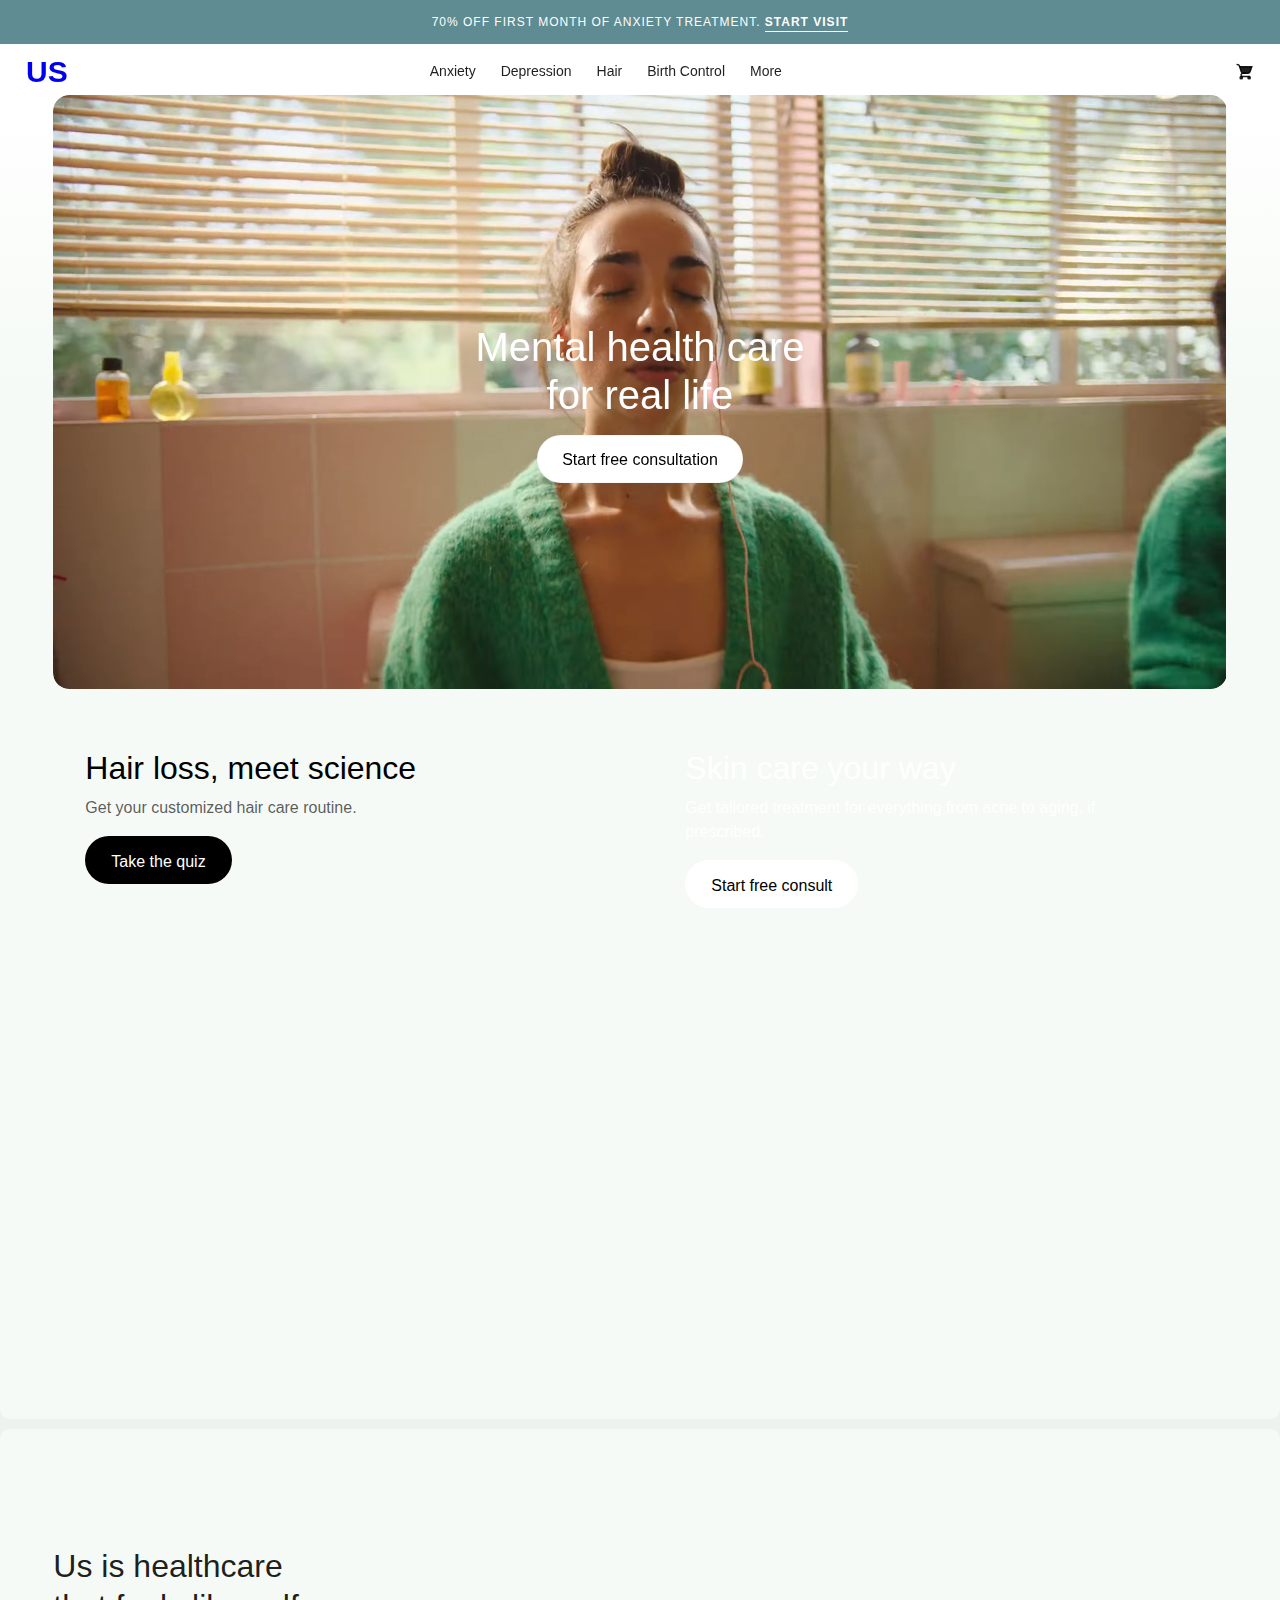
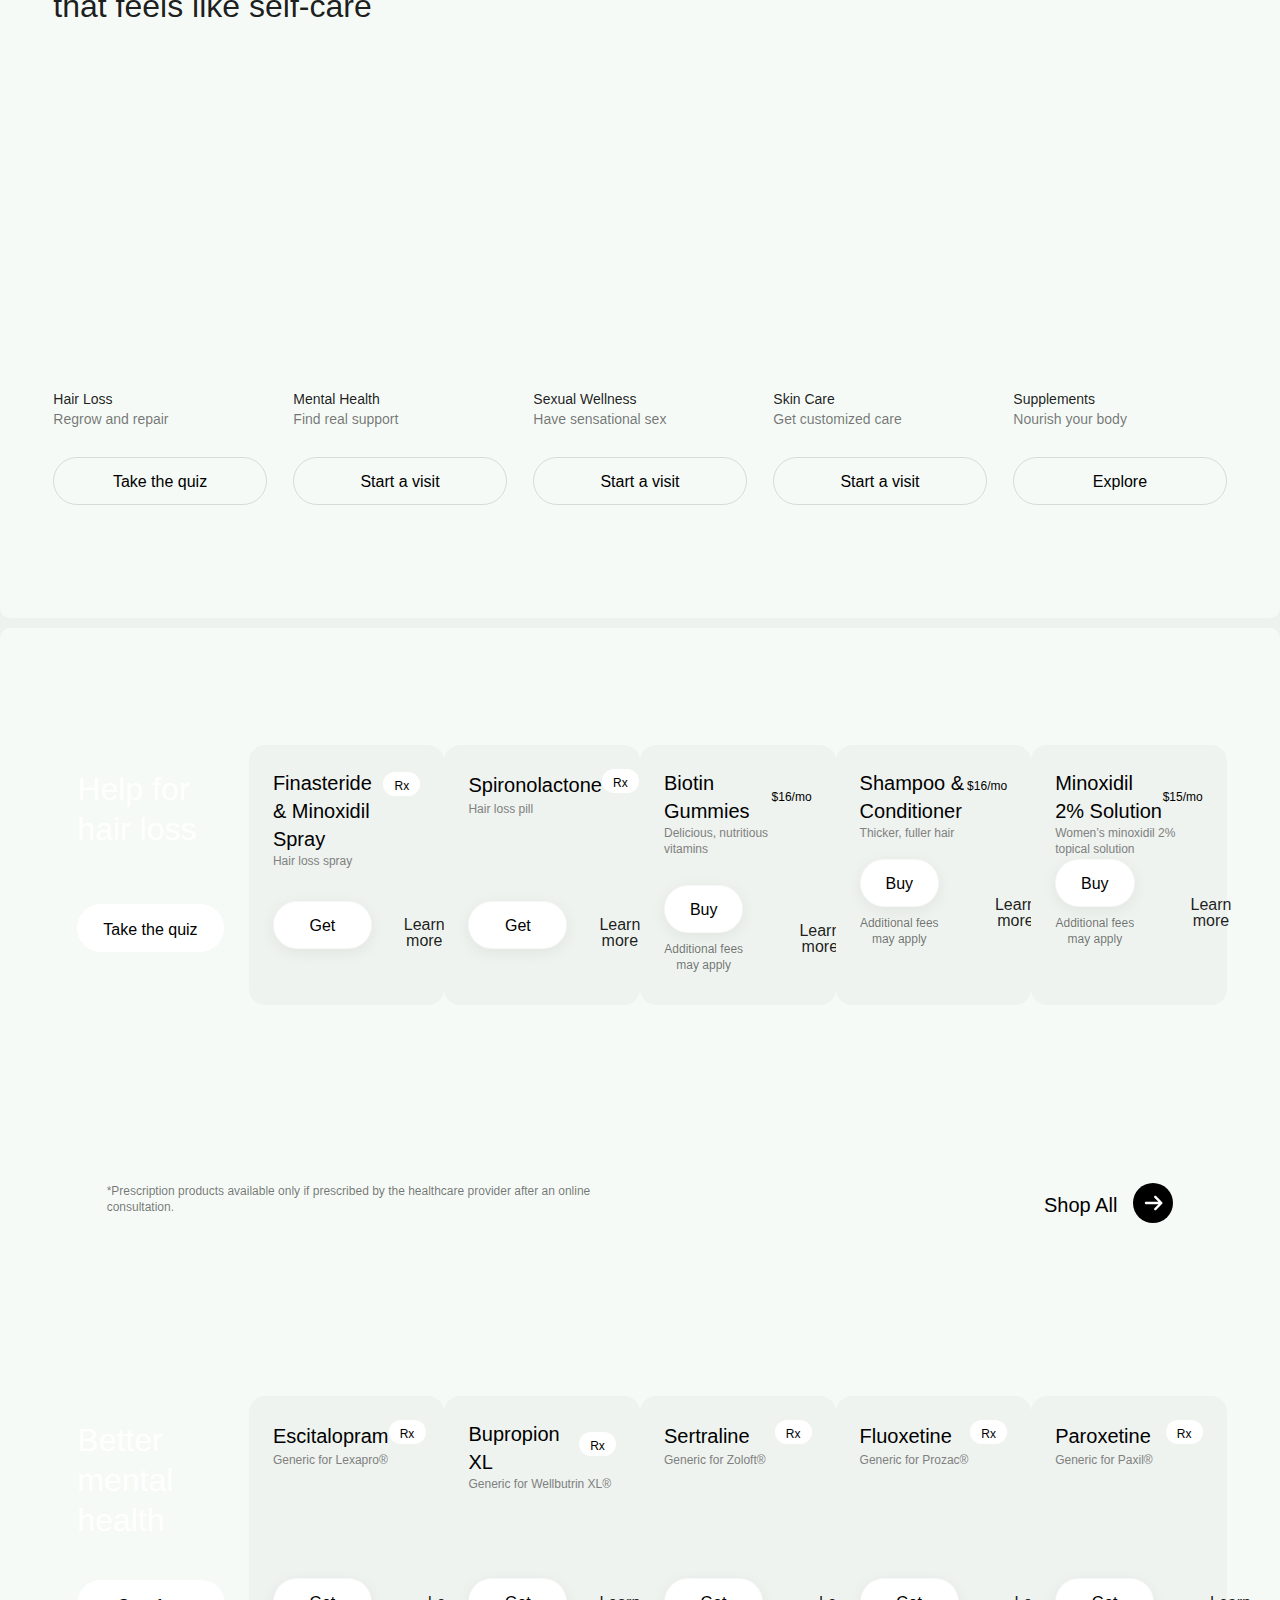
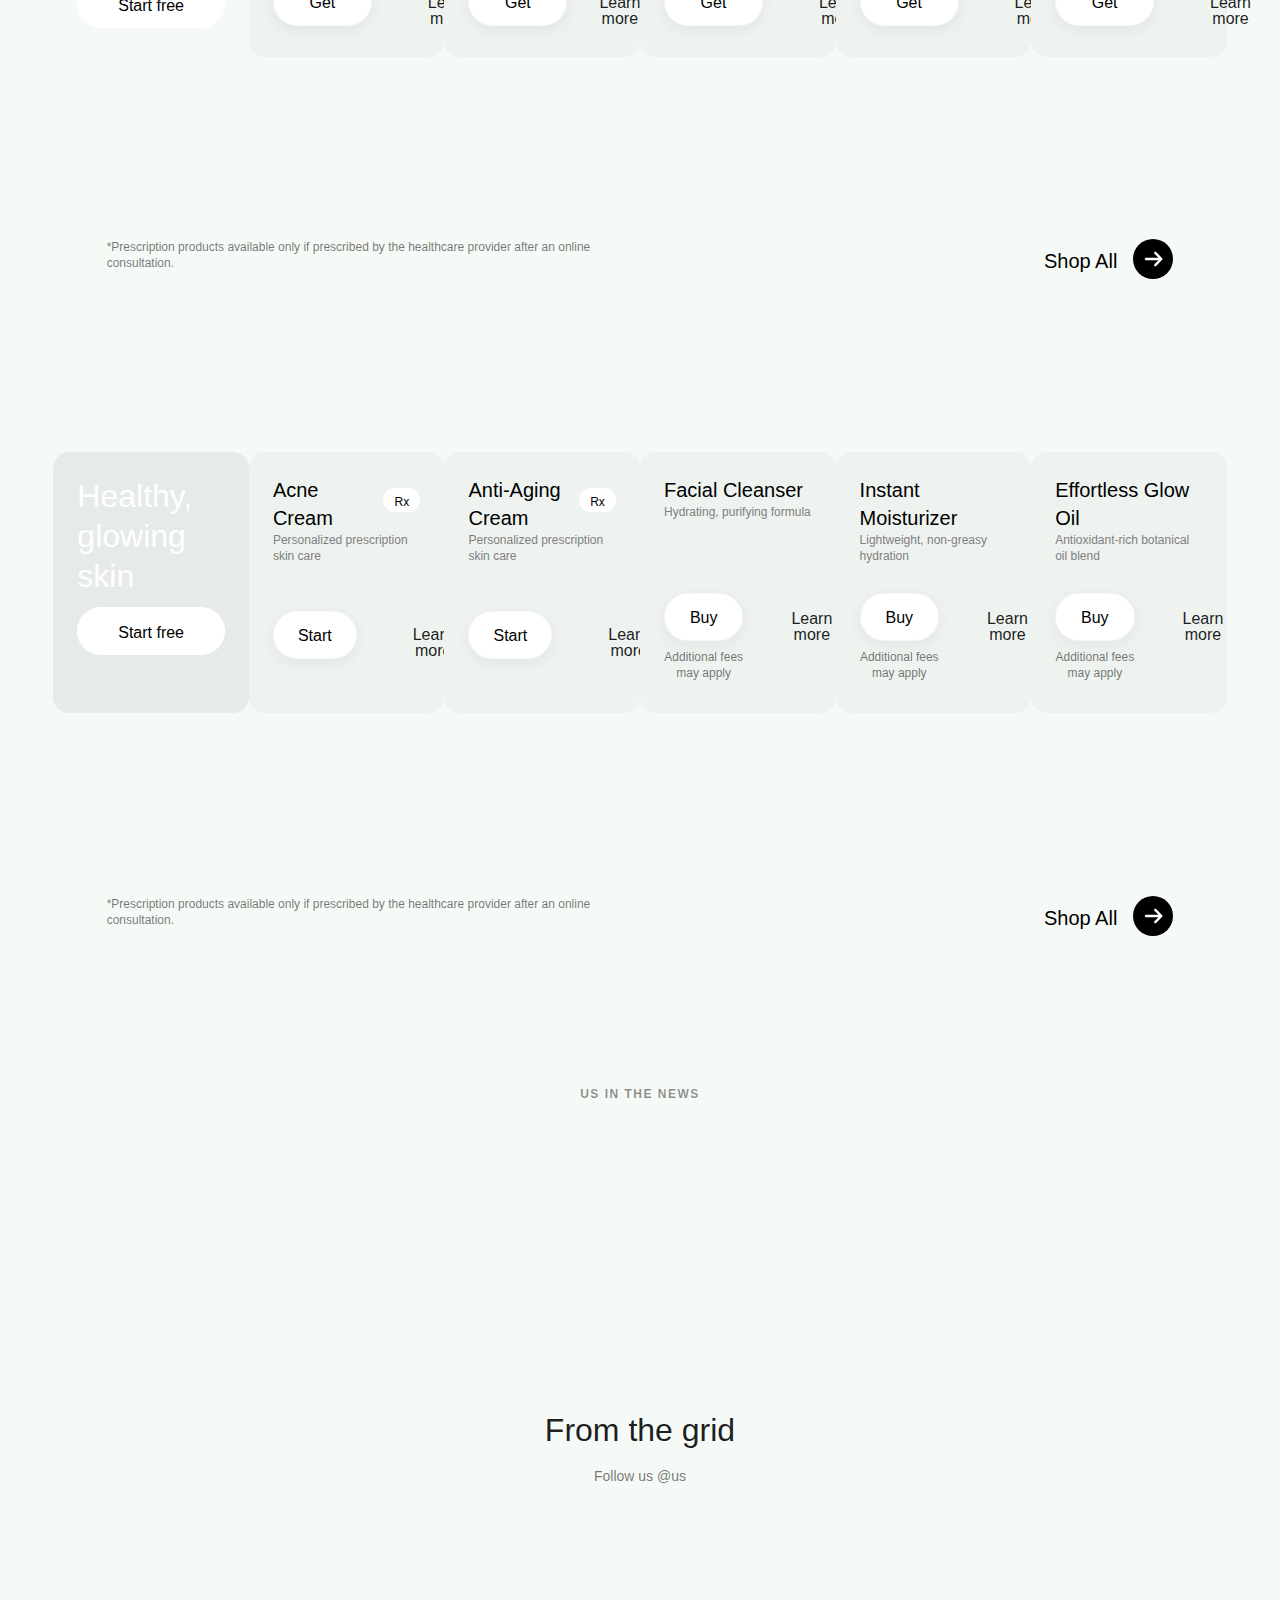
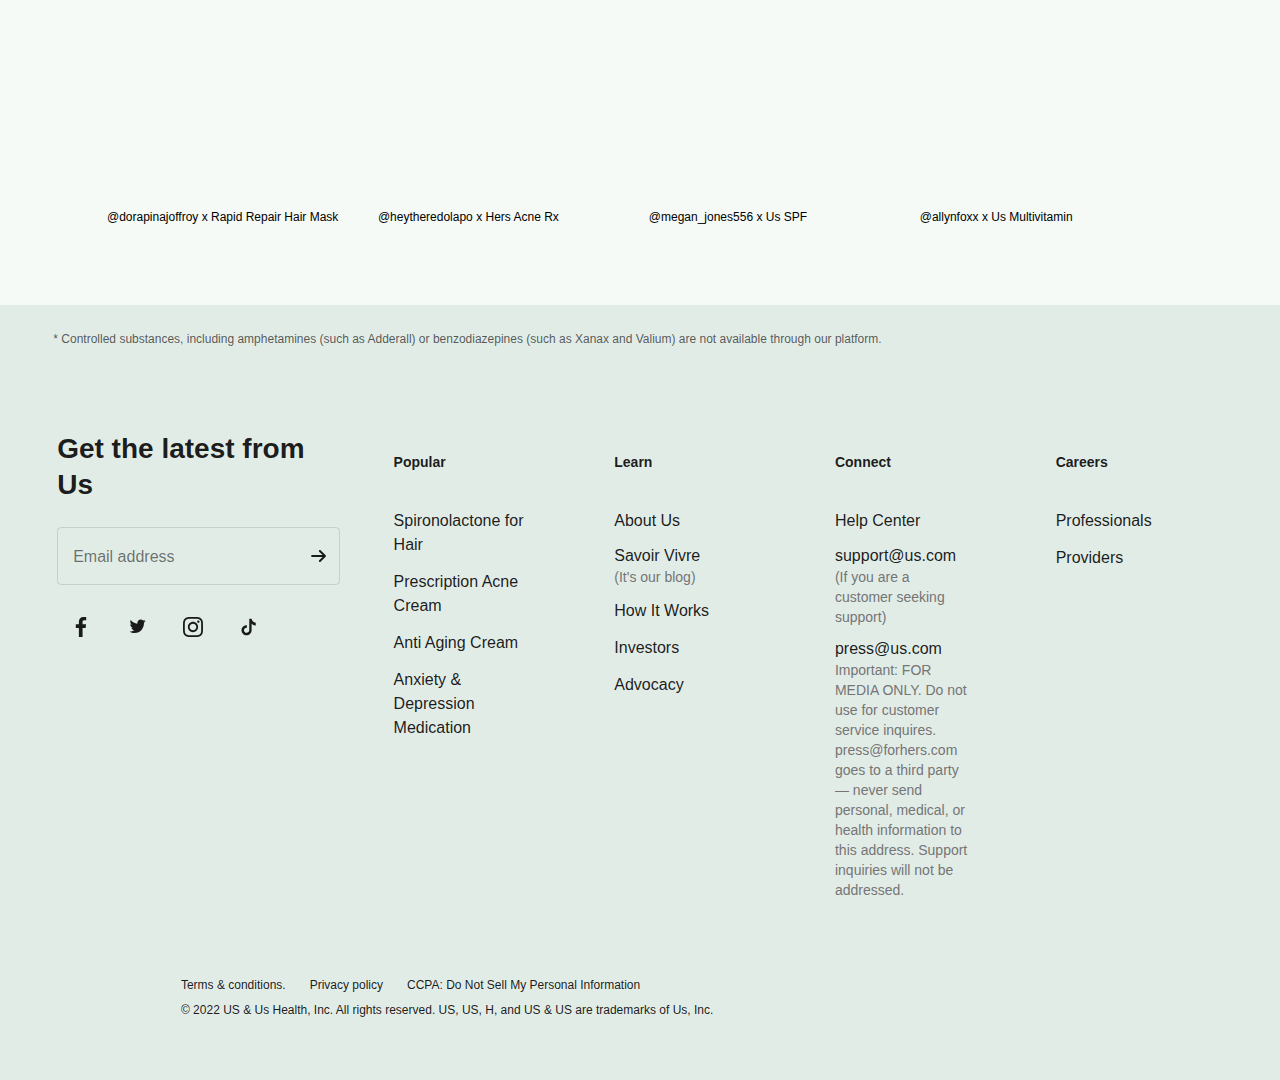
==== commit 431f999f: "Update images" ====
--- a/index.html
+++ b/index.html
@@ -10596,23 +10596,10 @@
                     <div
                         class="gridstyle__GridDiv-sc-10t0s5t-0 eYTKyD global-navigation-headerstyle__GlobalNavigationHeaderContent-sc-12jnj2h-3 hYnbmk">
                         <div class="global-navigation-headerstyle__GlobalNavigationSection-sc-12jnj2h-4 cnsaoF">
-                            
+
                             <div class="global-navigation-headerstyle__LogoWrapper-sc-12jnj2h-5 hFqzuI"><a
                                     aria-label="Home" class="simple-linkstyle__InternalLink-sc-1comfoj-1 fyesxs"
-                                    href="./hims.html"><svg width="69.75539568345324" height="24" viewBox="0 0 404 139"
-                                        xmlns="http://www.w3.org/2000/svg">
-                                        <g fill="rgba(0, 0, 0, .88)">
-                                            <path
-                                                d="M328.3,120.5 C328.3,114.6 331.9,110.7 339,110.7 C347.3,110.7 349.7,113.6 352.6,125.6 C353.6,129.7 356.1,132.2 362.6,132.2 C371.4,132.2 376.2,127.4 376.2,120.3 C376.2,114.1 369.9,109.1 357.6,101.3 C344.1,93 336.7,85.1 336.7,73.5 C336.7,55.5 356.7,44.7 375,44.7 C395.6,44.7 403.5,53.5 403.5,61.8 C403.5,67.3 399.9,70.3 393.7,70.3 C385.9,70.3 383.5,67.2 380.9,57.9 C379.7,53.2 377.3,51.3 372.6,51.3 C365.2,51.3 360.2,55.1 360.2,62 C360.2,68.6 366.7,72.7 381,81.7 C394.5,89.6 400.5,98.3 400.5,108.5 C400.5,125.3 382.4,138.9 359.8,138.9 C337.3,138.6 328.3,129.4 328.3,120.5">
-                                            </path>
-                                            <path
-                                                d="M9.9,42.7 C9.9,38.8 9.9,26.7 9.5,24.3 C8.9,21 8,20.8 2.8,19.5 C1,19.1 0.6,17.8 0.6,16.4 C0.6,14.6 0.8,14.4 6.3,13.3 C17.1,10.8 26.2,7.1 35,2 C36.8,0.7 37.2,0.7 37.6,0.7 C39.1,0.7 39.1,2.4 39.1,4.6 L39.1,24 L38.9,55.6 C38.9,57.6 38.9,58.6 39.8,58.6 C40,58.6 40.4,58.6 42.8,56.4 C51.3,49.2 60.9,44.9 72,44.9 C80.3,44.9 87.9,47.5 93.6,53.6 C98.6,58.8 99.3,66.5 99.3,75 L99.3,124.3 C99.3,128.7 100.2,130.4 105.8,131.9 C105.8,131.9 107.3,132.6 110.6,132.6 C113.9,132.6 115.2,132.1 115.2,132.1 C121.3,130.3 121.3,128 121.3,118.4 L121.1,94.4 C121.1,90.5 120.9,71.1 120.5,68.7 C119.9,65.4 119,65.2 113.8,63.9 C112,63.5 111.6,62.2 111.6,60.8 C111.6,59 111.8,58.8 117.3,57.7 C128,55.3 137.1,51.6 145.9,46.4 C147.7,45.1 148.1,45.1 148.5,45.1 C150,45.1 150,46.8 150,49 L150,119.9 C150,128.6 150.7,130.2 157,131.9 C157,131.9 159,132.6 162.7,132.6 C166.3,132.6 168.3,131.9 168.3,131.9 C175.7,130.1 175.7,127.5 175.7,118.6 C175.7,103.1 175.7,83.1 175.1,72 C174.9,65.3 174.7,65.2 165.9,63.7 C163.7,63.3 163.5,62.2 163.5,60.7 C163.5,58.5 164.4,58.3 167.7,57.7 C175.5,56 187.5,52.9 198,46.8 C201.3,44.8 201.7,44.8 202.2,44.8 C203.5,44.8 203.5,46.3 203.5,47.4 L203.5,55.3 C203.5,57.1 203.5,57.9 204.4,57.9 C205,57.9 205.3,57.9 206.6,56.6 C215.7,48.5 223.6,44.6 233.8,44.6 C243,44.6 250.4,47.6 255.8,54.9 C258.6,58.6 258.8,58.8 259.5,58.8 C259.9,58.8 260.2,58.8 263.6,55.7 C269.3,50.3 278.9,44.4 291.5,44.4 C293.2,44.4 309.4,44.6 315.9,56 C318.3,60.2 319.6,62.5 319.6,87 L319.6,123.8 C319.6,126.9 319.6,129.9 325.5,131.4 C327.7,132 329,132.3 329,134.9 C329,136.6 328.6,137.7 326,137.9 L320.5,137.9 L300.2,137.9 L285.1,137.9 C283.3,137.9 281,137.5 281,134.4 C281,132.6 282.1,132.2 284.1,131.6 C287.8,130.5 290.2,129.9 290.2,120.9 L290.2,103 C290.2,97.8 290.2,74.4 289.8,71.2 C289.6,68.1 288.7,57.2 276.3,57.2 C272.6,57.2 261.7,60 261.7,70.3 L261.7,123.3 C261.7,128.7 262.6,130 268.5,131.4 C270.5,132 271.8,132.3 271.8,134.4 C271.8,137.5 270.1,137.9 265.2,137.9 L249.1,137.9 L228,137.9 C225.4,137.9 223.4,137.7 223.4,134.8 C223.4,133 224.1,132.6 226,132 C232.7,130 232.7,127.4 232.7,119.1 C232.7,110.4 232.7,74.4 231.8,68.5 C230.5,60.9 224,58.5 219.1,58.5 C212.8,58.5 206.7,62.9 204.9,67.6 C204.3,69.1 204.3,88.7 204.3,91.8 C204.3,97.3 204.3,121.2 204.7,124.9 C205.1,129.9 209.1,131 213,131.9 C214.8,132.5 215.8,132.6 215.8,134.9 C215.8,137.9 213.4,138 210.8,138 L189.6,138 L171,138 L153.6,138 L137.2,138 L116.1,138 L106.3,138 L101,138 L84.2,138 L67.9,138 L62.7,138 C61.2,137.8 60.7,136.3 60.7,135 C60.7,133.2 61.6,132.6 63.3,132.2 C66.1,131.5 67.9,130.9 68.7,128.9 C69.6,126.3 69.6,121.3 69.8,117.4 C70,99.3 70,98.9 70,78.6 C70,70.7 70,57.9 56.1,57.9 C49.8,57.9 45.2,61.6 43.7,63.1 C40.2,66.4 38.9,67.7 38.9,74.6 L38.9,123.7 C38.9,128.3 39.5,130.2 45.7,131.8 C47.4,132.2 49.2,132.5 49.2,134.4 C49.2,137.7 46.8,137.9 43.5,137.9 L28.2,137.9 L5.5,137.9 C2.2,137.9 0.7,137.9 0.7,134.9 C0.7,133.1 1.8,132.7 3.8,132.1 C9.9,129.9 9.9,127.5 9.9,118.4 L9.9,96 L9.9,56.3 L9.9,42.7 Z">
-                                            </path>
-                                            <path
-                                                d="M135.8,7.5 C126.7,7.5 119.9,15.3 119.9,23.6 C119.9,33.8 128,39.1 135.2,39.1 C143.5,39.1 151.1,32.3 151.1,22.8 C151.1,14.7 144.6,7.5 135.8,7.5">
-                                            </path>
-                                        </g>
-                                    </svg></a></div>
+                                    style="font-size: 30px;font-weight: 600;" href="./hims.html">US</a></div>
                             <div role="menubar"
                                 class="global-navigation-headerstyle__GlobalNavigationInnerWrapper-sc-12jnj2h-6 jtpevb">
                                 <div role="menu"
@@ -11000,7 +10987,7 @@
                                     <div class="bodystyle__BodyTwoContainer-sc-aexhyq-7 bFKwnP">
                                         <h2
                                             class="heading-threestyle__HeadingThree-sc-1ru6usa-0 heading-threestyle__HeadingThreeMed-sc-1ru6usa-2 jWxJBr kPQGcG">
-                                            Hers is healthcare<br />that feels like self-care</h2>
+                                            Us is healthcare<br />that feels like self-care</h2>
                                     </div>
                                 </div>
                             </div>
@@ -13123,7 +13110,7 @@
                                 <div class="bodystyle__BodyTwoContainer-sc-aexhyq-7 bFKwnP">
                                     <div
                                         class="blockstyle__Block-sc-1mmoh3s-0 flexbox__FlexColumn-sc-1d8hgbu-1 flexbox__FlexColCentered-sc-1d8hgbu-5 jbZkke jvPZeO ffUTRe">
-                                        <h6 color="ND400" class="heading-sixstyle__HeadingSix-sc-6yl43n-0 jNpSgx">HERS
+                                        <h6 color="ND400" class="heading-sixstyle__HeadingSix-sc-6yl43n-0 jNpSgx">US
                                             IN THE NEWS</h6>
                                     </div>
                                 </div>
@@ -13176,7 +13163,7 @@
                                             From the grid</h2>
                                     </div>
                                     <div class="bodystyle__BodyTwoContainer-sc-aexhyq-7 bFKwnP">
-                                        <p color="ND500" class="bodystyle__BodyTwo-sc-aexhyq-3 jNAkra">Follow us @hers
+                                        <p color="ND500" class="bodystyle__BodyTwo-sc-aexhyq-3 jNAkra">Follow us @us
                                         </p>
                                     </div>
                                 </div>
@@ -13272,7 +13259,7 @@
                                                         <div class="bodystyle__BodyTwoContainer-sc-aexhyq-7 bFKwnP">
                                                             <p color="black"
                                                                 class="pstyle__P-sc-uhg2rw-0 captionstyle__Caption-sc-66n69b-0 cKEKyj xRONa">
-                                                                @megan_jones556 x Hers SPF</p>
+                                                                @megan_jones556 x Us SPF</p>
                                                         </div>
                                                     </div>
                                                 </div>
@@ -13303,7 +13290,7 @@
                                                         <div class="bodystyle__BodyTwoContainer-sc-aexhyq-7 bFKwnP">
                                                             <p color="black"
                                                                 class="pstyle__P-sc-uhg2rw-0 captionstyle__Caption-sc-66n69b-0 cKEKyj xRONa">
-                                                                @allynfoxx x Hers Multivitamin</p>
+                                                                @allynfoxx x Us Multivitamin</p>
                                                         </div>
                                                     </div>
                                                 </div>
@@ -13339,7 +13326,7 @@
                 <div class="footerstyle__FooterGrid-sc-11l7kjo-1 kexQPq">
                     <div class="footerstyle__FooterConnect-sc-11l7kjo-4 jMWLya">
                         <h4 class="heading-fourstyle__HeadingFour-sc-uqtkcp-0 euUGYs">Get the latest from
-                            <!-- -->Hers
+                            <!-- -->Us
                         </h4>
                         <div class="formstyle__FormWrapper-sc-1hfv4l6-2 iOVFvY">
                             <form novalidate="" autoComplete="on" action="#">
@@ -13465,19 +13452,6 @@
                                             href="/hair-loss/spironolactone">
                                             <div class="footerstyle__FooterLabel-sc-11l7kjo-6 djakzI">Spironolactone for
                                                 Hair</div>
-                                        </a><a data-tracking-id="footer-finasteride-for-women"
-                                            class="simple-linkstyle__InternalLink-sc-1comfoj-1 fyesxs elementsstyle__RouterLinkReset-sc-1j7d6st-1 footerstyle__FooterLink-sc-11l7kjo-9 buGled hskTjG"
-                                            href="/hair-loss/hair-growth-spray">
-                                            <div class="footerstyle__FooterLabel-sc-11l7kjo-6 djakzI">Finasteride for
-                                                Women</div>
-                                            <div class="footerstyle__FooterSublabel-sc-11l7kjo-7 lbiedc">
-                                                <p>(Topical formula)</p>
-                                            </div>
-                                        </a><a data-tracking-id="footer-minoxidil-for-women"
-                                            class="simple-linkstyle__InternalLink-sc-1comfoj-1 fyesxs elementsstyle__RouterLinkReset-sc-1j7d6st-1 footerstyle__FooterLink-sc-11l7kjo-9 buGled bRTOvs"
-                                            href="/hair-loss/minoxidil-women">
-                                            <div class="footerstyle__FooterLabel-sc-11l7kjo-6 djakzI">Minoxidil for
-                                                Women</div>
                                         </a><a data-tracking-id="footer-prescription-acne-cream"
                                             class="simple-linkstyle__InternalLink-sc-1comfoj-1 fyesxs elementsstyle__RouterLinkReset-sc-1j7d6st-1 footerstyle__FooterLink-sc-11l7kjo-9 buGled bRTOvs"
                                             href="/acne/acne-cream">
@@ -13559,14 +13533,14 @@
                                             href="mailto:support@forhers.com"
                                             class="footerstyle__FooterAnchor-sc-11l7kjo-8 kVsQge">
                                             <div class="footerstyle__FooterLabel-sc-11l7kjo-6 djakzI">
-                                                support@forhers.com</div>
+                                                support@us.com</div>
                                             <div class="footerstyle__FooterSublabel-sc-11l7kjo-7 lbiedc">
                                                 <p>(If you are a customer seeking support)</p>
                                             </div>
                                         </a><a data-tracking-id="footer-press-forhers-com"
                                             href="mailto:press@forhers.com"
                                             class="footerstyle__FooterAnchor-sc-11l7kjo-8 kVsQge">
-                                            <div class="footerstyle__FooterLabel-sc-11l7kjo-6 djakzI">press@forhers.com
+                                            <div class="footerstyle__FooterLabel-sc-11l7kjo-6 djakzI">press@us.com
                                             </div>
                                             <div class="footerstyle__FooterSublabel-sc-11l7kjo-7 lbiedc">
                                                 <p>Important: FOR MEDIA ONLY. Do not use for customer service inquires.
@@ -13680,41 +13654,12 @@
                                 <div class="footerstyle__FooterLabel-sc-11l7kjo-6 djakzI">CCPA: Do Not Sell My Personal
                                     Information</div>
                             </a>
-                            <div class="footerstyle__FooterLabel-sc-11l7kjo-6 djakzI">© 2022 Hims &amp; Hers Health,
-                                Inc. All rights reserved. HIMS, HERS, H, and HIMS &amp; HERS are trademarks of Hims,
+                            <div class="footerstyle__FooterLabel-sc-11l7kjo-6 djakzI">© 2022 US &amp; Us Health,
+                                Inc. All rights reserved. US, US, H, and US &amp; US are trademarks of Us,
                                 Inc.</div>
                         </div>
-                    </div><a href="https://forhims.com/" target="_blank"
-                        class="brand-bannerstyle__ExternalBrandWrapper-sc-1bs132h-3 bvKNGH">
-                        <div style="background-image:url(/forhims/image/upload/q_auto,f_auto,fl_lossy,c_limit/Hers/Footer-Hims)"
-                            class="brand-bannerstyle__BrandImage-sc-1bs132h-1 eLcylt"></div>
-                        <div class="brand-bannerstyle__BrandContent-sc-1bs132h-0 bEjbvv"><svg width="58.1294964028777"
-                                height="20" viewBox="0 0 404 139" xmlns="http://www.w3.org/2000/svg">
-                                <g>
-                                    <path
-                                        d="M328.3,120.5 C328.3,114.6 331.9,110.7 339,110.7 C347.3,110.7 349.7,113.6 352.6,125.6 C353.6,129.7 356.1,132.2 362.6,132.2 C371.4,132.2 376.2,127.4 376.2,120.3 C376.2,114.1 369.9,109.1 357.6,101.3 C344.1,93 336.7,85.1 336.7,73.5 C336.7,55.5 356.7,44.7 375,44.7 C395.6,44.7 403.5,53.5 403.5,61.8 C403.5,67.3 399.9,70.3 393.7,70.3 C385.9,70.3 383.5,67.2 380.9,57.9 C379.7,53.2 377.3,51.3 372.6,51.3 C365.2,51.3 360.2,55.1 360.2,62 C360.2,68.6 366.7,72.7 381,81.7 C394.5,89.6 400.5,98.3 400.5,108.5 C400.5,125.3 382.4,138.9 359.8,138.9 C337.3,138.6 328.3,129.4 328.3,120.5">
-                                    </path>
-                                    <path
-                                        d="M9.9,42.7 C9.9,38.8 9.9,26.7 9.5,24.3 C8.9,21 8,20.8 2.8,19.5 C1,19.1 0.6,17.8 0.6,16.4 C0.6,14.6 0.8,14.4 6.3,13.3 C17.1,10.8 26.2,7.1 35,2 C36.8,0.7 37.2,0.7 37.6,0.7 C39.1,0.7 39.1,2.4 39.1,4.6 L39.1,24 L38.9,55.6 C38.9,57.6 38.9,58.6 39.8,58.6 C40,58.6 40.4,58.6 42.8,56.4 C51.3,49.2 60.9,44.9 72,44.9 C80.3,44.9 87.9,47.5 93.6,53.6 C98.6,58.8 99.3,66.5 99.3,75 L99.3,124.3 C99.3,128.7 100.2,130.4 105.8,131.9 C105.8,131.9 107.3,132.6 110.6,132.6 C113.9,132.6 115.2,132.1 115.2,132.1 C121.3,130.3 121.3,128 121.3,118.4 L121.1,94.4 C121.1,90.5 120.9,71.1 120.5,68.7 C119.9,65.4 119,65.2 113.8,63.9 C112,63.5 111.6,62.2 111.6,60.8 C111.6,59 111.8,58.8 117.3,57.7 C128,55.3 137.1,51.6 145.9,46.4 C147.7,45.1 148.1,45.1 148.5,45.1 C150,45.1 150,46.8 150,49 L150,119.9 C150,128.6 150.7,130.2 157,131.9 C157,131.9 159,132.6 162.7,132.6 C166.3,132.6 168.3,131.9 168.3,131.9 C175.7,130.1 175.7,127.5 175.7,118.6 C175.7,103.1 175.7,83.1 175.1,72 C174.9,65.3 174.7,65.2 165.9,63.7 C163.7,63.3 163.5,62.2 163.5,60.7 C163.5,58.5 164.4,58.3 167.7,57.7 C175.5,56 187.5,52.9 198,46.8 C201.3,44.8 201.7,44.8 202.2,44.8 C203.5,44.8 203.5,46.3 203.5,47.4 L203.5,55.3 C203.5,57.1 203.5,57.9 204.4,57.9 C205,57.9 205.3,57.9 206.6,56.6 C215.7,48.5 223.6,44.6 233.8,44.6 C243,44.6 250.4,47.6 255.8,54.9 C258.6,58.6 258.8,58.8 259.5,58.8 C259.9,58.8 260.2,58.8 263.6,55.7 C269.3,50.3 278.9,44.4 291.5,44.4 C293.2,44.4 309.4,44.6 315.9,56 C318.3,60.2 319.6,62.5 319.6,87 L319.6,123.8 C319.6,126.9 319.6,129.9 325.5,131.4 C327.7,132 329,132.3 329,134.9 C329,136.6 328.6,137.7 326,137.9 L320.5,137.9 L300.2,137.9 L285.1,137.9 C283.3,137.9 281,137.5 281,134.4 C281,132.6 282.1,132.2 284.1,131.6 C287.8,130.5 290.2,129.9 290.2,120.9 L290.2,103 C290.2,97.8 290.2,74.4 289.8,71.2 C289.6,68.1 288.7,57.2 276.3,57.2 C272.6,57.2 261.7,60 261.7,70.3 L261.7,123.3 C261.7,128.7 262.6,130 268.5,131.4 C270.5,132 271.8,132.3 271.8,134.4 C271.8,137.5 270.1,137.9 265.2,137.9 L249.1,137.9 L228,137.9 C225.4,137.9 223.4,137.7 223.4,134.8 C223.4,133 224.1,132.6 226,132 C232.7,130 232.7,127.4 232.7,119.1 C232.7,110.4 232.7,74.4 231.8,68.5 C230.5,60.9 224,58.5 219.1,58.5 C212.8,58.5 206.7,62.9 204.9,67.6 C204.3,69.1 204.3,88.7 204.3,91.8 C204.3,97.3 204.3,121.2 204.7,124.9 C205.1,129.9 209.1,131 213,131.9 C214.8,132.5 215.8,132.6 215.8,134.9 C215.8,137.9 213.4,138 210.8,138 L189.6,138 L171,138 L153.6,138 L137.2,138 L116.1,138 L106.3,138 L101,138 L84.2,138 L67.9,138 L62.7,138 C61.2,137.8 60.7,136.3 60.7,135 C60.7,133.2 61.6,132.6 63.3,132.2 C66.1,131.5 67.9,130.9 68.7,128.9 C69.6,126.3 69.6,121.3 69.8,117.4 C70,99.3 70,98.9 70,78.6 C70,70.7 70,57.9 56.1,57.9 C49.8,57.9 45.2,61.6 43.7,63.1 C40.2,66.4 38.9,67.7 38.9,74.6 L38.9,123.7 C38.9,128.3 39.5,130.2 45.7,131.8 C47.4,132.2 49.2,132.5 49.2,134.4 C49.2,137.7 46.8,137.9 43.5,137.9 L28.2,137.9 L5.5,137.9 C2.2,137.9 0.7,137.9 0.7,134.9 C0.7,133.1 1.8,132.7 3.8,132.1 C9.9,129.9 9.9,127.5 9.9,118.4 L9.9,96 L9.9,56.3 L9.9,42.7 Z">
-                                    </path>
-                                    <path
-                                        d="M135.8,7.5 C126.7,7.5 119.9,15.3 119.9,23.6 C119.9,33.8 128,39.1 135.2,39.1 C143.5,39.1 151.1,32.3 151.1,22.8 C151.1,14.7 144.6,7.5 135.8,7.5">
-                                    </path>
-                                </g>
-                            </svg>
-                            <div class="footerstyle__FooterSublabel-sc-11l7kjo-7 lbiedc">visit forhims.com</div>
-                        </div>
-                        <div class="brand-bannerstyle__ExternalLink-sc-1bs132h-2 EoiJX"><svg width="19" height="22"
-                                viewBox="0 0 19 22" xmlns="http://www.w3.org/2000/svg" fill="none">
-                                <path
-                                    d="M18 14V17C18 18.1046 17.1046 19 16 19H7C5.89543 19 5 18.1046 5 17V8C5 6.89543 5.89543 6 7 6H10"
-                                    stroke="rgba(0, 0, 0, .88)" stroke-width="2"></path>
-                                <path d="M11 13L17.5 6.5" stroke="rgba(0, 0, 0, .88)" stroke-width="2"
-                                    stroke-linecap="round"></path>
-                                <path d="M13.5 6L18 6L18 10.5" stroke="rgba(0, 0, 0, .88)" stroke-width="2"
-                                    stroke-linecap="round" stroke-linejoin="round"></path>
-                            </svg></div>
-                    </a>
+                    </div>
+                    
                 </div>
             </footer>
         </div>
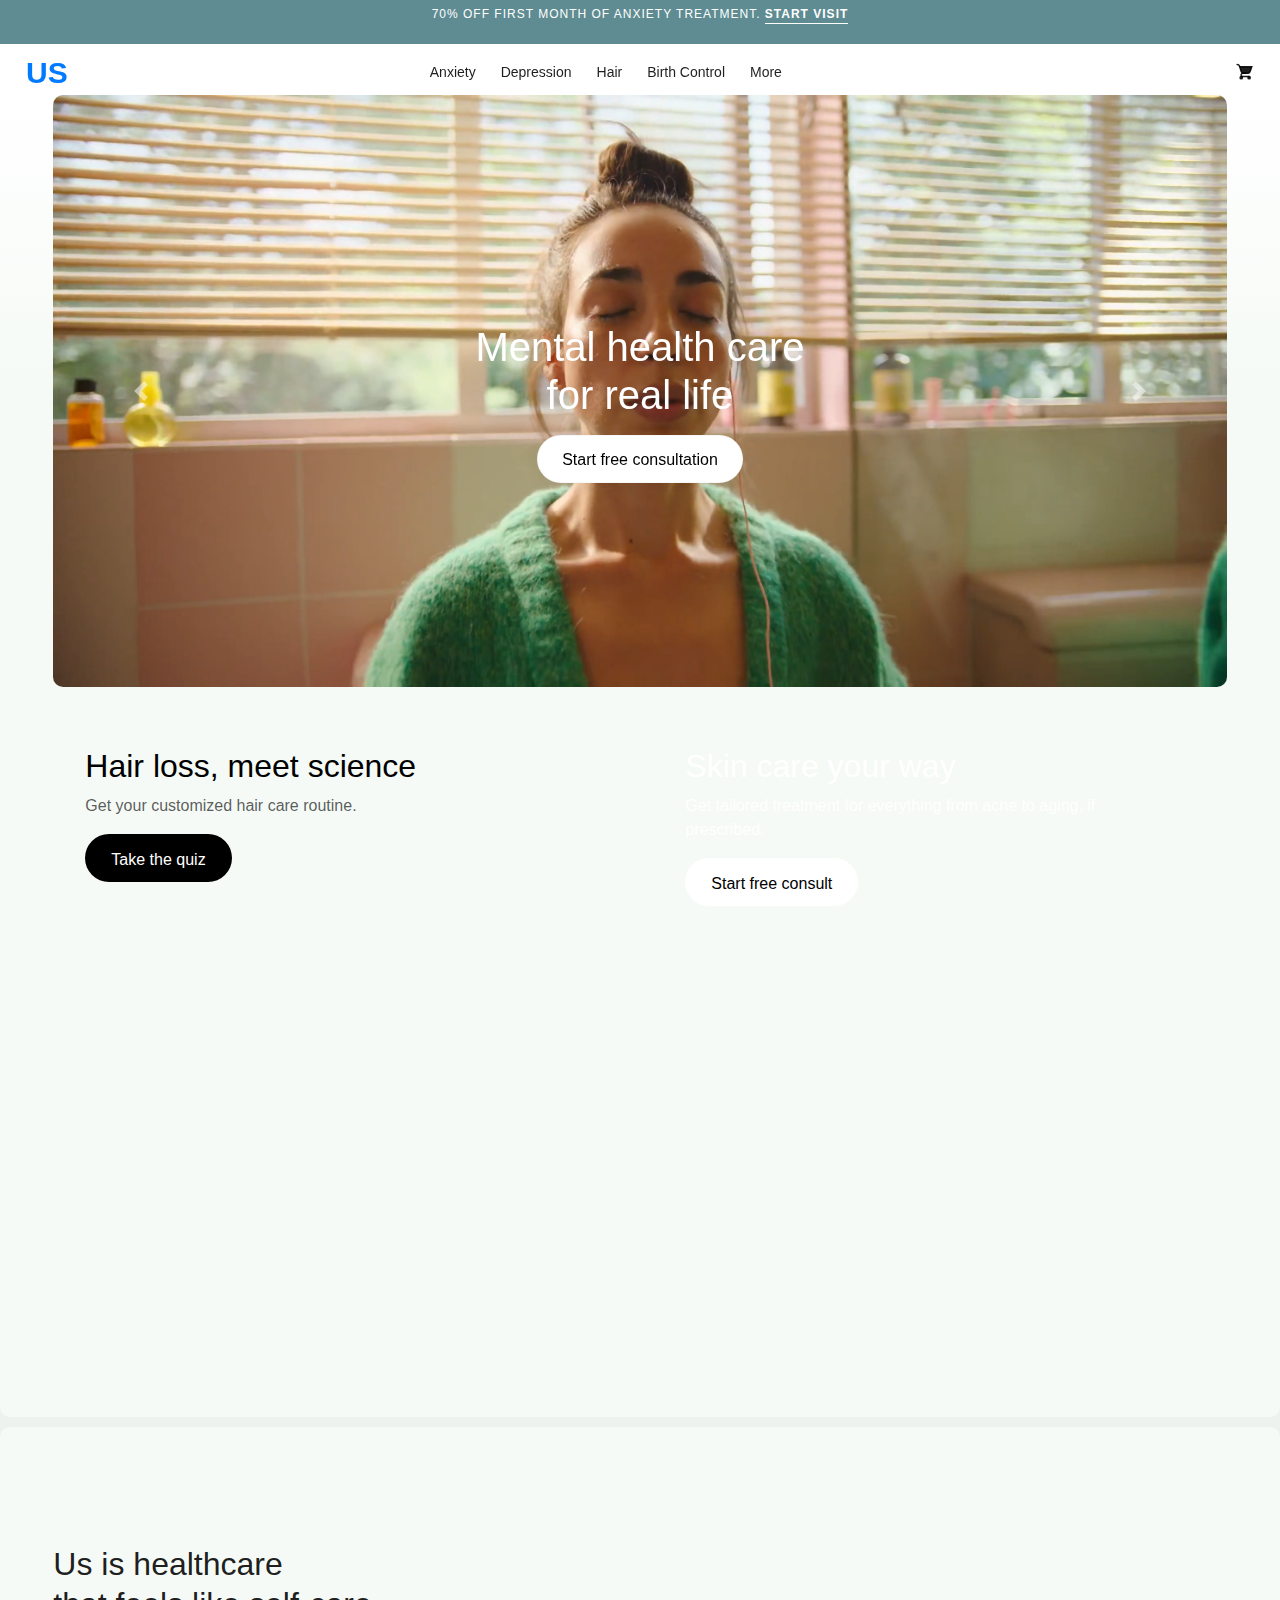
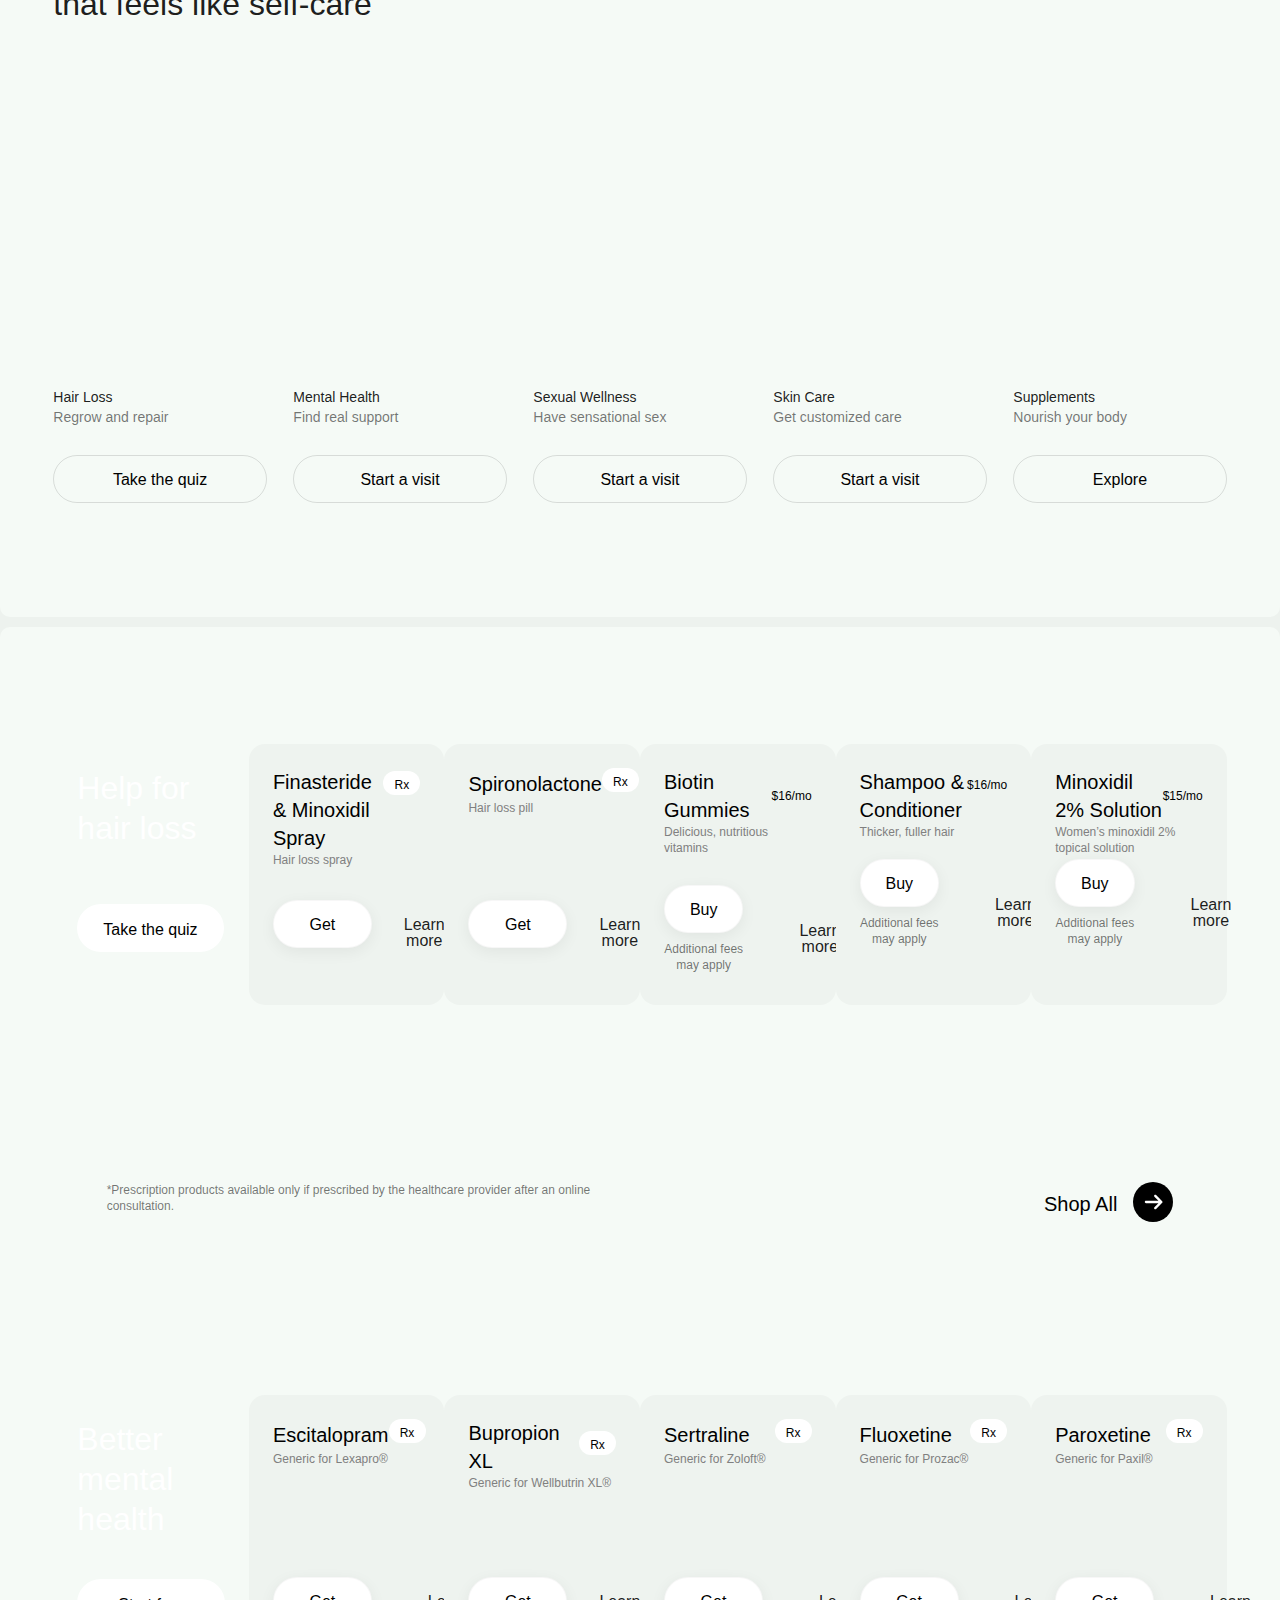
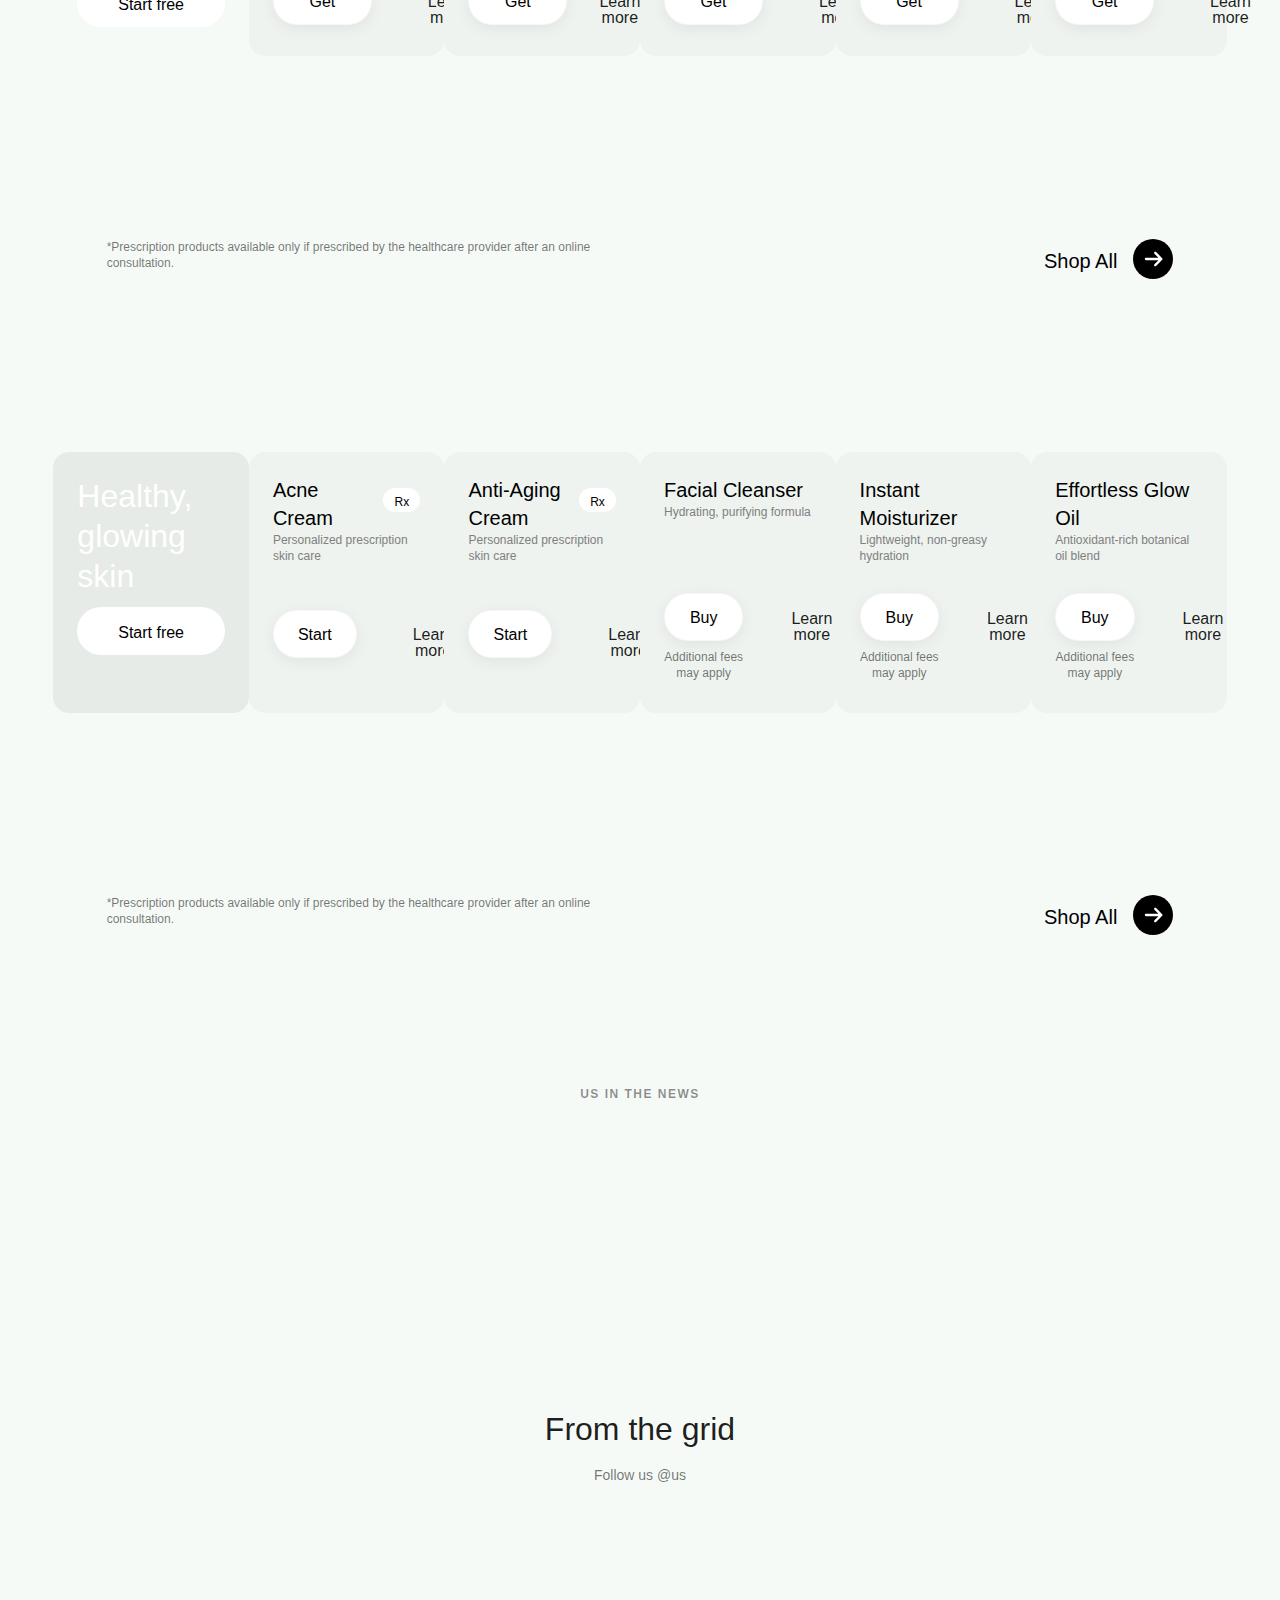
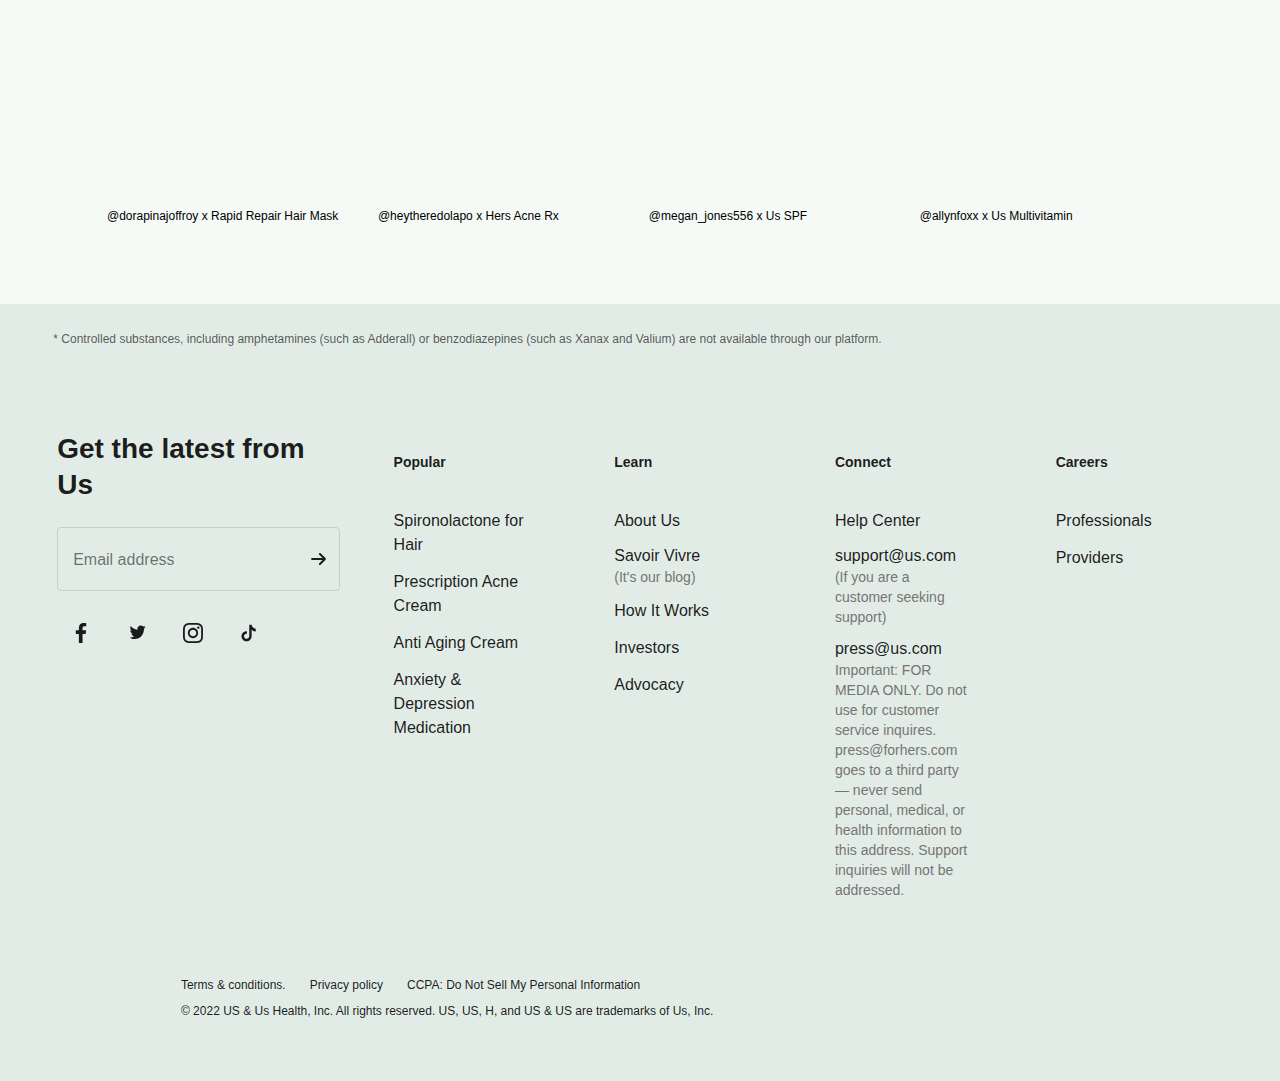
==== commit 94b4f66f: "Add carosel images" ====
--- a/index.html
+++ b/index.html
@@ -7804,6 +7804,10 @@
             content: "bEVSqh,cOVJih,"
         }
 
+        .carousel-item>img {
+            border-radius: 10px;
+        }
+
         /*!sc*/
         @-webkit-keyframes btSLxs {
             0% {
@@ -10557,6 +10561,17 @@
     </script>
 
     <link rel="apple-touch-icon" href="/forhims/image/upload/q_auto,f_auto,fl_lossy,c_limit/Hers/apple-touch-icon-hers">
+    <link rel="stylesheet" href="https://cdn.jsdelivr.net/npm/bootstrap@4.0.0/dist/css/bootstrap.min.css"
+        integrity="sha384-Gn5384xqQ1aoWXA+058RXPxPg6fy4IWvTNh0E263XmFcJlSAwiGgFAW/dAiS6JXm" crossorigin="anonymous">
+    <script src="https://code.jquery.com/jquery-3.2.1.slim.min.js"
+        integrity="sha384-KJ3o2DKtIkvYIK3UENzmM7KCkRr/rE9/Qpg6aAZGJwFDMVNA/GpGFF93hXpG5KkN"
+        crossorigin="anonymous"></script>
+    <script src="https://cdn.jsdelivr.net/npm/popper.js@1.12.9/dist/umd/popper.min.js"
+        integrity="sha384-ApNbgh9B+Y1QKtv3Rn7W3mgPxhU9K/ScQsAP7hUibX39j7fakFPskvXusvfa0b4Q"
+        crossorigin="anonymous"></script>
+    <script src="https://cdn.jsdelivr.net/npm/bootstrap@4.0.0/dist/js/bootstrap.min.js"
+        integrity="sha384-JZR6Spejh4U02d8jOt6vLEHfe/JQGiRRSQQxSfFWpi1MquVdAyjUar5+76PVCmYl"
+        crossorigin="anonymous"></script>
 </head>
 
 <body>
@@ -10735,21 +10750,46 @@
                                                 class="flexible-grid-tile-layoutstyle__FlexibleGridGenericTileWrapper-sc-lz2zwe-1 kHmbKq">
                                                 <div
                                                     class="blockstyle__Block-sc-1mmoh3s-0 image-tilestyle__ImageTileWrapper-sc-nvpfqu-1 fLEaUF kGSPBp">
-                                                    <div
-                                                        class="blockstyle__Block-sc-1mmoh3s-0 responsive-videostyle__VideoWrapper-sc-oae257-0 sKmUi cjYxVO">
-                                                        <video playsinline="" loop="" autoplay="" muted=""
-                                                            poster="/forhims/image/upload/q_auto,f_auto,fl_lossy,c_limit,q_auto:low/Hers/homepage/Q3/updates/Hers_MH_ATF_d"
-                                                            aria-label="Video"
-                                                            class="video-streamstyle__Video-sc-12nltq8-0 geacJi">
-                                                            <source src="./Images/Hers_MH_ATF_d.webm"
-                                                                type="video/webm; codecs=vp9" />
-                                                            <source src="./Images/Hers_MH_ATF_d.mp4"
-                                                                type="video/mp4; codecs=hvc1" />
-                                                            <source src="./Images/Hers_MH_ATF_d.webm"
-                                                                type="video/webm;" />
-                                                            <source src="./Images/Hers_MH_ATF_d.mp4"
-                                                                type="video/mp4;" />
-                                                        </video>
+                                                    <div id="carouselExampleControls" class="carousel slide"
+                                                        data-ride="carousel">
+                                                        <div class="carousel-inner">
+                                                            <div class="carousel-item active">
+                                                                <img class="d-block w-100" src="./Images/1.png"
+                                                                    alt="First slide">
+                                                            </div>
+                                                            <div class="carousel-item">
+                                                                <img class="d-block w-100" src="./Images/2.png"
+                                                                    alt="Second slide">
+                                                            </div>
+                                                            <div class="carousel-item">
+                                                                <img class="d-block w-100" src="./Images/3.png"
+                                                                    alt="Third slide">
+                                                            </div>
+                                                            <div class="carousel-item">
+                                                                <img class="d-block w-100" src="./Images/4.png"
+                                                                    alt="Third slide">
+                                                            </div>
+                                                            <div class="carousel-item">
+                                                                <img class="d-block w-100" src="./Images/5.png"
+                                                                    alt="Third slide">
+                                                            </div>
+                                                            <div class="carousel-item">
+                                                                <img class="d-block w-100" src="./Images/6.png"
+                                                                    alt="Third slide">
+                                                            </div>
+                                                        </div>
+                                                        <a class="carousel-control-prev" href="#carouselExampleControls"
+                                                            role="button" data-slide="prev">
+                                                            <span class="carousel-control-prev-icon"
+                                                                aria-hidden="true"></span>
+                                                            <span class="sr-only">Previous</span>
+                                                        </a>
+                                                        <a class="carousel-control-next" href="#carouselExampleControls"
+                                                            role="button" data-slide="next">
+                                                            <span class="carousel-control-next-icon"
+                                                                aria-hidden="true"></span>
+                                                            <span class="sr-only">Next</span>
+                                                        </a>
                                                     </div>
                                                     <div
                                                         class="blockstyle__Block-sc-1mmoh3s-0 image-tilestyle__ContentWrapper-sc-nvpfqu-0 sKmUi gmTSuJ">
@@ -13659,7 +13699,7 @@
                                 Inc.</div>
                         </div>
                     </div>
-                    
+
                 </div>
             </footer>
         </div>
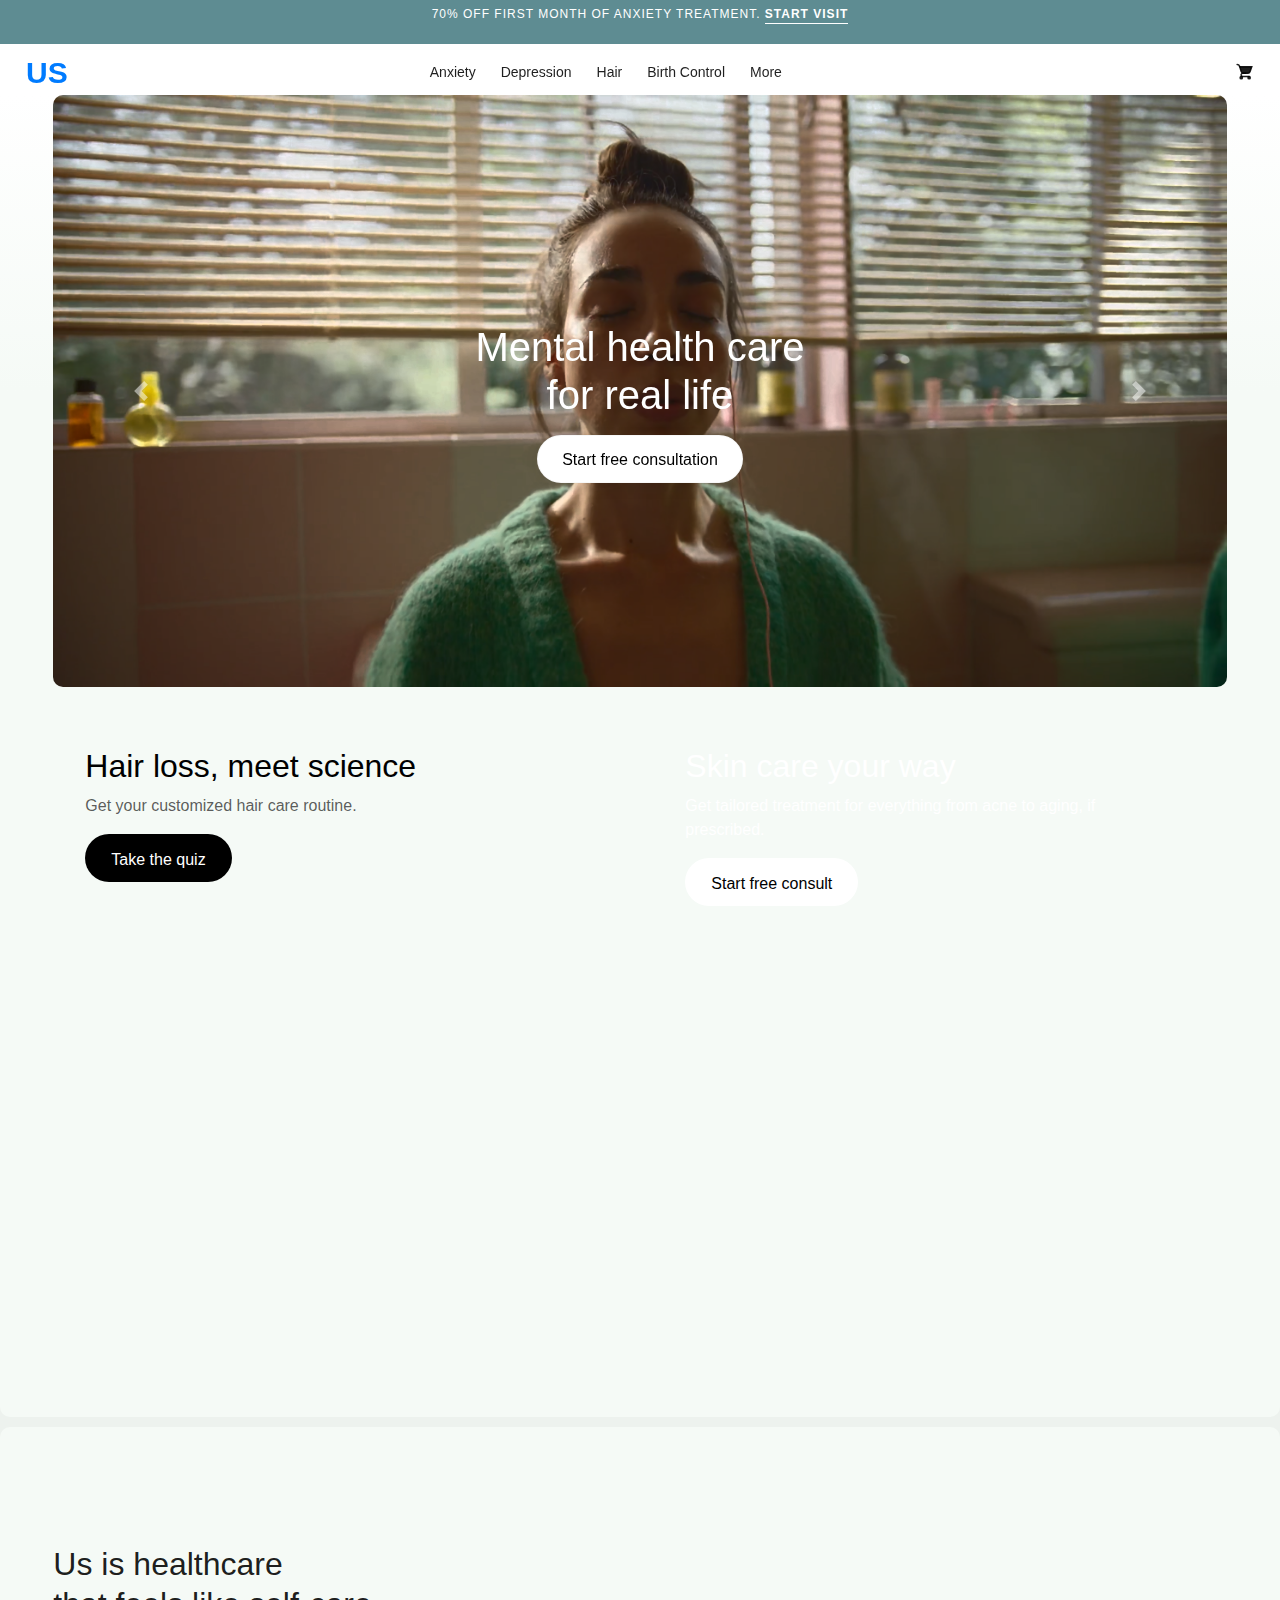
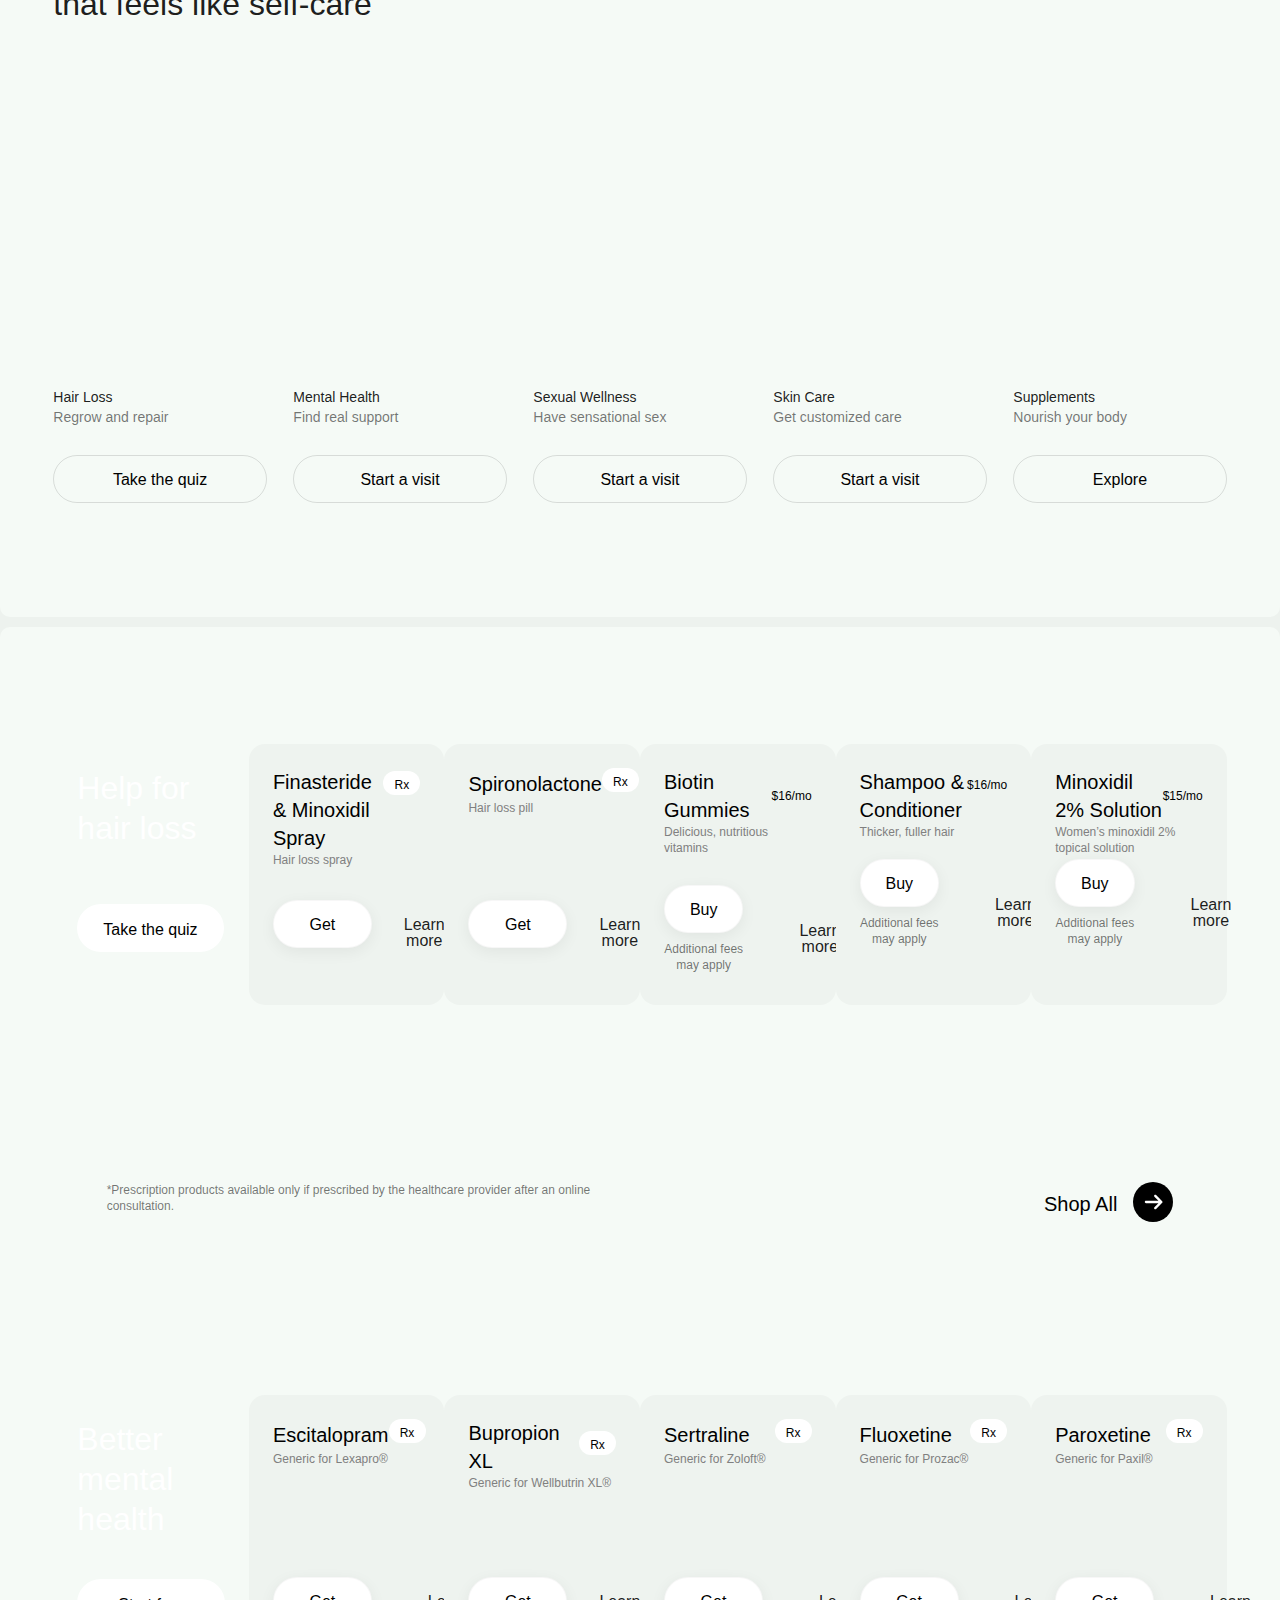
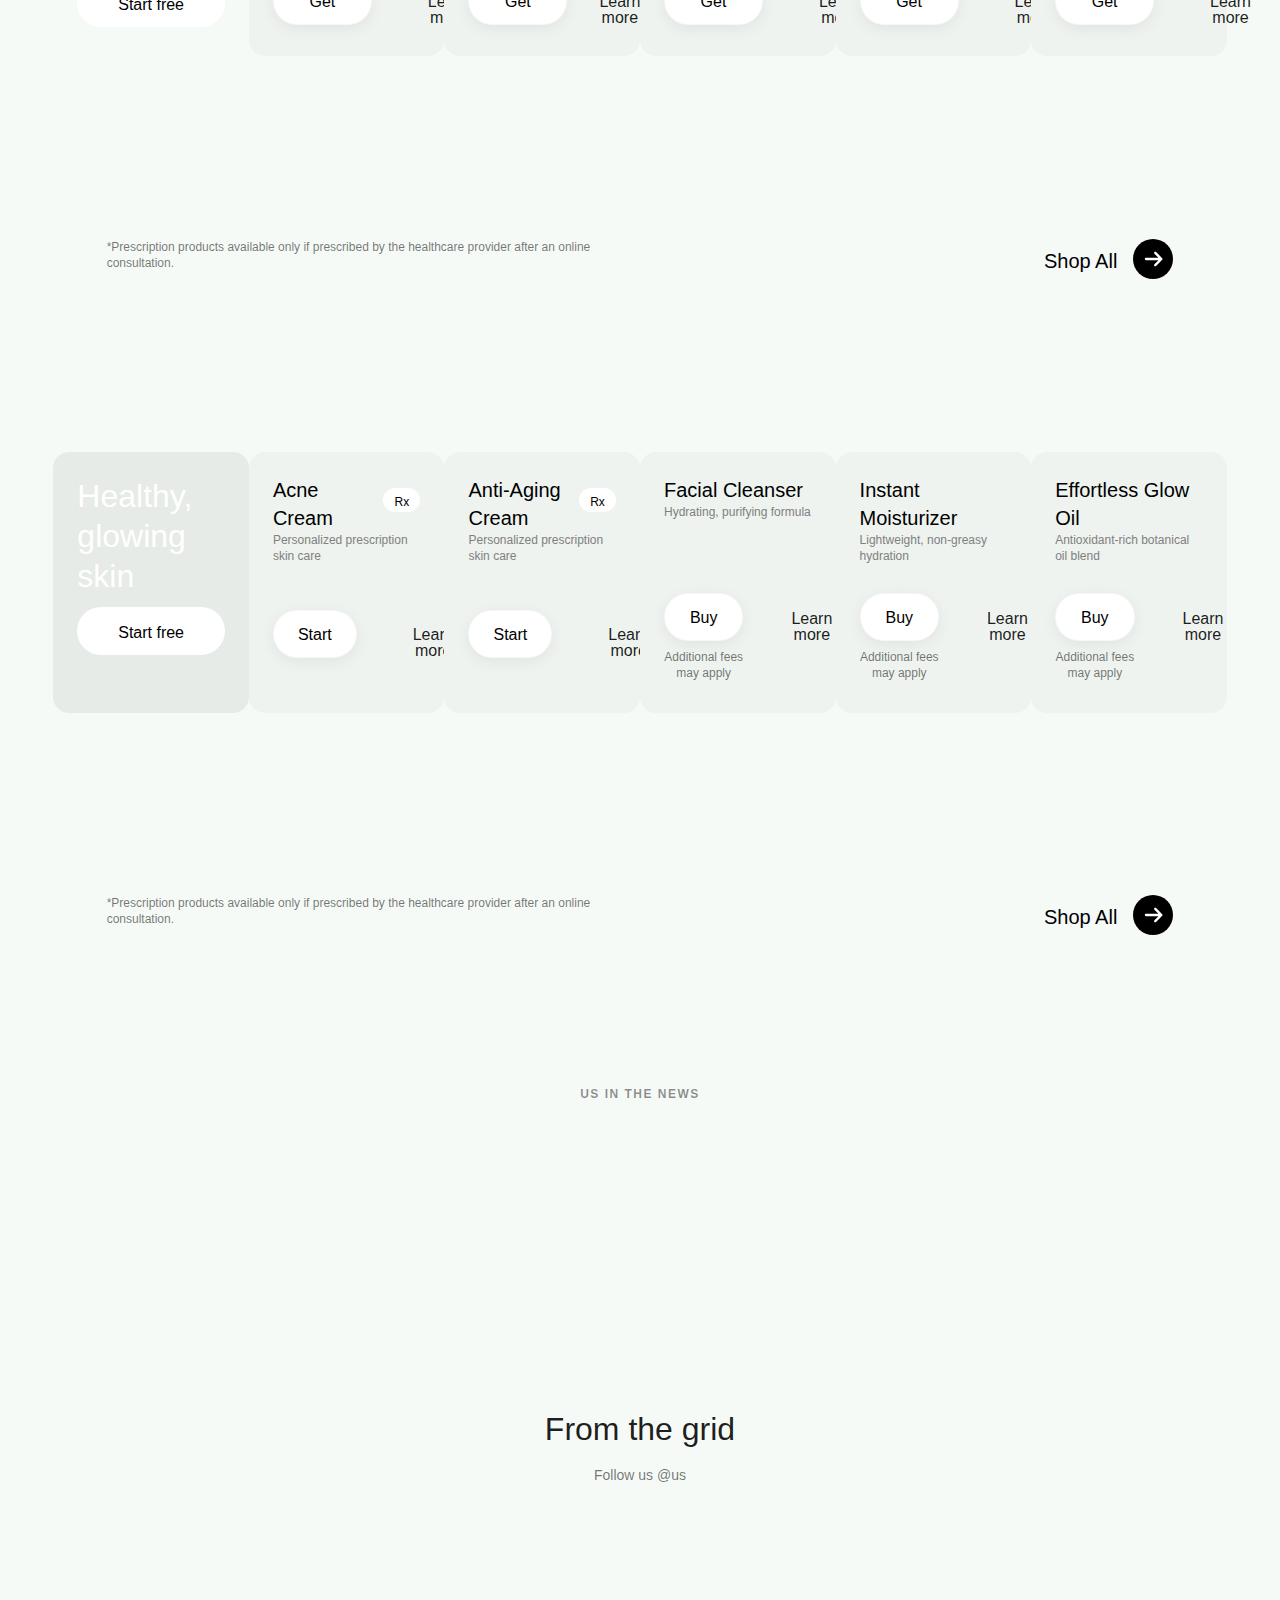
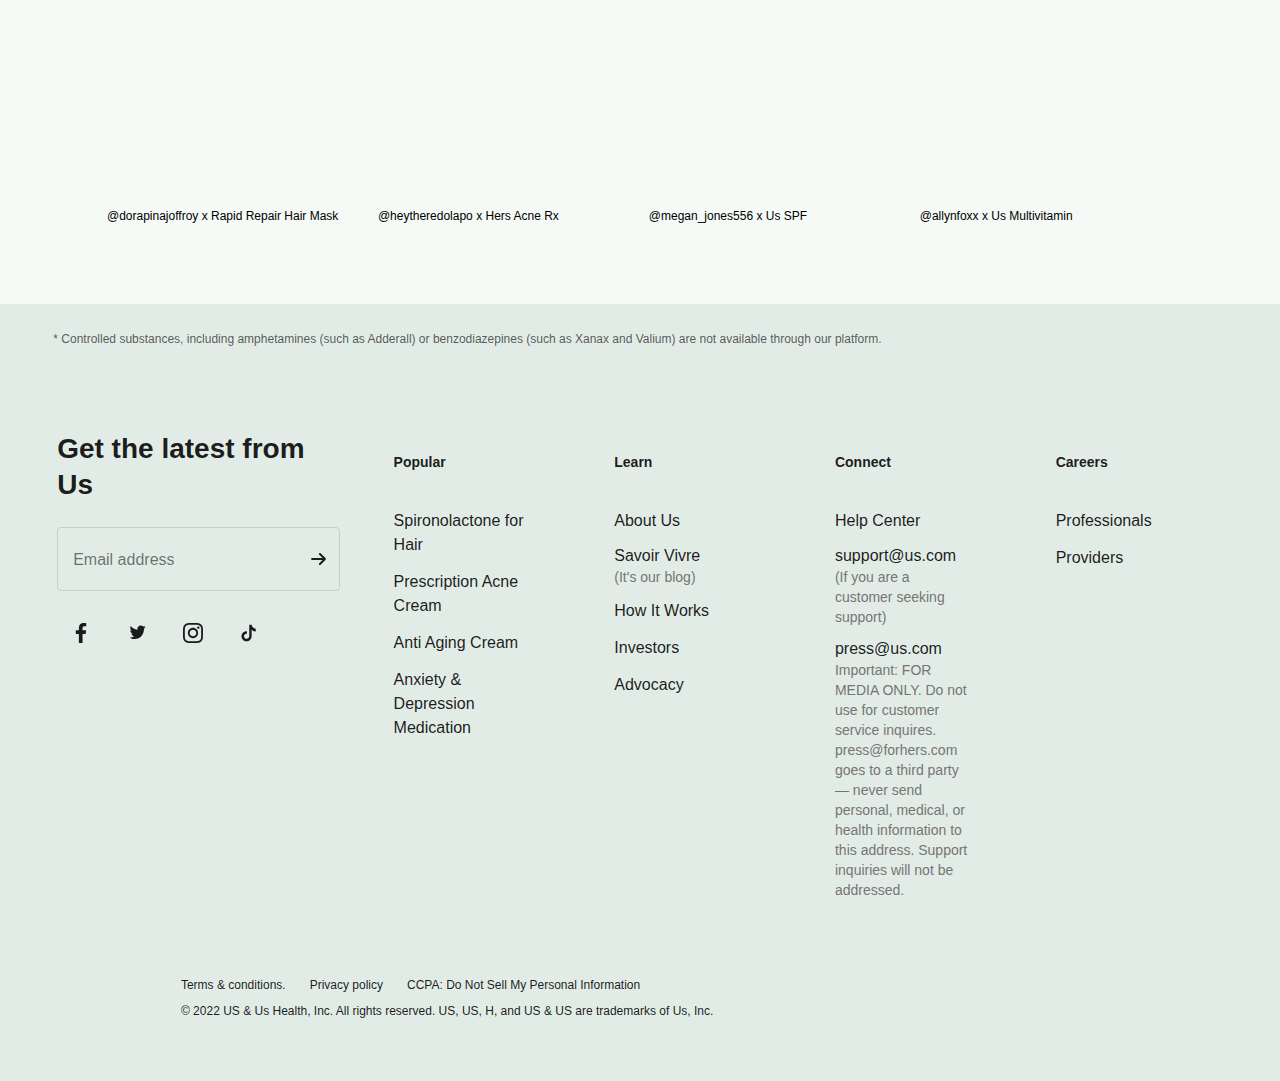
==== commit 78f5ea54: "Separates styles and html" ====
--- a/index.html
+++ b/index.html
@@ -4,385 +4,7 @@
 <head>
     <link rel="alternate" hrefLang="en-us" href="https://www.forhers.com/" />
     <link rel="preload" href="/css/fonts/SofiaProRegular-english.woff2" as="font" crossorigin>
-    <style>
-        @font-face {
-            font-family: SofiaProWeb;
-            font-weight: 300;
-            src: url("/css/fonts/SofiaProLight-latin-extended-additional.woff2") format("woff2"), url("/css/fonts/SofiaProLight-latin-extended-additional.woff") format("woff"), url("/css/fonts/SofiaProLight.otf") format("opentype");
-            font-style: normal;
-            font-display: swap;
-            unicode-range: U+1E00-1EFF;
-        }
-
-        @font-face {
-            font-family: SofiaProWeb;
-            font-weight: 300;
-            src: url("/css/fonts/SofiaProLight-latin-extended-a.woff2") format("woff2"), url("/css/fonts/SofiaProLight-latin-extended-a.woff") format("woff"), url("/css/fonts/SofiaProLight.otf") format("opentype");
-            font-style: normal;
-            font-display: swap;
-            unicode-range: U+0100-0130, U+0132-0151, U+0154-017F;
-        }
-
-        @font-face {
-            font-family: SofiaProWeb;
-            font-weight: 300;
-            src: url("/css/fonts/SofiaProLight-latin-extended-b.woff2") format("woff2"), url("/css/fonts/SofiaProLight-latin-extended-b.woff") format("woff"), url("/css/fonts/SofiaProLight.otf") format("opentype");
-            font-style: normal;
-            font-display: swap;
-            unicode-range: U+0180-024F;
-        }
-
-        @font-face {
-            font-family: SofiaProWeb;
-            font-weight: 300;
-            src: url("/css/fonts/SofiaProLight-rest-latin.woff2") format("woff2"), url("/css/fonts/SofiaProLight-rest-latin.woff") format("woff"), url("/css/fonts/SofiaProLight.otf") format("opentype");
-            font-style: normal;
-            font-display: swap;
-            unicode-range: U+00A1, U+00AA-00AB, U+00AF, U+00B8, U+00BB, U+00BF-00D6, U+00D8-00F6, U+00F8-00FF, U+0131, U+0152-0153, U+02B0-02FF;
-        }
-
-        @font-face {
-            font-family: SofiaProWeb;
-            font-weight: 300;
-            src: url("/css/fonts/SofiaProLight-rest.woff2") format("woff2"), url("/css/fonts/SofiaProLight-rest.woff") format("woff"), url("/css/fonts/SofiaProLight.otf") format("opentype");
-            font-style: normal;
-            font-display: swap;
-            unicode-range: U+0259, U+0300-03C0, U+2070-2073, U+2075-20AB, U+20AD-2121, U+2123-218F, U+21BC-2211, U+2213-2214, U+2216-F8FE, U+FB01-FB02;
-        }
-
-        @font-face {
-            font-family: SofiaProWeb;
-            font-weight: 300;
-            src: url("/css/fonts/SofiaProLight-english.woff2") format("woff2"), url("/css/fonts/SofiaProLight-english.woff") format("woff"), url("/css/fonts/SofiaProLight.otf") format("opentype");
-            font-style: normal;
-            font-display: swap;
-            unicode-range: U+0000-00A0, U+00A2-00A9, U+00AC-00AE, U+00B0-00B7, U+00B9-00BA, U+00BC-00BE, U+00D7, U+00F7, U+2000-206F, U+2074, U+20AC, U+2122, U+2190-21BB, U+2212, U+2215, U+F8FF, U+FEFF, U+FFFD;
-        }
-
-        @font-face {
-            font-family: SofiaProWeb;
-            font-weight: 400;
-            src: url("/css/fonts/SofiaProRegular-latin-extended-additional.woff2") format("woff2"), url("/css/fonts/SofiaProRegular-latin-extended-additional.woff") format("woff"), url("/css/fonts/SofiaProRegular.otf") format("opentype");
-            font-style: normal;
-            font-display: swap;
-            unicode-range: U+1E00-1EFF;
-        }
-
-        @font-face {
-            font-family: SofiaProWeb;
-            font-weight: 400;
-            src: url("/css/fonts/SofiaProRegular-latin-extended-a.woff2") format("woff2"), url("/css/fonts/SofiaProRegular-latin-extended-a.woff") format("woff"), url("/css/fonts/SofiaProRegular.otf") format("opentype");
-            font-style: normal;
-            font-display: swap;
-            unicode-range: U+0100-0130, U+0132-0151, U+0154-017F;
-        }
-
-        @font-face {
-            font-family: SofiaProWeb;
-            font-weight: 400;
-            src: url("/css/fonts/SofiaProRegular-latin-extended-b.woff2") format("woff2"), url("/css/fonts/SofiaProRegular-latin-extended-b.woff") format("woff"), url("/css/fonts/SofiaProRegular.otf") format("opentype");
-            font-style: normal;
-            font-display: swap;
-            unicode-range: U+0180-024F;
-        }
-
-        @font-face {
-            font-family: SofiaProWeb;
-            font-weight: 400;
-            src: url("/css/fonts/SofiaProRegular-rest-latin.woff2") format("woff2"), url("/css/fonts/SofiaProRegular-rest-latin.woff") format("woff"), url("/css/fonts/SofiaProRegular.otf") format("opentype");
-            font-style: normal;
-            font-display: swap;
-            unicode-range: U+00A1, U+00AA-00AB, U+00AF, U+00B8, U+00BB, U+00BF-00D6, U+00D8-00F6, U+00F8-00FF, U+0131, U+0152-0153, U+02B0-02FF;
-        }
-
-        @font-face {
-            font-family: SofiaProWeb;
-            font-weight: 400;
-            src: url("/css/fonts/SofiaProRegular-rest.woff2") format("woff2"), url("/css/fonts/SofiaProRegular-rest.woff") format("woff"), url("/css/fonts/SofiaProRegular.otf") format("opentype");
-            font-style: normal;
-            font-display: swap;
-            unicode-range: U+0259, U+0300-03C0, U+2070-2073, U+2075-20AB, U+20AD-2121, U+2123-218F, U+21BC-2211, U+2213-2214, U+2216-F8FE, U+FB01-FB02;
-        }
-
-        @font-face {
-            font-family: SofiaProWeb;
-            font-weight: 400;
-            src: url("/css/fonts/SofiaProRegular-english.woff2") format("woff2"), url("/css/fonts/SofiaProRegular-english.woff") format("woff"), url("/css/fonts/SofiaProRegular.otf") format("opentype");
-            font-style: normal;
-            font-display: swap;
-            unicode-range: U+0000-00A0, U+00A2-00A9, U+00AC-00AE, U+00B0-00B7, U+00B9-00BA, U+00BC-00BE, U+00D7, U+00F7, U+2000-206F, U+2074, U+20AC, U+2122, U+2190-21BB, U+2212, U+2215, U+F8FF, U+FEFF, U+FFFD;
-        }
-
-        @font-face {
-            font-family: SofiaProWeb;
-            font-weight: 500;
-            src: url("/css/fonts/SofiaProMedium-latin-extended-additional.woff2") format("woff2"), url("/css/fonts/SofiaProMedium-latin-extended-additional.woff") format("woff"), url("/css/fonts/SofiaProMedium.otf") format("opentype");
-            font-style: normal;
-            font-display: swap;
-            unicode-range: U+1E00-1EFF;
-        }
-
-        @font-face {
-            font-family: SofiaProWeb;
-            font-weight: 500;
-            src: url("/css/fonts/SofiaProMedium-latin-extended-a.woff2") format("woff2"), url("/css/fonts/SofiaProMedium-latin-extended-a.woff") format("woff"), url("/css/fonts/SofiaProMedium.otf") format("opentype");
-            font-style: normal;
-            font-display: swap;
-            unicode-range: U+0100-0130, U+0132-0151, U+0154-017F;
-        }
-
-        @font-face {
-            font-family: SofiaProWeb;
-            font-weight: 500;
-            src: url("/css/fonts/SofiaProMedium-latin-extended-b.woff2") format("woff2"), url("/css/fonts/SofiaProMedium-latin-extended-b.woff") format("woff"), url("/css/fonts/SofiaProMedium.otf") format("opentype");
-            font-style: normal;
-            font-display: swap;
-            unicode-range: U+0180-024F;
-        }
-
-        @font-face {
-            font-family: SofiaProWeb;
-            font-weight: 500;
-            src: url("/css/fonts/SofiaProMedium-rest-latin.woff2") format("woff2"), url("/css/fonts/SofiaProMedium-rest-latin.woff") format("woff"), url("/css/fonts/SofiaProMedium.otf") format("opentype");
-            font-style: normal;
-            font-display: swap;
-            unicode-range: U+00A1, U+00AA-00AB, U+00AF, U+00B8, U+00BB, U+00BF-00D6, U+00D8-00F6, U+00F8-00FF, U+0131, U+0152-0153, U+02B0-02FF;
-        }
-
-        @font-face {
-            font-family: SofiaProWeb;
-            font-weight: 500;
-            src: url("/css/fonts/SofiaProMedium-rest.woff2") format("woff2"), url("/css/fonts/SofiaProMedium-rest.woff") format("woff"), url("/css/fonts/SofiaProMedium.otf") format("opentype");
-            font-style: normal;
-            font-display: swap;
-            unicode-range: U+0259, U+0300-03C0, U+2070-2073, U+2075-20AB, U+20AD-2121, U+2123-218F, U+21BC-2211, U+2213-2214, U+2216-F8FE, U+FB01-FB02;
-        }
-
-        @font-face {
-            font-family: SofiaProWeb;
-            font-weight: 500;
-            src: url("/css/fonts/SofiaProMedium-english.woff2") format("woff2"), url("/css/fonts/SofiaProMedium-english.woff") format("woff"), url("/css/fonts/SofiaProMedium.otf") format("opentype");
-            font-style: normal;
-            font-display: swap;
-            unicode-range: U+0000-00A0, U+00A2-00A9, U+00AC-00AE, U+00B0-00B7, U+00B9-00BA, U+00BC-00BE, U+00D7, U+00F7, U+2000-206F, U+2074, U+20AC, U+2122, U+2190-21BB, U+2212, U+2215, U+F8FF, U+FEFF, U+FFFD;
-        }
-
-        @font-face {
-            font-family: SofiaProWeb;
-            font-weight: 600;
-            src: url("/css/fonts/SofiaProSemiBold-latin-extended-additional.woff2") format("woff2"), url("/css/fonts/SofiaProSemiBold-latin-extended-additional.woff") format("woff"), url("/css/fonts/SofiaProSemiBold.otf") format("opentype");
-            font-style: normal;
-            font-display: swap;
-            unicode-range: U+1E00-1EFF;
-        }
-
-        @font-face {
-            font-family: SofiaProWeb;
-            font-weight: 600;
-            src: url("/css/fonts/SofiaProSemiBold-latin-extended-a.woff2") format("woff2"), url("/css/fonts/SofiaProSemiBold-latin-extended-a.woff") format("woff"), url("/css/fonts/SofiaProSemiBold.otf") format("opentype");
-            font-style: normal;
-            font-display: swap;
-            unicode-range: U+0100-0130, U+0132-0151, U+0154-017F;
-        }
-
-        @font-face {
-            font-family: SofiaProWeb;
-            font-weight: 600;
-            src: url("/css/fonts/SofiaProSemiBold-latin-extended-b.woff2") format("woff2"), url("/css/fonts/SofiaProSemiBold-latin-extended-b.woff") format("woff"), url("/css/fonts/SofiaProSemiBold.otf") format("opentype");
-            font-style: normal;
-            font-display: swap;
-            unicode-range: U+0180-024F;
-        }
-
-        @font-face {
-            font-family: SofiaProWeb;
-            font-weight: 600;
-            src: url("/css/fonts/SofiaProSemiBold-rest-latin.woff2") format("woff2"), url("/css/fonts/SofiaProSemiBold-rest-latin.woff") format("woff"), url("/css/fonts/SofiaProSemiBold.otf") format("opentype");
-            font-style: normal;
-            font-display: swap;
-            unicode-range: U+00A1, U+00AA-00AB, U+00AF, U+00B8, U+00BB, U+00BF-00D6, U+00D8-00F6, U+00F8-00FF, U+0131, U+0152-0153, U+02B0-02FF;
-        }
-
-        @font-face {
-            font-family: SofiaProWeb;
-            font-weight: 600;
-            src: url("/css/fonts/SofiaProSemiBold-rest.woff2") format("woff2"), url("/css/fonts/SofiaProSemiBold-rest.woff") format("woff"), url("/css/fonts/SofiaProSemiBold.otf") format("opentype");
-            font-style: normal;
-            font-display: swap;
-            unicode-range: U+0259, U+0300-03C0, U+2070-2073, U+2075-20AB, U+20AD-2121, U+2123-218F, U+21BC-2211, U+2213-2214, U+2216-F8FE, U+FB01-FB02;
-        }
-
-        @font-face {
-            font-family: SofiaProWeb;
-            font-weight: 600;
-            src: url("/css/fonts/SofiaProSemiBold-english.woff2") format("woff2"), url("/css/fonts/SofiaProSemiBold-english.woff") format("woff"), url("/css/fonts/SofiaProSemiBold.otf") format("opentype");
-            font-style: normal;
-            font-display: swap;
-            unicode-range: U+0000-00A0, U+00A2-00A9, U+00AC-00AE, U+00B0-00B7, U+00B9-00BA, U+00BC-00BE, U+00D7, U+00F7, U+2000-206F, U+2074, U+20AC, U+2122, U+2190-21BB, U+2212, U+2215, U+F8FF, U+FEFF, U+FFFD;
-        }
-
-        @font-face {
-            font-family: SofiaProWeb;
-            font-weight: 700;
-            src: url("/css/fonts/SofiaProBold-latin-extended-additional.woff2") format("woff2"), url("/css/fonts/SofiaProBold-latin-extended-additional.woff") format("woff"), url("/css/fonts/SofiaProBold.otf") format("opentype");
-            font-style: normal;
-            font-display: swap;
-            unicode-range: U+1E00-1EFF;
-        }
-
-        @font-face {
-            font-family: SofiaProWeb;
-            font-weight: 700;
-            src: url("/css/fonts/SofiaProBold-latin-extended-a.woff2") format("woff2"), url("/css/fonts/SofiaProBold-latin-extended-a.woff") format("woff"), url("/css/fonts/SofiaProBold.otf") format("opentype");
-            font-style: normal;
-            font-display: swap;
-            unicode-range: U+0100-0130, U+0132-0151, U+0154-017F;
-        }
-
-        @font-face {
-            font-family: SofiaProWeb;
-            font-weight: 700;
-            src: url("/css/fonts/SofiaProBold-latin-extended-b.woff2") format("woff2"), url("/css/fonts/SofiaProBold-latin-extended-b.woff") format("woff"), url("/css/fonts/SofiaProBold.otf") format("opentype");
-            font-style: normal;
-            font-display: swap;
-            unicode-range: U+0180-024F;
-        }
-
-        @font-face {
-            font-family: SofiaProWeb;
-            font-weight: 700;
-            src: url("/css/fonts/SofiaProBold-rest-latin.woff2") format("woff2"), url("/css/fonts/SofiaProBold-rest-latin.woff") format("woff"), url("/css/fonts/SofiaProBold.otf") format("opentype");
-            font-style: normal;
-            font-display: swap;
-            unicode-range: U+00A1, U+00AA-00AB, U+00AF, U+00B8, U+00BB, U+00BF-00D6, U+00D8-00F6, U+00F8-00FF, U+0131, U+0152-0153, U+02B0-02FF;
-        }
-
-        @font-face {
-            font-family: SofiaProWeb;
-            font-weight: 700;
-            src: url("/css/fonts/SofiaProBold-rest.woff2") format("woff2"), url("/css/fonts/SofiaProBold-rest.woff") format("woff"), url("/css/fonts/SofiaProBold.otf") format("opentype");
-            font-style: normal;
-            font-display: swap;
-            unicode-range: U+0259, U+0300-03C0, U+2070-2073, U+2075-20AB, U+20AD-2121, U+2123-218F, U+21BC-2211, U+2213-2214, U+2216-F8FE, U+FB01-FB02;
-        }
-
-        @font-face {
-            font-family: SofiaProWeb;
-            font-weight: 700;
-            src: url("/css/fonts/SofiaProBold-english.woff2") format("woff2"), url("/css/fonts/SofiaProBold-english.woff") format("woff"), url("/css/fonts/SofiaProBold.otf") format("opentype");
-            font-style: normal;
-            font-display: swap;
-            unicode-range: U+0000-00A0, U+00A2-00A9, U+00AC-00AE, U+00B0-00B7, U+00B9-00BA, U+00BC-00BE, U+00D7, U+00F7, U+2000-206F, U+2074, U+20AC, U+2122, U+2190-21BB, U+2212, U+2215, U+F8FF, U+FEFF, U+FFFD;
-        }
-
-        @font-face {
-            font-family: IvarSoft;
-            font-weight: 400;
-            src: url("/css/fonts/IvarSoftRegular-latin-extended-additional.woff2") format("woff2"), url("/css/fonts/IvarSoftRegular-latin-extended-additional.woff") format("woff"), url("/css/fonts/IvarSoftRegular.otf") format("opentype");
-            font-style: normal;
-            font-display: swap;
-            unicode-range: U+1E00-1EFF;
-        }
-
-        @font-face {
-            font-family: IvarSoft;
-            font-weight: 400;
-            src: url("/css/fonts/IvarSoftRegular-latin-extended-a.woff2") format("woff2"), url("/css/fonts/IvarSoftRegular-latin-extended-a.woff") format("woff"), url("/css/fonts/IvarSoftRegular.otf") format("opentype");
-            font-style: normal;
-            font-display: swap;
-            unicode-range: U+0100-0130, U+0132-0151, U+0154-017F;
-        }
-
-        @font-face {
-            font-family: IvarSoft;
-            font-weight: 400;
-            src: url("/css/fonts/IvarSoftRegular-latin-extended-b.woff2") format("woff2"), url("/css/fonts/IvarSoftRegular-latin-extended-b.woff") format("woff"), url("/css/fonts/IvarSoftRegular.otf") format("opentype");
-            font-style: normal;
-            font-display: swap;
-            unicode-range: U+0180-024F;
-        }
-
-        @font-face {
-            font-family: IvarSoft;
-            font-weight: 400;
-            src: url("/css/fonts/IvarSoftRegular-rest-latin.woff2") format("woff2"), url("/css/fonts/IvarSoftRegular-rest-latin.woff") format("woff"), url("/css/fonts/IvarSoftRegular.otf") format("opentype");
-            font-style: normal;
-            font-display: swap;
-            unicode-range: U+00A1, U+00AA-00AB, U+00AF, U+00B8, U+00BB, U+00BF-00D6, U+00D8-00F6, U+00F8-00FF, U+0131, U+0152-0153, U+02B0-02FF;
-        }
-
-        @font-face {
-            font-family: IvarSoft;
-            font-weight: 400;
-            src: url("/css/fonts/IvarSoftRegular-rest.woff2") format("woff2"), url("/css/fonts/IvarSoftRegular-rest.woff") format("woff"), url("/css/fonts/IvarSoftRegular.otf") format("opentype");
-            font-style: normal;
-            font-display: swap;
-            unicode-range: U+0259, U+0300-03C0, U+2070-2073, U+2075-20AB, U+20AD-2121, U+2123-218F, U+21BC-2211, U+2213-2214, U+2216-F8FE, U+FB01-FB02;
-        }
-
-        @font-face {
-            font-family: IvarSoft;
-            font-weight: 400;
-            src: url("/css/fonts/IvarSoftRegular-english.woff2") format("woff2"), url("/css/fonts/IvarSoftRegular-english.woff") format("woff"), url("/css/fonts/IvarSoftRegular.otf") format("opentype");
-            font-style: normal;
-            font-display: swap;
-            unicode-range: U+0000-00A0, U+00A2-00A9, U+00AC-00AE, U+00B0-00B7, U+00B9-00BA, U+00BC-00BE, U+00D7, U+00F7, U+2000-206F, U+2074, U+20AC, U+2122, U+2190-21BB, U+2212, U+2215, U+F8FF, U+FEFF, U+FFFD;
-        }
-
-        @font-face {
-            font-family: IvarSoft;
-            font-weight: 400;
-            src: url("/css/fonts/IvarSoftItalic-latin-extended-additional.woff2") format("woff2"), url("/css/fonts/IvarSoftItalic-latin-extended-additional.woff") format("woff"), url("/css/fonts/IvarSoftItalic.otf") format("opentype");
-            font-style: italic;
-            font-display: swap;
-            unicode-range: U+1E00-1EFF;
-        }
-
-        @font-face {
-            font-family: IvarSoft;
-            font-weight: 400;
-            src: url("/css/fonts/IvarSoftItalic-latin-extended-a.woff2") format("woff2"), url("/css/fonts/IvarSoftItalic-latin-extended-a.woff") format("woff"), url("/css/fonts/IvarSoftItalic.otf") format("opentype");
-            font-style: italic;
-            font-display: swap;
-            unicode-range: U+0100-0130, U+0132-0151, U+0154-017F;
-        }
-
-        @font-face {
-            font-family: IvarSoft;
-            font-weight: 400;
-            src: url("/css/fonts/IvarSoftItalic-latin-extended-b.woff2") format("woff2"), url("/css/fonts/IvarSoftItalic-latin-extended-b.woff") format("woff"), url("/css/fonts/IvarSoftItalic.otf") format("opentype");
-            font-style: italic;
-            font-display: swap;
-            unicode-range: U+0180-024F;
-        }
-
-        @font-face {
-            font-family: IvarSoft;
-            font-weight: 400;
-            src: url("/css/fonts/IvarSoftItalic-rest-latin.woff2") format("woff2"), url("/css/fonts/IvarSoftItalic-rest-latin.woff") format("woff"), url("/css/fonts/IvarSoftItalic.otf") format("opentype");
-            font-style: italic;
-            font-display: swap;
-            unicode-range: U+00A1, U+00AA-00AB, U+00AF, U+00B8, U+00BB, U+00BF-00D6, U+00D8-00F6, U+00F8-00FF, U+0131, U+0152-0153, U+02B0-02FF;
-        }
-
-        @font-face {
-            font-family: IvarSoft;
-            font-weight: 400;
-            src: url("/css/fonts/IvarSoftItalic-rest.woff2") format("woff2"), url("/css/fonts/IvarSoftItalic-rest.woff") format("woff"), url("/css/fonts/IvarSoftItalic.otf") format("opentype");
-            font-style: italic;
-            font-display: swap;
-            unicode-range: U+0259, U+0300-03C0, U+2070-2073, U+2075-20AB, U+20AD-2121, U+2123-218F, U+21BC-2211, U+2213-2214, U+2216-F8FE, U+FB01-FB02;
-        }
-
-        @font-face {
-            font-family: IvarSoft;
-            font-weight: 400;
-            src: url("/css/fonts/IvarSoftItalic-english.woff2") format("woff2"), url("/css/fonts/IvarSoftItalic-english.woff") format("woff"), url("/css/fonts/IvarSoftItalic.otf") format("opentype");
-            font-style: italic;
-            font-display: swap;
-            unicode-range: U+0000-00A0, U+00A2-00A9, U+00AC-00AE, U+00B0-00B7, U+00B9-00BA, U+00BC-00BE, U+00D7, U+00F7, U+2000-206F, U+2074, U+20AC, U+2122, U+2190-21BB, U+2212, U+2215, U+F8FF, U+FEFF, U+FFFD;
-        }
-    </style>
+    <link rel="stylesheet" href="css/index.css">
     <script>!function (e) { e.metrics = [], e.logs = [], e.__now = function () { if ("performance" in window && performance.now) return performance.now() }, e.__mark = function (n) { "performance" in window && performance.mark && performance.mark("sx:" + n) }, e.__measure = function (n, e, t) { "performance" in window && performance.measure && performance.measure("sx:" + n, "sx:" + e, "sx:" + t) }; var t = e.history.pushState; e.history.onpushstate = function (n) { e.$HAS_REGISTERED_NAVIGATION_CHANGE = !0, e.history.onpushstate = void 0 }, e.history.pushState = function (n) { return "function" == typeof e.history.onpushstate && e.history.onpushstate({ state: n }), t.apply(e.history, arguments) } }(window), function (n) { n.__trackTiming = function (n, e, t, i) { t = { type: "log" === n ? "log" : "histogram", key: e, value: t }; null != i && (t.tags = i), t = t, window.metrics.push(t) } }(window), function (n) { function e() { n.__trackAbandonsTeardown(), __trackTiming("mark", "sx:abandon", Math.round(__now())) } document.addEventListener("visibilitychange", e); var t = document.removeEventListener; n.__trackAbandonsTeardown = function () { t.call(document, "visibilitychange", e) } }(window), function (i) { try { var n, e; "PerformanceObserver" in window && (i.maxPotentialFirstInputDelay = 0, c = addEventListener, u = removeEventListener, p = [], d = { passive: !0, capture: !0 }, l = new Date, w = "pointerup", y = "pointercancel", a(c), self.perfMetrics = self.perfMetrics || {}, self.perfMetrics.onFirstInputDelay = function (n) { p.push(n), t() }, perfMetrics.onFirstInputDelay(function (n, e) { __trackTiming("measure", "sx:first_input_delay:duration", Math.round(n)), __trackTiming("measure", "sx:max_potential_first_input_delay:duration", Math.round(i.maxPotentialFirstInputDelay || n)) }), i.lastVisibilityChange = 0, document.addEventListener("visibilitychange", function () { i.lastVisibilityChange = performance.now() }), n = [], "PerformanceMeasure" in window && n.push("measure"), "PerformancePaintTiming" in window && n.push("paint"), "PerformanceLongTaskTiming" in window && n.push("longtask"), n.length && (e = new PerformanceObserver(function (n) { n.getEntries().forEach(function (n) { var e; "longtask" === n.entryType && n.duration > i.maxPotentialFirstInputDelay && (i.maxPotentialFirstInputDelay = n.duration), "paint" === n.entryType && (e = n.startTime), "mark" === n.entryType && 0 === n.name.indexOf("sx") && (e = n.startTime), "measure" === n.entryType && 0 === n.name.indexOf("sx") && (e = n.duration); var t = n.startTime < i.lastVisibilityChange || document.hidden; void 0 === e || t || i.__trackTiming(n.entryType, n.name, Math.round(e), null) }) }), n.map(function (n) { e.observe({ type: n }) }))) } catch (n) { i.__trackTiming("mark", "sx:performance_observer:exception", Math.round(__now())) } function s(n, e) { o || (o = e, m = n, f = new Date, a(u), t()) } function t() { 0 <= m && m < f - l && (p.forEach(function (n) { n(m, o) }), p = []) } function r(n) { var e, t, i; function r() { s(t, i), o() } function a() { o() } function o() { u(w, r, d), u(y, a, d) } n.cancelable && (e = (1e12 < n.timeStamp ? new Date : performance.now()) - n.timeStamp, "pointerdown" == n.type ? (t = e, i = n, c(w, r, d), c(y, a, d)) : s(e, n)) } function a(e) { ["click", "mousedown", "keydown", "touchstart", "pointerdown"].forEach(function (n) { e(n, r, d) }) } var c, u, o, m, f, p, d, l, w, y }(window); </script>
     <script>!function (e) { var a = "4g", c = !1; e.addEventListener("load", function () { void 0 !== e.navigator && "connection" in e.navigator && "effectiveType" in e.navigator.connection ? a = navigator.connection.effectiveType : void 0 !== e.performance && function () { var e = performance.getEntriesByType && performance.getEntriesByType("resource"); if (void 0 === e || e.length <= 0) a = "not-detectable"; else { for (var n, t = [], i = !1, r = 0; r < e.length; r++) { var o = e[r]; if (void 0 === o.transferSize) { i = !0; break } 0 < o.transferSize && (o = o.transferSize / ((o.responseEnd - o.fetchStart) / 1e3), t.push(o)) } i ? (n = performance.timing.responseEnd - performance.timing.responseStart) < 100 && (a = n < 50 ? "2g" : "3g") : (t.reduce(function (e, n) { return e + n }, 0), t.length, 100 < n && (a = "2g")), c = !i, estimatedTiming = !0 } }(), e.$EFFECTIVE_CONNECTION_TYPE = a + "", e.metrics.push({ type: "increment", key: "sx:connection_type", tags: { value: a, estimate_timing: !1, uses_timing_api: c } }) }) }(window);</script>
     <script>
@@ -467,10091 +89,6 @@
     <link data-rh="true" rel="canonical" href="https://www.forhers.com/" />
 
     <meta name="google-site-verification" content="UCcMymWgjldpRad-YyYhERb_fjl1HHL6L3OgAx8coJo" />
-    <style data-styled="true" data-styled-version="5.2.0">
-        .eBseXP {
-            display: none;
-            margin-top: 5.2rem;
-        }
-
-        /*!sc*/
-        .fLEaUF {
-            border-radius: 16px;
-        }
-
-        /*!sc*/
-        .eJReCx {
-            -webkit-align-items: center;
-            -webkit-box-align: center;
-            -ms-flex-align: center;
-            align-items: center;
-            -webkit-box-pack: center;
-            -webkit-justify-content: center;
-            -ms-flex-pack: center;
-            justify-content: center;
-            position: absolute;
-            text-align: center;
-            width: 100%;
-        }
-
-        /*!sc*/
-        .eQUBoa {
-            display: none, block;
-            padding: 0.2rem, 0.5rem, 1rem;
-        }
-
-        /*!sc*/
-        .dJedTE {
-            margin-top: 1rem;
-        }
-
-        /*!sc*/
-        .iQOAuX {
-            display: none;
-            padding: 0.2rem, 0.5rem, 1rem;
-        }
-
-        /*!sc*/
-        .gGzDcl {
-            background-color: rgba(0, 0, 0, 0.03);
-            display: -webkit-box;
-            display: -webkit-flex;
-            display: -ms-flexbox;
-            display: flex;
-            -webkit-flex-direction: column;
-            -ms-flex-direction: column;
-            flex-direction: column;
-            height: 30px;
-            -webkit-box-pack: justify;
-            -webkit-justify-content: space-between;
-            -ms-flex-pack: justify;
-            justify-content: space-between;
-            margin-bottom: 4.1667vw;
-            width: 100%;
-        }
-
-        /*!sc*/
-        .dqrnUn {
-            border-radius: 14px;
-        }
-
-        /*!sc*/
-        .cCxMgM {
-            display: none, block;
-        }
-
-        /*!sc*/
-        .gsUXfQ {
-            display: block, none;
-        }
-
-        /*!sc*/
-        .izAZEl {
-            margin-top: 20px;
-        }
-
-        /*!sc*/
-        .clOHAO {
-            bottom: 0, 1.8rem;
-            position: absolute;
-            width: 100%, fit-content;
-        }
-
-        /*!sc*/
-        .cWCbGa {
-            display: -webkit-box;
-            display: -webkit-flex;
-            display: -ms-flexbox;
-            display: flex;
-            -webkit-flex-direction: row;
-            -ms-flex-direction: row;
-            flex-direction: row;
-            -webkit-box-pack: justify;
-            -webkit-justify-content: space-between;
-            -ms-flex-pack: justify;
-            justify-content: space-between;
-        }
-
-        /*!sc*/
-        .kUJxtR {
-            background-color: #FFF;
-            margin-bottom: 1rem;
-            padding-left: 0.7rem;
-            padding-right: 0.7rem;
-        }
-
-        /*!sc*/
-        .ftMMlP {
-            margin-top: -0.5rem;
-        }
-
-        /*!sc*/
-        .inspqJ {
-            -webkit-align-items: center;
-            -webkit-box-align: center;
-            -ms-flex-align: center;
-            align-items: center;
-            bottom: 0, 1.62rem;
-            display: -webkit-box;
-            display: -webkit-flex;
-            display: -ms-flexbox;
-            display: flex;
-            -webkit-flex-direction: row;
-            -ms-flex-direction: row;
-            flex-direction: row;
-            position: absolute;
-            padding: 0.125rem;
-            width: 100%;
-        }
-
-        /*!sc*/
-        .jyZrvG {
-            -webkit-align-items: center;
-            -webkit-box-align: center;
-            -ms-flex-align: center;
-            align-items: center;
-            bottom: 0;
-            display: -webkit-box;
-            display: -webkit-flex;
-            display: -ms-flexbox;
-            display: flex;
-            -webkit-flex-direction: row;
-            -ms-flex-direction: row;
-            flex-direction: row;
-            position: absolute;
-            padding: 0.125rem;
-            width: 100%;
-        }
-
-        /*!sc*/
-        .bYGtqW {
-            margin-left: 16px;
-        }
-
-        /*!sc*/
-        .DsSth {
-            height: 1.7rem, 3rem;
-        }
-
-        /*!sc*/
-        .cmHiTd {
-            height: 4rem, 8rem;
-            width: 100%;
-        }
-
-        /*!sc*/
-        .lksIqB {
-            bottom: 0;
-            position: absolute;
-            width: 100%, fit-content;
-        }
-
-        /*!sc*/
-        .bbZhbE {
-            -webkit-align-items: center;
-            -webkit-box-align: center;
-            -ms-flex-align: center;
-            align-items: center;
-            bottom: 0, 1.5rem;
-            display: -webkit-box;
-            display: -webkit-flex;
-            display: -ms-flexbox;
-            display: flex;
-            -webkit-flex-direction: row;
-            -ms-flex-direction: row;
-            flex-direction: row;
-            position: absolute;
-            padding: 0.125rem;
-            width: 100%;
-        }
-
-        /*!sc*/
-        .cSyPQH {
-            bottom: 0;
-            display: -webkit-box;
-            display: -webkit-flex;
-            display: -ms-flexbox;
-            display: flex;
-            -webkit-flex-direction: row;
-            -ms-flex-direction: row;
-            flex-direction: row;
-            position: absolute;
-            padding: 0.125rem;
-            width: 110%;
-        }
-
-        /*!sc*/
-        .jbZkke {
-            margin-bottom: 0.5rem;
-        }
-
-        /*!sc*/
-        .fBwYKS {
-            -webkit-align-items: center;
-            -webkit-box-align: center;
-            -ms-flex-align: center;
-            align-items: center;
-            display: -webkit-box;
-            display: -webkit-flex;
-            display: -ms-flexbox;
-            display: flex;
-            -webkit-flex-direction: row;
-            -ms-flex-direction: row;
-            flex-direction: row;
-            -webkit-box-pack: justify;
-            -webkit-justify-content: space-between;
-            -ms-flex-pack: justify;
-            justify-content: space-between;
-        }
-
-        /*!sc*/
-        .jmBdRV {
-            display: none, block;
-            width: 8.5vw;
-        }
-
-        /*!sc*/
-        .djjxMl {
-            width: 16vw, 5vw;
-        }
-
-        /*!sc*/
-        .bxWAgQ {
-            display: none, block;
-            width: 3.25vw;
-        }
-
-        /*!sc*/
-        .YxSLt {
-            width: 23vw, 7vw;
-        }
-
-        /*!sc*/
-        .chKkCc {
-            width: 27vw, 8.55vw;
-        }
-
-        /*!sc*/
-        .fhXYDG {
-            -webkit-align-items: center;
-            -webkit-box-align: center;
-            -ms-flex-align: center;
-            align-items: center;
-            display: -webkit-box;
-            display: -webkit-flex;
-            display: -ms-flexbox;
-            display: flex;
-            padding-top: 1rem;
-            padding-bottom: 1rem;
-        }
-
-        /*!sc*/
-        .hrqkle {
-            -webkit-align-items: center;
-            -webkit-box-align: center;
-            -ms-flex-align: center;
-            align-items: center;
-            display: -webkit-box;
-            display: -webkit-flex;
-            display: -ms-flexbox;
-            display: flex;
-        }
-
-        /*!sc*/
-        .bzZaHM {
-            margin-right: 2rem;
-        }
-
-        /*!sc*/
-        data-styled.g1[id="blockstyle__Block-sc-1mmoh3s-0"] {
-            content: "sKmUi,eBseXP,fLEaUF,eJReCx,eQUBoa,dJedTE,iQOAuX,gGzDcl,dqrnUn,cCxMgM,gsUXfQ,izAZEl,clOHAO,cWCbGa,kUJxtR,ftMMlP,inspqJ,jyZrvG,bYGtqW,DsSth,cmHiTd,lksIqB,bbZhbE,cSyPQH,jbZkke,fBwYKS,jmBdRV,djjxMl,bxWAgQ,YxSLt,chKkCc,fhXYDG,hrqkle,bzZaHM,"
-        }
-
-        /*!sc*/
-        .dbuAna {
-            padding-top: calc(2.75rem + 0rem);
-        }
-
-        /*!sc*/
-        data-styled.g2[id="layoutstyle__Content-sc-n13hhk-0"] {
-            content: "dbuAna,"
-        }
-
-        /*!sc*/
-        .kRavYV {
-            font-size: 2rem;
-            line-height: 1.25;
-            margin-bottom: 0.5rem;
-            font-weight: 700;
-            margin-top: 0;
-            color: #FFF;
-            cursor: default;
-        }
-
-        /*!sc*/
-        @media (min-width:1024px) {
-            .kRavYV {
-                font-size: 2.5rem;
-            }
-        }
-
-        /*!sc*/
-        @media (min-width:1440px) {
-            .kRavYV {
-                font-size: 3.75rem;
-            }
-        }
-
-        /*!sc*/
-        @media (min-width:1024px) {
-            .kRavYV {
-                line-height: 1.2;
-            }
-        }
-
-        /*!sc*/
-        @media (min-width:1440px) {
-            .kRavYV {
-                line-height: 1.1333333333333333;
-            }
-        }
-
-        /*!sc*/
-        @media (min-width:1024px) {
-            .kRavYV {
-                margin-bottom: 1rem;
-            }
-        }
-
-        /*!sc*/
-        @media (min-width:1440px) {
-            .kRavYV {
-                margin-bottom: 1.5rem;
-            }
-        }
-
-        /*!sc*/
-        a .heading-twostyle__HeadingTwo-sc-l3lnq4-0,
-        .clickable .kRavYV {
-            cursor: pointer;
-        }
-
-        /*!sc*/
-        data-styled.g6[id="heading-twostyle__HeadingTwo-sc-l3lnq4-0"] {
-            content: "kRavYV,"
-        }
-
-        /*!sc*/
-        .TVtGh {
-            font-weight: 500;
-        }
-
-        /*!sc*/
-        data-styled.g8[id="heading-twostyle__HeadingTwoMed-sc-l3lnq4-2"] {
-            content: "TVtGh,"
-        }
-
-        /*!sc*/
-        .gTCFUM {
-            font-size: 1.75rem;
-            line-height: 1.2857142857142858;
-            margin-bottom: 0.5rem;
-            font-weight: 700;
-            margin-top: 0;
-            color: #000;
-            cursor: default;
-        }
-
-        /*!sc*/
-        @media (min-width:1024px) {
-            .gTCFUM {
-                font-size: 2rem;
-            }
-        }
-
-        /*!sc*/
-        @media (min-width:1440px) {
-            .gTCFUM {
-                font-size: 2.5rem;
-            }
-        }
-
-        /*!sc*/
-        @media (min-width:1024px) {
-            .gTCFUM {
-                line-height: 1.25;
-            }
-        }
-
-        /*!sc*/
-        @media (min-width:1440px) {
-            .gTCFUM {
-                line-height: 1.2;
-            }
-        }
-
-        /*!sc*/
-        @media (min-width:1024px) {
-            .gTCFUM {
-                margin-bottom: 1rem;
-            }
-        }
-
-        /*!sc*/
-        @media (min-width:1440px) {
-            .gTCFUM {
-                margin-bottom: 1rem;
-            }
-        }
-
-        /*!sc*/
-        a .heading-threestyle__HeadingThree-sc-1ru6usa-0,
-        .clickable .gTCFUM {
-            cursor: pointer;
-        }
-
-        /*!sc*/
-        .ePckDA {
-            font-size: 1.75rem;
-            line-height: 1.2857142857142858;
-            margin-bottom: 0.5rem;
-            font-weight: 700;
-            margin-top: 0;
-            color: #FFFFFF;
-            cursor: default;
-        }
-
-        /*!sc*/
-        @media (min-width:1024px) {
-            .ePckDA {
-                font-size: 2rem;
-            }
-        }
-
-        /*!sc*/
-        @media (min-width:1440px) {
-            .ePckDA {
-                font-size: 2.5rem;
-            }
-        }
-
-        /*!sc*/
-        @media (min-width:1024px) {
-            .ePckDA {
-                line-height: 1.25;
-            }
-        }
-
-        /*!sc*/
-        @media (min-width:1440px) {
-            .ePckDA {
-                line-height: 1.2;
-            }
-        }
-
-        /*!sc*/
-        @media (min-width:1024px) {
-            .ePckDA {
-                margin-bottom: 1rem;
-            }
-        }
-
-        /*!sc*/
-        @media (min-width:1440px) {
-            .ePckDA {
-                margin-bottom: 1rem;
-            }
-        }
-
-        /*!sc*/
-        a .heading-threestyle__HeadingThree-sc-1ru6usa-0,
-        .clickable .ePckDA {
-            cursor: pointer;
-        }
-
-        /*!sc*/
-        .jWxJBr {
-            font-size: 1.75rem;
-            line-height: 1.2857142857142858;
-            margin-bottom: 0.5rem;
-            font-weight: 700;
-            margin-top: 0;
-            cursor: default;
-        }
-
-        /*!sc*/
-        @media (min-width:1024px) {
-            .jWxJBr {
-                font-size: 2rem;
-            }
-        }
-
-        /*!sc*/
-        @media (min-width:1440px) {
-            .jWxJBr {
-                font-size: 2.5rem;
-            }
-        }
-
-        /*!sc*/
-        @media (min-width:1024px) {
-            .jWxJBr {
-                line-height: 1.25;
-            }
-        }
-
-        /*!sc*/
-        @media (min-width:1440px) {
-            .jWxJBr {
-                line-height: 1.2;
-            }
-        }
-
-        /*!sc*/
-        @media (min-width:1024px) {
-            .jWxJBr {
-                margin-bottom: 1rem;
-            }
-        }
-
-        /*!sc*/
-        @media (min-width:1440px) {
-            .jWxJBr {
-                margin-bottom: 1rem;
-            }
-        }
-
-        /*!sc*/
-        a .heading-threestyle__HeadingThree-sc-1ru6usa-0,
-        .clickable .jWxJBr {
-            cursor: pointer;
-        }
-
-        /*!sc*/
-        .jQtodP {
-            font-size: 1.75rem;
-            line-height: 1.2857142857142858;
-            margin-bottom: 0.5rem;
-            font-weight: 700;
-            margin-top: 0;
-            color: rgba(255, 255, 255, 1);
-            cursor: default;
-        }
-
-        /*!sc*/
-        @media (min-width:1024px) {
-            .jQtodP {
-                font-size: 2rem;
-            }
-        }
-
-        /*!sc*/
-        @media (min-width:1440px) {
-            .jQtodP {
-                font-size: 2.5rem;
-            }
-        }
-
-        /*!sc*/
-        @media (min-width:1024px) {
-            .jQtodP {
-                line-height: 1.25;
-            }
-        }
-
-        /*!sc*/
-        @media (min-width:1440px) {
-            .jQtodP {
-                line-height: 1.2;
-            }
-        }
-
-        /*!sc*/
-        @media (min-width:1024px) {
-            .jQtodP {
-                margin-bottom: 1rem;
-            }
-        }
-
-        /*!sc*/
-        @media (min-width:1440px) {
-            .jQtodP {
-                margin-bottom: 1rem;
-            }
-        }
-
-        /*!sc*/
-        a .heading-threestyle__HeadingThree-sc-1ru6usa-0,
-        .clickable .jQtodP {
-            cursor: pointer;
-        }
-
-        /*!sc*/
-        .fzxJGO {
-            font-size: 1.75rem;
-            line-height: 1.2857142857142858;
-            margin-bottom: 0.5rem;
-            font-weight: 700;
-            margin-top: 0;
-            color: #FFF;
-            cursor: default;
-        }
-
-        /*!sc*/
-        @media (min-width:1024px) {
-            .fzxJGO {
-                font-size: 2rem;
-            }
-        }
-
-        /*!sc*/
-        @media (min-width:1440px) {
-            .fzxJGO {
-                font-size: 2.5rem;
-            }
-        }
-
-        /*!sc*/
-        @media (min-width:1024px) {
-            .fzxJGO {
-                line-height: 1.25;
-            }
-        }
-
-        /*!sc*/
-        @media (min-width:1440px) {
-            .fzxJGO {
-                line-height: 1.2;
-            }
-        }
-
-        /*!sc*/
-        @media (min-width:1024px) {
-            .fzxJGO {
-                margin-bottom: 1rem;
-            }
-        }
-
-        /*!sc*/
-        @media (min-width:1440px) {
-            .fzxJGO {
-                margin-bottom: 1rem;
-            }
-        }
-
-        /*!sc*/
-        a .heading-threestyle__HeadingThree-sc-1ru6usa-0,
-        .clickable .fzxJGO {
-            cursor: pointer;
-        }
-
-        /*!sc*/
-        data-styled.g9[id="heading-threestyle__HeadingThree-sc-1ru6usa-0"] {
-            content: "gTCFUM,ePckDA,jWxJBr,jQtodP,fzxJGO,"
-        }
-
-        /*!sc*/
-        .kPQGcG {
-            font-weight: 500;
-        }
-
-        /*!sc*/
-        data-styled.g11[id="heading-threestyle__HeadingThreeMed-sc-1ru6usa-2"] {
-            content: "kPQGcG,"
-        }
-
-        /*!sc*/
-        .euUGYs {
-            font-size: 1.5rem;
-            line-height: 1.3333333333333333;
-            margin-bottom: 0.5rem;
-            font-weight: 700;
-            margin-top: 0;
-            cursor: default;
-        }
-
-        /*!sc*/
-        @media (min-width:1024px) {
-            .euUGYs {
-                font-size: 1.75rem;
-            }
-        }
-
-        /*!sc*/
-        @media (min-width:1440px) {
-            .euUGYs {
-                font-size: 2rem;
-            }
-        }
-
-        /*!sc*/
-        @media (min-width:1024px) {
-            .euUGYs {
-                line-height: 1.2857142857142858;
-            }
-        }
-
-        /*!sc*/
-        @media (min-width:1440px) {
-            .euUGYs {
-                line-height: 1.25;
-            }
-        }
-
-        /*!sc*/
-        @media (min-width:1024px) {
-            .euUGYs {
-                margin-bottom: 1rem;
-            }
-        }
-
-        /*!sc*/
-        @media (min-width:1440px) {
-            .euUGYs {
-                margin-bottom: 1rem;
-            }
-        }
-
-        /*!sc*/
-        a .heading-fourstyle__HeadingFour-sc-uqtkcp-0,
-        .clickable .euUGYs {
-            cursor: pointer;
-        }
-
-        /*!sc*/
-        data-styled.g17[id="heading-fourstyle__HeadingFour-sc-uqtkcp-0"] {
-            content: "euUGYs,"
-        }
-
-        /*!sc*/
-        .gETucv {
-            font-size: 1.125rem;
-            line-height: 1.3333333333333333;
-            margin-bottom: 0.5rem;
-            font-weight: 600;
-            margin-top: 0;
-            color: #000;
-            cursor: default;
-        }
-
-        /*!sc*/
-        @media (min-width:1024px) {
-            .gETucv {
-                font-size: 1.25rem;
-            }
-        }
-
-        /*!sc*/
-        @media (min-width:1440px) {
-            .gETucv {
-                font-size: 1.5rem;
-            }
-        }
-
-        /*!sc*/
-        @media (min-width:1024px) {
-            .gETucv {
-                line-height: 1.4;
-            }
-        }
-
-        /*!sc*/
-        @media (min-width:1440px) {
-            .gETucv {
-                line-height: 1.3333333333333333;
-            }
-        }
-
-        /*!sc*/
-        @media (min-width:1024px) {
-            .gETucv {
-                margin-bottom: 0.5rem;
-            }
-        }
-
-        /*!sc*/
-        @media (min-width:1440px) {
-            .gETucv {
-                margin-bottom: 0.5rem;
-            }
-        }
-
-        /*!sc*/
-        a .heading-fivestyle__HeadingFive-sc-1ucsas2-0,
-        .clickable .gETucv {
-            cursor: pointer;
-        }
-
-        /*!sc*/
-        .NzzrQ {
-            font-size: 1.125rem;
-            line-height: 1.3333333333333333;
-            margin-bottom: 0.5rem;
-            font-weight: 600;
-            margin-top: 0;
-            cursor: default;
-        }
-
-        /*!sc*/
-        @media (min-width:1024px) {
-            .NzzrQ {
-                font-size: 1.25rem;
-            }
-        }
-
-        /*!sc*/
-        @media (min-width:1440px) {
-            .NzzrQ {
-                font-size: 1.5rem;
-            }
-        }
-
-        /*!sc*/
-        @media (min-width:1024px) {
-            .NzzrQ {
-                line-height: 1.4;
-            }
-        }
-
-        /*!sc*/
-        @media (min-width:1440px) {
-            .NzzrQ {
-                line-height: 1.3333333333333333;
-            }
-        }
-
-        /*!sc*/
-        @media (min-width:1024px) {
-            .NzzrQ {
-                margin-bottom: 0.5rem;
-            }
-        }
-
-        /*!sc*/
-        @media (min-width:1440px) {
-            .NzzrQ {
-                margin-bottom: 0.5rem;
-            }
-        }
-
-        /*!sc*/
-        a .heading-fivestyle__HeadingFive-sc-1ucsas2-0,
-        .clickable .NzzrQ {
-            cursor: pointer;
-        }
-
-        /*!sc*/
-        data-styled.g21[id="heading-fivestyle__HeadingFive-sc-1ucsas2-0"] {
-            content: "gETucv,NzzrQ,"
-        }
-
-        /*!sc*/
-        .bBItBm {
-            font-weight: 500;
-        }
-
-        /*!sc*/
-        data-styled.g22[id="heading-fivestyle__HeadingFiveMed-sc-1ucsas2-1"] {
-            content: "bBItBm,"
-        }
-
-        /*!sc*/
-        .jNpSgx {
-            margin-top: 0;
-            color: rgba(0, 0, 0, 0.44);
-            cursor: default;
-            margin-bottom: 0.5rem;
-            font-size: 0.75rem;
-            font-weight: 600;
-            line-height: calc(24 / 12);
-            -webkit-letter-spacing: 0.09375rem;
-            -moz-letter-spacing: 0.09375rem;
-            -ms-letter-spacing: 0.09375rem;
-            letter-spacing: 0.09375rem;
-            text-transform: uppercase;
-        }
-
-        /*!sc*/
-        a .heading-sixstyle__HeadingSix-sc-6yl43n-0,
-        .clickable .jNpSgx {
-            cursor: pointer;
-        }
-
-        /*!sc*/
-        @media (min-width:1024px) {
-            .jNpSgx {
-                margin-bottom: 0.5rem;
-            }
-        }
-
-        /*!sc*/
-        @media (min-width:1440px) {
-            .jNpSgx {
-                margin-bottom: 1rem;
-            }
-        }
-
-        /*!sc*/
-        data-styled.g27[id="heading-sixstyle__HeadingSix-sc-6yl43n-0"] {
-            content: "jNpSgx,"
-        }
-
-        /*!sc*/
-        .cUaxAa {
-            font-size: 1rem;
-            line-height: 1.5;
-            font-weight: 400;
-            margin-top: 0;
-            color: rgba(0, 0, 0, 0.65);
-            cursor: default;
-            margin-bottom: 0.5rem;
-            color: rgba(0, 0, 0, 0.65);
-        }
-
-        /*!sc*/
-        @media (min-width:1024px) {
-            .cUaxAa {
-                font-size: 1rem;
-            }
-        }
-
-        /*!sc*/
-        @media (min-width:1440px) {
-            .cUaxAa {
-                font-size: 1.125rem;
-            }
-        }
-
-        /*!sc*/
-        @media (min-width:1024px) {
-            .cUaxAa {
-                line-height: 1.5;
-            }
-        }
-
-        /*!sc*/
-        @media (min-width:1440px) {
-            .cUaxAa {
-                line-height: 1.6666666666666667;
-            }
-        }
-
-        /*!sc*/
-        a .bodystyle__BodyOne-sc-aexhyq-0,
-        .clickable .cUaxAa {
-            cursor: pointer;
-        }
-
-        /*!sc*/
-        @media (min-width:1024px) {
-            .cUaxAa {
-                margin-bottom: 0.5rem;
-            }
-        }
-
-        /*!sc*/
-        @media (min-width:1440px) {
-            .cUaxAa {
-                margin-bottom: 0.5rem;
-            }
-        }
-
-        /*!sc*/
-        .cUaxAa:last-child:not(:only-child) {
-            margin-bottom: 0;
-        }
-
-        /*!sc*/
-        .Kikze {
-            font-size: 1rem;
-            line-height: 1.5;
-            font-weight: 400;
-            margin-top: 0;
-            color: #FFFFFF;
-            cursor: default;
-            margin-bottom: 0.5rem;
-            color: #FFFFFF;
-        }
-
-        /*!sc*/
-        @media (min-width:1024px) {
-            .Kikze {
-                font-size: 1rem;
-            }
-        }
-
-        /*!sc*/
-        @media (min-width:1440px) {
-            .Kikze {
-                font-size: 1.125rem;
-            }
-        }
-
-        /*!sc*/
-        @media (min-width:1024px) {
-            .Kikze {
-                line-height: 1.5;
-            }
-        }
-
-        /*!sc*/
-        @media (min-width:1440px) {
-            .Kikze {
-                line-height: 1.6666666666666667;
-            }
-        }
-
-        /*!sc*/
-        a .bodystyle__BodyOne-sc-aexhyq-0,
-        .clickable .Kikze {
-            cursor: pointer;
-        }
-
-        /*!sc*/
-        @media (min-width:1024px) {
-            .Kikze {
-                margin-bottom: 0.5rem;
-            }
-        }
-
-        /*!sc*/
-        @media (min-width:1440px) {
-            .Kikze {
-                margin-bottom: 0.5rem;
-            }
-        }
-
-        /*!sc*/
-        .Kikze:last-child:not(:only-child) {
-            margin-bottom: 0;
-        }
-
-        /*!sc*/
-        data-styled.g28[id="bodystyle__BodyOne-sc-aexhyq-0"] {
-            content: "cUaxAa,Kikze,"
-        }
-
-        /*!sc*/
-        .kyMxqk {
-            font-size: 0.875rem;
-            line-height: 1.4285714285714286;
-            font-weight: 400;
-            margin-top: 0;
-            margin-top: 1rem;
-            cursor: default;
-            margin-bottom: 0.5rem;
-        }
-
-        /*!sc*/
-        @media (min-width:1024px) {
-            .kyMxqk {
-                font-size: 0.875rem;
-            }
-        }
-
-        /*!sc*/
-        @media (min-width:1440px) {
-            .kyMxqk {
-                font-size: 1rem;
-            }
-        }
-
-        /*!sc*/
-        @media (min-width:1024px) {
-            .kyMxqk {
-                line-height: 1.4285714285714286;
-            }
-        }
-
-        /*!sc*/
-        @media (min-width:1440px) {
-            .kyMxqk {
-                line-height: 1.5;
-            }
-        }
-
-        /*!sc*/
-        a .bodystyle__BodyTwo-sc-aexhyq-3,
-        .clickable .kyMxqk {
-            cursor: pointer;
-        }
-
-        /*!sc*/
-        @media (min-width:1024px) {
-            .kyMxqk {
-                margin-bottom: 0.5rem;
-            }
-        }
-
-        /*!sc*/
-        @media (min-width:1440px) {
-            .kyMxqk {
-                margin-bottom: 0.5rem;
-            }
-        }
-
-        /*!sc*/
-        .kyMxqk:last-child:not(:only-child) {
-            margin-bottom: 0;
-        }
-
-        /*!sc*/
-        .djhwGr {
-            font-size: 0.875rem;
-            line-height: 1.4285714285714286;
-            font-weight: 400;
-            margin-top: 0;
-            color: rgba(0, 0, 0, 0.54);
-            margin-top: -0.5rem;
-            cursor: default;
-            margin-bottom: 0.5rem;
-            color: rgba(0, 0, 0, 0.54);
-        }
-
-        /*!sc*/
-        @media (min-width:1024px) {
-            .djhwGr {
-                font-size: 0.875rem;
-            }
-        }
-
-        /*!sc*/
-        @media (min-width:1440px) {
-            .djhwGr {
-                font-size: 1rem;
-            }
-        }
-
-        /*!sc*/
-        @media (min-width:1024px) {
-            .djhwGr {
-                line-height: 1.4285714285714286;
-            }
-        }
-
-        /*!sc*/
-        @media (min-width:1440px) {
-            .djhwGr {
-                line-height: 1.5;
-            }
-        }
-
-        /*!sc*/
-        a .bodystyle__BodyTwo-sc-aexhyq-3,
-        .clickable .djhwGr {
-            cursor: pointer;
-        }
-
-        /*!sc*/
-        @media (min-width:1024px) {
-            .djhwGr {
-                margin-bottom: 0.5rem;
-            }
-        }
-
-        /*!sc*/
-        @media (min-width:1440px) {
-            .djhwGr {
-                margin-bottom: 0.5rem;
-            }
-        }
-
-        /*!sc*/
-        .djhwGr:last-child:not(:only-child) {
-            margin-bottom: 0;
-        }
-
-        /*!sc*/
-        .jNAkra {
-            font-size: 0.875rem;
-            line-height: 1.4285714285714286;
-            font-weight: 400;
-            margin-top: 0;
-            color: rgba(0, 0, 0, 0.54);
-            cursor: default;
-            margin-bottom: 0.5rem;
-            color: rgba(0, 0, 0, 0.54);
-        }
-
-        /*!sc*/
-        @media (min-width:1024px) {
-            .jNAkra {
-                font-size: 0.875rem;
-            }
-        }
-
-        /*!sc*/
-        @media (min-width:1440px) {
-            .jNAkra {
-                font-size: 1rem;
-            }
-        }
-
-        /*!sc*/
-        @media (min-width:1024px) {
-            .jNAkra {
-                line-height: 1.4285714285714286;
-            }
-        }
-
-        /*!sc*/
-        @media (min-width:1440px) {
-            .jNAkra {
-                line-height: 1.5;
-            }
-        }
-
-        /*!sc*/
-        a .bodystyle__BodyTwo-sc-aexhyq-3,
-        .clickable .jNAkra {
-            cursor: pointer;
-        }
-
-        /*!sc*/
-        @media (min-width:1024px) {
-            .jNAkra {
-                margin-bottom: 0.5rem;
-            }
-        }
-
-        /*!sc*/
-        @media (min-width:1440px) {
-            .jNAkra {
-                margin-bottom: 0.5rem;
-            }
-        }
-
-        /*!sc*/
-        .jNAkra:last-child:not(:only-child) {
-            margin-bottom: 0;
-        }
-
-        /*!sc*/
-        data-styled.g31[id="bodystyle__BodyTwo-sc-aexhyq-3"] {
-            content: "kyMxqk,djhwGr,jNAkra,"
-        }
-
-        /*!sc*/
-        .LYzBO {
-            font-weight: 500;
-        }
-
-        /*!sc*/
-        data-styled.g32[id="bodystyle__BodyTwoMed-sc-aexhyq-4"] {
-            content: "LYzBO,"
-        }
-
-        /*!sc*/
-        .bFKwnP {
-            font-size: 0.875rem;
-            line-height: 1.4285714285714286;
-            font-weight: 400;
-            margin-top: 0;
-            cursor: default;
-            margin-bottom: 0.5rem;
-            margin-bottom: 0rem;
-        }
-
-        /*!sc*/
-        @media (min-width:1024px) {
-            .bFKwnP {
-                font-size: 0.875rem;
-            }
-        }
-
-        /*!sc*/
-        @media (min-width:1440px) {
-            .bFKwnP {
-                font-size: 1rem;
-            }
-        }
-
-        /*!sc*/
-        @media (min-width:1024px) {
-            .bFKwnP {
-                line-height: 1.4285714285714286;
-            }
-        }
-
-        /*!sc*/
-        @media (min-width:1440px) {
-            .bFKwnP {
-                line-height: 1.5;
-            }
-        }
-
-        /*!sc*/
-        a .bodystyle__BodyTwoContainer-sc-aexhyq-7,
-        .clickable .bFKwnP {
-            cursor: pointer;
-        }
-
-        /*!sc*/
-        @media (min-width:1024px) {
-            .bFKwnP {
-                margin-bottom: 0.5rem;
-            }
-        }
-
-        /*!sc*/
-        @media (min-width:1440px) {
-            .bFKwnP {
-                margin-bottom: 0.5rem;
-            }
-        }
-
-        /*!sc*/
-        @media (min-width:1024px) {
-            .bFKwnP {
-                margin-bottom: 0rem;
-            }
-        }
-
-        /*!sc*/
-        @media (min-width:1440px) {
-            .bFKwnP {
-                margin-bottom: 0rem;
-            }
-        }
-
-        /*!sc*/
-        .bFKwnP:last-child>p:last-of-type {
-            margin-bottom: 0;
-        }
-
-        /*!sc*/
-        data-styled.g35[id="bodystyle__BodyTwoContainer-sc-aexhyq-7"] {
-            content: "bFKwnP,"
-        }
-
-        /*!sc*/
-        .fyesxs,
-        .fyesxs:hover {
-            -webkit-text-decoration: none;
-            text-decoration: none;
-        }
-
-        /*!sc*/
-        data-styled.g44[id="simple-linkstyle__InternalLink-sc-1comfoj-1"] {
-            content: "fyesxs,"
-        }
-
-        /*!sc*/
-        .gTBBtt {
-            outline: none;
-            -webkit-appearance: none;
-            -moz-appearance: none;
-            appearance: none;
-            background: transparent;
-            border: 0;
-            box-shadow: none;
-            cursor: pointer;
-            display: block;
-            margin: 0;
-            padding: 0;
-        }
-
-        /*!sc*/
-        .gTBBtt[disabled] {
-            pointer-events: none;
-        }
-
-        /*!sc*/
-        data-styled.g45[id="elementsstyle__ButtonReset-sc-1j7d6st-0"] {
-            content: "gTBBtt,"
-        }
-
-        /*!sc*/
-        .buGled {
-            -webkit-text-decoration: none;
-            text-decoration: none;
-            color: inherit;
-        }
-
-        /*!sc*/
-        data-styled.g46[id="elementsstyle__RouterLinkReset-sc-1j7d6st-1"] {
-            content: "buGled,"
-        }
-
-        /*!sc*/
-        .jZVgRT {
-            list-style: none;
-            margin: 0;
-            padding: 0;
-        }
-
-        /*!sc*/
-        data-styled.g47[id="elementsstyle__ListReset-sc-1j7d6st-2"] {
-            content: "jZVgRT,"
-        }
-
-        /*!sc*/
-        .iLNysH {
-            border-bottom: 0.125rem solid transparent;
-            color: rgba(0, 0, 0, .88);
-            line-height: 1;
-            text-align: center;
-            margin: 0;
-            -webkit-text-decoration: none;
-            text-decoration: none;
-            -webkit-transition: all 100ms ease-in;
-            transition: all 100ms ease-in;
-            overflow-wrap: anywhere;
-        }
-
-        /*!sc*/
-        data-styled.g48[id="linkstyle__BaseRouterLink-sc-klbsj5-0"] {
-            content: "iLNysH,"
-        }
-
-        /*!sc*/
-        .cxVcvc {
-            border-bottom: 0.125rem solid transparent;
-            color: rgba(0, 0, 0, 0.89);
-            line-height: 1;
-            text-align: center;
-            margin: 0;
-            -webkit-text-decoration: none;
-            text-decoration: none;
-            -webkit-transition: all 100ms ease-in;
-            transition: all 100ms ease-in;
-            overflow-wrap: anywhere;
-            font-family: "SofiaProWeb", Helvetica, Arial, sans-serif;
-            font-weight: 600;
-            font-size: 0.75rem;
-            -webkit-letter-spacing: 0.125em;
-            -moz-letter-spacing: 0.125em;
-            -ms-letter-spacing: 0.125em;
-            letter-spacing: 0.125em;
-            padding-bottom: 0.25rem;
-            text-transform: uppercase;
-        }
-
-        /*!sc*/
-        .cxVcvc:focus,
-        .cxVcvc:active {
-            border-color: rgba(0, 0, 0, 0.89);
-        }
-
-        /*!sc*/
-        @media (hover:hover) and (pointer:fine) {
-            .cxVcvc:hover {
-                border-color: rgba(0, 0, 0, 0.89);
-            }
-        }
-
-        /*!sc*/
-        @media (min-width:1440px) {
-            .cxVcvc {
-                font-size: calc(0.75rem + (2 * (100vw - 1440px) / 1119));
-            }
-        }
-
-        /*!sc*/
-        @media (min-width:2560px) {
-            .cxVcvc {
-                font-size: 0.875rem;
-            }
-        }
-
-        /*!sc*/
-        .cxVcvc:visited {
-            color: inherit;
-        }
-
-        /*!sc*/
-        data-styled.g49[id="linkstyle__ButtonLink-sc-klbsj5-1"] {
-            content: "cxVcvc,"
-        }
-
-        /*!sc*/
-        .dVfeUn {
-            font-family: "SofiaProWeb", Helvetica, Arial, sans-serif;
-            font-weight: 600;
-            font-size: 0.75rem;
-            -webkit-letter-spacing: 0.125em;
-            -moz-letter-spacing: 0.125em;
-            -ms-letter-spacing: 0.125em;
-            letter-spacing: 0.125em;
-            padding-bottom: 0.25rem;
-            text-transform: uppercase;
-        }
-
-        /*!sc*/
-        .dVfeUn:focus,
-        .dVfeUn:active {
-            border-color: rgba(0, 0, 0, .88);
-        }
-
-        /*!sc*/
-        @media (hover:hover) and (pointer:fine) {
-            .dVfeUn:hover {
-                border-color: rgba(0, 0, 0, .88);
-            }
-        }
-
-        /*!sc*/
-        @media (min-width:1440px) {
-            .dVfeUn {
-                font-size: calc(0.75rem + (2 * (100vw - 1440px) / 1119));
-            }
-        }
-
-        /*!sc*/
-        @media (min-width:2560px) {
-            .dVfeUn {
-                font-size: 0.875rem;
-            }
-        }
-
-        /*!sc*/
-        .dVfeUn:visited {
-            color: inherit;
-        }
-
-        /*!sc*/
-        data-styled.g50[id="linkstyle__RouterLink-sc-klbsj5-2"] {
-            content: "dVfeUn,"
-        }
-
-        /*!sc*/
-        .yeyry {
-            color: rgba(0, 0, 0, 0.89);
-            font-family: "SofiaProWeb", Helvetica, Arial, sans-serif;
-            font-size: 1rem;
-            line-height: 1.5555555555555556;
-            margin: 0 auto 1em;
-            margin-top: -0.5rem;
-        }
-
-        /*!sc*/
-        @media (min-width:1440px) {
-            .yeyry {
-                font-size: calc(1rem + (2 * (100vw - 1440px) / 1119));
-            }
-        }
-
-        /*!sc*/
-        @media (min-width:2560px) {
-            .yeyry {
-                font-size: 1.125rem;
-            }
-        }
-
-        /*!sc*/
-        .cKEKyj {
-            color: rgba(0, 0, 0, 0.89);
-            font-family: "SofiaProWeb", Helvetica, Arial, sans-serif;
-            font-size: 1rem;
-            line-height: 1.5555555555555556;
-            margin: 0 auto 1em;
-        }
-
-        /*!sc*/
-        @media (min-width:1440px) {
-            .cKEKyj {
-                font-size: calc(1rem + (2 * (100vw - 1440px) / 1119));
-            }
-        }
-
-        /*!sc*/
-        @media (min-width:2560px) {
-            .cKEKyj {
-                font-size: 1.125rem;
-            }
-        }
-
-        /*!sc*/
-        .dkRkpS {
-            color: rgba(0, 0, 0, .88);
-            font-family: "SofiaProWeb", Helvetica, Arial, sans-serif;
-            font-size: 1rem;
-            line-height: 1.5555555555555556;
-            margin: 0 auto 1em;
-        }
-
-        /*!sc*/
-        @media (min-width:1440px) {
-            .dkRkpS {
-                font-size: calc(1rem + (2 * (100vw - 1440px) / 1119));
-            }
-        }
-
-        /*!sc*/
-        @media (min-width:2560px) {
-            .dkRkpS {
-                font-size: 1.125rem;
-            }
-        }
-
-        /*!sc*/
-        data-styled.g57[id="pstyle__P-sc-uhg2rw-0"] {
-            content: "yeyry,cKEKyj,dkRkpS,"
-        }
-
-        /*!sc*/
-        .kQSfNR {
-            margin-top: 0;
-            color: rgba(0, 0, 0, 0.54);
-            margin-top: -0.5rem;
-            cursor: default;
-            margin-bottom: 0.5rem;
-            font-size: 0.75rem;
-            line-height: 1.3333333333333333;
-            font-weight: 400;
-            color: rgba(0, 0, 0, 0.54);
-        }
-
-        /*!sc*/
-        a .captionstyle__Caption-sc-66n69b-0,
-        .clickable .kQSfNR {
-            cursor: pointer;
-        }
-
-        /*!sc*/
-        @media (min-width:1024px) {
-            .kQSfNR {
-                margin-bottom: 0.5rem;
-            }
-        }
-
-        /*!sc*/
-        @media (min-width:1440px) {
-            .kQSfNR {
-                margin-bottom: 0.5rem;
-            }
-        }
-
-        /*!sc*/
-        .kQSfNR a,
-        .kQSfNR a:visited,
-        .kQSfNR a:link,
-        .kQSfNR a:active {
-            color: rgba(0, 0, 0, 0.54);
-        }
-
-        /*!sc*/
-        .jzGEZP {
-            margin-top: 0;
-            color: #000;
-            cursor: default;
-            margin-bottom: 0.5rem;
-            font-size: 0.75rem;
-            line-height: 1.3333333333333333;
-            font-weight: 400;
-            color: #000;
-        }
-
-        /*!sc*/
-        a .captionstyle__Caption-sc-66n69b-0,
-        .clickable .jzGEZP {
-            cursor: pointer;
-        }
-
-        /*!sc*/
-        @media (min-width:1024px) {
-            .jzGEZP {
-                margin-bottom: 0.5rem;
-            }
-        }
-
-        /*!sc*/
-        @media (min-width:1440px) {
-            .jzGEZP {
-                margin-bottom: 0.5rem;
-            }
-        }
-
-        /*!sc*/
-        .jzGEZP a,
-        .jzGEZP a:visited,
-        .jzGEZP a:link,
-        .jzGEZP a:active {
-            color: #000;
-        }
-
-        /*!sc*/
-        .yoYeT {
-            margin-top: 0;
-            color: #808080;
-            cursor: default;
-            margin-bottom: 0.5rem;
-            font-size: 0.75rem;
-            line-height: 1.3333333333333333;
-            font-weight: 400;
-            color: #808080;
-        }
-
-        /*!sc*/
-        a .captionstyle__Caption-sc-66n69b-0,
-        .clickable .yoYeT {
-            cursor: pointer;
-        }
-
-        /*!sc*/
-        @media (min-width:1024px) {
-            .yoYeT {
-                margin-bottom: 0.5rem;
-            }
-        }
-
-        /*!sc*/
-        @media (min-width:1440px) {
-            .yoYeT {
-                margin-bottom: 0.5rem;
-            }
-        }
-
-        /*!sc*/
-        .yoYeT a,
-        .yoYeT a:visited,
-        .yoYeT a:link,
-        .yoYeT a:active {
-            color: #808080;
-        }
-
-        /*!sc*/
-        .dXTyqc {
-            margin-top: 0;
-            color: rgba(0, 0, 0, 0.54);
-            cursor: default;
-            margin-bottom: 0.5rem;
-            font-size: 0.75rem;
-            line-height: 1.3333333333333333;
-            font-weight: 400;
-            color: rgba(0, 0, 0, 0.54);
-        }
-
-        /*!sc*/
-        a .captionstyle__Caption-sc-66n69b-0,
-        .clickable .dXTyqc {
-            cursor: pointer;
-        }
-
-        /*!sc*/
-        @media (min-width:1024px) {
-            .dXTyqc {
-                margin-bottom: 0.5rem;
-            }
-        }
-
-        /*!sc*/
-        @media (min-width:1440px) {
-            .dXTyqc {
-                margin-bottom: 0.5rem;
-            }
-        }
-
-        /*!sc*/
-        .dXTyqc a,
-        .dXTyqc a:visited,
-        .dXTyqc a:link,
-        .dXTyqc a:active {
-            color: rgba(0, 0, 0, 0.54);
-        }
-
-        /*!sc*/
-        .xRONa {
-            margin-top: 0;
-            color: rgba(0, 0, 0, 1);
-            cursor: default;
-            margin-bottom: 0.5rem;
-            font-size: 0.75rem;
-            line-height: 1.3333333333333333;
-            font-weight: 400;
-            color: rgba(0, 0, 0, 1);
-        }
-
-        /*!sc*/
-        a .captionstyle__Caption-sc-66n69b-0,
-        .clickable .xRONa {
-            cursor: pointer;
-        }
-
-        /*!sc*/
-        @media (min-width:1024px) {
-            .xRONa {
-                margin-bottom: 0.5rem;
-            }
-        }
-
-        /*!sc*/
-        @media (min-width:1440px) {
-            .xRONa {
-                margin-bottom: 0.5rem;
-            }
-        }
-
-        /*!sc*/
-        .xRONa a,
-        .xRONa a:visited,
-        .xRONa a:link,
-        .xRONa a:active {
-            color: rgba(0, 0, 0, 1);
-        }
-
-        /*!sc*/
-        .gWLIWa {
-            margin-top: 0;
-            color: rgba(0, 0, 0, 0.65);
-            cursor: default;
-            margin-bottom: 0.5rem;
-            font-size: 0.75rem;
-            line-height: 1.3333333333333333;
-            font-weight: 400;
-            color: rgba(0, 0, 0, 0.65);
-        }
-
-        /*!sc*/
-        a .captionstyle__Caption-sc-66n69b-0,
-        .clickable .gWLIWa {
-            cursor: pointer;
-        }
-
-        /*!sc*/
-        @media (min-width:1024px) {
-            .gWLIWa {
-                margin-bottom: 0.5rem;
-            }
-        }
-
-        /*!sc*/
-        @media (min-width:1440px) {
-            .gWLIWa {
-                margin-bottom: 0.5rem;
-            }
-        }
-
-        /*!sc*/
-        .gWLIWa a,
-        .gWLIWa a:visited,
-        .gWLIWa a:link,
-        .gWLIWa a:active {
-            color: rgba(0, 0, 0, 0.65);
-        }
-
-        /*!sc*/
-        .lkspcE {
-            margin-top: 0;
-            cursor: default;
-            margin-bottom: 0.5rem;
-            font-size: 0.75rem;
-            line-height: 1.3333333333333333;
-            font-weight: 400;
-            color: rgba(0, 0, 0, 0.54);
-        }
-
-        /*!sc*/
-        a .captionstyle__Caption-sc-66n69b-0,
-        .clickable .lkspcE {
-            cursor: pointer;
-        }
-
-        /*!sc*/
-        @media (min-width:1024px) {
-            .lkspcE {
-                margin-bottom: 0.5rem;
-            }
-        }
-
-        /*!sc*/
-        @media (min-width:1440px) {
-            .lkspcE {
-                margin-bottom: 0.5rem;
-            }
-        }
-
-        /*!sc*/
-        .lkspcE a,
-        .lkspcE a:visited,
-        .lkspcE a:link,
-        .lkspcE a:active {
-            color: rgba(0, 0, 0, 0.54);
-        }
-
-        /*!sc*/
-        data-styled.g59[id="captionstyle__Caption-sc-66n69b-0"] {
-            content: "kQSfNR,jzGEZP,yoYeT,dXTyqc,xRONa,gWLIWa,lkspcE,"
-        }
-
-        /*!sc*/
-        .KEhuU {
-            -webkit-align-items: center;
-            -webkit-box-align: center;
-            -ms-flex-align: center;
-            align-items: center;
-            border: 0.125rem solid #E4EAE6;
-            border-radius: 50%;
-            border-color: #E4EAE6;
-            display: -webkit-box;
-            display: -webkit-flex;
-            display: -ms-flexbox;
-            display: flex;
-            height: 2.75rem;
-            -webkit-box-pack: center;
-            -webkit-justify-content: center;
-            -ms-flex-pack: center;
-            justify-content: center;
-            -webkit-transition-duration: 100ms;
-            transition-duration: 100ms;
-            -webkit-transition-property: background, border, box-shadow, color, opacity;
-            transition-property: background, border, box-shadow, color, opacity;
-            -webkit-transition-timing-function: ease;
-            transition-timing-function: ease;
-            width: 2.75rem;
-            background: transparent;
-        }
-
-        /*!sc*/
-        .KEhuU:active,
-        .KEhuU:focus,
-        .KEhuU:hover {
-            outline: none;
-            border-color: #000000;
-        }
-
-        /*!sc*/
-        .KEhuU[disabled] {
-            opacity: 0.44;
-        }
-
-        /*!sc*/
-        data-styled.g99[id="icon-buttonstyle__CircleButton-sc-1wp4dim-0"] {
-            content: "KEhuU,"
-        }
-
-        /*!sc*/
-        .dfuZbq {
-            pointer-events: auto;
-            display: inline-block;
-            height: 3.5rem;
-            min-width: 13.25rem;
-            padding: calc(1rem + 2px) 1rem calc(1rem - 2px) 1rem;
-            font-family: "SofiaProWeb", Helvetica, Arial, sans-serif;
-            font-size: 0.875rem;
-            font-weight: 500;
-            line-height: 1;
-            -webkit-transition-duration: 100ms;
-            transition-duration: 100ms;
-            -webkit-transition-property: background, border, box-shadow, color;
-            transition-property: background, border, box-shadow, color;
-            -webkit-transition-timing-function: ease;
-            transition-timing-function: ease;
-            outline: none;
-            --btn-height: 3rem;
-            --btn-font-size: 0.875rem;
-            --btn-weight: 400;
-            --btn-border-width: 0.125rem;
-            --btn-padding: calc(var(--btn-height) / 2);
-            --btn-radius: 3rem;
-            --btn-blur: 2.5rem;
-            overflow: hidden;
-            position: relative;
-            display: inline-block;
-            border: var(--btn-border-width) solid transparent;
-            min-width: auto;
-            height: var(--btn-height);
-            padding: 0 var(--btn-padding);
-            font-size: var(--btn-font-size);
-            font-weight: var(--btn-weight);
-            line-height: var(--btn-height);
-            border-radius: var(--btn-radius);
-            -webkit-transition-property: color, background-color, box-shadow, fill, stroke, backdrop-filter, border-color;
-            transition-property: color, background-color, box-shadow, fill, stroke, backdrop-filter, border-color;
-            -webkit-transition-duration: 300ms;
-            transition-duration: 300ms;
-            box-shadow: none;
-            --btn-border-width: 0.0625rem;
-            color: rgba(0, 0, 0, 1);
-            background-color: rgba(255, 255, 255, 1);
-            box-shadow: 0 0.25rem 1rem var(--box-shadow-color, rgba(0, 0, 0, 0.06));
-            border-color: rgba(0, 0, 0, 0.03);
-        }
-
-        /*!sc*/
-        @media (min-width:1440px) {
-            .dfuZbq {
-                font-size: calc(0.875rem + (2 * (100vw - 1440px) / 1119));
-            }
-        }
-
-        /*!sc*/
-        @media (min-width:2560px) {
-            .dfuZbq {
-                font-size: 1rem;
-            }
-        }
-
-        /*!sc*/
-        @media screen and (max-width:767px) {
-            .dfuZbq {
-                --btn-padding: calc(var(--btn-height) / 4);
-            }
-        }
-
-        /*!sc*/
-        .dfuZbq * {
-            pointer-events: none;
-        }
-
-        /*!sc*/
-        .dfuZbq:before {
-            content: "";
-            display: block;
-            position: absolute;
-            top: calc(var(--btn-border-width) * -2);
-            right: calc(var(--btn-border-width) * -2);
-            bottom: calc(var(--btn-border-width) * -2);
-            left: calc(var(--btn-border-width) * -2);
-            border: var(--btn-border-width) solid transparent;
-            border-radius: var(--btn-radius);
-        }
-
-        /*!sc*/
-        .dfuZbq .buttonstyle__ButtonIconWrapper-sc-h7cs2e-3 svg path.icon-styleable-color {
-            stroke: currentColor;
-        }
-
-        /*!sc*/
-        .dfuZbq:active {
-            background-color: rgba(0, 0, 0, 0.12) !important;
-            border-color: rgba(255, 255, 255, 0) !important;
-        }
-
-        /*!sc*/
-        .dfuZbq:active .buttonstyle__ButtonIconWrapper-sc-h7cs2e-3 svg path.icon-styleable-color {
-            stroke: currentColor;
-        }
-
-        /*!sc*/
-        .dfuZbq:focus {
-            background-color: rgba(0, 0, 0, 0.06);
-            border-color: rgba(255, 255, 255, 0);
-        }
-
-        /*!sc*/
-        .dfuZbq:focus .buttonstyle__ButtonIconWrapper-sc-h7cs2e-3 svg path.icon-styleable-color {
-            stroke: currentColor;
-        }
-
-        /*!sc*/
-        @media (hover:hover) {
-            .dfuZbq:hover {
-                background-color: rgba(0, 0, 0, 0.06);
-                border-color: rgba(255, 255, 255, 0);
-            }
-
-            .dfuZbq:hover .buttonstyle__ButtonIconWrapper-sc-h7cs2e-3 svg path.icon-styleable-color {
-                stroke: currentColor;
-            }
-        }
-
-        /*!sc*/
-        .dfuZbq[disabled] {
-            color: rgba(0, 0, 0, 0.54);
-            background-color: rgba(0, 0, 0, 0.12);
-            border-color: rgba(255, 255, 255, 0);
-        }
-
-        /*!sc*/
-        .dfuZbq[disabled] .buttonstyle__ButtonIconWrapper-sc-h7cs2e-3 svg path.icon-styleable-color {
-            stroke: currentColor;
-        }
-
-        /*!sc*/
-        .dfuZbq * {
-            vertical-align: middle;
-        }
-
-        /*!sc*/
-        .dfuZbq .buttonstyle__ButtonLoading-sc-h7cs2e-2 {
-            border-color: currentColor;
-            display: inline-block;
-        }
-
-        /*!sc*/
-        .fePiJD {
-            pointer-events: auto;
-            display: inline-block;
-            height: 3.5rem;
-            min-width: 13.25rem;
-            padding: calc(1rem + 2px) 1rem calc(1rem - 2px) 1rem;
-            font-family: "SofiaProWeb", Helvetica, Arial, sans-serif;
-            font-size: 0.875rem;
-            font-weight: 500;
-            line-height: 1;
-            -webkit-transition-duration: 100ms;
-            transition-duration: 100ms;
-            -webkit-transition-property: background, border, box-shadow, color;
-            transition-property: background, border, box-shadow, color;
-            -webkit-transition-timing-function: ease;
-            transition-timing-function: ease;
-            outline: none;
-            --btn-height: 3rem;
-            --btn-font-size: 0.875rem;
-            --btn-weight: 400;
-            --btn-border-width: 0.125rem;
-            --btn-padding: calc(var(--btn-height) / 2);
-            --btn-radius: 3rem;
-            --btn-blur: 2.5rem;
-            overflow: hidden;
-            position: relative;
-            display: inline-block;
-            border: var(--btn-border-width) solid transparent;
-            min-width: auto;
-            height: var(--btn-height);
-            padding: 0 var(--btn-padding);
-            font-size: var(--btn-font-size);
-            font-weight: var(--btn-weight);
-            line-height: var(--btn-height);
-            border-radius: var(--btn-radius);
-            -webkit-transition-property: color, background-color, box-shadow, fill, stroke, backdrop-filter, border-color;
-            transition-property: color, background-color, box-shadow, fill, stroke, backdrop-filter, border-color;
-            -webkit-transition-duration: 300ms;
-            transition-duration: 300ms;
-            box-shadow: none;
-            font-weight: 500;
-            color: rgba(255, 255, 255, 1);
-            background-color: rgba(0, 0, 0, 1);
-            border-color: rgba(255, 255, 255, 0);
-        }
-
-        /*!sc*/
-        @media (min-width:1440px) {
-            .fePiJD {
-                font-size: calc(0.875rem + (2 * (100vw - 1440px) / 1119));
-            }
-        }
-
-        /*!sc*/
-        @media (min-width:2560px) {
-            .fePiJD {
-                font-size: 1rem;
-            }
-        }
-
-        /*!sc*/
-        @media screen and (max-width:767px) {
-            .fePiJD {
-                --btn-padding: calc(var(--btn-height) / 4);
-            }
-        }
-
-        /*!sc*/
-        .fePiJD * {
-            pointer-events: none;
-        }
-
-        /*!sc*/
-        .fePiJD:before {
-            content: "";
-            display: block;
-            position: absolute;
-            top: calc(var(--btn-border-width) * -2);
-            right: calc(var(--btn-border-width) * -2);
-            bottom: calc(var(--btn-border-width) * -2);
-            left: calc(var(--btn-border-width) * -2);
-            border: var(--btn-border-width) solid transparent;
-            border-radius: var(--btn-radius);
-        }
-
-        /*!sc*/
-        .fePiJD .buttonstyle__ButtonIconWrapper-sc-h7cs2e-3 svg path.icon-styleable-color {
-            stroke: currentColor;
-        }
-
-        /*!sc*/
-        .fePiJD:active {
-            background-color: rgba(0, 0, 0, 0.54);
-            border-color: rgba(255, 255, 255, 0);
-        }
-
-        /*!sc*/
-        .fePiJD:active .buttonstyle__ButtonIconWrapper-sc-h7cs2e-3 svg path.icon-styleable-color {
-            stroke: currentColor;
-        }
-
-        /*!sc*/
-        .fePiJD:focus {
-            background-color: rgba(0, 0, 0, 0.54);
-            border-color: rgba(255, 255, 255, 0);
-        }
-
-        /*!sc*/
-        .fePiJD:focus .buttonstyle__ButtonIconWrapper-sc-h7cs2e-3 svg path.icon-styleable-color {
-            stroke: currentColor;
-        }
-
-        /*!sc*/
-        @media (hover:hover) {
-            .fePiJD:hover {
-                background-color: rgba(0, 0, 0, 0.54);
-                border-color: rgba(255, 255, 255, 0);
-            }
-
-            .fePiJD:hover .buttonstyle__ButtonIconWrapper-sc-h7cs2e-3 svg path.icon-styleable-color {
-                stroke: currentColor;
-            }
-        }
-
-        /*!sc*/
-        .fePiJD[disabled] {
-            color: rgba(0, 0, 0, 0.33);
-            background-color: rgba(0, 0, 0, 0.06);
-            border-color: rgba(255, 255, 255, 0);
-        }
-
-        /*!sc*/
-        .fePiJD[disabled] .buttonstyle__ButtonIconWrapper-sc-h7cs2e-3 svg path.icon-styleable-color {
-            stroke: currentColor;
-        }
-
-        /*!sc*/
-        .fePiJD * {
-            vertical-align: middle;
-        }
-
-        /*!sc*/
-        .fePiJD .buttonstyle__ButtonLoading-sc-h7cs2e-2 {
-            border-color: currentColor;
-            display: inline-block;
-        }
-
-        /*!sc*/
-        .kVhmUg {
-            pointer-events: auto;
-            display: inline-block;
-            height: 3.5rem;
-            min-width: 13.25rem;
-            padding: calc(1rem + 2px) 1rem calc(1rem - 2px) 1rem;
-            font-family: "SofiaProWeb", Helvetica, Arial, sans-serif;
-            font-size: 0.875rem;
-            font-weight: 500;
-            line-height: 1;
-            -webkit-transition-duration: 100ms;
-            transition-duration: 100ms;
-            -webkit-transition-property: background, border, box-shadow, color;
-            transition-property: background, border, box-shadow, color;
-            -webkit-transition-timing-function: ease;
-            transition-timing-function: ease;
-            outline: none;
-            --btn-height: 3rem;
-            --btn-font-size: 0.875rem;
-            --btn-weight: 400;
-            --btn-border-width: 0.125rem;
-            --btn-padding: calc(var(--btn-height) / 2);
-            --btn-radius: 3rem;
-            --btn-blur: 2.5rem;
-            overflow: hidden;
-            position: relative;
-            display: inline-block;
-            border: var(--btn-border-width) solid transparent;
-            min-width: auto;
-            height: var(--btn-height);
-            padding: 0 var(--btn-padding);
-            font-size: var(--btn-font-size);
-            font-weight: var(--btn-weight);
-            line-height: var(--btn-height);
-            border-radius: var(--btn-radius);
-            -webkit-transition-property: color, background-color, box-shadow, fill, stroke, backdrop-filter, border-color;
-            transition-property: color, background-color, box-shadow, fill, stroke, backdrop-filter, border-color;
-            -webkit-transition-duration: 300ms;
-            transition-duration: 300ms;
-            box-shadow: none;
-            font-weight: 500;
-            color: rgba(0, 0, 0, 1);
-            background-color: rgba(255, 255, 255, 1);
-            border-color: rgba(255, 255, 255, 0);
-        }
-
-        /*!sc*/
-        @media (min-width:1440px) {
-            .kVhmUg {
-                font-size: calc(0.875rem + (2 * (100vw - 1440px) / 1119));
-            }
-        }
-
-        /*!sc*/
-        @media (min-width:2560px) {
-            .kVhmUg {
-                font-size: 1rem;
-            }
-        }
-
-        /*!sc*/
-        @media screen and (max-width:767px) {
-            .kVhmUg {
-                --btn-padding: calc(var(--btn-height) / 4);
-            }
-        }
-
-        /*!sc*/
-        .kVhmUg * {
-            pointer-events: none;
-        }
-
-        /*!sc*/
-        .kVhmUg:before {
-            content: "";
-            display: block;
-            position: absolute;
-            top: calc(var(--btn-border-width) * -2);
-            right: calc(var(--btn-border-width) * -2);
-            bottom: calc(var(--btn-border-width) * -2);
-            left: calc(var(--btn-border-width) * -2);
-            border: var(--btn-border-width) solid transparent;
-            border-radius: var(--btn-radius);
-        }
-
-        /*!sc*/
-        .kVhmUg .buttonstyle__ButtonIconWrapper-sc-h7cs2e-3 svg path.icon-styleable-color {
-            stroke: currentColor;
-        }
-
-        /*!sc*/
-        .kVhmUg:active {
-            background-color: rgba(255, 255, 255, 0.51);
-            border-color: rgba(255, 255, 255, 0);
-        }
-
-        /*!sc*/
-        .kVhmUg:active .buttonstyle__ButtonIconWrapper-sc-h7cs2e-3 svg path.icon-styleable-color {
-            stroke: currentColor;
-        }
-
-        /*!sc*/
-        .kVhmUg:focus {
-            background-color: rgba(255, 255, 255, 0.51);
-            border-color: rgba(255, 255, 255, 0);
-        }
-
-        /*!sc*/
-        .kVhmUg:focus .buttonstyle__ButtonIconWrapper-sc-h7cs2e-3 svg path.icon-styleable-color {
-            stroke: currentColor;
-        }
-
-        /*!sc*/
-        @media (hover:hover) {
-            .kVhmUg:hover {
-                background-color: rgba(255, 255, 255, 0.51);
-                border-color: rgba(255, 255, 255, 0);
-            }
-
-            .kVhmUg:hover .buttonstyle__ButtonIconWrapper-sc-h7cs2e-3 svg path.icon-styleable-color {
-                stroke: currentColor;
-            }
-        }
-
-        /*!sc*/
-        .kVhmUg[disabled] {
-            color: rgba(0, 0, 0, 0.33);
-            background-color: rgba(0, 0, 0, 0.06);
-            border-color: rgba(255, 255, 255, 0);
-        }
-
-        /*!sc*/
-        .kVhmUg[disabled] .buttonstyle__ButtonIconWrapper-sc-h7cs2e-3 svg path.icon-styleable-color {
-            stroke: currentColor;
-        }
-
-        /*!sc*/
-        .kVhmUg * {
-            vertical-align: middle;
-        }
-
-        /*!sc*/
-        .kVhmUg .buttonstyle__ButtonLoading-sc-h7cs2e-2 {
-            border-color: currentColor;
-            display: inline-block;
-        }
-
-        /*!sc*/
-        .krseCb {
-            pointer-events: auto;
-            display: inline-block;
-            height: 3.5rem;
-            min-width: 13.25rem;
-            padding: calc(1rem + 2px) 1rem calc(1rem - 2px) 1rem;
-            font-family: "SofiaProWeb", Helvetica, Arial, sans-serif;
-            font-size: 0.875rem;
-            font-weight: 500;
-            line-height: 1;
-            -webkit-transition-duration: 100ms;
-            transition-duration: 100ms;
-            -webkit-transition-property: background, border, box-shadow, color;
-            transition-property: background, border, box-shadow, color;
-            -webkit-transition-timing-function: ease;
-            transition-timing-function: ease;
-            outline: none;
-            --btn-height: 3rem;
-            --btn-font-size: 0.875rem;
-            --btn-weight: 400;
-            --btn-border-width: 0.125rem;
-            --btn-padding: calc(var(--btn-height) / 2);
-            --btn-radius: 3rem;
-            --btn-blur: 2.5rem;
-            overflow: hidden;
-            position: relative;
-            display: inline-block;
-            border: var(--btn-border-width) solid transparent;
-            min-width: auto;
-            height: var(--btn-height);
-            padding: 0 var(--btn-padding);
-            font-size: var(--btn-font-size);
-            font-weight: var(--btn-weight);
-            line-height: var(--btn-height);
-            border-radius: var(--btn-radius);
-            -webkit-transition-property: color, background-color, box-shadow, fill, stroke, backdrop-filter, border-color;
-            transition-property: color, background-color, box-shadow, fill, stroke, backdrop-filter, border-color;
-            -webkit-transition-duration: 300ms;
-            transition-duration: 300ms;
-            box-shadow: none;
-            color: rgba(0, 0, 0, 1);
-            background-color: rgba(255, 255, 255, 0);
-            border: 1px solid rgba(0, 0, 0, 0.12);
-            display: block;
-            min-width: auto;
-            width: 100%;
-        }
-
-        /*!sc*/
-        @media (min-width:1440px) {
-            .krseCb {
-                font-size: calc(0.875rem + (2 * (100vw - 1440px) / 1119));
-            }
-        }
-
-        /*!sc*/
-        @media (min-width:2560px) {
-            .krseCb {
-                font-size: 1rem;
-            }
-        }
-
-        /*!sc*/
-        @media screen and (max-width:767px) {
-            .krseCb {
-                --btn-padding: calc(var(--btn-height) / 4);
-            }
-        }
-
-        /*!sc*/
-        .krseCb * {
-            pointer-events: none;
-        }
-
-        /*!sc*/
-        .krseCb:before {
-            content: "";
-            display: block;
-            position: absolute;
-            top: calc(var(--btn-border-width) * -2);
-            right: calc(var(--btn-border-width) * -2);
-            bottom: calc(var(--btn-border-width) * -2);
-            left: calc(var(--btn-border-width) * -2);
-            border: var(--btn-border-width) solid transparent;
-            border-radius: var(--btn-radius);
-        }
-
-        /*!sc*/
-        .krseCb .buttonstyle__ButtonIconWrapper-sc-h7cs2e-3 svg path.icon-styleable-color {
-            stroke: currentColor;
-        }
-
-        /*!sc*/
-        .krseCb:active {
-            overflow: hidden;
-            position: relative;
-            display: inline-block;
-            border: var(--btn-border-width) solid transparent;
-            color: rgba(255, 255, 255, 1);
-            background-color: rgba(34, 60, 71, 1);
-            border-color: rgba(34, 60, 71, 1);
-        }
-
-        /*!sc*/
-        .krseCb:active * {
-            pointer-events: none;
-        }
-
-        /*!sc*/
-        .krseCb:active:before {
-            content: "";
-            display: block;
-            position: absolute;
-            top: calc(var(--btn-border-width) * -2);
-            right: calc(var(--btn-border-width) * -2);
-            bottom: calc(var(--btn-border-width) * -2);
-            left: calc(var(--btn-border-width) * -2);
-            border: var(--btn-border-width) solid transparent;
-            border-radius: var(--btn-radius);
-        }
-
-        /*!sc*/
-        .krseCb:active .buttonstyle__ButtonIconWrapper-sc-h7cs2e-3 svg path.icon-styleable-color {
-            stroke: currentColor;
-        }
-
-        /*!sc*/
-        .krseCb:focus {
-            color: rgba(255, 255, 255, 1);
-            background-color: rgba(0, 0, 0, 1);
-            border-color: rgba(255, 255, 255, 0);
-        }
-
-        /*!sc*/
-        .krseCb:focus .buttonstyle__ButtonIconWrapper-sc-h7cs2e-3 svg path.icon-styleable-color {
-            stroke: currentColor;
-        }
-
-        /*!sc*/
-        @media (hover:hover) {
-            .krseCb:hover {
-                color: rgba(255, 255, 255, 1);
-                background-color: rgba(0, 0, 0, 1);
-                border-color: rgba(255, 255, 255, 0);
-            }
-
-            .krseCb:hover .buttonstyle__ButtonIconWrapper-sc-h7cs2e-3 svg path.icon-styleable-color {
-                stroke: currentColor;
-            }
-        }
-
-        /*!sc*/
-        .krseCb[disabled] {
-            color: rgba(0, 0, 0, 0.54);
-            background-color: rgba(0, 0, 0, 0.12);
-            border-color: rgba(255, 255, 255, 0);
-        }
-
-        /*!sc*/
-        .krseCb[disabled] .buttonstyle__ButtonIconWrapper-sc-h7cs2e-3 svg path.icon-styleable-color {
-            stroke: currentColor;
-        }
-
-        /*!sc*/
-        .krseCb * {
-            vertical-align: middle;
-        }
-
-        /*!sc*/
-        .krseCb .buttonstyle__ButtonLoading-sc-h7cs2e-2 {
-            border-color: currentColor;
-            display: inline-block;
-        }
-
-        /*!sc*/
-        .egIXKW {
-            pointer-events: auto;
-            display: inline-block;
-            height: 3.5rem;
-            min-width: 13.25rem;
-            padding: calc(1rem + 2px) 1rem calc(1rem - 2px) 1rem;
-            font-family: "SofiaProWeb", Helvetica, Arial, sans-serif;
-            font-size: 0.875rem;
-            font-weight: 500;
-            line-height: 1;
-            -webkit-transition-duration: 100ms;
-            transition-duration: 100ms;
-            -webkit-transition-property: background, border, box-shadow, color;
-            transition-property: background, border, box-shadow, color;
-            -webkit-transition-timing-function: ease;
-            transition-timing-function: ease;
-            outline: none;
-            --btn-height: 3rem;
-            --btn-font-size: 0.875rem;
-            --btn-weight: 400;
-            --btn-border-width: 0.125rem;
-            --btn-padding: calc(var(--btn-height) / 2);
-            --btn-radius: 3rem;
-            --btn-blur: 2.5rem;
-            overflow: hidden;
-            position: relative;
-            display: inline-block;
-            border: var(--btn-border-width) solid transparent;
-            min-width: auto;
-            height: var(--btn-height);
-            padding: 0 var(--btn-padding);
-            font-size: var(--btn-font-size);
-            font-weight: var(--btn-weight);
-            line-height: var(--btn-height);
-            border-radius: var(--btn-radius);
-            -webkit-transition-property: color, background-color, box-shadow, fill, stroke, backdrop-filter, border-color;
-            transition-property: color, background-color, box-shadow, fill, stroke, backdrop-filter, border-color;
-            -webkit-transition-duration: 300ms;
-            transition-duration: 300ms;
-            box-shadow: none;
-            font-weight: 500;
-            color: rgba(0, 0, 0, 1);
-            background-color: rgba(255, 255, 255, 1);
-            border-color: rgba(255, 255, 255, 0);
-            display: block;
-            min-width: auto;
-            width: 100%;
-        }
-
-        /*!sc*/
-        @media (min-width:1440px) {
-            .egIXKW {
-                font-size: calc(0.875rem + (2 * (100vw - 1440px) / 1119));
-            }
-        }
-
-        /*!sc*/
-        @media (min-width:2560px) {
-            .egIXKW {
-                font-size: 1rem;
-            }
-        }
-
-        /*!sc*/
-        @media screen and (max-width:767px) {
-            .egIXKW {
-                --btn-padding: calc(var(--btn-height) / 4);
-            }
-        }
-
-        /*!sc*/
-        .egIXKW * {
-            pointer-events: none;
-        }
-
-        /*!sc*/
-        .egIXKW:before {
-            content: "";
-            display: block;
-            position: absolute;
-            top: calc(var(--btn-border-width) * -2);
-            right: calc(var(--btn-border-width) * -2);
-            bottom: calc(var(--btn-border-width) * -2);
-            left: calc(var(--btn-border-width) * -2);
-            border: var(--btn-border-width) solid transparent;
-            border-radius: var(--btn-radius);
-        }
-
-        /*!sc*/
-        .egIXKW .buttonstyle__ButtonIconWrapper-sc-h7cs2e-3 svg path.icon-styleable-color {
-            stroke: currentColor;
-        }
-
-        /*!sc*/
-        .egIXKW:active {
-            background-color: rgba(255, 255, 255, 0.51);
-            border-color: rgba(255, 255, 255, 0);
-        }
-
-        /*!sc*/
-        .egIXKW:active .buttonstyle__ButtonIconWrapper-sc-h7cs2e-3 svg path.icon-styleable-color {
-            stroke: currentColor;
-        }
-
-        /*!sc*/
-        .egIXKW:focus {
-            background-color: rgba(255, 255, 255, 0.51);
-            border-color: rgba(255, 255, 255, 0);
-        }
-
-        /*!sc*/
-        .egIXKW:focus .buttonstyle__ButtonIconWrapper-sc-h7cs2e-3 svg path.icon-styleable-color {
-            stroke: currentColor;
-        }
-
-        /*!sc*/
-        @media (hover:hover) {
-            .egIXKW:hover {
-                background-color: rgba(255, 255, 255, 0.51);
-                border-color: rgba(255, 255, 255, 0);
-            }
-
-            .egIXKW:hover .buttonstyle__ButtonIconWrapper-sc-h7cs2e-3 svg path.icon-styleable-color {
-                stroke: currentColor;
-            }
-        }
-
-        /*!sc*/
-        .egIXKW[disabled] {
-            color: rgba(0, 0, 0, 0.33);
-            background-color: rgba(0, 0, 0, 0.06);
-            border-color: rgba(255, 255, 255, 0);
-        }
-
-        /*!sc*/
-        .egIXKW[disabled] .buttonstyle__ButtonIconWrapper-sc-h7cs2e-3 svg path.icon-styleable-color {
-            stroke: currentColor;
-        }
-
-        /*!sc*/
-        .egIXKW * {
-            vertical-align: middle;
-        }
-
-        /*!sc*/
-        .egIXKW .buttonstyle__ButtonLoading-sc-h7cs2e-2 {
-            border-color: currentColor;
-            display: inline-block;
-        }
-
-        /*!sc*/
-        .besaSg {
-            pointer-events: auto;
-            display: inline-block;
-            height: 3.5rem;
-            min-width: 13.25rem;
-            padding: calc(1rem + 2px) 1rem calc(1rem - 2px) 1rem;
-            font-family: "SofiaProWeb", Helvetica, Arial, sans-serif;
-            font-size: 0.875rem;
-            font-weight: 500;
-            line-height: 1;
-            -webkit-transition-duration: 100ms;
-            transition-duration: 100ms;
-            -webkit-transition-property: background, border, box-shadow, color;
-            transition-property: background, border, box-shadow, color;
-            -webkit-transition-timing-function: ease;
-            transition-timing-function: ease;
-            outline: none;
-            background-color: transparent;
-            color: rgba(0, 0, 0, 0.89);
-            border: none;
-            min-width: auto;
-        }
-
-        /*!sc*/
-        @media (min-width:1440px) {
-            .besaSg {
-                font-size: calc(0.875rem + (2 * (100vw - 1440px) / 1119));
-            }
-        }
-
-        /*!sc*/
-        @media (min-width:1024px) {
-            .besaSg {
-                padding: calc(1rem + 2px) 2rem calc(1rem - 2px) 2rem;
-            }
-        }
-
-        /*!sc*/
-        @media (min-width:2560px) {
-            .besaSg {
-                font-size: 1rem;
-            }
-        }
-
-        /*!sc*/
-        .besaSg .buttonstyle__ButtonIconWrapper-sc-h7cs2e-3 svg path.icon-styleable-color {
-            stroke: currentColor;
-        }
-
-        /*!sc*/
-        .besaSg:active {
-            color: #1D4465;
-        }
-
-        /*!sc*/
-        .besaSg:active .buttonstyle__ButtonIconWrapper-sc-h7cs2e-3 svg path.icon-styleable-color {
-            stroke: currentColor;
-        }
-
-        /*!sc*/
-        .besaSg:focus {
-            color: #1D4465;
-        }
-
-        /*!sc*/
-        .besaSg:focus .buttonstyle__ButtonIconWrapper-sc-h7cs2e-3 svg path.icon-styleable-color {
-            stroke: currentColor;
-        }
-
-        /*!sc*/
-        @media (hover:hover) {
-            .besaSg:hover {
-                color: #1D4465;
-            }
-
-            .besaSg:hover .buttonstyle__ButtonIconWrapper-sc-h7cs2e-3 svg path.icon-styleable-color {
-                stroke: currentColor;
-            }
-        }
-
-        /*!sc*/
-        .besaSg[disabled] {
-            color: rgba(0, 0, 0, .44);
-        }
-
-        /*!sc*/
-        .besaSg[disabled] .buttonstyle__ButtonIconWrapper-sc-h7cs2e-3 svg path.icon-styleable-color {
-            stroke: currentColor;
-        }
-
-        /*!sc*/
-        .besaSg * {
-            vertical-align: middle;
-        }
-
-        /*!sc*/
-        .besaSg .buttonstyle__ButtonLoading-sc-h7cs2e-2 {
-            border-color: currentColor;
-            display: inline-block;
-        }
-
-        /*!sc*/
-        .kWPGrg {
-            pointer-events: auto;
-            display: inline-block;
-            height: 3.5rem;
-            min-width: 13.25rem;
-            padding: calc(1rem + 2px) 1rem calc(1rem - 2px) 1rem;
-            font-family: "SofiaProWeb", Helvetica, Arial, sans-serif;
-            font-size: 0.875rem;
-            font-weight: 500;
-            line-height: 1;
-            -webkit-transition-duration: 100ms;
-            transition-duration: 100ms;
-            -webkit-transition-property: background, border, box-shadow, color;
-            transition-property: background, border, box-shadow, color;
-            -webkit-transition-timing-function: ease;
-            transition-timing-function: ease;
-            outline: none;
-            --btn-height: 3rem;
-            --btn-font-size: 0.875rem;
-            --btn-weight: 400;
-            --btn-border-width: 0.125rem;
-            --btn-padding: calc(var(--btn-height) / 2);
-            --btn-radius: 3rem;
-            --btn-blur: 2.5rem;
-            overflow: hidden;
-            position: relative;
-            display: inline-block;
-            border: var(--btn-border-width) solid transparent;
-            min-width: auto;
-            height: var(--btn-height);
-            padding: 0 var(--btn-padding);
-            font-size: var(--btn-font-size);
-            font-weight: var(--btn-weight);
-            line-height: var(--btn-height);
-            border-radius: var(--btn-radius);
-            -webkit-transition-property: color, background-color, box-shadow, fill, stroke, backdrop-filter, border-color;
-            transition-property: color, background-color, box-shadow, fill, stroke, backdrop-filter, border-color;
-            -webkit-transition-duration: 300ms;
-            transition-duration: 300ms;
-            box-shadow: none;
-            --btn-border-width: 0.0625rem;
-            color: rgba(0, 0, 0, 1);
-            background-color: rgba(255, 255, 255, 1);
-            box-shadow: 0 0.25rem 1rem var(--box-shadow-color, rgba(0, 0, 0, 0.06));
-            border-color: rgba(0, 0, 0, 0.03);
-            display: block;
-            min-width: auto;
-            width: 100%;
-        }
-
-        /*!sc*/
-        @media (min-width:1440px) {
-            .kWPGrg {
-                font-size: calc(0.875rem + (2 * (100vw - 1440px) / 1119));
-            }
-        }
-
-        /*!sc*/
-        @media (min-width:2560px) {
-            .kWPGrg {
-                font-size: 1rem;
-            }
-        }
-
-        /*!sc*/
-        @media screen and (max-width:767px) {
-            .kWPGrg {
-                --btn-padding: calc(var(--btn-height) / 4);
-            }
-        }
-
-        /*!sc*/
-        .kWPGrg * {
-            pointer-events: none;
-        }
-
-        /*!sc*/
-        .kWPGrg:before {
-            content: "";
-            display: block;
-            position: absolute;
-            top: calc(var(--btn-border-width) * -2);
-            right: calc(var(--btn-border-width) * -2);
-            bottom: calc(var(--btn-border-width) * -2);
-            left: calc(var(--btn-border-width) * -2);
-            border: var(--btn-border-width) solid transparent;
-            border-radius: var(--btn-radius);
-        }
-
-        /*!sc*/
-        .kWPGrg .buttonstyle__ButtonIconWrapper-sc-h7cs2e-3 svg path.icon-styleable-color {
-            stroke: currentColor;
-        }
-
-        /*!sc*/
-        .kWPGrg:active {
-            background-color: rgba(0, 0, 0, 0.12) !important;
-            border-color: rgba(255, 255, 255, 0) !important;
-        }
-
-        /*!sc*/
-        .kWPGrg:active .buttonstyle__ButtonIconWrapper-sc-h7cs2e-3 svg path.icon-styleable-color {
-            stroke: currentColor;
-        }
-
-        /*!sc*/
-        .kWPGrg:focus {
-            background-color: rgba(0, 0, 0, 0.06);
-            border-color: rgba(255, 255, 255, 0);
-        }
-
-        /*!sc*/
-        .kWPGrg:focus .buttonstyle__ButtonIconWrapper-sc-h7cs2e-3 svg path.icon-styleable-color {
-            stroke: currentColor;
-        }
-
-        /*!sc*/
-        @media (hover:hover) {
-            .kWPGrg:hover {
-                background-color: rgba(0, 0, 0, 0.06);
-                border-color: rgba(255, 255, 255, 0);
-            }
-
-            .kWPGrg:hover .buttonstyle__ButtonIconWrapper-sc-h7cs2e-3 svg path.icon-styleable-color {
-                stroke: currentColor;
-            }
-        }
-
-        /*!sc*/
-        .kWPGrg[disabled] {
-            color: rgba(0, 0, 0, 0.54);
-            background-color: rgba(0, 0, 0, 0.12);
-            border-color: rgba(255, 255, 255, 0);
-        }
-
-        /*!sc*/
-        .kWPGrg[disabled] .buttonstyle__ButtonIconWrapper-sc-h7cs2e-3 svg path.icon-styleable-color {
-            stroke: currentColor;
-        }
-
-        /*!sc*/
-        .kWPGrg * {
-            vertical-align: middle;
-        }
-
-        /*!sc*/
-        .kWPGrg .buttonstyle__ButtonLoading-sc-h7cs2e-2 {
-            border-color: currentColor;
-            display: inline-block;
-        }
-
-        /*!sc*/
-        data-styled.g108[id="buttonstyle__ButtonVariant-sc-h7cs2e-4"] {
-            content: "dfuZbq,fePiJD,kVhmUg,krseCb,egIXKW,besaSg,kWPGrg,"
-        }
-
-        /*!sc*/
-        .jLbFgN {
-            position: relative;
-            top: -8rem;
-        }
-
-        /*!sc*/
-        @media (min-width:1440px) {
-            .jLbFgN {
-                top: -6.25rem;
-            }
-        }
-
-        /*!sc*/
-        data-styled.g146[id="anchorstyle__Anchor-sc-x3fngc-0"] {
-            content: "jLbFgN,"
-        }
-
-        /*!sc*/
-        .hWraRv,
-        .hWraRv * {
-            display: none;
-        }
-
-        /*!sc*/
-        @media (min-width:1024px) {
-
-            .hWraRv,
-            .hWraRv * {
-                display: initial;
-            }
-        }
-
-        /*!sc*/
-        @media (min-width:1024px) {
-
-            .gmUVxn,
-            .gmUVxn * {
-                margin-bottom: 0.5rem;
-            }
-        }
-
-        /*!sc*/
-        .eGoRnl,
-        .eGoRnl * {
-            bottom: 0;
-            width: 100%;
-            position: absolute;
-        }
-
-        /*!sc*/
-        @media (min-width:1024px) {
-
-            .eGoRnl,
-            .eGoRnl * {
-                width: -webkit-fit-content;
-                width: -moz-fit-content;
-                width: fit-content;
-            }
-        }
-
-        /*!sc*/
-        .gpMofF,
-        .gpMofF * {
-            font-size: 12px;
-        }
-
-        /*!sc*/
-        .ikYfGx,
-        .ikYfGx * {
-            width: 100%;
-            max-width: 145px;
-        }
-
-        /*!sc*/
-        .AOizQ,
-        .AOizQ * {
-            width: 12px;
-        }
-
-        /*!sc*/
-        .eIiMOH,
-        .eIiMOH * {
-            width: 100%;
-        }
-
-        /*!sc*/
-        .jElFtR,
-        .jElFtR * {
-            margin: 2px .25rem 0 0;
-        }
-
-        /*!sc*/
-        @media (min-width:1024px) {
-
-            .jElFtR,
-            .jElFtR * {
-                margin: 2px .5rem 0 0;
-            }
-        }
-
-        /*!sc*/
-        .jOyCIs,
-        .jOyCIs * {
-            width: 16px;
-        }
-
-        /*!sc*/
-        data-styled.g147[id="markdown-media-querystyle__MarkdownMediaQueryWrapper-sc-uymvxw-0"] {
-            content: "hWraRv,gmUVxn,eGoRnl,gpMofF,ikYfGx,AOizQ,eIiMOH,jElFtR,jOyCIs,"
-        }
-
-        /*!sc*/
-        .jqfDRK {
-            margin-top: 5.2rem;
-        }
-
-        /*!sc*/
-        @media (min-width:1024px) {
-            .jqfDRK {
-                display: none;
-            }
-        }
-
-        /*!sc*/
-        .eBeKmV {
-            margin-top: 55%;
-            -webkit-box-pack: center;
-            -webkit-justify-content: center;
-            -ms-flex-pack: center;
-            justify-content: center;
-            -webkit-align-items: center;
-            -webkit-box-align: center;
-            -ms-flex-align: center;
-            align-items: center;
-            text-align: center;
-        }
-
-        /*!sc*/
-        @media (min-width:1024px) {
-            .eBeKmV {
-                width: 100%;
-            }
-        }
-
-        /*!sc*/
-        @media (min-width:1024px) {
-            .eBeKmV {
-                position: absolute;
-            }
-        }
-
-        /*!sc*/
-        @media (min-width:768px) {
-            .eBeKmV {
-                margin-top: 50%;
-            }
-        }
-
-        /*!sc*/
-        @media (min-width:1024px) {
-            .eBeKmV {
-                margin-top: 16vw;
-            }
-        }
-
-        /*!sc*/
-        .fhPJFD {
-            margin-top: 16px;
-            -webkit-variant: pillShadow;
-            -moz-variant: pillShadow;
-            -ms-variant: pillShadow;
-            variant: pillShadow;
-        }
-
-        /*!sc*/
-        @media (min-width:1024px) {
-            .fhPJFD {
-                margin-top: 4;
-            }
-        }
-
-        /*!sc*/
-        .khQyTK {
-            display: none;
-            padding: 0.2rem;
-        }
-
-        /*!sc*/
-        @media (min-width:1024px) {
-            .khQyTK {
-                display: block;
-            }
-        }
-
-        /*!sc*/
-        @media (min-width:768px) {
-            .khQyTK {
-                padding: 0.5rem;
-            }
-        }
-
-        /*!sc*/
-        @media (min-width:1440px) {
-            .khQyTK {
-                padding: 1rem;
-            }
-        }
-
-        /*!sc*/
-        @media (min-width:1024px) {
-            .khQyTK {
-                max-width: 80%;
-            }
-        }
-
-        /*!sc*/
-        .haBMdC {
-            -webkit-variant: pill;
-            -moz-variant: pill;
-            -ms-variant: pill;
-            variant: pill;
-            mt: 3;
-        }
-
-        /*!sc*/
-        .bCprBU {
-            padding: 0.2rem;
-        }
-
-        /*!sc*/
-        @media (min-width:1024px) {
-            .bCprBU {
-                display: none;
-            }
-        }
-
-        /*!sc*/
-        @media (min-width:768px) {
-            .bCprBU {
-                padding: 0.5rem;
-            }
-        }
-
-        /*!sc*/
-        @media (min-width:1440px) {
-            .bCprBU {
-                padding: 1rem;
-            }
-        }
-
-        /*!sc*/
-        @media (min-width:1024px) {
-            .bCprBU {
-                max-width: 80%;
-            }
-        }
-
-        /*!sc*/
-        .ebOIAG {
-            padding-top: 0.2rem;
-            padding-left: 0.2rem;
-        }
-
-        /*!sc*/
-        @media (min-width:768px) {
-            .ebOIAG {
-                padding-top: 0.5rem;
-            }
-        }
-
-        /*!sc*/
-        @media (min-width:1440px) {
-            .ebOIAG {
-                padding-top: 1rem;
-            }
-        }
-
-        /*!sc*/
-        @media (min-width:768px) {
-            .ebOIAG {
-                padding-left: 0.5rem;
-            }
-        }
-
-        /*!sc*/
-        @media (min-width:1440px) {
-            .ebOIAG {
-                padding-left: 1rem;
-            }
-        }
-
-        /*!sc*/
-        @media (min-width:1024px) {
-            .ebOIAG {
-                max-width: 80%;
-            }
-        }
-
-        /*!sc*/
-        .ivIXqV {
-            margin-bottom: 4.1667vw;
-            width: 100%;
-            height: 30px;
-            display: -webkit-box;
-            display: -webkit-flex;
-            display: -ms-flexbox;
-            display: flex;
-            -webkit-flex-direction: column;
-            -ms-flex-direction: column;
-            flex-direction: column;
-            -webkit-box-pack: justify;
-            -webkit-justify-content: space-between;
-            -ms-flex-pack: justify;
-            justify-content: space-between;
-            background-color: rgba(0, 0, 0, 0.03);
-        }
-
-        /*!sc*/
-        .jtUuWi {
-            display: none;
-        }
-
-        /*!sc*/
-        @media (min-width:1024px) {
-            .jtUuWi {
-                display: block;
-            }
-        }
-
-        /*!sc*/
-        .cWcjTu {
-            display: block;
-        }
-
-        /*!sc*/
-        @media (min-width:1024px) {
-            .cWcjTu {
-                display: none;
-            }
-        }
-
-        /*!sc*/
-        .hgnTOy {
-            mt: 20px;
-            -webkit-variant: pillWire;
-            -moz-variant: pillWire;
-            -ms-variant: pillWire;
-            variant: pillWire;
-        }
-
-        /*!sc*/
-        .bHpwjH {
-            bottom: 0;
-            width: 100%;
-            position: absolute;
-        }
-
-        /*!sc*/
-        @media (min-width:1024px) {
-            .bHpwjH {
-                bottom: 1.8rem;
-            }
-        }
-
-        /*!sc*/
-        @media (min-width:1024px) {
-            .bHpwjH {
-                width: -webkit-fit-content;
-                width: -moz-fit-content;
-                width: fit-content;
-            }
-        }
-
-        /*!sc*/
-        .eqFfet {
-            -webkit-variant: pill;
-            -moz-variant: pill;
-            -ms-variant: pill;
-            variant: pill;
-        }
-
-        /*!sc*/
-        .ezWFlj {
-            -webkit-align-items: baseline;
-            -webkit-box-align: baseline;
-            -ms-flex-align: baseline;
-            align-items: baseline;
-            display: -webkit-box;
-            display: -webkit-flex;
-            display: -ms-flexbox;
-            display: flex;
-            -webkit-flex-direction: row;
-            -ms-flex-direction: row;
-            flex-direction: row;
-            -webkit-box-pack: justify;
-            -webkit-justify-content: space-between;
-            -ms-flex-pack: justify;
-            justify-content: space-between;
-        }
-
-        /*!sc*/
-        @media (min-width:768px) {
-            .ezWFlj {
-                -webkit-align-items: top;
-                -webkit-box-align: top;
-                -ms-flex-align: top;
-                align-items: top;
-            }
-        }
-
-        /*!sc*/
-        .erfejy {
-            bg: #FFF;
-            radius: 16px;
-            px: 0.7rem;
-            mb: 3;
-        }
-
-        /*!sc*/
-        .eFfaKP {
-            margin-top: -0.5rem;
-        }
-
-        /*!sc*/
-        .kZoRnf {
-            bottom: 0;
-            font-size: 0.875rem;
-            position: absolute;
-            width: 100%;
-            display: -webkit-box;
-            display: -webkit-flex;
-            display: -ms-flexbox;
-            display: flex;
-            -webkit-flex-direction: row;
-            -ms-flex-direction: row;
-            flex-direction: row;
-            padding: 0;
-            -webkit-align-items: center;
-            -webkit-box-align: center;
-            -ms-flex-align: center;
-            align-items: center;
-        }
-
-        /*!sc*/
-        @media (min-width:1024px) {
-            .kZoRnf {
-                bottom: 1.62rem;
-            }
-        }
-
-        /*!sc*/
-        @media (min-width:768px) {
-            .kZoRnf {
-                font-size: 0.8rem;
-            }
-        }
-
-        /*!sc*/
-        .fJtdWf {
-            -webkit-variant: pillShadow;
-            -moz-variant: pillShadow;
-            -ms-variant: pillShadow;
-            variant: pillShadow;
-        }
-
-        /*!sc*/
-        .iwEGjb {
-            -webkit-variant: flat;
-            -moz-variant: flat;
-            -ms-variant: flat;
-            variant: flat;
-        }
-
-        /*!sc*/
-        .hRPoon {
-            -webkit-align-items: center;
-            -webkit-box-align: center;
-            -ms-flex-align: center;
-            align-items: center;
-            display: -webkit-box;
-            display: -webkit-flex;
-            display: -ms-flexbox;
-            display: flex;
-            -webkit-flex-direction: row;
-            -ms-flex-direction: row;
-            flex-direction: row;
-            -webkit-box-pack: justify;
-            -webkit-justify-content: space-between;
-            -ms-flex-pack: justify;
-            justify-content: space-between;
-        }
-
-        /*!sc*/
-        @media (min-width:768px) {
-            .hRPoon {
-                -webkit-align-items: top;
-                -webkit-box-align: top;
-                -ms-flex-align: top;
-                align-items: top;
-            }
-        }
-
-        /*!sc*/
-        .gLAJFf {
-            font-size: 0.875rem;
-            position: absolute;
-            bottom: 0;
-            width: 100%;
-            display: -webkit-box;
-            display: -webkit-flex;
-            display: -ms-flexbox;
-            display: flex;
-            -webkit-flex-direction: row;
-            -ms-flex-direction: row;
-            flex-direction: row;
-            padding: 0;
-            -webkit-align-items: center;
-            -webkit-box-align: center;
-            -ms-flex-align: center;
-            align-items: center;
-        }
-
-        /*!sc*/
-        @media (min-width:768px) {
-            .gLAJFf {
-                font-size: 0.8rem;
-            }
-        }
-
-        /*!sc*/
-        .inqEHz {
-            -webkit-variant: flat;
-            -moz-variant: flat;
-            -ms-variant: flat;
-            variant: flat;
-        }
-
-        /*!sc*/
-        @media (min-width:1024px) {
-            .inqEHz {
-                ml: 16px;
-            }
-        }
-
-        /*!sc*/
-        .hcRYOW {
-            height: 1.7rem;
-        }
-
-        /*!sc*/
-        @media (min-width:1024px) {
-            .hcRYOW {
-                height: 3rem;
-            }
-        }
-
-        /*!sc*/
-        .gTgxjq {
-            height: 4rem;
-            width: 100%;
-        }
-
-        /*!sc*/
-        @media (min-width:1024px) {
-            .gTgxjq {
-                height: 8rem;
-            }
-        }
-
-        /*!sc*/
-        .jAgYdv {
-            width: 100%;
-            position: absolute;
-            bottom: 0;
-        }
-
-        /*!sc*/
-        @media (min-width:1024px) {
-            .jAgYdv {
-                width: -webkit-fit-content;
-                width: -moz-fit-content;
-                width: fit-content;
-            }
-        }
-
-        /*!sc*/
-        .dpvCIa {
-            bottom: 0;
-            font-size: 0.875rem;
-            position: absolute;
-            width: 100%;
-            display: -webkit-box;
-            display: -webkit-flex;
-            display: -ms-flexbox;
-            display: flex;
-            -webkit-flex-direction: row;
-            -ms-flex-direction: row;
-            flex-direction: row;
-            padding: 0;
-            -webkit-align-items: center;
-            -webkit-box-align: center;
-            -ms-flex-align: center;
-            align-items: center;
-        }
-
-        /*!sc*/
-        @media (min-width:1024px) {
-            .dpvCIa {
-                bottom: 1.5rem;
-            }
-        }
-
-        /*!sc*/
-        @media (min-width:768px) {
-            .dpvCIa {
-                font-size: 0.8rem;
-            }
-        }
-
-        /*!sc*/
-        .jDqaLF {
-            -webkit-box-pack: unset;
-            -webkit-justify-content: unset;
-            -ms-flex-pack: unset;
-            justify-content: unset;
-            position: absolute;
-            bottom: 0;
-            width: 110%;
-            display: -webkit-box;
-            display: -webkit-flex;
-            display: -ms-flexbox;
-            display: flex;
-            -webkit-flex-direction: row;
-            -ms-flex-direction: row;
-            flex-direction: row;
-            padding: 0;
-        }
-
-        /*!sc*/
-        @media (min-width:1024px) {
-            .jDqaLF {
-                -webkit-box-pack: space-around;
-                -webkit-justify-content: space-around;
-                -ms-flex-pack: space-around;
-                justify-content: space-around;
-            }
-        }
-
-        /*!sc*/
-        .iRHBxK {
-            display: -webkit-box;
-            display: -webkit-flex;
-            display: -ms-flexbox;
-            display: flex;
-            -webkit-flex-direction: row;
-            -ms-flex-direction: row;
-            flex-direction: row;
-            -webkit-box-pack: justify;
-            -webkit-justify-content: space-between;
-            -ms-flex-pack: justify;
-            justify-content: space-between;
-            -webkit-align-items: center;
-            -webkit-box-align: center;
-            -ms-flex-align: center;
-            align-items: center;
-        }
-
-        /*!sc*/
-        .hbeyWF {
-            display: none;
-            width: 8.5vw;
-            mobile-aspect-ratio: 200/3;
-            desktop-aspect-ratio: 200/3;
-        }
-
-        /*!sc*/
-        @media (min-width:1024px) {
-            .hbeyWF {
-                display: block;
-            }
-        }
-
-        /*!sc*/
-        .bFkHCi {
-            width: 16vw;
-            mobile-aspect-ratio: 50/3;
-            desktop-aspect-ratio: 40/1;
-        }
-
-        /*!sc*/
-        @media (min-width:1024px) {
-            .bFkHCi {
-                width: 5vw;
-            }
-        }
-
-        /*!sc*/
-        .hrJkBQ {
-            display: none;
-            width: 3.25vw;
-            mobile-aspect-ratio: 100/3;
-            desktop-aspect-ratio: 100/3;
-        }
-
-        /*!sc*/
-        @media (min-width:1024px) {
-            .hrJkBQ {
-                display: block;
-            }
-        }
-
-        /*!sc*/
-        .kvKTEf {
-            width: 23vw;
-            mobile-aspect-ratio: 400/21;
-            desktop-aspect-ratio: 40/1;
-        }
-
-        /*!sc*/
-        @media (min-width:1024px) {
-            .kvKTEf {
-                width: 7vw;
-            }
-        }
-
-        /*!sc*/
-        .dqWbXT {
-            width: 27vw;
-            mobile-aspect-ratio: 100/3;
-            desktop-aspect-ratio: 80/1;
-        }
-
-        /*!sc*/
-        @media (min-width:1024px) {
-            .dqWbXT {
-                width: 8.55vw;
-            }
-        }
-
-        /*!sc*/
-        data-styled.g148[id="markdown-media-querystyle__BlockMediaQueryWrapper-sc-uymvxw-1"] {
-            content: "jqfDRK,eBeKmV,fhPJFD,khQyTK,haBMdC,bCprBU,ebOIAG,ivIXqV,jtUuWi,cWcjTu,hgnTOy,bHpwjH,eqFfet,ezWFlj,erfejy,eFfaKP,kZoRnf,fJtdWf,iwEGjb,hRPoon,gLAJFf,inqEHz,hcRYOW,EDyUe,gTgxjq,jAgYdv,dpvCIa,jDqaLF,iRHBxK,hbeyWF,bFkHCi,hrJkBQ,kvKTEf,dqWbXT,"
-        }
-
-        /*!sc*/
-        .eOzGmp {
-            color: rgba(0, 0, 0, 0.54);
-            text-align: center;
-            margin-top: 0.5rem;
-        }
-
-        /*!sc*/
-        data-styled.g153[id="add-to-cartstyle__AddToCartCaption-sc-elkc7i-1"] {
-            content: "eOzGmp,"
-        }
-
-        /*!sc*/
-        .cBZbQL button {
-            font-size: 0.875rem;
-        }
-
-        /*!sc*/
-        @media (min-width:768px) {
-            .cBZbQL button {
-                font-size: 0.875rem;
-            }
-        }
-
-        /*!sc*/
-        @media (min-width:1024px) {
-            .cBZbQL button {
-                font-size: 1rem;
-            }
-        }
-
-        /*!sc*/
-        @media (min-width:1440px) {
-            .cBZbQL button {
-                font-size: 1rem;
-            }
-        }
-
-        /*!sc*/
-        data-styled.g158[id="markdown-atc-buttonstyle__MarkdownAtcBlock-sc-z05fme-0"] {
-            content: "cBZbQL,"
-        }
-
-        /*!sc*/
-        .iuhtNj {
-            display: -webkit-box;
-            display: -webkit-flex;
-            display: -ms-flexbox;
-            display: flex;
-            -webkit-align-items: center;
-            -webkit-box-align: center;
-            -ms-flex-align: center;
-            align-items: center;
-            height: 100%;
-            visibility: hidden;
-        }
-
-        /*!sc*/
-        @media (min-width:1024px) {
-            .iuhtNj>button {
-                width: 96px;
-            }
-        }
-
-        /*!sc*/
-        @media (max-width:1023px) {
-            .iuhtNj>button {
-                width: 85px;
-            }
-        }
-
-        /*!sc*/
-        .eWenHK {
-            display: -webkit-box;
-            display: -webkit-flex;
-            display: -ms-flexbox;
-            display: flex;
-            -webkit-align-items: center;
-            -webkit-box-align: center;
-            -ms-flex-align: center;
-            align-items: center;
-            height: 100%;
-        }
-
-        /*!sc*/
-        data-styled.g161[id="global-navigation-itemstyle__GlobalNavigationListItem-sc-14clgtl-0"] {
-            content: "iuhtNj,eWenHK,"
-        }
-
-        /*!sc*/
-        .fmtbbi {
-            position: relative;
-            display: -webkit-box;
-            display: -webkit-flex;
-            display: -ms-flexbox;
-            display: flex;
-            -webkit-box-pack: center;
-            -webkit-justify-content: center;
-            -ms-flex-pack: center;
-            justify-content: center;
-            -webkit-align-items: center;
-            -webkit-box-align: center;
-            -ms-flex-align: center;
-            align-items: center;
-            height: 34px;
-            font-size: 0.75rem;
-            margin: 1px;
-            padding: 4px 0.75rem 0 0.9rem;
-            color: rgba(0, 0, 0, 1);
-            background-color: rgba(255, 255, 255, 1);
-            border-radius: 3rem;
-            -webkit-transition: background-color 300ms ease-in 0s;
-            transition: background-color 300ms ease-in 0s;
-            box-shadow: 0 2px 16px rgba(0, 0, 0, .12);
-        }
-
-        /*!sc*/
-        .fmtbbi,
-        .fmtbbi svg,
-        .fmtbbi svg * {
-            -webkit-transition: color 300ms ease-out 0s;
-            transition: color 300ms ease-out 0s;
-            -webkit-transition-property: color, background-color, box-shadow, fill, stroke;
-            transition-property: color, background-color, box-shadow, fill, stroke;
-        }
-
-        /*!sc*/
-        .fmtbbi:before {
-            content: "";
-            box-sizing: content-box;
-            position: absolute;
-            top: -1px;
-            left: -1px;
-            right: -1px;
-            height: calc(100% + 2px);
-            border: 1px solid rgba(0, 0, 0, 0.03);
-            border-radius: 3rem;
-        }
-
-        /*!sc*/
-        .fmtbbi:focus {
-            border-color: transparent;
-        }
-
-        /*!sc*/
-        .fmtbbi:active {
-            color: rgba(0, 0, 0, .88);
-            border-color: transparent;
-            background-color: rgba(0, 0, 0, 0.06);
-            box-shadow: none;
-        }
-
-        /*!sc*/
-        .fmtbbi:active:before {
-            border-color: transparent;
-        }
-
-        /*!sc*/
-        @media (hover:hover) and (pointer:fine) {
-            .fmtbbi:hover {
-                color: rgba(0, 0, 0, .88);
-                border-color: transparent;
-                background-color: rgba(0, 0, 0, 0.06);
-                box-shadow: none;
-            }
-
-            .fmtbbi:hover:before {
-                border-color: transparent;
-            }
-        }
-
-        /*!sc*/
-        data-styled.g162[id="global-navigation-itemstyle__GlobalNavigationItemButton-sc-14clgtl-1"] {
-            content: "fmtbbi,"
-        }
-
-        /*!sc*/
-        .jlVMFk {
-            width: 36px;
-            padding: 0;
-            color: rgba(0, 0, 0, .88);
-            background-color: transparent;
-            border-color: transparent;
-            box-shadow: none;
-        }
-
-        /*!sc*/
-        .jlVMFk svg {
-            margin-bottom: -2px;
-        }
-
-        /*!sc*/
-        .jlVMFk:before {
-            display: none;
-        }
-
-        /*!sc*/
-        data-styled.g163[id="global-navigation-itemstyle__GlobalNavigationItemIconButton-sc-14clgtl-2"] {
-            content: "jlVMFk,"
-        }
-
-        /*!sc*/
-        :root {
-            --gridColumn: calc((100vw - (1.5rem * 2)) / 13);
-            --gridGutter: 1.5rem;
-        }
-
-        /*!sc*/
-        @media (min-width:768px) {
-            :root {
-                --gridColumn: calc(100vw / 16);
-                --gridGutter: 0rem;
-            }
-        }
-
-        /*!sc*/
-        @media (min-width:1024px) {
-            :root {
-                --gridColumn: calc(100vw / 24);
-            }
-        }
-
-        /*!sc*/
-        @media (min-width:1440px) {
-            :root {
-                --gridColumn: calc(100vw / 24);
-            }
-        }
-
-        /*!sc*/
-        data-styled.g165[id="sc-global-jAMPZa1"] {
-            content: "sc-global-jAMPZa1,"
-        }
-
-        /*!sc*/
-        .eYTKyD {
-            display: -webkit-box;
-            display: -webkit-flex;
-            display: -ms-flexbox;
-            display: flex;
-            -webkit-flex-wrap: wrap;
-            -ms-flex-wrap: wrap;
-            flex-wrap: wrap;
-            height: initial;
-            -webkit-box-pack: start;
-            -webkit-justify-content: flex-start;
-            -ms-flex-pack: start;
-            justify-content: flex-start;
-            padding-left: 1.5rem;
-            padding-right: 1.5rem;
-            width: 100%;
-        }
-
-        /*!sc*/
-        @media (max-width:767px) {
-            .gridstyle__GridDiv-sc-10t0s5t-0 .gridstyle__GridDiv-sc-10t0s5t-0 {
-                padding-left: 0;
-                padding-right: 0;
-            }
-        }
-
-        /*!sc*/
-        @media (min-width:768px) {
-            .eYTKyD {
-                padding-left: 0;
-                padding-right: 0;
-            }
-        }
-
-        /*!sc*/
-        .jGhopj {
-            display: -webkit-box;
-            display: -webkit-flex;
-            display: -ms-flexbox;
-            display: flex;
-            width: 100%;
-            min-height: initial;
-            margin-left: 0;
-            width: 100%;
-        }
-
-        /*!sc*/
-        @media (min-width:768px) {
-            .jGhopj {
-                margin-left: 6.25%;
-                width: 87.5%;
-            }
-        }
-
-        /*!sc*/
-        @media (min-width:1024px) {
-            .jGhopj {
-                margin-left: 4.166666666666666%;
-                width: 91.66666666666666%;
-            }
-        }
-
-        /*!sc*/
-        .fpogLu {
-            display: -webkit-box;
-            display: -webkit-flex;
-            display: -ms-flexbox;
-            display: flex;
-            width: 100%;
-            min-height: initial;
-            margin-left: 0;
-            width: 100%;
-        }
-
-        /*!sc*/
-        @media (min-width:768px) {
-            .fpogLu {
-                margin-left: 9.375%;
-                width: 81.25%;
-            }
-        }
-
-        /*!sc*/
-        @media (min-width:1024px) {
-            .fpogLu {
-                margin-left: 25%;
-                width: 50%;
-            }
-        }
-
-        /*!sc*/
-        @media (min-width:1440px) {
-            .fpogLu {
-                margin-left: 25%;
-                width: 50%;
-            }
-        }
-
-        /*!sc*/
-        @media (max-width:767px) {
-            .fpogLu {
-                margin: 0 -1.5rem;
-                max-width: none;
-                width: 100vw;
-            }
-        }
-
-        /*!sc*/
-        .jJZiph {
-            display: -webkit-box;
-            display: -webkit-flex;
-            display: -ms-flexbox;
-            display: flex;
-            width: 100%;
-            min-height: initial;
-            margin-left: 0;
-            width: 100%;
-        }
-
-        /*!sc*/
-        @media (min-width:768px) {
-            .jJZiph {
-                margin-left: 0;
-                width: 100%;
-            }
-        }
-
-        /*!sc*/
-        @media (min-width:1024px) {
-            .jJZiph {
-                margin-left: 0;
-                width: 100%;
-            }
-        }
-
-        /*!sc*/
-        @media (min-width:1440px) {
-            .jJZiph {
-                margin-left: 0;
-                width: 100%;
-            }
-        }
-
-        /*!sc*/
-        .fjOpuS {
-            display: -webkit-box;
-            display: -webkit-flex;
-            display: -ms-flexbox;
-            display: flex;
-            -webkit-flex-wrap: wrap;
-            -ms-flex-wrap: wrap;
-            flex-wrap: wrap;
-            height: initial;
-            -webkit-box-pack: center;
-            -webkit-justify-content: center;
-            -ms-flex-pack: center;
-            justify-content: center;
-            padding-left: 1.5rem;
-            padding-right: 1.5rem;
-            width: 100%;
-        }
-
-        /*!sc*/
-        @media (max-width:767px) {
-            .gridstyle__GridDiv-sc-10t0s5t-0 .gridstyle__GridDiv-sc-10t0s5t-0 {
-                padding-left: 0;
-                padding-right: 0;
-            }
-        }
-
-        /*!sc*/
-        @media (min-width:768px) {
-            .fjOpuS {
-                padding-left: 0;
-                padding-right: 0;
-            }
-        }
-
-        /*!sc*/
-        .bPxnj {
-            display: -webkit-box;
-            display: -webkit-flex;
-            display: -ms-flexbox;
-            display: flex;
-            width: 100%;
-            min-height: initial;
-            margin-left: 3.8461538461538463%;
-            width: 84.61538461538461%;
-        }
-
-        /*!sc*/
-        @media (min-width:768px) {
-            .bPxnj {
-                margin-left: 3.125%;
-                width: 87.5%;
-            }
-        }
-
-        /*!sc*/
-        @media (min-width:1024px) {
-            .bPxnj {
-                margin-left: 0;
-                width: 91.66666666666666%;
-            }
-        }
-
-        /*!sc*/
-        @media (min-width:1440px) {
-            .bPxnj {
-                margin-left: 0;
-                width: 91.66666666666666%;
-            }
-        }
-
-        /*!sc*/
-        .jaLrbz {
-            display: -webkit-box;
-            display: -webkit-flex;
-            display: -ms-flexbox;
-            display: flex;
-            width: 100%;
-            min-height: initial;
-            margin-left: 3.8461538461538463%;
-            width: 84.61538461538461%;
-        }
-
-        /*!sc*/
-        @media (min-width:768px) {
-            .jaLrbz {
-                margin-left: 3.125%;
-                width: 87.5%;
-            }
-        }
-
-        /*!sc*/
-        @media (min-width:1024px) {
-            .jaLrbz {
-                margin-left: 1.0416666666666665%;
-                width: 44.79166666666667%;
-            }
-        }
-
-        /*!sc*/
-        @media (min-width:1440px) {
-            .jaLrbz {
-                margin-left: 1.0416666666666665%;
-                width: 44.79166666666667%;
-            }
-        }
-
-        /*!sc*/
-        .PeNDy {
-            display: -webkit-box;
-            display: -webkit-flex;
-            display: -ms-flexbox;
-            display: flex;
-            width: 100%;
-            min-height: initial;
-            margin-left: 7.6923076923076925%;
-            width: 84.61538461538461%;
-        }
-
-        /*!sc*/
-        @media (min-width:768px) {
-            .PeNDy {
-                margin-left: 6.25%;
-                width: 87.5%;
-            }
-        }
-
-        /*!sc*/
-        @media (min-width:1024px) {
-            .PeNDy {
-                margin-left: 4.166666666666666%;
-                width: 41.66666666666667%;
-            }
-        }
-
-        /*!sc*/
-        @media (min-width:1440px) {
-            .PeNDy {
-                margin-left: 4.166666666666666%;
-                width: 41.66666666666667%;
-            }
-        }
-
-        /*!sc*/
-        .keiKOt {
-            display: -webkit-box;
-            display: -webkit-flex;
-            display: -ms-flexbox;
-            display: flex;
-            width: 100%;
-            min-height: initial;
-            margin-left: 0;
-            width: 100%;
-        }
-
-        /*!sc*/
-        @media (min-width:768px) {
-            .keiKOt {
-                margin-left: 0;
-                width: 100%;
-            }
-        }
-
-        /*!sc*/
-        @media (min-width:1024px) {
-            .keiKOt {
-                margin-left: 1.0416666666666665%;
-                width: 16.666666666666664%;
-            }
-        }
-
-        /*!sc*/
-        @media (min-width:1440px) {
-            .keiKOt {
-                margin-left: 1.0416666666666665%;
-                width: 16.666666666666664%;
-            }
-        }
-
-        /*!sc*/
-        .eNetBG {
-            display: -webkit-box;
-            display: -webkit-flex;
-            display: -ms-flexbox;
-            display: flex;
-            width: 100%;
-            min-height: initial;
-            margin-left: 7.6923076923076925%;
-            width: 84.61538461538461%;
-        }
-
-        /*!sc*/
-        @media (min-width:768px) {
-            .eNetBG {
-                margin-left: 6.25%;
-                width: 87.5%;
-            }
-        }
-
-        /*!sc*/
-        @media (min-width:1024px) {
-            .eNetBG {
-                margin-left: 29.166666666666668%;
-                width: 41.66666666666667%;
-            }
-        }
-
-        /*!sc*/
-        @media (min-width:1440px) {
-            .eNetBG {
-                margin-left: 29.166666666666668%;
-                width: 41.66666666666667%;
-            }
-        }
-
-        /*!sc*/
-        .hLYfBG {
-            display: -webkit-box;
-            display: -webkit-flex;
-            display: -ms-flexbox;
-            display: flex;
-            width: 100%;
-            min-height: initial;
-            margin-left: 7.6923076923076925%;
-            width: 84.61538461538461%;
-        }
-
-        /*!sc*/
-        @media (min-width:768px) {
-            .hLYfBG {
-                margin-left: 6.25%;
-                width: 87.5%;
-            }
-        }
-
-        /*!sc*/
-        @media (min-width:1024px) {
-            .hLYfBG {
-                margin-left: 8.333333333333332%;
-                width: 41.66666666666667%;
-            }
-        }
-
-        /*!sc*/
-        @media (min-width:1440px) {
-            .hLYfBG {
-                margin-left: 8.333333333333332%;
-                width: 41.66666666666667%;
-            }
-        }
-
-        /*!sc*/
-        .uLDxH {
-            display: -webkit-box;
-            display: -webkit-flex;
-            display: -ms-flexbox;
-            display: flex;
-            width: 100%;
-            min-height: initial;
-            margin-left: 3.8461538461538463%;
-            width: 84.61538461538461%;
-        }
-
-        /*!sc*/
-        @media (min-width:768px) {
-            .uLDxH {
-                margin-left: 3.125%;
-                width: 87.5%;
-            }
-        }
-
-        /*!sc*/
-        @media (min-width:1024px) {
-            .uLDxH {
-                margin-left: 0;
-                width: 41.66666666666667%;
-            }
-        }
-
-        /*!sc*/
-        @media (min-width:1440px) {
-            .uLDxH {
-                margin-left: 0;
-                width: 41.66666666666667%;
-            }
-        }
-
-        /*!sc*/
-        .IlKMt {
-            display: -webkit-box;
-            display: -webkit-flex;
-            display: -ms-flexbox;
-            display: flex;
-            width: 100%;
-            min-height: initial;
-            margin-left: 3.8461538461538463%;
-            width: 92.3076923076923%;
-        }
-
-        /*!sc*/
-        @media (min-width:768px) {
-            .IlKMt {
-                margin-left: 12.5%;
-                width: 75%;
-            }
-        }
-
-        /*!sc*/
-        @media (min-width:1024px) {
-            .IlKMt {
-                margin-left: 22.916666666666664%;
-                width: 54.166666666666664%;
-            }
-        }
-
-        /*!sc*/
-        @media (min-width:1440px) {
-            .IlKMt {
-                margin-left: 22.916666666666664%;
-                width: 54.166666666666664%;
-            }
-        }
-
-        /*!sc*/
-        .fxhxDF {
-            display: -webkit-box;
-            display: -webkit-flex;
-            display: -ms-flexbox;
-            display: flex;
-            width: 100%;
-            min-height: initial;
-            margin-left: 0;
-            width: 100%;
-        }
-
-        /*!sc*/
-        @media (min-width:768px) {
-            .fxhxDF {
-                margin-left: 0;
-                width: 100%;
-            }
-        }
-
-        /*!sc*/
-        @media (min-width:1024px) {
-            .fxhxDF {
-                margin-left: 0.6875%;
-                width: 19.791666666666664%;
-            }
-        }
-
-        /*!sc*/
-        @media (min-width:1440px) {
-            .fxhxDF {
-                margin-left: 0.6875%;
-                width: 19.791666666666664%;
-            }
-        }
-
-        /*!sc*/
-        .hEXiQd {
-            display: -webkit-box;
-            display: -webkit-flex;
-            display: -ms-flexbox;
-            display: flex;
-            width: 100%;
-            min-height: initial;
-            margin-left: 3.8461538461538463%;
-            width: 92.3076923076923%;
-        }
-
-        /*!sc*/
-        @media (min-width:768px) {
-            .hEXiQd {
-                margin-left: 12.5%;
-                width: 75%;
-            }
-        }
-
-        /*!sc*/
-        @media (min-width:1024px) {
-            .hEXiQd {
-                margin-left: 4.166666666666666%;
-                width: 91.66666666666666%;
-            }
-        }
-
-        /*!sc*/
-        @media (min-width:1440px) {
-            .hEXiQd {
-                margin-left: 4.166666666666666%;
-                width: 91.66666666666666%;
-            }
-        }
-
-        /*!sc*/
-        data-styled.g166[id="gridstyle__GridDiv-sc-10t0s5t-0"] {
-            content: "eYTKyD,jGhopj,fpogLu,jJZiph,fjOpuS,bPxnj,jaLrbz,PeNDy,keiKOt,eNetBG,hLYfBG,uLDxH,IlKMt,fxhxDF,hEXiQd,"
-        }
-
-        /*!sc*/
-        :root {
-            --headerHeight: 3.5rem;
-        }
-
-        /*!sc*/
-        @media (max-width:1023px) {
-            :root {
-                --headerHeight: 5.25rem;
-            }
-        }
-
-        /*!sc*/
-        @media (max-width:767px) {
-            :root {
-                --headerHeight: 5.25rem;
-            }
-        }
-
-        /*!sc*/
-        data-styled.g167[id="sc-global-hZFNyf1"] {
-            content: "sc-global-hZFNyf1,"
-        }
-
-        /*!sc*/
-        .hkRsPA {
-            pointer-events: none;
-            position: fixed;
-            z-index: 600;
-            top: 2.75rem;
-            bottom: 0;
-            width: 100vw;
-            -webkit-transition-duration: 0.3s;
-            transition-duration: 0.3s;
-            -webkit-transition-property: -webkit-transform;
-            -webkit-transition-property: transform;
-            transition-property: transform;
-            -webkit-transform: translateY(0%);
-            -ms-transform: translateY(0%);
-            transform: translateY(0%);
-            -webkit-backface-visibility: hidden;
-            backface-visibility: hidden;
-        }
-
-        /*!sc*/
-        data-styled.g168[id="global-navigation-headerstyle__GlobalNavigationOuterWrapper-sc-12jnj2h-0"] {
-            content: "hkRsPA,"
-        }
-
-        /*!sc*/
-        .gCqlvX {
-            height: 100%;
-            -webkit-transform: translate3d(0, calc(var(--scroll) * var(--headerHeight, 5.25rem) * -1), 0);
-            -ms-transform: translate3d(0, calc(var(--scroll) * var(--headerHeight, 5.25rem) * -1), 0);
-            transform: translate3d(0, calc(var(--scroll) * var(--headerHeight, 5.25rem) * -1), 0);
-            -webkit-transition: -webkit-transform 200ms linear 0s;
-            -webkit-transition: transform 200ms linear 0s;
-            transition: transform 200ms linear 0s;
-            will-change: transform;
-        }
-
-        /*!sc*/
-        @media (max-width:767px) {
-            .gCqlvX {
-                -webkit-transform: none;
-                -ms-transform: none;
-                transform: none;
-                -webkit-transition: none;
-                transition: none;
-                will-change: unset;
-            }
-        }
-
-        /*!sc*/
-        data-styled.g169[id="global-navigation-headerstyle__GlobalNavigationTransformer-sc-12jnj2h-1"] {
-            content: "gCqlvX,"
-        }
-
-        /*!sc*/
-        .flFFxP {
-            position: relative;
-            z-index: 600;
-            background-color: transparent;
-            -webkit-transition: background-color 300ms linear;
-            transition: background-color 300ms linear;
-            -webkit-transition-property: box-shadow, background-color;
-            transition-property: box-shadow, background-color;
-            -webkit-backface-visibility: hidden;
-            backface-visibility: hidden;
-            --nav-shadow-one: rgba(255, 255, 255, 0.17);
-            --nav-shadow-two: rgba(0, 0, 0, .08);
-        }
-
-        /*!sc*/
-        data-styled.g170[id="global-navigation-headerstyle__GlobalNavigationBackground-sc-12jnj2h-2"] {
-            content: "flFFxP,"
-        }
-
-        /*!sc*/
-        .hYnbmk {
-            display: -webkit-box;
-            display: -webkit-flex;
-            display: -ms-flexbox;
-            display: flex;
-            -webkit-align-items: stretch;
-            -webkit-box-align: stretch;
-            -ms-flex-align: stretch;
-            align-items: stretch;
-            position: relative;
-            z-index: 201;
-            width: 100%;
-            height: var(--headerHeight, 5.25rem);
-            background-color: transparent;
-        }
-
-        /*!sc*/
-        .hYnbmk * {
-            pointer-events: auto;
-        }
-
-        /*!sc*/
-        @media (max-width:767px) {
-            .hYnbmk {
-                padding-right: 0;
-                padding-left: 0;
-            }
-        }
-
-        /*!sc*/
-        data-styled.g171[id="global-navigation-headerstyle__GlobalNavigationHeaderContent-sc-12jnj2h-3"] {
-            content: "hYnbmk,"
-        }
-
-        /*!sc*/
-        .cnsaoF {
-            position: relative;
-            display: -webkit-box;
-            display: -webkit-flex;
-            display: -ms-flexbox;
-            display: flex;
-            width: 100%;
-            height: 100%;
-            padding: 0 1rem;
-        }
-
-        /*!sc*/
-        @media (max-width:1023px) {
-            .cnsaoF {
-                padding: 0;
-            }
-        }
-
-        /*!sc*/
-        data-styled.g172[id="global-navigation-headerstyle__GlobalNavigationSection-sc-12jnj2h-4"] {
-            content: "cnsaoF,"
-        }
-
-        /*!sc*/
-        .hFqzuI {
-            position: relative;
-            z-index: 1;
-            display: -webkit-box;
-            display: -webkit-flex;
-            display: -ms-flexbox;
-            display: flex;
-            -webkit-flex-direction: column;
-            -ms-flex-direction: column;
-            flex-direction: column;
-            -webkit-box-pack: center;
-            -webkit-justify-content: center;
-            -ms-flex-pack: center;
-            justify-content: center;
-            height: 100%;
-            padding-left: 0.625rem;
-        }
-
-        /*!sc*/
-        .hFqzuI,
-        .hFqzuI svg,
-        .hFqzuI svg * {
-            -webkit-transition: color 300ms ease-out 0s;
-            transition: color 300ms ease-out 0s;
-            -webkit-transition-property: color, fill, stroke;
-            transition-property: color, fill, stroke;
-        }
-
-        /*!sc*/
-        data-styled.g173[id="global-navigation-headerstyle__LogoWrapper-sc-12jnj2h-5"] {
-            content: "hFqzuI,"
-        }
-
-        /*!sc*/
-        .jtpevb {
-            display: -webkit-box;
-            display: -webkit-flex;
-            display: -ms-flexbox;
-            display: flex;
-            -webkit-box-pack: justify;
-            -webkit-justify-content: space-between;
-            -ms-flex-pack: justify;
-            justify-content: space-between;
-            -webkit-transition: opacity 200ms linear 0s;
-            transition: opacity 200ms linear 0s;
-            width: 100%;
-            height: 100%;
-        }
-
-        /*!sc*/
-        data-styled.g174[id="global-navigation-headerstyle__GlobalNavigationInnerWrapper-sc-12jnj2h-6"] {
-            content: "jtpevb,"
-        }
-
-        /*!sc*/
-        .bWrgeE {
-            overflow-x: auto;
-            display: -webkit-box;
-            display: -webkit-flex;
-            display: -ms-flexbox;
-            display: flex;
-            -webkit-flex-wrap: nowrap;
-            -ms-flex-wrap: nowrap;
-            flex-wrap: nowrap;
-            -webkit-box-pack: center;
-            -webkit-justify-content: center;
-            -ms-flex-pack: center;
-            justify-content: center;
-            width: 100%;
-            height: 100%;
-            padding-left: 2.25rem;
-            overflow-scrolling: touch;
-            -ms-overflow-style: none;
-        }
-
-        /*!sc*/
-        .bWrgeE::-webkit-scrollbar {
-            display: none;
-        }
-
-        /*!sc*/
-        data-styled.g176[id="global-navigation-headerstyle__CategoryNavigationList-sc-12jnj2h-7"] {
-            content: "bWrgeE,"
-        }
-
-        /*!sc*/
-        .kZqRJX {
-            padding-right: 1rem;
-        }
-
-        /*!sc*/
-        data-styled.g177[id="global-navigation-headerstyle__CategoryNavigationListSpacer-sc-12jnj2h-8"] {
-            content: "kZqRJX,"
-        }
-
-        /*!sc*/
-        .eITNfx {
-            padding-right: 0.625rem;
-            height: 100%;
-        }
-
-        /*!sc*/
-        data-styled.g178[id="global-navigation-headerstyle__GlobalNavigationList-sc-12jnj2h-9"] {
-            content: "eITNfx,"
-        }
-
-        /*!sc*/
-        .eHVfwa {
-            margin-top: 0;
-            margin-bottom: 1rem;
-            font-size: 0.875rem;
-            font-weight: 500;
-            line-height: 1.875rem;
-        }
-
-        /*!sc*/
-        @media (max-width:1023px) {
-            .eHVfwa {
-                margin-bottom: 0;
-                font-size: 1rem;
-                line-height: 1.5rem;
-            }
-        }
-
-        /*!sc*/
-        data-styled.g183[id="accordionstyle__AccordionTitle-sc-1e33emv-0"] {
-            content: "eHVfwa,"
-        }
-
-        /*!sc*/
-        @media (max-width:1023px) {
-            .llIMHY {
-                overflow: hidden;
-                height: 0;
-                border-color: rgba(0, 0, 0, 0.12);
-                -webkit-transition: height 300ms cubic-bezier(0.28, 0.13, 0.38, 1) 0s;
-                transition: height 300ms cubic-bezier(0.28, 0.13, 0.38, 1) 0s;
-                -webkit-transition-property: height, mask-image;
-                transition-property: height, mask-image;
-                will-change: height, mask-image;
-                -webkit-mask-image: linear-gradient(to bottom, rgb(0, 0, 0) 1px, transparent 100%);
-                mask-image: linear-gradient(to bottom, rgb(0, 0, 0) 1px, transparent 100%);
-            }
-
-            .llIMHY>* {
-                opacity: 0;
-            }
-
-            .llIMHY>* {
-                -webkit-transition-delay: 300ms !important;
-                transition-delay: 300ms !important;
-            }
-        }
-
-        /*!sc*/
-        data-styled.g185[id="accordionstyle__AccordionContent-sc-1e33emv-2"] {
-            content: "llIMHY,"
-        }
-
-        /*!sc*/
-        .iYakZl {
-            display: -webkit-box;
-            display: -webkit-flex;
-            display: -ms-flexbox;
-            display: flex;
-            -webkit-flex-direction: row;
-            -ms-flex-direction: row;
-            flex-direction: row;
-            width: 100%;
-        }
-
-        /*!sc*/
-        .iYakZl>*:last-child .accordionstyle__AccordionContent-sc-1e33emv-2 {
-            border-bottom-color: transparent;
-        }
-
-        /*!sc*/
-        @media (max-width:1023px) {
-            .iYakZl {
-                -webkit-flex-direction: column;
-                -ms-flex-direction: column;
-                flex-direction: column;
-            }
-        }
-
-        /*!sc*/
-        data-styled.g186[id="accordionstyle__AccordionWrapper-sc-1e33emv-3"] {
-            content: "iYakZl,"
-        }
-
-        /*!sc*/
-        .fJrKnX {
-            display: none;
-            position: relative;
-            width: 1.3125rem;
-            height: 1.3125rem;
-            margin-left: auto;
-            will-change: transform;
-        }
-
-        /*!sc*/
-        .fJrKnX:before,
-        .fJrKnX:after {
-            content: "";
-            display: block;
-            position: absolute;
-            z-index: 1;
-            top: 10px;
-            width: 50%;
-            height: 2px;
-            background-color: rgba(0, 0, 0, 0.89);
-            -webkit-transition: -webkit-transform 300ms cubic-bezier(0.86, 0, 0.07, 1) 0s;
-            -webkit-transition: transform 300ms cubic-bezier(0.86, 0, 0.07, 1) 0s;
-            transition: transform 300ms cubic-bezier(0.86, 0, 0.07, 1) 0s;
-            -webkit-transition-property: -webkit-transform, -webkit-transform-origin;
-            -webkit-transition-property: transform, transform-origin;
-            transition-property: transform, transform-origin;
-        }
-
-        /*!sc*/
-        .fJrKnX:before {
-            left: 0;
-            border-radius: 4px 0 0 4px;
-            -webkit-transform: rotate(40deg) scaleY(1.1) translate(0, 0);
-            -ms-transform: rotate(40deg) scaleY(1.1) translate(0, 0);
-            transform: rotate(40deg) scaleY(1.1) translate(0, 0);
-            -webkit-transform-origin: 100% 100%;
-            -ms-transform-origin: 100% 100%;
-            transform-origin: 100% 100%;
-        }
-
-        /*!sc*/
-        .fJrKnX:after {
-            right: 0;
-            border-radius: 0 4px 4px 0;
-            -webkit-transform: rotate(-40deg) scaleY(1.1) translate(0, 0);
-            -ms-transform: rotate(-40deg) scaleY(1.1) translate(0, 0);
-            transform: rotate(-40deg) scaleY(1.1) translate(0, 0);
-            -webkit-transform-origin: 0% 100%;
-            -ms-transform-origin: 0% 100%;
-            transform-origin: 0% 100%;
-        }
-
-        /*!sc*/
-        data-styled.g187[id="accordionstyle__AccordionIcon-sc-1e33emv-4"] {
-            content: "fJrKnX,"
-        }
-
-        /*!sc*/
-        @media (max-width:1023px) {
-            .czpViU {
-                display: -webkit-box;
-                display: -webkit-flex;
-                display: -ms-flexbox;
-                display: flex;
-                -webkit-align-items: center;
-                -webkit-box-align: center;
-                -ms-flex-align: center;
-                align-items: center;
-                cursor: pointer;
-                -webkit-text-decoration: none;
-                text-decoration: none;
-                padding: 0 !important;
-                min-height: 4rem;
-                margin-bottom: 0.0625rem;
-                color: rgba(0, 0, 0, 0.89);
-                background-color: transparent;
-                -webkit-box-pack: justify;
-                -webkit-justify-content: space-between;
-                -ms-flex-pack: justify;
-                justify-content: space-between;
-                padding: 2rem 0;
-                -webkit-flex-direction: row;
-                -ms-flex-direction: row;
-                flex-direction: row;
-            }
-
-            .czpViU .accordionstyle__AccordionIcon-sc-1e33emv-4 {
-                display: block;
-            }
-
-            @media (hover:hover) and (pointer:fine) {
-                .czpViU:hover .accordionstyle__AccordionIcon-sc-1e33emv-4 {
-                    -webkit-animation: btSLxs 1000ms cubic-bezier(0.215, 0.61, 0.355, 1) 0s infinite;
-                    animation: btSLxs 1000ms cubic-bezier(0.215, 0.61, 0.355, 1) 0s infinite;
-                }
-            }
-        }
-
-        /*!sc*/
-        data-styled.g188[id="accordionstyle__AccordionHeadBlock-sc-1e33emv-5"] {
-            content: "czpViU,"
-        }
-
-        /*!sc*/
-        .dgtCGe {
-            box-sizing: content-box;
-            content-visibility: auto;
-            overflow: hidden;
-            pointer-events: none;
-            position: relative;
-            top: 0;
-            left: 0;
-            width: 100vw;
-            height: var(--height);
-            padding-top: calc(2.8125rem + 0.9375rem);
-            padding-bottom: 4rem;
-            background-color: rgba(255, 255, 255, 1);
-            -webkit-transition: none;
-            transition: none;
-            -webkit-animation: none;
-            animation: none;
-            -webkit-transform: translateY(-100%);
-            -ms-transform: translateY(-100%);
-            transform: translateY(-100%);
-            will-change: transform, height;
-        }
-
-        /*!sc*/
-        .dgtCGe .heading-sixstyle__HeadingSix-sc-6yl43n-0 {
-            color: #757575;
-        }
-
-        /*!sc*/
-        @media (max-width:1023px) {
-            .dgtCGe {
-                box-sizing: border-box;
-                height: auto;
-                min-height: calc(100vh - var(--headerHeight, 5.25rem) + 0.9375rem);
-                padding: 0 1rem;
-                padding-top: calc(1.875rem + 0.9375rem);
-            }
-        }
-
-        /*!sc*/
-        data-styled.g193[id="global-navigation-contentstyle__CategorySection-sc-1mrubw8-0"] {
-            content: "dgtCGe,"
-        }
-
-        /*!sc*/
-        .kcDTED {
-            pointer-events: none;
-            position: absolute;
-            z-index: 100;
-            top: 0;
-            -webkit-transform: translateY(-100%);
-            -ms-transform: translateY(-100%);
-            transform: translateY(-100%);
-        }
-
-        /*!sc*/
-        @media (max-width:1023px) {}
-
-        /*!sc*/
-        data-styled.g194[id="global-navigation-contentstyle__CategoryEventWrapper-sc-1mrubw8-1"] {
-            content: "kcDTED,"
-        }
-
-        /*!sc*/
-        .kCDgkY {
-            position: relative;
-            width: 100%;
-        }
-
-        /*!sc*/
-        data-styled.g195[id="global-navigation-contentstyle__ContentContainer-sc-1mrubw8-2"] {
-            content: "kCDgkY,"
-        }
-
-        /*!sc*/
-        .jDZRJF {
-            display: none;
-            cursor: pointer;
-            pointer-events: auto;
-            -webkit-align-items: center;
-            -webkit-box-align: center;
-            -ms-flex-align: center;
-            align-items: center;
-            -webkit-box-pack: center;
-            -webkit-justify-content: center;
-            -ms-flex-pack: center;
-            justify-content: center;
-            position: fixed;
-            z-index: 400;
-            bottom: 0;
-            left: 50%;
-            width: 44px;
-            height: 44px;
-            text-align: center;
-            background-color: rgba(0, 0, 0, 1);
-            box-shadow: 0 0.25rem 0.5rem rgba(0, 0, 0, 0.08);
-            border-radius: 22px;
-            -webkit-transform: translate(-50%, 100%);
-            -ms-transform: translate(-50%, 100%);
-            transform: translate(-50%, 100%);
-            opacity: 0;
-            -webkit-transition: -webkit-transform 200ms ease-out;
-            -webkit-transition: transform 200ms ease-out;
-            transition: transform 200ms ease-out;
-            -webkit-transition-property: background-color, -webkit-transform, opacity;
-            -webkit-transition-property: background-color, transform, opacity;
-            transition-property: background-color, transform, opacity;
-        }
-
-        /*!sc*/
-        @media (hover:hover) and (pointer:fine) {
-            .jDZRJF:hover {
-                background-color: rgba(0, 0, 0, 0.74);
-            }
-        }
-
-        /*!sc*/
-        @media (max-width:1023px) {
-            .jDZRJF {
-                display: -webkit-box;
-                display: -webkit-flex;
-                display: -ms-flexbox;
-                display: flex;
-            }
-        }
-
-        /*!sc*/
-        data-styled.g206[id="global-navigation-contentstyle__ContentCloseWrapper-sc-1mrubw8-13"] {
-            content: "jDZRJF,"
-        }
-
-        /*!sc*/
-        .MHzcO {
-            pointer-events: none;
-            position: fixed;
-            z-index: 0;
-            top: var(--headerHeight, 5.25rem);
-            bottom: calc(var(--headerHeight, 5.25rem) * -1);
-            left: 0;
-            right: 0;
-            background-color: #8AB6AD;
-            opacity: 0;
-            -webkit-transition: opacity 200ms ease-in;
-            transition: opacity 200ms ease-in;
-        }
-
-        /*!sc*/
-        data-styled.g207[id="global-navigation-contentstyle__ContentCurtain-sc-1mrubw8-14"] {
-            content: "MHzcO,"
-        }
-
-        /*!sc*/
-        .cywoGj {
-            display: block;
-            position: relative;
-        }
-
-        /*!sc*/
-        .cywoGj .picturestyle__PictureWrapper-sc-yn6p7g-0 img {
-            -webkit-transition-property: opacity;
-            transition-property: opacity;
-            will-change: opacity;
-            display: block;
-            opacity: 1;
-            -webkit-transition-duration: 500ms;
-            transition-duration: 500ms;
-            -webkit-transition-timing-function: ease-in;
-            transition-timing-function: ease-in;
-        }
-
-        /*!sc*/
-        @media (max-width:1023px) {
-            .cywoGj {
-                overflow: hidden;
-                position: relative;
-                height: 0;
-                padding-top: 0;
-                padding-bottom: 150%;
-            }
-        }
-
-        /*!sc*/
-        @media (min-width:1024px) {
-            .cywoGj {
-                overflow: hidden;
-                position: relative;
-                height: 0;
-                padding-top: 0;
-                padding-bottom: 106.9767441860465%;
-            }
-        }
-
-        /*!sc*/
-        .hBdEOf {
-            display: block;
-            position: relative;
-        }
-
-        /*!sc*/
-        .hBdEOf .picturestyle__PictureWrapper-sc-yn6p7g-0 img {
-            -webkit-transition-property: opacity;
-            transition-property: opacity;
-            will-change: opacity;
-            display: block;
-            opacity: 1;
-            -webkit-transition-duration: 500ms;
-            transition-duration: 500ms;
-            -webkit-transition-timing-function: ease-in;
-            transition-timing-function: ease-in;
-        }
-
-        /*!sc*/
-        @media (max-width:1023px) {
-            .hBdEOf {
-                overflow: hidden;
-                position: relative;
-                height: 0;
-                padding-top: 0;
-                padding-bottom: 144.44444444444443%;
-            }
-        }
-
-        /*!sc*/
-        @media (min-width:1024px) {
-            .hBdEOf {
-                overflow: hidden;
-                position: relative;
-                height: 0;
-                padding-top: 0;
-                padding-bottom: 106.9767441860465%;
-            }
-        }
-
-        /*!sc*/
-        .eCdCnT {
-            display: block;
-            position: relative;
-        }
-
-        /*!sc*/
-        .eCdCnT .picturestyle__PictureWrapper-sc-yn6p7g-0 img {
-            -webkit-transition-property: opacity;
-            transition-property: opacity;
-            will-change: opacity;
-            display: block;
-            opacity: 1;
-            -webkit-transition-duration: 500ms;
-            transition-duration: 500ms;
-            -webkit-transition-timing-function: ease-in;
-            transition-timing-function: ease-in;
-        }
-
-        /*!sc*/
-        @media (max-width:1023px) {
-            .eCdCnT {
-                overflow: hidden;
-                position: relative;
-                height: 0;
-                padding-top: 0;
-                padding-bottom: 141.66666666666669%;
-            }
-        }
-
-        /*!sc*/
-        @media (min-width:1024px) {
-            .eCdCnT {
-                overflow: hidden;
-                position: relative;
-                height: 0;
-                padding-top: 0;
-                padding-bottom: 142.85714285714286%;
-            }
-        }
-
-        /*!sc*/
-        .fBWqdE {
-            display: block;
-            position: relative;
-        }
-
-        /*!sc*/
-        .fBWqdE .picturestyle__PictureWrapper-sc-yn6p7g-0 img {
-            -webkit-transition-property: opacity;
-            transition-property: opacity;
-            will-change: opacity;
-            display: block;
-            opacity: 1;
-            -webkit-transition-duration: 500ms;
-            transition-duration: 500ms;
-            -webkit-transition-timing-function: ease-in;
-            transition-timing-function: ease-in;
-        }
-
-        /*!sc*/
-        @media (max-width:1023px) {
-            .fBWqdE {
-                overflow: hidden;
-                position: relative;
-                height: 0;
-                padding-top: 0;
-                padding-bottom: 150%;
-            }
-        }
-
-        /*!sc*/
-        @media (min-width:1024px) {
-            .fBWqdE {
-                overflow: hidden;
-                position: relative;
-                height: 0;
-                padding-top: 0;
-                padding-bottom: 133.33333333333331%;
-            }
-        }
-
-        /*!sc*/
-        .dTqUqt {
-            display: block;
-            position: relative;
-        }
-
-        /*!sc*/
-        .dTqUqt .picturestyle__PictureWrapper-sc-yn6p7g-0 img {
-            -webkit-transition-property: opacity;
-            transition-property: opacity;
-            will-change: opacity;
-            display: block;
-            opacity: 1;
-            -webkit-transition-duration: 500ms;
-            transition-duration: 500ms;
-            -webkit-transition-timing-function: ease-in;
-            transition-timing-function: ease-in;
-        }
-
-        /*!sc*/
-        @media (max-width:1023px) {
-            .dTqUqt {
-                overflow: hidden;
-                position: relative;
-                height: 0;
-                padding-top: 0;
-                padding-bottom: 133.33333333333331%;
-            }
-        }
-
-        /*!sc*/
-        @media (min-width:1024px) {
-            .dTqUqt {
-                overflow: hidden;
-                position: relative;
-                height: 0;
-                padding-top: 0;
-                padding-bottom: 133.33333333333331%;
-            }
-        }
-
-        /*!sc*/
-        .cLHOcR {
-            display: block;
-            position: relative;
-        }
-
-        /*!sc*/
-        .cLHOcR .picturestyle__PictureWrapper-sc-yn6p7g-0 img {
-            -webkit-transition-property: opacity;
-            transition-property: opacity;
-            will-change: opacity;
-            display: block;
-            opacity: 1;
-            -webkit-transition-duration: 500ms;
-            transition-duration: 500ms;
-            -webkit-transition-timing-function: ease-in;
-            transition-timing-function: ease-in;
-        }
-
-        /*!sc*/
-        @media (max-width:1023px) {
-            .cLHOcR {
-                overflow: hidden;
-                position: relative;
-                height: 0;
-                padding-top: 0;
-                padding-bottom: 125%;
-            }
-        }
-
-        /*!sc*/
-        @media (min-width:1024px) {
-            .cLHOcR {
-                overflow: hidden;
-                position: relative;
-                height: 0;
-                padding-top: 0;
-                padding-bottom: 125%;
-            }
-        }
-
-        /*!sc*/
-        .eBkfzp {
-            display: block;
-            position: relative;
-        }
-
-        /*!sc*/
-        .eBkfzp .picturestyle__PictureWrapper-sc-yn6p7g-0 img {
-            -webkit-transition-property: opacity;
-            transition-property: opacity;
-            will-change: opacity;
-            display: block;
-            opacity: 1;
-            -webkit-transition-duration: 500ms;
-            transition-duration: 500ms;
-            -webkit-transition-timing-function: ease-in;
-            transition-timing-function: ease-in;
-        }
-
-        /*!sc*/
-        @media (max-width:1023px) {
-            .eBkfzp {
-                overflow: hidden;
-                position: relative;
-                height: 0;
-                padding-top: 0;
-                padding-bottom: 3.875968992248062%;
-            }
-        }
-
-        /*!sc*/
-        @media (min-width:1024px) {
-            .eBkfzp {
-                overflow: hidden;
-                position: relative;
-                height: 0;
-                padding-top: 0;
-                padding-bottom: 3.524590163934426%;
-            }
-        }
-
-        /*!sc*/
-        .kShFGd {
-            display: block;
-            position: relative;
-        }
-
-        /*!sc*/
-        .kShFGd .picturestyle__PictureWrapper-sc-yn6p7g-0 img {
-            -webkit-transition-property: opacity;
-            transition-property: opacity;
-            will-change: opacity;
-            display: block;
-            opacity: 1;
-            -webkit-transition-duration: 500ms;
-            transition-duration: 500ms;
-            -webkit-transition-timing-function: ease-in;
-            transition-timing-function: ease-in;
-        }
-
-        /*!sc*/
-        @media (max-width:1023px) {
-            .kShFGd {
-                overflow: hidden;
-                position: relative;
-                height: 0;
-                padding-top: 0;
-                padding-bottom: 100%;
-            }
-        }
-
-        /*!sc*/
-        @media (min-width:1024px) {
-            .kShFGd {
-                overflow: hidden;
-                position: relative;
-                height: 0;
-                padding-top: 0;
-                padding-bottom: 100%;
-            }
-        }
-
-        /*!sc*/
-        .jbJhEl {
-            display: block;
-            position: relative;
-        }
-
-        /*!sc*/
-        .jbJhEl .picturestyle__PictureWrapper-sc-yn6p7g-0 img {
-            -webkit-transition-property: opacity;
-            transition-property: opacity;
-            will-change: opacity;
-            display: block;
-            opacity: 1;
-            -webkit-transition-duration: 500ms;
-            transition-duration: 500ms;
-            -webkit-transition-timing-function: ease-in;
-            transition-timing-function: ease-in;
-        }
-
-        /*!sc*/
-        @media (max-width:1023px) {
-
-            .jbJhEl video,
-            .jbJhEl img {
-                height: 100%;
-            }
-        }
-
-        /*!sc*/
-        @media (min-width:1024px) {
-
-            .jbJhEl video,
-            .jbJhEl img {
-                height: 100%;
-            }
-        }
-
-        /*!sc*/
-        data-styled.g209[id="picturestyle__LazyLoadPictureWrapper-sc-yn6p7g-1"] {
-            content: "cywoGj,hBdEOf,eCdCnT,fBWqdE,dTqUqt,cLHOcR,eBkfzp,kShFGd,jbJhEl,"
-        }
-
-        /*!sc*/
-        .iieykO .global-navigation-headerstyle__CategoryNavigationList-sc-12jnj2h-7 {
-            -webkit-mask-image: linear-gradient(to right, transparent 4px, rgb(0, 0, 0) 40px, rgb(0, 0, 0) 95%, transparent 98%);
-            mask-image: linear-gradient(to right, transparent 4px, rgb(0, 0, 0) 40px, rgb(0, 0, 0) 95%, transparent 98%);
-        }
-
-        /*!sc*/
-        .iieykO .global-navigation-headerstyle__GlobalNavigationList-sc-12jnj2h-9 {
-            width: auto;
-            display: -webkit-box;
-            display: -webkit-flex;
-            display: -ms-flexbox;
-            display: flex;
-            -webkit-box-pack: end;
-            -webkit-justify-content: flex-end;
-            -ms-flex-pack: end;
-            justify-content: flex-end;
-            text-align: right;
-            white-space: nowrap;
-        }
-
-        /*!sc*/
-        .iieykO .global-navigation-contentstyle__ContentColumn-sc-1mrubw8-5 {
-            max-width: 45%;
-            padding-left: 3.75rem;
-        }
-
-        /*!sc*/
-        .iieykO .global-navigation-contentstyle__ContentColumn-sc-1mrubw8-5:first-child {
-            padding-left: 0;
-        }
-
-        /*!sc*/
-        .iieykO .global-navigation-itemstyle__GlobalNavigationListItem-sc-14clgtl-0:last-child {
-            margin-left: 0.25rem;
-        }
-
-        /*!sc*/
-        .iieykO .global-navigation-itemstyle__GlobalNavigationItemIconButton-sc-14clgtl-2 {
-            margin-right: -9px;
-        }
-
-        /*!sc*/
-        .iieykO .global-navigation-itemstyle__GlobalNavigationItemIconButton-sc-14clgtl-2:before {
-            display: none;
-        }
-
-        /*!sc*/
-        @media (max-width:1439px) {
-            .iieykO .global-navigation-contentstyle__ContentColumn-sc-1mrubw8-5 {
-                padding-left: 2rem;
-            }
-        }
-
-        /*!sc*/
-        @media (max-width:1023px) {
-            .iieykO .global-navigation-headerstyle__LogoWrapper-sc-12jnj2h-5 {
-                margin-left: 1rem;
-                height: 50%;
-            }
-
-            .iieykO .global-navigation-headerstyle__LogoWrapper-sc-12jnj2h-5 svg {
-                display: block;
-                width: 3.1875rem;
-                height: 1.25rem;
-            }
-
-            .iieykO .global-navigation-headerstyle__GlobalNavigationInnerWrapper-sc-12jnj2h-6 {
-                -webkit-flex-wrap: wrap;
-                -ms-flex-wrap: wrap;
-                flex-wrap: wrap;
-                -webkit-flex-direction: column-reverse;
-                -ms-flex-direction: column-reverse;
-                flex-direction: column-reverse;
-                position: absolute;
-            }
-
-            .iieykO .global-navigation-headerstyle__CategoryNavigationList-sc-12jnj2h-7 {
-                height: 50%;
-                padding-left: 0;
-                -webkit-mask-image: linear-gradient(to right, rgb(0, 0, 0) 86%, transparent 100%);
-                mask-image: linear-gradient(to right, rgb(0, 0, 0) 86%, transparent 100%);
-            }
-
-            .iieykO .global-navigation-headerstyle__GlobalNavigationList-sc-12jnj2h-9 {
-                height: 50%;
-                margin-right: calc(1rem - 0.625rem);
-            }
-
-            .iieykO .global-navigation-contentstyle__ContentCategory-sc-1mrubw8-4 {
-                display: table;
-                table-layout: fixed;
-            }
-
-            .iieykO .global-navigation-contentstyle__ContentColumn-sc-1mrubw8-5 {
-                width: 100%;
-                max-width: none;
-                padding-left: 3.75rem;
-                padding-bottom: 2.5rem;
-            }
-
-            .iieykO .global-navigation-contentstyle__ContentColumn-sc-1mrubw8-5:first-child {
-                display: table-cell;
-                width: 50%;
-            }
-
-            .iieykO .global-navigation-contentstyle__ArrowIconWrapper-sc-1mrubw8-8 {
-                display: block;
-            }
-
-            .iieykO .global-navigation-itemstyle__GlobalNavigationItemButton-sc-14clgtl-1 {
-                height: 1.625rem;
-                font-size: 0.625rem;
-            }
-
-            .iieykO .global-navigation-itemstyle__GlobalNavigationItemIconButton-sc-14clgtl-2 {
-                width: 1.75rem;
-                height: 1.75rem;
-                margin-right: -6px;
-            }
-
-            .iieykO .global-navigation-itemstyle__GlobalNavigationItemIconButton-sc-14clgtl-2 svg {
-                width: 1rem;
-                height: 1rem;
-            }
-        }
-
-        /*!sc*/
-        @media (max-width:767px) {
-            .iieykO .global-navigation-headerstyle__LogoWrapper-sc-12jnj2h-5 {
-                padding-left: 0;
-            }
-
-            .iieykO .global-navigation-headerstyle__CategoryNavigationList-sc-12jnj2h-7 {
-                -webkit-box-pack: start;
-                -webkit-justify-content: flex-start;
-                -ms-flex-pack: start;
-                justify-content: flex-start;
-            }
-
-            .iieykO .global-navigation-contentstyle__ContentCategory-sc-1mrubw8-4 {
-                display: -webkit-box;
-                display: -webkit-flex;
-                display: -ms-flexbox;
-                display: flex;
-                -webkit-flex-direction: column;
-                -ms-flex-direction: column;
-                flex-direction: column;
-            }
-
-            .iieykO .global-navigation-contentstyle__ContentColumn-sc-1mrubw8-5 {
-                width: auto;
-                padding-left: 0;
-            }
-
-            .iieykO .global-navigation-contentstyle__ContentColumn-sc-1mrubw8-5:first-child {
-                width: auto;
-            }
-
-            .iieykO .global-navigation-itemstyle__GlobalNavigationListItem-sc-14clgtl-0 {
-                margin-left: 0.5rem;
-            }
-        }
-
-        /*!sc*/
-        data-styled.g217[id="global-navigation-variantsstyle__GlobalNavigationTabbedVariantWrapper-sc-4itesn-0"] {
-            content: "iieykO,"
-        }
-
-        /*!sc*/
-        .kKqHfd {
-            cursor: pointer;
-            display: -webkit-box;
-            display: -webkit-flex;
-            display: -ms-flexbox;
-            display: flex;
-            -webkit-align-items: center;
-            -webkit-box-align: center;
-            -ms-flex-align: center;
-            align-items: center;
-            height: 100%;
-            margin: 0 0.78125rem;
-            padding-top: 0.125rem;
-            font-size: 0.875rem;
-            font-weight: 500;
-            white-space: nowrap;
-            color: rgba(0, 0, 0, .88);
-            outline: none;
-            border-bottom: 2px solid transparent;
-            -webkit-transition: color 300ms ease-out 0s;
-            transition: color 300ms ease-out 0s;
-            -webkit-transition-property: color, border;
-            transition-property: color, border;
-        }
-
-        /*!sc*/
-        .kKqHfd:focus {
-            border-color: rgba(0, 0, 0, .88);
-        }
-
-        /*!sc*/
-        @media (hover:hover) and (pointer:fine) {
-            .kKqHfd:hover {
-                border-color: rgba(0, 0, 0, .88);
-            }
-        }
-
-        /*!sc*/
-        @media (max-width:1023px) {
-            .kKqHfd:first-child {
-                margin-left: 1rem;
-            }
-        }
-
-        /*!sc*/
-        data-styled.g221[id="tabbed-linkstyle__TabbedLinkWrapper-sc-10irgdj-0"] {
-            content: "kKqHfd,"
-        }
-
-        /*!sc*/
-        .jbSALw {
-            font-size: 0.875rem;
-            display: inline-block;
-        }
-
-        /*!sc*/
-        @media (min-width:768px) {
-            .jbSALw {
-                font-size: 0.875rem;
-            }
-        }
-
-        /*!sc*/
-        @media (min-width:1024px) {
-            .jbSALw {
-                font-size: 1rem;
-            }
-        }
-
-        /*!sc*/
-        @media (min-width:1440px) {
-            .jbSALw {
-                font-size: 1rem;
-            }
-        }
-
-        /*!sc*/
-        data-styled.g236[id="markdown-buttonstyle__MarkdownButtonGeneric-sc-g7ms59-0"] {
-            content: "jbSALw,"
-        }
-
-        /*!sc*/
-        .gqEXMu {
-            font-size: 0.875rem;
-        }
-
-        /*!sc*/
-        @media (min-width:768px) {
-            .gqEXMu {
-                font-size: 0.875rem;
-            }
-        }
-
-        /*!sc*/
-        @media (min-width:1024px) {
-            .gqEXMu {
-                font-size: 1rem;
-            }
-        }
-
-        /*!sc*/
-        @media (min-width:1440px) {
-            .gqEXMu {
-                font-size: 1rem;
-            }
-        }
-
-        /*!sc*/
-        .bRrepE {
-            font-size: 0.875rem;
-            display: inline-block;
-        }
-
-        /*!sc*/
-        @media (min-width:768px) {
-            .bRrepE {
-                font-size: 0.875rem;
-            }
-        }
-
-        /*!sc*/
-        @media (min-width:1024px) {
-            .bRrepE {
-                font-size: 1rem;
-            }
-        }
-
-        /*!sc*/
-        @media (min-width:1440px) {
-            .bRrepE {
-                font-size: 1rem;
-            }
-        }
-
-        /*!sc*/
-        data-styled.g237[id="markdown-buttonstyle__MarkdownButtonLink-sc-g7ms59-1"] {
-            content: "gqEXMu,bRrepE,"
-        }
-
-        /*!sc*/
-        .jvPZeO {
-            display: -webkit-box;
-            display: -webkit-flex;
-            display: -ms-flexbox;
-            display: flex;
-            -webkit-flex-direction: column;
-            -ms-flex-direction: column;
-            flex-direction: column;
-        }
-
-        /*!sc*/
-        data-styled.g247[id="flexbox__FlexColumn-sc-1d8hgbu-1"] {
-            content: "jvPZeO,"
-        }
-
-        /*!sc*/
-        .ffUTRe {
-            -webkit-box-pack: center;
-            -webkit-justify-content: center;
-            -ms-flex-pack: center;
-            justify-content: center;
-            -webkit-align-items: center;
-            -webkit-box-align: center;
-            -ms-flex-align: center;
-            align-items: center;
-        }
-
-        /*!sc*/
-        data-styled.g251[id="flexbox__FlexColCentered-sc-1d8hgbu-5"] {
-            content: "ffUTRe,"
-        }
-
-        /*!sc*/
-        .eKgdRd {
-            margin-right: 3.8461538461538463%;
-        }
-
-        /*!sc*/
-        @media (min-width:768px) {
-            .eKgdRd {
-                margin-right: 3.125%;
-            }
-        }
-
-        /*!sc*/
-        @media (min-width:1024px) {
-            .eKgdRd {
-                margin-right: 0;
-            }
-        }
-
-        /*!sc*/
-        @media (min-width:1440px) {
-            .eKgdRd {
-                margin-right: 0;
-            }
-        }
-
-        /*!sc*/
-        .evZENJ {
-            margin-right: 3.8461538461538463%;
-        }
-
-        /*!sc*/
-        @media (min-width:768px) {
-            .evZENJ {
-                margin-right: 3.125%;
-            }
-        }
-
-        /*!sc*/
-        @media (min-width:1024px) {
-            .evZENJ {
-                margin-right: 1.0416666666666665%;
-            }
-        }
-
-        /*!sc*/
-        @media (min-width:1440px) {
-            .evZENJ {
-                margin-right: 1.0416666666666665%;
-            }
-        }
-
-        /*!sc*/
-        .dSlfSW {
-            margin-right: 0;
-        }
-
-        /*!sc*/
-        @media (min-width:768px) {
-            .dSlfSW {
-                margin-right: 0;
-            }
-        }
-
-        /*!sc*/
-        @media (min-width:1024px) {
-            .dSlfSW {
-                margin-right: 0;
-            }
-        }
-
-        /*!sc*/
-        @media (min-width:1440px) {
-            .dSlfSW {
-                margin-right: 0;
-            }
-        }
-
-        /*!sc*/
-        .eiCwVe {
-            margin-right: 0;
-        }
-
-        /*!sc*/
-        @media (min-width:768px) {
-            .eiCwVe {
-                margin-right: 0;
-            }
-        }
-
-        /*!sc*/
-        @media (min-width:1024px) {
-            .eiCwVe {
-                margin-right: 1.0416666666666665%;
-            }
-        }
-
-        /*!sc*/
-        @media (min-width:1440px) {
-            .eiCwVe {
-                margin-right: 1.0416666666666665%;
-            }
-        }
-
-        /*!sc*/
-        .bmiUZu {
-            margin-right: 0;
-        }
-
-        /*!sc*/
-        @media (min-width:768px) {
-            .bmiUZu {
-                margin-right: 0;
-            }
-        }
-
-        /*!sc*/
-        @media (min-width:1024px) {
-            .bmiUZu {
-                margin-right: 0.6875%;
-            }
-        }
-
-        /*!sc*/
-        @media (min-width:1440px) {
-            .bmiUZu {
-                margin-right: 0.6875%;
-            }
-        }
-
-        /*!sc*/
-        data-styled.g257[id="centered-grid-layoutstyle__CenteredGridLayoutItem-sc-153eu0e-0"] {
-            content: "eKgdRd,evZENJ,dSlfSW,eiCwVe,bmiUZu,"
-        }
-
-        /*!sc*/
-        .geacJi {
-            display: block;
-            width: 100vw;
-            max-width: 100vw;
-            margin: auto;
-            outline: none;
-        }
-
-        /*!sc*/
-        data-styled.g290[id="video-streamstyle__Video-sc-12nltq8-0"] {
-            content: "geacJi,"
-        }
-
-        /*!sc*/
-        .cjYxVO {
-            height: 100%;
-        }
-
-        /*!sc*/
-        @media (max-width:1023px) {
-            .cjYxVO {
-                overflow: hidden;
-                position: relative;
-                height: 0;
-                padding-top: 0;
-                padding-bottom: 149.84709480122325%;
-            }
-        }
-
-        /*!sc*/
-        @media (min-width:1024px) {
-            .cjYxVO {
-                overflow: hidden;
-                position: relative;
-                height: 0;
-                padding-top: 0;
-                padding-bottom: 50.69444444444444%;
-            }
-        }
-
-        /*!sc*/
-        .cjYxVO,
-        .cjYxVO video {
-            width: 100%;
-            object-fit: cover;
-        }
-
-        /*!sc*/
-        .fgOgcZ {
-            height: 100%;
-        }
-
-        /*!sc*/
-        @media (max-width:1023px) {
-            .fgOgcZ {
-                overflow: hidden;
-                position: relative;
-                height: 0;
-                padding-top: 0;
-                padding-bottom: 141.66666666666669%;
-            }
-        }
-
-        /*!sc*/
-        @media (min-width:1024px) {
-            .fgOgcZ {
-                overflow: hidden;
-                position: relative;
-                height: 0;
-                padding-top: 0;
-                padding-bottom: 142.85714285714286%;
-            }
-        }
-
-        /*!sc*/
-        .fgOgcZ,
-        .fgOgcZ video {
-            width: 100%;
-            object-fit: cover;
-        }
-
-        /*!sc*/
-        data-styled.g308[id="responsive-videostyle__VideoWrapper-sc-oae257-0"] {
-            content: "cjYxVO,fgOgcZ,"
-        }
-
-        /*!sc*/
-        .iOVFvY {
-            display: block;
-        }
-
-        /*!sc*/
-        data-styled.g333[id="formstyle__FormWrapper-sc-1hfv4l6-2"] {
-            content: "iOVFvY,"
-        }
-
-
-        /*!sc*/
-        html {
-            line-height: 1.15;
-            -webkit-text-size-adjust: 100%;
-        }
-
-        /*!sc*/
-        body {
-            margin: 0;
-        }
-
-        /*!sc*/
-        main {
-            display: block;
-        }
-
-        /*!sc*/
-        h1 {
-            font-size: 2em;
-            margin: .67em 0;
-        }
-
-        /*!sc*/
-        hr {
-            box-sizing: content-box;
-            height: 0;
-            overflow: visible;
-        }
-
-        /*!sc*/
-        pre {
-            font-family: monospace, monospace;
-            font-size: 1em;
-        }
-
-        /*!sc*/
-        a {
-            background-color: transparent;
-        }
-
-        /*!sc*/
-        abbr[title] {
-            border-bottom: none;
-            -webkit-text-decoration: underline;
-            text-decoration: underline;
-            -webkit-text-decoration: underline dotted;
-            text-decoration: underline dotted;
-        }
-
-        /*!sc*/
-        b,
-        strong {
-            font-weight: bolder;
-        }
-
-        /*!sc*/
-        code,
-        kbd,
-        samp {
-            font-family: monospace, monospace;
-            font-size: 1em;
-        }
-
-        /*!sc*/
-        small {
-            font-size: 80%;
-        }
-
-        /*!sc*/
-        sub,
-        sup {
-            font-size: 75%;
-            line-height: 0;
-            position: relative;
-            vertical-align: baseline;
-        }
-
-        /*!sc*/
-        sub {
-            bottom: -.25em;
-        }
-
-        /*!sc*/
-        sup {
-            top: -.5em;
-        }
-
-        /*!sc*/
-        img {
-            border-style: none;
-        }
-
-        /*!sc*/
-        button,
-        input,
-        optgroup,
-        select,
-        textarea {
-            font-family: inherit;
-            font-size: 100%;
-            line-height: 1.15;
-            margin: 0;
-        }
-
-        /*!sc*/
-        button,
-        input {
-            overflow: visible;
-        }
-
-        /*!sc*/
-        button,
-        select {
-            text-transform: none;
-        }
-
-        /*!sc*/
-        [type=button],
-        [type=reset],
-        [type=submit],
-        button {
-            -webkit-appearance: button;
-        }
-
-        /*!sc*/
-        [type=button]::-moz-focus-inner,
-        [type=reset]::-moz-focus-inner,
-        [type=submit]::-moz-focus-inner,
-        button::-moz-focus-inner {
-            border-style: none;
-            padding: 0;
-        }
-
-        /*!sc*/
-        [type=button]:-moz-focusring,
-        [type=reset]:-moz-focusring,
-        [type=submit]:-moz-focusring,
-        button:-moz-focusring {
-            outline: 1px dotted ButtonText;
-        }
-
-        /*!sc*/
-        fieldset {
-            padding: .35em .75em .625em;
-        }
-
-        /*!sc*/
-        legend {
-            box-sizing: border-box;
-            color: inherit;
-            display: table;
-            max-width: 100%;
-            padding: 0;
-            white-space: normal;
-        }
-
-        /*!sc*/
-        progress {
-            vertical-align: baseline;
-        }
-
-        /*!sc*/
-        textarea {
-            overflow: auto;
-        }
-
-        /*!sc*/
-        [type=checkbox],
-        [type=radio] {
-            box-sizing: border-box;
-            padding: 0;
-        }
-
-        /*!sc*/
-        [type=number]::-webkit-inner-spin-button,
-        [type=number]::-webkit-outer-spin-button {
-            height: auto;
-        }
-
-        /*!sc*/
-        [type=search] {
-            -webkit-appearance: textfield;
-            outline-offset: -2px;
-        }
-
-        /*!sc*/
-        [type=search]::-webkit-search-decoration {
-            -webkit-appearance: none;
-        }
-
-        /*!sc*/
-        ::-webkit-file-upload-button {
-            -webkit-appearance: button;
-            font: inherit;
-        }
-
-        /*!sc*/
-        details {
-            display: block;
-        }
-
-        /*!sc*/
-        summary {
-            display: list-item;
-        }
-
-        /*!sc*/
-        template {
-            display: none;
-        }
-
-        /*!sc*/
-        [hidden] {
-            display: none;
-        }
-
-        /*!sc*/
-        * {
-            box-sizing: border-box;
-        }
-
-        /*!sc*/
-        *::before,
-        *::after {
-            box-sizing: border-box;
-        }
-
-        /*!sc*/
-        html {
-            -webkit-tap-highlight-color: transparent;
-            font-family: "SofiaProWeb", Helvetica, Arial, sans-serif;
-            font-size: 16px;
-            height: 100%;
-        }
-
-        /*!sc*/
-        body {
-            -moz-osx-font-smoothing: grayscale;
-            -webkit-font-smoothing: antialiased;
-            color: rgba(0, 0, 0, .88);
-            font-size: 1rem;
-            line-height: 1.4;
-            height: 100%;
-        }
-
-        /*!sc*/
-        #root {
-            width: 100%;
-        }
-
-        /*!sc*/
-        iframe#launcher {
-            display: none;
-        }
-
-        /*!sc*/
-        :root {
-            --headerOffset: calc(var(--headerHeight, 0px) + var(--promoHeight, 0px) + var(--stickyHeight, 0px));
-        }
-
-        /*!sc*/
-        data-styled.g362[id="sc-global-jVjRYQ1"] {
-            content: "sc-global-jVjRYQ1,"
-        }
-
-        /*!sc*/
-        .limgjE {
-            position: fixed;
-            z-index: 800;
-            top: 0;
-            height: 100%;
-            background-color: #1E3944;
-            opacity: 1;
-            -webkit-transition: -webkit-transform 200ms;
-            -webkit-transition: transform 200ms;
-            transition: transform 200ms;
-            -webkit-transition-timing-function: cubic-bezier(0.33, 0, 0, 1);
-            transition-timing-function: cubic-bezier(0.33, 0, 0, 1);
-            width: 38vw;
-            -webkit-transform: translateX(calc(38vw * -1));
-            -ms-transform: translateX(calc(38vw * -1));
-            transform: translateX(calc(38vw * -1));
-            -webkit-transform-origin: left 0px 0px;
-            -ms-transform-origin: left 0px 0px;
-            transform-origin: left 0px 0px;
-            left: 0;
-        }
-
-        /*!sc*/
-        @media (max-width:767px) {
-            .limgjE {
-                width: 100vw;
-                -webkit-transform: translateX(calc(100vw * -1));
-                -ms-transform: translateX(calc(100vw * -1));
-                transform: translateX(calc(100vw * -1));
-            }
-        }
-
-        /*!sc*/
-        @media (min-width:1024px) {
-            .limgjE {
-                z-index: 800;
-            }
-        }
-
-        /*!sc*/
-        .hUTLRg {
-            position: fixed;
-            z-index: 800;
-            top: 0;
-            height: 100%;
-            background-color: #1E3944;
-            opacity: 1;
-            -webkit-transition: -webkit-transform 200ms;
-            -webkit-transition: transform 200ms;
-            transition: transform 200ms;
-            -webkit-transition-timing-function: cubic-bezier(0.33, 0, 0, 1);
-            transition-timing-function: cubic-bezier(0.33, 0, 0, 1);
-            width: 38vw;
-            -webkit-transform: translateX(calc(38vw * 1));
-            -ms-transform: translateX(calc(38vw * 1));
-            transform: translateX(calc(38vw * 1));
-            -webkit-transform-origin: right 0px 0px;
-            -ms-transform-origin: right 0px 0px;
-            transform-origin: right 0px 0px;
-            right: 0;
-        }
-
-        /*!sc*/
-        @media (max-width:767px) {
-            .hUTLRg {
-                width: 100vw;
-                -webkit-transform: translateX(calc(100vw * 1));
-                -ms-transform: translateX(calc(100vw * 1));
-                transform: translateX(calc(100vw * 1));
-            }
-        }
-
-        /*!sc*/
-        @media (min-width:1024px) {
-            .hUTLRg {
-                z-index: 800;
-            }
-        }
-
-        /*!sc*/
-        data-styled.g371[id="drawerstyle__DrawerPoser-sc-5k1oom-0"] {
-            content: "limgjE,hUTLRg,"
-        }
-
-        /*!sc*/
-        .hDpXIa {
-            display: -webkit-box;
-            display: -webkit-flex;
-            display: -ms-flexbox;
-            display: flex;
-            -webkit-flex-direction: column;
-            -ms-flex-direction: column;
-            flex-direction: column;
-            width: 100%;
-        }
-
-        /*!sc*/
-        data-styled.g399[id="enhanced-markdownstyle__EnhancedMarkdownWrapper-sc-hukxqq-0"] {
-            content: "hDpXIa,"
-        }
-
-        /*!sc*/
-        .hASjTL {
-            position: fixed;
-            top: 0;
-            left: 0;
-            height: 100vh;
-            width: 100vw;
-            background-color: #8AB6AD;
-            opacity: 0;
-            -webkit-transition: opacity 600ms cubic-bezier(0.33, 0, 0, 1);
-            transition: opacity 600ms cubic-bezier(0.33, 0, 0, 1);
-            pointer-events: none;
-            -webkit-transform: translate3d(0, 0, 0);
-            -ms-transform: translate3d(0, 0, 0);
-            transform: translate3d(0, 0, 0);
-            z-index: 400;
-        }
-
-        /*!sc*/
-        data-styled.g445[id="curtaincomponent__CurtainStyle-sc-9ct464-0"] {
-            content: "hASjTL,"
-        }
-
-        /*!sc*/
-        body {
-            background-color: #F1F4F2;
-        }
-
-        /*!sc*/
-        data-styled.g447[id="sc-global-htVoeb1"] {
-            content: "sc-global-htVoeb1,"
-        }
-
-        /*!sc*/
-        .kHmbKq {
-            position: relative;
-            width: 100%;
-        }
-
-        /*!sc*/
-        data-styled.g494[id="flexible-grid-tile-layoutstyle__FlexibleGridGenericTileWrapper-sc-lz2zwe-1"] {
-            content: "kHmbKq,"
-        }
-
-        /*!sc*/
-        .bbvxbs {
-            position: relative;
-            display: -webkit-box;
-            display: -webkit-flex;
-            display: -ms-flexbox;
-            display: flex;
-            -webkit-flex: 1;
-            -ms-flex: 1;
-            flex: 1;
-            width: 100%;
-        }
-
-        /*!sc*/
-        data-styled.g495[id="flexible-grid-tile-layoutstyle__FlexibleGridTileContainer-sc-lz2zwe-2"] {
-            content: "bbvxbs,"
-        }
-
-        /*!sc*/
-        .bVxwTi {
-            width: 100%;
-        }
-
-        /*!sc*/
-        @media (max-width:1023px) {
-            .bVxwTi .centered-grid-layoutstyle__CenteredGridLayoutItem-sc-153eu0e-0:not(:last-of-type) {
-                margin-bottom: calc(var(--gridColumn, 1rem) * 1);
-            }
-        }
-
-        /*!sc*/
-        @media (min-width:1024px) {
-            .bVxwTi {
-                padding-left: calc(var(--gridColumn, 1rem) * 0);
-                padding-right: calc(var(--gridColumn, 1rem) * 0);
-            }
-        }
-
-        /*!sc*/
-        .ityAKM {
-            width: 100%;
-        }
-
-        /*!sc*/
-        @media (max-width:1023px) {
-            .ityAKM .centered-grid-layoutstyle__CenteredGridLayoutItem-sc-153eu0e-0:not(:last-of-type) {
-                margin-bottom: calc(var(--gridColumn, 1rem) * 0.5);
-            }
-        }
-
-        /*!sc*/
-        @media (min-width:1024px) {
-            .ityAKM {
-                padding-left: calc(var(--gridColumn, 1rem) * 0);
-                padding-right: calc(var(--gridColumn, 1rem) * 0);
-            }
-        }
-
-        /*!sc*/
-        data-styled.g497[id="flexible-grid-tile-layoutstyle__TileGridWrapper-sc-lz2zwe-4"] {
-            content: "bVxwTi,ityAKM,"
-        }
-
-        /*!sc*/
-        .bMKrhF {
-            position: absolute;
-            top: 0;
-            height: 100%;
-            display: -webkit-box;
-            display: -webkit-flex;
-            display: -ms-flexbox;
-            display: flex;
-            -webkit-align-items: center;
-            -webkit-box-align: center;
-            -ms-flex-align: center;
-            align-items: center;
-            -webkit-box-pack: space-around;
-            -webkit-justify-content: space-around;
-            -ms-flex-pack: space-around;
-            justify-content: space-around;
-            padding: 0 1rem;
-            pointer-events: none;
-            -webkit-transition: all 300ms ease;
-            transition: all 300ms ease;
-            right: 0;
-        }
-
-        /*!sc*/
-        @media (min-width:1024px) {
-            .bMKrhF {
-                padding-right: 2rem;
-            }
-        }
-
-        /*!sc*/
-        data-styled.g499[id="carousel-navigationstyle__NavHotSpot-sc-ljupis-0"] {
-            content: "bMKrhF,"
-        }
-
-        /*!sc*/
-        .hYGeRm {
-            height: 3.75rem;
-            width: 3.75rem;
-            border: unset;
-            background-color: rgba(0, 0, 0, 0.54);
-            -webkit-transition: all 300ms ease;
-            transition: all 300ms ease;
-        }
-
-        /*!sc*/
-        .hYGeRm:hover {
-            background-color: rgba(0, 0, 0, 0.44);
-        }
-
-        /*!sc*/
-        .hYGeRm:active {
-            background-color: rgba(0, 0, 0, 0.33);
-        }
-
-        /*!sc*/
-        data-styled.g500[id="carousel-navigationstyle__ArrowNavButton-sc-ljupis-1"] {
-            content: "hYGeRm,"
-        }
-
-        /*!sc*/
-        .JFHyi {
-            pointer-events: auto;
-        }
-
-        /*!sc*/
-        data-styled.g501[id="carousel-navigationstyle__NavButtonWrapper-sc-ljupis-2"] {
-            content: "JFHyi,"
-        }
-
-        /*!sc*/
-        .fPBTzb {
-            min-width: 100%;
-            height: auto;
-        }
-
-        /*!sc*/
-        .fPBTzb img {
-            height: auto;
-        }
-
-        /*!sc*/
-        data-styled.g503[id="hover-stackstyle__StackBackground-sc-4jabd0-1"] {
-            content: "fPBTzb,"
-        }
-
-        /*!sc*/
-        .bCQuWl {
-            -webkit-transition-duration: 300ms;
-            transition-duration: 300ms;
-            -webkit-transition-property: opacity, background-color;
-            transition-property: opacity, background-color;
-            -webkit-transition-timing-function: ease-out;
-            transition-timing-function: ease-out;
-        }
-
-        /*!sc*/
-        data-styled.g505[id="hover-stackstyle__StackBgColorImgWrapper-sc-4jabd0-3"] {
-            content: "bCQuWl,"
-        }
-
-        /*!sc*/
-        .iVMIVw {
-            position: relative;
-            top: 0;
-        }
-
-        /*!sc*/
-        data-styled.g506[id="hover-stackstyle__StackWithBg-sc-4jabd0-4"] {
-            content: "iVMIVw,"
-        }
-
-        /*!sc*/
-        .brTXPB {
-            display: inline-block;
-        }
-
-        /*!sc*/
-        .brTXPB .hover-stackstyle__StackBgColorImgWrapper-sc-4jabd0-3,
-        .brTXPB img {
-            border-radius: 16px;
-        }
-
-        /*!sc*/
-        .brTXPB img {
-            width: 100%;
-        }
-
-        /*!sc*/
-        @media (hover:hover) and (pointer:fine) {}
-
-        /*!sc*/
-        data-styled.g509[id="hover-stackstyle__HoverStackWrapper-sc-4jabd0-7"] {
-            content: "brTXPB,"
-        }
-
-        /*!sc*/
-        .jeLlaq {
-            position: relative;
-        }
-
-        /*!sc*/
-        data-styled.g519[id="flexible-grid-headerstyle__HeaderInternalWrapper-sc-20pi8r-0"] {
-            content: "jeLlaq,"
-        }
-
-        /*!sc*/
-        .chlgMx {
-            -webkit-flex-direction: column;
-            -ms-flex-direction: column;
-            flex-direction: column;
-            -webkit-box-pack: center;
-            -webkit-justify-content: center;
-            -ms-flex-pack: center;
-            justify-content: center;
-        }
-
-        /*!sc*/
-        data-styled.g521[id="flexible-grid-headerstyle__HeaderWrapper-sc-20pi8r-2"] {
-            content: "chlgMx,"
-        }
-
-        /*!sc*/
-        .bPWydg {
-            overflow: hidden;
-        }
-
-        /*!sc*/
-        data-styled.g522[id="flexible-gridstyle__FlexibleGridExtWrapper-sc-10pj1bi-0"] {
-            content: "bPWydg,"
-        }
-
-        /*!sc*/
-        .eJhUSW {
-            position: relative;
-            -webkit-flex-direction: column;
-            -ms-flex-direction: column;
-            flex-direction: column;
-            color: rgba(0, 0, 0, 0.89);
-            padding: calc(var(--gridColumn, 1rem) * 0.1) 0;
-            background: linear-gradient(#FFFFFF, #F5FAF6, #F5FAF6);
-        }
-
-        /*!sc*/
-        @media (max-width:1023px) {}
-
-        /*!sc*/
-        .eJhUSW .flexible-grid-headerstyle__HeaderWrapper-sc-20pi8r-2 {
-            text-align: center;
-        }
-
-        /*!sc*/
-        .eJhUSW .flexible-grid-headerstyle__HeaderWrapper-sc-20pi8r-2:not(:only-child) {
-            margin-bottom: calc(var(--gridColumn, 1rem) * 1);
-        }
-
-        /*!sc*/
-        @media (min-width:1024px) {
-            .eJhUSW {
-                padding: calc(var(--gridColumn, 1rem) * 0) 0;
-            }
-        }
-
-        /*!sc*/
-        .fboZrO {
-            position: relative;
-            -webkit-flex-direction: column;
-            -ms-flex-direction: column;
-            flex-direction: column;
-            color: rgba(0, 0, 0, .88);
-            padding: calc(var(--gridColumn, 1rem) * 0.5) 0;
-            background: #F5FAF6;
-        }
-
-        /*!sc*/
-        @media (max-width:1023px) {}
-
-        /*!sc*/
-        .fboZrO .flexible-grid-headerstyle__HeaderWrapper-sc-20pi8r-2 {
-            text-align: left;
-        }
-
-        /*!sc*/
-        .fboZrO .flexible-grid-headerstyle__HeaderWrapper-sc-20pi8r-2:not(:only-child) {
-            margin-bottom: calc(var(--gridColumn, 1rem) * 0);
-        }
-
-        /*!sc*/
-        @media (min-width:1024px) {
-            .fboZrO {
-                padding: calc(var(--gridColumn, 1rem) * 0.5) 0;
-            }
-        }
-
-        /*!sc*/
-        .bdpOMv {
-            position: relative;
-            -webkit-flex-direction: column;
-            -ms-flex-direction: column;
-            flex-direction: column;
-            color: rgba(0, 0, 0, 0.89);
-            padding: calc(var(--gridColumn, 1rem) * 1) 0;
-            background: #F5FAF6;
-        }
-
-        /*!sc*/
-        @media (max-width:1023px) {}
-
-        /*!sc*/
-        .bdpOMv .flexible-grid-headerstyle__HeaderWrapper-sc-20pi8r-2 {
-            text-align: center;
-        }
-
-        /*!sc*/
-        .bdpOMv .flexible-grid-headerstyle__HeaderWrapper-sc-20pi8r-2:not(:only-child) {
-            margin-bottom: calc(var(--gridColumn, 1rem) * 0);
-        }
-
-        /*!sc*/
-        @media (min-width:1024px) {
-            .bdpOMv {
-                padding: calc(var(--gridColumn, 1rem) * 1) 0;
-            }
-        }
-
-        /*!sc*/
-        .PqRjc {
-            position: relative;
-            -webkit-flex-direction: column;
-            -ms-flex-direction: column;
-            flex-direction: column;
-            color: rgba(0, 0, 0, 0.89);
-            padding: calc(var(--gridColumn, 1rem) * 0) 0;
-            background: #F5FAF6;
-        }
-
-        /*!sc*/
-        @media (max-width:1023px) {}
-
-        /*!sc*/
-        .PqRjc .flexible-grid-headerstyle__HeaderWrapper-sc-20pi8r-2 {
-            text-align: left;
-        }
-
-        /*!sc*/
-        .PqRjc .flexible-grid-headerstyle__HeaderWrapper-sc-20pi8r-2:not(:only-child) {
-            margin-bottom: calc(var(--gridColumn, 1rem) * 0.5);
-        }
-
-        /*!sc*/
-        @media (min-width:1024px) {
-            .PqRjc {
-                padding: calc(var(--gridColumn, 1rem) * 0) 0;
-            }
-        }
-
-        /*!sc*/
-        .hxyYHH {
-            position: relative;
-            -webkit-flex-direction: column;
-            -ms-flex-direction: column;
-            flex-direction: column;
-            color: rgba(0, 0, 0, .88);
-            padding: calc(var(--gridColumn, 1rem) * 0) 0;
-            background: rgba(245, 250, 246, 1);
-        }
-
-        /*!sc*/
-        @media (max-width:1023px) {}
-
-        /*!sc*/
-        .hxyYHH .flexible-grid-headerstyle__HeaderWrapper-sc-20pi8r-2 {
-            text-align: left;
-        }
-
-        /*!sc*/
-        .hxyYHH .flexible-grid-headerstyle__HeaderWrapper-sc-20pi8r-2:not(:only-child) {
-            margin-bottom: calc(var(--gridColumn, 1rem) * 0);
-        }
-
-        /*!sc*/
-        @media (min-width:1024px) {
-            .hxyYHH {
-                padding: calc(var(--gridColumn, 1rem) * 0) 0;
-            }
-        }
-
-        /*!sc*/
-        .favcxi {
-            position: relative;
-            -webkit-flex-direction: column;
-            -ms-flex-direction: column;
-            flex-direction: column;
-            color: rgba(0, 0, 0, 0.89);
-            padding: calc(var(--gridColumn, 1rem) * 2) 0;
-            background: #F5FAF6;
-        }
-
-        /*!sc*/
-        @media (max-width:1023px) {}
-
-        /*!sc*/
-        .favcxi .flexible-grid-headerstyle__HeaderWrapper-sc-20pi8r-2 {
-            text-align: center;
-        }
-
-        /*!sc*/
-        .favcxi .flexible-grid-headerstyle__HeaderWrapper-sc-20pi8r-2:not(:only-child) {
-            margin-bottom: calc(var(--gridColumn, 1rem) * 1);
-        }
-
-        /*!sc*/
-        @media (min-width:1024px) {
-            .favcxi {
-                padding: calc(var(--gridColumn, 1rem) * 1.5) 0;
-            }
-        }
-
-        /*!sc*/
-        data-styled.g523[id="flexible-gridstyle__FlexibleGridIntWrapper-sc-10pj1bi-1"] {
-            content: "eJhUSW,fboZrO,bdpOMv,PqRjc,hxyYHH,favcxi,"
-        }
-
-        /*!sc*/
-        @media (max-width:1023px) {
-            .iWDHuu {
-                overflow: hidden;
-                position: relative;
-                height: 0;
-                padding-top: 0;
-                padding-bottom: 100%;
-            }
-        }
-
-        /*!sc*/
-        @media (min-width:1024px) {
-            .iWDHuu {
-                overflow: hidden;
-                position: relative;
-                height: 0;
-                padding-top: 0;
-                padding-bottom: 100%;
-            }
-        }
-
-        /*!sc*/
-        data-styled.g525[id="flexible-grid-tilestyle__ImageInnerWrapper-sc-18tpz9i-1"] {
-            content: "iWDHuu,"
-        }
-
-        /*!sc*/
-        .eyELsc {
-            overflow: hidden;
-        }
-
-        /*!sc*/
-        .eyELsc img,
-        .eyELsc video {
-            border-radius: 16px;
-        }
-
-        /*!sc*/
-        .eyELsc img {
-            margin: 0 auto;
-            width: auto;
-            height: auto;
-            max-width: 100%;
-        }
-
-        /*!sc*/
-        .gqToKY img {
-            margin: 0 auto;
-            width: auto;
-            height: auto;
-            max-width: 100%;
-        }
-
-        /*!sc*/
-        data-styled.g526[id="flexible-grid-tilestyle__ImageWrapper-sc-18tpz9i-2"] {
-            content: "eyELsc,gqToKY,"
-        }
-
-        /*!sc*/
-        .iuVIJk {
-            width: 100%;
-        }
-
-        /*!sc*/
-        @media (min-width:1024px) {}
-
-        /*!sc*/
-        data-styled.g528[id="flexible-grid-tilestyle__AssetWrapper-sc-18tpz9i-4"] {
-            content: "iuVIJk,"
-        }
-
-        /*!sc*/
-        .jgvobt {
-            width: 100%;
-            height: 100%;
-            display: -webkit-box;
-            display: -webkit-flex;
-            display: -ms-flexbox;
-            display: flex;
-            -webkit-flex-direction: column;
-            -ms-flex-direction: column;
-            flex-direction: column;
-            text-align: center;
-            -webkit-align-items: center;
-            -webkit-box-align: center;
-            -ms-flex-align: center;
-            align-items: center;
-            color: inherit;
-            color: rgba(0, 0, 0, 0.89);
-            background-color: rgba(245, 250, 246, 1);
-        }
-
-        /*!sc*/
-        .jgvobt .flexible-grid-tilestyle__ImageWrapper-sc-18tpz9i-2,
-        .jgvobt .flexible-grid-tilestyle__VideoWrapper-sc-18tpz9i-3 {
-            margin-bottom: 1rem;
-        }
-
-        /*!sc*/
-        .jgvobt .enhanced-markdownstyle__EnhancedMarkdownWrapper-sc-hukxqq-0 {
-            height: 100%;
-        }
-
-        /*!sc*/
-        .jgvobt .flexible-grid-tilestyle__IconWrapper-sc-18tpz9i-0 {
-            -webkit-box-pack: center;
-            -webkit-justify-content: center;
-            -ms-flex-pack: center;
-            justify-content: center;
-        }
-
-        /*!sc*/
-        @media (max-width:1023px) {
-
-            .jgvobt .flexible-grid-tilestyle__IconWrapper-sc-18tpz9i-0,
-            .jgvobt .flexible-grid-tilestyle__VideoWrapper-sc-18tpz9i-3 {
-                margin-bottom: 1rem;
-            }
-        }
-
-        /*!sc*/
-        @media (min-width:1024px) {
-            .jgvobt {
-                -webkit-flex-direction: column;
-                -ms-flex-direction: column;
-                flex-direction: column;
-                text-align: center;
-                -webkit-align-items: center;
-                -webkit-box-align: center;
-                -ms-flex-align: center;
-                align-items: center;
-            }
-
-            .jgvobt .flexible-grid-tilestyle__IconWrapper-sc-18tpz9i-0 {
-                -webkit-box-pack: center;
-                -webkit-justify-content: center;
-                -ms-flex-pack: center;
-                justify-content: center;
-            }
-        }
-
-        /*!sc*/
-        .bmzqKN {
-            width: 100%;
-            height: 100%;
-            display: -webkit-box;
-            display: -webkit-flex;
-            display: -ms-flexbox;
-            display: flex;
-            -webkit-flex-direction: column;
-            -ms-flex-direction: column;
-            flex-direction: column;
-            text-align: left;
-            -webkit-align-items: left;
-            -webkit-box-align: left;
-            -ms-flex-align: left;
-            align-items: left;
-            color: inherit;
-            color: rgba(0, 0, 0, .88);
-        }
-
-        /*!sc*/
-        .bmzqKN .flexible-grid-tilestyle__ImageWrapper-sc-18tpz9i-2,
-        .bmzqKN .flexible-grid-tilestyle__VideoWrapper-sc-18tpz9i-3 {
-            margin-bottom: 1rem;
-        }
-
-        /*!sc*/
-        .bmzqKN .enhanced-markdownstyle__EnhancedMarkdownWrapper-sc-hukxqq-0 {
-            height: 100%;
-        }
-
-        /*!sc*/
-        .bmzqKN .flexible-grid-tilestyle__IconWrapper-sc-18tpz9i-0 {
-            -webkit-box-pack: left;
-            -webkit-justify-content: left;
-            -ms-flex-pack: left;
-            justify-content: left;
-        }
-
-        /*!sc*/
-        @media (max-width:1023px) {
-
-            .bmzqKN .flexible-grid-tilestyle__IconWrapper-sc-18tpz9i-0,
-            .bmzqKN .flexible-grid-tilestyle__VideoWrapper-sc-18tpz9i-3 {
-                margin-bottom: 1rem;
-            }
-        }
-
-        /*!sc*/
-        @media (min-width:1024px) {
-            .bmzqKN {
-                -webkit-flex-direction: column;
-                -ms-flex-direction: column;
-                flex-direction: column;
-                text-align: left;
-                -webkit-align-items: left;
-                -webkit-box-align: left;
-                -ms-flex-align: left;
-                align-items: left;
-            }
-
-            .bmzqKN .flexible-grid-tilestyle__IconWrapper-sc-18tpz9i-0 {
-                -webkit-box-pack: left;
-                -webkit-justify-content: left;
-                -ms-flex-pack: left;
-                justify-content: left;
-            }
-        }
-
-        /*!sc*/
-        .iejwGc {
-            width: 100%;
-            height: 100%;
-            display: -webkit-box;
-            display: -webkit-flex;
-            display: -ms-flexbox;
-            display: flex;
-            -webkit-flex-direction: column;
-            -ms-flex-direction: column;
-            flex-direction: column;
-            text-align: left;
-            -webkit-align-items: left;
-            -webkit-box-align: left;
-            -ms-flex-align: left;
-            align-items: left;
-            color: inherit;
-            color: rgba(0, 0, 0, 0.89);
-        }
-
-        /*!sc*/
-        .iejwGc .flexible-grid-tilestyle__ImageWrapper-sc-18tpz9i-2,
-        .iejwGc .flexible-grid-tilestyle__VideoWrapper-sc-18tpz9i-3 {
-            margin-bottom: 1rem;
-        }
-
-        /*!sc*/
-        .iejwGc .enhanced-markdownstyle__EnhancedMarkdownWrapper-sc-hukxqq-0 {
-            height: 100%;
-        }
-
-        /*!sc*/
-        @media (max-width:1023px) {
-
-            .iejwGc .flexible-grid-tilestyle__IconWrapper-sc-18tpz9i-0,
-            .iejwGc .flexible-grid-tilestyle__VideoWrapper-sc-18tpz9i-3 {
-                margin-bottom: 1rem;
-            }
-        }
-
-        /*!sc*/
-        @media (min-width:1024px) {
-            .iejwGc {
-                -webkit-flex-direction: column;
-                -ms-flex-direction: column;
-                flex-direction: column;
-                text-align: left;
-                -webkit-align-items: left;
-                -webkit-box-align: left;
-                -ms-flex-align: left;
-                align-items: left;
-            }
-
-            .iejwGc .flexible-grid-tilestyle__IconWrapper-sc-18tpz9i-0 {
-                -webkit-box-pack: left;
-                -webkit-justify-content: left;
-                -ms-flex-pack: left;
-                justify-content: left;
-            }
-        }
-
-        /*!sc*/
-        data-styled.g529[id="flexible-grid-tilestyle__FlexibleGridTileWrapper-sc-18tpz9i-5"] {
-            content: "jgvobt,bmzqKN,iejwGc,"
-        }
-
-        /*!sc*/
-        .bTwTCV>div {
-            height: 100%;
-            display: -webkit-box;
-            display: -webkit-flex;
-            display: -ms-flexbox;
-            display: flex;
-        }
-
-        /*!sc*/
-        data-styled.g532[id="carouselstyle__CarouselTile-sc-24mkf7-0"] {
-            content: "bTwTCV,"
-        }
-
-        /*!sc*/
-        .fkjKoH {
-            position: relative;
-            max-width: 100vw;
-            width: 100%;
-            overflow: visible;
-        }
-
-        /*!sc*/
-        @media (min-width:1024px) {}
-
-        /*!sc*/
-        data-styled.g533[id="carouselstyle__CarouselContainer-sc-24mkf7-1"] {
-            content: "fkjKoH,"
-        }
-
-        /*!sc*/
-        .iDEFbl {
-            min-height: 390px;
-            height: undefined;
-            position: relative;
-            cursor: -webkit-grab;
-            cursor: -moz-grab;
-            cursor: grab;
-        }
-
-        /*!sc*/
-        .iDEFbl .carousel-navigationstyle__ArrowNavButton-sc-ljupis-1 {
-            opacity: 0;
-        }
-
-        /*!sc*/
-        .iDEFbl:hover .carousel-navigationstyle__ArrowNavButton-sc-ljupis-1 {
-            opacity: 1;
-        }
-
-        /*!sc*/
-        data-styled.g534[id="carouselstyle__CarouselIntNavWrapper-sc-24mkf7-2"] {
-            content: "iDEFbl,"
-        }
-
-        /*!sc*/
-        .dFaEIr {
-            overflow: hidden;
-            display: -webkit-box;
-            display: -webkit-flex;
-            display: -ms-flexbox;
-            display: flex;
-            -webkit-flex-direction: column;
-            -ms-flex-direction: column;
-            flex-direction: column;
-        }
-
-        /*!sc*/
-        data-styled.g535[id="carouselstyle__CarouselExtNavWrapper-sc-24mkf7-3"] {
-            content: "dFaEIr,"
-        }
-
-        /*!sc*/
-        .dcuxMc {
-            overflow: visible;
-        }
-
-        /*!sc*/
-        @media (min-width:1024px) {
-            .dcuxMc {
-                margin: 0 calc(var(--gridColumn, 1rem) * 1);
-            }
-        }
-
-        /*!sc*/
-        @media (max-width:1023px) {
-            .dcuxMc {
-                margin: 0 calc(var(--gridColumn, 1rem) * 1);
-            }
-        }
-
-        /*!sc*/
-        data-styled.g536[id="carouselstyle__CarouselWrapper-sc-24mkf7-4"] {
-            content: "dcuxMc,"
-        }
-
-        /*!sc*/
-        .keen-slider {
-            display: -webkit-box;
-            display: -webkit-flex;
-            display: -ms-flexbox;
-            display: flex;
-            position: relative;
-            -webkit-user-select: none;
-            -moz-user-select: none;
-            -ms-user-select: none;
-            -webkit-user-select: none;
-            -moz-user-select: none;
-            -ms-user-select: none;
-            user-select: none;
-            -webkit-touch-callout: none;
-            -khtml-user-select: none;
-            touch-action: pan-y;
-            -webkit-tap-highlight-color: transparent;
-        }
-
-        /*!sc*/
-        .keen-slider__slide {
-            position: relative;
-            width: 100%;
-            min-height: 100%;
-        }
-
-        /*!sc*/
-        .keen-slider[data-keen-slider-v] {
-            -webkit-flex-wrap: wrap;
-            -ms-flex-wrap: wrap;
-            flex-wrap: wrap;
-        }
-
-        /*!sc*/
-        .keen-slider[data-keen-slider-v] .keen-slider__slide {
-            width: 100%;
-        }
-
-        /*!sc*/
-        .keen-slider[data-keen-slider-moves] * {
-            pointer-events: none;
-        }
-
-        /*!sc*/
-        data-styled.g537[id="sc-global-bnmMyB1"] {
-            content: "sc-global-bnmMyB1,"
-        }
-
-        /*!sc*/
-        .bEVSqh {
-            display: inline-block;
-            font-size: 0;
-            -webkit-transform: rotate(0deg);
-            -ms-transform: rotate(0deg);
-            transform: rotate(0deg);
-        }
-
-        /*!sc*/
-        .cOVJih {
-            display: inline-block;
-            font-size: 0;
-            -webkit-transform: rotate(deg);
-            -ms-transform: rotate(deg);
-            transform: rotate(deg);
-        }
-
-        /*!sc*/
-        data-styled.g577[id="svg-iconstyle__RotationWrapper-sc-sa211s-0"] {
-            content: "bEVSqh,cOVJih,"
-        }
-
-        .carousel-item>img {
-            border-radius: 10px;
-        }
-
-        /*!sc*/
-        @-webkit-keyframes btSLxs {
-            0% {
-                -webkit-transform: translate3d(0, 0, 0);
-                -ms-transform: translate3d(0, 0, 0);
-                transform: translate3d(0, 0, 0);
-            }
-
-            30% {
-                -webkit-transform: translate3d(0, 8%, 0);
-                -ms-transform: translate3d(0, 8%, 0);
-                transform: translate3d(0, 8%, 0);
-            }
-
-            100% {
-                -webkit-transform: translate3d(0, -2%, 0);
-                -ms-transform: translate3d(0, -2%, 0);
-                transform: translate3d(0, -2%, 0);
-            }
-        }
-
-        /*!sc*/
-        @keyframes btSLxs {
-            0% {
-                -webkit-transform: translate3d(0, 0, 0);
-                -ms-transform: translate3d(0, 0, 0);
-                transform: translate3d(0, 0, 0);
-            }
-
-            30% {
-                -webkit-transform: translate3d(0, 8%, 0);
-                -ms-transform: translate3d(0, 8%, 0);
-                transform: translate3d(0, 8%, 0);
-            }
-
-            100% {
-                -webkit-transform: translate3d(0, -2%, 0);
-                -ms-transform: translate3d(0, -2%, 0);
-                transform: translate3d(0, -2%, 0);
-            }
-        }
-
-        /*!sc*/
-        data-styled.g633[id="sc-keyframes-btSLxs"] {
-            content: "btSLxs,"
-        }
-
-        /*!sc*/
-        .kzVhvD {
-            padding-top: calc(var(--gridColumn, 1rem) * 0);
-            padding-bottom: calc(var(--gridColumn, 1rem) * 0);
-            background: #FFF;
-            color: rgba(0, 0, 0, .88);
-        }
-
-        /*!sc*/
-        @media (min-width:1024px) {
-            .kzVhvD {
-                padding-top: calc(var(--gridColumn, 1rem) * 0.95);
-                padding-bottom: calc(var(--gridColumn, 1rem) * 0);
-            }
-        }
-
-        /*!sc*/
-        .UTnru {
-            padding-top: calc(var(--gridColumn, 1rem) * 1);
-            padding-bottom: calc(var(--gridColumn, 1rem) * 1);
-            background: rgba(245, 250, 246, 1);
-            color: rgba(0, 0, 0, 0.89);
-        }
-
-        /*!sc*/
-        @media (min-width:1024px) {
-            .UTnru {
-                padding-top: calc(var(--gridColumn, 1rem) * 0.5);
-                padding-bottom: calc(var(--gridColumn, 1rem) * 1.5);
-            }
-        }
-
-        /*!sc*/
-        .ieIjms {
-            text-align: left;
-            padding-top: calc(var(--gridColumn, 1rem) * 1);
-            padding-bottom: calc(var(--gridColumn, 1rem) * 4.5);
-            background: rgba(226, 236, 231, 1);
-            color: #FFFFFF;
-        }
-
-        /*!sc*/
-        @media (min-width:1024px) {
-            .ieIjms {
-                padding-top: calc(var(--gridColumn, 1rem) * 0.5);
-                padding-bottom: calc(var(--gridColumn, 1rem) * 0.5);
-            }
-        }
-
-        /*!sc*/
-        data-styled.g635[id="content-blockstyle__ContentBlockWrapper-sc-11onvao-1"] {
-            content: "kzVhvD,UTnru,ieIjms,"
-        }
-
-        /*!sc*/
-        .kaHxws {
-            margin-top: calc(var(--gridColumn, 1rem) * 0.5);
-            -webkit-flex-direction: column;
-            -ms-flex-direction: column;
-            flex-direction: column;
-            -webkit-align-items: center;
-            -webkit-box-align: center;
-            -ms-flex-align: center;
-            align-items: center;
-            text-align: center;
-        }
-
-        /*!sc*/
-        .fuoHSb {
-            margin-top: calc(var(--gridColumn, 1rem) * 0);
-            -webkit-flex-direction: column;
-            -ms-flex-direction: column;
-            flex-direction: column;
-            -webkit-align-items: center;
-            -webkit-box-align: center;
-            -ms-flex-align: center;
-            align-items: center;
-            text-align: center;
-        }
-
-        /*!sc*/
-        data-styled.g641[id="flexible-grid-footerstyle__FooterWrapper-sc-1crt2ir-0"] {
-            content: "kaHxws,fuoHSb,"
-        }
-
-        /*!sc*/
-        .gmTSuJ {
-            position: absolute;
-            top: 0;
-            left: 0;
-            width: 100%;
-            height: 100%;
-            padding: 1.5rem;
-            color: rgba(0, 0, 0, 0.89);
-        }
-
-        /*!sc*/
-        @media (min-width:1024px) {}
-
-        /*!sc*/
-        .gmTSuJ .enhanced-markdownstyle__EnhancedMarkdownWrapper-sc-hukxqq-0 {
-            height: 100%;
-            position: relative;
-        }
-
-        /*!sc*/
-        .kwmZxM {
-            position: absolute;
-            top: 0;
-            left: 0;
-            width: 100%;
-            height: 100%;
-            padding: 1.5rem;
-            color: rgba(0, 0, 0, .88);
-        }
-
-        /*!sc*/
-        @media (min-width:1024px) {}
-
-        /*!sc*/
-        .kwmZxM .enhanced-markdownstyle__EnhancedMarkdownWrapper-sc-hukxqq-0 {
-            height: 100%;
-            position: relative;
-        }
-
-        /*!sc*/
-        data-styled.g644[id="image-tilestyle__ContentWrapper-sc-nvpfqu-0"] {
-            content: "gmTSuJ,kwmZxM,"
-        }
-
-        /*!sc*/
-        .kGSPBp {
-            position: relative;
-            display: -webkit-box;
-            display: -webkit-flex;
-            display: -ms-flexbox;
-            display: flex;
-            -webkit-box-pack: justify;
-            -webkit-justify-content: space-between;
-            -ms-flex-pack: justify;
-            justify-content: space-between;
-            -webkit-flex-direction: column;
-            -ms-flex-direction: column;
-            flex-direction: column;
-            height: 100%;
-            -webkit-flex: 1;
-            -ms-flex: 1;
-            flex: 1;
-            border-radius: 16px;
-            background: #F5FAF6;
-        }
-
-        /*!sc*/
-        .kGSPBp video,
-        .kGSPBp .responsive-videostyle__VideoWrapper-sc-oae257-0 {
-            border-radius: 16px;
-        }
-
-        /*!sc*/
-        .fUKzlU {
-            position: relative;
-            display: -webkit-box;
-            display: -webkit-flex;
-            display: -ms-flexbox;
-            display: flex;
-            -webkit-box-pack: justify;
-            -webkit-justify-content: space-between;
-            -ms-flex-pack: justify;
-            justify-content: space-between;
-            -webkit-flex-direction: column;
-            -ms-flex-direction: column;
-            flex-direction: column;
-            height: 100%;
-            -webkit-flex: 1;
-            -ms-flex: 1;
-            flex: 1;
-            border-radius: 16px;
-            background: transparent;
-        }
-
-        /*!sc*/
-        .fUKzlU video,
-        .fUKzlU .responsive-videostyle__VideoWrapper-sc-oae257-0 {
-            border-radius: 16px;
-        }
-
-        /*!sc*/
-        .fbzMYH {
-            position: relative;
-            display: -webkit-box;
-            display: -webkit-flex;
-            display: -ms-flexbox;
-            display: flex;
-            -webkit-box-pack: justify;
-            -webkit-justify-content: space-between;
-            -ms-flex-pack: justify;
-            justify-content: space-between;
-            -webkit-flex-direction: column;
-            -ms-flex-direction: column;
-            flex-direction: column;
-            height: 100%;
-            -webkit-flex: 1;
-            -ms-flex: 1;
-            flex: 1;
-            border-radius: 16px;
-            background: #EEF3EF;
-        }
-
-        /*!sc*/
-        .fbzMYH video,
-        .fbzMYH .responsive-videostyle__VideoWrapper-sc-oae257-0 {
-            border-radius: 16px;
-        }
-
-        /*!sc*/
-        .eJrCQh {
-            position: relative;
-            display: -webkit-box;
-            display: -webkit-flex;
-            display: -ms-flexbox;
-            display: flex;
-            -webkit-box-pack: justify;
-            -webkit-justify-content: space-between;
-            -ms-flex-pack: justify;
-            justify-content: space-between;
-            -webkit-flex-direction: column;
-            -ms-flex-direction: column;
-            flex-direction: column;
-            height: 100%;
-            -webkit-flex: 1;
-            -ms-flex: 1;
-            flex: 1;
-            border-radius: 16px;
-            background: rgba(0, 0, 0, 0.06);
-        }
-
-        /*!sc*/
-        .eJrCQh video,
-        .eJrCQh .responsive-videostyle__VideoWrapper-sc-oae257-0 {
-            border-radius: 16px;
-        }
-
-        /*!sc*/
-        data-styled.g645[id="image-tilestyle__ImageTileWrapper-sc-nvpfqu-1"] {
-            content: "kGSPBp,fUKzlU,fbzMYH,eJrCQh,"
-        }
-
-        /*!sc*/
-        .cnuKKg {
-            position: relative;
-            padding: calc(var(--gridColumn, 1rem) * 0) 0;
-            background-color: #F5FAF6;
-        }
-
-        /*!sc*/
-        @media (min-width:1024px) {
-            .cnuKKg {
-                padding: calc(var(--gridColumn, 1rem) * 0) 0;
-            }
-        }
-
-        /*!sc*/
-        .kUTiCg {
-            position: relative;
-            padding: calc(var(--gridColumn, 1rem) * 1) 0;
-            background-color: #F5FAF6;
-        }
-
-        /*!sc*/
-        @media (min-width:1024px) {
-            .kUTiCg {
-                padding: calc(var(--gridColumn, 1rem) * 1) 0;
-            }
-        }
-
-        /*!sc*/
-        .gzfxQx {
-            position: relative;
-            padding: calc(var(--gridColumn, 1rem) * 1) 0;
-            background-color: rgba(245, 250, 246, 1);
-        }
-
-        /*!sc*/
-        @media (min-width:1024px) {
-            .gzfxQx {
-                padding: calc(var(--gridColumn, 1rem) * 1) 0;
-            }
-        }
-
-        /*!sc*/
-        data-styled.g653[id="wrapperstyle__BaseComponentWrapper-sc-1ro177t-0"] {
-            content: "cnuKKg,kUTiCg,gzfxQx,"
-        }
-
-        /*!sc*/
-        .epLcBr {
-            display: -webkit-box;
-            display: -webkit-flex;
-            display: -ms-flexbox;
-            display: flex;
-            -webkit-flex-direction: column;
-            -ms-flex-direction: column;
-            flex-direction: column;
-            width: 100%;
-            background: #F5FAF6;
-        }
-
-        /*!sc*/
-        data-styled.g654[id="marqueestyle__MarqueeWrapper-sc-1bylnpx-0"] {
-            content: "epLcBr,"
-        }
-
-        /*!sc*/
-        .eTDqFL {
-            display: -webkit-box;
-            display: -webkit-flex;
-            display: -ms-flexbox;
-            display: flex;
-            -webkit-flex-wrap: nowrap;
-            -ms-flex-wrap: nowrap;
-            flex-wrap: nowrap;
-            -webkit-flex-shrink: 0;
-            -ms-flex-negative: 0;
-            flex-shrink: 0;
-            overflow-x: hidden;
-            -webkit-animation: bJUPOD linear infinite;
-            animation: bJUPOD linear infinite;
-            padding: 0 2rem;
-        }
-
-        /*!sc*/
-        data-styled.g655[id="marqueestyle__InnerMarqueeWrapper-sc-170qzad-0"] {
-            content: "eTDqFL,"
-        }
-
-        /*!sc*/
-        .hmhBDV {
-            display: -webkit-box;
-            display: -webkit-flex;
-            display: -ms-flexbox;
-            display: flex;
-            position: relative;
-            overflow-x: hidden;
-        }
-
-        /*!sc*/
-        .hmhBDV * {
-            white-space: nowrap;
-        }
-
-        /*!sc*/
-        .hmhBDV .marqueestyle__InnerMarqueeWrapper-sc-170qzad-0 {
-            -webkit-animation-duration: 75s;
-            animation-duration: 75s;
-            -webkit-animation-play-state: paused;
-            animation-play-state: paused;
-        }
-
-        /*!sc*/
-        data-styled.g656[id="marqueestyle__MarqueeWrapper-sc-170qzad-1"] {
-            content: "hmhBDV,"
-        }
-
-        /*!sc*/
-        @-webkit-keyframes bJUPOD {
-            0% {
-                -webkit-transform: translate3d(0, 0, 0);
-                -ms-transform: translate3d(0, 0, 0);
-                transform: translate3d(0, 0, 0);
-            }
-
-            100% {
-                -webkit-transform: translate3d(-100%, 0, 0);
-                -ms-transform: translate3d(-100%, 0, 0);
-                transform: translate3d(-100%, 0, 0);
-            }
-        }
-
-        /*!sc*/
-        @keyframes bJUPOD {
-            0% {
-                -webkit-transform: translate3d(0, 0, 0);
-                -ms-transform: translate3d(0, 0, 0);
-                transform: translate3d(0, 0, 0);
-            }
-
-            100% {
-                -webkit-transform: translate3d(-100%, 0, 0);
-                -ms-transform: translate3d(-100%, 0, 0);
-                transform: translate3d(-100%, 0, 0);
-            }
-        }
-
-        /*!sc*/
-        data-styled.g657[id="sc-keyframes-bJUPOD"] {
-            content: "bJUPOD,"
-        }
-
-        /*!sc*/
-        .ddgHTx {
-            display: -webkit-box;
-            display: -webkit-flex;
-            display: -ms-flexbox;
-            display: flex;
-            -webkit-flex-direction: column;
-            -ms-flex-direction: column;
-            flex-direction: column;
-            overflow: hidden;
-        }
-
-        /*!sc*/
-        .ddgHTx .carouselstyle__CarouselExtNavWrapper-sc-24mkf7-3 {
-            overflow: visible;
-        }
-
-        /*!sc*/
-        data-styled.g658[id="carouselstyle__CarouselWrapper-sc-14hvpfl-0"] {
-            content: "ddgHTx,"
-        }
-
-        /*!sc*/
-        .eyVzwu {
-            width: -webkit-fit-content;
-            width: -moz-fit-content;
-            width: fit-content;
-            padding-top: calc(0.25rem + 2px);
-            padding-bottom: calc(0.25rem - 2px);
-            border-radius: 16px;
-            background-color: #FFF;
-        }
-
-        /*!sc*/
-        .eyVzwu * {
-            margin-bottom: 0;
-        }
-
-        /*!sc*/
-        data-styled.g662[id="markdown-badgestyle__Badge-sc-xbsfgy-0"] {
-            content: "eyVzwu,"
-        }
-
-        /*!sc*/
-        .keen-slider {
-            display: -webkit-box;
-            display: -webkit-flex;
-            display: -ms-flexbox;
-            display: flex;
-            position: relative;
-            -webkit-user-select: none;
-            -moz-user-select: none;
-            -ms-user-select: none;
-            -webkit-user-select: none;
-            -moz-user-select: none;
-            -ms-user-select: none;
-            user-select: none;
-            -webkit-touch-callout: none;
-            -khtml-user-select: none;
-            touch-action: pan-y;
-            -webkit-tap-highlight-color: transparent;
-        }
-
-        /*!sc*/
-        .keen-slider__slide {
-            position: relative;
-            width: 100%;
-            min-height: 100%;
-        }
-
-        /*!sc*/
-        .keen-slider[data-keen-slider-v] {
-            -webkit-flex-wrap: wrap;
-            -ms-flex-wrap: wrap;
-            flex-wrap: wrap;
-        }
-
-        /*!sc*/
-        .keen-slider[data-keen-slider-v] .keen-slider__slide {
-            width: 100%;
-        }
-
-        /*!sc*/
-        .keen-slider[data-keen-slider-moves] * {
-            pointer-events: none;
-        }
-
-        /*!sc*/
-        data-styled.g663[id="sc-global-bnmMyB2"] {
-            content: "sc-global-bnmMyB2,"
-        }
-
-        /*!sc*/
-        @media (max-width:1023px) {
-            .GcA-du {
-                overflow: hidden;
-                position: relative;
-                height: 0;
-                padding-top: 0;
-                padding-bottom: 1.5%;
-            }
-        }
-
-        /*!sc*/
-        @media (min-width:1024px) {
-            .GcA-du {
-                overflow: hidden;
-                position: relative;
-                height: 0;
-                padding-top: 0;
-                padding-bottom: 1.5%;
-            }
-        }
-
-        /*!sc*/
-        @media (max-width:1023px) {
-            .fCzOip {
-                overflow: hidden;
-                position: relative;
-                height: 0;
-                padding-top: 0;
-                padding-bottom: 6%;
-            }
-        }
-
-        /*!sc*/
-        @media (min-width:1024px) {
-            .fCzOip {
-                overflow: hidden;
-                position: relative;
-                height: 0;
-                padding-top: 0;
-                padding-bottom: 2.5%;
-            }
-        }
-
-        /*!sc*/
-        @media (max-width:1023px) {
-            .fpFLzS {
-                overflow: hidden;
-                position: relative;
-                height: 0;
-                padding-top: 0;
-                padding-bottom: 3%;
-            }
-        }
-
-        /*!sc*/
-        @media (min-width:1024px) {
-            .fpFLzS {
-                overflow: hidden;
-                position: relative;
-                height: 0;
-                padding-top: 0;
-                padding-bottom: 3%;
-            }
-        }
-
-        /*!sc*/
-        @media (max-width:1023px) {
-            .glYXrH {
-                overflow: hidden;
-                position: relative;
-                height: 0;
-                padding-top: 0;
-                padding-bottom: 5.25%;
-            }
-        }
-
-        /*!sc*/
-        @media (min-width:1024px) {
-            .glYXrH {
-                overflow: hidden;
-                position: relative;
-                height: 0;
-                padding-top: 0;
-                padding-bottom: 2.5%;
-            }
-        }
-
-        /*!sc*/
-        @media (max-width:1023px) {
-            .kZWRvN {
-                overflow: hidden;
-                position: relative;
-                height: 0;
-                padding-top: 0;
-                padding-bottom: 3%;
-            }
-        }
-
-        /*!sc*/
-        @media (min-width:1024px) {
-            .kZWRvN {
-                overflow: hidden;
-                position: relative;
-                height: 0;
-                padding-top: 0;
-                padding-bottom: 1.25%;
-            }
-        }
-
-        /*!sc*/
-        data-styled.g668[id="markdown-figurestyle__FigureWrapper-sc-c1dbo4-1"] {
-            content: "GcA-du,fCzOip,fpFLzS,glYXrH,kZWRvN,"
-        }
-
-        /*!sc*/
-        .keen-slider {
-            display: -webkit-box;
-            display: -webkit-flex;
-            display: -ms-flexbox;
-            display: flex;
-            position: relative;
-            -webkit-user-select: none;
-            -moz-user-select: none;
-            -ms-user-select: none;
-            -webkit-user-select: none;
-            -moz-user-select: none;
-            -ms-user-select: none;
-            user-select: none;
-            -webkit-touch-callout: none;
-            -khtml-user-select: none;
-            touch-action: pan-y;
-            -webkit-tap-highlight-color: transparent;
-        }
-
-        /*!sc*/
-        .keen-slider__slide {
-            position: relative;
-            width: 100%;
-            min-height: 100%;
-        }
-
-        /*!sc*/
-        .keen-slider[data-keen-slider-v] {
-            -webkit-flex-wrap: wrap;
-            -ms-flex-wrap: wrap;
-            flex-wrap: wrap;
-        }
-
-        /*!sc*/
-        .keen-slider[data-keen-slider-v] .keen-slider__slide {
-            width: 100%;
-        }
-
-        /*!sc*/
-        .keen-slider[data-keen-slider-moves] * {
-            pointer-events: none;
-        }
-
-        /*!sc*/
-        data-styled.g676[id="sc-global-bnmMyB3"] {
-            content: "sc-global-bnmMyB3,"
-        }
-
-        /*!sc*/
-        .jgVSXV {
-            --gutter: clamp(48px, calc(48px + (12 * (100vw - 768px) / (1439 - 768))), 60px);
-            padding: var(--gutter);
-            color: rgba(0, 0, 0, 0.89);
-            fill: rgba(0, 0, 0, 0.89);
-            background-color: rgba(226, 236, 231, 1);
-        }
-
-        /*!sc*/
-        @media (min-width:1440px) {
-            .jgVSXV {
-                --gutter: clamp(60px, calc(60px + (20 * (100vw - 1440px) / (1920 - 1440))), 80px);
-            }
-        }
-
-        /*!sc*/
-        @media (max-width:1023px) {
-            .jgVSXV {
-                --gutter: clamp(48px, calc(48px + (12 * (100vw - 768px) / (1439 - 768))), 60px);
-            }
-        }
-
-        /*!sc*/
-        @media (max-width:767px) {
-            .jgVSXV {
-                --gutter: var(--gridColumn, 1rem);
-                padding-top: calc(var(--gridColumn, 1rem) * 2);
-                padding-bottom: calc(var(--gridColumn, 1rem) * 2);
-            }
-        }
-
-        /*!sc*/
-        data-styled.g689[id="footerstyle__FooterWrapper-sc-11l7kjo-0"] {
-            content: "jgVSXV,"
-        }
-
-        /*!sc*/
-        .kexQPq {
-            display: -webkit-box;
-            display: -webkit-flex;
-            display: -ms-flexbox;
-            display: flex;
-            -webkit-flex-direction: row;
-            -ms-flex-direction: row;
-            flex-direction: row;
-        }
-
-        /*!sc*/
-        .footerstyle__FooterGrid-sc-11l7kjo-1+.footerstyle__FooterGrid-sc-11l7kjo-1 {
-            padding-top: 3.75rem;
-        }
-
-        /*!sc*/
-        @media (max-width:1023px) {
-            .kexQPq {
-                -webkit-flex-direction: column;
-                -ms-flex-direction: column;
-                flex-direction: column;
-            }
-
-            .footerstyle__FooterGrid-sc-11l7kjo-1+.footerstyle__FooterGrid-sc-11l7kjo-1 {
-                padding-top: 1.875rem;
-            }
-        }
-
-        /*!sc*/
-        data-styled.g690[id="footerstyle__FooterGrid-sc-11l7kjo-1"] {
-            content: "kexQPq,"
-        }
-
-        /*!sc*/
-        .fMDKKD {
-            display: -webkit-box;
-            display: -webkit-flex;
-            display: -ms-flexbox;
-            display: flex;
-            margin-left: auto;
-        }
-
-        /*!sc*/
-        @media (max-width:1023px) {
-            .fMDKKD {
-                width: 100%;
-                margin-bottom: 1.875rem;
-            }
-        }
-
-        /*!sc*/
-        data-styled.g692[id="footerstyle__FooterLinks-sc-11l7kjo-3"] {
-            content: "fMDKKD,"
-        }
-
-        /*!sc*/
-        .jMWLya {
-            width: auto;
-            max-width: 480px;
-            margin-bottom: 3.75rem;
-        }
-
-        /*!sc*/
-        .jMWLya .heading-fourstyle__HeadingFour-sc-uqtkcp-0 {
-            margin-bottom: 1.5rem;
-        }
-
-        /*!sc*/
-        .jMWLya .footerstyle__FooterLinks-sc-11l7kjo-3 {
-            margin-top: 2rem;
-        }
-
-        /*!sc*/
-        @media (min-width:1440px) {
-            .jMWLya {
-                width: 100%;
-            }
-        }
-
-        /*!sc*/
-        @media (max-width:1023px) {
-            .jMWLya {
-                max-width: none;
-                margin-bottom: 1.875rem;
-            }
-
-            .jMWLya .heading-fourstyle__HeadingFour-sc-uqtkcp-0 {
-                margin-bottom: 1rem;
-            }
-
-            .jMWLya .footerstyle__FooterLinks-sc-11l7kjo-3 {
-                display: none;
-            }
-        }
-
-        /*!sc*/
-        data-styled.g693[id="footerstyle__FooterConnect-sc-11l7kjo-4"] {
-            content: "jMWLya,"
-        }
-
-        /*!sc*/
-        .fMHiLz {
-            width: 100%;
-            margin: 0 0 0 clamp(43px, calc(43px + (17 * (100vw - 1024px) / (1440 - 1024))), 60px);
-            padding: 0;
-        }
-
-        /*!sc*/
-        @media (min-width:1440px) {
-            .fMHiLz {
-                width: clamp(165px, calc(165px + (15 * (100vw - 1024px) / (1440 - 1024))), 180px);
-            }
-        }
-
-        /*!sc*/
-        @media (max-width:1023px) {
-            .fMHiLz {
-                margin: 0;
-                width: 100%;
-                max-width: none;
-                border-bottom: 0.0625rem solid rgba(0, 0, 0, .12);
-            }
-
-            .fMHiLz:last-child {
-                border-bottom-color: transparent;
-            }
-        }
-
-        /*!sc*/
-        .fMHiLz .accordionstyle__AccordionTitle-sc-1e33emv-0 {
-            font-weight: 600;
-        }
-
-        /*!sc*/
-        data-styled.g694[id="footerstyle__FooterColumn-sc-11l7kjo-5"] {
-            content: "fMHiLz,"
-        }
-
-        /*!sc*/
-        .djakzI {
-            display: inline-block;
-            font-size: 1rem;
-            font-weight: 400;
-            border-bottom: 0.0625rem solid transparent;
-            -webkit-transition: border 300ms linear 0s;
-            transition: border 300ms linear 0s;
-        }
-
-        /*!sc*/
-        @media (min-width:1440px) {
-            .djakzI {
-                white-space: nowrap;
-            }
-        }
-
-        /*!sc*/
-        @media (max-width:767px) {
-            .djakzI {
-                font-size: 0.875rem;
-            }
-        }
-
-        /*!sc*/
-        data-styled.g695[id="footerstyle__FooterLabel-sc-11l7kjo-6"] {
-            content: "djakzI,"
-        }
-
-        /*!sc*/
-        .lbiedc {
-            display: block;
-            font-size: 0.875rem;
-            color: #757575;
-        }
-
-        /*!sc*/
-        .lbiedc p {
-            margin-bottom: 0.5rem;
-        }
-
-        /*!sc*/
-        .lbiedc p:first-child {
-            margin-top: 0;
-        }
-
-        /*!sc*/
-        .lbiedc p:last-child {
-            margin-bottom: 0;
-        }
-
-        /*!sc*/
-        @media (max-width:767px) {
-            .lbiedc {
-                font-size: 0.75rem;
-            }
-        }
-
-        /*!sc*/
-        data-styled.g696[id="footerstyle__FooterSublabel-sc-11l7kjo-7"] {
-            content: "lbiedc,"
-        }
-
-        /*!sc*/
-        .hFVtSU {
-            cursor: pointer;
-            display: block;
-            padding-bottom: 0.75rem;
-            line-height: 1.5rem;
-            color: inherit;
-            -webkit-text-decoration: none;
-            text-decoration: none;
-        }
-
-        /*!sc*/
-        .hFVtSU * {
-            pointer-events: none;
-        }
-
-        /*!sc*/
-        .hFVtSU:active,
-        .hFVtSU:visited,
-        .hFVtSU:hover {
-            color: inherit;
-            -webkit-text-decoration: none;
-            text-decoration: none;
-        }
-
-        /*!sc*/
-        @media (hover:hover) and (pointer:fine) {
-            .hFVtSU:hover .footerstyle__FooterLabel-sc-11l7kjo-6 {
-                border-color: inherit;
-            }
-        }
-
-        /*!sc*/
-        @media (max-width:1023px) {
-            .hFVtSU {
-                padding-bottom: 1.5rem;
-                line-height: 1rem;
-            }
-
-            .hFVtSU:first-child {
-                padding-top: 1rem;
-            }
-        }
-
-        /*!sc*/
-        .kVsQge {
-            cursor: pointer;
-            display: block;
-            padding-bottom: 0.75rem;
-            line-height: 1.25rem;
-            color: inherit;
-            -webkit-text-decoration: none;
-            text-decoration: none;
-        }
-
-        /*!sc*/
-        .kVsQge * {
-            pointer-events: none;
-        }
-
-        /*!sc*/
-        .kVsQge:active,
-        .kVsQge:visited,
-        .kVsQge:hover {
-            color: inherit;
-            -webkit-text-decoration: none;
-            text-decoration: none;
-        }
-
-        /*!sc*/
-        @media (hover:hover) and (pointer:fine) {
-            .kVsQge:hover .footerstyle__FooterLabel-sc-11l7kjo-6 {
-                border-color: inherit;
-            }
-        }
-
-        /*!sc*/
-        @media (max-width:1023px) {
-            .kVsQge {
-                padding-bottom: 1.5rem;
-                line-height: 1rem;
-            }
-
-            .kVsQge:first-child {
-                padding-top: 1rem;
-            }
-        }
-
-        /*!sc*/
-        data-styled.g697[id="footerstyle__FooterAnchor-sc-11l7kjo-8"] {
-            content: "hFVtSU,kVsQge,"
-        }
-
-        /*!sc*/
-        .bRTOvs {
-            cursor: pointer;
-            display: block;
-            padding-bottom: 0.75rem;
-            line-height: 1.5rem;
-            color: inherit;
-            -webkit-text-decoration: none;
-            text-decoration: none;
-        }
-
-        /*!sc*/
-        .bRTOvs * {
-            pointer-events: none;
-        }
-
-        /*!sc*/
-        .bRTOvs:active,
-        .bRTOvs:visited,
-        .bRTOvs:hover {
-            color: inherit;
-            -webkit-text-decoration: none;
-            text-decoration: none;
-        }
-
-        /*!sc*/
-        @media (hover:hover) and (pointer:fine) {
-            .bRTOvs:hover .footerstyle__FooterLabel-sc-11l7kjo-6 {
-                border-color: inherit;
-            }
-        }
-
-        /*!sc*/
-        @media (max-width:1023px) {
-            .bRTOvs {
-                padding-bottom: 1.5rem;
-                line-height: 1rem;
-            }
-
-            .bRTOvs:first-child {
-                padding-top: 1rem;
-            }
-        }
-
-        /*!sc*/
-        .hskTjG {
-            cursor: pointer;
-            display: block;
-            padding-bottom: 0.75rem;
-            line-height: 1.25rem;
-            color: inherit;
-            -webkit-text-decoration: none;
-            text-decoration: none;
-        }
-
-        /*!sc*/
-        .hskTjG * {
-            pointer-events: none;
-        }
-
-        /*!sc*/
-        .hskTjG:active,
-        .hskTjG:visited,
-        .hskTjG:hover {
-            color: inherit;
-            -webkit-text-decoration: none;
-            text-decoration: none;
-        }
-
-        /*!sc*/
-        @media (hover:hover) and (pointer:fine) {
-            .hskTjG:hover .footerstyle__FooterLabel-sc-11l7kjo-6 {
-                border-color: inherit;
-            }
-        }
-
-        /*!sc*/
-        @media (max-width:1023px) {
-            .hskTjG {
-                padding-bottom: 1.5rem;
-                line-height: 1rem;
-            }
-
-            .hskTjG:first-child {
-                padding-top: 1rem;
-            }
-        }
-
-        /*!sc*/
-        data-styled.g698[id="footerstyle__FooterLink-sc-11l7kjo-9"] {
-            content: "bRTOvs,hskTjG,"
-        }
-
-        /*!sc*/
-        .gpwsMw {
-            width: 6.25rem;
-            margin-right: 1.5rem;
-        }
-
-        /*!sc*/
-        .gpwsMw:empty {
-            display: none;
-        }
-
-        /*!sc*/
-        @media (max-width:1023px) {
-            .gpwsMw {
-                margin-top: calc(1rem * 2);
-                margin-right: 0;
-            }
-        }
-
-        /*!sc*/
-        data-styled.g699[id="footerstyle__LegitSealWrapper-sc-11l7kjo-10"] {
-            content: "gpwsMw,"
-        }
-
-        /*!sc*/
-        .iEhOHT {
-            -webkit-align-self: center;
-            -ms-flex-item-align: center;
-            align-self: center;
-        }
-
-        /*!sc*/
-        .iEhOHT>* {
-            display: inline-block;
-            padding-bottom: 0;
-        }
-
-        /*!sc*/
-        .iEhOHT .footerstyle__FooterLabel-sc-11l7kjo-6 {
-            margin-top: 0;
-            cursor: default;
-            margin-bottom: 0.5rem;
-            font-size: 0.75rem;
-            line-height: 1.3333333333333333;
-            font-weight: 400;
-            color: rgba(0, 0, 0, 0.54);
-            margin-right: 1.5rem;
-            margin-bottom: 0;
-            line-height: 1.5rem;
-            color: inherit;
-        }
-
-        /*!sc*/
-        a .footerstyle__FooterPrivacyWrapper-sc-11l7kjo-11 .footerstyle__FooterLabel-sc-11l7kjo-6,
-        .clickable .iEhOHT .footerstyle__FooterLabel-sc-11l7kjo-6 {
-            cursor: pointer;
-        }
-
-        /*!sc*/
-        @media (min-width:1024px) {
-            .iEhOHT .footerstyle__FooterLabel-sc-11l7kjo-6 {
-                margin-bottom: 0.5rem;
-            }
-        }
-
-        /*!sc*/
-        @media (min-width:1440px) {
-            .iEhOHT .footerstyle__FooterLabel-sc-11l7kjo-6 {
-                margin-bottom: 0.5rem;
-            }
-        }
-
-        /*!sc*/
-        .iEhOHT .footerstyle__FooterLabel-sc-11l7kjo-6 a,
-        .iEhOHT .footerstyle__FooterLabel-sc-11l7kjo-6 a:visited,
-        .iEhOHT .footerstyle__FooterLabel-sc-11l7kjo-6 a:link,
-        .iEhOHT .footerstyle__FooterLabel-sc-11l7kjo-6 a:active {
-            color: rgba(0, 0, 0, 0.54);
-        }
-
-        /*!sc*/
-        @media (min-width:1024px) {
-            .iEhOHT .footerstyle__FooterLabel-sc-11l7kjo-6 {
-                margin-bottom: 0;
-            }
-        }
-
-        /*!sc*/
-        @media (max-width:1023px) {
-            .iEhOHT {
-                text-align: center;
-                margin-right: calc(1.5rem * -1);
-                margin-bottom: calc(1rem * -1);
-            }
-
-            .iEhOHT .footerstyle__FooterLabel-sc-11l7kjo-6 {
-                margin-top: 6px;
-                margin-bottom: 0.5rem;
-                line-height: 1rem;
-                white-space: normal;
-            }
-
-            .iEhOHT .footerstyle__FooterLink-sc-11l7kjo-9 .footerstyle__FooterLabel-sc-11l7kjo-6,
-            .iEhOHT .footerstyle__FooterAnchor-sc-11l7kjo-8 .footerstyle__FooterLabel-sc-11l7kjo-6 {
-                margin-top: 0;
-            }
-        }
-
-        /*!sc*/
-        data-styled.g700[id="footerstyle__FooterPrivacyWrapper-sc-11l7kjo-11"] {
-            content: "iEhOHT,"
-        }
-
-        /*!sc*/
-        .gKLwbE {
-            cursor: pointer;
-            display: -webkit-box;
-            display: -webkit-flex;
-            display: -ms-flexbox;
-            display: flex;
-            -webkit-box-pack: center;
-            -webkit-justify-content: center;
-            -ms-flex-pack: center;
-            justify-content: center;
-            -webkit-align-items: center;
-            -webkit-box-align: center;
-            -ms-flex-align: center;
-            align-items: center;
-            width: 48px;
-            height: 48px;
-            margin: -0.875rem 0.5rem -0.875rem 0;
-            background-color: transparent;
-            border-radius: 3rem;
-            -webkit-transition: background-color 300ms ease-out 0s;
-            transition: background-color 300ms ease-out 0s;
-        }
-
-        /*!sc*/
-        @media (hover:hover) and (pointer:fine) {
-            .gKLwbE:hover {
-                background-color: rgba(0, 0, 0, 0.06);
-            }
-        }
-
-        /*!sc*/
-        @media (max-width:1023px) {
-            .gKLwbE {
-                margin-right: 0;
-            }
-        }
-
-        /*!sc*/
-        data-styled.g701[id="footerstyle__FooterSocialLink-sc-11l7kjo-12"] {
-            content: "gKLwbE,"
-        }
-
-        /*!sc*/
-        .gpAeWM {
-            display: -webkit-box;
-            display: -webkit-flex;
-            display: -ms-flexbox;
-            display: flex;
-            -webkit-align-items: center;
-            -webkit-box-align: center;
-            -ms-flex-align: center;
-            align-items: center;
-            -webkit-align-self: center;
-            -ms-flex-item-align: center;
-            align-self: center;
-        }
-
-        /*!sc*/
-        @media (max-width:1023px) {
-            .gpAeWM {
-                display: -webkit-box;
-                display: -webkit-flex;
-                display: -ms-flexbox;
-                display: flex;
-                -webkit-flex-direction: column-reverse;
-                -ms-flex-direction: column-reverse;
-                flex-direction: column-reverse;
-                margin-bottom: 3.75rem;
-            }
-        }
-
-        /*!sc*/
-        data-styled.g702[id="footerstyle__FooterColumnReverseSmall-sc-11l7kjo-13"] {
-            content: "gpAeWM,"
-        }
-
-        /*!sc*/
-        .deGjda {
-            display: none;
-        }
-
-        /*!sc*/
-        .deGjda .footerstyle__FooterLinks-sc-11l7kjo-3 {
-            -webkit-box-pack: center;
-            -webkit-justify-content: center;
-            -ms-flex-pack: center;
-            justify-content: center;
-            margin-bottom: 0;
-        }
-
-        /*!sc*/
-        @media (max-width:1023px) {
-            .deGjda {
-                display: block;
-            }
-        }
-
-        /*!sc*/
-        data-styled.g703[id="footerstyle__FooterSocialSmall-sc-11l7kjo-14"] {
-            content: "deGjda,"
-        }
-
-        /*!sc*/
-        .cEfZWt {
-            -webkit-appearance: none;
-            -moz-appearance: none;
-            appearance: none;
-            position: absolute;
-            z-index: 0;
-            left: -9999px;
-            top: -9999px;
-            display: none;
-            width: 48px;
-            height: 48px;
-            margin: 0;
-            background-color: rgba(0, 0, 0, 0.54);
-            outline: none;
-            opacity: 0;
-            border-radius: 50%;
-            -webkit-transform: scale(1);
-            -ms-transform: scale(1);
-            transform: scale(1);
-            -ms-transform: scale(0);
-            -webkit-transition: opacity 0.5s, -webkit-transform 0.5s;
-            -webkit-transition: opacity 0.5s, transform 0.5s;
-            transition: opacity 0.5s, transform 0.5s;
-        }
-
-        /*!sc*/
-        .cEfZWt:checked {
-            background-color: rgba(255, 255, 255, 1);
-        }
-
-        /*!sc*/
-        .cEfZWt:disabled {
-            opacity: 0;
-        }
-
-        /*!sc*/
-        data-styled.g704[id="checkbox-fieldstyle__CheckboxFieldStyle-sc-1jc0bfs-0"] {
-            content: "cEfZWt,"
-        }
-
-        /*!sc*/
-        .egFrTO {
-            z-index: 1;
-            position: relative;
-        }
-
-        /*!sc*/
-        .egFrTO:before {
-            z-index: 1;
-            content: "";
-            display: inline-block;
-            margin-right: 15px;
-            border: solid 2px rgba(255, 255, 255, 1);
-            border-radius: 2px;
-            width: 18px;
-            height: 18px;
-            vertical-align: -4px;
-            -webkit-transition: border-color 0.5s, background-color 0.5s;
-            transition: border-color 0.5s, background-color 0.5s;
-        }
-
-        /*!sc*/
-        .egFrTO:after {
-            z-index: 1;
-            content: "";
-            display: inline-block;
-            position: absolute;
-            top: 0;
-            left: 0;
-            width: 6px;
-            height: 12px;
-            border: solid 2px transparent;
-            border-left: none;
-            border-top: none;
-            -webkit-transform: translate(5.5px, 1px) rotate(45deg);
-            -ms-transform: translate(5.5px, 1px) rotate(45deg);
-            transform: translate(5.5px, 1px) rotate(45deg);
-            -ms-transform: translate(5.5px, 2px) rotate(45deg);
-        }
-
-        /*!sc*/
-        data-styled.g705[id="checkbox-fieldstyle__CheckmarkSpan-sc-1jc0bfs-1"] {
-            content: "egFrTO,"
-        }
-
-        /*!sc*/
-        .kTUbzO {
-            position: relative;
-            display: inline-block;
-            z-index: 1;
-            color: #000000;
-            cursor: pointer;
-            font-size: 14px;
-            line-height: 18px;
-            font-family: sans-serif;
-            margin-top: -3px;
-        }
-
-        /*!sc*/
-        .kTUbzO:active input {
-            opacity: 1;
-            -webkit-transform: scale(0);
-            -ms-transform: scale(0);
-            transform: scale(0);
-            -webkit-transition: opacity 0s, -webkit-transform 0s;
-            -webkit-transition: opacity 0s, transform 0s;
-            transition: opacity 0s, transform 0s;
-        }
-
-        /*!sc*/
-        .kTUbzO input:disabled+span {
-            color: rgba(0, 0, 0, 0.38);
-            cursor: initial;
-        }
-
-        /*!sc*/
-        .kTUbzO input:checked+span:before {
-            border-color: rgba(255, 255, 255, 1);
-            background-color: rgba(255, 255, 255, 1);
-        }
-
-        /*!sc*/
-        .kTUbzO input:active+span:before {
-            border-color: rgba(255, 255, 255, 1);
-        }
-
-        /*!sc*/
-        .kTUbzO input:checked:active+span:before {
-            border-color: transparent;
-            background-color: #000000;
-        }
-
-        /*!sc*/
-        .kTUbzO input:disabled+span:before {
-            border-color: rgba(0, 0, 0, 0.26);
-        }
-
-        /*!sc*/
-        .kTUbzO input:checked:disabled+span:before {
-            border-color: transparent;
-            background-color: rgba(0, 0, 0, 0.26);
-        }
-
-        /*!sc*/
-        .kTUbzO input:checked+span:after {
-            border-color: #000;
-        }
-
-        /*!sc*/
-        data-styled.g706[id="checkbox-fieldstyle__CheckboxStyleWrapper-sc-1jc0bfs-2"] {
-            content: "kTUbzO,"
-        }
-
-        /*!sc*/
-        .jLQSGk {
-            z-index: 1;
-            display: -webkit-box;
-            display: -webkit-flex;
-            display: -ms-flexbox;
-            display: flex;
-            -webkit-align-items: center;
-            -webkit-box-align: center;
-            -ms-flex-align: center;
-            align-items: center;
-        }
-
-        /*!sc*/
-        data-styled.g707[id="checkbox-fieldstyle__CheckboxFieldWrapper-sc-1jc0bfs-3"] {
-            content: "jLQSGk,"
-        }
-
-        /*!sc*/
-        .chtDfY {
-            display: block;
-            -webkit-user-select: none;
-            -moz-user-select: none;
-            -ms-user-select: none;
-            user-select: none;
-            cursor: pointer;
-            color: rgba(0, 0, 0, 0.89);
-            font-family: "SofiaProWeb", Helvetica, Arial, sans-serif;
-        }
-
-        /*!sc*/
-        .chtDfY a {
-            color: #537087;
-            -webkit-text-decoration: none;
-            text-decoration: none;
-        }
-
-        /*!sc*/
-        data-styled.g708[id="checkbox-fieldstyle__CheckboxFieldLabel-sc-1jc0bfs-4"] {
-            content: "chtDfY,"
-        }
-
-        /*!sc*/
-        .dSQWbf {
-            position: absolute;
-            top: 50%;
-            left: 50%;
-            -webkit-transform: translate(-50%, -50%);
-            -ms-transform: translate(-50%, -50%);
-            transform: translate(-50%, -50%);
-        }
-
-        /*!sc*/
-        data-styled.g710[id="email-capturestyle__IconWrapper-sc-mqvkhe-0"] {
-            content: "dSQWbf,"
-        }
-
-        /*!sc*/
-        .jGBBhs {
-            -webkit-transition: opacity 120ms linear 0s;
-            transition: opacity 120ms linear 0s;
-            -webkit-transition-property: opacity, -webkit-transform;
-            -webkit-transition-property: opacity, transform;
-            transition-property: opacity, transform;
-        }
-
-        /*!sc*/
-        data-styled.g711[id="email-capturestyle__IconArrow-sc-mqvkhe-1"] {
-            content: "jGBBhs,"
-        }
-
-        /*!sc*/
-        .gXhQXE {
-            -webkit-transform: translate(-50%, -50%) scale(0.8) rotate(45deg);
-            -ms-transform: translate(-50%, -50%) scale(0.8) rotate(45deg);
-            transform: translate(-50%, -50%) scale(0.8) rotate(45deg);
-            -webkit-transition: opacity 120ms linear 0s;
-            transition: opacity 120ms linear 0s;
-            -webkit-transition-property: opacity, -webkit-transform;
-            -webkit-transition-property: opacity, transform;
-            transition-property: opacity, transform;
-        }
-
-        /*!sc*/
-        data-styled.g712[id="email-capturestyle__IconCheck-sc-mqvkhe-2"] {
-            content: "gXhQXE,"
-        }
-
-        /*!sc*/
-        .kbWnPi {
-            -webkit-box-flex: 1;
-            -webkit-flex-grow: 1;
-            -ms-flex-positive: 1;
-            flex-grow: 1;
-            padding: 1.25rem 1rem;
-            color: inherit;
-            background-color: transparent;
-            border: none;
-            -webkit-transition: padding 120ms linear 0s;
-            transition: padding 120ms linear 0s;
-            outline: none;
-        }
-
-        /*!sc*/
-        .kbWnPi:-webkit-autofill,
-        .kbWnPi:-webkit-autofill:hover,
-        .kbWnPi:-webkit-autofill:focus,
-        .kbWnPi:-webkit-autofill:active,
-        .kbWnPi[data-com-onepassword-filled="light"],
-        .kbWnPi[data-com-onepassword-filled="dark"] {
-            -webkit-text-fill-color: rgba(0, 0, 0, 0.89) !important;
-            background-color: transparent !important;
-            box-shadow: 0 0 0 30px rgba(226, 236, 231, 1) inset !important;
-        }
-
-        /*!sc*/
-        data-styled.g715[id="email-capturestyle__EmailCaptureInput-sc-mqvkhe-5"] {
-            content: "kbWnPi,"
-        }
-
-        /*!sc*/
-        .bdaFwO {
-            pointer-events: none;
-            position: absolute;
-            top: 50%;
-            font-size: 1rem;
-            padding-top: 2px;
-            padding-left: 1rem;
-            color: rgba(0, 0, 0, 0.54);
-            -webkit-transition: -webkit-transform 120ms linear 0s;
-            -webkit-transition: transform 120ms linear 0s;
-            transition: transform 120ms linear 0s;
-            -webkit-transition-property: -webkit-transform, font-size, top;
-            -webkit-transition-property: transform, font-size, top;
-            transition-property: transform, font-size, top;
-            -webkit-transform: translateY(-50%);
-            -ms-transform: translateY(-50%);
-            transform: translateY(-50%);
-        }
-
-        /*!sc*/
-        data-styled.g716[id="email-capturestyle__EmailCaptureLabel-sc-mqvkhe-6"] {
-            content: "bdaFwO,"
-        }
-
-        /*!sc*/
-        .csfATB {
-            cursor: pointer;
-            box-sizing: content-box;
-            position: relative;
-            -webkit-align-self: stretch;
-            -ms-flex-item-align: stretch;
-            align-self: stretch;
-            width: 1.5rem;
-            padding-right: calc(1rem - 2px);
-            line-height: 0;
-            background-color: transparent;
-            border: none;
-            -webkit-appearance: none;
-            -moz-appearance: none;
-            appearance: none;
-            outline: none;
-        }
-
-        /*!sc*/
-        .csfATB svg {
-            -webkit-transition: -webkit-transform 200ms linear 0s;
-            -webkit-transition: transform 200ms linear 0s;
-            transition: transform 200ms linear 0s;
-            -webkit-transition-property: -webkit-transform;
-            -webkit-transition-property: transform;
-            transition-property: transform;
-        }
-
-        /*!sc*/
-        .csfATB svg path {
-            fill: rgba(0, 0, 0, 0.89);
-            -webkit-transition: fill 200ms linear 0s;
-            transition: fill 200ms linear 0s;
-        }
-
-        /*!sc*/
-        @media (hover:hover) and (pointer:fine) {
-            .csfATB:hover svg path {
-                fill: rgba(0, 0, 0, 0.54);
-            }
-        }
-
-        /*!sc*/
-        data-styled.g717[id="email-capturestyle__EmailCaptureSubmit-sc-mqvkhe-7"] {
-            content: "csfATB,"
-        }
-
-        /*!sc*/
-        .emGfon {
-            position: relative;
-            display: -webkit-box;
-            display: -webkit-flex;
-            display: -ms-flexbox;
-            display: flex;
-            -webkit-align-items: center;
-            -webkit-box-align: center;
-            -ms-flex-align: center;
-            align-items: center;
-            width: 100%;
-        }
-
-        /*!sc*/
-        .emGfon .email-capturestyle__IconCheck-sc-mqvkhe-2 {
-            opacity: 0;
-        }
-
-        /*!sc*/
-        .emGfon:before {
-            content: "";
-            pointer-events: none;
-            display: block;
-            position: absolute;
-            z-index: 1;
-            top: 0;
-            left: 0;
-            width: 100%;
-            height: 100%;
-            -webkit-transition: border-color 120ms linear 0s;
-            transition: border-color 120ms linear 0s;
-            border: 1px solid rgba(0, 0, 0, 0.12);
-            border-radius: 4px;
-        }
-
-        /*!sc*/
-        @media (hover:hover) and (pointer:fine) {
-            .emGfon:hover:before {
-                border-color: rgba(0, 0, 0, 0.54);
-            }
-        }
-
-        /*!sc*/
-        data-styled.g718[id="email-capturestyle__EmailCaptureField-sc-mqvkhe-8"] {
-            content: "emGfon,"
-        }
-
-        /*!sc*/
-        .gAlnUp {
-            margin-top: 0;
-            cursor: default;
-            margin-bottom: 0.5rem;
-            font-size: 0.75rem;
-            line-height: 1.3333333333333333;
-            font-weight: 400;
-            color: rgba(0, 0, 0, 0.54);
-            margin-top: 3px;
-            color: rgba(0, 0, 0, 0.89);
-        }
-
-        /*!sc*/
-        a .email-capturestyle__EmailCaptureCaption-sc-mqvkhe-9,
-        .clickable .gAlnUp {
-            cursor: pointer;
-        }
-
-        /*!sc*/
-        @media (min-width:1024px) {
-            .gAlnUp {
-                margin-bottom: 0.5rem;
-            }
-        }
-
-        /*!sc*/
-        @media (min-width:1440px) {
-            .gAlnUp {
-                margin-bottom: 0.5rem;
-            }
-        }
-
-        /*!sc*/
-        .gAlnUp a,
-        .gAlnUp a:visited,
-        .gAlnUp a:link,
-        .gAlnUp a:active {
-            color: rgba(0, 0, 0, 0.54);
-        }
-
-        /*!sc*/
-        .gAlnUp .elementsstyle__RouterLinkReset-sc-1j7d6st-1 {
-            color: rgba(0, 0, 0, 0.89);
-            -webkit-text-decoration: underline;
-            text-decoration: underline;
-        }
-
-        /*!sc*/
-        @media (hover:hover) and (pointer:fine) {
-            .gAlnUp .elementsstyle__RouterLinkReset-sc-1j7d6st-1:hover {
-                -webkit-text-decoration: none;
-                text-decoration: none;
-            }
-        }
-
-        /*!sc*/
-        data-styled.g719[id="email-capturestyle__EmailCaptureCaption-sc-mqvkhe-9"] {
-            content: "gAlnUp,"
-        }
-
-        /*!sc*/
-        .cJBbAP {
-            overflow: hidden;
-            display: -webkit-box;
-            display: -webkit-flex;
-            display: -ms-flexbox;
-            display: flex;
-            height: 0;
-            -webkit-transition: height 120ms linear 0s;
-            transition: height 120ms linear 0s;
-            -webkit-transition-property: height, opacity;
-            transition-property: height, opacity;
-            opacity: 0;
-        }
-
-        /*!sc*/
-        .cJBbAP .checkbox-fieldstyle__CheckboxFieldWrapper-sc-1jc0bfs-3 {
-            -webkit-align-items: flex-start;
-            -webkit-box-align: flex-start;
-            -ms-flex-align: flex-start;
-            align-items: flex-start;
-            padding-top: 1rem;
-        }
-
-        /*!sc*/
-        .cJBbAP .checkbox-fieldstyle__CheckboxStyleWrapper-sc-1jc0bfs-2 {
-            margin-top: 0;
-        }
-
-        /*!sc*/
-        .cJBbAP .checkbox-fieldstyle__CheckboxStyleWrapper-sc-1jc0bfs-2 span:before {
-            border-color: rgba(0, 0, 0, 0.12);
-        }
-
-        /*!sc*/
-        .cJBbAP .checkbox-fieldstyle__CheckboxStyleWrapper-sc-1jc0bfs-2 span:hover:before {
-            border-color: rgba(0, 0, 0, 0.54);
-        }
-
-        /*!sc*/
-        .cJBbAP .checkbox-fieldstyle__CheckboxStyleWrapper-sc-1jc0bfs-2 input:checked+span:before,
-        .cJBbAP .checkbox-fieldstyle__CheckboxStyleWrapper-sc-1jc0bfs-2 input:checked+span:hover:before {
-            background-color: rgba(0, 0, 0, 0.89);
-            border-color: rgba(0, 0, 0, 0.89);
-        }
-
-        /*!sc*/
-        .cJBbAP .checkbox-fieldstyle__CheckboxStyleWrapper-sc-1jc0bfs-2 input:checked+span:after,
-        .cJBbAP .checkbox-fieldstyle__CheckboxStyleWrapper-sc-1jc0bfs-2 input:checked+span:hover:after {
-            background-color: transparent;
-            border-color: rgba(226, 236, 231, 1);
-        }
-
-        /*!sc*/
-        data-styled.g720[id="email-capturestyle__EmailCaptureFieldCheckbox-sc-mqvkhe-10"] {
-            content: "cJBbAP,"
-        }
-
-        /*!sc*/
-        .bEjbvv {
-            -webkit-box-flex: 1;
-            -webkit-flex-grow: 1;
-            -ms-flex-positive: 1;
-            flex-grow: 1;
-            height: 2.5rem;
-            padding-left: 0.75rem;
-        }
-
-        /*!sc*/
-        .bEjbvv .footerstyle__FooterSublabel-sc-11l7kjo-7 {
-            font-size: 0.875rem;
-            line-height: 1;
-            white-space: nowrap;
-        }
-
-        /*!sc*/
-        data-styled.g721[id="brand-bannerstyle__BrandContent-sc-1bs132h-0"] {
-            content: "bEjbvv,"
-        }
-
-        /*!sc*/
-        .eLcylt {
-            display: block;
-            width: 2.5rem;
-            height: 2.5rem;
-            background-repeat: no-repeat;
-            background-size: cover;
-            border-radius: 8px;
-        }
-
-        /*!sc*/
-        data-styled.g722[id="brand-bannerstyle__BrandImage-sc-1bs132h-1"] {
-            content: "eLcylt,"
-        }
-
-        /*!sc*/
-        .EoiJX {
-            margin-top: 4px;
-        }
-
-        /*!sc*/
-        data-styled.g723[id="brand-bannerstyle__ExternalLink-sc-1bs132h-2"] {
-            content: "EoiJX,"
-        }
-
-        /*!sc*/
-        .bvKNGH {
-            position: relative;
-            display: -webkit-box;
-            display: -webkit-flex;
-            display: -ms-flexbox;
-            display: flex;
-            -webkit-align-items: center;
-            -webkit-box-align: center;
-            -ms-flex-align: center;
-            align-items: center;
-            width: 100%;
-            max-width: 300px;
-            margin-left: auto;
-            padding: 1rem;
-            -webkit-text-decoration: none;
-            text-decoration: none;
-            color: rgba(0, 0, 0, 0.54);
-            background-color: rgba(255, 255, 255, 1);
-            border-radius: 1rem;
-            -webkit-transition: background-color 200ms linear 0s;
-            transition: background-color 200ms linear 0s;
-            -webkit-transition-property: background-color, fill, stroke;
-            transition-property: background-color, fill, stroke;
-            box-shadow: 0 2px 16px rgba(0, 0, 0, .12);
-        }
-
-        /*!sc*/
-        .bvKNGH .brand-bannerstyle__ExternalLink-sc-1bs132h-2 svg path {
-            stroke: rgba(0, 0, 0, 1);
-        }
-
-        /*!sc*/
-        .bvKNGH .brand-bannerstyle__BrandContent-sc-1bs132h-0 svg path {
-            fill: rgba(0, 0, 0, 1);
-        }
-
-        /*!sc*/
-        .bvKNGH:before {
-            content: "";
-            position: absolute;
-            top: -1px;
-            left: -1px;
-            right: -1px;
-            height: calc(100% + 2px);
-            border: 0.0625rem solid rgba(0, 0, 0, 0.03);
-            border-radius: 1rem;
-        }
-
-        /*!sc*/
-        @media (hover:hover) and (pointer:fine) {
-            .bvKNGH:hover {
-                color: rgba(0, 0, 0, 0.54);
-                background-color: rgba(0, 0, 0, 0.06);
-                box-shadow: none;
-            }
-
-            .bvKNGH:hover .brand-bannerstyle__ExternalLink-sc-1bs132h-2 svg path {
-                stroke: rgba(0, 0, 0, 1);
-            }
-
-            .bvKNGH:hover .brand-bannerstyle__BrandContent-sc-1bs132h-0 svg path {
-                fill: rgba(0, 0, 0, 1);
-            }
-        }
-
-        /*!sc*/
-        @media (max-width:1023px) {
-            .bvKNGH {
-                max-width: none;
-                margin: 0 auto 3rem;
-            }
-        }
-
-        /*!sc*/
-        data-styled.g724[id="brand-bannerstyle__ExternalBrandWrapper-sc-1bs132h-3"] {
-            content: "bvKNGH,"
-        }
-
-        /*!sc*/
-        :root {
-            --headerHeight: 3.5rem;
-        }
-
-        /*!sc*/
-        @media (max-width:1023px) {
-            :root {
-                --headerHeight: 5.25rem;
-            }
-        }
-
-        /*!sc*/
-        @media (max-width:767px) {
-            :root {
-                --headerHeight: 5.25rem;
-            }
-        }
-
-        /*!sc*/
-        data-styled.g726[id="sc-global-hZFNyf2"] {
-            content: "sc-global-hZFNyf2,"
-        }
-
-        /*!sc*/
-        body {
-            background-color: #F1F4F2;
-        }
-
-        /*!sc*/
-        data-styled.g728[id="sc-global-htVoeb2"] {
-            content: "sc-global-htVoeb2,"
-        }
-
-        /*!sc*/
-        .keen-slider {
-            display: -webkit-box;
-            display: -webkit-flex;
-            display: -ms-flexbox;
-            display: flex;
-            position: relative;
-            -webkit-user-select: none;
-            -moz-user-select: none;
-            -ms-user-select: none;
-            -webkit-user-select: none;
-            -moz-user-select: none;
-            -ms-user-select: none;
-            user-select: none;
-            -webkit-touch-callout: none;
-            -khtml-user-select: none;
-            touch-action: pan-y;
-            -webkit-tap-highlight-color: transparent;
-        }
-
-        /*!sc*/
-        .keen-slider__slide {
-            position: relative;
-            width: 100%;
-            min-height: 100%;
-        }
-
-        /*!sc*/
-        .keen-slider[data-keen-slider-v] {
-            -webkit-flex-wrap: wrap;
-            -ms-flex-wrap: wrap;
-            flex-wrap: wrap;
-        }
-
-        /*!sc*/
-        .keen-slider[data-keen-slider-v] .keen-slider__slide {
-            width: 100%;
-        }
-
-        /*!sc*/
-        .keen-slider[data-keen-slider-moves] * {
-            pointer-events: none;
-        }
-
-        /*!sc*/
-        data-styled.g729[id="sc-global-bnmMyB4"] {
-            content: "sc-global-bnmMyB4,"
-        }
-
-        /*!sc*/
-        .keen-slider {
-            display: -webkit-box;
-            display: -webkit-flex;
-            display: -ms-flexbox;
-            display: flex;
-            position: relative;
-            -webkit-user-select: none;
-            -moz-user-select: none;
-            -ms-user-select: none;
-            -webkit-user-select: none;
-            -moz-user-select: none;
-            -ms-user-select: none;
-            user-select: none;
-            -webkit-touch-callout: none;
-            -khtml-user-select: none;
-            touch-action: pan-y;
-            -webkit-tap-highlight-color: transparent;
-        }
-
-        /*!sc*/
-        .keen-slider__slide {
-            position: relative;
-            width: 100%;
-            min-height: 100%;
-        }
-
-        /*!sc*/
-        .keen-slider[data-keen-slider-v] {
-            -webkit-flex-wrap: wrap;
-            -ms-flex-wrap: wrap;
-            flex-wrap: wrap;
-        }
-
-        /*!sc*/
-        .keen-slider[data-keen-slider-v] .keen-slider__slide {
-            width: 100%;
-        }
-
-        /*!sc*/
-        .keen-slider[data-keen-slider-moves] * {
-            pointer-events: none;
-        }
-
-        /*!sc*/
-        data-styled.g731[id="sc-global-bnmMyB5"] {
-            content: "sc-global-bnmMyB5,"
-        }
-
-        /*!sc*/
-        .keen-slider {
-            display: -webkit-box;
-            display: -webkit-flex;
-            display: -ms-flexbox;
-            display: flex;
-            position: relative;
-            -webkit-user-select: none;
-            -moz-user-select: none;
-            -ms-user-select: none;
-            -webkit-user-select: none;
-            -moz-user-select: none;
-            -ms-user-select: none;
-            user-select: none;
-            -webkit-touch-callout: none;
-            -khtml-user-select: none;
-            touch-action: pan-y;
-            -webkit-tap-highlight-color: transparent;
-        }
-
-        /*!sc*/
-        .keen-slider__slide {
-            position: relative;
-            width: 100%;
-            min-height: 100%;
-        }
-
-        /*!sc*/
-        .keen-slider[data-keen-slider-v] {
-            -webkit-flex-wrap: wrap;
-            -ms-flex-wrap: wrap;
-            flex-wrap: wrap;
-        }
-
-        /*!sc*/
-        .keen-slider[data-keen-slider-v] .keen-slider__slide {
-            width: 100%;
-        }
-
-        /*!sc*/
-        .keen-slider[data-keen-slider-moves] * {
-            pointer-events: none;
-        }
-
-        /*!sc*/
-        data-styled.g732[id="sc-global-bnmMyB6"] {
-            content: "sc-global-bnmMyB6,"
-        }
-
-        /*!sc*/
-        :root {
-            --gridColumn: calc((100vw - (1.5rem * 2)) / 13);
-            --gridGutter: 1.5rem;
-        }
-
-        /*!sc*/
-        @media (min-width:768px) {
-            :root {
-                --gridColumn: calc(100vw / 16);
-                --gridGutter: 0rem;
-            }
-        }
-
-        /*!sc*/
-        @media (min-width:1024px) {
-            :root {
-                --gridColumn: calc(100vw / 24);
-            }
-        }
-
-        /*!sc*/
-        @media (min-width:1440px) {
-            :root {
-                --gridColumn: calc(100vw / 24);
-            }
-        }
-
-        /*!sc*/
-        data-styled.g733[id="sc-global-jAMPZa2"] {
-            content: "sc-global-jAMPZa2,"
-        }
-
-
-        /*!sc*/
-        html {
-            line-height: 1.15;
-            -webkit-text-size-adjust: 100%;
-        }
-
-        /*!sc*/
-        body {
-            margin: 0;
-        }
-
-        /*!sc*/
-        main {
-            display: block;
-        }
-
-        /*!sc*/
-        h1 {
-            font-size: 2em;
-            margin: .67em 0;
-        }
-
-        /*!sc*/
-        hr {
-            box-sizing: content-box;
-            height: 0;
-            overflow: visible;
-        }
-
-        /*!sc*/
-        pre {
-            font-family: monospace, monospace;
-            font-size: 1em;
-        }
-
-        /*!sc*/
-        a {
-            background-color: transparent;
-        }
-
-        /*!sc*/
-        abbr[title] {
-            border-bottom: none;
-            -webkit-text-decoration: underline;
-            text-decoration: underline;
-            -webkit-text-decoration: underline dotted;
-            text-decoration: underline dotted;
-        }
-
-        /*!sc*/
-        b,
-        strong {
-            font-weight: bolder;
-        }
-
-        /*!sc*/
-        code,
-        kbd,
-        samp {
-            font-family: monospace, monospace;
-            font-size: 1em;
-        }
-
-        /*!sc*/
-        small {
-            font-size: 80%;
-        }
-
-        /*!sc*/
-        sub,
-        sup {
-            font-size: 75%;
-            line-height: 0;
-            position: relative;
-            vertical-align: baseline;
-        }
-
-        /*!sc*/
-        sub {
-            bottom: -.25em;
-        }
-
-        /*!sc*/
-        sup {
-            top: -.5em;
-        }
-
-        /*!sc*/
-        img {
-            border-style: none;
-        }
-
-        /*!sc*/
-        button,
-        input,
-        optgroup,
-        select,
-        textarea {
-            font-family: inherit;
-            font-size: 100%;
-            line-height: 1.15;
-            margin: 0;
-        }
-
-        /*!sc*/
-        button,
-        input {
-            overflow: visible;
-        }
-
-        /*!sc*/
-        button,
-        select {
-            text-transform: none;
-        }
-
-        /*!sc*/
-        [type=button],
-        [type=reset],
-        [type=submit],
-        button {
-            -webkit-appearance: button;
-        }
-
-        /*!sc*/
-        [type=button]::-moz-focus-inner,
-        [type=reset]::-moz-focus-inner,
-        [type=submit]::-moz-focus-inner,
-        button::-moz-focus-inner {
-            border-style: none;
-            padding: 0;
-        }
-
-        /*!sc*/
-        [type=button]:-moz-focusring,
-        [type=reset]:-moz-focusring,
-        [type=submit]:-moz-focusring,
-        button:-moz-focusring {
-            outline: 1px dotted ButtonText;
-        }
-
-        /*!sc*/
-        fieldset {
-            padding: .35em .75em .625em;
-        }
-
-        /*!sc*/
-        legend {
-            box-sizing: border-box;
-            color: inherit;
-            display: table;
-            max-width: 100%;
-            padding: 0;
-            white-space: normal;
-        }
-
-        /*!sc*/
-        progress {
-            vertical-align: baseline;
-        }
-
-        /*!sc*/
-        textarea {
-            overflow: auto;
-        }
-
-        /*!sc*/
-        [type=checkbox],
-        [type=radio] {
-            box-sizing: border-box;
-            padding: 0;
-        }
-
-        /*!sc*/
-        [type=number]::-webkit-inner-spin-button,
-        [type=number]::-webkit-outer-spin-button {
-            height: auto;
-        }
-
-        /*!sc*/
-        [type=search] {
-            -webkit-appearance: textfield;
-            outline-offset: -2px;
-        }
-
-        /*!sc*/
-        [type=search]::-webkit-search-decoration {
-            -webkit-appearance: none;
-        }
-
-        /*!sc*/
-        ::-webkit-file-upload-button {
-            -webkit-appearance: button;
-            font: inherit;
-        }
-
-        /*!sc*/
-        details {
-            display: block;
-        }
-
-        /*!sc*/
-        summary {
-            display: list-item;
-        }
-
-        /*!sc*/
-        template {
-            display: none;
-        }
-
-        /*!sc*/
-        [hidden] {
-            display: none;
-        }
-
-        /*!sc*/
-        * {
-            box-sizing: border-box;
-        }
-
-        /*!sc*/
-        *::before,
-        *::after {
-            box-sizing: border-box;
-        }
-
-        /*!sc*/
-        html {
-            -webkit-tap-highlight-color: transparent;
-            font-family: "SofiaProWeb", Helvetica, Arial, sans-serif;
-            font-size: 16px;
-            height: 100%;
-        }
-
-        /*!sc*/
-        body {
-            -moz-osx-font-smoothing: grayscale;
-            -webkit-font-smoothing: antialiased;
-            color: rgba(0, 0, 0, .88);
-            font-size: 1rem;
-            line-height: 1.4;
-            height: 100%;
-        }
-
-        /*!sc*/
-        #root {
-            width: 100%;
-        }
-
-        /*!sc*/
-        iframe#launcher {
-            display: none;
-        }
-
-        /*!sc*/
-        :root {
-            --headerOffset: calc(var(--headerHeight, 0px) + var(--promoHeight, 0px) + var(--stickyHeight, 0px));
-        }
-
-        /*!sc*/
-        data-styled.g734[id="sc-global-jVjRYQ2"] {
-            content: "sc-global-jVjRYQ2,"
-        }
-
-        /*!sc*/
-        @media (hover:hover) and (pointer:fine) {
-            .gUAopT:hover button {
-                color: rgba(255, 255, 255, 1);
-                background-color: rgba(0, 0, 0, 1);
-                border-color: rgba(255, 255, 255, 0);
-            }
-        }
-
-        /*!sc*/
-        data-styled.g735[id="video-hover-tilestyles__VideoHoverTileWrapper-sc-fxl0bf-0"] {
-            content: "gUAopT,"
-        }
-
-        /*!sc*/
-        .ezOPjK {
-            color: inherit;
-        }
-
-        /*!sc*/
-        data-styled.g736[id="video-hover-tilestyles__VideoHoverLink-sc-fxl0bf-1"] {
-            content: "ezOPjK,"
-        }
-
-        /*!sc*/
-        .jqiaaY {
-            overflow: hidden;
-            position: relative;
-        }
-
-        /*!sc*/
-        .jqiaaY img,
-        .jqiaaY video {
-            border-radius: 14px;
-        }
-
-        /*!sc*/
-        .jqiaaY video {
-            height: auto;
-        }
-
-        /*!sc*/
-        data-styled.g737[id="video-hover-tilestyles__VideoHoverWrapper-sc-fxl0bf-2"] {
-            content: "jqiaaY,"
-        }
-
-        /*!sc*/
-        @media (max-width:1023px) {
-            .jtFuEQ {
-                overflow: hidden;
-                position: relative;
-                height: 0;
-                padding-top: 0;
-                padding-bottom: 141.66666666666669%;
-            }
-        }
-
-        /*!sc*/
-        @media (min-width:1024px) {
-            .jtFuEQ {
-                overflow: hidden;
-                position: relative;
-                height: 0;
-                padding-top: 0;
-                padding-bottom: 142.85714285714286%;
-            }
-        }
-
-        /*!sc*/
-        .jtFuEQ img {
-            margin: 0 auto;
-            max-width: 100%;
-            max-height: 100%;
-        }
-
-        /*!sc*/
-        data-styled.g738[id="video-hover-tilestyles__ImageWrapper-sc-fxl0bf-3"] {
-            content: "jtFuEQ,"
-        }
-
-        /*!sc*/
-        .ijoGHV {
-            position: absolute;
-            top: 0;
-            left: 0;
-            right: 0;
-            bottom: 0;
-        }
-
-        /*!sc*/
-        data-styled.g739[id="video-hover-tilestyles__ImagePoster-sc-fxl0bf-4"] {
-            content: "ijoGHV,"
-        }
-
-        /*!sc*/
-        .kVBClU {
-            margin-right: 1rem;
-            line-height: 0;
-        }
-
-        /*!sc*/
-        data-styled.g742[id="icon-list-itemstyle__IconWrapper-sc-1wkywh7-0"] {
-            content: "kVBClU,"
-        }
-
-        /*!sc*/
-        .gvzsMi {
-            display: inherit;
-        }
-
-        /*!sc*/
-        @media (min-width:1024px) {
-            .gvzsMi {
-                display: none;
-            }
-        }
-
-        /*!sc*/
-        data-styled.g743[id="icon-list-itemstyle__ThemeIconMobileWrapper-sc-1wkywh7-1"] {
-            content: "gvzsMi,"
-        }
-
-        /*!sc*/
-        .cSwZnD {
-            display: none;
-        }
-
-        /*!sc*/
-        @media (min-width:1024px) {
-            .cSwZnD {
-                display: inherit;
-            }
-        }
-
-        /*!sc*/
-        data-styled.g744[id="icon-list-itemstyle__ThemeIconDesktopWrapper-sc-1wkywh7-2"] {
-            content: "cSwZnD,"
-        }
-
-        /*!sc*/
-        .iPBcyg {
-            display: -webkit-box;
-            display: -webkit-flex;
-            display: -ms-flexbox;
-            display: flex;
-            -webkit-flex-direction: row;
-            -ms-flex-direction: row;
-            flex-direction: row;
-            -webkit-align-items: center;
-            -webkit-box-align: center;
-            -ms-flex-align: center;
-            align-items: center;
-            text-align: left;
-            margin-bottom: 1rem;
-        }
-
-        /*!sc*/
-        .iPBcyg p,
-        .iPBcyg div,
-        .iPBcyg:last-of-type {
-            margin-bottom: 0;
-        }
-
-        /*!sc*/
-        .iPBcyg .icon-list-itemstyle__IconWrapper-sc-1wkywh7-0:only-child {
-            margin-right: 0;
-            line-height: 0;
-        }
-
-        /*!sc*/
-        data-styled.g745[id="icon-list-itemstyle__IconListItemWrapper-sc-1wkywh7-3"] {
-            content: "iPBcyg,"
-        }
-
-        /*!sc*/
-        :root {
-            --promoHeight: 2.75rem;
-        }
-
-        /*!sc*/
-        data-styled.g782[id="sc-global-kBRPSZ1"] {
-            content: "sc-global-kBRPSZ1,"
-        }
-
-        /*!sc*/
-        .dqlQiO {
-            font-size: 0.75rem;
-            -webkit-letter-spacing: 0.0625rem;
-            -moz-letter-spacing: 0.0625rem;
-            -ms-letter-spacing: 0.0625rem;
-            letter-spacing: 0.0625rem;
-            text-transform: uppercase;
-            text-align: center;
-        }
-
-        /*!sc*/
-        @media (max-width:359px) {
-            .dqlQiO {
-                font-size: 0.625rem;
-            }
-        }
-
-        /*!sc*/
-        data-styled.g783[id="promo-bannerstyle__PromoBannerBody-sc-tiukjw-0"] {
-            content: "dqlQiO,"
-        }
-
-        /*!sc*/
-        .fDvDGK {
-            font-size: 0.75rem;
-            -webkit-text-decoration: none;
-            text-decoration: none;
-            -webkit-letter-spacing: 0.0625rem;
-            -moz-letter-spacing: 0.0625rem;
-            -ms-letter-spacing: 0.0625rem;
-            letter-spacing: 0.0625rem;
-            font-weight: 600;
-            padding-bottom: 2px;
-            white-space: nowrap;
-        }
-
-        /*!sc*/
-        @media (max-width:359px) {
-            .fDvDGK {
-                font-size: 0.625rem;
-            }
-        }
-
-        /*!sc*/
-        data-styled.g784[id="promo-bannerstyle__PromoBannerLink-sc-tiukjw-1"] {
-            content: "fDvDGK,"
-        }
-
-        /*!sc*/
-        .vWLzP {
-            width: 100%;
-            height: 2.75rem;
-            z-index: 700;
-            position: fixed;
-            top: 0;
-            left: 0;
-            display: -webkit-box;
-            display: -webkit-flex;
-            display: -ms-flexbox;
-            display: flex;
-            -webkit-box-pack: center;
-            -webkit-justify-content: center;
-            -ms-flex-pack: center;
-            justify-content: center;
-            -webkit-align-items: center;
-            -webkit-box-align: center;
-            -ms-flex-align: center;
-            align-items: center;
-            padding: 0 1rem;
-            background-color: rgba(94, 140, 146, 1);
-            color: #FFFFFF;
-        }
-
-        /*!sc*/
-        .vWLzP .promo-bannerstyle__PromoBannerLink-sc-tiukjw-1 {
-            color: #FFFFFF;
-            border-bottom: 1px solid #FFFFFF;
-        }
-
-        /*!sc*/
-        data-styled.g785[id="promo-bannerstyle__PromoBannerWrapper-sc-tiukjw-2"] {
-            content: "vWLzP,"
-        }
-
-        /*!sc*/
-        :root {
-            --promoHeight: 2.75rem;
-        }
-
-        /*!sc*/
-        data-styled.g1548[id="sc-global-kBRPSZ2"] {
-            content: "sc-global-kBRPSZ2,"
-        }
-
-        /*!sc*/
-    </style>
-
 
     <script>window.experiments = window.experiments || {}, window.setExperiment = function () { var n = {}, r = function () { for (var t = {}, e = 0; e < arguments.length; e++)!function (e) { for (var n in e) e.hasOwnProperty(n) && (t[n] = "[object Object]" === Object.prototype.toString.call(e[n]) ? r(t[n], e[n]) : e[n]) }(arguments[e]); return t }; return function (e) { e && (e.name ? e.variant ? n[e.name] || ((n[e.name] = e).payload && (window.experiments = r(window.experiments, e.payload)), dataLayer.push({ event: "experiment_bucket", experiment_name: e.name, variant: e.variant, version: e.version || 1 })) : console.error("experiment 'variant' not set", e) : console.error("experiment 'name' not set", e)) } }();</script>
 
@@ -13703,8 +3240,7 @@
                 </div>
             </footer>
         </div>
-        <script
-            type="application/ld+json">{"@context":"http://schema.org","@type":"Organization","name":"hers","alternateName":["for hers","forhers","hims & hers"],"url":"https://www.forhers.com/","Logo":"https://theme.zdassets.com/theme_assets/2078614/789accd57d5d39e6bdf7e20356a9bea4ca262237.png","description":"hers is a one-stop shop for women's health and personal care providing medical grade solutions for skin care, birth control, and sexual health. ","foundingDate":"2018","founders":[{"@type":"Person","name":"Andrew Dudum"},{"@type":"Person","name":"Jack Abraham"}],"address":{"@type":"PostalAddress","streetAddress":"340 Bryant St, Floor 3","addressLocality":"San Francisco","addressRegion":"CA","postalCode":"94107","addressCountry":"USA"},"contactPoint":{"@type":"ContactPoint","telephone":"+1-800-368-6400","contactType":"customer service","areaServed":"US"},"sameAs":["https://twitter.com/wearehers","https://www.facebook.com/wearehers","https://www.linkedin.com/company/hims-&-hers","https://www.pinterest.com/hersfirst/","https://www.instagram.com/hers/"]}</script>
+
     </div>
     <script>
         __mark("content:end");
@@ -13712,17 +3248,9 @@
     </script>
     <!-- END CONTENT -->
     <script>__mark("js:start");</script>
-    <script>
-        __mark("window_store_props:start");
-        window.PROPS = JSON.parse("{\"accountPage\":{\"hasBeenRedirectedToMessages\":false},\"adaptiveServing\":{\"ect\":\"4g\"},\"blog\":{\"active\":{\"data\":null,\"error\":null,\"loading\":false},\"categories\":{\"data\":[],\"error\":null,\"loading\":false},\"scope\":{\"categorySlug\":\"\",\"meta\":{\"nextPage\":2,\"previousPage\":null},\"data\":[],\"error\":null,\"loading\":false}},\"cms\":{\"pages\":{\"/\":{\"data\":{\"id\":\"6UyDxr5eUJBLPRZEqjAbfg\",\"componentType\":\"page\",\"props\":{\"title\":\"Hers for Women\u2019s Health\",\"description\":\"hers is a one-stop shop for women's health and personal care providing medical grade solutions for skin care, birth control, and sexual health. everything is prescribed online and shipped directly to your door.\",\"ogImageUrl\":\"Hers/homepage/Updates/Hers-Homepage-Share\",\"sections\":[{\"id\":\"nuvp4Pd4luENEjHQ6sUsP\",\"componentType\":\"contentBlock\",\"props\":{\"body\":\"<mdblock display=\\\"[,,none]\\\" margin-top=\\\"5.2rem\\\"></mdblock>\",\"backgroundColor\":\"#FFF\",\"topPaddingMobile\":0,\"topPadding